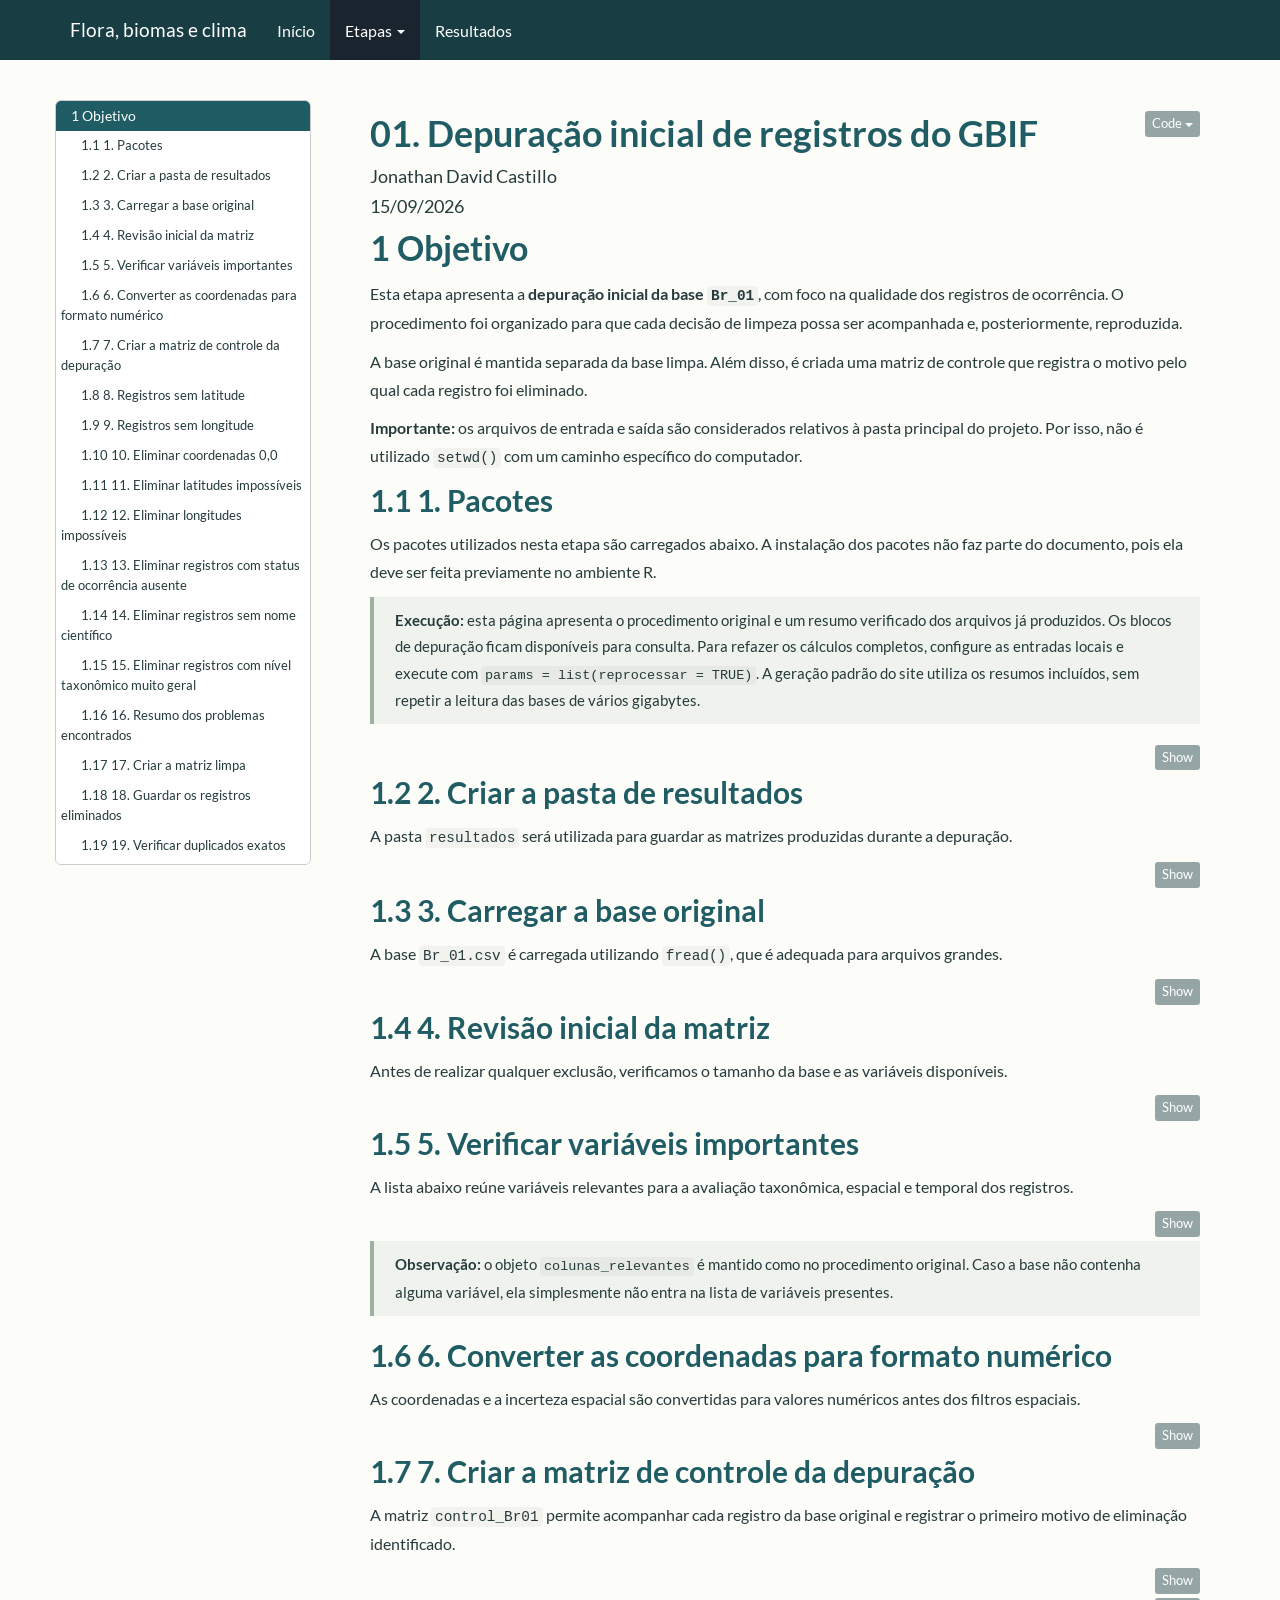
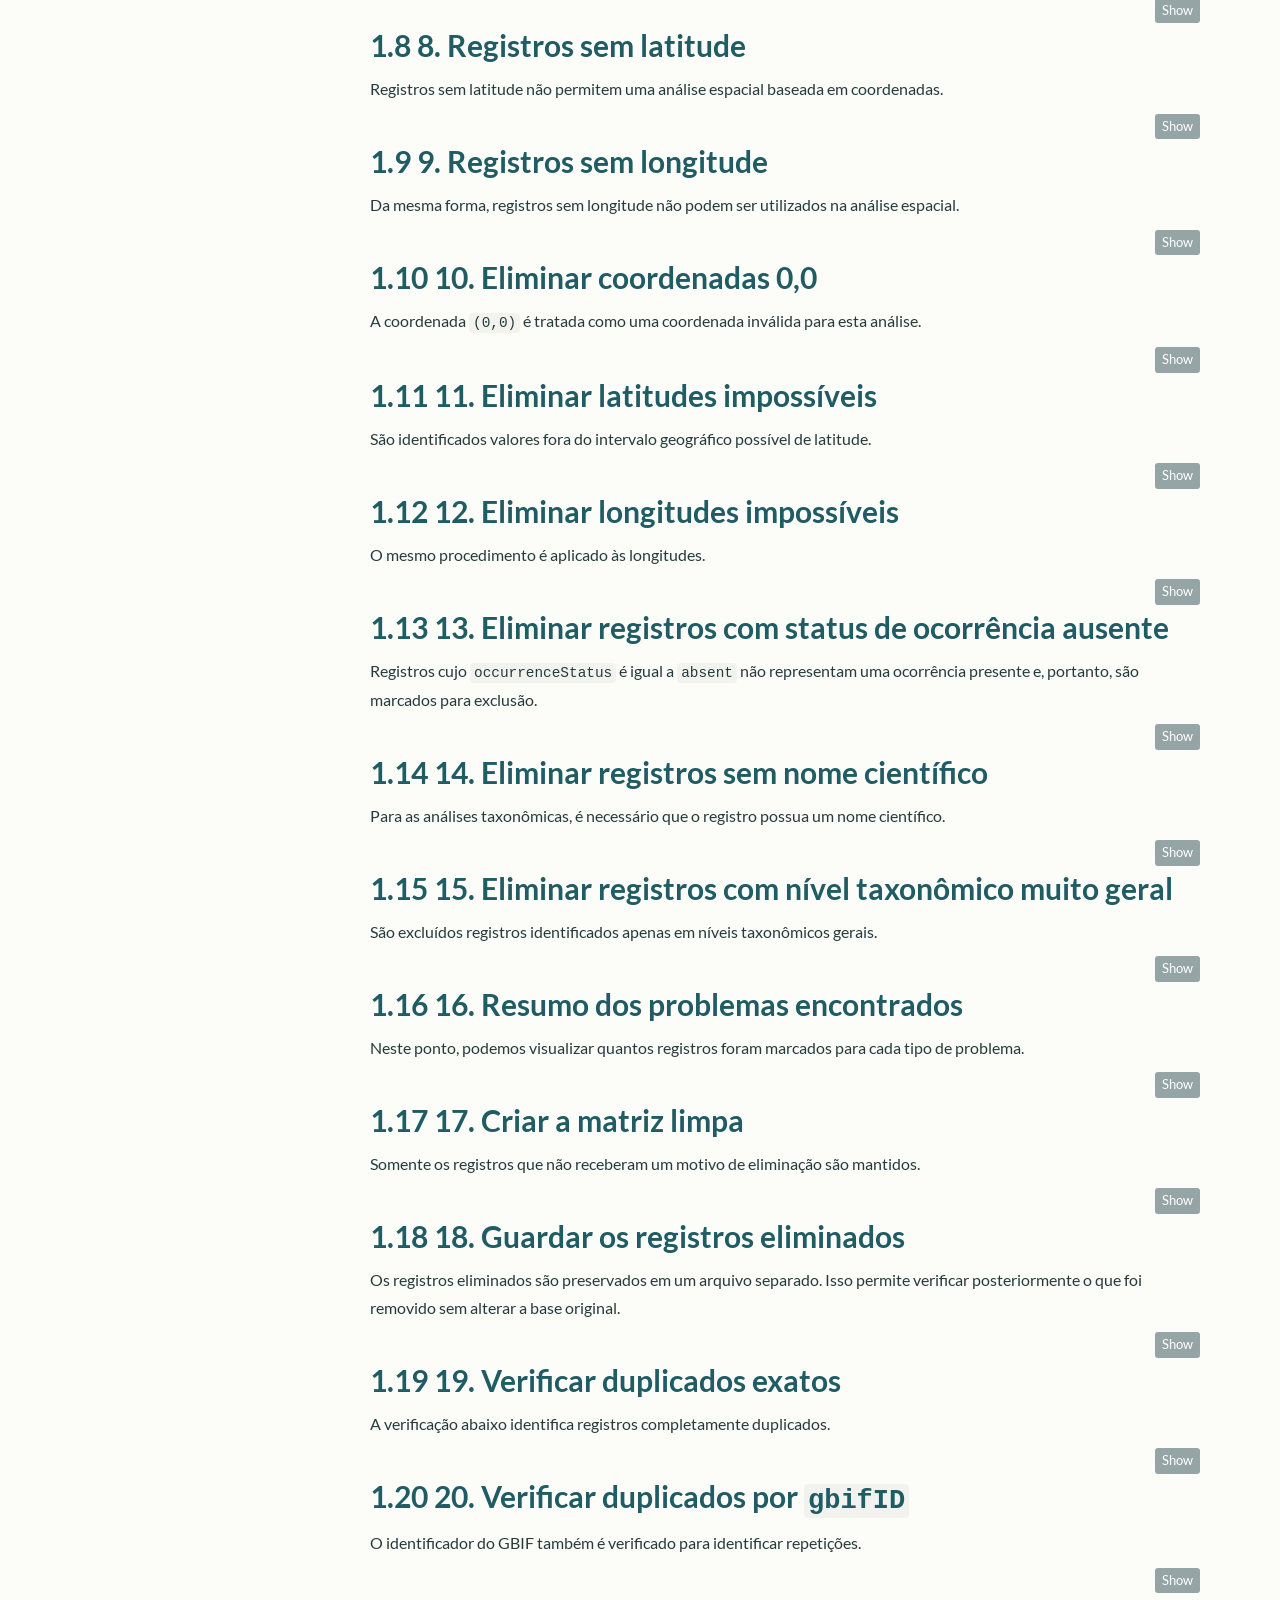
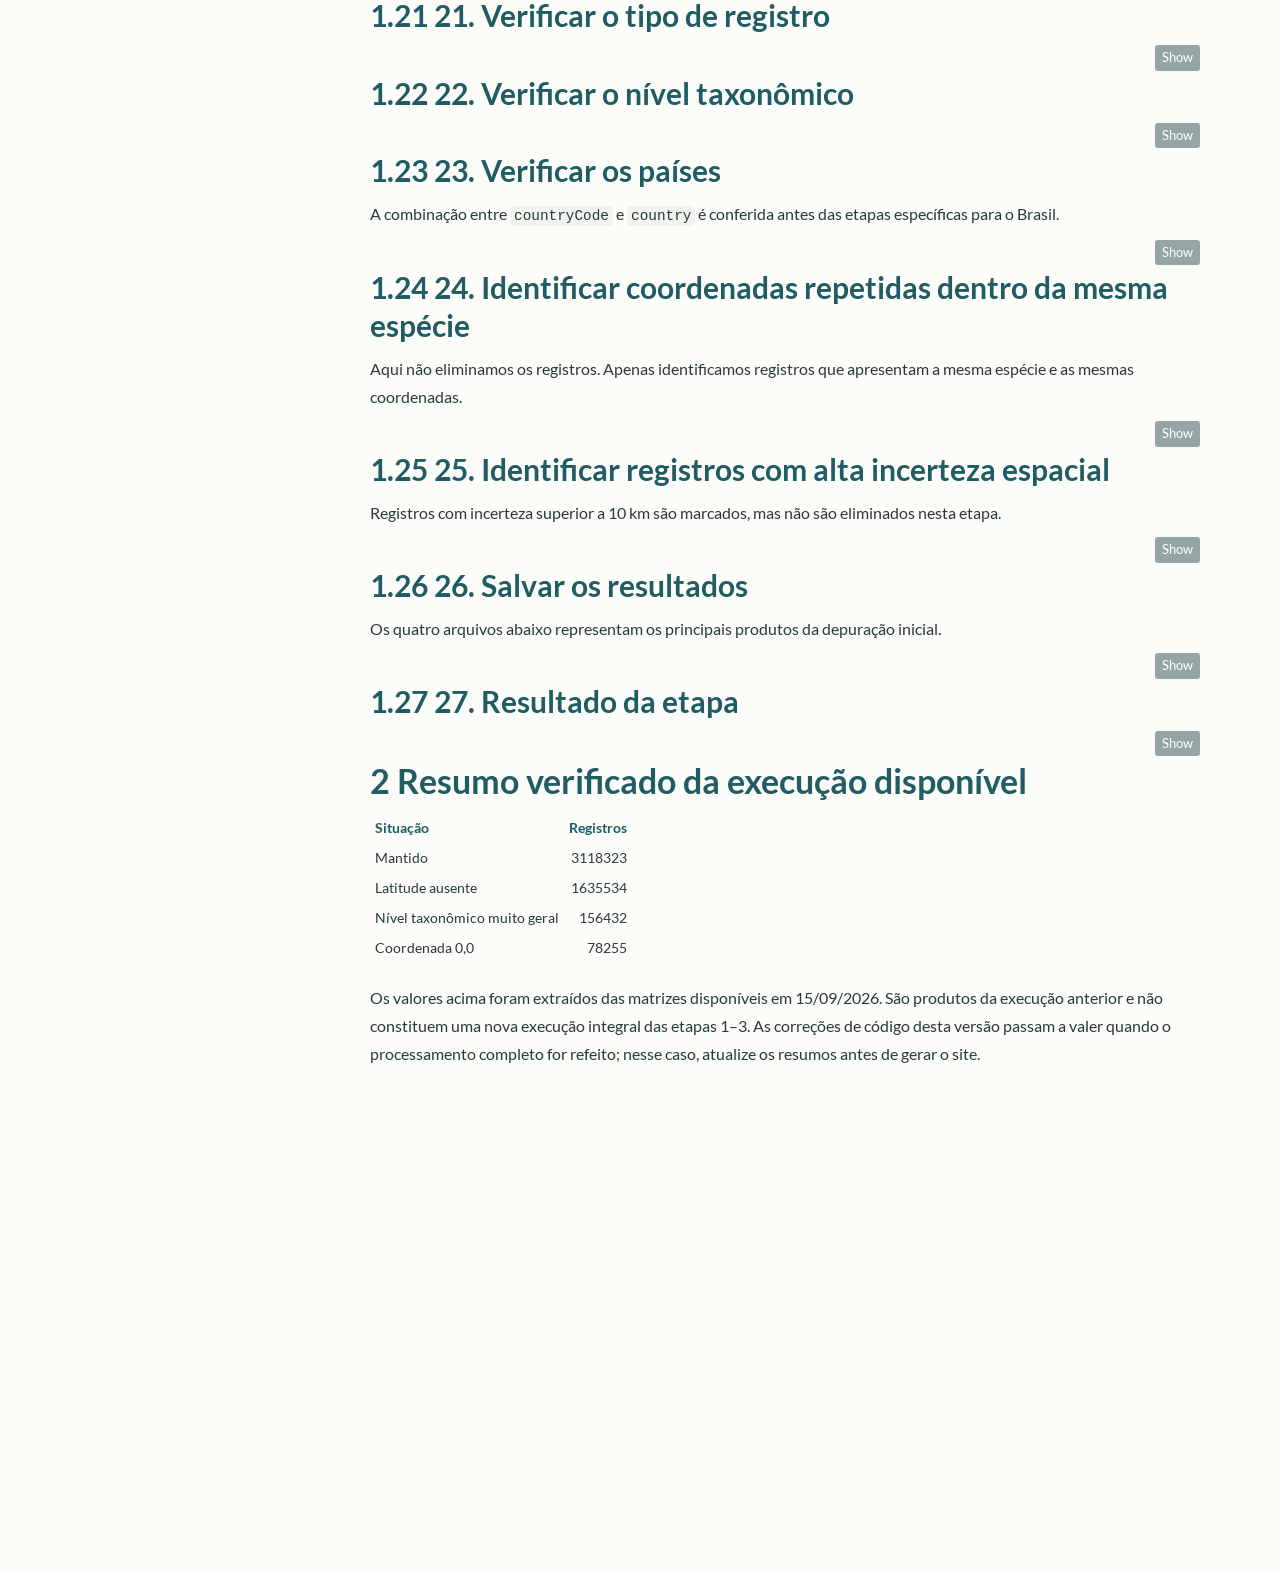
==== docs/01_depuracao_BR_01.html @ 3d8b02da "Versao inicial do projeto" ====
<!DOCTYPE html>

<html>

<head>

<meta charset="utf-8" />
<meta name="generator" content="pandoc" />
<meta http-equiv="X-UA-Compatible" content="IE=EDGE" />


<meta name="author" content="Jonathan David Castillo" />


<title>01. Depuração inicial de registros do GBIF</title>

<script>// Pandoc 2.9 adds attributes on both header and div. We remove the former (to
// be compatible with the behavior of Pandoc < 2.8).
document.addEventListener('DOMContentLoaded', function(e) {
  var hs = document.querySelectorAll("div.section[class*='level'] > :first-child");
  var i, h, a;
  for (i = 0; i < hs.length; i++) {
    h = hs[i];
    if (!/^h[1-6]$/i.test(h.tagName)) continue;  // it should be a header h1-h6
    a = h.attributes;
    while (a.length > 0) h.removeAttribute(a[0].name);
  }
});
</script>
<script>/*! jQuery v3.6.0 | (c) OpenJS Foundation and other contributors | jquery.org/license */
!function(e,t){"use strict";"object"==typeof module&&"object"==typeof module.exports?module.exports=e.document?t(e,!0):function(e){if(!e.document)throw new Error("jQuery requires a window with a document");return t(e)}:t(e)}("undefined"!=typeof window?window:this,function(C,e){"use strict";var t=[],r=Object.getPrototypeOf,s=t.slice,g=t.flat?function(e){return t.flat.call(e)}:function(e){return t.concat.apply([],e)},u=t.push,i=t.indexOf,n={},o=n.toString,v=n.hasOwnProperty,a=v.toString,l=a.call(Object),y={},m=function(e){return"function"==typeof e&&"number"!=typeof e.nodeType&&"function"!=typeof e.item},x=function(e){return null!=e&&e===e.window},E=C.document,c={type:!0,src:!0,nonce:!0,noModule:!0};function b(e,t,n){var r,i,o=(n=n||E).createElement("script");if(o.text=e,t)for(r in c)(i=t[r]||t.getAttribute&&t.getAttribute(r))&&o.setAttribute(r,i);n.head.appendChild(o).parentNode.removeChild(o)}function w(e){return null==e?e+"":"object"==typeof e||"function"==typeof e?n[o.call(e)]||"object":typeof e}var f="3.6.0",S=function(e,t){return new S.fn.init(e,t)};function p(e){var t=!!e&&"length"in e&&e.length,n=w(e);return!m(e)&&!x(e)&&("array"===n||0===t||"number"==typeof t&&0<t&&t-1 in e)}S.fn=S.prototype={jquery:f,constructor:S,length:0,toArray:function(){return s.call(this)},get:function(e){return null==e?s.call(this):e<0?this[e+this.length]:this[e]},pushStack:function(e){var t=S.merge(this.constructor(),e);return t.prevObject=this,t},each:function(e){return S.each(this,e)},map:function(n){return this.pushStack(S.map(this,function(e,t){return n.call(e,t,e)}))},slice:function(){return this.pushStack(s.apply(this,arguments))},first:function(){return this.eq(0)},last:function(){return this.eq(-1)},even:function(){return this.pushStack(S.grep(this,function(e,t){return(t+1)%2}))},odd:function(){return this.pushStack(S.grep(this,function(e,t){return t%2}))},eq:function(e){var t=this.length,n=+e+(e<0?t:0);return this.pushStack(0<=n&&n<t?[this[n]]:[])},end:function(){return this.prevObject||this.constructor()},push:u,sort:t.sort,splice:t.splice},S.extend=S.fn.extend=function(){var e,t,n,r,i,o,a=arguments[0]||{},s=1,u=arguments.length,l=!1;for("boolean"==typeof a&&(l=a,a=arguments[s]||{},s++),"object"==typeof a||m(a)||(a={}),s===u&&(a=this,s--);s<u;s++)if(null!=(e=arguments[s]))for(t in e)r=e[t],"__proto__"!==t&&a!==r&&(l&&r&&(S.isPlainObject(r)||(i=Array.isArray(r)))?(n=a[t],o=i&&!Array.isArray(n)?[]:i||S.isPlainObject(n)?n:{},i=!1,a[t]=S.extend(l,o,r)):void 0!==r&&(a[t]=r));return a},S.extend({expando:"jQuery"+(f+Math.random()).replace(/\D/g,""),isReady:!0,error:function(e){throw new Error(e)},noop:function(){},isPlainObject:function(e){var t,n;return!(!e||"[object Object]"!==o.call(e))&&(!(t=r(e))||"function"==typeof(n=v.call(t,"constructor")&&t.constructor)&&a.call(n)===l)},isEmptyObject:function(e){var t;for(t in e)return!1;return!0},globalEval:function(e,t,n){b(e,{nonce:t&&t.nonce},n)},each:function(e,t){var n,r=0;if(p(e)){for(n=e.length;r<n;r++)if(!1===t.call(e[r],r,e[r]))break}else for(r in e)if(!1===t.call(e[r],r,e[r]))break;return e},makeArray:function(e,t){var n=t||[];return null!=e&&(p(Object(e))?S.merge(n,"string"==typeof e?[e]:e):u.call(n,e)),n},inArray:function(e,t,n){return null==t?-1:i.call(t,e,n)},merge:function(e,t){for(var n=+t.length,r=0,i=e.length;r<n;r++)e[i++]=t[r];return e.length=i,e},grep:function(e,t,n){for(var r=[],i=0,o=e.length,a=!n;i<o;i++)!t(e[i],i)!==a&&r.push(e[i]);return r},map:function(e,t,n){var r,i,o=0,a=[];if(p(e))for(r=e.length;o<r;o++)null!=(i=t(e[o],o,n))&&a.push(i);else for(o in e)null!=(i=t(e[o],o,n))&&a.push(i);return g(a)},guid:1,support:y}),"function"==typeof Symbol&&(S.fn[Symbol.iterator]=t[Symbol.iterator]),S.each("Boolean Number String Function Array Date RegExp Object Error Symbol".split(" "),function(e,t){n["[object "+t+"]"]=t.toLowerCase()});var d=function(n){var e,d,b,o,i,h,f,g,w,u,l,T,C,a,E,v,s,c,y,S="sizzle"+1*new Date,p=n.document,k=0,r=0,m=ue(),x=ue(),A=ue(),N=ue(),j=function(e,t){return e===t&&(l=!0),0},D={}.hasOwnProperty,t=[],q=t.pop,L=t.push,H=t.push,O=t.slice,P=function(e,t){for(var n=0,r=e.length;n<r;n++)if(e[n]===t)return n;return-1},R="checked|selected|async|autofocus|autoplay|controls|defer|disabled|hidden|ismap|loop|multiple|open|readonly|required|scoped",M="[\\x20\\t\\r\\n\\f]",I="(?:\\\\[\\da-fA-F]{1,6}"+M+"?|\\\\[^\\r\\n\\f]|[\\w-]|[^\0-\\x7f])+",W="\\["+M+"*("+I+")(?:"+M+"*([*^$|!~]?=)"+M+"*(?:'((?:\\\\.|[^\\\\'])*)'|\"((?:\\\\.|[^\\\\\"])*)\"|("+I+"))|)"+M+"*\\]",F=":("+I+")(?:\\((('((?:\\\\.|[^\\\\'])*)'|\"((?:\\\\.|[^\\\\\"])*)\")|((?:\\\\.|[^\\\\()[\\]]|"+W+")*)|.*)\\)|)",B=new RegExp(M+"+","g"),$=new RegExp("^"+M+"+|((?:^|[^\\\\])(?:\\\\.)*)"+M+"+$","g"),_=new RegExp("^"+M+"*,"+M+"*"),z=new RegExp("^"+M+"*([>+~]|"+M+")"+M+"*"),U=new RegExp(M+"|>"),X=new RegExp(F),V=new RegExp("^"+I+"$"),G={ID:new RegExp("^#("+I+")"),CLASS:new RegExp("^\\.("+I+")"),TAG:new RegExp("^("+I+"|[*])"),ATTR:new RegExp("^"+W),PSEUDO:new RegExp("^"+F),CHILD:new RegExp("^:(only|first|last|nth|nth-last)-(child|of-type)(?:\\("+M+"*(even|odd|(([+-]|)(\\d*)n|)"+M+"*(?:([+-]|)"+M+"*(\\d+)|))"+M+"*\\)|)","i"),bool:new RegExp("^(?:"+R+")$","i"),needsContext:new RegExp("^"+M+"*[>+~]|:(even|odd|eq|gt|lt|nth|first|last)(?:\\("+M+"*((?:-\\d)?\\d*)"+M+"*\\)|)(?=[^-]|$)","i")},Y=/HTML$/i,Q=/^(?:input|select|textarea|button)$/i,J=/^h\d$/i,K=/^[^{]+\{\s*\[native \w/,Z=/^(?:#([\w-]+)|(\w+)|\.([\w-]+))$/,ee=/[+~]/,te=new RegExp("\\\\[\\da-fA-F]{1,6}"+M+"?|\\\\([^\\r\\n\\f])","g"),ne=function(e,t){var n="0x"+e.slice(1)-65536;return t||(n<0?String.fromCharCode(n+65536):String.fromCharCode(n>>10|55296,1023&n|56320))},re=/([\0-\x1f\x7f]|^-?\d)|^-$|[^\0-\x1f\x7f-\uFFFF\w-]/g,ie=function(e,t){return t?"\0"===e?"\ufffd":e.slice(0,-1)+"\\"+e.charCodeAt(e.length-1).toString(16)+" ":"\\"+e},oe=function(){T()},ae=be(function(e){return!0===e.disabled&&"fieldset"===e.nodeName.toLowerCase()},{dir:"parentNode",next:"legend"});try{H.apply(t=O.call(p.childNodes),p.childNodes),t[p.childNodes.length].nodeType}catch(e){H={apply:t.length?function(e,t){L.apply(e,O.call(t))}:function(e,t){var n=e.length,r=0;while(e[n++]=t[r++]);e.length=n-1}}}function se(t,e,n,r){var i,o,a,s,u,l,c,f=e&&e.ownerDocument,p=e?e.nodeType:9;if(n=n||[],"string"!=typeof t||!t||1!==p&&9!==p&&11!==p)return n;if(!r&&(T(e),e=e||C,E)){if(11!==p&&(u=Z.exec(t)))if(i=u[1]){if(9===p){if(!(a=e.getElementById(i)))return n;if(a.id===i)return n.push(a),n}else if(f&&(a=f.getElementById(i))&&y(e,a)&&a.id===i)return n.push(a),n}else{if(u[2])return H.apply(n,e.getElementsByTagName(t)),n;if((i=u[3])&&d.getElementsByClassName&&e.getElementsByClassName)return H.apply(n,e.getElementsByClassName(i)),n}if(d.qsa&&!N[t+" "]&&(!v||!v.test(t))&&(1!==p||"object"!==e.nodeName.toLowerCase())){if(c=t,f=e,1===p&&(U.test(t)||z.test(t))){(f=ee.test(t)&&ye(e.parentNode)||e)===e&&d.scope||((s=e.getAttribute("id"))?s=s.replace(re,ie):e.setAttribute("id",s=S)),o=(l=h(t)).length;while(o--)l[o]=(s?"#"+s:":scope")+" "+xe(l[o]);c=l.join(",")}try{return H.apply(n,f.querySelectorAll(c)),n}catch(e){N(t,!0)}finally{s===S&&e.removeAttribute("id")}}}return g(t.replace($,"$1"),e,n,r)}function ue(){var r=[];return function e(t,n){return r.push(t+" ")>b.cacheLength&&delete e[r.shift()],e[t+" "]=n}}function le(e){return e[S]=!0,e}function ce(e){var t=C.createElement("fieldset");try{return!!e(t)}catch(e){return!1}finally{t.parentNode&&t.parentNode.removeChild(t),t=null}}function fe(e,t){var n=e.split("|"),r=n.length;while(r--)b.attrHandle[n[r]]=t}function pe(e,t){var n=t&&e,r=n&&1===e.nodeType&&1===t.nodeType&&e.sourceIndex-t.sourceIndex;if(r)return r;if(n)while(n=n.nextSibling)if(n===t)return-1;return e?1:-1}function de(t){return function(e){return"input"===e.nodeName.toLowerCase()&&e.type===t}}function he(n){return function(e){var t=e.nodeName.toLowerCase();return("input"===t||"button"===t)&&e.type===n}}function ge(t){return function(e){return"form"in e?e.parentNode&&!1===e.disabled?"label"in e?"label"in e.parentNode?e.parentNode.disabled===t:e.disabled===t:e.isDisabled===t||e.isDisabled!==!t&&ae(e)===t:e.disabled===t:"label"in e&&e.disabled===t}}function ve(a){return le(function(o){return o=+o,le(function(e,t){var n,r=a([],e.length,o),i=r.length;while(i--)e[n=r[i]]&&(e[n]=!(t[n]=e[n]))})})}function ye(e){return e&&"undefined"!=typeof e.getElementsByTagName&&e}for(e in d=se.support={},i=se.isXML=function(e){var t=e&&e.namespaceURI,n=e&&(e.ownerDocument||e).documentElement;return!Y.test(t||n&&n.nodeName||"HTML")},T=se.setDocument=function(e){var t,n,r=e?e.ownerDocument||e:p;return r!=C&&9===r.nodeType&&r.documentElement&&(a=(C=r).documentElement,E=!i(C),p!=C&&(n=C.defaultView)&&n.top!==n&&(n.addEventListener?n.addEventListener("unload",oe,!1):n.attachEvent&&n.attachEvent("onunload",oe)),d.scope=ce(function(e){return a.appendChild(e).appendChild(C.createElement("div")),"undefined"!=typeof e.querySelectorAll&&!e.querySelectorAll(":scope fieldset div").length}),d.attributes=ce(function(e){return e.className="i",!e.getAttribute("className")}),d.getElementsByTagName=ce(function(e){return e.appendChild(C.createComment("")),!e.getElementsByTagName("*").length}),d.getElementsByClassName=K.test(C.getElementsByClassName),d.getById=ce(function(e){return a.appendChild(e).id=S,!C.getElementsByName||!C.getElementsByName(S).length}),d.getById?(b.filter.ID=function(e){var t=e.replace(te,ne);return function(e){return e.getAttribute("id")===t}},b.find.ID=function(e,t){if("undefined"!=typeof t.getElementById&&E){var n=t.getElementById(e);return n?[n]:[]}}):(b.filter.ID=function(e){var n=e.replace(te,ne);return function(e){var t="undefined"!=typeof e.getAttributeNode&&e.getAttributeNode("id");return t&&t.value===n}},b.find.ID=function(e,t){if("undefined"!=typeof t.getElementById&&E){var n,r,i,o=t.getElementById(e);if(o){if((n=o.getAttributeNode("id"))&&n.value===e)return[o];i=t.getElementsByName(e),r=0;while(o=i[r++])if((n=o.getAttributeNode("id"))&&n.value===e)return[o]}return[]}}),b.find.TAG=d.getElementsByTagName?function(e,t){return"undefined"!=typeof t.getElementsByTagName?t.getElementsByTagName(e):d.qsa?t.querySelectorAll(e):void 0}:function(e,t){var n,r=[],i=0,o=t.getElementsByTagName(e);if("*"===e){while(n=o[i++])1===n.nodeType&&r.push(n);return r}return o},b.find.CLASS=d.getElementsByClassName&&function(e,t){if("undefined"!=typeof t.getElementsByClassName&&E)return t.getElementsByClassName(e)},s=[],v=[],(d.qsa=K.test(C.querySelectorAll))&&(ce(function(e){var t;a.appendChild(e).innerHTML="<a id='"+S+"'></a><select id='"+S+"-\r\\' msallowcapture=''><option selected=''></option></select>",e.querySelectorAll("[msallowcapture^='']").length&&v.push("[*^$]="+M+"*(?:''|\"\")"),e.querySelectorAll("[selected]").length||v.push("\\["+M+"*(?:value|"+R+")"),e.querySelectorAll("[id~="+S+"-]").length||v.push("~="),(t=C.createElement("input")).setAttribute("name",""),e.appendChild(t),e.querySelectorAll("[name='']").length||v.push("\\["+M+"*name"+M+"*="+M+"*(?:''|\"\")"),e.querySelectorAll(":checked").length||v.push(":checked"),e.querySelectorAll("a#"+S+"+*").length||v.push(".#.+[+~]"),e.querySelectorAll("\\\f"),v.push("[\\r\\n\\f]")}),ce(function(e){e.innerHTML="<a href='' disabled='disabled'></a><select disabled='disabled'><option/></select>";var t=C.createElement("input");t.setAttribute("type","hidden"),e.appendChild(t).setAttribute("name","D"),e.querySelectorAll("[name=d]").length&&v.push("name"+M+"*[*^$|!~]?="),2!==e.querySelectorAll(":enabled").length&&v.push(":enabled",":disabled"),a.appendChild(e).disabled=!0,2!==e.querySelectorAll(":disabled").length&&v.push(":enabled",":disabled"),e.querySelectorAll("*,:x"),v.push(",.*:")})),(d.matchesSelector=K.test(c=a.matches||a.webkitMatchesSelector||a.mozMatchesSelector||a.oMatchesSelector||a.msMatchesSelector))&&ce(function(e){d.disconnectedMatch=c.call(e,"*"),c.call(e,"[s!='']:x"),s.push("!=",F)}),v=v.length&&new RegExp(v.join("|")),s=s.length&&new RegExp(s.join("|")),t=K.test(a.compareDocumentPosition),y=t||K.test(a.contains)?function(e,t){var n=9===e.nodeType?e.documentElement:e,r=t&&t.parentNode;return e===r||!(!r||1!==r.nodeType||!(n.contains?n.contains(r):e.compareDocumentPosition&&16&e.compareDocumentPosition(r)))}:function(e,t){if(t)while(t=t.parentNode)if(t===e)return!0;return!1},j=t?function(e,t){if(e===t)return l=!0,0;var n=!e.compareDocumentPosition-!t.compareDocumentPosition;return n||(1&(n=(e.ownerDocument||e)==(t.ownerDocument||t)?e.compareDocumentPosition(t):1)||!d.sortDetached&&t.compareDocumentPosition(e)===n?e==C||e.ownerDocument==p&&y(p,e)?-1:t==C||t.ownerDocument==p&&y(p,t)?1:u?P(u,e)-P(u,t):0:4&n?-1:1)}:function(e,t){if(e===t)return l=!0,0;var n,r=0,i=e.parentNode,o=t.parentNode,a=[e],s=[t];if(!i||!o)return e==C?-1:t==C?1:i?-1:o?1:u?P(u,e)-P(u,t):0;if(i===o)return pe(e,t);n=e;while(n=n.parentNode)a.unshift(n);n=t;while(n=n.parentNode)s.unshift(n);while(a[r]===s[r])r++;return r?pe(a[r],s[r]):a[r]==p?-1:s[r]==p?1:0}),C},se.matches=function(e,t){return se(e,null,null,t)},se.matchesSelector=function(e,t){if(T(e),d.matchesSelector&&E&&!N[t+" "]&&(!s||!s.test(t))&&(!v||!v.test(t)))try{var n=c.call(e,t);if(n||d.disconnectedMatch||e.document&&11!==e.document.nodeType)return n}catch(e){N(t,!0)}return 0<se(t,C,null,[e]).length},se.contains=function(e,t){return(e.ownerDocument||e)!=C&&T(e),y(e,t)},se.attr=function(e,t){(e.ownerDocument||e)!=C&&T(e);var n=b.attrHandle[t.toLowerCase()],r=n&&D.call(b.attrHandle,t.toLowerCase())?n(e,t,!E):void 0;return void 0!==r?r:d.attributes||!E?e.getAttribute(t):(r=e.getAttributeNode(t))&&r.specified?r.value:null},se.escape=function(e){return(e+"").replace(re,ie)},se.error=function(e){throw new Error("Syntax error, unrecognized expression: "+e)},se.uniqueSort=function(e){var t,n=[],r=0,i=0;if(l=!d.detectDuplicates,u=!d.sortStable&&e.slice(0),e.sort(j),l){while(t=e[i++])t===e[i]&&(r=n.push(i));while(r--)e.splice(n[r],1)}return u=null,e},o=se.getText=function(e){var t,n="",r=0,i=e.nodeType;if(i){if(1===i||9===i||11===i){if("string"==typeof e.textContent)return e.textContent;for(e=e.firstChild;e;e=e.nextSibling)n+=o(e)}else if(3===i||4===i)return e.nodeValue}else while(t=e[r++])n+=o(t);return n},(b=se.selectors={cacheLength:50,createPseudo:le,match:G,attrHandle:{},find:{},relative:{">":{dir:"parentNode",first:!0}," ":{dir:"parentNode"},"+":{dir:"previousSibling",first:!0},"~":{dir:"previousSibling"}},preFilter:{ATTR:function(e){return e[1]=e[1].replace(te,ne),e[3]=(e[3]||e[4]||e[5]||"").replace(te,ne),"~="===e[2]&&(e[3]=" "+e[3]+" "),e.slice(0,4)},CHILD:function(e){return e[1]=e[1].toLowerCase(),"nth"===e[1].slice(0,3)?(e[3]||se.error(e[0]),e[4]=+(e[4]?e[5]+(e[6]||1):2*("even"===e[3]||"odd"===e[3])),e[5]=+(e[7]+e[8]||"odd"===e[3])):e[3]&&se.error(e[0]),e},PSEUDO:function(e){var t,n=!e[6]&&e[2];return G.CHILD.test(e[0])?null:(e[3]?e[2]=e[4]||e[5]||"":n&&X.test(n)&&(t=h(n,!0))&&(t=n.indexOf(")",n.length-t)-n.length)&&(e[0]=e[0].slice(0,t),e[2]=n.slice(0,t)),e.slice(0,3))}},filter:{TAG:function(e){var t=e.replace(te,ne).toLowerCase();return"*"===e?function(){return!0}:function(e){return e.nodeName&&e.nodeName.toLowerCase()===t}},CLASS:function(e){var t=m[e+" "];return t||(t=new RegExp("(^|"+M+")"+e+"("+M+"|$)"))&&m(e,function(e){return t.test("string"==typeof e.className&&e.className||"undefined"!=typeof e.getAttribute&&e.getAttribute("class")||"")})},ATTR:function(n,r,i){return function(e){var t=se.attr(e,n);return null==t?"!="===r:!r||(t+="","="===r?t===i:"!="===r?t!==i:"^="===r?i&&0===t.indexOf(i):"*="===r?i&&-1<t.indexOf(i):"$="===r?i&&t.slice(-i.length)===i:"~="===r?-1<(" "+t.replace(B," ")+" ").indexOf(i):"|="===r&&(t===i||t.slice(0,i.length+1)===i+"-"))}},CHILD:function(h,e,t,g,v){var y="nth"!==h.slice(0,3),m="last"!==h.slice(-4),x="of-type"===e;return 1===g&&0===v?function(e){return!!e.parentNode}:function(e,t,n){var r,i,o,a,s,u,l=y!==m?"nextSibling":"previousSibling",c=e.parentNode,f=x&&e.nodeName.toLowerCase(),p=!n&&!x,d=!1;if(c){if(y){while(l){a=e;while(a=a[l])if(x?a.nodeName.toLowerCase()===f:1===a.nodeType)return!1;u=l="only"===h&&!u&&"nextSibling"}return!0}if(u=[m?c.firstChild:c.lastChild],m&&p){d=(s=(r=(i=(o=(a=c)[S]||(a[S]={}))[a.uniqueID]||(o[a.uniqueID]={}))[h]||[])[0]===k&&r[1])&&r[2],a=s&&c.childNodes[s];while(a=++s&&a&&a[l]||(d=s=0)||u.pop())if(1===a.nodeType&&++d&&a===e){i[h]=[k,s,d];break}}else if(p&&(d=s=(r=(i=(o=(a=e)[S]||(a[S]={}))[a.uniqueID]||(o[a.uniqueID]={}))[h]||[])[0]===k&&r[1]),!1===d)while(a=++s&&a&&a[l]||(d=s=0)||u.pop())if((x?a.nodeName.toLowerCase()===f:1===a.nodeType)&&++d&&(p&&((i=(o=a[S]||(a[S]={}))[a.uniqueID]||(o[a.uniqueID]={}))[h]=[k,d]),a===e))break;return(d-=v)===g||d%g==0&&0<=d/g}}},PSEUDO:function(e,o){var t,a=b.pseudos[e]||b.setFilters[e.toLowerCase()]||se.error("unsupported pseudo: "+e);return a[S]?a(o):1<a.length?(t=[e,e,"",o],b.setFilters.hasOwnProperty(e.toLowerCase())?le(function(e,t){var n,r=a(e,o),i=r.length;while(i--)e[n=P(e,r[i])]=!(t[n]=r[i])}):function(e){return a(e,0,t)}):a}},pseudos:{not:le(function(e){var r=[],i=[],s=f(e.replace($,"$1"));return s[S]?le(function(e,t,n,r){var i,o=s(e,null,r,[]),a=e.length;while(a--)(i=o[a])&&(e[a]=!(t[a]=i))}):function(e,t,n){return r[0]=e,s(r,null,n,i),r[0]=null,!i.pop()}}),has:le(function(t){return function(e){return 0<se(t,e).length}}),contains:le(function(t){return t=t.replace(te,ne),function(e){return-1<(e.textContent||o(e)).indexOf(t)}}),lang:le(function(n){return V.test(n||"")||se.error("unsupported lang: "+n),n=n.replace(te,ne).toLowerCase(),function(e){var t;do{if(t=E?e.lang:e.getAttribute("xml:lang")||e.getAttribute("lang"))return(t=t.toLowerCase())===n||0===t.indexOf(n+"-")}while((e=e.parentNode)&&1===e.nodeType);return!1}}),target:function(e){var t=n.location&&n.location.hash;return t&&t.slice(1)===e.id},root:function(e){return e===a},focus:function(e){return e===C.activeElement&&(!C.hasFocus||C.hasFocus())&&!!(e.type||e.href||~e.tabIndex)},enabled:ge(!1),disabled:ge(!0),checked:function(e){var t=e.nodeName.toLowerCase();return"input"===t&&!!e.checked||"option"===t&&!!e.selected},selected:function(e){return e.parentNode&&e.parentNode.selectedIndex,!0===e.selected},empty:function(e){for(e=e.firstChild;e;e=e.nextSibling)if(e.nodeType<6)return!1;return!0},parent:function(e){return!b.pseudos.empty(e)},header:function(e){return J.test(e.nodeName)},input:function(e){return Q.test(e.nodeName)},button:function(e){var t=e.nodeName.toLowerCase();return"input"===t&&"button"===e.type||"button"===t},text:function(e){var t;return"input"===e.nodeName.toLowerCase()&&"text"===e.type&&(null==(t=e.getAttribute("type"))||"text"===t.toLowerCase())},first:ve(function(){return[0]}),last:ve(function(e,t){return[t-1]}),eq:ve(function(e,t,n){return[n<0?n+t:n]}),even:ve(function(e,t){for(var n=0;n<t;n+=2)e.push(n);return e}),odd:ve(function(e,t){for(var n=1;n<t;n+=2)e.push(n);return e}),lt:ve(function(e,t,n){for(var r=n<0?n+t:t<n?t:n;0<=--r;)e.push(r);return e}),gt:ve(function(e,t,n){for(var r=n<0?n+t:n;++r<t;)e.push(r);return e})}}).pseudos.nth=b.pseudos.eq,{radio:!0,checkbox:!0,file:!0,password:!0,image:!0})b.pseudos[e]=de(e);for(e in{submit:!0,reset:!0})b.pseudos[e]=he(e);function me(){}function xe(e){for(var t=0,n=e.length,r="";t<n;t++)r+=e[t].value;return r}function be(s,e,t){var u=e.dir,l=e.next,c=l||u,f=t&&"parentNode"===c,p=r++;return e.first?function(e,t,n){while(e=e[u])if(1===e.nodeType||f)return s(e,t,n);return!1}:function(e,t,n){var r,i,o,a=[k,p];if(n){while(e=e[u])if((1===e.nodeType||f)&&s(e,t,n))return!0}else while(e=e[u])if(1===e.nodeType||f)if(i=(o=e[S]||(e[S]={}))[e.uniqueID]||(o[e.uniqueID]={}),l&&l===e.nodeName.toLowerCase())e=e[u]||e;else{if((r=i[c])&&r[0]===k&&r[1]===p)return a[2]=r[2];if((i[c]=a)[2]=s(e,t,n))return!0}return!1}}function we(i){return 1<i.length?function(e,t,n){var r=i.length;while(r--)if(!i[r](e,t,n))return!1;return!0}:i[0]}function Te(e,t,n,r,i){for(var o,a=[],s=0,u=e.length,l=null!=t;s<u;s++)(o=e[s])&&(n&&!n(o,r,i)||(a.push(o),l&&t.push(s)));return a}function Ce(d,h,g,v,y,e){return v&&!v[S]&&(v=Ce(v)),y&&!y[S]&&(y=Ce(y,e)),le(function(e,t,n,r){var i,o,a,s=[],u=[],l=t.length,c=e||function(e,t,n){for(var r=0,i=t.length;r<i;r++)se(e,t[r],n);return n}(h||"*",n.nodeType?[n]:n,[]),f=!d||!e&&h?c:Te(c,s,d,n,r),p=g?y||(e?d:l||v)?[]:t:f;if(g&&g(f,p,n,r),v){i=Te(p,u),v(i,[],n,r),o=i.length;while(o--)(a=i[o])&&(p[u[o]]=!(f[u[o]]=a))}if(e){if(y||d){if(y){i=[],o=p.length;while(o--)(a=p[o])&&i.push(f[o]=a);y(null,p=[],i,r)}o=p.length;while(o--)(a=p[o])&&-1<(i=y?P(e,a):s[o])&&(e[i]=!(t[i]=a))}}else p=Te(p===t?p.splice(l,p.length):p),y?y(null,t,p,r):H.apply(t,p)})}function Ee(e){for(var i,t,n,r=e.length,o=b.relative[e[0].type],a=o||b.relative[" "],s=o?1:0,u=be(function(e){return e===i},a,!0),l=be(function(e){return-1<P(i,e)},a,!0),c=[function(e,t,n){var r=!o&&(n||t!==w)||((i=t).nodeType?u(e,t,n):l(e,t,n));return i=null,r}];s<r;s++)if(t=b.relative[e[s].type])c=[be(we(c),t)];else{if((t=b.filter[e[s].type].apply(null,e[s].matches))[S]){for(n=++s;n<r;n++)if(b.relative[e[n].type])break;return Ce(1<s&&we(c),1<s&&xe(e.slice(0,s-1).concat({value:" "===e[s-2].type?"*":""})).replace($,"$1"),t,s<n&&Ee(e.slice(s,n)),n<r&&Ee(e=e.slice(n)),n<r&&xe(e))}c.push(t)}return we(c)}return me.prototype=b.filters=b.pseudos,b.setFilters=new me,h=se.tokenize=function(e,t){var n,r,i,o,a,s,u,l=x[e+" "];if(l)return t?0:l.slice(0);a=e,s=[],u=b.preFilter;while(a){for(o in n&&!(r=_.exec(a))||(r&&(a=a.slice(r[0].length)||a),s.push(i=[])),n=!1,(r=z.exec(a))&&(n=r.shift(),i.push({value:n,type:r[0].replace($," ")}),a=a.slice(n.length)),b.filter)!(r=G[o].exec(a))||u[o]&&!(r=u[o](r))||(n=r.shift(),i.push({value:n,type:o,matches:r}),a=a.slice(n.length));if(!n)break}return t?a.length:a?se.error(e):x(e,s).slice(0)},f=se.compile=function(e,t){var n,v,y,m,x,r,i=[],o=[],a=A[e+" "];if(!a){t||(t=h(e)),n=t.length;while(n--)(a=Ee(t[n]))[S]?i.push(a):o.push(a);(a=A(e,(v=o,m=0<(y=i).length,x=0<v.length,r=function(e,t,n,r,i){var o,a,s,u=0,l="0",c=e&&[],f=[],p=w,d=e||x&&b.find.TAG("*",i),h=k+=null==p?1:Math.random()||.1,g=d.length;for(i&&(w=t==C||t||i);l!==g&&null!=(o=d[l]);l++){if(x&&o){a=0,t||o.ownerDocument==C||(T(o),n=!E);while(s=v[a++])if(s(o,t||C,n)){r.push(o);break}i&&(k=h)}m&&((o=!s&&o)&&u--,e&&c.push(o))}if(u+=l,m&&l!==u){a=0;while(s=y[a++])s(c,f,t,n);if(e){if(0<u)while(l--)c[l]||f[l]||(f[l]=q.call(r));f=Te(f)}H.apply(r,f),i&&!e&&0<f.length&&1<u+y.length&&se.uniqueSort(r)}return i&&(k=h,w=p),c},m?le(r):r))).selector=e}return a},g=se.select=function(e,t,n,r){var i,o,a,s,u,l="function"==typeof e&&e,c=!r&&h(e=l.selector||e);if(n=n||[],1===c.length){if(2<(o=c[0]=c[0].slice(0)).length&&"ID"===(a=o[0]).type&&9===t.nodeType&&E&&b.relative[o[1].type]){if(!(t=(b.find.ID(a.matches[0].replace(te,ne),t)||[])[0]))return n;l&&(t=t.parentNode),e=e.slice(o.shift().value.length)}i=G.needsContext.test(e)?0:o.length;while(i--){if(a=o[i],b.relative[s=a.type])break;if((u=b.find[s])&&(r=u(a.matches[0].replace(te,ne),ee.test(o[0].type)&&ye(t.parentNode)||t))){if(o.splice(i,1),!(e=r.length&&xe(o)))return H.apply(n,r),n;break}}}return(l||f(e,c))(r,t,!E,n,!t||ee.test(e)&&ye(t.parentNode)||t),n},d.sortStable=S.split("").sort(j).join("")===S,d.detectDuplicates=!!l,T(),d.sortDetached=ce(function(e){return 1&e.compareDocumentPosition(C.createElement("fieldset"))}),ce(function(e){return e.innerHTML="<a href='#'></a>","#"===e.firstChild.getAttribute("href")})||fe("type|href|height|width",function(e,t,n){if(!n)return e.getAttribute(t,"type"===t.toLowerCase()?1:2)}),d.attributes&&ce(function(e){return e.innerHTML="<input/>",e.firstChild.setAttribute("value",""),""===e.firstChild.getAttribute("value")})||fe("value",function(e,t,n){if(!n&&"input"===e.nodeName.toLowerCase())return e.defaultValue}),ce(function(e){return null==e.getAttribute("disabled")})||fe(R,function(e,t,n){var r;if(!n)return!0===e[t]?t.toLowerCase():(r=e.getAttributeNode(t))&&r.specified?r.value:null}),se}(C);S.find=d,S.expr=d.selectors,S.expr[":"]=S.expr.pseudos,S.uniqueSort=S.unique=d.uniqueSort,S.text=d.getText,S.isXMLDoc=d.isXML,S.contains=d.contains,S.escapeSelector=d.escape;var h=function(e,t,n){var r=[],i=void 0!==n;while((e=e[t])&&9!==e.nodeType)if(1===e.nodeType){if(i&&S(e).is(n))break;r.push(e)}return r},T=function(e,t){for(var n=[];e;e=e.nextSibling)1===e.nodeType&&e!==t&&n.push(e);return n},k=S.expr.match.needsContext;function A(e,t){return e.nodeName&&e.nodeName.toLowerCase()===t.toLowerCase()}var N=/^<([a-z][^\/\0>:\x20\t\r\n\f]*)[\x20\t\r\n\f]*\/?>(?:<\/\1>|)$/i;function j(e,n,r){return m(n)?S.grep(e,function(e,t){return!!n.call(e,t,e)!==r}):n.nodeType?S.grep(e,function(e){return e===n!==r}):"string"!=typeof n?S.grep(e,function(e){return-1<i.call(n,e)!==r}):S.filter(n,e,r)}S.filter=function(e,t,n){var r=t[0];return n&&(e=":not("+e+")"),1===t.length&&1===r.nodeType?S.find.matchesSelector(r,e)?[r]:[]:S.find.matches(e,S.grep(t,function(e){return 1===e.nodeType}))},S.fn.extend({find:function(e){var t,n,r=this.length,i=this;if("string"!=typeof e)return this.pushStack(S(e).filter(function(){for(t=0;t<r;t++)if(S.contains(i[t],this))return!0}));for(n=this.pushStack([]),t=0;t<r;t++)S.find(e,i[t],n);return 1<r?S.uniqueSort(n):n},filter:function(e){return this.pushStack(j(this,e||[],!1))},not:function(e){return this.pushStack(j(this,e||[],!0))},is:function(e){return!!j(this,"string"==typeof e&&k.test(e)?S(e):e||[],!1).length}});var D,q=/^(?:\s*(<[\w\W]+>)[^>]*|#([\w-]+))$/;(S.fn.init=function(e,t,n){var r,i;if(!e)return this;if(n=n||D,"string"==typeof e){if(!(r="<"===e[0]&&">"===e[e.length-1]&&3<=e.length?[null,e,null]:q.exec(e))||!r[1]&&t)return!t||t.jquery?(t||n).find(e):this.constructor(t).find(e);if(r[1]){if(t=t instanceof S?t[0]:t,S.merge(this,S.parseHTML(r[1],t&&t.nodeType?t.ownerDocument||t:E,!0)),N.test(r[1])&&S.isPlainObject(t))for(r in t)m(this[r])?this[r](t[r]):this.attr(r,t[r]);return this}return(i=E.getElementById(r[2]))&&(this[0]=i,this.length=1),this}return e.nodeType?(this[0]=e,this.length=1,this):m(e)?void 0!==n.ready?n.ready(e):e(S):S.makeArray(e,this)}).prototype=S.fn,D=S(E);var L=/^(?:parents|prev(?:Until|All))/,H={children:!0,contents:!0,next:!0,prev:!0};function O(e,t){while((e=e[t])&&1!==e.nodeType);return e}S.fn.extend({has:function(e){var t=S(e,this),n=t.length;return this.filter(function(){for(var e=0;e<n;e++)if(S.contains(this,t[e]))return!0})},closest:function(e,t){var n,r=0,i=this.length,o=[],a="string"!=typeof e&&S(e);if(!k.test(e))for(;r<i;r++)for(n=this[r];n&&n!==t;n=n.parentNode)if(n.nodeType<11&&(a?-1<a.index(n):1===n.nodeType&&S.find.matchesSelector(n,e))){o.push(n);break}return this.pushStack(1<o.length?S.uniqueSort(o):o)},index:function(e){return e?"string"==typeof e?i.call(S(e),this[0]):i.call(this,e.jquery?e[0]:e):this[0]&&this[0].parentNode?this.first().prevAll().length:-1},add:function(e,t){return this.pushStack(S.uniqueSort(S.merge(this.get(),S(e,t))))},addBack:function(e){return this.add(null==e?this.prevObject:this.prevObject.filter(e))}}),S.each({parent:function(e){var t=e.parentNode;return t&&11!==t.nodeType?t:null},parents:function(e){return h(e,"parentNode")},parentsUntil:function(e,t,n){return h(e,"parentNode",n)},next:function(e){return O(e,"nextSibling")},prev:function(e){return O(e,"previousSibling")},nextAll:function(e){return h(e,"nextSibling")},prevAll:function(e){return h(e,"previousSibling")},nextUntil:function(e,t,n){return h(e,"nextSibling",n)},prevUntil:function(e,t,n){return h(e,"previousSibling",n)},siblings:function(e){return T((e.parentNode||{}).firstChild,e)},children:function(e){return T(e.firstChild)},contents:function(e){return null!=e.contentDocument&&r(e.contentDocument)?e.contentDocument:(A(e,"template")&&(e=e.content||e),S.merge([],e.childNodes))}},function(r,i){S.fn[r]=function(e,t){var n=S.map(this,i,e);return"Until"!==r.slice(-5)&&(t=e),t&&"string"==typeof t&&(n=S.filter(t,n)),1<this.length&&(H[r]||S.uniqueSort(n),L.test(r)&&n.reverse()),this.pushStack(n)}});var P=/[^\x20\t\r\n\f]+/g;function R(e){return e}function M(e){throw e}function I(e,t,n,r){var i;try{e&&m(i=e.promise)?i.call(e).done(t).fail(n):e&&m(i=e.then)?i.call(e,t,n):t.apply(void 0,[e].slice(r))}catch(e){n.apply(void 0,[e])}}S.Callbacks=function(r){var e,n;r="string"==typeof r?(e=r,n={},S.each(e.match(P)||[],function(e,t){n[t]=!0}),n):S.extend({},r);var i,t,o,a,s=[],u=[],l=-1,c=function(){for(a=a||r.once,o=i=!0;u.length;l=-1){t=u.shift();while(++l<s.length)!1===s[l].apply(t[0],t[1])&&r.stopOnFalse&&(l=s.length,t=!1)}r.memory||(t=!1),i=!1,a&&(s=t?[]:"")},f={add:function(){return s&&(t&&!i&&(l=s.length-1,u.push(t)),function n(e){S.each(e,function(e,t){m(t)?r.unique&&f.has(t)||s.push(t):t&&t.length&&"string"!==w(t)&&n(t)})}(arguments),t&&!i&&c()),this},remove:function(){return S.each(arguments,function(e,t){var n;while(-1<(n=S.inArray(t,s,n)))s.splice(n,1),n<=l&&l--}),this},has:function(e){return e?-1<S.inArray(e,s):0<s.length},empty:function(){return s&&(s=[]),this},disable:function(){return a=u=[],s=t="",this},disabled:function(){return!s},lock:function(){return a=u=[],t||i||(s=t=""),this},locked:function(){return!!a},fireWith:function(e,t){return a||(t=[e,(t=t||[]).slice?t.slice():t],u.push(t),i||c()),this},fire:function(){return f.fireWith(this,arguments),this},fired:function(){return!!o}};return f},S.extend({Deferred:function(e){var o=[["notify","progress",S.Callbacks("memory"),S.Callbacks("memory"),2],["resolve","done",S.Callbacks("once memory"),S.Callbacks("once memory"),0,"resolved"],["reject","fail",S.Callbacks("once memory"),S.Callbacks("once memory"),1,"rejected"]],i="pending",a={state:function(){return i},always:function(){return s.done(arguments).fail(arguments),this},"catch":function(e){return a.then(null,e)},pipe:function(){var i=arguments;return S.Deferred(function(r){S.each(o,function(e,t){var n=m(i[t[4]])&&i[t[4]];s[t[1]](function(){var e=n&&n.apply(this,arguments);e&&m(e.promise)?e.promise().progress(r.notify).done(r.resolve).fail(r.reject):r[t[0]+"With"](this,n?[e]:arguments)})}),i=null}).promise()},then:function(t,n,r){var u=0;function l(i,o,a,s){return function(){var n=this,r=arguments,e=function(){var e,t;if(!(i<u)){if((e=a.apply(n,r))===o.promise())throw new TypeError("Thenable self-resolution");t=e&&("object"==typeof e||"function"==typeof e)&&e.then,m(t)?s?t.call(e,l(u,o,R,s),l(u,o,M,s)):(u++,t.call(e,l(u,o,R,s),l(u,o,M,s),l(u,o,R,o.notifyWith))):(a!==R&&(n=void 0,r=[e]),(s||o.resolveWith)(n,r))}},t=s?e:function(){try{e()}catch(e){S.Deferred.exceptionHook&&S.Deferred.exceptionHook(e,t.stackTrace),u<=i+1&&(a!==M&&(n=void 0,r=[e]),o.rejectWith(n,r))}};i?t():(S.Deferred.getStackHook&&(t.stackTrace=S.Deferred.getStackHook()),C.setTimeout(t))}}return S.Deferred(function(e){o[0][3].add(l(0,e,m(r)?r:R,e.notifyWith)),o[1][3].add(l(0,e,m(t)?t:R)),o[2][3].add(l(0,e,m(n)?n:M))}).promise()},promise:function(e){return null!=e?S.extend(e,a):a}},s={};return S.each(o,function(e,t){var n=t[2],r=t[5];a[t[1]]=n.add,r&&n.add(function(){i=r},o[3-e][2].disable,o[3-e][3].disable,o[0][2].lock,o[0][3].lock),n.add(t[3].fire),s[t[0]]=function(){return s[t[0]+"With"](this===s?void 0:this,arguments),this},s[t[0]+"With"]=n.fireWith}),a.promise(s),e&&e.call(s,s),s},when:function(e){var n=arguments.length,t=n,r=Array(t),i=s.call(arguments),o=S.Deferred(),a=function(t){return function(e){r[t]=this,i[t]=1<arguments.length?s.call(arguments):e,--n||o.resolveWith(r,i)}};if(n<=1&&(I(e,o.done(a(t)).resolve,o.reject,!n),"pending"===o.state()||m(i[t]&&i[t].then)))return o.then();while(t--)I(i[t],a(t),o.reject);return o.promise()}});var W=/^(Eval|Internal|Range|Reference|Syntax|Type|URI)Error$/;S.Deferred.exceptionHook=function(e,t){C.console&&C.console.warn&&e&&W.test(e.name)&&C.console.warn("jQuery.Deferred exception: "+e.message,e.stack,t)},S.readyException=function(e){C.setTimeout(function(){throw e})};var F=S.Deferred();function B(){E.removeEventListener("DOMContentLoaded",B),C.removeEventListener("load",B),S.ready()}S.fn.ready=function(e){return F.then(e)["catch"](function(e){S.readyException(e)}),this},S.extend({isReady:!1,readyWait:1,ready:function(e){(!0===e?--S.readyWait:S.isReady)||(S.isReady=!0)!==e&&0<--S.readyWait||F.resolveWith(E,[S])}}),S.ready.then=F.then,"complete"===E.readyState||"loading"!==E.readyState&&!E.documentElement.doScroll?C.setTimeout(S.ready):(E.addEventListener("DOMContentLoaded",B),C.addEventListener("load",B));var $=function(e,t,n,r,i,o,a){var s=0,u=e.length,l=null==n;if("object"===w(n))for(s in i=!0,n)$(e,t,s,n[s],!0,o,a);else if(void 0!==r&&(i=!0,m(r)||(a=!0),l&&(a?(t.call(e,r),t=null):(l=t,t=function(e,t,n){return l.call(S(e),n)})),t))for(;s<u;s++)t(e[s],n,a?r:r.call(e[s],s,t(e[s],n)));return i?e:l?t.call(e):u?t(e[0],n):o},_=/^-ms-/,z=/-([a-z])/g;function U(e,t){return t.toUpperCase()}function X(e){return e.replace(_,"ms-").replace(z,U)}var V=function(e){return 1===e.nodeType||9===e.nodeType||!+e.nodeType};function G(){this.expando=S.expando+G.uid++}G.uid=1,G.prototype={cache:function(e){var t=e[this.expando];return t||(t={},V(e)&&(e.nodeType?e[this.expando]=t:Object.defineProperty(e,this.expando,{value:t,configurable:!0}))),t},set:function(e,t,n){var r,i=this.cache(e);if("string"==typeof t)i[X(t)]=n;else for(r in t)i[X(r)]=t[r];return i},get:function(e,t){return void 0===t?this.cache(e):e[this.expando]&&e[this.expando][X(t)]},access:function(e,t,n){return void 0===t||t&&"string"==typeof t&&void 0===n?this.get(e,t):(this.set(e,t,n),void 0!==n?n:t)},remove:function(e,t){var n,r=e[this.expando];if(void 0!==r){if(void 0!==t){n=(t=Array.isArray(t)?t.map(X):(t=X(t))in r?[t]:t.match(P)||[]).length;while(n--)delete r[t[n]]}(void 0===t||S.isEmptyObject(r))&&(e.nodeType?e[this.expando]=void 0:delete e[this.expando])}},hasData:function(e){var t=e[this.expando];return void 0!==t&&!S.isEmptyObject(t)}};var Y=new G,Q=new G,J=/^(?:\{[\w\W]*\}|\[[\w\W]*\])$/,K=/[A-Z]/g;function Z(e,t,n){var r,i;if(void 0===n&&1===e.nodeType)if(r="data-"+t.replace(K,"-$&").toLowerCase(),"string"==typeof(n=e.getAttribute(r))){try{n="true"===(i=n)||"false"!==i&&("null"===i?null:i===+i+""?+i:J.test(i)?JSON.parse(i):i)}catch(e){}Q.set(e,t,n)}else n=void 0;return n}S.extend({hasData:function(e){return Q.hasData(e)||Y.hasData(e)},data:function(e,t,n){return Q.access(e,t,n)},removeData:function(e,t){Q.remove(e,t)},_data:function(e,t,n){return Y.access(e,t,n)},_removeData:function(e,t){Y.remove(e,t)}}),S.fn.extend({data:function(n,e){var t,r,i,o=this[0],a=o&&o.attributes;if(void 0===n){if(this.length&&(i=Q.get(o),1===o.nodeType&&!Y.get(o,"hasDataAttrs"))){t=a.length;while(t--)a[t]&&0===(r=a[t].name).indexOf("data-")&&(r=X(r.slice(5)),Z(o,r,i[r]));Y.set(o,"hasDataAttrs",!0)}return i}return"object"==typeof n?this.each(function(){Q.set(this,n)}):$(this,function(e){var t;if(o&&void 0===e)return void 0!==(t=Q.get(o,n))?t:void 0!==(t=Z(o,n))?t:void 0;this.each(function(){Q.set(this,n,e)})},null,e,1<arguments.length,null,!0)},removeData:function(e){return this.each(function(){Q.remove(this,e)})}}),S.extend({queue:function(e,t,n){var r;if(e)return t=(t||"fx")+"queue",r=Y.get(e,t),n&&(!r||Array.isArray(n)?r=Y.access(e,t,S.makeArray(n)):r.push(n)),r||[]},dequeue:function(e,t){t=t||"fx";var n=S.queue(e,t),r=n.length,i=n.shift(),o=S._queueHooks(e,t);"inprogress"===i&&(i=n.shift(),r--),i&&("fx"===t&&n.unshift("inprogress"),delete o.stop,i.call(e,function(){S.dequeue(e,t)},o)),!r&&o&&o.empty.fire()},_queueHooks:function(e,t){var n=t+"queueHooks";return Y.get(e,n)||Y.access(e,n,{empty:S.Callbacks("once memory").add(function(){Y.remove(e,[t+"queue",n])})})}}),S.fn.extend({queue:function(t,n){var e=2;return"string"!=typeof t&&(n=t,t="fx",e--),arguments.length<e?S.queue(this[0],t):void 0===n?this:this.each(function(){var e=S.queue(this,t,n);S._queueHooks(this,t),"fx"===t&&"inprogress"!==e[0]&&S.dequeue(this,t)})},dequeue:function(e){return this.each(function(){S.dequeue(this,e)})},clearQueue:function(e){return this.queue(e||"fx",[])},promise:function(e,t){var n,r=1,i=S.Deferred(),o=this,a=this.length,s=function(){--r||i.resolveWith(o,[o])};"string"!=typeof e&&(t=e,e=void 0),e=e||"fx";while(a--)(n=Y.get(o[a],e+"queueHooks"))&&n.empty&&(r++,n.empty.add(s));return s(),i.promise(t)}});var ee=/[+-]?(?:\d*\.|)\d+(?:[eE][+-]?\d+|)/.source,te=new RegExp("^(?:([+-])=|)("+ee+")([a-z%]*)$","i"),ne=["Top","Right","Bottom","Left"],re=E.documentElement,ie=function(e){return S.contains(e.ownerDocument,e)},oe={composed:!0};re.getRootNode&&(ie=function(e){return S.contains(e.ownerDocument,e)||e.getRootNode(oe)===e.ownerDocument});var ae=function(e,t){return"none"===(e=t||e).style.display||""===e.style.display&&ie(e)&&"none"===S.css(e,"display")};function se(e,t,n,r){var i,o,a=20,s=r?function(){return r.cur()}:function(){return S.css(e,t,"")},u=s(),l=n&&n[3]||(S.cssNumber[t]?"":"px"),c=e.nodeType&&(S.cssNumber[t]||"px"!==l&&+u)&&te.exec(S.css(e,t));if(c&&c[3]!==l){u/=2,l=l||c[3],c=+u||1;while(a--)S.style(e,t,c+l),(1-o)*(1-(o=s()/u||.5))<=0&&(a=0),c/=o;c*=2,S.style(e,t,c+l),n=n||[]}return n&&(c=+c||+u||0,i=n[1]?c+(n[1]+1)*n[2]:+n[2],r&&(r.unit=l,r.start=c,r.end=i)),i}var ue={};function le(e,t){for(var n,r,i,o,a,s,u,l=[],c=0,f=e.length;c<f;c++)(r=e[c]).style&&(n=r.style.display,t?("none"===n&&(l[c]=Y.get(r,"display")||null,l[c]||(r.style.display="")),""===r.style.display&&ae(r)&&(l[c]=(u=a=o=void 0,a=(i=r).ownerDocument,s=i.nodeName,(u=ue[s])||(o=a.body.appendChild(a.createElement(s)),u=S.css(o,"display"),o.parentNode.removeChild(o),"none"===u&&(u="block"),ue[s]=u)))):"none"!==n&&(l[c]="none",Y.set(r,"display",n)));for(c=0;c<f;c++)null!=l[c]&&(e[c].style.display=l[c]);return e}S.fn.extend({show:function(){return le(this,!0)},hide:function(){return le(this)},toggle:function(e){return"boolean"==typeof e?e?this.show():this.hide():this.each(function(){ae(this)?S(this).show():S(this).hide()})}});var ce,fe,pe=/^(?:checkbox|radio)$/i,de=/<([a-z][^\/\0>\x20\t\r\n\f]*)/i,he=/^$|^module$|\/(?:java|ecma)script/i;ce=E.createDocumentFragment().appendChild(E.createElement("div")),(fe=E.createElement("input")).setAttribute("type","radio"),fe.setAttribute("checked","checked"),fe.setAttribute("name","t"),ce.appendChild(fe),y.checkClone=ce.cloneNode(!0).cloneNode(!0).lastChild.checked,ce.innerHTML="<textarea>x</textarea>",y.noCloneChecked=!!ce.cloneNode(!0).lastChild.defaultValue,ce.innerHTML="<option></option>",y.option=!!ce.lastChild;var ge={thead:[1,"<table>","</table>"],col:[2,"<table><colgroup>","</colgroup></table>"],tr:[2,"<table><tbody>","</tbody></table>"],td:[3,"<table><tbody><tr>","</tr></tbody></table>"],_default:[0,"",""]};function ve(e,t){var n;return n="undefined"!=typeof e.getElementsByTagName?e.getElementsByTagName(t||"*"):"undefined"!=typeof e.querySelectorAll?e.querySelectorAll(t||"*"):[],void 0===t||t&&A(e,t)?S.merge([e],n):n}function ye(e,t){for(var n=0,r=e.length;n<r;n++)Y.set(e[n],"globalEval",!t||Y.get(t[n],"globalEval"))}ge.tbody=ge.tfoot=ge.colgroup=ge.caption=ge.thead,ge.th=ge.td,y.option||(ge.optgroup=ge.option=[1,"<select multiple='multiple'>","</select>"]);var me=/<|&#?\w+;/;function xe(e,t,n,r,i){for(var o,a,s,u,l,c,f=t.createDocumentFragment(),p=[],d=0,h=e.length;d<h;d++)if((o=e[d])||0===o)if("object"===w(o))S.merge(p,o.nodeType?[o]:o);else if(me.test(o)){a=a||f.appendChild(t.createElement("div")),s=(de.exec(o)||["",""])[1].toLowerCase(),u=ge[s]||ge._default,a.innerHTML=u[1]+S.htmlPrefilter(o)+u[2],c=u[0];while(c--)a=a.lastChild;S.merge(p,a.childNodes),(a=f.firstChild).textContent=""}else p.push(t.createTextNode(o));f.textContent="",d=0;while(o=p[d++])if(r&&-1<S.inArray(o,r))i&&i.push(o);else if(l=ie(o),a=ve(f.appendChild(o),"script"),l&&ye(a),n){c=0;while(o=a[c++])he.test(o.type||"")&&n.push(o)}return f}var be=/^([^.]*)(?:\.(.+)|)/;function we(){return!0}function Te(){return!1}function Ce(e,t){return e===function(){try{return E.activeElement}catch(e){}}()==("focus"===t)}function Ee(e,t,n,r,i,o){var a,s;if("object"==typeof t){for(s in"string"!=typeof n&&(r=r||n,n=void 0),t)Ee(e,s,n,r,t[s],o);return e}if(null==r&&null==i?(i=n,r=n=void 0):null==i&&("string"==typeof n?(i=r,r=void 0):(i=r,r=n,n=void 0)),!1===i)i=Te;else if(!i)return e;return 1===o&&(a=i,(i=function(e){return S().off(e),a.apply(this,arguments)}).guid=a.guid||(a.guid=S.guid++)),e.each(function(){S.event.add(this,t,i,r,n)})}function Se(e,i,o){o?(Y.set(e,i,!1),S.event.add(e,i,{namespace:!1,handler:function(e){var t,n,r=Y.get(this,i);if(1&e.isTrigger&&this[i]){if(r.length)(S.event.special[i]||{}).delegateType&&e.stopPropagation();else if(r=s.call(arguments),Y.set(this,i,r),t=o(this,i),this[i](),r!==(n=Y.get(this,i))||t?Y.set(this,i,!1):n={},r!==n)return e.stopImmediatePropagation(),e.preventDefault(),n&&n.value}else r.length&&(Y.set(this,i,{value:S.event.trigger(S.extend(r[0],S.Event.prototype),r.slice(1),this)}),e.stopImmediatePropagation())}})):void 0===Y.get(e,i)&&S.event.add(e,i,we)}S.event={global:{},add:function(t,e,n,r,i){var o,a,s,u,l,c,f,p,d,h,g,v=Y.get(t);if(V(t)){n.handler&&(n=(o=n).handler,i=o.selector),i&&S.find.matchesSelector(re,i),n.guid||(n.guid=S.guid++),(u=v.events)||(u=v.events=Object.create(null)),(a=v.handle)||(a=v.handle=function(e){return"undefined"!=typeof S&&S.event.triggered!==e.type?S.event.dispatch.apply(t,arguments):void 0}),l=(e=(e||"").match(P)||[""]).length;while(l--)d=g=(s=be.exec(e[l])||[])[1],h=(s[2]||"").split(".").sort(),d&&(f=S.event.special[d]||{},d=(i?f.delegateType:f.bindType)||d,f=S.event.special[d]||{},c=S.extend({type:d,origType:g,data:r,handler:n,guid:n.guid,selector:i,needsContext:i&&S.expr.match.needsContext.test(i),namespace:h.join(".")},o),(p=u[d])||((p=u[d]=[]).delegateCount=0,f.setup&&!1!==f.setup.call(t,r,h,a)||t.addEventListener&&t.addEventListener(d,a)),f.add&&(f.add.call(t,c),c.handler.guid||(c.handler.guid=n.guid)),i?p.splice(p.delegateCount++,0,c):p.push(c),S.event.global[d]=!0)}},remove:function(e,t,n,r,i){var o,a,s,u,l,c,f,p,d,h,g,v=Y.hasData(e)&&Y.get(e);if(v&&(u=v.events)){l=(t=(t||"").match(P)||[""]).length;while(l--)if(d=g=(s=be.exec(t[l])||[])[1],h=(s[2]||"").split(".").sort(),d){f=S.event.special[d]||{},p=u[d=(r?f.delegateType:f.bindType)||d]||[],s=s[2]&&new RegExp("(^|\\.)"+h.join("\\.(?:.*\\.|)")+"(\\.|$)"),a=o=p.length;while(o--)c=p[o],!i&&g!==c.origType||n&&n.guid!==c.guid||s&&!s.test(c.namespace)||r&&r!==c.selector&&("**"!==r||!c.selector)||(p.splice(o,1),c.selector&&p.delegateCount--,f.remove&&f.remove.call(e,c));a&&!p.length&&(f.teardown&&!1!==f.teardown.call(e,h,v.handle)||S.removeEvent(e,d,v.handle),delete u[d])}else for(d in u)S.event.remove(e,d+t[l],n,r,!0);S.isEmptyObject(u)&&Y.remove(e,"handle events")}},dispatch:function(e){var t,n,r,i,o,a,s=new Array(arguments.length),u=S.event.fix(e),l=(Y.get(this,"events")||Object.create(null))[u.type]||[],c=S.event.special[u.type]||{};for(s[0]=u,t=1;t<arguments.length;t++)s[t]=arguments[t];if(u.delegateTarget=this,!c.preDispatch||!1!==c.preDispatch.call(this,u)){a=S.event.handlers.call(this,u,l),t=0;while((i=a[t++])&&!u.isPropagationStopped()){u.currentTarget=i.elem,n=0;while((o=i.handlers[n++])&&!u.isImmediatePropagationStopped())u.rnamespace&&!1!==o.namespace&&!u.rnamespace.test(o.namespace)||(u.handleObj=o,u.data=o.data,void 0!==(r=((S.event.special[o.origType]||{}).handle||o.handler).apply(i.elem,s))&&!1===(u.result=r)&&(u.preventDefault(),u.stopPropagation()))}return c.postDispatch&&c.postDispatch.call(this,u),u.result}},handlers:function(e,t){var n,r,i,o,a,s=[],u=t.delegateCount,l=e.target;if(u&&l.nodeType&&!("click"===e.type&&1<=e.button))for(;l!==this;l=l.parentNode||this)if(1===l.nodeType&&("click"!==e.type||!0!==l.disabled)){for(o=[],a={},n=0;n<u;n++)void 0===a[i=(r=t[n]).selector+" "]&&(a[i]=r.needsContext?-1<S(i,this).index(l):S.find(i,this,null,[l]).length),a[i]&&o.push(r);o.length&&s.push({elem:l,handlers:o})}return l=this,u<t.length&&s.push({elem:l,handlers:t.slice(u)}),s},addProp:function(t,e){Object.defineProperty(S.Event.prototype,t,{enumerable:!0,configurable:!0,get:m(e)?function(){if(this.originalEvent)return e(this.originalEvent)}:function(){if(this.originalEvent)return this.originalEvent[t]},set:function(e){Object.defineProperty(this,t,{enumerable:!0,configurable:!0,writable:!0,value:e})}})},fix:function(e){return e[S.expando]?e:new S.Event(e)},special:{load:{noBubble:!0},click:{setup:function(e){var t=this||e;return pe.test(t.type)&&t.click&&A(t,"input")&&Se(t,"click",we),!1},trigger:function(e){var t=this||e;return pe.test(t.type)&&t.click&&A(t,"input")&&Se(t,"click"),!0},_default:function(e){var t=e.target;return pe.test(t.type)&&t.click&&A(t,"input")&&Y.get(t,"click")||A(t,"a")}},beforeunload:{postDispatch:function(e){void 0!==e.result&&e.originalEvent&&(e.originalEvent.returnValue=e.result)}}}},S.removeEvent=function(e,t,n){e.removeEventListener&&e.removeEventListener(t,n)},S.Event=function(e,t){if(!(this instanceof S.Event))return new S.Event(e,t);e&&e.type?(this.originalEvent=e,this.type=e.type,this.isDefaultPrevented=e.defaultPrevented||void 0===e.defaultPrevented&&!1===e.returnValue?we:Te,this.target=e.target&&3===e.target.nodeType?e.target.parentNode:e.target,this.currentTarget=e.currentTarget,this.relatedTarget=e.relatedTarget):this.type=e,t&&S.extend(this,t),this.timeStamp=e&&e.timeStamp||Date.now(),this[S.expando]=!0},S.Event.prototype={constructor:S.Event,isDefaultPrevented:Te,isPropagationStopped:Te,isImmediatePropagationStopped:Te,isSimulated:!1,preventDefault:function(){var e=this.originalEvent;this.isDefaultPrevented=we,e&&!this.isSimulated&&e.preventDefault()},stopPropagation:function(){var e=this.originalEvent;this.isPropagationStopped=we,e&&!this.isSimulated&&e.stopPropagation()},stopImmediatePropagation:function(){var e=this.originalEvent;this.isImmediatePropagationStopped=we,e&&!this.isSimulated&&e.stopImmediatePropagation(),this.stopPropagation()}},S.each({altKey:!0,bubbles:!0,cancelable:!0,changedTouches:!0,ctrlKey:!0,detail:!0,eventPhase:!0,metaKey:!0,pageX:!0,pageY:!0,shiftKey:!0,view:!0,"char":!0,code:!0,charCode:!0,key:!0,keyCode:!0,button:!0,buttons:!0,clientX:!0,clientY:!0,offsetX:!0,offsetY:!0,pointerId:!0,pointerType:!0,screenX:!0,screenY:!0,targetTouches:!0,toElement:!0,touches:!0,which:!0},S.event.addProp),S.each({focus:"focusin",blur:"focusout"},function(e,t){S.event.special[e]={setup:function(){return Se(this,e,Ce),!1},trigger:function(){return Se(this,e),!0},_default:function(){return!0},delegateType:t}}),S.each({mouseenter:"mouseover",mouseleave:"mouseout",pointerenter:"pointerover",pointerleave:"pointerout"},function(e,i){S.event.special[e]={delegateType:i,bindType:i,handle:function(e){var t,n=e.relatedTarget,r=e.handleObj;return n&&(n===this||S.contains(this,n))||(e.type=r.origType,t=r.handler.apply(this,arguments),e.type=i),t}}}),S.fn.extend({on:function(e,t,n,r){return Ee(this,e,t,n,r)},one:function(e,t,n,r){return Ee(this,e,t,n,r,1)},off:function(e,t,n){var r,i;if(e&&e.preventDefault&&e.handleObj)return r=e.handleObj,S(e.delegateTarget).off(r.namespace?r.origType+"."+r.namespace:r.origType,r.selector,r.handler),this;if("object"==typeof e){for(i in e)this.off(i,t,e[i]);return this}return!1!==t&&"function"!=typeof t||(n=t,t=void 0),!1===n&&(n=Te),this.each(function(){S.event.remove(this,e,n,t)})}});var ke=/<script|<style|<link/i,Ae=/checked\s*(?:[^=]|=\s*.checked.)/i,Ne=/^\s*<!(?:\[CDATA\[|--)|(?:\]\]|--)>\s*$/g;function je(e,t){return A(e,"table")&&A(11!==t.nodeType?t:t.firstChild,"tr")&&S(e).children("tbody")[0]||e}function De(e){return e.type=(null!==e.getAttribute("type"))+"/"+e.type,e}function qe(e){return"true/"===(e.type||"").slice(0,5)?e.type=e.type.slice(5):e.removeAttribute("type"),e}function Le(e,t){var n,r,i,o,a,s;if(1===t.nodeType){if(Y.hasData(e)&&(s=Y.get(e).events))for(i in Y.remove(t,"handle events"),s)for(n=0,r=s[i].length;n<r;n++)S.event.add(t,i,s[i][n]);Q.hasData(e)&&(o=Q.access(e),a=S.extend({},o),Q.set(t,a))}}function He(n,r,i,o){r=g(r);var e,t,a,s,u,l,c=0,f=n.length,p=f-1,d=r[0],h=m(d);if(h||1<f&&"string"==typeof d&&!y.checkClone&&Ae.test(d))return n.each(function(e){var t=n.eq(e);h&&(r[0]=d.call(this,e,t.html())),He(t,r,i,o)});if(f&&(t=(e=xe(r,n[0].ownerDocument,!1,n,o)).firstChild,1===e.childNodes.length&&(e=t),t||o)){for(s=(a=S.map(ve(e,"script"),De)).length;c<f;c++)u=e,c!==p&&(u=S.clone(u,!0,!0),s&&S.merge(a,ve(u,"script"))),i.call(n[c],u,c);if(s)for(l=a[a.length-1].ownerDocument,S.map(a,qe),c=0;c<s;c++)u=a[c],he.test(u.type||"")&&!Y.access(u,"globalEval")&&S.contains(l,u)&&(u.src&&"module"!==(u.type||"").toLowerCase()?S._evalUrl&&!u.noModule&&S._evalUrl(u.src,{nonce:u.nonce||u.getAttribute("nonce")},l):b(u.textContent.replace(Ne,""),u,l))}return n}function Oe(e,t,n){for(var r,i=t?S.filter(t,e):e,o=0;null!=(r=i[o]);o++)n||1!==r.nodeType||S.cleanData(ve(r)),r.parentNode&&(n&&ie(r)&&ye(ve(r,"script")),r.parentNode.removeChild(r));return e}S.extend({htmlPrefilter:function(e){return e},clone:function(e,t,n){var r,i,o,a,s,u,l,c=e.cloneNode(!0),f=ie(e);if(!(y.noCloneChecked||1!==e.nodeType&&11!==e.nodeType||S.isXMLDoc(e)))for(a=ve(c),r=0,i=(o=ve(e)).length;r<i;r++)s=o[r],u=a[r],void 0,"input"===(l=u.nodeName.toLowerCase())&&pe.test(s.type)?u.checked=s.checked:"input"!==l&&"textarea"!==l||(u.defaultValue=s.defaultValue);if(t)if(n)for(o=o||ve(e),a=a||ve(c),r=0,i=o.length;r<i;r++)Le(o[r],a[r]);else Le(e,c);return 0<(a=ve(c,"script")).length&&ye(a,!f&&ve(e,"script")),c},cleanData:function(e){for(var t,n,r,i=S.event.special,o=0;void 0!==(n=e[o]);o++)if(V(n)){if(t=n[Y.expando]){if(t.events)for(r in t.events)i[r]?S.event.remove(n,r):S.removeEvent(n,r,t.handle);n[Y.expando]=void 0}n[Q.expando]&&(n[Q.expando]=void 0)}}}),S.fn.extend({detach:function(e){return Oe(this,e,!0)},remove:function(e){return Oe(this,e)},text:function(e){return $(this,function(e){return void 0===e?S.text(this):this.empty().each(function(){1!==this.nodeType&&11!==this.nodeType&&9!==this.nodeType||(this.textContent=e)})},null,e,arguments.length)},append:function(){return He(this,arguments,function(e){1!==this.nodeType&&11!==this.nodeType&&9!==this.nodeType||je(this,e).appendChild(e)})},prepend:function(){return He(this,arguments,function(e){if(1===this.nodeType||11===this.nodeType||9===this.nodeType){var t=je(this,e);t.insertBefore(e,t.firstChild)}})},before:function(){return He(this,arguments,function(e){this.parentNode&&this.parentNode.insertBefore(e,this)})},after:function(){return He(this,arguments,function(e){this.parentNode&&this.parentNode.insertBefore(e,this.nextSibling)})},empty:function(){for(var e,t=0;null!=(e=this[t]);t++)1===e.nodeType&&(S.cleanData(ve(e,!1)),e.textContent="");return this},clone:function(e,t){return e=null!=e&&e,t=null==t?e:t,this.map(function(){return S.clone(this,e,t)})},html:function(e){return $(this,function(e){var t=this[0]||{},n=0,r=this.length;if(void 0===e&&1===t.nodeType)return t.innerHTML;if("string"==typeof e&&!ke.test(e)&&!ge[(de.exec(e)||["",""])[1].toLowerCase()]){e=S.htmlPrefilter(e);try{for(;n<r;n++)1===(t=this[n]||{}).nodeType&&(S.cleanData(ve(t,!1)),t.innerHTML=e);t=0}catch(e){}}t&&this.empty().append(e)},null,e,arguments.length)},replaceWith:function(){var n=[];return He(this,arguments,function(e){var t=this.parentNode;S.inArray(this,n)<0&&(S.cleanData(ve(this)),t&&t.replaceChild(e,this))},n)}}),S.each({appendTo:"append",prependTo:"prepend",insertBefore:"before",insertAfter:"after",replaceAll:"replaceWith"},function(e,a){S.fn[e]=function(e){for(var t,n=[],r=S(e),i=r.length-1,o=0;o<=i;o++)t=o===i?this:this.clone(!0),S(r[o])[a](t),u.apply(n,t.get());return this.pushStack(n)}});var Pe=new RegExp("^("+ee+")(?!px)[a-z%]+$","i"),Re=function(e){var t=e.ownerDocument.defaultView;return t&&t.opener||(t=C),t.getComputedStyle(e)},Me=function(e,t,n){var r,i,o={};for(i in t)o[i]=e.style[i],e.style[i]=t[i];for(i in r=n.call(e),t)e.style[i]=o[i];return r},Ie=new RegExp(ne.join("|"),"i");function We(e,t,n){var r,i,o,a,s=e.style;return(n=n||Re(e))&&(""!==(a=n.getPropertyValue(t)||n[t])||ie(e)||(a=S.style(e,t)),!y.pixelBoxStyles()&&Pe.test(a)&&Ie.test(t)&&(r=s.width,i=s.minWidth,o=s.maxWidth,s.minWidth=s.maxWidth=s.width=a,a=n.width,s.width=r,s.minWidth=i,s.maxWidth=o)),void 0!==a?a+"":a}function Fe(e,t){return{get:function(){if(!e())return(this.get=t).apply(this,arguments);delete this.get}}}!function(){function e(){if(l){u.style.cssText="position:absolute;left:-11111px;width:60px;margin-top:1px;padding:0;border:0",l.style.cssText="position:relative;display:block;box-sizing:border-box;overflow:scroll;margin:auto;border:1px;padding:1px;width:60%;top:1%",re.appendChild(u).appendChild(l);var e=C.getComputedStyle(l);n="1%"!==e.top,s=12===t(e.marginLeft),l.style.right="60%",o=36===t(e.right),r=36===t(e.width),l.style.position="absolute",i=12===t(l.offsetWidth/3),re.removeChild(u),l=null}}function t(e){return Math.round(parseFloat(e))}var n,r,i,o,a,s,u=E.createElement("div"),l=E.createElement("div");l.style&&(l.style.backgroundClip="content-box",l.cloneNode(!0).style.backgroundClip="",y.clearCloneStyle="content-box"===l.style.backgroundClip,S.extend(y,{boxSizingReliable:function(){return e(),r},pixelBoxStyles:function(){return e(),o},pixelPosition:function(){return e(),n},reliableMarginLeft:function(){return e(),s},scrollboxSize:function(){return e(),i},reliableTrDimensions:function(){var e,t,n,r;return null==a&&(e=E.createElement("table"),t=E.createElement("tr"),n=E.createElement("div"),e.style.cssText="position:absolute;left:-11111px;border-collapse:separate",t.style.cssText="border:1px solid",t.style.height="1px",n.style.height="9px",n.style.display="block",re.appendChild(e).appendChild(t).appendChild(n),r=C.getComputedStyle(t),a=parseInt(r.height,10)+parseInt(r.borderTopWidth,10)+parseInt(r.borderBottomWidth,10)===t.offsetHeight,re.removeChild(e)),a}}))}();var Be=["Webkit","Moz","ms"],$e=E.createElement("div").style,_e={};function ze(e){var t=S.cssProps[e]||_e[e];return t||(e in $e?e:_e[e]=function(e){var t=e[0].toUpperCase()+e.slice(1),n=Be.length;while(n--)if((e=Be[n]+t)in $e)return e}(e)||e)}var Ue=/^(none|table(?!-c[ea]).+)/,Xe=/^--/,Ve={position:"absolute",visibility:"hidden",display:"block"},Ge={letterSpacing:"0",fontWeight:"400"};function Ye(e,t,n){var r=te.exec(t);return r?Math.max(0,r[2]-(n||0))+(r[3]||"px"):t}function Qe(e,t,n,r,i,o){var a="width"===t?1:0,s=0,u=0;if(n===(r?"border":"content"))return 0;for(;a<4;a+=2)"margin"===n&&(u+=S.css(e,n+ne[a],!0,i)),r?("content"===n&&(u-=S.css(e,"padding"+ne[a],!0,i)),"margin"!==n&&(u-=S.css(e,"border"+ne[a]+"Width",!0,i))):(u+=S.css(e,"padding"+ne[a],!0,i),"padding"!==n?u+=S.css(e,"border"+ne[a]+"Width",!0,i):s+=S.css(e,"border"+ne[a]+"Width",!0,i));return!r&&0<=o&&(u+=Math.max(0,Math.ceil(e["offset"+t[0].toUpperCase()+t.slice(1)]-o-u-s-.5))||0),u}function Je(e,t,n){var r=Re(e),i=(!y.boxSizingReliable()||n)&&"border-box"===S.css(e,"boxSizing",!1,r),o=i,a=We(e,t,r),s="offset"+t[0].toUpperCase()+t.slice(1);if(Pe.test(a)){if(!n)return a;a="auto"}return(!y.boxSizingReliable()&&i||!y.reliableTrDimensions()&&A(e,"tr")||"auto"===a||!parseFloat(a)&&"inline"===S.css(e,"display",!1,r))&&e.getClientRects().length&&(i="border-box"===S.css(e,"boxSizing",!1,r),(o=s in e)&&(a=e[s])),(a=parseFloat(a)||0)+Qe(e,t,n||(i?"border":"content"),o,r,a)+"px"}function Ke(e,t,n,r,i){return new Ke.prototype.init(e,t,n,r,i)}S.extend({cssHooks:{opacity:{get:function(e,t){if(t){var n=We(e,"opacity");return""===n?"1":n}}}},cssNumber:{animationIterationCount:!0,columnCount:!0,fillOpacity:!0,flexGrow:!0,flexShrink:!0,fontWeight:!0,gridArea:!0,gridColumn:!0,gridColumnEnd:!0,gridColumnStart:!0,gridRow:!0,gridRowEnd:!0,gridRowStart:!0,lineHeight:!0,opacity:!0,order:!0,orphans:!0,widows:!0,zIndex:!0,zoom:!0},cssProps:{},style:function(e,t,n,r){if(e&&3!==e.nodeType&&8!==e.nodeType&&e.style){var i,o,a,s=X(t),u=Xe.test(t),l=e.style;if(u||(t=ze(s)),a=S.cssHooks[t]||S.cssHooks[s],void 0===n)return a&&"get"in a&&void 0!==(i=a.get(e,!1,r))?i:l[t];"string"===(o=typeof n)&&(i=te.exec(n))&&i[1]&&(n=se(e,t,i),o="number"),null!=n&&n==n&&("number"!==o||u||(n+=i&&i[3]||(S.cssNumber[s]?"":"px")),y.clearCloneStyle||""!==n||0!==t.indexOf("background")||(l[t]="inherit"),a&&"set"in a&&void 0===(n=a.set(e,n,r))||(u?l.setProperty(t,n):l[t]=n))}},css:function(e,t,n,r){var i,o,a,s=X(t);return Xe.test(t)||(t=ze(s)),(a=S.cssHooks[t]||S.cssHooks[s])&&"get"in a&&(i=a.get(e,!0,n)),void 0===i&&(i=We(e,t,r)),"normal"===i&&t in Ge&&(i=Ge[t]),""===n||n?(o=parseFloat(i),!0===n||isFinite(o)?o||0:i):i}}),S.each(["height","width"],function(e,u){S.cssHooks[u]={get:function(e,t,n){if(t)return!Ue.test(S.css(e,"display"))||e.getClientRects().length&&e.getBoundingClientRect().width?Je(e,u,n):Me(e,Ve,function(){return Je(e,u,n)})},set:function(e,t,n){var r,i=Re(e),o=!y.scrollboxSize()&&"absolute"===i.position,a=(o||n)&&"border-box"===S.css(e,"boxSizing",!1,i),s=n?Qe(e,u,n,a,i):0;return a&&o&&(s-=Math.ceil(e["offset"+u[0].toUpperCase()+u.slice(1)]-parseFloat(i[u])-Qe(e,u,"border",!1,i)-.5)),s&&(r=te.exec(t))&&"px"!==(r[3]||"px")&&(e.style[u]=t,t=S.css(e,u)),Ye(0,t,s)}}}),S.cssHooks.marginLeft=Fe(y.reliableMarginLeft,function(e,t){if(t)return(parseFloat(We(e,"marginLeft"))||e.getBoundingClientRect().left-Me(e,{marginLeft:0},function(){return e.getBoundingClientRect().left}))+"px"}),S.each({margin:"",padding:"",border:"Width"},function(i,o){S.cssHooks[i+o]={expand:function(e){for(var t=0,n={},r="string"==typeof e?e.split(" "):[e];t<4;t++)n[i+ne[t]+o]=r[t]||r[t-2]||r[0];return n}},"margin"!==i&&(S.cssHooks[i+o].set=Ye)}),S.fn.extend({css:function(e,t){return $(this,function(e,t,n){var r,i,o={},a=0;if(Array.isArray(t)){for(r=Re(e),i=t.length;a<i;a++)o[t[a]]=S.css(e,t[a],!1,r);return o}return void 0!==n?S.style(e,t,n):S.css(e,t)},e,t,1<arguments.length)}}),((S.Tween=Ke).prototype={constructor:Ke,init:function(e,t,n,r,i,o){this.elem=e,this.prop=n,this.easing=i||S.easing._default,this.options=t,this.start=this.now=this.cur(),this.end=r,this.unit=o||(S.cssNumber[n]?"":"px")},cur:function(){var e=Ke.propHooks[this.prop];return e&&e.get?e.get(this):Ke.propHooks._default.get(this)},run:function(e){var t,n=Ke.propHooks[this.prop];return this.options.duration?this.pos=t=S.easing[this.easing](e,this.options.duration*e,0,1,this.options.duration):this.pos=t=e,this.now=(this.end-this.start)*t+this.start,this.options.step&&this.options.step.call(this.elem,this.now,this),n&&n.set?n.set(this):Ke.propHooks._default.set(this),this}}).init.prototype=Ke.prototype,(Ke.propHooks={_default:{get:function(e){var t;return 1!==e.elem.nodeType||null!=e.elem[e.prop]&&null==e.elem.style[e.prop]?e.elem[e.prop]:(t=S.css(e.elem,e.prop,""))&&"auto"!==t?t:0},set:function(e){S.fx.step[e.prop]?S.fx.step[e.prop](e):1!==e.elem.nodeType||!S.cssHooks[e.prop]&&null==e.elem.style[ze(e.prop)]?e.elem[e.prop]=e.now:S.style(e.elem,e.prop,e.now+e.unit)}}}).scrollTop=Ke.propHooks.scrollLeft={set:function(e){e.elem.nodeType&&e.elem.parentNode&&(e.elem[e.prop]=e.now)}},S.easing={linear:function(e){return e},swing:function(e){return.5-Math.cos(e*Math.PI)/2},_default:"swing"},S.fx=Ke.prototype.init,S.fx.step={};var Ze,et,tt,nt,rt=/^(?:toggle|show|hide)$/,it=/queueHooks$/;function ot(){et&&(!1===E.hidden&&C.requestAnimationFrame?C.requestAnimationFrame(ot):C.setTimeout(ot,S.fx.interval),S.fx.tick())}function at(){return C.setTimeout(function(){Ze=void 0}),Ze=Date.now()}function st(e,t){var n,r=0,i={height:e};for(t=t?1:0;r<4;r+=2-t)i["margin"+(n=ne[r])]=i["padding"+n]=e;return t&&(i.opacity=i.width=e),i}function ut(e,t,n){for(var r,i=(lt.tweeners[t]||[]).concat(lt.tweeners["*"]),o=0,a=i.length;o<a;o++)if(r=i[o].call(n,t,e))return r}function lt(o,e,t){var n,a,r=0,i=lt.prefilters.length,s=S.Deferred().always(function(){delete u.elem}),u=function(){if(a)return!1;for(var e=Ze||at(),t=Math.max(0,l.startTime+l.duration-e),n=1-(t/l.duration||0),r=0,i=l.tweens.length;r<i;r++)l.tweens[r].run(n);return s.notifyWith(o,[l,n,t]),n<1&&i?t:(i||s.notifyWith(o,[l,1,0]),s.resolveWith(o,[l]),!1)},l=s.promise({elem:o,props:S.extend({},e),opts:S.extend(!0,{specialEasing:{},easing:S.easing._default},t),originalProperties:e,originalOptions:t,startTime:Ze||at(),duration:t.duration,tweens:[],createTween:function(e,t){var n=S.Tween(o,l.opts,e,t,l.opts.specialEasing[e]||l.opts.easing);return l.tweens.push(n),n},stop:function(e){var t=0,n=e?l.tweens.length:0;if(a)return this;for(a=!0;t<n;t++)l.tweens[t].run(1);return e?(s.notifyWith(o,[l,1,0]),s.resolveWith(o,[l,e])):s.rejectWith(o,[l,e]),this}}),c=l.props;for(!function(e,t){var n,r,i,o,a;for(n in e)if(i=t[r=X(n)],o=e[n],Array.isArray(o)&&(i=o[1],o=e[n]=o[0]),n!==r&&(e[r]=o,delete e[n]),(a=S.cssHooks[r])&&"expand"in a)for(n in o=a.expand(o),delete e[r],o)n in e||(e[n]=o[n],t[n]=i);else t[r]=i}(c,l.opts.specialEasing);r<i;r++)if(n=lt.prefilters[r].call(l,o,c,l.opts))return m(n.stop)&&(S._queueHooks(l.elem,l.opts.queue).stop=n.stop.bind(n)),n;return S.map(c,ut,l),m(l.opts.start)&&l.opts.start.call(o,l),l.progress(l.opts.progress).done(l.opts.done,l.opts.complete).fail(l.opts.fail).always(l.opts.always),S.fx.timer(S.extend(u,{elem:o,anim:l,queue:l.opts.queue})),l}S.Animation=S.extend(lt,{tweeners:{"*":[function(e,t){var n=this.createTween(e,t);return se(n.elem,e,te.exec(t),n),n}]},tweener:function(e,t){m(e)?(t=e,e=["*"]):e=e.match(P);for(var n,r=0,i=e.length;r<i;r++)n=e[r],lt.tweeners[n]=lt.tweeners[n]||[],lt.tweeners[n].unshift(t)},prefilters:[function(e,t,n){var r,i,o,a,s,u,l,c,f="width"in t||"height"in t,p=this,d={},h=e.style,g=e.nodeType&&ae(e),v=Y.get(e,"fxshow");for(r in n.queue||(null==(a=S._queueHooks(e,"fx")).unqueued&&(a.unqueued=0,s=a.empty.fire,a.empty.fire=function(){a.unqueued||s()}),a.unqueued++,p.always(function(){p.always(function(){a.unqueued--,S.queue(e,"fx").length||a.empty.fire()})})),t)if(i=t[r],rt.test(i)){if(delete t[r],o=o||"toggle"===i,i===(g?"hide":"show")){if("show"!==i||!v||void 0===v[r])continue;g=!0}d[r]=v&&v[r]||S.style(e,r)}if((u=!S.isEmptyObject(t))||!S.isEmptyObject(d))for(r in f&&1===e.nodeType&&(n.overflow=[h.overflow,h.overflowX,h.overflowY],null==(l=v&&v.display)&&(l=Y.get(e,"display")),"none"===(c=S.css(e,"display"))&&(l?c=l:(le([e],!0),l=e.style.display||l,c=S.css(e,"display"),le([e]))),("inline"===c||"inline-block"===c&&null!=l)&&"none"===S.css(e,"float")&&(u||(p.done(function(){h.display=l}),null==l&&(c=h.display,l="none"===c?"":c)),h.display="inline-block")),n.overflow&&(h.overflow="hidden",p.always(function(){h.overflow=n.overflow[0],h.overflowX=n.overflow[1],h.overflowY=n.overflow[2]})),u=!1,d)u||(v?"hidden"in v&&(g=v.hidden):v=Y.access(e,"fxshow",{display:l}),o&&(v.hidden=!g),g&&le([e],!0),p.done(function(){for(r in g||le([e]),Y.remove(e,"fxshow"),d)S.style(e,r,d[r])})),u=ut(g?v[r]:0,r,p),r in v||(v[r]=u.start,g&&(u.end=u.start,u.start=0))}],prefilter:function(e,t){t?lt.prefilters.unshift(e):lt.prefilters.push(e)}}),S.speed=function(e,t,n){var r=e&&"object"==typeof e?S.extend({},e):{complete:n||!n&&t||m(e)&&e,duration:e,easing:n&&t||t&&!m(t)&&t};return S.fx.off?r.duration=0:"number"!=typeof r.duration&&(r.duration in S.fx.speeds?r.duration=S.fx.speeds[r.duration]:r.duration=S.fx.speeds._default),null!=r.queue&&!0!==r.queue||(r.queue="fx"),r.old=r.complete,r.complete=function(){m(r.old)&&r.old.call(this),r.queue&&S.dequeue(this,r.queue)},r},S.fn.extend({fadeTo:function(e,t,n,r){return this.filter(ae).css("opacity",0).show().end().animate({opacity:t},e,n,r)},animate:function(t,e,n,r){var i=S.isEmptyObject(t),o=S.speed(e,n,r),a=function(){var e=lt(this,S.extend({},t),o);(i||Y.get(this,"finish"))&&e.stop(!0)};return a.finish=a,i||!1===o.queue?this.each(a):this.queue(o.queue,a)},stop:function(i,e,o){var a=function(e){var t=e.stop;delete e.stop,t(o)};return"string"!=typeof i&&(o=e,e=i,i=void 0),e&&this.queue(i||"fx",[]),this.each(function(){var e=!0,t=null!=i&&i+"queueHooks",n=S.timers,r=Y.get(this);if(t)r[t]&&r[t].stop&&a(r[t]);else for(t in r)r[t]&&r[t].stop&&it.test(t)&&a(r[t]);for(t=n.length;t--;)n[t].elem!==this||null!=i&&n[t].queue!==i||(n[t].anim.stop(o),e=!1,n.splice(t,1));!e&&o||S.dequeue(this,i)})},finish:function(a){return!1!==a&&(a=a||"fx"),this.each(function(){var e,t=Y.get(this),n=t[a+"queue"],r=t[a+"queueHooks"],i=S.timers,o=n?n.length:0;for(t.finish=!0,S.queue(this,a,[]),r&&r.stop&&r.stop.call(this,!0),e=i.length;e--;)i[e].elem===this&&i[e].queue===a&&(i[e].anim.stop(!0),i.splice(e,1));for(e=0;e<o;e++)n[e]&&n[e].finish&&n[e].finish.call(this);delete t.finish})}}),S.each(["toggle","show","hide"],function(e,r){var i=S.fn[r];S.fn[r]=function(e,t,n){return null==e||"boolean"==typeof e?i.apply(this,arguments):this.animate(st(r,!0),e,t,n)}}),S.each({slideDown:st("show"),slideUp:st("hide"),slideToggle:st("toggle"),fadeIn:{opacity:"show"},fadeOut:{opacity:"hide"},fadeToggle:{opacity:"toggle"}},function(e,r){S.fn[e]=function(e,t,n){return this.animate(r,e,t,n)}}),S.timers=[],S.fx.tick=function(){var e,t=0,n=S.timers;for(Ze=Date.now();t<n.length;t++)(e=n[t])()||n[t]!==e||n.splice(t--,1);n.length||S.fx.stop(),Ze=void 0},S.fx.timer=function(e){S.timers.push(e),S.fx.start()},S.fx.interval=13,S.fx.start=function(){et||(et=!0,ot())},S.fx.stop=function(){et=null},S.fx.speeds={slow:600,fast:200,_default:400},S.fn.delay=function(r,e){return r=S.fx&&S.fx.speeds[r]||r,e=e||"fx",this.queue(e,function(e,t){var n=C.setTimeout(e,r);t.stop=function(){C.clearTimeout(n)}})},tt=E.createElement("input"),nt=E.createElement("select").appendChild(E.createElement("option")),tt.type="checkbox",y.checkOn=""!==tt.value,y.optSelected=nt.selected,(tt=E.createElement("input")).value="t",tt.type="radio",y.radioValue="t"===tt.value;var ct,ft=S.expr.attrHandle;S.fn.extend({attr:function(e,t){return $(this,S.attr,e,t,1<arguments.length)},removeAttr:function(e){return this.each(function(){S.removeAttr(this,e)})}}),S.extend({attr:function(e,t,n){var r,i,o=e.nodeType;if(3!==o&&8!==o&&2!==o)return"undefined"==typeof e.getAttribute?S.prop(e,t,n):(1===o&&S.isXMLDoc(e)||(i=S.attrHooks[t.toLowerCase()]||(S.expr.match.bool.test(t)?ct:void 0)),void 0!==n?null===n?void S.removeAttr(e,t):i&&"set"in i&&void 0!==(r=i.set(e,n,t))?r:(e.setAttribute(t,n+""),n):i&&"get"in i&&null!==(r=i.get(e,t))?r:null==(r=S.find.attr(e,t))?void 0:r)},attrHooks:{type:{set:function(e,t){if(!y.radioValue&&"radio"===t&&A(e,"input")){var n=e.value;return e.setAttribute("type",t),n&&(e.value=n),t}}}},removeAttr:function(e,t){var n,r=0,i=t&&t.match(P);if(i&&1===e.nodeType)while(n=i[r++])e.removeAttribute(n)}}),ct={set:function(e,t,n){return!1===t?S.removeAttr(e,n):e.setAttribute(n,n),n}},S.each(S.expr.match.bool.source.match(/\w+/g),function(e,t){var a=ft[t]||S.find.attr;ft[t]=function(e,t,n){var r,i,o=t.toLowerCase();return n||(i=ft[o],ft[o]=r,r=null!=a(e,t,n)?o:null,ft[o]=i),r}});var pt=/^(?:input|select|textarea|button)$/i,dt=/^(?:a|area)$/i;function ht(e){return(e.match(P)||[]).join(" ")}function gt(e){return e.getAttribute&&e.getAttribute("class")||""}function vt(e){return Array.isArray(e)?e:"string"==typeof e&&e.match(P)||[]}S.fn.extend({prop:function(e,t){return $(this,S.prop,e,t,1<arguments.length)},removeProp:function(e){return this.each(function(){delete this[S.propFix[e]||e]})}}),S.extend({prop:function(e,t,n){var r,i,o=e.nodeType;if(3!==o&&8!==o&&2!==o)return 1===o&&S.isXMLDoc(e)||(t=S.propFix[t]||t,i=S.propHooks[t]),void 0!==n?i&&"set"in i&&void 0!==(r=i.set(e,n,t))?r:e[t]=n:i&&"get"in i&&null!==(r=i.get(e,t))?r:e[t]},propHooks:{tabIndex:{get:function(e){var t=S.find.attr(e,"tabindex");return t?parseInt(t,10):pt.test(e.nodeName)||dt.test(e.nodeName)&&e.href?0:-1}}},propFix:{"for":"htmlFor","class":"className"}}),y.optSelected||(S.propHooks.selected={get:function(e){var t=e.parentNode;return t&&t.parentNode&&t.parentNode.selectedIndex,null},set:function(e){var t=e.parentNode;t&&(t.selectedIndex,t.parentNode&&t.parentNode.selectedIndex)}}),S.each(["tabIndex","readOnly","maxLength","cellSpacing","cellPadding","rowSpan","colSpan","useMap","frameBorder","contentEditable"],function(){S.propFix[this.toLowerCase()]=this}),S.fn.extend({addClass:function(t){var e,n,r,i,o,a,s,u=0;if(m(t))return this.each(function(e){S(this).addClass(t.call(this,e,gt(this)))});if((e=vt(t)).length)while(n=this[u++])if(i=gt(n),r=1===n.nodeType&&" "+ht(i)+" "){a=0;while(o=e[a++])r.indexOf(" "+o+" ")<0&&(r+=o+" ");i!==(s=ht(r))&&n.setAttribute("class",s)}return this},removeClass:function(t){var e,n,r,i,o,a,s,u=0;if(m(t))return this.each(function(e){S(this).removeClass(t.call(this,e,gt(this)))});if(!arguments.length)return this.attr("class","");if((e=vt(t)).length)while(n=this[u++])if(i=gt(n),r=1===n.nodeType&&" "+ht(i)+" "){a=0;while(o=e[a++])while(-1<r.indexOf(" "+o+" "))r=r.replace(" "+o+" "," ");i!==(s=ht(r))&&n.setAttribute("class",s)}return this},toggleClass:function(i,t){var o=typeof i,a="string"===o||Array.isArray(i);return"boolean"==typeof t&&a?t?this.addClass(i):this.removeClass(i):m(i)?this.each(function(e){S(this).toggleClass(i.call(this,e,gt(this),t),t)}):this.each(function(){var e,t,n,r;if(a){t=0,n=S(this),r=vt(i);while(e=r[t++])n.hasClass(e)?n.removeClass(e):n.addClass(e)}else void 0!==i&&"boolean"!==o||((e=gt(this))&&Y.set(this,"__className__",e),this.setAttribute&&this.setAttribute("class",e||!1===i?"":Y.get(this,"__className__")||""))})},hasClass:function(e){var t,n,r=0;t=" "+e+" ";while(n=this[r++])if(1===n.nodeType&&-1<(" "+ht(gt(n))+" ").indexOf(t))return!0;return!1}});var yt=/\r/g;S.fn.extend({val:function(n){var r,e,i,t=this[0];return arguments.length?(i=m(n),this.each(function(e){var t;1===this.nodeType&&(null==(t=i?n.call(this,e,S(this).val()):n)?t="":"number"==typeof t?t+="":Array.isArray(t)&&(t=S.map(t,function(e){return null==e?"":e+""})),(r=S.valHooks[this.type]||S.valHooks[this.nodeName.toLowerCase()])&&"set"in r&&void 0!==r.set(this,t,"value")||(this.value=t))})):t?(r=S.valHooks[t.type]||S.valHooks[t.nodeName.toLowerCase()])&&"get"in r&&void 0!==(e=r.get(t,"value"))?e:"string"==typeof(e=t.value)?e.replace(yt,""):null==e?"":e:void 0}}),S.extend({valHooks:{option:{get:function(e){var t=S.find.attr(e,"value");return null!=t?t:ht(S.text(e))}},select:{get:function(e){var t,n,r,i=e.options,o=e.selectedIndex,a="select-one"===e.type,s=a?null:[],u=a?o+1:i.length;for(r=o<0?u:a?o:0;r<u;r++)if(((n=i[r]).selected||r===o)&&!n.disabled&&(!n.parentNode.disabled||!A(n.parentNode,"optgroup"))){if(t=S(n).val(),a)return t;s.push(t)}return s},set:function(e,t){var n,r,i=e.options,o=S.makeArray(t),a=i.length;while(a--)((r=i[a]).selected=-1<S.inArray(S.valHooks.option.get(r),o))&&(n=!0);return n||(e.selectedIndex=-1),o}}}}),S.each(["radio","checkbox"],function(){S.valHooks[this]={set:function(e,t){if(Array.isArray(t))return e.checked=-1<S.inArray(S(e).val(),t)}},y.checkOn||(S.valHooks[this].get=function(e){return null===e.getAttribute("value")?"on":e.value})}),y.focusin="onfocusin"in C;var mt=/^(?:focusinfocus|focusoutblur)$/,xt=function(e){e.stopPropagation()};S.extend(S.event,{trigger:function(e,t,n,r){var i,o,a,s,u,l,c,f,p=[n||E],d=v.call(e,"type")?e.type:e,h=v.call(e,"namespace")?e.namespace.split("."):[];if(o=f=a=n=n||E,3!==n.nodeType&&8!==n.nodeType&&!mt.test(d+S.event.triggered)&&(-1<d.indexOf(".")&&(d=(h=d.split(".")).shift(),h.sort()),u=d.indexOf(":")<0&&"on"+d,(e=e[S.expando]?e:new S.Event(d,"object"==typeof e&&e)).isTrigger=r?2:3,e.namespace=h.join("."),e.rnamespace=e.namespace?new RegExp("(^|\\.)"+h.join("\\.(?:.*\\.|)")+"(\\.|$)"):null,e.result=void 0,e.target||(e.target=n),t=null==t?[e]:S.makeArray(t,[e]),c=S.event.special[d]||{},r||!c.trigger||!1!==c.trigger.apply(n,t))){if(!r&&!c.noBubble&&!x(n)){for(s=c.delegateType||d,mt.test(s+d)||(o=o.parentNode);o;o=o.parentNode)p.push(o),a=o;a===(n.ownerDocument||E)&&p.push(a.defaultView||a.parentWindow||C)}i=0;while((o=p[i++])&&!e.isPropagationStopped())f=o,e.type=1<i?s:c.bindType||d,(l=(Y.get(o,"events")||Object.create(null))[e.type]&&Y.get(o,"handle"))&&l.apply(o,t),(l=u&&o[u])&&l.apply&&V(o)&&(e.result=l.apply(o,t),!1===e.result&&e.preventDefault());return e.type=d,r||e.isDefaultPrevented()||c._default&&!1!==c._default.apply(p.pop(),t)||!V(n)||u&&m(n[d])&&!x(n)&&((a=n[u])&&(n[u]=null),S.event.triggered=d,e.isPropagationStopped()&&f.addEventListener(d,xt),n[d](),e.isPropagationStopped()&&f.removeEventListener(d,xt),S.event.triggered=void 0,a&&(n[u]=a)),e.result}},simulate:function(e,t,n){var r=S.extend(new S.Event,n,{type:e,isSimulated:!0});S.event.trigger(r,null,t)}}),S.fn.extend({trigger:function(e,t){return this.each(function(){S.event.trigger(e,t,this)})},triggerHandler:function(e,t){var n=this[0];if(n)return S.event.trigger(e,t,n,!0)}}),y.focusin||S.each({focus:"focusin",blur:"focusout"},function(n,r){var i=function(e){S.event.simulate(r,e.target,S.event.fix(e))};S.event.special[r]={setup:function(){var e=this.ownerDocument||this.document||this,t=Y.access(e,r);t||e.addEventListener(n,i,!0),Y.access(e,r,(t||0)+1)},teardown:function(){var e=this.ownerDocument||this.document||this,t=Y.access(e,r)-1;t?Y.access(e,r,t):(e.removeEventListener(n,i,!0),Y.remove(e,r))}}});var bt=C.location,wt={guid:Date.now()},Tt=/\?/;S.parseXML=function(e){var t,n;if(!e||"string"!=typeof e)return null;try{t=(new C.DOMParser).parseFromString(e,"text/xml")}catch(e){}return n=t&&t.getElementsByTagName("parsererror")[0],t&&!n||S.error("Invalid XML: "+(n?S.map(n.childNodes,function(e){return e.textContent}).join("\n"):e)),t};var Ct=/\[\]$/,Et=/\r?\n/g,St=/^(?:submit|button|image|reset|file)$/i,kt=/^(?:input|select|textarea|keygen)/i;function At(n,e,r,i){var t;if(Array.isArray(e))S.each(e,function(e,t){r||Ct.test(n)?i(n,t):At(n+"["+("object"==typeof t&&null!=t?e:"")+"]",t,r,i)});else if(r||"object"!==w(e))i(n,e);else for(t in e)At(n+"["+t+"]",e[t],r,i)}S.param=function(e,t){var n,r=[],i=function(e,t){var n=m(t)?t():t;r[r.length]=encodeURIComponent(e)+"="+encodeURIComponent(null==n?"":n)};if(null==e)return"";if(Array.isArray(e)||e.jquery&&!S.isPlainObject(e))S.each(e,function(){i(this.name,this.value)});else for(n in e)At(n,e[n],t,i);return r.join("&")},S.fn.extend({serialize:function(){return S.param(this.serializeArray())},serializeArray:function(){return this.map(function(){var e=S.prop(this,"elements");return e?S.makeArray(e):this}).filter(function(){var e=this.type;return this.name&&!S(this).is(":disabled")&&kt.test(this.nodeName)&&!St.test(e)&&(this.checked||!pe.test(e))}).map(function(e,t){var n=S(this).val();return null==n?null:Array.isArray(n)?S.map(n,function(e){return{name:t.name,value:e.replace(Et,"\r\n")}}):{name:t.name,value:n.replace(Et,"\r\n")}}).get()}});var Nt=/%20/g,jt=/#.*$/,Dt=/([?&])_=[^&]*/,qt=/^(.*?):[ \t]*([^\r\n]*)$/gm,Lt=/^(?:GET|HEAD)$/,Ht=/^\/\//,Ot={},Pt={},Rt="*/".concat("*"),Mt=E.createElement("a");function It(o){return function(e,t){"string"!=typeof e&&(t=e,e="*");var n,r=0,i=e.toLowerCase().match(P)||[];if(m(t))while(n=i[r++])"+"===n[0]?(n=n.slice(1)||"*",(o[n]=o[n]||[]).unshift(t)):(o[n]=o[n]||[]).push(t)}}function Wt(t,i,o,a){var s={},u=t===Pt;function l(e){var r;return s[e]=!0,S.each(t[e]||[],function(e,t){var n=t(i,o,a);return"string"!=typeof n||u||s[n]?u?!(r=n):void 0:(i.dataTypes.unshift(n),l(n),!1)}),r}return l(i.dataTypes[0])||!s["*"]&&l("*")}function Ft(e,t){var n,r,i=S.ajaxSettings.flatOptions||{};for(n in t)void 0!==t[n]&&((i[n]?e:r||(r={}))[n]=t[n]);return r&&S.extend(!0,e,r),e}Mt.href=bt.href,S.extend({active:0,lastModified:{},etag:{},ajaxSettings:{url:bt.href,type:"GET",isLocal:/^(?:about|app|app-storage|.+-extension|file|res|widget):$/.test(bt.protocol),global:!0,processData:!0,async:!0,contentType:"application/x-www-form-urlencoded; charset=UTF-8",accepts:{"*":Rt,text:"text/plain",html:"text/html",xml:"application/xml, text/xml",json:"application/json, text/javascript"},contents:{xml:/\bxml\b/,html:/\bhtml/,json:/\bjson\b/},responseFields:{xml:"responseXML",text:"responseText",json:"responseJSON"},converters:{"* text":String,"text html":!0,"text json":JSON.parse,"text xml":S.parseXML},flatOptions:{url:!0,context:!0}},ajaxSetup:function(e,t){return t?Ft(Ft(e,S.ajaxSettings),t):Ft(S.ajaxSettings,e)},ajaxPrefilter:It(Ot),ajaxTransport:It(Pt),ajax:function(e,t){"object"==typeof e&&(t=e,e=void 0),t=t||{};var c,f,p,n,d,r,h,g,i,o,v=S.ajaxSetup({},t),y=v.context||v,m=v.context&&(y.nodeType||y.jquery)?S(y):S.event,x=S.Deferred(),b=S.Callbacks("once memory"),w=v.statusCode||{},a={},s={},u="canceled",T={readyState:0,getResponseHeader:function(e){var t;if(h){if(!n){n={};while(t=qt.exec(p))n[t[1].toLowerCase()+" "]=(n[t[1].toLowerCase()+" "]||[]).concat(t[2])}t=n[e.toLowerCase()+" "]}return null==t?null:t.join(", ")},getAllResponseHeaders:function(){return h?p:null},setRequestHeader:function(e,t){return null==h&&(e=s[e.toLowerCase()]=s[e.toLowerCase()]||e,a[e]=t),this},overrideMimeType:function(e){return null==h&&(v.mimeType=e),this},statusCode:function(e){var t;if(e)if(h)T.always(e[T.status]);else for(t in e)w[t]=[w[t],e[t]];return this},abort:function(e){var t=e||u;return c&&c.abort(t),l(0,t),this}};if(x.promise(T),v.url=((e||v.url||bt.href)+"").replace(Ht,bt.protocol+"//"),v.type=t.method||t.type||v.method||v.type,v.dataTypes=(v.dataType||"*").toLowerCase().match(P)||[""],null==v.crossDomain){r=E.createElement("a");try{r.href=v.url,r.href=r.href,v.crossDomain=Mt.protocol+"//"+Mt.host!=r.protocol+"//"+r.host}catch(e){v.crossDomain=!0}}if(v.data&&v.processData&&"string"!=typeof v.data&&(v.data=S.param(v.data,v.traditional)),Wt(Ot,v,t,T),h)return T;for(i in(g=S.event&&v.global)&&0==S.active++&&S.event.trigger("ajaxStart"),v.type=v.type.toUpperCase(),v.hasContent=!Lt.test(v.type),f=v.url.replace(jt,""),v.hasContent?v.data&&v.processData&&0===(v.contentType||"").indexOf("application/x-www-form-urlencoded")&&(v.data=v.data.replace(Nt,"+")):(o=v.url.slice(f.length),v.data&&(v.processData||"string"==typeof v.data)&&(f+=(Tt.test(f)?"&":"?")+v.data,delete v.data),!1===v.cache&&(f=f.replace(Dt,"$1"),o=(Tt.test(f)?"&":"?")+"_="+wt.guid+++o),v.url=f+o),v.ifModified&&(S.lastModified[f]&&T.setRequestHeader("If-Modified-Since",S.lastModified[f]),S.etag[f]&&T.setRequestHeader("If-None-Match",S.etag[f])),(v.data&&v.hasContent&&!1!==v.contentType||t.contentType)&&T.setRequestHeader("Content-Type",v.contentType),T.setRequestHeader("Accept",v.dataTypes[0]&&v.accepts[v.dataTypes[0]]?v.accepts[v.dataTypes[0]]+("*"!==v.dataTypes[0]?", "+Rt+"; q=0.01":""):v.accepts["*"]),v.headers)T.setRequestHeader(i,v.headers[i]);if(v.beforeSend&&(!1===v.beforeSend.call(y,T,v)||h))return T.abort();if(u="abort",b.add(v.complete),T.done(v.success),T.fail(v.error),c=Wt(Pt,v,t,T)){if(T.readyState=1,g&&m.trigger("ajaxSend",[T,v]),h)return T;v.async&&0<v.timeout&&(d=C.setTimeout(function(){T.abort("timeout")},v.timeout));try{h=!1,c.send(a,l)}catch(e){if(h)throw e;l(-1,e)}}else l(-1,"No Transport");function l(e,t,n,r){var i,o,a,s,u,l=t;h||(h=!0,d&&C.clearTimeout(d),c=void 0,p=r||"",T.readyState=0<e?4:0,i=200<=e&&e<300||304===e,n&&(s=function(e,t,n){var r,i,o,a,s=e.contents,u=e.dataTypes;while("*"===u[0])u.shift(),void 0===r&&(r=e.mimeType||t.getResponseHeader("Content-Type"));if(r)for(i in s)if(s[i]&&s[i].test(r)){u.unshift(i);break}if(u[0]in n)o=u[0];else{for(i in n){if(!u[0]||e.converters[i+" "+u[0]]){o=i;break}a||(a=i)}o=o||a}if(o)return o!==u[0]&&u.unshift(o),n[o]}(v,T,n)),!i&&-1<S.inArray("script",v.dataTypes)&&S.inArray("json",v.dataTypes)<0&&(v.converters["text script"]=function(){}),s=function(e,t,n,r){var i,o,a,s,u,l={},c=e.dataTypes.slice();if(c[1])for(a in e.converters)l[a.toLowerCase()]=e.converters[a];o=c.shift();while(o)if(e.responseFields[o]&&(n[e.responseFields[o]]=t),!u&&r&&e.dataFilter&&(t=e.dataFilter(t,e.dataType)),u=o,o=c.shift())if("*"===o)o=u;else if("*"!==u&&u!==o){if(!(a=l[u+" "+o]||l["* "+o]))for(i in l)if((s=i.split(" "))[1]===o&&(a=l[u+" "+s[0]]||l["* "+s[0]])){!0===a?a=l[i]:!0!==l[i]&&(o=s[0],c.unshift(s[1]));break}if(!0!==a)if(a&&e["throws"])t=a(t);else try{t=a(t)}catch(e){return{state:"parsererror",error:a?e:"No conversion from "+u+" to "+o}}}return{state:"success",data:t}}(v,s,T,i),i?(v.ifModified&&((u=T.getResponseHeader("Last-Modified"))&&(S.lastModified[f]=u),(u=T.getResponseHeader("etag"))&&(S.etag[f]=u)),204===e||"HEAD"===v.type?l="nocontent":304===e?l="notmodified":(l=s.state,o=s.data,i=!(a=s.error))):(a=l,!e&&l||(l="error",e<0&&(e=0))),T.status=e,T.statusText=(t||l)+"",i?x.resolveWith(y,[o,l,T]):x.rejectWith(y,[T,l,a]),T.statusCode(w),w=void 0,g&&m.trigger(i?"ajaxSuccess":"ajaxError",[T,v,i?o:a]),b.fireWith(y,[T,l]),g&&(m.trigger("ajaxComplete",[T,v]),--S.active||S.event.trigger("ajaxStop")))}return T},getJSON:function(e,t,n){return S.get(e,t,n,"json")},getScript:function(e,t){return S.get(e,void 0,t,"script")}}),S.each(["get","post"],function(e,i){S[i]=function(e,t,n,r){return m(t)&&(r=r||n,n=t,t=void 0),S.ajax(S.extend({url:e,type:i,dataType:r,data:t,success:n},S.isPlainObject(e)&&e))}}),S.ajaxPrefilter(function(e){var t;for(t in e.headers)"content-type"===t.toLowerCase()&&(e.contentType=e.headers[t]||"")}),S._evalUrl=function(e,t,n){return S.ajax({url:e,type:"GET",dataType:"script",cache:!0,async:!1,global:!1,converters:{"text script":function(){}},dataFilter:function(e){S.globalEval(e,t,n)}})},S.fn.extend({wrapAll:function(e){var t;return this[0]&&(m(e)&&(e=e.call(this[0])),t=S(e,this[0].ownerDocument).eq(0).clone(!0),this[0].parentNode&&t.insertBefore(this[0]),t.map(function(){var e=this;while(e.firstElementChild)e=e.firstElementChild;return e}).append(this)),this},wrapInner:function(n){return m(n)?this.each(function(e){S(this).wrapInner(n.call(this,e))}):this.each(function(){var e=S(this),t=e.contents();t.length?t.wrapAll(n):e.append(n)})},wrap:function(t){var n=m(t);return this.each(function(e){S(this).wrapAll(n?t.call(this,e):t)})},unwrap:function(e){return this.parent(e).not("body").each(function(){S(this).replaceWith(this.childNodes)}),this}}),S.expr.pseudos.hidden=function(e){return!S.expr.pseudos.visible(e)},S.expr.pseudos.visible=function(e){return!!(e.offsetWidth||e.offsetHeight||e.getClientRects().length)},S.ajaxSettings.xhr=function(){try{return new C.XMLHttpRequest}catch(e){}};var Bt={0:200,1223:204},$t=S.ajaxSettings.xhr();y.cors=!!$t&&"withCredentials"in $t,y.ajax=$t=!!$t,S.ajaxTransport(function(i){var o,a;if(y.cors||$t&&!i.crossDomain)return{send:function(e,t){var n,r=i.xhr();if(r.open(i.type,i.url,i.async,i.username,i.password),i.xhrFields)for(n in i.xhrFields)r[n]=i.xhrFields[n];for(n in i.mimeType&&r.overrideMimeType&&r.overrideMimeType(i.mimeType),i.crossDomain||e["X-Requested-With"]||(e["X-Requested-With"]="XMLHttpRequest"),e)r.setRequestHeader(n,e[n]);o=function(e){return function(){o&&(o=a=r.onload=r.onerror=r.onabort=r.ontimeout=r.onreadystatechange=null,"abort"===e?r.abort():"error"===e?"number"!=typeof r.status?t(0,"error"):t(r.status,r.statusText):t(Bt[r.status]||r.status,r.statusText,"text"!==(r.responseType||"text")||"string"!=typeof r.responseText?{binary:r.response}:{text:r.responseText},r.getAllResponseHeaders()))}},r.onload=o(),a=r.onerror=r.ontimeout=o("error"),void 0!==r.onabort?r.onabort=a:r.onreadystatechange=function(){4===r.readyState&&C.setTimeout(function(){o&&a()})},o=o("abort");try{r.send(i.hasContent&&i.data||null)}catch(e){if(o)throw e}},abort:function(){o&&o()}}}),S.ajaxPrefilter(function(e){e.crossDomain&&(e.contents.script=!1)}),S.ajaxSetup({accepts:{script:"text/javascript, application/javascript, application/ecmascript, application/x-ecmascript"},contents:{script:/\b(?:java|ecma)script\b/},converters:{"text script":function(e){return S.globalEval(e),e}}}),S.ajaxPrefilter("script",function(e){void 0===e.cache&&(e.cache=!1),e.crossDomain&&(e.type="GET")}),S.ajaxTransport("script",function(n){var r,i;if(n.crossDomain||n.scriptAttrs)return{send:function(e,t){r=S("<script>").attr(n.scriptAttrs||{}).prop({charset:n.scriptCharset,src:n.url}).on("load error",i=function(e){r.remove(),i=null,e&&t("error"===e.type?404:200,e.type)}),E.head.appendChild(r[0])},abort:function(){i&&i()}}});var _t,zt=[],Ut=/(=)\?(?=&|$)|\?\?/;S.ajaxSetup({jsonp:"callback",jsonpCallback:function(){var e=zt.pop()||S.expando+"_"+wt.guid++;return this[e]=!0,e}}),S.ajaxPrefilter("json jsonp",function(e,t,n){var r,i,o,a=!1!==e.jsonp&&(Ut.test(e.url)?"url":"string"==typeof e.data&&0===(e.contentType||"").indexOf("application/x-www-form-urlencoded")&&Ut.test(e.data)&&"data");if(a||"jsonp"===e.dataTypes[0])return r=e.jsonpCallback=m(e.jsonpCallback)?e.jsonpCallback():e.jsonpCallback,a?e[a]=e[a].replace(Ut,"$1"+r):!1!==e.jsonp&&(e.url+=(Tt.test(e.url)?"&":"?")+e.jsonp+"="+r),e.converters["script json"]=function(){return o||S.error(r+" was not called"),o[0]},e.dataTypes[0]="json",i=C[r],C[r]=function(){o=arguments},n.always(function(){void 0===i?S(C).removeProp(r):C[r]=i,e[r]&&(e.jsonpCallback=t.jsonpCallback,zt.push(r)),o&&m(i)&&i(o[0]),o=i=void 0}),"script"}),y.createHTMLDocument=((_t=E.implementation.createHTMLDocument("").body).innerHTML="<form></form><form></form>",2===_t.childNodes.length),S.parseHTML=function(e,t,n){return"string"!=typeof e?[]:("boolean"==typeof t&&(n=t,t=!1),t||(y.createHTMLDocument?((r=(t=E.implementation.createHTMLDocument("")).createElement("base")).href=E.location.href,t.head.appendChild(r)):t=E),o=!n&&[],(i=N.exec(e))?[t.createElement(i[1])]:(i=xe([e],t,o),o&&o.length&&S(o).remove(),S.merge([],i.childNodes)));var r,i,o},S.fn.load=function(e,t,n){var r,i,o,a=this,s=e.indexOf(" ");return-1<s&&(r=ht(e.slice(s)),e=e.slice(0,s)),m(t)?(n=t,t=void 0):t&&"object"==typeof t&&(i="POST"),0<a.length&&S.ajax({url:e,type:i||"GET",dataType:"html",data:t}).done(function(e){o=arguments,a.html(r?S("<div>").append(S.parseHTML(e)).find(r):e)}).always(n&&function(e,t){a.each(function(){n.apply(this,o||[e.responseText,t,e])})}),this},S.expr.pseudos.animated=function(t){return S.grep(S.timers,function(e){return t===e.elem}).length},S.offset={setOffset:function(e,t,n){var r,i,o,a,s,u,l=S.css(e,"position"),c=S(e),f={};"static"===l&&(e.style.position="relative"),s=c.offset(),o=S.css(e,"top"),u=S.css(e,"left"),("absolute"===l||"fixed"===l)&&-1<(o+u).indexOf("auto")?(a=(r=c.position()).top,i=r.left):(a=parseFloat(o)||0,i=parseFloat(u)||0),m(t)&&(t=t.call(e,n,S.extend({},s))),null!=t.top&&(f.top=t.top-s.top+a),null!=t.left&&(f.left=t.left-s.left+i),"using"in t?t.using.call(e,f):c.css(f)}},S.fn.extend({offset:function(t){if(arguments.length)return void 0===t?this:this.each(function(e){S.offset.setOffset(this,t,e)});var e,n,r=this[0];return r?r.getClientRects().length?(e=r.getBoundingClientRect(),n=r.ownerDocument.defaultView,{top:e.top+n.pageYOffset,left:e.left+n.pageXOffset}):{top:0,left:0}:void 0},position:function(){if(this[0]){var e,t,n,r=this[0],i={top:0,left:0};if("fixed"===S.css(r,"position"))t=r.getBoundingClientRect();else{t=this.offset(),n=r.ownerDocument,e=r.offsetParent||n.documentElement;while(e&&(e===n.body||e===n.documentElement)&&"static"===S.css(e,"position"))e=e.parentNode;e&&e!==r&&1===e.nodeType&&((i=S(e).offset()).top+=S.css(e,"borderTopWidth",!0),i.left+=S.css(e,"borderLeftWidth",!0))}return{top:t.top-i.top-S.css(r,"marginTop",!0),left:t.left-i.left-S.css(r,"marginLeft",!0)}}},offsetParent:function(){return this.map(function(){var e=this.offsetParent;while(e&&"static"===S.css(e,"position"))e=e.offsetParent;return e||re})}}),S.each({scrollLeft:"pageXOffset",scrollTop:"pageYOffset"},function(t,i){var o="pageYOffset"===i;S.fn[t]=function(e){return $(this,function(e,t,n){var r;if(x(e)?r=e:9===e.nodeType&&(r=e.defaultView),void 0===n)return r?r[i]:e[t];r?r.scrollTo(o?r.pageXOffset:n,o?n:r.pageYOffset):e[t]=n},t,e,arguments.length)}}),S.each(["top","left"],function(e,n){S.cssHooks[n]=Fe(y.pixelPosition,function(e,t){if(t)return t=We(e,n),Pe.test(t)?S(e).position()[n]+"px":t})}),S.each({Height:"height",Width:"width"},function(a,s){S.each({padding:"inner"+a,content:s,"":"outer"+a},function(r,o){S.fn[o]=function(e,t){var n=arguments.length&&(r||"boolean"!=typeof e),i=r||(!0===e||!0===t?"margin":"border");return $(this,function(e,t,n){var r;return x(e)?0===o.indexOf("outer")?e["inner"+a]:e.document.documentElement["client"+a]:9===e.nodeType?(r=e.documentElement,Math.max(e.body["scroll"+a],r["scroll"+a],e.body["offset"+a],r["offset"+a],r["client"+a])):void 0===n?S.css(e,t,i):S.style(e,t,n,i)},s,n?e:void 0,n)}})}),S.each(["ajaxStart","ajaxStop","ajaxComplete","ajaxError","ajaxSuccess","ajaxSend"],function(e,t){S.fn[t]=function(e){return this.on(t,e)}}),S.fn.extend({bind:function(e,t,n){return this.on(e,null,t,n)},unbind:function(e,t){return this.off(e,null,t)},delegate:function(e,t,n,r){return this.on(t,e,n,r)},undelegate:function(e,t,n){return 1===arguments.length?this.off(e,"**"):this.off(t,e||"**",n)},hover:function(e,t){return this.mouseenter(e).mouseleave(t||e)}}),S.each("blur focus focusin focusout resize scroll click dblclick mousedown mouseup mousemove mouseover mouseout mouseenter mouseleave change select submit keydown keypress keyup contextmenu".split(" "),function(e,n){S.fn[n]=function(e,t){return 0<arguments.length?this.on(n,null,e,t):this.trigger(n)}});var Xt=/^[\s\uFEFF\xA0]+|[\s\uFEFF\xA0]+$/g;S.proxy=function(e,t){var n,r,i;if("string"==typeof t&&(n=e[t],t=e,e=n),m(e))return r=s.call(arguments,2),(i=function(){return e.apply(t||this,r.concat(s.call(arguments)))}).guid=e.guid=e.guid||S.guid++,i},S.holdReady=function(e){e?S.readyWait++:S.ready(!0)},S.isArray=Array.isArray,S.parseJSON=JSON.parse,S.nodeName=A,S.isFunction=m,S.isWindow=x,S.camelCase=X,S.type=w,S.now=Date.now,S.isNumeric=function(e){var t=S.type(e);return("number"===t||"string"===t)&&!isNaN(e-parseFloat(e))},S.trim=function(e){return null==e?"":(e+"").replace(Xt,"")},"function"==typeof define&&define.amd&&define("jquery",[],function(){return S});var Vt=C.jQuery,Gt=C.$;return S.noConflict=function(e){return C.$===S&&(C.$=Gt),e&&C.jQuery===S&&(C.jQuery=Vt),S},"undefined"==typeof e&&(C.jQuery=C.$=S),S});
</script>
<meta name="viewport" content="width=device-width, initial-scale=1" />
<style type="text/css">@font-face {
font-family: 'Lato';
font-style: normal;
font-weight: 400;
src: url([data-uri]) format('truetype');
}
@font-face {
font-family: 'Lato';
font-style: normal;
font-weight: 700;
src: url([data-uri]) format('truetype');
}
@font-face {
font-family: 'Lato';
font-style: italic;
font-weight: 400;
src: url([data-uri]) format('truetype');
}
html{font-family:sans-serif;-ms-text-size-adjust:100%;-webkit-text-size-adjust:100%}body{margin:0}article,aside,details,figcaption,figure,footer,header,hgroup,main,menu,nav,section,summary{display:block}audio,canvas,progress,video{display:inline-block;vertical-align:baseline}audio:not([controls]){display:none;height:0}[hidden],template{display:none}a{background-color:transparent}a:active,a:hover{outline:0}abbr[title]{border-bottom:1px dotted}b,strong{font-weight:bold}dfn{font-style:italic}h1{font-size:2em;margin:0.67em 0}mark{background:#ff0;color:#000}small{font-size:80%}sub,sup{font-size:75%;line-height:0;position:relative;vertical-align:baseline}sup{top:-0.5em}sub{bottom:-0.25em}img{border:0}svg:not(:root){overflow:hidden}figure{margin:1em 40px}hr{-webkit-box-sizing:content-box;-moz-box-sizing:content-box;box-sizing:content-box;height:0}pre{overflow:auto}code,kbd,pre,samp{font-family:monospace, monospace;font-size:1em}button,input,optgroup,select,textarea{color:inherit;font:inherit;margin:0}button{overflow:visible}button,select{text-transform:none}button,html input[type="button"],input[type="reset"],input[type="submit"]{-webkit-appearance:button;cursor:pointer}button[disabled],html input[disabled]{cursor:default}button::-moz-focus-inner,input::-moz-focus-inner{border:0;padding:0}input{line-height:normal}input[type="checkbox"],input[type="radio"]{-webkit-box-sizing:border-box;-moz-box-sizing:border-box;box-sizing:border-box;padding:0}input[type="number"]::-webkit-inner-spin-button,input[type="number"]::-webkit-outer-spin-button{height:auto}input[type="search"]{-webkit-appearance:textfield;-webkit-box-sizing:content-box;-moz-box-sizing:content-box;box-sizing:content-box}input[type="search"]::-webkit-search-cancel-button,input[type="search"]::-webkit-search-decoration{-webkit-appearance:none}fieldset{border:1px solid #c0c0c0;margin:0 2px;padding:0.35em 0.625em 0.75em}legend{border:0;padding:0}textarea{overflow:auto}optgroup{font-weight:bold}table{border-collapse:collapse;border-spacing:0}td,th{padding:0}@media print{*,*:before,*:after{background:transparent !important;color:#000 !important;-webkit-box-shadow:none !important;box-shadow:none !important;text-shadow:none !important}a,a:visited{text-decoration:underline}a[href]:after{content:" (" attr(href) ")"}abbr[title]:after{content:" (" attr(title) ")"}a[href^="#"]:after,a[href^="javascript:"]:after{content:""}pre,blockquote{border:1px solid #999;page-break-inside:avoid}thead{display:table-header-group}tr,img{page-break-inside:avoid}img{max-width:100% !important}p,h2,h3{orphans:3;widows:3}h2,h3{page-break-after:avoid}.navbar{display:none}.btn>.caret,.dropup>.btn>.caret{border-top-color:#000 !important}.label{border:1px solid #000}.table{border-collapse:collapse !important}.table td,.table th{background-color:#fff !important}.table-bordered th,.table-bordered td{border:1px solid #ddd !important}}@font-face{font-family:'Glyphicons Halflings';src:url([data-uri]);src:url([data-uri]) format('embedded-opentype'),url([data-uri]) format('woff'),url([data-uri]) format('truetype'),url([data-uri]) format('svg')}.glyphicon{position:relative;top:1px;display:inline-block;font-family:'Glyphicons Halflings';font-style:normal;font-weight:normal;line-height:1;-webkit-font-smoothing:antialiased;-moz-osx-font-smoothing:grayscale}.glyphicon-asterisk:before{content:"\002a"}.glyphicon-plus:before{content:"\002b"}.glyphicon-euro:before,.glyphicon-eur:before{content:"\20ac"}.glyphicon-minus:before{content:"\2212"}.glyphicon-cloud:before{content:"\2601"}.glyphicon-envelope:before{content:"\2709"}.glyphicon-pencil:before{content:"\270f"}.glyphicon-glass:before{content:"\e001"}.glyphicon-music:before{content:"\e002"}.glyphicon-search:before{content:"\e003"}.glyphicon-heart:before{content:"\e005"}.glyphicon-star:before{content:"\e006"}.glyphicon-star-empty:before{content:"\e007"}.glyphicon-user:before{content:"\e008"}.glyphicon-film:before{content:"\e009"}.glyphicon-th-large:before{content:"\e010"}.glyphicon-th:before{content:"\e011"}.glyphicon-th-list:before{content:"\e012"}.glyphicon-ok:before{content:"\e013"}.glyphicon-remove:before{content:"\e014"}.glyphicon-zoom-in:before{content:"\e015"}.glyphicon-zoom-out:before{content:"\e016"}.glyphicon-off:before{content:"\e017"}.glyphicon-signal:before{content:"\e018"}.glyphicon-cog:before{content:"\e019"}.glyphicon-trash:before{content:"\e020"}.glyphicon-home:before{content:"\e021"}.glyphicon-file:before{content:"\e022"}.glyphicon-time:before{content:"\e023"}.glyphicon-road:before{content:"\e024"}.glyphicon-download-alt:before{content:"\e025"}.glyphicon-download:before{content:"\e026"}.glyphicon-upload:before{content:"\e027"}.glyphicon-inbox:before{content:"\e028"}.glyphicon-play-circle:before{content:"\e029"}.glyphicon-repeat:before{content:"\e030"}.glyphicon-refresh:before{content:"\e031"}.glyphicon-list-alt:before{content:"\e032"}.glyphicon-lock:before{content:"\e033"}.glyphicon-flag:before{content:"\e034"}.glyphicon-headphones:before{content:"\e035"}.glyphicon-volume-off:before{content:"\e036"}.glyphicon-volume-down:before{content:"\e037"}.glyphicon-volume-up:before{content:"\e038"}.glyphicon-qrcode:before{content:"\e039"}.glyphicon-barcode:before{content:"\e040"}.glyphicon-tag:before{content:"\e041"}.glyphicon-tags:before{content:"\e042"}.glyphicon-book:before{content:"\e043"}.glyphicon-bookmark:before{content:"\e044"}.glyphicon-print:before{content:"\e045"}.glyphicon-camera:before{content:"\e046"}.glyphicon-font:before{content:"\e047"}.glyphicon-bold:before{content:"\e048"}.glyphicon-italic:before{content:"\e049"}.glyphicon-text-height:before{content:"\e050"}.glyphicon-text-width:before{content:"\e051"}.glyphicon-align-left:before{content:"\e052"}.glyphicon-align-center:before{content:"\e053"}.glyphicon-align-right:before{content:"\e054"}.glyphicon-align-justify:before{content:"\e055"}.glyphicon-list:before{content:"\e056"}.glyphicon-indent-left:before{content:"\e057"}.glyphicon-indent-right:before{content:"\e058"}.glyphicon-facetime-video:before{content:"\e059"}.glyphicon-picture:before{content:"\e060"}.glyphicon-map-marker:before{content:"\e062"}.glyphicon-adjust:before{content:"\e063"}.glyphicon-tint:before{content:"\e064"}.glyphicon-edit:before{content:"\e065"}.glyphicon-share:before{content:"\e066"}.glyphicon-check:before{content:"\e067"}.glyphicon-move:before{content:"\e068"}.glyphicon-step-backward:before{content:"\e069"}.glyphicon-fast-backward:before{content:"\e070"}.glyphicon-backward:before{content:"\e071"}.glyphicon-play:before{content:"\e072"}.glyphicon-pause:before{content:"\e073"}.glyphicon-stop:before{content:"\e074"}.glyphicon-forward:before{content:"\e075"}.glyphicon-fast-forward:before{content:"\e076"}.glyphicon-step-forward:before{content:"\e077"}.glyphicon-eject:before{content:"\e078"}.glyphicon-chevron-left:before{content:"\e079"}.glyphicon-chevron-right:before{content:"\e080"}.glyphicon-plus-sign:before{content:"\e081"}.glyphicon-minus-sign:before{content:"\e082"}.glyphicon-remove-sign:before{content:"\e083"}.glyphicon-ok-sign:before{content:"\e084"}.glyphicon-question-sign:before{content:"\e085"}.glyphicon-info-sign:before{content:"\e086"}.glyphicon-screenshot:before{content:"\e087"}.glyphicon-remove-circle:before{content:"\e088"}.glyphicon-ok-circle:before{content:"\e089"}.glyphicon-ban-circle:before{content:"\e090"}.glyphicon-arrow-left:before{content:"\e091"}.glyphicon-arrow-right:before{content:"\e092"}.glyphicon-arrow-up:before{content:"\e093"}.glyphicon-arrow-down:before{content:"\e094"}.glyphicon-share-alt:before{content:"\e095"}.glyphicon-resize-full:before{content:"\e096"}.glyphicon-resize-small:before{content:"\e097"}.glyphicon-exclamation-sign:before{content:"\e101"}.glyphicon-gift:before{content:"\e102"}.glyphicon-leaf:before{content:"\e103"}.glyphicon-fire:before{content:"\e104"}.glyphicon-eye-open:before{content:"\e105"}.glyphicon-eye-close:before{content:"\e106"}.glyphicon-warning-sign:before{content:"\e107"}.glyphicon-plane:before{content:"\e108"}.glyphicon-calendar:before{content:"\e109"}.glyphicon-random:before{content:"\e110"}.glyphicon-comment:before{content:"\e111"}.glyphicon-magnet:before{content:"\e112"}.glyphicon-chevron-up:before{content:"\e113"}.glyphicon-chevron-down:before{content:"\e114"}.glyphicon-retweet:before{content:"\e115"}.glyphicon-shopping-cart:before{content:"\e116"}.glyphicon-folder-close:before{content:"\e117"}.glyphicon-folder-open:before{content:"\e118"}.glyphicon-resize-vertical:before{content:"\e119"}.glyphicon-resize-horizontal:before{content:"\e120"}.glyphicon-hdd:before{content:"\e121"}.glyphicon-bullhorn:before{content:"\e122"}.glyphicon-bell:before{content:"\e123"}.glyphicon-certificate:before{content:"\e124"}.glyphicon-thumbs-up:before{content:"\e125"}.glyphicon-thumbs-down:before{content:"\e126"}.glyphicon-hand-right:before{content:"\e127"}.glyphicon-hand-left:before{content:"\e128"}.glyphicon-hand-up:before{content:"\e129"}.glyphicon-hand-down:before{content:"\e130"}.glyphicon-circle-arrow-right:before{content:"\e131"}.glyphicon-circle-arrow-left:before{content:"\e132"}.glyphicon-circle-arrow-up:before{content:"\e133"}.glyphicon-circle-arrow-down:before{content:"\e134"}.glyphicon-globe:before{content:"\e135"}.glyphicon-wrench:before{content:"\e136"}.glyphicon-tasks:before{content:"\e137"}.glyphicon-filter:before{content:"\e138"}.glyphicon-briefcase:before{content:"\e139"}.glyphicon-fullscreen:before{content:"\e140"}.glyphicon-dashboard:before{content:"\e141"}.glyphicon-paperclip:before{content:"\e142"}.glyphicon-heart-empty:before{content:"\e143"}.glyphicon-link:before{content:"\e144"}.glyphicon-phone:before{content:"\e145"}.glyphicon-pushpin:before{content:"\e146"}.glyphicon-usd:before{content:"\e148"}.glyphicon-gbp:before{content:"\e149"}.glyphicon-sort:before{content:"\e150"}.glyphicon-sort-by-alphabet:before{content:"\e151"}.glyphicon-sort-by-alphabet-alt:before{content:"\e152"}.glyphicon-sort-by-order:before{content:"\e153"}.glyphicon-sort-by-order-alt:before{content:"\e154"}.glyphicon-sort-by-attributes:before{content:"\e155"}.glyphicon-sort-by-attributes-alt:before{content:"\e156"}.glyphicon-unchecked:before{content:"\e157"}.glyphicon-expand:before{content:"\e158"}.glyphicon-collapse-down:before{content:"\e159"}.glyphicon-collapse-up:before{content:"\e160"}.glyphicon-log-in:before{content:"\e161"}.glyphicon-flash:before{content:"\e162"}.glyphicon-log-out:before{content:"\e163"}.glyphicon-new-window:before{content:"\e164"}.glyphicon-record:before{content:"\e165"}.glyphicon-save:before{content:"\e166"}.glyphicon-open:before{content:"\e167"}.glyphicon-saved:before{content:"\e168"}.glyphicon-import:before{content:"\e169"}.glyphicon-export:before{content:"\e170"}.glyphicon-send:before{content:"\e171"}.glyphicon-floppy-disk:before{content:"\e172"}.glyphicon-floppy-saved:before{content:"\e173"}.glyphicon-floppy-remove:before{content:"\e174"}.glyphicon-floppy-save:before{content:"\e175"}.glyphicon-floppy-open:before{content:"\e176"}.glyphicon-credit-card:before{content:"\e177"}.glyphicon-transfer:before{content:"\e178"}.glyphicon-cutlery:before{content:"\e179"}.glyphicon-header:before{content:"\e180"}.glyphicon-compressed:before{content:"\e181"}.glyphicon-earphone:before{content:"\e182"}.glyphicon-phone-alt:before{content:"\e183"}.glyphicon-tower:before{content:"\e184"}.glyphicon-stats:before{content:"\e185"}.glyphicon-sd-video:before{content:"\e186"}.glyphicon-hd-video:before{content:"\e187"}.glyphicon-subtitles:before{content:"\e188"}.glyphicon-sound-stereo:before{content:"\e189"}.glyphicon-sound-dolby:before{content:"\e190"}.glyphicon-sound-5-1:before{content:"\e191"}.glyphicon-sound-6-1:before{content:"\e192"}.glyphicon-sound-7-1:before{content:"\e193"}.glyphicon-copyright-mark:before{content:"\e194"}.glyphicon-registration-mark:before{content:"\e195"}.glyphicon-cloud-download:before{content:"\e197"}.glyphicon-cloud-upload:before{content:"\e198"}.glyphicon-tree-conifer:before{content:"\e199"}.glyphicon-tree-deciduous:before{content:"\e200"}.glyphicon-cd:before{content:"\e201"}.glyphicon-save-file:before{content:"\e202"}.glyphicon-open-file:before{content:"\e203"}.glyphicon-level-up:before{content:"\e204"}.glyphicon-copy:before{content:"\e205"}.glyphicon-paste:before{content:"\e206"}.glyphicon-alert:before{content:"\e209"}.glyphicon-equalizer:before{content:"\e210"}.glyphicon-king:before{content:"\e211"}.glyphicon-queen:before{content:"\e212"}.glyphicon-pawn:before{content:"\e213"}.glyphicon-bishop:before{content:"\e214"}.glyphicon-knight:before{content:"\e215"}.glyphicon-baby-formula:before{content:"\e216"}.glyphicon-tent:before{content:"\26fa"}.glyphicon-blackboard:before{content:"\e218"}.glyphicon-bed:before{content:"\e219"}.glyphicon-apple:before{content:"\f8ff"}.glyphicon-erase:before{content:"\e221"}.glyphicon-hourglass:before{content:"\231b"}.glyphicon-lamp:before{content:"\e223"}.glyphicon-duplicate:before{content:"\e224"}.glyphicon-piggy-bank:before{content:"\e225"}.glyphicon-scissors:before{content:"\e226"}.glyphicon-bitcoin:before{content:"\e227"}.glyphicon-btc:before{content:"\e227"}.glyphicon-xbt:before{content:"\e227"}.glyphicon-yen:before{content:"\00a5"}.glyphicon-jpy:before{content:"\00a5"}.glyphicon-ruble:before{content:"\20bd"}.glyphicon-rub:before{content:"\20bd"}.glyphicon-scale:before{content:"\e230"}.glyphicon-ice-lolly:before{content:"\e231"}.glyphicon-ice-lolly-tasted:before{content:"\e232"}.glyphicon-education:before{content:"\e233"}.glyphicon-option-horizontal:before{content:"\e234"}.glyphicon-option-vertical:before{content:"\e235"}.glyphicon-menu-hamburger:before{content:"\e236"}.glyphicon-modal-window:before{content:"\e237"}.glyphicon-oil:before{content:"\e238"}.glyphicon-grain:before{content:"\e239"}.glyphicon-sunglasses:before{content:"\e240"}.glyphicon-text-size:before{content:"\e241"}.glyphicon-text-color:before{content:"\e242"}.glyphicon-text-background:before{content:"\e243"}.glyphicon-object-align-top:before{content:"\e244"}.glyphicon-object-align-bottom:before{content:"\e245"}.glyphicon-object-align-horizontal:before{content:"\e246"}.glyphicon-object-align-left:before{content:"\e247"}.glyphicon-object-align-vertical:before{content:"\e248"}.glyphicon-object-align-right:before{content:"\e249"}.glyphicon-triangle-right:before{content:"\e250"}.glyphicon-triangle-left:before{content:"\e251"}.glyphicon-triangle-bottom:before{content:"\e252"}.glyphicon-triangle-top:before{content:"\e253"}.glyphicon-console:before{content:"\e254"}.glyphicon-superscript:before{content:"\e255"}.glyphicon-subscript:before{content:"\e256"}.glyphicon-menu-left:before{content:"\e257"}.glyphicon-menu-right:before{content:"\e258"}.glyphicon-menu-down:before{content:"\e259"}.glyphicon-menu-up:before{content:"\e260"}*{-webkit-box-sizing:border-box;-moz-box-sizing:border-box;box-sizing:border-box}*:before,*:after{-webkit-box-sizing:border-box;-moz-box-sizing:border-box;box-sizing:border-box}html{font-size:10px;-webkit-tap-highlight-color:rgba(0,0,0,0)}body{font-family:"Lato","Helvetica Neue",Helvetica,Arial,sans-serif;font-size:15px;line-height:1.42857143;color:#2c3e50;background-color:#ffffff}input,button,select,textarea{font-family:inherit;font-size:inherit;line-height:inherit}a{color:#18bc9c;text-decoration:none}a:hover,a:focus{color:#18bc9c;text-decoration:underline}a:focus{outline:thin dotted;outline:5px auto -webkit-focus-ring-color;outline-offset:-2px}figure{margin:0}img{vertical-align:middle}.img-responsive,.thumbnail>img,.thumbnail a>img,.carousel-inner>.item>img,.carousel-inner>.item>a>img{display:block;max-width:100%;height:auto}.img-rounded{border-radius:6px}.img-thumbnail{padding:4px;line-height:1.42857143;background-color:#ffffff;border:1px solid #ecf0f1;border-radius:4px;-webkit-transition:all .2s ease-in-out;-o-transition:all .2s ease-in-out;transition:all .2s ease-in-out;display:inline-block;max-width:100%;height:auto}.img-circle{border-radius:50%}hr{margin-top:21px;margin-bottom:21px;border:0;border-top:1px solid #ecf0f1}.sr-only{position:absolute;width:1px;height:1px;margin:-1px;padding:0;overflow:hidden;clip:rect(0, 0, 0, 0);border:0}.sr-only-focusable:active,.sr-only-focusable:focus{position:static;width:auto;height:auto;margin:0;overflow:visible;clip:auto}[role="button"]{cursor:pointer}h1,h2,h3,h4,h5,h6,.h1,.h2,.h3,.h4,.h5,.h6{font-family:"Lato","Helvetica Neue",Helvetica,Arial,sans-serif;font-weight:400;line-height:1.1;color:inherit}h1 small,h2 small,h3 small,h4 small,h5 small,h6 small,.h1 small,.h2 small,.h3 small,.h4 small,.h5 small,.h6 small,h1 .small,h2 .small,h3 .small,h4 .small,h5 .small,h6 .small,.h1 .small,.h2 .small,.h3 .small,.h4 .small,.h5 .small,.h6 .small{font-weight:normal;line-height:1;color:#b4bcc2}h1,.h1,h2,.h2,h3,.h3{margin-top:21px;margin-bottom:10.5px}h1 small,.h1 small,h2 small,.h2 small,h3 small,.h3 small,h1 .small,.h1 .small,h2 .small,.h2 .small,h3 .small,.h3 .small{font-size:65%}h4,.h4,h5,.h5,h6,.h6{margin-top:10.5px;margin-bottom:10.5px}h4 small,.h4 small,h5 small,.h5 small,h6 small,.h6 small,h4 .small,.h4 .small,h5 .small,.h5 .small,h6 .small,.h6 .small{font-size:75%}h1,.h1{font-size:39px}h2,.h2{font-size:32px}h3,.h3{font-size:26px}h4,.h4{font-size:19px}h5,.h5{font-size:15px}h6,.h6{font-size:13px}p{margin:0 0 10.5px}.lead{margin-bottom:21px;font-size:17px;font-weight:300;line-height:1.4}@media (min-width:768px){.lead{font-size:22.5px}}small,.small{font-size:86%}mark,.mark{background-color:#f39c12;padding:.2em}.text-left{text-align:left}.text-right{text-align:right}.text-center{text-align:center}.text-justify{text-align:justify}.text-nowrap{white-space:nowrap}.text-lowercase{text-transform:lowercase}.text-uppercase{text-transform:uppercase}.text-capitalize{text-transform:capitalize}.text-muted{color:#b4bcc2}.text-primary{color:#2c3e50}a.text-primary:hover,a.text-primary:focus{color:#1a242f}.text-success{color:#ffffff}a.text-success:hover,a.text-success:focus{color:#e6e6e6}.text-info{color:#ffffff}a.text-info:hover,a.text-info:focus{color:#e6e6e6}.text-warning{color:#ffffff}a.text-warning:hover,a.text-warning:focus{color:#e6e6e6}.text-danger{color:#ffffff}a.text-danger:hover,a.text-danger:focus{color:#e6e6e6}.bg-primary{color:#fff;background-color:#2c3e50}a.bg-primary:hover,a.bg-primary:focus{background-color:#1a242f}.bg-success{background-color:#18bc9c}a.bg-success:hover,a.bg-success:focus{background-color:#128f76}.bg-info{background-color:#3498db}a.bg-info:hover,a.bg-info:focus{background-color:#217dbb}.bg-warning{background-color:#f39c12}a.bg-warning:hover,a.bg-warning:focus{background-color:#c87f0a}.bg-danger{background-color:#e74c3c}a.bg-danger:hover,a.bg-danger:focus{background-color:#d62c1a}.page-header{padding-bottom:9.5px;margin:42px 0 21px;border-bottom:1px solid transparent}ul,ol{margin-top:0;margin-bottom:10.5px}ul ul,ol ul,ul ol,ol ol{margin-bottom:0}.list-unstyled{padding-left:0;list-style:none}.list-inline{padding-left:0;list-style:none;margin-left:-5px}.list-inline>li{display:inline-block;padding-left:5px;padding-right:5px}dl{margin-top:0;margin-bottom:21px}dt,dd{line-height:1.42857143}dt{font-weight:bold}dd{margin-left:0}@media (min-width:768px){.dl-horizontal dt{float:left;width:160px;clear:left;text-align:right;overflow:hidden;text-overflow:ellipsis;white-space:nowrap}.dl-horizontal dd{margin-left:180px}}abbr[title],abbr[data-original-title]{cursor:help;border-bottom:1px dotted #b4bcc2}.initialism{font-size:90%;text-transform:uppercase}blockquote{padding:10.5px 21px;margin:0 0 21px;font-size:18.75px;border-left:5px solid #ecf0f1}blockquote p:last-child,blockquote ul:last-child,blockquote ol:last-child{margin-bottom:0}blockquote footer,blockquote small,blockquote .small{display:block;font-size:80%;line-height:1.42857143;color:#b4bcc2}blockquote footer:before,blockquote small:before,blockquote .small:before{content:'\2014 \00A0'}.blockquote-reverse,blockquote.pull-right{padding-right:15px;padding-left:0;border-right:5px solid #ecf0f1;border-left:0;text-align:right}.blockquote-reverse footer:before,blockquote.pull-right footer:before,.blockquote-reverse small:before,blockquote.pull-right small:before,.blockquote-reverse .small:before,blockquote.pull-right .small:before{content:''}.blockquote-reverse footer:after,blockquote.pull-right footer:after,.blockquote-reverse small:after,blockquote.pull-right small:after,.blockquote-reverse .small:after,blockquote.pull-right .small:after{content:'\00A0 \2014'}address{margin-bottom:21px;font-style:normal;line-height:1.42857143}code,kbd,pre,samp{font-family:monospace}code{padding:2px 4px;font-size:90%;color:#c7254e;background-color:#f9f2f4;border-radius:4px}kbd{padding:2px 4px;font-size:90%;color:#ffffff;background-color:#333333;border-radius:3px;-webkit-box-shadow:inset 0 -1px 0 rgba(0,0,0,0.25);box-shadow:inset 0 -1px 0 rgba(0,0,0,0.25)}kbd kbd{padding:0;font-size:100%;font-weight:bold;-webkit-box-shadow:none;box-shadow:none}pre{display:block;padding:10px;margin:0 0 10.5px;font-size:14px;line-height:1.42857143;word-break:break-all;word-wrap:break-word;color:#7b8a8b;background-color:#ecf0f1;border:1px solid #cccccc;border-radius:4px}pre code{padding:0;font-size:inherit;color:inherit;white-space:pre-wrap;background-color:transparent;border-radius:0}.pre-scrollable{max-height:340px;overflow-y:scroll}.container{margin-right:auto;margin-left:auto;padding-left:15px;padding-right:15px}@media (min-width:768px){.container{width:750px}}@media (min-width:992px){.container{width:970px}}@media (min-width:1200px){.container{width:1170px}}.container-fluid{margin-right:auto;margin-left:auto;padding-left:15px;padding-right:15px}.row{margin-left:-15px;margin-right:-15px}.col-xs-1,.col-sm-1,.col-md-1,.col-lg-1,.col-xs-2,.col-sm-2,.col-md-2,.col-lg-2,.col-xs-3,.col-sm-3,.col-md-3,.col-lg-3,.col-xs-4,.col-sm-4,.col-md-4,.col-lg-4,.col-xs-5,.col-sm-5,.col-md-5,.col-lg-5,.col-xs-6,.col-sm-6,.col-md-6,.col-lg-6,.col-xs-7,.col-sm-7,.col-md-7,.col-lg-7,.col-xs-8,.col-sm-8,.col-md-8,.col-lg-8,.col-xs-9,.col-sm-9,.col-md-9,.col-lg-9,.col-xs-10,.col-sm-10,.col-md-10,.col-lg-10,.col-xs-11,.col-sm-11,.col-md-11,.col-lg-11,.col-xs-12,.col-sm-12,.col-md-12,.col-lg-12{position:relative;min-height:1px;padding-left:15px;padding-right:15px}.col-xs-1,.col-xs-2,.col-xs-3,.col-xs-4,.col-xs-5,.col-xs-6,.col-xs-7,.col-xs-8,.col-xs-9,.col-xs-10,.col-xs-11,.col-xs-12{float:left}.col-xs-12{width:100%}.col-xs-11{width:91.66666667%}.col-xs-10{width:83.33333333%}.col-xs-9{width:75%}.col-xs-8{width:66.66666667%}.col-xs-7{width:58.33333333%}.col-xs-6{width:50%}.col-xs-5{width:41.66666667%}.col-xs-4{width:33.33333333%}.col-xs-3{width:25%}.col-xs-2{width:16.66666667%}.col-xs-1{width:8.33333333%}.col-xs-pull-12{right:100%}.col-xs-pull-11{right:91.66666667%}.col-xs-pull-10{right:83.33333333%}.col-xs-pull-9{right:75%}.col-xs-pull-8{right:66.66666667%}.col-xs-pull-7{right:58.33333333%}.col-xs-pull-6{right:50%}.col-xs-pull-5{right:41.66666667%}.col-xs-pull-4{right:33.33333333%}.col-xs-pull-3{right:25%}.col-xs-pull-2{right:16.66666667%}.col-xs-pull-1{right:8.33333333%}.col-xs-pull-0{right:auto}.col-xs-push-12{left:100%}.col-xs-push-11{left:91.66666667%}.col-xs-push-10{left:83.33333333%}.col-xs-push-9{left:75%}.col-xs-push-8{left:66.66666667%}.col-xs-push-7{left:58.33333333%}.col-xs-push-6{left:50%}.col-xs-push-5{left:41.66666667%}.col-xs-push-4{left:33.33333333%}.col-xs-push-3{left:25%}.col-xs-push-2{left:16.66666667%}.col-xs-push-1{left:8.33333333%}.col-xs-push-0{left:auto}.col-xs-offset-12{margin-left:100%}.col-xs-offset-11{margin-left:91.66666667%}.col-xs-offset-10{margin-left:83.33333333%}.col-xs-offset-9{margin-left:75%}.col-xs-offset-8{margin-left:66.66666667%}.col-xs-offset-7{margin-left:58.33333333%}.col-xs-offset-6{margin-left:50%}.col-xs-offset-5{margin-left:41.66666667%}.col-xs-offset-4{margin-left:33.33333333%}.col-xs-offset-3{margin-left:25%}.col-xs-offset-2{margin-left:16.66666667%}.col-xs-offset-1{margin-left:8.33333333%}.col-xs-offset-0{margin-left:0%}@media (min-width:768px){.col-sm-1,.col-sm-2,.col-sm-3,.col-sm-4,.col-sm-5,.col-sm-6,.col-sm-7,.col-sm-8,.col-sm-9,.col-sm-10,.col-sm-11,.col-sm-12{float:left}.col-sm-12{width:100%}.col-sm-11{width:91.66666667%}.col-sm-10{width:83.33333333%}.col-sm-9{width:75%}.col-sm-8{width:66.66666667%}.col-sm-7{width:58.33333333%}.col-sm-6{width:50%}.col-sm-5{width:41.66666667%}.col-sm-4{width:33.33333333%}.col-sm-3{width:25%}.col-sm-2{width:16.66666667%}.col-sm-1{width:8.33333333%}.col-sm-pull-12{right:100%}.col-sm-pull-11{right:91.66666667%}.col-sm-pull-10{right:83.33333333%}.col-sm-pull-9{right:75%}.col-sm-pull-8{right:66.66666667%}.col-sm-pull-7{right:58.33333333%}.col-sm-pull-6{right:50%}.col-sm-pull-5{right:41.66666667%}.col-sm-pull-4{right:33.33333333%}.col-sm-pull-3{right:25%}.col-sm-pull-2{right:16.66666667%}.col-sm-pull-1{right:8.33333333%}.col-sm-pull-0{right:auto}.col-sm-push-12{left:100%}.col-sm-push-11{left:91.66666667%}.col-sm-push-10{left:83.33333333%}.col-sm-push-9{left:75%}.col-sm-push-8{left:66.66666667%}.col-sm-push-7{left:58.33333333%}.col-sm-push-6{left:50%}.col-sm-push-5{left:41.66666667%}.col-sm-push-4{left:33.33333333%}.col-sm-push-3{left:25%}.col-sm-push-2{left:16.66666667%}.col-sm-push-1{left:8.33333333%}.col-sm-push-0{left:auto}.col-sm-offset-12{margin-left:100%}.col-sm-offset-11{margin-left:91.66666667%}.col-sm-offset-10{margin-left:83.33333333%}.col-sm-offset-9{margin-left:75%}.col-sm-offset-8{margin-left:66.66666667%}.col-sm-offset-7{margin-left:58.33333333%}.col-sm-offset-6{margin-left:50%}.col-sm-offset-5{margin-left:41.66666667%}.col-sm-offset-4{margin-left:33.33333333%}.col-sm-offset-3{margin-left:25%}.col-sm-offset-2{margin-left:16.66666667%}.col-sm-offset-1{margin-left:8.33333333%}.col-sm-offset-0{margin-left:0%}}@media (min-width:992px){.col-md-1,.col-md-2,.col-md-3,.col-md-4,.col-md-5,.col-md-6,.col-md-7,.col-md-8,.col-md-9,.col-md-10,.col-md-11,.col-md-12{float:left}.col-md-12{width:100%}.col-md-11{width:91.66666667%}.col-md-10{width:83.33333333%}.col-md-9{width:75%}.col-md-8{width:66.66666667%}.col-md-7{width:58.33333333%}.col-md-6{width:50%}.col-md-5{width:41.66666667%}.col-md-4{width:33.33333333%}.col-md-3{width:25%}.col-md-2{width:16.66666667%}.col-md-1{width:8.33333333%}.col-md-pull-12{right:100%}.col-md-pull-11{right:91.66666667%}.col-md-pull-10{right:83.33333333%}.col-md-pull-9{right:75%}.col-md-pull-8{right:66.66666667%}.col-md-pull-7{right:58.33333333%}.col-md-pull-6{right:50%}.col-md-pull-5{right:41.66666667%}.col-md-pull-4{right:33.33333333%}.col-md-pull-3{right:25%}.col-md-pull-2{right:16.66666667%}.col-md-pull-1{right:8.33333333%}.col-md-pull-0{right:auto}.col-md-push-12{left:100%}.col-md-push-11{left:91.66666667%}.col-md-push-10{left:83.33333333%}.col-md-push-9{left:75%}.col-md-push-8{left:66.66666667%}.col-md-push-7{left:58.33333333%}.col-md-push-6{left:50%}.col-md-push-5{left:41.66666667%}.col-md-push-4{left:33.33333333%}.col-md-push-3{left:25%}.col-md-push-2{left:16.66666667%}.col-md-push-1{left:8.33333333%}.col-md-push-0{left:auto}.col-md-offset-12{margin-left:100%}.col-md-offset-11{margin-left:91.66666667%}.col-md-offset-10{margin-left:83.33333333%}.col-md-offset-9{margin-left:75%}.col-md-offset-8{margin-left:66.66666667%}.col-md-offset-7{margin-left:58.33333333%}.col-md-offset-6{margin-left:50%}.col-md-offset-5{margin-left:41.66666667%}.col-md-offset-4{margin-left:33.33333333%}.col-md-offset-3{margin-left:25%}.col-md-offset-2{margin-left:16.66666667%}.col-md-offset-1{margin-left:8.33333333%}.col-md-offset-0{margin-left:0%}}@media (min-width:1200px){.col-lg-1,.col-lg-2,.col-lg-3,.col-lg-4,.col-lg-5,.col-lg-6,.col-lg-7,.col-lg-8,.col-lg-9,.col-lg-10,.col-lg-11,.col-lg-12{float:left}.col-lg-12{width:100%}.col-lg-11{width:91.66666667%}.col-lg-10{width:83.33333333%}.col-lg-9{width:75%}.col-lg-8{width:66.66666667%}.col-lg-7{width:58.33333333%}.col-lg-6{width:50%}.col-lg-5{width:41.66666667%}.col-lg-4{width:33.33333333%}.col-lg-3{width:25%}.col-lg-2{width:16.66666667%}.col-lg-1{width:8.33333333%}.col-lg-pull-12{right:100%}.col-lg-pull-11{right:91.66666667%}.col-lg-pull-10{right:83.33333333%}.col-lg-pull-9{right:75%}.col-lg-pull-8{right:66.66666667%}.col-lg-pull-7{right:58.33333333%}.col-lg-pull-6{right:50%}.col-lg-pull-5{right:41.66666667%}.col-lg-pull-4{right:33.33333333%}.col-lg-pull-3{right:25%}.col-lg-pull-2{right:16.66666667%}.col-lg-pull-1{right:8.33333333%}.col-lg-pull-0{right:auto}.col-lg-push-12{left:100%}.col-lg-push-11{left:91.66666667%}.col-lg-push-10{left:83.33333333%}.col-lg-push-9{left:75%}.col-lg-push-8{left:66.66666667%}.col-lg-push-7{left:58.33333333%}.col-lg-push-6{left:50%}.col-lg-push-5{left:41.66666667%}.col-lg-push-4{left:33.33333333%}.col-lg-push-3{left:25%}.col-lg-push-2{left:16.66666667%}.col-lg-push-1{left:8.33333333%}.col-lg-push-0{left:auto}.col-lg-offset-12{margin-left:100%}.col-lg-offset-11{margin-left:91.66666667%}.col-lg-offset-10{margin-left:83.33333333%}.col-lg-offset-9{margin-left:75%}.col-lg-offset-8{margin-left:66.66666667%}.col-lg-offset-7{margin-left:58.33333333%}.col-lg-offset-6{margin-left:50%}.col-lg-offset-5{margin-left:41.66666667%}.col-lg-offset-4{margin-left:33.33333333%}.col-lg-offset-3{margin-left:25%}.col-lg-offset-2{margin-left:16.66666667%}.col-lg-offset-1{margin-left:8.33333333%}.col-lg-offset-0{margin-left:0%}}table{background-color:transparent}caption{padding-top:8px;padding-bottom:8px;color:#b4bcc2;text-align:left}th{}.table{width:100%;max-width:100%;margin-bottom:21px}.table>thead>tr>th,.table>tbody>tr>th,.table>tfoot>tr>th,.table>thead>tr>td,.table>tbody>tr>td,.table>tfoot>tr>td{padding:8px;line-height:1.42857143;vertical-align:top;border-top:1px solid #ecf0f1}.table>thead>tr>th{vertical-align:bottom;border-bottom:2px solid #ecf0f1}.table>caption+thead>tr:first-child>th,.table>colgroup+thead>tr:first-child>th,.table>thead:first-child>tr:first-child>th,.table>caption+thead>tr:first-child>td,.table>colgroup+thead>tr:first-child>td,.table>thead:first-child>tr:first-child>td{border-top:0}.table>tbody+tbody{border-top:2px solid #ecf0f1}.table .table{background-color:#ffffff}.table-condensed>thead>tr>th,.table-condensed>tbody>tr>th,.table-condensed>tfoot>tr>th,.table-condensed>thead>tr>td,.table-condensed>tbody>tr>td,.table-condensed>tfoot>tr>td{padding:5px}.table-bordered{border:1px solid #ecf0f1}.table-bordered>thead>tr>th,.table-bordered>tbody>tr>th,.table-bordered>tfoot>tr>th,.table-bordered>thead>tr>td,.table-bordered>tbody>tr>td,.table-bordered>tfoot>tr>td{border:1px solid #ecf0f1}.table-bordered>thead>tr>th,.table-bordered>thead>tr>td{border-bottom-width:2px}.table-striped>tbody>tr:nth-of-type(odd){background-color:#f9f9f9}.table-hover>tbody>tr:hover{background-color:#ecf0f1}table col[class*="col-"]{position:static;float:none;display:table-column}table td[class*="col-"],table th[class*="col-"]{position:static;float:none;display:table-cell}.table>thead>tr>td.active,.table>tbody>tr>td.active,.table>tfoot>tr>td.active,.table>thead>tr>th.active,.table>tbody>tr>th.active,.table>tfoot>tr>th.active,.table>thead>tr.active>td,.table>tbody>tr.active>td,.table>tfoot>tr.active>td,.table>thead>tr.active>th,.table>tbody>tr.active>th,.table>tfoot>tr.active>th{background-color:#ecf0f1}.table-hover>tbody>tr>td.active:hover,.table-hover>tbody>tr>th.active:hover,.table-hover>tbody>tr.active:hover>td,.table-hover>tbody>tr:hover>.active,.table-hover>tbody>tr.active:hover>th{background-color:#dde4e6}.table>thead>tr>td.success,.table>tbody>tr>td.success,.table>tfoot>tr>td.success,.table>thead>tr>th.success,.table>tbody>tr>th.success,.table>tfoot>tr>th.success,.table>thead>tr.success>td,.table>tbody>tr.success>td,.table>tfoot>tr.success>td,.table>thead>tr.success>th,.table>tbody>tr.success>th,.table>tfoot>tr.success>th{background-color:#18bc9c}.table-hover>tbody>tr>td.success:hover,.table-hover>tbody>tr>th.success:hover,.table-hover>tbody>tr.success:hover>td,.table-hover>tbody>tr:hover>.success,.table-hover>tbody>tr.success:hover>th{background-color:#15a589}.table>thead>tr>td.info,.table>tbody>tr>td.info,.table>tfoot>tr>td.info,.table>thead>tr>th.info,.table>tbody>tr>th.info,.table>tfoot>tr>th.info,.table>thead>tr.info>td,.table>tbody>tr.info>td,.table>tfoot>tr.info>td,.table>thead>tr.info>th,.table>tbody>tr.info>th,.table>tfoot>tr.info>th{background-color:#3498db}.table-hover>tbody>tr>td.info:hover,.table-hover>tbody>tr>th.info:hover,.table-hover>tbody>tr.info:hover>td,.table-hover>tbody>tr:hover>.info,.table-hover>tbody>tr.info:hover>th{background-color:#258cd1}.table>thead>tr>td.warning,.table>tbody>tr>td.warning,.table>tfoot>tr>td.warning,.table>thead>tr>th.warning,.table>tbody>tr>th.warning,.table>tfoot>tr>th.warning,.table>thead>tr.warning>td,.table>tbody>tr.warning>td,.table>tfoot>tr.warning>td,.table>thead>tr.warning>th,.table>tbody>tr.warning>th,.table>tfoot>tr.warning>th{background-color:#f39c12}.table-hover>tbody>tr>td.warning:hover,.table-hover>tbody>tr>th.warning:hover,.table-hover>tbody>tr.warning:hover>td,.table-hover>tbody>tr:hover>.warning,.table-hover>tbody>tr.warning:hover>th{background-color:#e08e0b}.table>thead>tr>td.danger,.table>tbody>tr>td.danger,.table>tfoot>tr>td.danger,.table>thead>tr>th.danger,.table>tbody>tr>th.danger,.table>tfoot>tr>th.danger,.table>thead>tr.danger>td,.table>tbody>tr.danger>td,.table>tfoot>tr.danger>td,.table>thead>tr.danger>th,.table>tbody>tr.danger>th,.table>tfoot>tr.danger>th{background-color:#e74c3c}.table-hover>tbody>tr>td.danger:hover,.table-hover>tbody>tr>th.danger:hover,.table-hover>tbody>tr.danger:hover>td,.table-hover>tbody>tr:hover>.danger,.table-hover>tbody>tr.danger:hover>th{background-color:#e43725}.table-responsive{overflow-x:auto;min-height:0.01%}@media screen and (max-width:767px){.table-responsive{width:100%;margin-bottom:15.75px;overflow-y:hidden;-ms-overflow-style:-ms-autohiding-scrollbar;border:1px solid #ecf0f1}.table-responsive>.table{margin-bottom:0}.table-responsive>.table>thead>tr>th,.table-responsive>.table>tbody>tr>th,.table-responsive>.table>tfoot>tr>th,.table-responsive>.table>thead>tr>td,.table-responsive>.table>tbody>tr>td,.table-responsive>.table>tfoot>tr>td{white-space:nowrap}.table-responsive>.table-bordered{border:0}.table-responsive>.table-bordered>thead>tr>th:first-child,.table-responsive>.table-bordered>tbody>tr>th:first-child,.table-responsive>.table-bordered>tfoot>tr>th:first-child,.table-responsive>.table-bordered>thead>tr>td:first-child,.table-responsive>.table-bordered>tbody>tr>td:first-child,.table-responsive>.table-bordered>tfoot>tr>td:first-child{border-left:0}.table-responsive>.table-bordered>thead>tr>th:last-child,.table-responsive>.table-bordered>tbody>tr>th:last-child,.table-responsive>.table-bordered>tfoot>tr>th:last-child,.table-responsive>.table-bordered>thead>tr>td:last-child,.table-responsive>.table-bordered>tbody>tr>td:last-child,.table-responsive>.table-bordered>tfoot>tr>td:last-child{border-right:0}.table-responsive>.table-bordered>tbody>tr:last-child>th,.table-responsive>.table-bordered>tfoot>tr:last-child>th,.table-responsive>.table-bordered>tbody>tr:last-child>td,.table-responsive>.table-bordered>tfoot>tr:last-child>td{border-bottom:0}}fieldset{padding:0;margin:0;border:0;min-width:0}legend{display:block;width:100%;padding:0;margin-bottom:21px;font-size:22.5px;line-height:inherit;color:#2c3e50;border:0;border-bottom:1px solid transparent}label{display:inline-block;max-width:100%;margin-bottom:5px;font-weight:bold}input[type="search"]{-webkit-box-sizing:border-box;-moz-box-sizing:border-box;box-sizing:border-box}input[type="radio"],input[type="checkbox"]{margin:4px 0 0;margin-top:1px \9;line-height:normal}input[type="file"]{display:block}input[type="range"]{display:block;width:100%}select[multiple],select[size]{height:auto}input[type="file"]:focus,input[type="radio"]:focus,input[type="checkbox"]:focus{outline:thin dotted;outline:5px auto -webkit-focus-ring-color;outline-offset:-2px}output{display:block;padding-top:11px;font-size:15px;line-height:1.42857143;color:#2c3e50}.form-control{display:block;width:100%;height:45px;padding:10px 15px;font-size:15px;line-height:1.42857143;color:#2c3e50;background-color:#ffffff;background-image:none;border:1px solid #dce4ec;border-radius:4px;-webkit-box-shadow:inset 0 1px 1px rgba(0,0,0,0.075);box-shadow:inset 0 1px 1px rgba(0,0,0,0.075);-webkit-transition:border-color ease-in-out .15s,-webkit-box-shadow ease-in-out .15s;-o-transition:border-color ease-in-out .15s,box-shadow ease-in-out .15s;transition:border-color ease-in-out .15s,box-shadow ease-in-out .15s}.form-control:focus{border-color:#2c3e50;outline:0;-webkit-box-shadow:inset 0 1px 1px rgba(0,0,0,0.075),0 0 8px rgba(44,62,80,0.6);box-shadow:inset 0 1px 1px rgba(0,0,0,0.075),0 0 8px rgba(44,62,80,0.6)}.form-control::-moz-placeholder{color:#acb6c0;opacity:1}.form-control:-ms-input-placeholder{color:#acb6c0}.form-control::-webkit-input-placeholder{color:#acb6c0}.form-control::-ms-expand{border:0;background-color:transparent}.form-control[disabled],.form-control[readonly],fieldset[disabled] .form-control{background-color:#ecf0f1;opacity:1}.form-control[disabled],fieldset[disabled] .form-control{cursor:not-allowed}textarea.form-control{height:auto}input[type="search"]{-webkit-appearance:none}@media screen and (-webkit-min-device-pixel-ratio:0){input[type="date"].form-control,input[type="time"].form-control,input[type="datetime-local"].form-control,input[type="month"].form-control{line-height:45px}input[type="date"].input-sm,input[type="time"].input-sm,input[type="datetime-local"].input-sm,input[type="month"].input-sm,.input-group-sm input[type="date"],.input-group-sm input[type="time"],.input-group-sm input[type="datetime-local"],.input-group-sm input[type="month"]{line-height:35px}input[type="date"].input-lg,input[type="time"].input-lg,input[type="datetime-local"].input-lg,input[type="month"].input-lg,.input-group-lg input[type="date"],.input-group-lg input[type="time"],.input-group-lg input[type="datetime-local"],.input-group-lg input[type="month"]{line-height:66px}}.form-group{margin-bottom:15px}.radio,.checkbox{position:relative;display:block;margin-top:10px;margin-bottom:10px}.radio label,.checkbox label{min-height:21px;padding-left:20px;margin-bottom:0;font-weight:normal;cursor:pointer}.radio input[type="radio"],.radio-inline input[type="radio"],.checkbox input[type="checkbox"],.checkbox-inline input[type="checkbox"]{position:absolute;margin-left:-20px;margin-top:4px \9}.radio+.radio,.checkbox+.checkbox{margin-top:-5px}.radio-inline,.checkbox-inline{position:relative;display:inline-block;padding-left:20px;margin-bottom:0;vertical-align:middle;font-weight:normal;cursor:pointer}.radio-inline+.radio-inline,.checkbox-inline+.checkbox-inline{margin-top:0;margin-left:10px}input[type="radio"][disabled],input[type="checkbox"][disabled],input[type="radio"].disabled,input[type="checkbox"].disabled,fieldset[disabled] input[type="radio"],fieldset[disabled] input[type="checkbox"]{cursor:not-allowed}.radio-inline.disabled,.checkbox-inline.disabled,fieldset[disabled] .radio-inline,fieldset[disabled] .checkbox-inline{cursor:not-allowed}.radio.disabled label,.checkbox.disabled label,fieldset[disabled] .radio label,fieldset[disabled] .checkbox label{cursor:not-allowed}.form-control-static{padding-top:11px;padding-bottom:11px;margin-bottom:0;min-height:36px}.form-control-static.input-lg,.form-control-static.input-sm{padding-left:0;padding-right:0}.input-sm{height:35px;padding:6px 9px;font-size:13px;line-height:1.5;border-radius:3px}select.input-sm{height:35px;line-height:35px}textarea.input-sm,select[multiple].input-sm{height:auto}.form-group-sm .form-control{height:35px;padding:6px 9px;font-size:13px;line-height:1.5;border-radius:3px}.form-group-sm select.form-control{height:35px;line-height:35px}.form-group-sm textarea.form-control,.form-group-sm select[multiple].form-control{height:auto}.form-group-sm .form-control-static{height:35px;min-height:34px;padding:7px 9px;font-size:13px;line-height:1.5}.input-lg{height:66px;padding:18px 27px;font-size:19px;line-height:1.3333333;border-radius:6px}select.input-lg{height:66px;line-height:66px}textarea.input-lg,select[multiple].input-lg{height:auto}.form-group-lg .form-control{height:66px;padding:18px 27px;font-size:19px;line-height:1.3333333;border-radius:6px}.form-group-lg select.form-control{height:66px;line-height:66px}.form-group-lg textarea.form-control,.form-group-lg select[multiple].form-control{height:auto}.form-group-lg .form-control-static{height:66px;min-height:40px;padding:19px 27px;font-size:19px;line-height:1.3333333}.has-feedback{position:relative}.has-feedback .form-control{padding-right:56.25px}.form-control-feedback{position:absolute;top:0;right:0;z-index:2;display:block;width:45px;height:45px;line-height:45px;text-align:center;pointer-events:none}.input-lg+.form-control-feedback,.input-group-lg+.form-control-feedback,.form-group-lg .form-control+.form-control-feedback{width:66px;height:66px;line-height:66px}.input-sm+.form-control-feedback,.input-group-sm+.form-control-feedback,.form-group-sm .form-control+.form-control-feedback{width:35px;height:35px;line-height:35px}.has-success .help-block,.has-success .control-label,.has-success .radio,.has-success .checkbox,.has-success .radio-inline,.has-success .checkbox-inline,.has-success.radio label,.has-success.checkbox label,.has-success.radio-inline label,.has-success.checkbox-inline label{color:#ffffff}.has-success .form-control{border-color:#ffffff;-webkit-box-shadow:inset 0 1px 1px rgba(0,0,0,0.075);box-shadow:inset 0 1px 1px rgba(0,0,0,0.075)}.has-success .form-control:focus{border-color:#e6e6e6;-webkit-box-shadow:inset 0 1px 1px rgba(0,0,0,0.075),0 0 6px #fff;box-shadow:inset 0 1px 1px rgba(0,0,0,0.075),0 0 6px #fff}.has-success .input-group-addon{color:#ffffff;border-color:#ffffff;background-color:#18bc9c}.has-success .form-control-feedback{color:#ffffff}.has-warning .help-block,.has-warning .control-label,.has-warning .radio,.has-warning .checkbox,.has-warning .radio-inline,.has-warning .checkbox-inline,.has-warning.radio label,.has-warning.checkbox label,.has-warning.radio-inline label,.has-warning.checkbox-inline label{color:#ffffff}.has-warning .form-control{border-color:#ffffff;-webkit-box-shadow:inset 0 1px 1px rgba(0,0,0,0.075);box-shadow:inset 0 1px 1px rgba(0,0,0,0.075)}.has-warning .form-control:focus{border-color:#e6e6e6;-webkit-box-shadow:inset 0 1px 1px rgba(0,0,0,0.075),0 0 6px #fff;box-shadow:inset 0 1px 1px rgba(0,0,0,0.075),0 0 6px #fff}.has-warning .input-group-addon{color:#ffffff;border-color:#ffffff;background-color:#f39c12}.has-warning .form-control-feedback{color:#ffffff}.has-error .help-block,.has-error .control-label,.has-error .radio,.has-error .checkbox,.has-error .radio-inline,.has-error .checkbox-inline,.has-error.radio label,.has-error.checkbox label,.has-error.radio-inline label,.has-error.checkbox-inline label{color:#ffffff}.has-error .form-control{border-color:#ffffff;-webkit-box-shadow:inset 0 1px 1px rgba(0,0,0,0.075);box-shadow:inset 0 1px 1px rgba(0,0,0,0.075)}.has-error .form-control:focus{border-color:#e6e6e6;-webkit-box-shadow:inset 0 1px 1px rgba(0,0,0,0.075),0 0 6px #fff;box-shadow:inset 0 1px 1px rgba(0,0,0,0.075),0 0 6px #fff}.has-error .input-group-addon{color:#ffffff;border-color:#ffffff;background-color:#e74c3c}.has-error .form-control-feedback{color:#ffffff}.has-feedback label~.form-control-feedback{top:26px}.has-feedback label.sr-only~.form-control-feedback{top:0}.help-block{display:block;margin-top:5px;margin-bottom:10px;color:#597ea2}@media (min-width:768px){.form-inline .form-group{display:inline-block;margin-bottom:0;vertical-align:middle}.form-inline .form-control{display:inline-block;width:auto;vertical-align:middle}.form-inline .form-control-static{display:inline-block}.form-inline .input-group{display:inline-table;vertical-align:middle}.form-inline .input-group .input-group-addon,.form-inline .input-group .input-group-btn,.form-inline .input-group .form-control{width:auto}.form-inline .input-group>.form-control{width:100%}.form-inline .control-label{margin-bottom:0;vertical-align:middle}.form-inline .radio,.form-inline .checkbox{display:inline-block;margin-top:0;margin-bottom:0;vertical-align:middle}.form-inline .radio label,.form-inline .checkbox label{padding-left:0}.form-inline .radio input[type="radio"],.form-inline .checkbox input[type="checkbox"]{position:relative;margin-left:0}.form-inline .has-feedback .form-control-feedback{top:0}}.form-horizontal .radio,.form-horizontal .checkbox,.form-horizontal .radio-inline,.form-horizontal .checkbox-inline{margin-top:0;margin-bottom:0;padding-top:11px}.form-horizontal .radio,.form-horizontal .checkbox{min-height:32px}.form-horizontal .form-group{margin-left:-15px;margin-right:-15px}@media (min-width:768px){.form-horizontal .control-label{text-align:right;margin-bottom:0;padding-top:11px}}.form-horizontal .has-feedback .form-control-feedback{right:15px}@media (min-width:768px){.form-horizontal .form-group-lg .control-label{padding-top:19px;font-size:19px}}@media (min-width:768px){.form-horizontal .form-group-sm .control-label{padding-top:7px;font-size:13px}}.btn{display:inline-block;margin-bottom:0;font-weight:normal;text-align:center;vertical-align:middle;-ms-touch-action:manipulation;touch-action:manipulation;cursor:pointer;background-image:none;border:1px solid transparent;white-space:nowrap;padding:10px 15px;font-size:15px;line-height:1.42857143;border-radius:4px;-webkit-user-select:none;-moz-user-select:none;-ms-user-select:none;user-select:none}.btn:focus,.btn:active:focus,.btn.active:focus,.btn.focus,.btn:active.focus,.btn.active.focus{outline:thin dotted;outline:5px auto -webkit-focus-ring-color;outline-offset:-2px}.btn:hover,.btn:focus,.btn.focus{color:#ffffff;text-decoration:none}.btn:active,.btn.active{outline:0;background-image:none;-webkit-box-shadow:inset 0 3px 5px rgba(0,0,0,0.125);box-shadow:inset 0 3px 5px rgba(0,0,0,0.125)}.btn.disabled,.btn[disabled],fieldset[disabled] .btn{cursor:not-allowed;opacity:0.65;filter:alpha(opacity=65);-webkit-box-shadow:none;box-shadow:none}a.btn.disabled,fieldset[disabled] a.btn{pointer-events:none}.btn-default{color:#ffffff;background-color:#95a5a6;border-color:#95a5a6}.btn-default:focus,.btn-default.focus{color:#ffffff;background-color:#798d8f;border-color:#566566}.btn-default:hover{color:#ffffff;background-color:#798d8f;border-color:#74898a}.btn-default:active,.btn-default.active,.open>.dropdown-toggle.btn-default{color:#ffffff;background-color:#798d8f;border-color:#74898a}.btn-default:active:hover,.btn-default.active:hover,.open>.dropdown-toggle.btn-default:hover,.btn-default:active:focus,.btn-default.active:focus,.open>.dropdown-toggle.btn-default:focus,.btn-default:active.focus,.btn-default.active.focus,.open>.dropdown-toggle.btn-default.focus{color:#ffffff;background-color:#687b7c;border-color:#566566}.btn-default:active,.btn-default.active,.open>.dropdown-toggle.btn-default{background-image:none}.btn-default.disabled:hover,.btn-default[disabled]:hover,fieldset[disabled] .btn-default:hover,.btn-default.disabled:focus,.btn-default[disabled]:focus,fieldset[disabled] .btn-default:focus,.btn-default.disabled.focus,.btn-default[disabled].focus,fieldset[disabled] .btn-default.focus{background-color:#95a5a6;border-color:#95a5a6}.btn-default .badge{color:#95a5a6;background-color:#ffffff}.btn-primary{color:#ffffff;background-color:#2c3e50;border-color:#2c3e50}.btn-primary:focus,.btn-primary.focus{color:#ffffff;background-color:#1a242f;border-color:#000000}.btn-primary:hover{color:#ffffff;background-color:#1a242f;border-color:#161f29}.btn-primary:active,.btn-primary.active,.open>.dropdown-toggle.btn-primary{color:#ffffff;background-color:#1a242f;border-color:#161f29}.btn-primary:active:hover,.btn-primary.active:hover,.open>.dropdown-toggle.btn-primary:hover,.btn-primary:active:focus,.btn-primary.active:focus,.open>.dropdown-toggle.btn-primary:focus,.btn-primary:active.focus,.btn-primary.active.focus,.open>.dropdown-toggle.btn-primary.focus{color:#ffffff;background-color:#0d1318;border-color:#000000}.btn-primary:active,.btn-primary.active,.open>.dropdown-toggle.btn-primary{background-image:none}.btn-primary.disabled:hover,.btn-primary[disabled]:hover,fieldset[disabled] .btn-primary:hover,.btn-primary.disabled:focus,.btn-primary[disabled]:focus,fieldset[disabled] .btn-primary:focus,.btn-primary.disabled.focus,.btn-primary[disabled].focus,fieldset[disabled] .btn-primary.focus{background-color:#2c3e50;border-color:#2c3e50}.btn-primary .badge{color:#2c3e50;background-color:#ffffff}.btn-success{color:#ffffff;background-color:#18bc9c;border-color:#18bc9c}.btn-success:focus,.btn-success.focus{color:#ffffff;background-color:#128f76;border-color:#0a4b3e}.btn-success:hover{color:#ffffff;background-color:#128f76;border-color:#11866f}.btn-success:active,.btn-success.active,.open>.dropdown-toggle.btn-success{color:#ffffff;background-color:#128f76;border-color:#11866f}.btn-success:active:hover,.btn-success.active:hover,.open>.dropdown-toggle.btn-success:hover,.btn-success:active:focus,.btn-success.active:focus,.open>.dropdown-toggle.btn-success:focus,.btn-success:active.focus,.btn-success.active.focus,.open>.dropdown-toggle.btn-success.focus{color:#ffffff;background-color:#0e6f5c;border-color:#0a4b3e}.btn-success:active,.btn-success.active,.open>.dropdown-toggle.btn-success{background-image:none}.btn-success.disabled:hover,.btn-success[disabled]:hover,fieldset[disabled] .btn-success:hover,.btn-success.disabled:focus,.btn-success[disabled]:focus,fieldset[disabled] .btn-success:focus,.btn-success.disabled.focus,.btn-success[disabled].focus,fieldset[disabled] .btn-success.focus{background-color:#18bc9c;border-color:#18bc9c}.btn-success .badge{color:#18bc9c;background-color:#ffffff}.btn-info{color:#ffffff;background-color:#3498db;border-color:#3498db}.btn-info:focus,.btn-info.focus{color:#ffffff;background-color:#217dbb;border-color:#16527a}.btn-info:hover{color:#ffffff;background-color:#217dbb;border-color:#2077b2}.btn-info:active,.btn-info.active,.open>.dropdown-toggle.btn-info{color:#ffffff;background-color:#217dbb;border-color:#2077b2}.btn-info:active:hover,.btn-info.active:hover,.open>.dropdown-toggle.btn-info:hover,.btn-info:active:focus,.btn-info.active:focus,.open>.dropdown-toggle.btn-info:focus,.btn-info:active.focus,.btn-info.active.focus,.open>.dropdown-toggle.btn-info.focus{color:#ffffff;background-color:#1c699d;border-color:#16527a}.btn-info:active,.btn-info.active,.open>.dropdown-toggle.btn-info{background-image:none}.btn-info.disabled:hover,.btn-info[disabled]:hover,fieldset[disabled] .btn-info:hover,.btn-info.disabled:focus,.btn-info[disabled]:focus,fieldset[disabled] .btn-info:focus,.btn-info.disabled.focus,.btn-info[disabled].focus,fieldset[disabled] .btn-info.focus{background-color:#3498db;border-color:#3498db}.btn-info .badge{color:#3498db;background-color:#ffffff}.btn-warning{color:#ffffff;background-color:#f39c12;border-color:#f39c12}.btn-warning:focus,.btn-warning.focus{color:#ffffff;background-color:#c87f0a;border-color:#7f5006}.btn-warning:hover{color:#ffffff;background-color:#c87f0a;border-color:#be780a}.btn-warning:active,.btn-warning.active,.open>.dropdown-toggle.btn-warning{color:#ffffff;background-color:#c87f0a;border-color:#be780a}.btn-warning:active:hover,.btn-warning.active:hover,.open>.dropdown-toggle.btn-warning:hover,.btn-warning:active:focus,.btn-warning.active:focus,.open>.dropdown-toggle.btn-warning:focus,.btn-warning:active.focus,.btn-warning.active.focus,.open>.dropdown-toggle.btn-warning.focus{color:#ffffff;background-color:#a66908;border-color:#7f5006}.btn-warning:active,.btn-warning.active,.open>.dropdown-toggle.btn-warning{background-image:none}.btn-warning.disabled:hover,.btn-warning[disabled]:hover,fieldset[disabled] .btn-warning:hover,.btn-warning.disabled:focus,.btn-warning[disabled]:focus,fieldset[disabled] .btn-warning:focus,.btn-warning.disabled.focus,.btn-warning[disabled].focus,fieldset[disabled] .btn-warning.focus{background-color:#f39c12;border-color:#f39c12}.btn-warning .badge{color:#f39c12;background-color:#ffffff}.btn-danger{color:#ffffff;background-color:#e74c3c;border-color:#e74c3c}.btn-danger:focus,.btn-danger.focus{color:#ffffff;background-color:#d62c1a;border-color:#921e12}.btn-danger:hover{color:#ffffff;background-color:#d62c1a;border-color:#cd2a19}.btn-danger:active,.btn-danger.active,.open>.dropdown-toggle.btn-danger{color:#ffffff;background-color:#d62c1a;border-color:#cd2a19}.btn-danger:active:hover,.btn-danger.active:hover,.open>.dropdown-toggle.btn-danger:hover,.btn-danger:active:focus,.btn-danger.active:focus,.open>.dropdown-toggle.btn-danger:focus,.btn-danger:active.focus,.btn-danger.active.focus,.open>.dropdown-toggle.btn-danger.focus{color:#ffffff;background-color:#b62516;border-color:#921e12}.btn-danger:active,.btn-danger.active,.open>.dropdown-toggle.btn-danger{background-image:none}.btn-danger.disabled:hover,.btn-danger[disabled]:hover,fieldset[disabled] .btn-danger:hover,.btn-danger.disabled:focus,.btn-danger[disabled]:focus,fieldset[disabled] .btn-danger:focus,.btn-danger.disabled.focus,.btn-danger[disabled].focus,fieldset[disabled] .btn-danger.focus{background-color:#e74c3c;border-color:#e74c3c}.btn-danger .badge{color:#e74c3c;background-color:#ffffff}.btn-link{color:#18bc9c;font-weight:normal;border-radius:0}.btn-link,.btn-link:active,.btn-link.active,.btn-link[disabled],fieldset[disabled] .btn-link{background-color:transparent;-webkit-box-shadow:none;box-shadow:none}.btn-link,.btn-link:hover,.btn-link:focus,.btn-link:active{border-color:transparent}.btn-link:hover,.btn-link:focus{color:#18bc9c;text-decoration:underline;background-color:transparent}.btn-link[disabled]:hover,fieldset[disabled] .btn-link:hover,.btn-link[disabled]:focus,fieldset[disabled] .btn-link:focus{color:#b4bcc2;text-decoration:none}.btn-lg,.btn-group-lg>.btn{padding:18px 27px;font-size:19px;line-height:1.3333333;border-radius:6px}.btn-sm,.btn-group-sm>.btn{padding:6px 9px;font-size:13px;line-height:1.5;border-radius:3px}.btn-xs,.btn-group-xs>.btn{padding:1px 5px;font-size:13px;line-height:1.5;border-radius:3px}.btn-block{display:block;width:100%}.btn-block+.btn-block{margin-top:5px}input[type="submit"].btn-block,input[type="reset"].btn-block,input[type="button"].btn-block{width:100%}.fade{opacity:0;-webkit-transition:opacity 0.15s linear;-o-transition:opacity 0.15s linear;transition:opacity 0.15s linear}.fade.in{opacity:1}.collapse{display:none}.collapse.in{display:block}tr.collapse.in{display:table-row}tbody.collapse.in{display:table-row-group}.collapsing{position:relative;height:0;overflow:hidden;-webkit-transition-property:height, visibility;-o-transition-property:height, visibility;transition-property:height, visibility;-webkit-transition-duration:0.35s;-o-transition-duration:0.35s;transition-duration:0.35s;-webkit-transition-timing-function:ease;-o-transition-timing-function:ease;transition-timing-function:ease}.caret{display:inline-block;width:0;height:0;margin-left:2px;vertical-align:middle;border-top:4px dashed;border-top:4px solid \9;border-right:4px solid transparent;border-left:4px solid transparent}.dropup,.dropdown{position:relative}.dropdown-toggle:focus{outline:0}.dropdown-menu{position:absolute;top:100%;left:0;z-index:1000;display:none;float:left;min-width:160px;padding:5px 0;margin:2px 0 0;list-style:none;font-size:15px;text-align:left;background-color:#ffffff;border:1px solid #cccccc;border:1px solid rgba(0,0,0,0.15);border-radius:4px;-webkit-box-shadow:0 6px 12px rgba(0,0,0,0.175);box-shadow:0 6px 12px rgba(0,0,0,0.175);-webkit-background-clip:padding-box;background-clip:padding-box}.dropdown-menu.pull-right{right:0;left:auto}.dropdown-menu .divider{height:1px;margin:9.5px 0;overflow:hidden;background-color:#e5e5e5}.dropdown-menu>li>a{display:block;padding:3px 20px;clear:both;font-weight:normal;line-height:1.42857143;color:#7b8a8b;white-space:nowrap}.dropdown-menu>li>a:hover,.dropdown-menu>li>a:focus{text-decoration:none;color:#ffffff;background-color:#2c3e50}.dropdown-menu>.active>a,.dropdown-menu>.active>a:hover,.dropdown-menu>.active>a:focus{color:#ffffff;text-decoration:none;outline:0;background-color:#2c3e50}.dropdown-menu>.disabled>a,.dropdown-menu>.disabled>a:hover,.dropdown-menu>.disabled>a:focus{color:#b4bcc2}.dropdown-menu>.disabled>a:hover,.dropdown-menu>.disabled>a:focus{text-decoration:none;background-color:transparent;background-image:none;filter:progid:DXImageTransform.Microsoft.gradient(enabled=false);cursor:not-allowed}.open>.dropdown-menu{display:block}.open>a{outline:0}.dropdown-menu-right{left:auto;right:0}.dropdown-menu-left{left:0;right:auto}.dropdown-header{display:block;padding:3px 20px;font-size:13px;line-height:1.42857143;color:#b4bcc2;white-space:nowrap}.dropdown-backdrop{position:fixed;left:0;right:0;bottom:0;top:0;z-index:990}.pull-right>.dropdown-menu{right:0;left:auto}.dropup .caret,.navbar-fixed-bottom .dropdown .caret{border-top:0;border-bottom:4px dashed;border-bottom:4px solid \9;content:""}.dropup .dropdown-menu,.navbar-fixed-bottom .dropdown .dropdown-menu{top:auto;bottom:100%;margin-bottom:2px}@media (min-width:768px){.navbar-right .dropdown-menu{left:auto;right:0}.navbar-right .dropdown-menu-left{left:0;right:auto}}.btn-group,.btn-group-vertical{position:relative;display:inline-block;vertical-align:middle}.btn-group>.btn,.btn-group-vertical>.btn{position:relative;float:left}.btn-group>.btn:hover,.btn-group-vertical>.btn:hover,.btn-group>.btn:focus,.btn-group-vertical>.btn:focus,.btn-group>.btn:active,.btn-group-vertical>.btn:active,.btn-group>.btn.active,.btn-group-vertical>.btn.active{z-index:2}.btn-group .btn+.btn,.btn-group .btn+.btn-group,.btn-group .btn-group+.btn,.btn-group .btn-group+.btn-group{margin-left:-1px}.btn-toolbar{margin-left:-5px}.btn-toolbar .btn,.btn-toolbar .btn-group,.btn-toolbar .input-group{float:left}.btn-toolbar>.btn,.btn-toolbar>.btn-group,.btn-toolbar>.input-group{margin-left:5px}.btn-group>.btn:not(:first-child):not(:last-child):not(.dropdown-toggle){border-radius:0}.btn-group>.btn:first-child{margin-left:0}.btn-group>.btn:first-child:not(:last-child):not(.dropdown-toggle){border-bottom-right-radius:0;border-top-right-radius:0}.btn-group>.btn:last-child:not(:first-child),.btn-group>.dropdown-toggle:not(:first-child){border-bottom-left-radius:0;border-top-left-radius:0}.btn-group>.btn-group{float:left}.btn-group>.btn-group:not(:first-child):not(:last-child)>.btn{border-radius:0}.btn-group>.btn-group:first-child:not(:last-child)>.btn:last-child,.btn-group>.btn-group:first-child:not(:last-child)>.dropdown-toggle{border-bottom-right-radius:0;border-top-right-radius:0}.btn-group>.btn-group:last-child:not(:first-child)>.btn:first-child{border-bottom-left-radius:0;border-top-left-radius:0}.btn-group .dropdown-toggle:active,.btn-group.open .dropdown-toggle{outline:0}.btn-group>.btn+.dropdown-toggle{padding-left:8px;padding-right:8px}.btn-group>.btn-lg+.dropdown-toggle{padding-left:12px;padding-right:12px}.btn-group.open .dropdown-toggle{-webkit-box-shadow:inset 0 3px 5px rgba(0,0,0,0.125);box-shadow:inset 0 3px 5px rgba(0,0,0,0.125)}.btn-group.open .dropdown-toggle.btn-link{-webkit-box-shadow:none;box-shadow:none}.btn .caret{margin-left:0}.btn-lg .caret{border-width:5px 5px 0;border-bottom-width:0}.dropup .btn-lg .caret{border-width:0 5px 5px}.btn-group-vertical>.btn,.btn-group-vertical>.btn-group,.btn-group-vertical>.btn-group>.btn{display:block;float:none;width:100%;max-width:100%}.btn-group-vertical>.btn-group>.btn{float:none}.btn-group-vertical>.btn+.btn,.btn-group-vertical>.btn+.btn-group,.btn-group-vertical>.btn-group+.btn,.btn-group-vertical>.btn-group+.btn-group{margin-top:-1px;margin-left:0}.btn-group-vertical>.btn:not(:first-child):not(:last-child){border-radius:0}.btn-group-vertical>.btn:first-child:not(:last-child){border-top-right-radius:4px;border-top-left-radius:4px;border-bottom-right-radius:0;border-bottom-left-radius:0}.btn-group-vertical>.btn:last-child:not(:first-child){border-top-right-radius:0;border-top-left-radius:0;border-bottom-right-radius:4px;border-bottom-left-radius:4px}.btn-group-vertical>.btn-group:not(:first-child):not(:last-child)>.btn{border-radius:0}.btn-group-vertical>.btn-group:first-child:not(:last-child)>.btn:last-child,.btn-group-vertical>.btn-group:first-child:not(:last-child)>.dropdown-toggle{border-bottom-right-radius:0;border-bottom-left-radius:0}.btn-group-vertical>.btn-group:last-child:not(:first-child)>.btn:first-child{border-top-right-radius:0;border-top-left-radius:0}.btn-group-justified{display:table;width:100%;table-layout:fixed;border-collapse:separate}.btn-group-justified>.btn,.btn-group-justified>.btn-group{float:none;display:table-cell;width:1%}.btn-group-justified>.btn-group .btn{width:100%}.btn-group-justified>.btn-group .dropdown-menu{left:auto}[data-toggle="buttons"]>.btn input[type="radio"],[data-toggle="buttons"]>.btn-group>.btn input[type="radio"],[data-toggle="buttons"]>.btn input[type="checkbox"],[data-toggle="buttons"]>.btn-group>.btn input[type="checkbox"]{position:absolute;clip:rect(0, 0, 0, 0);pointer-events:none}.input-group{position:relative;display:table;border-collapse:separate}.input-group[class*="col-"]{float:none;padding-left:0;padding-right:0}.input-group .form-control{position:relative;z-index:2;float:left;width:100%;margin-bottom:0}.input-group .form-control:focus{z-index:3}.input-group-lg>.form-control,.input-group-lg>.input-group-addon,.input-group-lg>.input-group-btn>.btn{height:66px;padding:18px 27px;font-size:19px;line-height:1.3333333;border-radius:6px}select.input-group-lg>.form-control,select.input-group-lg>.input-group-addon,select.input-group-lg>.input-group-btn>.btn{height:66px;line-height:66px}textarea.input-group-lg>.form-control,textarea.input-group-lg>.input-group-addon,textarea.input-group-lg>.input-group-btn>.btn,select[multiple].input-group-lg>.form-control,select[multiple].input-group-lg>.input-group-addon,select[multiple].input-group-lg>.input-group-btn>.btn{height:auto}.input-group-sm>.form-control,.input-group-sm>.input-group-addon,.input-group-sm>.input-group-btn>.btn{height:35px;padding:6px 9px;font-size:13px;line-height:1.5;border-radius:3px}select.input-group-sm>.form-control,select.input-group-sm>.input-group-addon,select.input-group-sm>.input-group-btn>.btn{height:35px;line-height:35px}textarea.input-group-sm>.form-control,textarea.input-group-sm>.input-group-addon,textarea.input-group-sm>.input-group-btn>.btn,select[multiple].input-group-sm>.form-control,select[multiple].input-group-sm>.input-group-addon,select[multiple].input-group-sm>.input-group-btn>.btn{height:auto}.input-group-addon,.input-group-btn,.input-group .form-control{display:table-cell}.input-group-addon:not(:first-child):not(:last-child),.input-group-btn:not(:first-child):not(:last-child),.input-group .form-control:not(:first-child):not(:last-child){border-radius:0}.input-group-addon,.input-group-btn{width:1%;white-space:nowrap;vertical-align:middle}.input-group-addon{padding:10px 15px;font-size:15px;font-weight:normal;line-height:1;color:#2c3e50;text-align:center;background-color:#ecf0f1;border:1px solid #dce4ec;border-radius:4px}.input-group-addon.input-sm{padding:6px 9px;font-size:13px;border-radius:3px}.input-group-addon.input-lg{padding:18px 27px;font-size:19px;border-radius:6px}.input-group-addon input[type="radio"],.input-group-addon input[type="checkbox"]{margin-top:0}.input-group .form-control:first-child,.input-group-addon:first-child,.input-group-btn:first-child>.btn,.input-group-btn:first-child>.btn-group>.btn,.input-group-btn:first-child>.dropdown-toggle,.input-group-btn:last-child>.btn:not(:last-child):not(.dropdown-toggle),.input-group-btn:last-child>.btn-group:not(:last-child)>.btn{border-bottom-right-radius:0;border-top-right-radius:0}.input-group-addon:first-child{border-right:0}.input-group .form-control:last-child,.input-group-addon:last-child,.input-group-btn:last-child>.btn,.input-group-btn:last-child>.btn-group>.btn,.input-group-btn:last-child>.dropdown-toggle,.input-group-btn:first-child>.btn:not(:first-child),.input-group-btn:first-child>.btn-group:not(:first-child)>.btn{border-bottom-left-radius:0;border-top-left-radius:0}.input-group-addon:last-child{border-left:0}.input-group-btn{position:relative;font-size:0;white-space:nowrap}.input-group-btn>.btn{position:relative}.input-group-btn>.btn+.btn{margin-left:-1px}.input-group-btn>.btn:hover,.input-group-btn>.btn:focus,.input-group-btn>.btn:active{z-index:2}.input-group-btn:first-child>.btn,.input-group-btn:first-child>.btn-group{margin-right:-1px}.input-group-btn:last-child>.btn,.input-group-btn:last-child>.btn-group{z-index:2;margin-left:-1px}.nav{margin-bottom:0;padding-left:0;list-style:none}.nav>li{position:relative;display:block}.nav>li>a{position:relative;display:block;padding:10px 15px}.nav>li>a:hover,.nav>li>a:focus{text-decoration:none;background-color:#ecf0f1}.nav>li.disabled>a{color:#b4bcc2}.nav>li.disabled>a:hover,.nav>li.disabled>a:focus{color:#b4bcc2;text-decoration:none;background-color:transparent;cursor:not-allowed}.nav .open>a,.nav .open>a:hover,.nav .open>a:focus{background-color:#ecf0f1;border-color:#18bc9c}.nav .nav-divider{height:1px;margin:9.5px 0;overflow:hidden;background-color:#e5e5e5}.nav>li>a>img{max-width:none}.nav-tabs{border-bottom:1px solid #ecf0f1}.nav-tabs>li{float:left;margin-bottom:-1px}.nav-tabs>li>a{margin-right:2px;line-height:1.42857143;border:1px solid transparent;border-radius:4px 4px 0 0}.nav-tabs>li>a:hover{border-color:#ecf0f1 #ecf0f1 #ecf0f1}.nav-tabs>li.active>a,.nav-tabs>li.active>a:hover,.nav-tabs>li.active>a:focus{color:#2c3e50;background-color:#ffffff;border:1px solid #ecf0f1;border-bottom-color:transparent;cursor:default}.nav-tabs.nav-justified{width:100%;border-bottom:0}.nav-tabs.nav-justified>li{float:none}.nav-tabs.nav-justified>li>a{text-align:center;margin-bottom:5px}.nav-tabs.nav-justified>.dropdown .dropdown-menu{top:auto;left:auto}@media (min-width:768px){.nav-tabs.nav-justified>li{display:table-cell;width:1%}.nav-tabs.nav-justified>li>a{margin-bottom:0}}.nav-tabs.nav-justified>li>a{margin-right:0;border-radius:4px}.nav-tabs.nav-justified>.active>a,.nav-tabs.nav-justified>.active>a:hover,.nav-tabs.nav-justified>.active>a:focus{border:1px solid #ecf0f1}@media (min-width:768px){.nav-tabs.nav-justified>li>a{border-bottom:1px solid #ecf0f1;border-radius:4px 4px 0 0}.nav-tabs.nav-justified>.active>a,.nav-tabs.nav-justified>.active>a:hover,.nav-tabs.nav-justified>.active>a:focus{border-bottom-color:#ffffff}}.nav-pills>li{float:left}.nav-pills>li>a{border-radius:4px}.nav-pills>li+li{margin-left:2px}.nav-pills>li.active>a,.nav-pills>li.active>a:hover,.nav-pills>li.active>a:focus{color:#ffffff;background-color:#2c3e50}.nav-stacked>li{float:none}.nav-stacked>li+li{margin-top:2px;margin-left:0}.nav-justified{width:100%}.nav-justified>li{float:none}.nav-justified>li>a{text-align:center;margin-bottom:5px}.nav-justified>.dropdown .dropdown-menu{top:auto;left:auto}@media (min-width:768px){.nav-justified>li{display:table-cell;width:1%}.nav-justified>li>a{margin-bottom:0}}.nav-tabs-justified{border-bottom:0}.nav-tabs-justified>li>a{margin-right:0;border-radius:4px}.nav-tabs-justified>.active>a,.nav-tabs-justified>.active>a:hover,.nav-tabs-justified>.active>a:focus{border:1px solid #ecf0f1}@media (min-width:768px){.nav-tabs-justified>li>a{border-bottom:1px solid #ecf0f1;border-radius:4px 4px 0 0}.nav-tabs-justified>.active>a,.nav-tabs-justified>.active>a:hover,.nav-tabs-justified>.active>a:focus{border-bottom-color:#ffffff}}.tab-content>.tab-pane{display:none}.tab-content>.active{display:block}.nav-tabs .dropdown-menu{margin-top:-1px;border-top-right-radius:0;border-top-left-radius:0}.navbar{position:relative;min-height:60px;margin-bottom:21px;border:1px solid transparent}@media (min-width:768px){.navbar{border-radius:4px}}@media (min-width:768px){.navbar-header{float:left}}.navbar-collapse{overflow-x:visible;padding-right:15px;padding-left:15px;border-top:1px solid transparent;-webkit-box-shadow:inset 0 1px 0 rgba(255,255,255,0.1);box-shadow:inset 0 1px 0 rgba(255,255,255,0.1);-webkit-overflow-scrolling:touch}.navbar-collapse.in{overflow-y:auto}@media (min-width:768px){.navbar-collapse{width:auto;border-top:0;-webkit-box-shadow:none;box-shadow:none}.navbar-collapse.collapse{display:block !important;height:auto !important;padding-bottom:0;overflow:visible !important}.navbar-collapse.in{overflow-y:visible}.navbar-fixed-top .navbar-collapse,.navbar-static-top .navbar-collapse,.navbar-fixed-bottom .navbar-collapse{padding-left:0;padding-right:0}}.navbar-fixed-top .navbar-collapse,.navbar-fixed-bottom .navbar-collapse{max-height:340px}@media (max-device-width:480px) and (orientation:landscape){.navbar-fixed-top .navbar-collapse,.navbar-fixed-bottom .navbar-collapse{max-height:200px}}.container>.navbar-header,.container-fluid>.navbar-header,.container>.navbar-collapse,.container-fluid>.navbar-collapse{margin-right:-15px;margin-left:-15px}@media (min-width:768px){.container>.navbar-header,.container-fluid>.navbar-header,.container>.navbar-collapse,.container-fluid>.navbar-collapse{margin-right:0;margin-left:0}}.navbar-static-top{z-index:1000;border-width:0 0 1px}@media (min-width:768px){.navbar-static-top{border-radius:0}}.navbar-fixed-top,.navbar-fixed-bottom{position:fixed;right:0;left:0;z-index:1030}@media (min-width:768px){.navbar-fixed-top,.navbar-fixed-bottom{border-radius:0}}.navbar-fixed-top{top:0;border-width:0 0 1px}.navbar-fixed-bottom{bottom:0;margin-bottom:0;border-width:1px 0 0}.navbar-brand{float:left;padding:19.5px 15px;font-size:19px;line-height:21px;height:60px}.navbar-brand:hover,.navbar-brand:focus{text-decoration:none}.navbar-brand>img{display:block}@media (min-width:768px){.navbar>.container .navbar-brand,.navbar>.container-fluid .navbar-brand{margin-left:-15px}}.navbar-toggle{position:relative;float:right;margin-right:15px;padding:9px 10px;margin-top:13px;margin-bottom:13px;background-color:transparent;background-image:none;border:1px solid transparent;border-radius:4px}.navbar-toggle:focus{outline:0}.navbar-toggle .icon-bar{display:block;width:22px;height:2px;border-radius:1px}.navbar-toggle .icon-bar+.icon-bar{margin-top:4px}@media (min-width:768px){.navbar-toggle{display:none}}.navbar-nav{margin:9.75px -15px}.navbar-nav>li>a{padding-top:10px;padding-bottom:10px;line-height:21px}@media (max-width:767px){.navbar-nav .open .dropdown-menu{position:static;float:none;width:auto;margin-top:0;background-color:transparent;border:0;-webkit-box-shadow:none;box-shadow:none}.navbar-nav .open .dropdown-menu>li>a,.navbar-nav .open .dropdown-menu .dropdown-header{padding:5px 15px 5px 25px}.navbar-nav .open .dropdown-menu>li>a{line-height:21px}.navbar-nav .open .dropdown-menu>li>a:hover,.navbar-nav .open .dropdown-menu>li>a:focus{background-image:none}}@media (min-width:768px){.navbar-nav{float:left;margin:0}.navbar-nav>li{float:left}.navbar-nav>li>a{padding-top:19.5px;padding-bottom:19.5px}}.navbar-form{margin-left:-15px;margin-right:-15px;padding:10px 15px;border-top:1px solid transparent;border-bottom:1px solid transparent;-webkit-box-shadow:inset 0 1px 0 rgba(255,255,255,0.1),0 1px 0 rgba(255,255,255,0.1);box-shadow:inset 0 1px 0 rgba(255,255,255,0.1),0 1px 0 rgba(255,255,255,0.1);margin-top:7.5px;margin-bottom:7.5px}@media (min-width:768px){.navbar-form .form-group{display:inline-block;margin-bottom:0;vertical-align:middle}.navbar-form .form-control{display:inline-block;width:auto;vertical-align:middle}.navbar-form .form-control-static{display:inline-block}.navbar-form .input-group{display:inline-table;vertical-align:middle}.navbar-form .input-group .input-group-addon,.navbar-form .input-group .input-group-btn,.navbar-form .input-group .form-control{width:auto}.navbar-form .input-group>.form-control{width:100%}.navbar-form .control-label{margin-bottom:0;vertical-align:middle}.navbar-form .radio,.navbar-form .checkbox{display:inline-block;margin-top:0;margin-bottom:0;vertical-align:middle}.navbar-form .radio label,.navbar-form .checkbox label{padding-left:0}.navbar-form .radio input[type="radio"],.navbar-form .checkbox input[type="checkbox"]{position:relative;margin-left:0}.navbar-form .has-feedback .form-control-feedback{top:0}}@media (max-width:767px){.navbar-form .form-group{margin-bottom:5px}.navbar-form .form-group:last-child{margin-bottom:0}}@media (min-width:768px){.navbar-form{width:auto;border:0;margin-left:0;margin-right:0;padding-top:0;padding-bottom:0;-webkit-box-shadow:none;box-shadow:none}}.navbar-nav>li>.dropdown-menu{margin-top:0;border-top-right-radius:0;border-top-left-radius:0}.navbar-fixed-bottom .navbar-nav>li>.dropdown-menu{margin-bottom:0;border-top-right-radius:4px;border-top-left-radius:4px;border-bottom-right-radius:0;border-bottom-left-radius:0}.navbar-btn{margin-top:7.5px;margin-bottom:7.5px}.navbar-btn.btn-sm{margin-top:12.5px;margin-bottom:12.5px}.navbar-btn.btn-xs{margin-top:19px;margin-bottom:19px}.navbar-text{margin-top:19.5px;margin-bottom:19.5px}@media (min-width:768px){.navbar-text{float:left;margin-left:15px;margin-right:15px}}@media (min-width:768px){.navbar-left{float:left !important}.navbar-right{float:right !important;margin-right:-15px}.navbar-right~.navbar-right{margin-right:0}}.navbar-default{background-color:#2c3e50;border-color:transparent}.navbar-default .navbar-brand{color:#ffffff}.navbar-default .navbar-brand:hover,.navbar-default .navbar-brand:focus{color:#18bc9c;background-color:transparent}.navbar-default .navbar-text{color:#777777}.navbar-default .navbar-nav>li>a{color:#ffffff}.navbar-default .navbar-nav>li>a:hover,.navbar-default .navbar-nav>li>a:focus{color:#18bc9c;background-color:transparent}.navbar-default .navbar-nav>.active>a,.navbar-default .navbar-nav>.active>a:hover,.navbar-default .navbar-nav>.active>a:focus{color:#ffffff;background-color:#1a242f}.navbar-default .navbar-nav>.disabled>a,.navbar-default .navbar-nav>.disabled>a:hover,.navbar-default .navbar-nav>.disabled>a:focus{color:#cccccc;background-color:transparent}.navbar-default .navbar-toggle{border-color:#1a242f}.navbar-default .navbar-toggle:hover,.navbar-default .navbar-toggle:focus{background-color:#1a242f}.navbar-default .navbar-toggle .icon-bar{background-color:#ffffff}.navbar-default .navbar-collapse,.navbar-default .navbar-form{border-color:transparent}.navbar-default .navbar-nav>.open>a,.navbar-default .navbar-nav>.open>a:hover,.navbar-default .navbar-nav>.open>a:focus{background-color:#1a242f;color:#ffffff}@media (max-width:767px){.navbar-default .navbar-nav .open .dropdown-menu>li>a{color:#ffffff}.navbar-default .navbar-nav .open .dropdown-menu>li>a:hover,.navbar-default .navbar-nav .open .dropdown-menu>li>a:focus{color:#18bc9c;background-color:transparent}.navbar-default .navbar-nav .open .dropdown-menu>.active>a,.navbar-default .navbar-nav .open .dropdown-menu>.active>a:hover,.navbar-default .navbar-nav .open .dropdown-menu>.active>a:focus{color:#ffffff;background-color:#1a242f}.navbar-default .navbar-nav .open .dropdown-menu>.disabled>a,.navbar-default .navbar-nav .open .dropdown-menu>.disabled>a:hover,.navbar-default .navbar-nav .open .dropdown-menu>.disabled>a:focus{color:#cccccc;background-color:transparent}}.navbar-default .navbar-link{color:#ffffff}.navbar-default .navbar-link:hover{color:#18bc9c}.navbar-default .btn-link{color:#ffffff}.navbar-default .btn-link:hover,.navbar-default .btn-link:focus{color:#18bc9c}.navbar-default .btn-link[disabled]:hover,fieldset[disabled] .navbar-default .btn-link:hover,.navbar-default .btn-link[disabled]:focus,fieldset[disabled] .navbar-default .btn-link:focus{color:#cccccc}.navbar-inverse{background-color:#18bc9c;border-color:transparent}.navbar-inverse .navbar-brand{color:#ffffff}.navbar-inverse .navbar-brand:hover,.navbar-inverse .navbar-brand:focus{color:#2c3e50;background-color:transparent}.navbar-inverse .navbar-text{color:#ffffff}.navbar-inverse .navbar-nav>li>a{color:#ffffff}.navbar-inverse .navbar-nav>li>a:hover,.navbar-inverse .navbar-nav>li>a:focus{color:#2c3e50;background-color:transparent}.navbar-inverse .navbar-nav>.active>a,.navbar-inverse .navbar-nav>.active>a:hover,.navbar-inverse .navbar-nav>.active>a:focus{color:#ffffff;background-color:#15a589}.navbar-inverse .navbar-nav>.disabled>a,.navbar-inverse .navbar-nav>.disabled>a:hover,.navbar-inverse .navbar-nav>.disabled>a:focus{color:#cccccc;background-color:transparent}.navbar-inverse .navbar-toggle{border-color:#128f76}.navbar-inverse .navbar-toggle:hover,.navbar-inverse .navbar-toggle:focus{background-color:#128f76}.navbar-inverse .navbar-toggle .icon-bar{background-color:#ffffff}.navbar-inverse .navbar-collapse,.navbar-inverse .navbar-form{border-color:#149c82}.navbar-inverse .navbar-nav>.open>a,.navbar-inverse .navbar-nav>.open>a:hover,.navbar-inverse .navbar-nav>.open>a:focus{background-color:#15a589;color:#ffffff}@media (max-width:767px){.navbar-inverse .navbar-nav .open .dropdown-menu>.dropdown-header{border-color:transparent}.navbar-inverse .navbar-nav .open .dropdown-menu .divider{background-color:transparent}.navbar-inverse .navbar-nav .open .dropdown-menu>li>a{color:#ffffff}.navbar-inverse .navbar-nav .open .dropdown-menu>li>a:hover,.navbar-inverse .navbar-nav .open .dropdown-menu>li>a:focus{color:#2c3e50;background-color:transparent}.navbar-inverse .navbar-nav .open .dropdown-menu>.active>a,.navbar-inverse .navbar-nav .open .dropdown-menu>.active>a:hover,.navbar-inverse .navbar-nav .open .dropdown-menu>.active>a:focus{color:#ffffff;background-color:#15a589}.navbar-inverse .navbar-nav .open .dropdown-menu>.disabled>a,.navbar-inverse .navbar-nav .open .dropdown-menu>.disabled>a:hover,.navbar-inverse .navbar-nav .open .dropdown-menu>.disabled>a:focus{color:#cccccc;background-color:transparent}}.navbar-inverse .navbar-link{color:#ffffff}.navbar-inverse .navbar-link:hover{color:#2c3e50}.navbar-inverse .btn-link{color:#ffffff}.navbar-inverse .btn-link:hover,.navbar-inverse .btn-link:focus{color:#2c3e50}.navbar-inverse .btn-link[disabled]:hover,fieldset[disabled] .navbar-inverse .btn-link:hover,.navbar-inverse .btn-link[disabled]:focus,fieldset[disabled] .navbar-inverse .btn-link:focus{color:#cccccc}.breadcrumb{padding:8px 15px;margin-bottom:21px;list-style:none;background-color:#ecf0f1;border-radius:4px}.breadcrumb>li{display:inline-block}.breadcrumb>li+li:before{content:"/\00a0";padding:0 5px;color:#cccccc}.breadcrumb>.active{color:#95a5a6}.pagination{display:inline-block;padding-left:0;margin:21px 0;border-radius:4px}.pagination>li{display:inline}.pagination>li>a,.pagination>li>span{position:relative;float:left;padding:10px 15px;line-height:1.42857143;text-decoration:none;color:#ffffff;background-color:#18bc9c;border:1px solid transparent;margin-left:-1px}.pagination>li:first-child>a,.pagination>li:first-child>span{margin-left:0;border-bottom-left-radius:4px;border-top-left-radius:4px}.pagination>li:last-child>a,.pagination>li:last-child>span{border-bottom-right-radius:4px;border-top-right-radius:4px}.pagination>li>a:hover,.pagination>li>span:hover,.pagination>li>a:focus,.pagination>li>span:focus{z-index:2;color:#ffffff;background-color:#0f7864;border-color:transparent}.pagination>.active>a,.pagination>.active>span,.pagination>.active>a:hover,.pagination>.active>span:hover,.pagination>.active>a:focus,.pagination>.active>span:focus{z-index:3;color:#ffffff;background-color:#0f7864;border-color:transparent;cursor:default}.pagination>.disabled>span,.pagination>.disabled>span:hover,.pagination>.disabled>span:focus,.pagination>.disabled>a,.pagination>.disabled>a:hover,.pagination>.disabled>a:focus{color:#ecf0f1;background-color:#3be6c4;border-color:transparent;cursor:not-allowed}.pagination-lg>li>a,.pagination-lg>li>span{padding:18px 27px;font-size:19px;line-height:1.3333333}.pagination-lg>li:first-child>a,.pagination-lg>li:first-child>span{border-bottom-left-radius:6px;border-top-left-radius:6px}.pagination-lg>li:last-child>a,.pagination-lg>li:last-child>span{border-bottom-right-radius:6px;border-top-right-radius:6px}.pagination-sm>li>a,.pagination-sm>li>span{padding:6px 9px;font-size:13px;line-height:1.5}.pagination-sm>li:first-child>a,.pagination-sm>li:first-child>span{border-bottom-left-radius:3px;border-top-left-radius:3px}.pagination-sm>li:last-child>a,.pagination-sm>li:last-child>span{border-bottom-right-radius:3px;border-top-right-radius:3px}.pager{padding-left:0;margin:21px 0;list-style:none;text-align:center}.pager li{display:inline}.pager li>a,.pager li>span{display:inline-block;padding:5px 14px;background-color:#18bc9c;border:1px solid transparent;border-radius:15px}.pager li>a:hover,.pager li>a:focus{text-decoration:none;background-color:#0f7864}.pager .next>a,.pager .next>span{float:right}.pager .previous>a,.pager .previous>span{float:left}.pager .disabled>a,.pager .disabled>a:hover,.pager .disabled>a:focus,.pager .disabled>span{color:#ffffff;background-color:#18bc9c;cursor:not-allowed}.label{display:inline;padding:.2em .6em .3em;font-size:75%;font-weight:bold;line-height:1;color:#ffffff;text-align:center;white-space:nowrap;vertical-align:baseline;border-radius:.25em}a.label:hover,a.label:focus{color:#ffffff;text-decoration:none;cursor:pointer}.label:empty{display:none}.btn .label{position:relative;top:-1px}.label-default{background-color:#95a5a6}.label-default[href]:hover,.label-default[href]:focus{background-color:#798d8f}.label-primary{background-color:#2c3e50}.label-primary[href]:hover,.label-primary[href]:focus{background-color:#1a242f}.label-success{background-color:#18bc9c}.label-success[href]:hover,.label-success[href]:focus{background-color:#128f76}.label-info{background-color:#3498db}.label-info[href]:hover,.label-info[href]:focus{background-color:#217dbb}.label-warning{background-color:#f39c12}.label-warning[href]:hover,.label-warning[href]:focus{background-color:#c87f0a}.label-danger{background-color:#e74c3c}.label-danger[href]:hover,.label-danger[href]:focus{background-color:#d62c1a}.badge{display:inline-block;min-width:10px;padding:3px 7px;font-size:13px;font-weight:bold;color:#ffffff;line-height:1;vertical-align:middle;white-space:nowrap;text-align:center;background-color:#2c3e50;border-radius:10px}.badge:empty{display:none}.btn .badge{position:relative;top:-1px}.btn-xs .badge,.btn-group-xs>.btn .badge{top:0;padding:1px 5px}a.badge:hover,a.badge:focus{color:#ffffff;text-decoration:none;cursor:pointer}.list-group-item.active>.badge,.nav-pills>.active>a>.badge{color:#2c3e50;background-color:#ffffff}.list-group-item>.badge{float:right}.list-group-item>.badge+.badge{margin-right:5px}.nav-pills>li>a>.badge{margin-left:3px}.jumbotron{padding-top:30px;padding-bottom:30px;margin-bottom:30px;color:inherit;background-color:#ecf0f1}.jumbotron h1,.jumbotron .h1{color:inherit}.jumbotron p{margin-bottom:15px;font-size:23px;font-weight:200}.jumbotron>hr{border-top-color:#cfd9db}.container .jumbotron,.container-fluid .jumbotron{border-radius:6px;padding-left:15px;padding-right:15px}.jumbotron .container{max-width:100%}@media screen and (min-width:768px){.jumbotron{padding-top:48px;padding-bottom:48px}.container .jumbotron,.container-fluid .jumbotron{padding-left:60px;padding-right:60px}.jumbotron h1,.jumbotron .h1{font-size:68px}}.thumbnail{display:block;padding:4px;margin-bottom:21px;line-height:1.42857143;background-color:#ffffff;border:1px solid #ecf0f1;border-radius:4px;-webkit-transition:border .2s ease-in-out;-o-transition:border .2s ease-in-out;transition:border .2s ease-in-out}.thumbnail>img,.thumbnail a>img{margin-left:auto;margin-right:auto}a.thumbnail:hover,a.thumbnail:focus,a.thumbnail.active{border-color:#18bc9c}.thumbnail .caption{padding:9px;color:#2c3e50}.alert{padding:15px;margin-bottom:21px;border:1px solid transparent;border-radius:4px}.alert h4{margin-top:0;color:inherit}.alert .alert-link{font-weight:bold}.alert>p,.alert>ul{margin-bottom:0}.alert>p+p{margin-top:5px}.alert-dismissable,.alert-dismissible{padding-right:35px}.alert-dismissable .close,.alert-dismissible .close{position:relative;top:-2px;right:-21px;color:inherit}.alert-success{background-color:#18bc9c;border-color:#18bc9c;color:#ffffff}.alert-success hr{border-top-color:#15a589}.alert-success .alert-link{color:#e6e6e6}.alert-info{background-color:#3498db;border-color:#3498db;color:#ffffff}.alert-info hr{border-top-color:#258cd1}.alert-info .alert-link{color:#e6e6e6}.alert-warning{background-color:#f39c12;border-color:#f39c12;color:#ffffff}.alert-warning hr{border-top-color:#e08e0b}.alert-warning .alert-link{color:#e6e6e6}.alert-danger{background-color:#e74c3c;border-color:#e74c3c;color:#ffffff}.alert-danger hr{border-top-color:#e43725}.alert-danger .alert-link{color:#e6e6e6}@-webkit-keyframes progress-bar-stripes{from{background-position:40px 0}to{background-position:0 0}}@-o-keyframes progress-bar-stripes{from{background-position:40px 0}to{background-position:0 0}}@keyframes progress-bar-stripes{from{background-position:40px 0}to{background-position:0 0}}.progress{overflow:hidden;height:21px;margin-bottom:21px;background-color:#ecf0f1;border-radius:4px;-webkit-box-shadow:inset 0 1px 2px rgba(0,0,0,0.1);box-shadow:inset 0 1px 2px rgba(0,0,0,0.1)}.progress-bar{float:left;width:0%;height:100%;font-size:13px;line-height:21px;color:#ffffff;text-align:center;background-color:#2c3e50;-webkit-box-shadow:inset 0 -1px 0 rgba(0,0,0,0.15);box-shadow:inset 0 -1px 0 rgba(0,0,0,0.15);-webkit-transition:width 0.6s ease;-o-transition:width 0.6s ease;transition:width 0.6s ease}.progress-striped .progress-bar,.progress-bar-striped{background-image:-webkit-linear-gradient(45deg, rgba(255,255,255,0.15) 25%, transparent 25%, transparent 50%, rgba(255,255,255,0.15) 50%, rgba(255,255,255,0.15) 75%, transparent 75%, transparent);background-image:-o-linear-gradient(45deg, rgba(255,255,255,0.15) 25%, transparent 25%, transparent 50%, rgba(255,255,255,0.15) 50%, rgba(255,255,255,0.15) 75%, transparent 75%, transparent);background-image:linear-gradient(45deg, rgba(255,255,255,0.15) 25%, transparent 25%, transparent 50%, rgba(255,255,255,0.15) 50%, rgba(255,255,255,0.15) 75%, transparent 75%, transparent);-webkit-background-size:40px 40px;background-size:40px 40px}.progress.active .progress-bar,.progress-bar.active{-webkit-animation:progress-bar-stripes 2s linear infinite;-o-animation:progress-bar-stripes 2s linear infinite;animation:progress-bar-stripes 2s linear infinite}.progress-bar-success{background-color:#18bc9c}.progress-striped .progress-bar-success{background-image:-webkit-linear-gradient(45deg, rgba(255,255,255,0.15) 25%, transparent 25%, transparent 50%, rgba(255,255,255,0.15) 50%, rgba(255,255,255,0.15) 75%, transparent 75%, transparent);background-image:-o-linear-gradient(45deg, rgba(255,255,255,0.15) 25%, transparent 25%, transparent 50%, rgba(255,255,255,0.15) 50%, rgba(255,255,255,0.15) 75%, transparent 75%, transparent);background-image:linear-gradient(45deg, rgba(255,255,255,0.15) 25%, transparent 25%, transparent 50%, rgba(255,255,255,0.15) 50%, rgba(255,255,255,0.15) 75%, transparent 75%, transparent)}.progress-bar-info{background-color:#3498db}.progress-striped .progress-bar-info{background-image:-webkit-linear-gradient(45deg, rgba(255,255,255,0.15) 25%, transparent 25%, transparent 50%, rgba(255,255,255,0.15) 50%, rgba(255,255,255,0.15) 75%, transparent 75%, transparent);background-image:-o-linear-gradient(45deg, rgba(255,255,255,0.15) 25%, transparent 25%, transparent 50%, rgba(255,255,255,0.15) 50%, rgba(255,255,255,0.15) 75%, transparent 75%, transparent);background-image:linear-gradient(45deg, rgba(255,255,255,0.15) 25%, transparent 25%, transparent 50%, rgba(255,255,255,0.15) 50%, rgba(255,255,255,0.15) 75%, transparent 75%, transparent)}.progress-bar-warning{background-color:#f39c12}.progress-striped .progress-bar-warning{background-image:-webkit-linear-gradient(45deg, rgba(255,255,255,0.15) 25%, transparent 25%, transparent 50%, rgba(255,255,255,0.15) 50%, rgba(255,255,255,0.15) 75%, transparent 75%, transparent);background-image:-o-linear-gradient(45deg, rgba(255,255,255,0.15) 25%, transparent 25%, transparent 50%, rgba(255,255,255,0.15) 50%, rgba(255,255,255,0.15) 75%, transparent 75%, transparent);background-image:linear-gradient(45deg, rgba(255,255,255,0.15) 25%, transparent 25%, transparent 50%, rgba(255,255,255,0.15) 50%, rgba(255,255,255,0.15) 75%, transparent 75%, transparent)}.progress-bar-danger{background-color:#e74c3c}.progress-striped .progress-bar-danger{background-image:-webkit-linear-gradient(45deg, rgba(255,255,255,0.15) 25%, transparent 25%, transparent 50%, rgba(255,255,255,0.15) 50%, rgba(255,255,255,0.15) 75%, transparent 75%, transparent);background-image:-o-linear-gradient(45deg, rgba(255,255,255,0.15) 25%, transparent 25%, transparent 50%, rgba(255,255,255,0.15) 50%, rgba(255,255,255,0.15) 75%, transparent 75%, transparent);background-image:linear-gradient(45deg, rgba(255,255,255,0.15) 25%, transparent 25%, transparent 50%, rgba(255,255,255,0.15) 50%, rgba(255,255,255,0.15) 75%, transparent 75%, transparent)}.media{margin-top:15px}.media:first-child{margin-top:0}.media,.media-body{zoom:1;overflow:hidden}.media-body{width:10000px}.media-object{display:block}.media-object.img-thumbnail{max-width:none}.media-right,.media>.pull-right{padding-left:10px}.media-left,.media>.pull-left{padding-right:10px}.media-left,.media-right,.media-body{display:table-cell;vertical-align:top}.media-middle{vertical-align:middle}.media-bottom{vertical-align:bottom}.media-heading{margin-top:0;margin-bottom:5px}.media-list{padding-left:0;list-style:none}.list-group{margin-bottom:20px;padding-left:0}.list-group-item{position:relative;display:block;padding:10px 15px;margin-bottom:-1px;background-color:#ffffff;border:1px solid #ecf0f1}.list-group-item:first-child{border-top-right-radius:4px;border-top-left-radius:4px}.list-group-item:last-child{margin-bottom:0;border-bottom-right-radius:4px;border-bottom-left-radius:4px}a.list-group-item,button.list-group-item{color:#555555}a.list-group-item .list-group-item-heading,button.list-group-item .list-group-item-heading{color:#333333}a.list-group-item:hover,button.list-group-item:hover,a.list-group-item:focus,button.list-group-item:focus{text-decoration:none;color:#555555;background-color:#ecf0f1}button.list-group-item{width:100%;text-align:left}.list-group-item.disabled,.list-group-item.disabled:hover,.list-group-item.disabled:focus{background-color:#ecf0f1;color:#b4bcc2;cursor:not-allowed}.list-group-item.disabled .list-group-item-heading,.list-group-item.disabled:hover .list-group-item-heading,.list-group-item.disabled:focus .list-group-item-heading{color:inherit}.list-group-item.disabled .list-group-item-text,.list-group-item.disabled:hover .list-group-item-text,.list-group-item.disabled:focus .list-group-item-text{color:#b4bcc2}.list-group-item.active,.list-group-item.active:hover,.list-group-item.active:focus{z-index:2;color:#ffffff;background-color:#2c3e50;border-color:#2c3e50}.list-group-item.active .list-group-item-heading,.list-group-item.active:hover .list-group-item-heading,.list-group-item.active:focus .list-group-item-heading,.list-group-item.active .list-group-item-heading>small,.list-group-item.active:hover .list-group-item-heading>small,.list-group-item.active:focus .list-group-item-heading>small,.list-group-item.active .list-group-item-heading>.small,.list-group-item.active:hover .list-group-item-heading>.small,.list-group-item.active:focus .list-group-item-heading>.small{color:inherit}.list-group-item.active .list-group-item-text,.list-group-item.active:hover .list-group-item-text,.list-group-item.active:focus .list-group-item-text{color:#8aa4be}.list-group-item-success{color:#ffffff;background-color:#18bc9c}a.list-group-item-success,button.list-group-item-success{color:#ffffff}a.list-group-item-success .list-group-item-heading,button.list-group-item-success .list-group-item-heading{color:inherit}a.list-group-item-success:hover,button.list-group-item-success:hover,a.list-group-item-success:focus,button.list-group-item-success:focus{color:#ffffff;background-color:#15a589}a.list-group-item-success.active,button.list-group-item-success.active,a.list-group-item-success.active:hover,button.list-group-item-success.active:hover,a.list-group-item-success.active:focus,button.list-group-item-success.active:focus{color:#fff;background-color:#ffffff;border-color:#ffffff}.list-group-item-info{color:#ffffff;background-color:#3498db}a.list-group-item-info,button.list-group-item-info{color:#ffffff}a.list-group-item-info .list-group-item-heading,button.list-group-item-info .list-group-item-heading{color:inherit}a.list-group-item-info:hover,button.list-group-item-info:hover,a.list-group-item-info:focus,button.list-group-item-info:focus{color:#ffffff;background-color:#258cd1}a.list-group-item-info.active,button.list-group-item-info.active,a.list-group-item-info.active:hover,button.list-group-item-info.active:hover,a.list-group-item-info.active:focus,button.list-group-item-info.active:focus{color:#fff;background-color:#ffffff;border-color:#ffffff}.list-group-item-warning{color:#ffffff;background-color:#f39c12}a.list-group-item-warning,button.list-group-item-warning{color:#ffffff}a.list-group-item-warning .list-group-item-heading,button.list-group-item-warning .list-group-item-heading{color:inherit}a.list-group-item-warning:hover,button.list-group-item-warning:hover,a.list-group-item-warning:focus,button.list-group-item-warning:focus{color:#ffffff;background-color:#e08e0b}a.list-group-item-warning.active,button.list-group-item-warning.active,a.list-group-item-warning.active:hover,button.list-group-item-warning.active:hover,a.list-group-item-warning.active:focus,button.list-group-item-warning.active:focus{color:#fff;background-color:#ffffff;border-color:#ffffff}.list-group-item-danger{color:#ffffff;background-color:#e74c3c}a.list-group-item-danger,button.list-group-item-danger{color:#ffffff}a.list-group-item-danger .list-group-item-heading,button.list-group-item-danger .list-group-item-heading{color:inherit}a.list-group-item-danger:hover,button.list-group-item-danger:hover,a.list-group-item-danger:focus,button.list-group-item-danger:focus{color:#ffffff;background-color:#e43725}a.list-group-item-danger.active,button.list-group-item-danger.active,a.list-group-item-danger.active:hover,button.list-group-item-danger.active:hover,a.list-group-item-danger.active:focus,button.list-group-item-danger.active:focus{color:#fff;background-color:#ffffff;border-color:#ffffff}.list-group-item-heading{margin-top:0;margin-bottom:5px}.list-group-item-text{margin-bottom:0;line-height:1.3}.panel{margin-bottom:21px;background-color:#ffffff;border:1px solid transparent;border-radius:4px;-webkit-box-shadow:0 1px 1px rgba(0,0,0,0.05);box-shadow:0 1px 1px rgba(0,0,0,0.05)}.panel-body{padding:15px}.panel-heading{padding:10px 15px;border-bottom:1px solid transparent;border-top-right-radius:3px;border-top-left-radius:3px}.panel-heading>.dropdown .dropdown-toggle{color:inherit}.panel-title{margin-top:0;margin-bottom:0;font-size:17px;color:inherit}.panel-title>a,.panel-title>small,.panel-title>.small,.panel-title>small>a,.panel-title>.small>a{color:inherit}.panel-footer{padding:10px 15px;background-color:#ecf0f1;border-top:1px solid #ecf0f1;border-bottom-right-radius:3px;border-bottom-left-radius:3px}.panel>.list-group,.panel>.panel-collapse>.list-group{margin-bottom:0}.panel>.list-group .list-group-item,.panel>.panel-collapse>.list-group .list-group-item{border-width:1px 0;border-radius:0}.panel>.list-group:first-child .list-group-item:first-child,.panel>.panel-collapse>.list-group:first-child .list-group-item:first-child{border-top:0;border-top-right-radius:3px;border-top-left-radius:3px}.panel>.list-group:last-child .list-group-item:last-child,.panel>.panel-collapse>.list-group:last-child .list-group-item:last-child{border-bottom:0;border-bottom-right-radius:3px;border-bottom-left-radius:3px}.panel>.panel-heading+.panel-collapse>.list-group .list-group-item:first-child{border-top-right-radius:0;border-top-left-radius:0}.panel-heading+.list-group .list-group-item:first-child{border-top-width:0}.list-group+.panel-footer{border-top-width:0}.panel>.table,.panel>.table-responsive>.table,.panel>.panel-collapse>.table{margin-bottom:0}.panel>.table caption,.panel>.table-responsive>.table caption,.panel>.panel-collapse>.table caption{padding-left:15px;padding-right:15px}.panel>.table:first-child,.panel>.table-responsive:first-child>.table:first-child{border-top-right-radius:3px;border-top-left-radius:3px}.panel>.table:first-child>thead:first-child>tr:first-child,.panel>.table-responsive:first-child>.table:first-child>thead:first-child>tr:first-child,.panel>.table:first-child>tbody:first-child>tr:first-child,.panel>.table-responsive:first-child>.table:first-child>tbody:first-child>tr:first-child{border-top-left-radius:3px;border-top-right-radius:3px}.panel>.table:first-child>thead:first-child>tr:first-child td:first-child,.panel>.table-responsive:first-child>.table:first-child>thead:first-child>tr:first-child td:first-child,.panel>.table:first-child>tbody:first-child>tr:first-child td:first-child,.panel>.table-responsive:first-child>.table:first-child>tbody:first-child>tr:first-child td:first-child,.panel>.table:first-child>thead:first-child>tr:first-child th:first-child,.panel>.table-responsive:first-child>.table:first-child>thead:first-child>tr:first-child th:first-child,.panel>.table:first-child>tbody:first-child>tr:first-child th:first-child,.panel>.table-responsive:first-child>.table:first-child>tbody:first-child>tr:first-child th:first-child{border-top-left-radius:3px}.panel>.table:first-child>thead:first-child>tr:first-child td:last-child,.panel>.table-responsive:first-child>.table:first-child>thead:first-child>tr:first-child td:last-child,.panel>.table:first-child>tbody:first-child>tr:first-child td:last-child,.panel>.table-responsive:first-child>.table:first-child>tbody:first-child>tr:first-child td:last-child,.panel>.table:first-child>thead:first-child>tr:first-child th:last-child,.panel>.table-responsive:first-child>.table:first-child>thead:first-child>tr:first-child th:last-child,.panel>.table:first-child>tbody:first-child>tr:first-child th:last-child,.panel>.table-responsive:first-child>.table:first-child>tbody:first-child>tr:first-child th:last-child{border-top-right-radius:3px}.panel>.table:last-child,.panel>.table-responsive:last-child>.table:last-child{border-bottom-right-radius:3px;border-bottom-left-radius:3px}.panel>.table:last-child>tbody:last-child>tr:last-child,.panel>.table-responsive:last-child>.table:last-child>tbody:last-child>tr:last-child,.panel>.table:last-child>tfoot:last-child>tr:last-child,.panel>.table-responsive:last-child>.table:last-child>tfoot:last-child>tr:last-child{border-bottom-left-radius:3px;border-bottom-right-radius:3px}.panel>.table:last-child>tbody:last-child>tr:last-child td:first-child,.panel>.table-responsive:last-child>.table:last-child>tbody:last-child>tr:last-child td:first-child,.panel>.table:last-child>tfoot:last-child>tr:last-child td:first-child,.panel>.table-responsive:last-child>.table:last-child>tfoot:last-child>tr:last-child td:first-child,.panel>.table:last-child>tbody:last-child>tr:last-child th:first-child,.panel>.table-responsive:last-child>.table:last-child>tbody:last-child>tr:last-child th:first-child,.panel>.table:last-child>tfoot:last-child>tr:last-child th:first-child,.panel>.table-responsive:last-child>.table:last-child>tfoot:last-child>tr:last-child th:first-child{border-bottom-left-radius:3px}.panel>.table:last-child>tbody:last-child>tr:last-child td:last-child,.panel>.table-responsive:last-child>.table:last-child>tbody:last-child>tr:last-child td:last-child,.panel>.table:last-child>tfoot:last-child>tr:last-child td:last-child,.panel>.table-responsive:last-child>.table:last-child>tfoot:last-child>tr:last-child td:last-child,.panel>.table:last-child>tbody:last-child>tr:last-child th:last-child,.panel>.table-responsive:last-child>.table:last-child>tbody:last-child>tr:last-child th:last-child,.panel>.table:last-child>tfoot:last-child>tr:last-child th:last-child,.panel>.table-responsive:last-child>.table:last-child>tfoot:last-child>tr:last-child th:last-child{border-bottom-right-radius:3px}.panel>.panel-body+.table,.panel>.panel-body+.table-responsive,.panel>.table+.panel-body,.panel>.table-responsive+.panel-body{border-top:1px solid #ecf0f1}.panel>.table>tbody:first-child>tr:first-child th,.panel>.table>tbody:first-child>tr:first-child td{border-top:0}.panel>.table-bordered,.panel>.table-responsive>.table-bordered{border:0}.panel>.table-bordered>thead>tr>th:first-child,.panel>.table-responsive>.table-bordered>thead>tr>th:first-child,.panel>.table-bordered>tbody>tr>th:first-child,.panel>.table-responsive>.table-bordered>tbody>tr>th:first-child,.panel>.table-bordered>tfoot>tr>th:first-child,.panel>.table-responsive>.table-bordered>tfoot>tr>th:first-child,.panel>.table-bordered>thead>tr>td:first-child,.panel>.table-responsive>.table-bordered>thead>tr>td:first-child,.panel>.table-bordered>tbody>tr>td:first-child,.panel>.table-responsive>.table-bordered>tbody>tr>td:first-child,.panel>.table-bordered>tfoot>tr>td:first-child,.panel>.table-responsive>.table-bordered>tfoot>tr>td:first-child{border-left:0}.panel>.table-bordered>thead>tr>th:last-child,.panel>.table-responsive>.table-bordered>thead>tr>th:last-child,.panel>.table-bordered>tbody>tr>th:last-child,.panel>.table-responsive>.table-bordered>tbody>tr>th:last-child,.panel>.table-bordered>tfoot>tr>th:last-child,.panel>.table-responsive>.table-bordered>tfoot>tr>th:last-child,.panel>.table-bordered>thead>tr>td:last-child,.panel>.table-responsive>.table-bordered>thead>tr>td:last-child,.panel>.table-bordered>tbody>tr>td:last-child,.panel>.table-responsive>.table-bordered>tbody>tr>td:last-child,.panel>.table-bordered>tfoot>tr>td:last-child,.panel>.table-responsive>.table-bordered>tfoot>tr>td:last-child{border-right:0}.panel>.table-bordered>thead>tr:first-child>td,.panel>.table-responsive>.table-bordered>thead>tr:first-child>td,.panel>.table-bordered>tbody>tr:first-child>td,.panel>.table-responsive>.table-bordered>tbody>tr:first-child>td,.panel>.table-bordered>thead>tr:first-child>th,.panel>.table-responsive>.table-bordered>thead>tr:first-child>th,.panel>.table-bordered>tbody>tr:first-child>th,.panel>.table-responsive>.table-bordered>tbody>tr:first-child>th{border-bottom:0}.panel>.table-bordered>tbody>tr:last-child>td,.panel>.table-responsive>.table-bordered>tbody>tr:last-child>td,.panel>.table-bordered>tfoot>tr:last-child>td,.panel>.table-responsive>.table-bordered>tfoot>tr:last-child>td,.panel>.table-bordered>tbody>tr:last-child>th,.panel>.table-responsive>.table-bordered>tbody>tr:last-child>th,.panel>.table-bordered>tfoot>tr:last-child>th,.panel>.table-responsive>.table-bordered>tfoot>tr:last-child>th{border-bottom:0}.panel>.table-responsive{border:0;margin-bottom:0}.panel-group{margin-bottom:21px}.panel-group .panel{margin-bottom:0;border-radius:4px}.panel-group .panel+.panel{margin-top:5px}.panel-group .panel-heading{border-bottom:0}.panel-group .panel-heading+.panel-collapse>.panel-body,.panel-group .panel-heading+.panel-collapse>.list-group{border-top:1px solid #ecf0f1}.panel-group .panel-footer{border-top:0}.panel-group .panel-footer+.panel-collapse .panel-body{border-bottom:1px solid #ecf0f1}.panel-default{border-color:#ecf0f1}.panel-default>.panel-heading{color:#2c3e50;background-color:#ecf0f1;border-color:#ecf0f1}.panel-default>.panel-heading+.panel-collapse>.panel-body{border-top-color:#ecf0f1}.panel-default>.panel-heading .badge{color:#ecf0f1;background-color:#2c3e50}.panel-default>.panel-footer+.panel-collapse>.panel-body{border-bottom-color:#ecf0f1}.panel-primary{border-color:#2c3e50}.panel-primary>.panel-heading{color:#ffffff;background-color:#2c3e50;border-color:#2c3e50}.panel-primary>.panel-heading+.panel-collapse>.panel-body{border-top-color:#2c3e50}.panel-primary>.panel-heading .badge{color:#2c3e50;background-color:#ffffff}.panel-primary>.panel-footer+.panel-collapse>.panel-body{border-bottom-color:#2c3e50}.panel-success{border-color:#18bc9c}.panel-success>.panel-heading{color:#ffffff;background-color:#18bc9c;border-color:#18bc9c}.panel-success>.panel-heading+.panel-collapse>.panel-body{border-top-color:#18bc9c}.panel-success>.panel-heading .badge{color:#18bc9c;background-color:#ffffff}.panel-success>.panel-footer+.panel-collapse>.panel-body{border-bottom-color:#18bc9c}.panel-info{border-color:#3498db}.panel-info>.panel-heading{color:#ffffff;background-color:#3498db;border-color:#3498db}.panel-info>.panel-heading+.panel-collapse>.panel-body{border-top-color:#3498db}.panel-info>.panel-heading .badge{color:#3498db;background-color:#ffffff}.panel-info>.panel-footer+.panel-collapse>.panel-body{border-bottom-color:#3498db}.panel-warning{border-color:#f39c12}.panel-warning>.panel-heading{color:#ffffff;background-color:#f39c12;border-color:#f39c12}.panel-warning>.panel-heading+.panel-collapse>.panel-body{border-top-color:#f39c12}.panel-warning>.panel-heading .badge{color:#f39c12;background-color:#ffffff}.panel-warning>.panel-footer+.panel-collapse>.panel-body{border-bottom-color:#f39c12}.panel-danger{border-color:#e74c3c}.panel-danger>.panel-heading{color:#ffffff;background-color:#e74c3c;border-color:#e74c3c}.panel-danger>.panel-heading+.panel-collapse>.panel-body{border-top-color:#e74c3c}.panel-danger>.panel-heading .badge{color:#e74c3c;background-color:#ffffff}.panel-danger>.panel-footer+.panel-collapse>.panel-body{border-bottom-color:#e74c3c}.embed-responsive{position:relative;display:block;height:0;padding:0;overflow:hidden}.embed-responsive .embed-responsive-item,.embed-responsive iframe,.embed-responsive embed,.embed-responsive object,.embed-responsive video{position:absolute;top:0;left:0;bottom:0;height:100%;width:100%;border:0}.embed-responsive-16by9{padding-bottom:56.25%}.embed-responsive-4by3{padding-bottom:75%}.well{min-height:20px;padding:19px;margin-bottom:20px;background-color:#ecf0f1;border:1px solid transparent;border-radius:4px;-webkit-box-shadow:inset 0 1px 1px rgba(0,0,0,0.05);box-shadow:inset 0 1px 1px rgba(0,0,0,0.05)}.well blockquote{border-color:#ddd;border-color:rgba(0,0,0,0.15)}.well-lg{padding:24px;border-radius:6px}.well-sm{padding:9px;border-radius:3px}.close{float:right;font-size:22.5px;font-weight:bold;line-height:1;color:#000000;text-shadow:none;opacity:0.2;filter:alpha(opacity=20)}.close:hover,.close:focus{color:#000000;text-decoration:none;cursor:pointer;opacity:0.5;filter:alpha(opacity=50)}button.close{padding:0;cursor:pointer;background:transparent;border:0;-webkit-appearance:none}.modal-open{overflow:hidden}.modal{display:none;overflow:hidden;position:fixed;top:0;right:0;bottom:0;left:0;z-index:1050;-webkit-overflow-scrolling:touch;outline:0}.modal.fade .modal-dialog{-webkit-transform:translate(0, -25%);-ms-transform:translate(0, -25%);-o-transform:translate(0, -25%);transform:translate(0, -25%);-webkit-transition:-webkit-transform .3s ease-out;-o-transition:-o-transform .3s ease-out;transition:transform .3s ease-out}.modal.in .modal-dialog{-webkit-transform:translate(0, 0);-ms-transform:translate(0, 0);-o-transform:translate(0, 0);transform:translate(0, 0)}.modal-open .modal{overflow-x:hidden;overflow-y:auto}.modal-dialog{position:relative;width:auto;margin:10px}.modal-content{position:relative;background-color:#ffffff;border:1px solid #999999;border:1px solid rgba(0,0,0,0.2);border-radius:6px;-webkit-box-shadow:0 3px 9px rgba(0,0,0,0.5);box-shadow:0 3px 9px rgba(0,0,0,0.5);-webkit-background-clip:padding-box;background-clip:padding-box;outline:0}.modal-backdrop{position:fixed;top:0;right:0;bottom:0;left:0;z-index:1040;background-color:#000000}.modal-backdrop.fade{opacity:0;filter:alpha(opacity=0)}.modal-backdrop.in{opacity:0.5;filter:alpha(opacity=50)}.modal-header{padding:15px;border-bottom:1px solid #e5e5e5}.modal-header .close{margin-top:-2px}.modal-title{margin:0;line-height:1.42857143}.modal-body{position:relative;padding:20px}.modal-footer{padding:20px;text-align:right;border-top:1px solid #e5e5e5}.modal-footer .btn+.btn{margin-left:5px;margin-bottom:0}.modal-footer .btn-group .btn+.btn{margin-left:-1px}.modal-footer .btn-block+.btn-block{margin-left:0}.modal-scrollbar-measure{position:absolute;top:-9999px;width:50px;height:50px;overflow:scroll}@media (min-width:768px){.modal-dialog{width:600px;margin:30px auto}.modal-content{-webkit-box-shadow:0 5px 15px rgba(0,0,0,0.5);box-shadow:0 5px 15px rgba(0,0,0,0.5)}.modal-sm{width:300px}}@media (min-width:992px){.modal-lg{width:900px}}.tooltip{position:absolute;z-index:1070;display:block;font-family:"Lato","Helvetica Neue",Helvetica,Arial,sans-serif;font-style:normal;font-weight:normal;letter-spacing:normal;line-break:auto;line-height:1.42857143;text-align:left;text-align:start;text-decoration:none;text-shadow:none;text-transform:none;white-space:normal;word-break:normal;word-spacing:normal;word-wrap:normal;font-size:13px;opacity:0;filter:alpha(opacity=0)}.tooltip.in{opacity:0.9;filter:alpha(opacity=90)}.tooltip.top{margin-top:-3px;padding:5px 0}.tooltip.right{margin-left:3px;padding:0 5px}.tooltip.bottom{margin-top:3px;padding:5px 0}.tooltip.left{margin-left:-3px;padding:0 5px}.tooltip-inner{max-width:200px;padding:3px 8px;color:#ffffff;text-align:center;background-color:#000000;border-radius:4px}.tooltip-arrow{position:absolute;width:0;height:0;border-color:transparent;border-style:solid}.tooltip.top .tooltip-arrow{bottom:0;left:50%;margin-left:-5px;border-width:5px 5px 0;border-top-color:#000000}.tooltip.top-left .tooltip-arrow{bottom:0;right:5px;margin-bottom:-5px;border-width:5px 5px 0;border-top-color:#000000}.tooltip.top-right .tooltip-arrow{bottom:0;left:5px;margin-bottom:-5px;border-width:5px 5px 0;border-top-color:#000000}.tooltip.right .tooltip-arrow{top:50%;left:0;margin-top:-5px;border-width:5px 5px 5px 0;border-right-color:#000000}.tooltip.left .tooltip-arrow{top:50%;right:0;margin-top:-5px;border-width:5px 0 5px 5px;border-left-color:#000000}.tooltip.bottom .tooltip-arrow{top:0;left:50%;margin-left:-5px;border-width:0 5px 5px;border-bottom-color:#000000}.tooltip.bottom-left .tooltip-arrow{top:0;right:5px;margin-top:-5px;border-width:0 5px 5px;border-bottom-color:#000000}.tooltip.bottom-right .tooltip-arrow{top:0;left:5px;margin-top:-5px;border-width:0 5px 5px;border-bottom-color:#000000}.popover{position:absolute;top:0;left:0;z-index:1060;display:none;max-width:276px;padding:1px;font-family:"Lato","Helvetica Neue",Helvetica,Arial,sans-serif;font-style:normal;font-weight:normal;letter-spacing:normal;line-break:auto;line-height:1.42857143;text-align:left;text-align:start;text-decoration:none;text-shadow:none;text-transform:none;white-space:normal;word-break:normal;word-spacing:normal;word-wrap:normal;font-size:15px;background-color:#ffffff;-webkit-background-clip:padding-box;background-clip:padding-box;border:1px solid #cccccc;border:1px solid rgba(0,0,0,0.2);border-radius:6px;-webkit-box-shadow:0 5px 10px rgba(0,0,0,0.2);box-shadow:0 5px 10px rgba(0,0,0,0.2)}.popover.top{margin-top:-10px}.popover.right{margin-left:10px}.popover.bottom{margin-top:10px}.popover.left{margin-left:-10px}.popover-title{margin:0;padding:8px 14px;font-size:15px;background-color:#f7f7f7;border-bottom:1px solid #ebebeb;border-radius:5px 5px 0 0}.popover-content{padding:9px 14px}.popover>.arrow,.popover>.arrow:after{position:absolute;display:block;width:0;height:0;border-color:transparent;border-style:solid}.popover>.arrow{border-width:11px}.popover>.arrow:after{border-width:10px;content:""}.popover.top>.arrow{left:50%;margin-left:-11px;border-bottom-width:0;border-top-color:#999999;border-top-color:rgba(0,0,0,0.25);bottom:-11px}.popover.top>.arrow:after{content:" ";bottom:1px;margin-left:-10px;border-bottom-width:0;border-top-color:#ffffff}.popover.right>.arrow{top:50%;left:-11px;margin-top:-11px;border-left-width:0;border-right-color:#999999;border-right-color:rgba(0,0,0,0.25)}.popover.right>.arrow:after{content:" ";left:1px;bottom:-10px;border-left-width:0;border-right-color:#ffffff}.popover.bottom>.arrow{left:50%;margin-left:-11px;border-top-width:0;border-bottom-color:#999999;border-bottom-color:rgba(0,0,0,0.25);top:-11px}.popover.bottom>.arrow:after{content:" ";top:1px;margin-left:-10px;border-top-width:0;border-bottom-color:#ffffff}.popover.left>.arrow{top:50%;right:-11px;margin-top:-11px;border-right-width:0;border-left-color:#999999;border-left-color:rgba(0,0,0,0.25)}.popover.left>.arrow:after{content:" ";right:1px;border-right-width:0;border-left-color:#ffffff;bottom:-10px}.carousel{position:relative}.carousel-inner{position:relative;overflow:hidden;width:100%}.carousel-inner>.item{display:none;position:relative;-webkit-transition:.6s ease-in-out left;-o-transition:.6s ease-in-out left;transition:.6s ease-in-out left}.carousel-inner>.item>img,.carousel-inner>.item>a>img{line-height:1}@media all and (transform-3d),(-webkit-transform-3d){.carousel-inner>.item{-webkit-transition:-webkit-transform .6s ease-in-out;-o-transition:-o-transform .6s ease-in-out;transition:transform .6s ease-in-out;-webkit-backface-visibility:hidden;backface-visibility:hidden;-webkit-perspective:1000px;perspective:1000px}.carousel-inner>.item.next,.carousel-inner>.item.active.right{-webkit-transform:translate3d(100%, 0, 0);transform:translate3d(100%, 0, 0);left:0}.carousel-inner>.item.prev,.carousel-inner>.item.active.left{-webkit-transform:translate3d(-100%, 0, 0);transform:translate3d(-100%, 0, 0);left:0}.carousel-inner>.item.next.left,.carousel-inner>.item.prev.right,.carousel-inner>.item.active{-webkit-transform:translate3d(0, 0, 0);transform:translate3d(0, 0, 0);left:0}}.carousel-inner>.active,.carousel-inner>.next,.carousel-inner>.prev{display:block}.carousel-inner>.active{left:0}.carousel-inner>.next,.carousel-inner>.prev{position:absolute;top:0;width:100%}.carousel-inner>.next{left:100%}.carousel-inner>.prev{left:-100%}.carousel-inner>.next.left,.carousel-inner>.prev.right{left:0}.carousel-inner>.active.left{left:-100%}.carousel-inner>.active.right{left:100%}.carousel-control{position:absolute;top:0;left:0;bottom:0;width:15%;opacity:0.5;filter:alpha(opacity=50);font-size:20px;color:#ffffff;text-align:center;text-shadow:0 1px 2px rgba(0,0,0,0.6);background-color:rgba(0,0,0,0)}.carousel-control.left{background-image:-webkit-linear-gradient(left, rgba(0,0,0,0.5) 0, rgba(0,0,0,0.0001) 100%);background-image:-o-linear-gradient(left, rgba(0,0,0,0.5) 0, rgba(0,0,0,0.0001) 100%);background-image:-webkit-gradient(linear, left top, right top, from(rgba(0,0,0,0.5)), to(rgba(0,0,0,0.0001)));background-image:linear-gradient(to right, rgba(0,0,0,0.5) 0, rgba(0,0,0,0.0001) 100%);background-repeat:repeat-x;filter:progid:DXImageTransform.Microsoft.gradient(startColorstr='#80000000', endColorstr='#00000000', GradientType=1)}.carousel-control.right{left:auto;right:0;background-image:-webkit-linear-gradient(left, rgba(0,0,0,0.0001) 0, rgba(0,0,0,0.5) 100%);background-image:-o-linear-gradient(left, rgba(0,0,0,0.0001) 0, rgba(0,0,0,0.5) 100%);background-image:-webkit-gradient(linear, left top, right top, from(rgba(0,0,0,0.0001)), to(rgba(0,0,0,0.5)));background-image:linear-gradient(to right, rgba(0,0,0,0.0001) 0, rgba(0,0,0,0.5) 100%);background-repeat:repeat-x;filter:progid:DXImageTransform.Microsoft.gradient(startColorstr='#00000000', endColorstr='#80000000', GradientType=1)}.carousel-control:hover,.carousel-control:focus{outline:0;color:#ffffff;text-decoration:none;opacity:0.9;filter:alpha(opacity=90)}.carousel-control .icon-prev,.carousel-control .icon-next,.carousel-control .glyphicon-chevron-left,.carousel-control .glyphicon-chevron-right{position:absolute;top:50%;margin-top:-10px;z-index:5;display:inline-block}.carousel-control .icon-prev,.carousel-control .glyphicon-chevron-left{left:50%;margin-left:-10px}.carousel-control .icon-next,.carousel-control .glyphicon-chevron-right{right:50%;margin-right:-10px}.carousel-control .icon-prev,.carousel-control .icon-next{width:20px;height:20px;line-height:1;font-family:serif}.carousel-control .icon-prev:before{content:'\2039'}.carousel-control .icon-next:before{content:'\203a'}.carousel-indicators{position:absolute;bottom:10px;left:50%;z-index:15;width:60%;margin-left:-30%;padding-left:0;list-style:none;text-align:center}.carousel-indicators li{display:inline-block;width:10px;height:10px;margin:1px;text-indent:-999px;border:1px solid #ffffff;border-radius:10px;cursor:pointer;background-color:#000 \9;background-color:rgba(0,0,0,0)}.carousel-indicators .active{margin:0;width:12px;height:12px;background-color:#ffffff}.carousel-caption{position:absolute;left:15%;right:15%;bottom:20px;z-index:10;padding-top:20px;padding-bottom:20px;color:#ffffff;text-align:center;text-shadow:0 1px 2px rgba(0,0,0,0.6)}.carousel-caption .btn{text-shadow:none}@media screen and (min-width:768px){.carousel-control .glyphicon-chevron-left,.carousel-control .glyphicon-chevron-right,.carousel-control .icon-prev,.carousel-control .icon-next{width:30px;height:30px;margin-top:-10px;font-size:30px}.carousel-control .glyphicon-chevron-left,.carousel-control .icon-prev{margin-left:-10px}.carousel-control .glyphicon-chevron-right,.carousel-control .icon-next{margin-right:-10px}.carousel-caption{left:20%;right:20%;padding-bottom:30px}.carousel-indicators{bottom:20px}}.clearfix:before,.clearfix:after,.dl-horizontal dd:before,.dl-horizontal dd:after,.container:before,.container:after,.container-fluid:before,.container-fluid:after,.row:before,.row:after,.form-horizontal .form-group:before,.form-horizontal .form-group:after,.btn-toolbar:before,.btn-toolbar:after,.btn-group-vertical>.btn-group:before,.btn-group-vertical>.btn-group:after,.nav:before,.nav:after,.navbar:before,.navbar:after,.navbar-header:before,.navbar-header:after,.navbar-collapse:before,.navbar-collapse:after,.pager:before,.pager:after,.panel-body:before,.panel-body:after,.modal-header:before,.modal-header:after,.modal-footer:before,.modal-footer:after{content:" ";display:table}.clearfix:after,.dl-horizontal dd:after,.container:after,.container-fluid:after,.row:after,.form-horizontal .form-group:after,.btn-toolbar:after,.btn-group-vertical>.btn-group:after,.nav:after,.navbar:after,.navbar-header:after,.navbar-collapse:after,.pager:after,.panel-body:after,.modal-header:after,.modal-footer:after{clear:both}.center-block{display:block;margin-left:auto;margin-right:auto}.pull-right{float:right !important}.pull-left{float:left !important}.hide{display:none !important}.show{display:block !important}.invisible{visibility:hidden}.text-hide{font:0/0 a;color:transparent;text-shadow:none;background-color:transparent;border:0}.hidden{display:none !important}.affix{position:fixed}@-ms-viewport{width:device-width}.visible-xs,.visible-sm,.visible-md,.visible-lg{display:none !important}.visible-xs-block,.visible-xs-inline,.visible-xs-inline-block,.visible-sm-block,.visible-sm-inline,.visible-sm-inline-block,.visible-md-block,.visible-md-inline,.visible-md-inline-block,.visible-lg-block,.visible-lg-inline,.visible-lg-inline-block{display:none !important}@media (max-width:767px){.visible-xs{display:block !important}table.visible-xs{display:table !important}tr.visible-xs{display:table-row !important}th.visible-xs,td.visible-xs{display:table-cell !important}}@media (max-width:767px){.visible-xs-block{display:block !important}}@media (max-width:767px){.visible-xs-inline{display:inline !important}}@media (max-width:767px){.visible-xs-inline-block{display:inline-block !important}}@media (min-width:768px) and (max-width:991px){.visible-sm{display:block !important}table.visible-sm{display:table !important}tr.visible-sm{display:table-row !important}th.visible-sm,td.visible-sm{display:table-cell !important}}@media (min-width:768px) and (max-width:991px){.visible-sm-block{display:block !important}}@media (min-width:768px) and (max-width:991px){.visible-sm-inline{display:inline !important}}@media (min-width:768px) and (max-width:991px){.visible-sm-inline-block{display:inline-block !important}}@media (min-width:992px) and (max-width:1199px){.visible-md{display:block !important}table.visible-md{display:table !important}tr.visible-md{display:table-row !important}th.visible-md,td.visible-md{display:table-cell !important}}@media (min-width:992px) and (max-width:1199px){.visible-md-block{display:block !important}}@media (min-width:992px) and (max-width:1199px){.visible-md-inline{display:inline !important}}@media (min-width:992px) and (max-width:1199px){.visible-md-inline-block{display:inline-block !important}}@media (min-width:1200px){.visible-lg{display:block !important}table.visible-lg{display:table !important}tr.visible-lg{display:table-row !important}th.visible-lg,td.visible-lg{display:table-cell !important}}@media (min-width:1200px){.visible-lg-block{display:block !important}}@media (min-width:1200px){.visible-lg-inline{display:inline !important}}@media (min-width:1200px){.visible-lg-inline-block{display:inline-block !important}}@media (max-width:767px){.hidden-xs{display:none !important}}@media (min-width:768px) and (max-width:991px){.hidden-sm{display:none !important}}@media (min-width:992px) and (max-width:1199px){.hidden-md{display:none !important}}@media (min-width:1200px){.hidden-lg{display:none !important}}.visible-print{display:none !important}@media print{.visible-print{display:block !important}table.visible-print{display:table !important}tr.visible-print{display:table-row !important}th.visible-print,td.visible-print{display:table-cell !important}}.visible-print-block{display:none !important}@media print{.visible-print-block{display:block !important}}.visible-print-inline{display:none !important}@media print{.visible-print-inline{display:inline !important}}.visible-print-inline-block{display:none !important}@media print{.visible-print-inline-block{display:inline-block !important}}@media print{.hidden-print{display:none !important}}.navbar{border-width:0}.navbar-default .badge{background-color:#fff;color:#2c3e50}.navbar-inverse .badge{background-color:#fff;color:#18bc9c}.navbar-brand{line-height:1}.btn{border-width:2px}.btn:active{-webkit-box-shadow:none;box-shadow:none}.btn-group.open .dropdown-toggle{-webkit-box-shadow:none;box-shadow:none}.text-primary,.text-primary:hover{color:#2c3e50}.text-success,.text-success:hover{color:#18bc9c}.text-danger,.text-danger:hover{color:#e74c3c}.text-warning,.text-warning:hover{color:#f39c12}.text-info,.text-info:hover{color:#3498db}table a:not(.btn),.table a:not(.btn){text-decoration:underline}table .dropdown-menu a,.table .dropdown-menu a{text-decoration:none}table .success,.table .success,table .warning,.table .warning,table .danger,.table .danger,table .info,.table .info{color:#fff}table .success>th>a,.table .success>th>a,table .warning>th>a,.table .warning>th>a,table .danger>th>a,.table .danger>th>a,table .info>th>a,.table .info>th>a,table .success>td>a,.table .success>td>a,table .warning>td>a,.table .warning>td>a,table .danger>td>a,.table .danger>td>a,table .info>td>a,.table .info>td>a,table .success>a,.table .success>a,table .warning>a,.table .warning>a,table .danger>a,.table .danger>a,table .info>a,.table .info>a{color:#fff}table>thead>tr>th,.table>thead>tr>th,table>tbody>tr>th,.table>tbody>tr>th,table>tfoot>tr>th,.table>tfoot>tr>th,table>thead>tr>td,.table>thead>tr>td,table>tbody>tr>td,.table>tbody>tr>td,table>tfoot>tr>td,.table>tfoot>tr>td{border:none}table-bordered>thead>tr>th,.table-bordered>thead>tr>th,table-bordered>tbody>tr>th,.table-bordered>tbody>tr>th,table-bordered>tfoot>tr>th,.table-bordered>tfoot>tr>th,table-bordered>thead>tr>td,.table-bordered>thead>tr>td,table-bordered>tbody>tr>td,.table-bordered>tbody>tr>td,table-bordered>tfoot>tr>td,.table-bordered>tfoot>tr>td{border:1px solid #ecf0f1}.form-control,input{border-width:2px;-webkit-box-shadow:none;box-shadow:none}.form-control:focus,input:focus{-webkit-box-shadow:none;box-shadow:none}.has-warning .help-block,.has-warning .control-label,.has-warning .radio,.has-warning .checkbox,.has-warning .radio-inline,.has-warning .checkbox-inline,.has-warning.radio label,.has-warning.checkbox label,.has-warning.radio-inline label,.has-warning.checkbox-inline label,.has-warning .form-control-feedback{color:#f39c12}.has-warning .form-control,.has-warning .form-control:focus{border:2px solid #f39c12}.has-warning .input-group-addon{border-color:#f39c12}.has-error .help-block,.has-error .control-label,.has-error .radio,.has-error .checkbox,.has-error .radio-inline,.has-error .checkbox-inline,.has-error.radio label,.has-error.checkbox label,.has-error.radio-inline label,.has-error.checkbox-inline label,.has-error .form-control-feedback{color:#e74c3c}.has-error .form-control,.has-error .form-control:focus{border:2px solid #e74c3c}.has-error .input-group-addon{border-color:#e74c3c}.has-success .help-block,.has-success .control-label,.has-success .radio,.has-success .checkbox,.has-success .radio-inline,.has-success .checkbox-inline,.has-success.radio label,.has-success.checkbox label,.has-success.radio-inline label,.has-success.checkbox-inline label,.has-success .form-control-feedback{color:#18bc9c}.has-success .form-control,.has-success .form-control:focus{border:2px solid #18bc9c}.has-success .input-group-addon{border-color:#18bc9c}.nav .open>a,.nav .open>a:hover,.nav .open>a:focus{border-color:transparent}.pager a,.pager a:hover{color:#fff}.pager .disabled>a,.pager .disabled>a:hover,.pager .disabled>a:focus,.pager .disabled>span{background-color:#3be6c4}.close{color:#fff;text-decoration:none;opacity:0.4}.close:hover,.close:focus{color:#fff;opacity:1}.alert .alert-link{color:#fff;text-decoration:underline}.progress{height:10px;-webkit-box-shadow:none;box-shadow:none}.progress .progress-bar{font-size:10px;line-height:10px}.well{-webkit-box-shadow:none;box-shadow:none}a.list-group-item.active,a.list-group-item.active:hover,a.list-group-item.active:focus{border-color:#ecf0f1}a.list-group-item-success.active{background-color:#18bc9c}a.list-group-item-success.active:hover,a.list-group-item-success.active:focus{background-color:#15a589}a.list-group-item-warning.active{background-color:#f39c12}a.list-group-item-warning.active:hover,a.list-group-item-warning.active:focus{background-color:#e08e0b}a.list-group-item-danger.active{background-color:#e74c3c}a.list-group-item-danger.active:hover,a.list-group-item-danger.active:focus{background-color:#e43725}.panel-default .close{color:#2c3e50}.modal .close{color:#2c3e50}.popover{color:#2c3e50}
</style>
<script>/*!
 * Bootstrap v3.3.5 (http://getbootstrap.com)
 * Copyright 2011-2015 Twitter, Inc.
 * Licensed under the MIT license
 */
if("undefined"==typeof jQuery)throw new Error("Bootstrap's JavaScript requires jQuery");+function(a){"use strict";var b=a.fn.jquery.split(" ")[0].split(".");if(b[0]<2&&b[1]<9||1==b[0]&&9==b[1]&&b[2]<1)throw new Error("Bootstrap's JavaScript requires jQuery version 1.9.1 or higher")}(jQuery),+function(a){"use strict";function b(){var a=document.createElement("bootstrap"),b={WebkitTransition:"webkitTransitionEnd",MozTransition:"transitionend",OTransition:"oTransitionEnd otransitionend",transition:"transitionend"};for(var c in b)if(void 0!==a.style[c])return{end:b[c]};return!1}a.fn.emulateTransitionEnd=function(b){var c=!1,d=this;a(this).one("bsTransitionEnd",function(){c=!0});var e=function(){c||a(d).trigger(a.support.transition.end)};return setTimeout(e,b),this},a(function(){a.support.transition=b(),a.support.transition&&(a.event.special.bsTransitionEnd={bindType:a.support.transition.end,delegateType:a.support.transition.end,handle:function(b){return a(b.target).is(this)?b.handleObj.handler.apply(this,arguments):void 0}})})}(jQuery),+function(a){"use strict";function b(b){return this.each(function(){var c=a(this),e=c.data("bs.alert");e||c.data("bs.alert",e=new d(this)),"string"==typeof b&&e[b].call(c)})}var c='[data-dismiss="alert"]',d=function(b){a(b).on("click",c,this.close)};d.VERSION="3.3.5",d.TRANSITION_DURATION=150,d.prototype.close=function(b){function c(){g.detach().trigger("closed.bs.alert").remove()}var e=a(this),f=e.attr("data-target");f||(f=e.attr("href"),f=f&&f.replace(/.*(?=#[^\s]*$)/,""));var g=a(f);b&&b.preventDefault(),g.length||(g=e.closest(".alert")),g.trigger(b=a.Event("close.bs.alert")),b.isDefaultPrevented()||(g.removeClass("in"),a.support.transition&&g.hasClass("fade")?g.one("bsTransitionEnd",c).emulateTransitionEnd(d.TRANSITION_DURATION):c())};var e=a.fn.alert;a.fn.alert=b,a.fn.alert.Constructor=d,a.fn.alert.noConflict=function(){return a.fn.alert=e,this},a(document).on("click.bs.alert.data-api",c,d.prototype.close)}(jQuery),+function(a){"use strict";function b(b){return this.each(function(){var d=a(this),e=d.data("bs.button"),f="object"==typeof b&&b;e||d.data("bs.button",e=new c(this,f)),"toggle"==b?e.toggle():b&&e.setState(b)})}var c=function(b,d){this.$element=a(b),this.options=a.extend({},c.DEFAULTS,d),this.isLoading=!1};c.VERSION="3.3.5",c.DEFAULTS={loadingText:"loading..."},c.prototype.setState=function(b){var c="disabled",d=this.$element,e=d.is("input")?"val":"html",f=d.data();b+="Text",null==f.resetText&&d.data("resetText",d[e]()),setTimeout(a.proxy(function(){d[e](null==f[b]?this.options[b]:f[b]),"loadingText"==b?(this.isLoading=!0,d.addClass(c).attr(c,c)):this.isLoading&&(this.isLoading=!1,d.removeClass(c).removeAttr(c))},this),0)},c.prototype.toggle=function(){var a=!0,b=this.$element.closest('[data-toggle="buttons"]');if(b.length){var c=this.$element.find("input");"radio"==c.prop("type")?(c.prop("checked")&&(a=!1),b.find(".active").removeClass("active"),this.$element.addClass("active")):"checkbox"==c.prop("type")&&(c.prop("checked")!==this.$element.hasClass("active")&&(a=!1),this.$element.toggleClass("active")),c.prop("checked",this.$element.hasClass("active")),a&&c.trigger("change")}else this.$element.attr("aria-pressed",!this.$element.hasClass("active")),this.$element.toggleClass("active")};var d=a.fn.button;a.fn.button=b,a.fn.button.Constructor=c,a.fn.button.noConflict=function(){return a.fn.button=d,this},a(document).on("click.bs.button.data-api",'[data-toggle^="button"]',function(c){var d=a(c.target);d.hasClass("btn")||(d=d.closest(".btn")),b.call(d,"toggle"),a(c.target).is('input[type="radio"]')||a(c.target).is('input[type="checkbox"]')||c.preventDefault()}).on("focus.bs.button.data-api blur.bs.button.data-api",'[data-toggle^="button"]',function(b){a(b.target).closest(".btn").toggleClass("focus",/^focus(in)?$/.test(b.type))})}(jQuery),+function(a){"use strict";function b(b){return this.each(function(){var d=a(this),e=d.data("bs.carousel"),f=a.extend({},c.DEFAULTS,d.data(),"object"==typeof b&&b),g="string"==typeof b?b:f.slide;e||d.data("bs.carousel",e=new c(this,f)),"number"==typeof b?e.to(b):g?e[g]():f.interval&&e.pause().cycle()})}var c=function(b,c){this.$element=a(b),this.$indicators=this.$element.find(".carousel-indicators"),this.options=c,this.paused=null,this.sliding=null,this.interval=null,this.$active=null,this.$items=null,this.options.keyboard&&this.$element.on("keydown.bs.carousel",a.proxy(this.keydown,this)),"hover"==this.options.pause&&!("ontouchstart"in document.documentElement)&&this.$element.on("mouseenter.bs.carousel",a.proxy(this.pause,this)).on("mouseleave.bs.carousel",a.proxy(this.cycle,this))};c.VERSION="3.3.5",c.TRANSITION_DURATION=600,c.DEFAULTS={interval:5e3,pause:"hover",wrap:!0,keyboard:!0},c.prototype.keydown=function(a){if(!/input|textarea/i.test(a.target.tagName)){switch(a.which){case 37:this.prev();break;case 39:this.next();break;default:return}a.preventDefault()}},c.prototype.cycle=function(b){return b||(this.paused=!1),this.interval&&clearInterval(this.interval),this.options.interval&&!this.paused&&(this.interval=setInterval(a.proxy(this.next,this),this.options.interval)),this},c.prototype.getItemIndex=function(a){return this.$items=a.parent().children(".item"),this.$items.index(a||this.$active)},c.prototype.getItemForDirection=function(a,b){var c=this.getItemIndex(b),d="prev"==a&&0===c||"next"==a&&c==this.$items.length-1;if(d&&!this.options.wrap)return b;var e="prev"==a?-1:1,f=(c+e)%this.$items.length;return this.$items.eq(f)},c.prototype.to=function(a){var b=this,c=this.getItemIndex(this.$active=this.$element.find(".item.active"));return a>this.$items.length-1||0>a?void 0:this.sliding?this.$element.one("slid.bs.carousel",function(){b.to(a)}):c==a?this.pause().cycle():this.slide(a>c?"next":"prev",this.$items.eq(a))},c.prototype.pause=function(b){return b||(this.paused=!0),this.$element.find(".next, .prev").length&&a.support.transition&&(this.$element.trigger(a.support.transition.end),this.cycle(!0)),this.interval=clearInterval(this.interval),this},c.prototype.next=function(){return this.sliding?void 0:this.slide("next")},c.prototype.prev=function(){return this.sliding?void 0:this.slide("prev")},c.prototype.slide=function(b,d){var e=this.$element.find(".item.active"),f=d||this.getItemForDirection(b,e),g=this.interval,h="next"==b?"left":"right",i=this;if(f.hasClass("active"))return this.sliding=!1;var j=f[0],k=a.Event("slide.bs.carousel",{relatedTarget:j,direction:h});if(this.$element.trigger(k),!k.isDefaultPrevented()){if(this.sliding=!0,g&&this.pause(),this.$indicators.length){this.$indicators.find(".active").removeClass("active");var l=a(this.$indicators.children()[this.getItemIndex(f)]);l&&l.addClass("active")}var m=a.Event("slid.bs.carousel",{relatedTarget:j,direction:h});return a.support.transition&&this.$element.hasClass("slide")?(f.addClass(b),f[0].offsetWidth,e.addClass(h),f.addClass(h),e.one("bsTransitionEnd",function(){f.removeClass([b,h].join(" ")).addClass("active"),e.removeClass(["active",h].join(" ")),i.sliding=!1,setTimeout(function(){i.$element.trigger(m)},0)}).emulateTransitionEnd(c.TRANSITION_DURATION)):(e.removeClass("active"),f.addClass("active"),this.sliding=!1,this.$element.trigger(m)),g&&this.cycle(),this}};var d=a.fn.carousel;a.fn.carousel=b,a.fn.carousel.Constructor=c,a.fn.carousel.noConflict=function(){return a.fn.carousel=d,this};var e=function(c){var d,e=a(this),f=a(e.attr("data-target")||(d=e.attr("href"))&&d.replace(/.*(?=#[^\s]+$)/,""));if(f.hasClass("carousel")){var g=a.extend({},f.data(),e.data()),h=e.attr("data-slide-to");h&&(g.interval=!1),b.call(f,g),h&&f.data("bs.carousel").to(h),c.preventDefault()}};a(document).on("click.bs.carousel.data-api","[data-slide]",e).on("click.bs.carousel.data-api","[data-slide-to]",e),a(window).on("load",function(){a('[data-ride="carousel"]').each(function(){var c=a(this);b.call(c,c.data())})})}(jQuery),+function(a){"use strict";function b(b){var c,d=b.attr("data-target")||(c=b.attr("href"))&&c.replace(/.*(?=#[^\s]+$)/,"");return a(d)}function c(b){return this.each(function(){var c=a(this),e=c.data("bs.collapse"),f=a.extend({},d.DEFAULTS,c.data(),"object"==typeof b&&b);!e&&f.toggle&&/show|hide/.test(b)&&(f.toggle=!1),e||c.data("bs.collapse",e=new d(this,f)),"string"==typeof b&&e[b]()})}var d=function(b,c){this.$element=a(b),this.options=a.extend({},d.DEFAULTS,c),this.$trigger=a('[data-toggle="collapse"][href="#'+b.id+'"],[data-toggle="collapse"][data-target="#'+b.id+'"]'),this.transitioning=null,this.options.parent?this.$parent=this.getParent():this.addAriaAndCollapsedClass(this.$element,this.$trigger),this.options.toggle&&this.toggle()};d.VERSION="3.3.5",d.TRANSITION_DURATION=350,d.DEFAULTS={toggle:!0},d.prototype.dimension=function(){var a=this.$element.hasClass("width");return a?"width":"height"},d.prototype.show=function(){if(!this.transitioning&&!this.$element.hasClass("in")){var b,e=this.$parent&&this.$parent.children(".panel").children(".in, .collapsing");if(!(e&&e.length&&(b=e.data("bs.collapse"),b&&b.transitioning))){var f=a.Event("show.bs.collapse");if(this.$element.trigger(f),!f.isDefaultPrevented()){e&&e.length&&(c.call(e,"hide"),b||e.data("bs.collapse",null));var g=this.dimension();this.$element.removeClass("collapse").addClass("collapsing")[g](0).attr("aria-expanded",!0),this.$trigger.removeClass("collapsed").attr("aria-expanded",!0),this.transitioning=1;var h=function(){this.$element.removeClass("collapsing").addClass("collapse in")[g](""),this.transitioning=0,this.$element.trigger("shown.bs.collapse")};if(!a.support.transition)return h.call(this);var i=a.camelCase(["scroll",g].join("-"));this.$element.one("bsTransitionEnd",a.proxy(h,this)).emulateTransitionEnd(d.TRANSITION_DURATION)[g](this.$element[0][i])}}}},d.prototype.hide=function(){if(!this.transitioning&&this.$element.hasClass("in")){var b=a.Event("hide.bs.collapse");if(this.$element.trigger(b),!b.isDefaultPrevented()){var c=this.dimension();this.$element[c](this.$element[c]())[0].offsetHeight,this.$element.addClass("collapsing").removeClass("collapse in").attr("aria-expanded",!1),this.$trigger.addClass("collapsed").attr("aria-expanded",!1),this.transitioning=1;var e=function(){this.transitioning=0,this.$element.removeClass("collapsing").addClass("collapse").trigger("hidden.bs.collapse")};return a.support.transition?void this.$element[c](0).one("bsTransitionEnd",a.proxy(e,this)).emulateTransitionEnd(d.TRANSITION_DURATION):e.call(this)}}},d.prototype.toggle=function(){this[this.$element.hasClass("in")?"hide":"show"]()},d.prototype.getParent=function(){return a(this.options.parent).find('[data-toggle="collapse"][data-parent="'+this.options.parent+'"]').each(a.proxy(function(c,d){var e=a(d);this.addAriaAndCollapsedClass(b(e),e)},this)).end()},d.prototype.addAriaAndCollapsedClass=function(a,b){var c=a.hasClass("in");a.attr("aria-expanded",c),b.toggleClass("collapsed",!c).attr("aria-expanded",c)};var e=a.fn.collapse;a.fn.collapse=c,a.fn.collapse.Constructor=d,a.fn.collapse.noConflict=function(){return a.fn.collapse=e,this},a(document).on("click.bs.collapse.data-api",'[data-toggle="collapse"]',function(d){var e=a(this);e.attr("data-target")||d.preventDefault();var f=b(e),g=f.data("bs.collapse"),h=g?"toggle":e.data();c.call(f,h)})}(jQuery),+function(a){"use strict";function b(b){var c=b.attr("data-target");c||(c=b.attr("href"),c=c&&/#[A-Za-z]/.test(c)&&c.replace(/.*(?=#[^\s]*$)/,""));var d=c&&a(c);return d&&d.length?d:b.parent()}function c(c){c&&3===c.which||(a(e).remove(),a(f).each(function(){var d=a(this),e=b(d),f={relatedTarget:this};e.hasClass("open")&&(c&&"click"==c.type&&/input|textarea/i.test(c.target.tagName)&&a.contains(e[0],c.target)||(e.trigger(c=a.Event("hide.bs.dropdown",f)),c.isDefaultPrevented()||(d.attr("aria-expanded","false"),e.removeClass("open").trigger("hidden.bs.dropdown",f))))}))}function d(b){return this.each(function(){var c=a(this),d=c.data("bs.dropdown");d||c.data("bs.dropdown",d=new g(this)),"string"==typeof b&&d[b].call(c)})}var e=".dropdown-backdrop",f='[data-toggle="dropdown"]',g=function(b){a(b).on("click.bs.dropdown",this.toggle)};g.VERSION="3.3.5",g.prototype.toggle=function(d){var e=a(this);if(!e.is(".disabled, :disabled")){var f=b(e),g=f.hasClass("open");if(c(),!g){"ontouchstart"in document.documentElement&&!f.closest(".navbar-nav").length&&a(document.createElement("div")).addClass("dropdown-backdrop").insertAfter(a(this)).on("click",c);var h={relatedTarget:this};if(f.trigger(d=a.Event("show.bs.dropdown",h)),d.isDefaultPrevented())return;e.trigger("focus").attr("aria-expanded","true"),f.toggleClass("open").trigger("shown.bs.dropdown",h)}return!1}},g.prototype.keydown=function(c){if(/(38|40|27|32)/.test(c.which)&&!/input|textarea/i.test(c.target.tagName)){var d=a(this);if(c.preventDefault(),c.stopPropagation(),!d.is(".disabled, :disabled")){var e=b(d),g=e.hasClass("open");if(!g&&27!=c.which||g&&27==c.which)return 27==c.which&&e.find(f).trigger("focus"),d.trigger("click");var h=" li:not(.disabled):visible a",i=e.find(".dropdown-menu"+h);if(i.length){var j=i.index(c.target);38==c.which&&j>0&&j--,40==c.which&&j<i.length-1&&j++,~j||(j=0),i.eq(j).trigger("focus")}}}};var h=a.fn.dropdown;a.fn.dropdown=d,a.fn.dropdown.Constructor=g,a.fn.dropdown.noConflict=function(){return a.fn.dropdown=h,this},a(document).on("click.bs.dropdown.data-api",c).on("click.bs.dropdown.data-api",".dropdown form",function(a){a.stopPropagation()}).on("click.bs.dropdown.data-api",f,g.prototype.toggle).on("keydown.bs.dropdown.data-api",f,g.prototype.keydown).on("keydown.bs.dropdown.data-api",".dropdown-menu",g.prototype.keydown)}(jQuery),+function(a){"use strict";function b(b,d){return this.each(function(){var e=a(this),f=e.data("bs.modal"),g=a.extend({},c.DEFAULTS,e.data(),"object"==typeof b&&b);f||e.data("bs.modal",f=new c(this,g)),"string"==typeof b?f[b](d):g.show&&f.show(d)})}var c=function(b,c){this.options=c,this.$body=a(document.body),this.$element=a(b),this.$dialog=this.$element.find(".modal-dialog"),this.$backdrop=null,this.isShown=null,this.originalBodyPad=null,this.scrollbarWidth=0,this.ignoreBackdropClick=!1,this.options.remote&&this.$element.find(".modal-content").load(this.options.remote,a.proxy(function(){this.$element.trigger("loaded.bs.modal")},this))};c.VERSION="3.3.5",c.TRANSITION_DURATION=300,c.BACKDROP_TRANSITION_DURATION=150,c.DEFAULTS={backdrop:!0,keyboard:!0,show:!0},c.prototype.toggle=function(a){return this.isShown?this.hide():this.show(a)},c.prototype.show=function(b){var d=this,e=a.Event("show.bs.modal",{relatedTarget:b});this.$element.trigger(e),this.isShown||e.isDefaultPrevented()||(this.isShown=!0,this.checkScrollbar(),this.setScrollbar(),this.$body.addClass("modal-open"),this.escape(),this.resize(),this.$element.on("click.dismiss.bs.modal",'[data-dismiss="modal"]',a.proxy(this.hide,this)),this.$dialog.on("mousedown.dismiss.bs.modal",function(){d.$element.one("mouseup.dismiss.bs.modal",function(b){a(b.target).is(d.$element)&&(d.ignoreBackdropClick=!0)})}),this.backdrop(function(){var e=a.support.transition&&d.$element.hasClass("fade");d.$element.parent().length||d.$element.appendTo(d.$body),d.$element.show().scrollTop(0),d.adjustDialog(),e&&d.$element[0].offsetWidth,d.$element.addClass("in"),d.enforceFocus();var f=a.Event("shown.bs.modal",{relatedTarget:b});e?d.$dialog.one("bsTransitionEnd",function(){d.$element.trigger("focus").trigger(f)}).emulateTransitionEnd(c.TRANSITION_DURATION):d.$element.trigger("focus").trigger(f)}))},c.prototype.hide=function(b){b&&b.preventDefault(),b=a.Event("hide.bs.modal"),this.$element.trigger(b),this.isShown&&!b.isDefaultPrevented()&&(this.isShown=!1,this.escape(),this.resize(),a(document).off("focusin.bs.modal"),this.$element.removeClass("in").off("click.dismiss.bs.modal").off("mouseup.dismiss.bs.modal"),this.$dialog.off("mousedown.dismiss.bs.modal"),a.support.transition&&this.$element.hasClass("fade")?this.$element.one("bsTransitionEnd",a.proxy(this.hideModal,this)).emulateTransitionEnd(c.TRANSITION_DURATION):this.hideModal())},c.prototype.enforceFocus=function(){a(document).off("focusin.bs.modal").on("focusin.bs.modal",a.proxy(function(a){this.$element[0]===a.target||this.$element.has(a.target).length||this.$element.trigger("focus")},this))},c.prototype.escape=function(){this.isShown&&this.options.keyboard?this.$element.on("keydown.dismiss.bs.modal",a.proxy(function(a){27==a.which&&this.hide()},this)):this.isShown||this.$element.off("keydown.dismiss.bs.modal")},c.prototype.resize=function(){this.isShown?a(window).on("resize.bs.modal",a.proxy(this.handleUpdate,this)):a(window).off("resize.bs.modal")},c.prototype.hideModal=function(){var a=this;this.$element.hide(),this.backdrop(function(){a.$body.removeClass("modal-open"),a.resetAdjustments(),a.resetScrollbar(),a.$element.trigger("hidden.bs.modal")})},c.prototype.removeBackdrop=function(){this.$backdrop&&this.$backdrop.remove(),this.$backdrop=null},c.prototype.backdrop=function(b){var d=this,e=this.$element.hasClass("fade")?"fade":"";if(this.isShown&&this.options.backdrop){var f=a.support.transition&&e;if(this.$backdrop=a(document.createElement("div")).addClass("modal-backdrop "+e).appendTo(this.$body),this.$element.on("click.dismiss.bs.modal",a.proxy(function(a){return this.ignoreBackdropClick?void(this.ignoreBackdropClick=!1):void(a.target===a.currentTarget&&("static"==this.options.backdrop?this.$element[0].focus():this.hide()))},this)),f&&this.$backdrop[0].offsetWidth,this.$backdrop.addClass("in"),!b)return;f?this.$backdrop.one("bsTransitionEnd",b).emulateTransitionEnd(c.BACKDROP_TRANSITION_DURATION):b()}else if(!this.isShown&&this.$backdrop){this.$backdrop.removeClass("in");var g=function(){d.removeBackdrop(),b&&b()};a.support.transition&&this.$element.hasClass("fade")?this.$backdrop.one("bsTransitionEnd",g).emulateTransitionEnd(c.BACKDROP_TRANSITION_DURATION):g()}else b&&b()},c.prototype.handleUpdate=function(){this.adjustDialog()},c.prototype.adjustDialog=function(){var a=this.$element[0].scrollHeight>document.documentElement.clientHeight;this.$element.css({paddingLeft:!this.bodyIsOverflowing&&a?this.scrollbarWidth:"",paddingRight:this.bodyIsOverflowing&&!a?this.scrollbarWidth:""})},c.prototype.resetAdjustments=function(){this.$element.css({paddingLeft:"",paddingRight:""})},c.prototype.checkScrollbar=function(){var a=window.innerWidth;if(!a){var b=document.documentElement.getBoundingClientRect();a=b.right-Math.abs(b.left)}this.bodyIsOverflowing=document.body.clientWidth<a,this.scrollbarWidth=this.measureScrollbar()},c.prototype.setScrollbar=function(){var a=parseInt(this.$body.css("padding-right")||0,10);this.originalBodyPad=document.body.style.paddingRight||"",this.bodyIsOverflowing&&this.$body.css("padding-right",a+this.scrollbarWidth)},c.prototype.resetScrollbar=function(){this.$body.css("padding-right",this.originalBodyPad)},c.prototype.measureScrollbar=function(){var a=document.createElement("div");a.className="modal-scrollbar-measure",this.$body.append(a);var b=a.offsetWidth-a.clientWidth;return this.$body[0].removeChild(a),b};var d=a.fn.modal;a.fn.modal=b,a.fn.modal.Constructor=c,a.fn.modal.noConflict=function(){return a.fn.modal=d,this},a(document).on("click.bs.modal.data-api",'[data-toggle="modal"]',function(c){var d=a(this),e=d.attr("href"),f=a(d.attr("data-target")||e&&e.replace(/.*(?=#[^\s]+$)/,"")),g=f.data("bs.modal")?"toggle":a.extend({remote:!/#/.test(e)&&e},f.data(),d.data());d.is("a")&&c.preventDefault(),f.one("show.bs.modal",function(a){a.isDefaultPrevented()||f.one("hidden.bs.modal",function(){d.is(":visible")&&d.trigger("focus")})}),b.call(f,g,this)})}(jQuery),+function(a){"use strict";function b(b){return this.each(function(){var d=a(this),e=d.data("bs.tooltip"),f="object"==typeof b&&b;(e||!/destroy|hide/.test(b))&&(e||d.data("bs.tooltip",e=new c(this,f)),"string"==typeof b&&e[b]())})}var c=function(a,b){this.type=null,this.options=null,this.enabled=null,this.timeout=null,this.hoverState=null,this.$element=null,this.inState=null,this.init("tooltip",a,b)};c.VERSION="3.3.5",c.TRANSITION_DURATION=150,c.DEFAULTS={animation:!0,placement:"top",selector:!1,template:'<div class="tooltip" role="tooltip"><div class="tooltip-arrow"></div><div class="tooltip-inner"></div></div>',trigger:"hover focus",title:"",delay:0,html:!1,container:!1,viewport:{selector:"body",padding:0}},c.prototype.init=function(b,c,d){if(this.enabled=!0,this.type=b,this.$element=a(c),this.options=this.getOptions(d),this.$viewport=this.options.viewport&&a(a.isFunction(this.options.viewport)?this.options.viewport.call(this,this.$element):this.options.viewport.selector||this.options.viewport),this.inState={click:!1,hover:!1,focus:!1},this.$element[0]instanceof document.constructor&&!this.options.selector)throw new Error("`selector` option must be specified when initializing "+this.type+" on the window.document object!");for(var e=this.options.trigger.split(" "),f=e.length;f--;){var g=e[f];if("click"==g)this.$element.on("click."+this.type,this.options.selector,a.proxy(this.toggle,this));else if("manual"!=g){var h="hover"==g?"mouseenter":"focusin",i="hover"==g?"mouseleave":"focusout";this.$element.on(h+"."+this.type,this.options.selector,a.proxy(this.enter,this)),this.$element.on(i+"."+this.type,this.options.selector,a.proxy(this.leave,this))}}this.options.selector?this._options=a.extend({},this.options,{trigger:"manual",selector:""}):this.fixTitle()},c.prototype.getDefaults=function(){return c.DEFAULTS},c.prototype.getOptions=function(b){return b=a.extend({},this.getDefaults(),this.$element.data(),b),b.delay&&"number"==typeof b.delay&&(b.delay={show:b.delay,hide:b.delay}),b},c.prototype.getDelegateOptions=function(){var b={},c=this.getDefaults();return this._options&&a.each(this._options,function(a,d){c[a]!=d&&(b[a]=d)}),b},c.prototype.enter=function(b){var c=b instanceof this.constructor?b:a(b.currentTarget).data("bs."+this.type);return c||(c=new this.constructor(b.currentTarget,this.getDelegateOptions()),a(b.currentTarget).data("bs."+this.type,c)),b instanceof a.Event&&(c.inState["focusin"==b.type?"focus":"hover"]=!0),c.tip().hasClass("in")||"in"==c.hoverState?void(c.hoverState="in"):(clearTimeout(c.timeout),c.hoverState="in",c.options.delay&&c.options.delay.show?void(c.timeout=setTimeout(function(){"in"==c.hoverState&&c.show()},c.options.delay.show)):c.show())},c.prototype.isInStateTrue=function(){for(var a in this.inState)if(this.inState[a])return!0;return!1},c.prototype.leave=function(b){var c=b instanceof this.constructor?b:a(b.currentTarget).data("bs."+this.type);return c||(c=new this.constructor(b.currentTarget,this.getDelegateOptions()),a(b.currentTarget).data("bs."+this.type,c)),b instanceof a.Event&&(c.inState["focusout"==b.type?"focus":"hover"]=!1),c.isInStateTrue()?void 0:(clearTimeout(c.timeout),c.hoverState="out",c.options.delay&&c.options.delay.hide?void(c.timeout=setTimeout(function(){"out"==c.hoverState&&c.hide()},c.options.delay.hide)):c.hide())},c.prototype.show=function(){var b=a.Event("show.bs."+this.type);if(this.hasContent()&&this.enabled){this.$element.trigger(b);var d=a.contains(this.$element[0].ownerDocument.documentElement,this.$element[0]);if(b.isDefaultPrevented()||!d)return;var e=this,f=this.tip(),g=this.getUID(this.type);this.setContent(),f.attr("id",g),this.$element.attr("aria-describedby",g),this.options.animation&&f.addClass("fade");var h="function"==typeof this.options.placement?this.options.placement.call(this,f[0],this.$element[0]):this.options.placement,i=/\s?auto?\s?/i,j=i.test(h);j&&(h=h.replace(i,"")||"top"),f.detach().css({top:0,left:0,display:"block"}).addClass(h).data("bs."+this.type,this),this.options.container?f.appendTo(this.options.container):f.insertAfter(this.$element),this.$element.trigger("inserted.bs."+this.type);var k=this.getPosition(),l=f[0].offsetWidth,m=f[0].offsetHeight;if(j){var n=h,o=this.getPosition(this.$viewport);h="bottom"==h&&k.bottom+m>o.bottom?"top":"top"==h&&k.top-m<o.top?"bottom":"right"==h&&k.right+l>o.width?"left":"left"==h&&k.left-l<o.left?"right":h,f.removeClass(n).addClass(h)}var p=this.getCalculatedOffset(h,k,l,m);this.applyPlacement(p,h);var q=function(){var a=e.hoverState;e.$element.trigger("shown.bs."+e.type),e.hoverState=null,"out"==a&&e.leave(e)};a.support.transition&&this.$tip.hasClass("fade")?f.one("bsTransitionEnd",q).emulateTransitionEnd(c.TRANSITION_DURATION):q()}},c.prototype.applyPlacement=function(b,c){var d=this.tip(),e=d[0].offsetWidth,f=d[0].offsetHeight,g=parseInt(d.css("margin-top"),10),h=parseInt(d.css("margin-left"),10);isNaN(g)&&(g=0),isNaN(h)&&(h=0),b.top+=g,b.left+=h,a.offset.setOffset(d[0],a.extend({using:function(a){d.css({top:Math.round(a.top),left:Math.round(a.left)})}},b),0),d.addClass("in");var i=d[0].offsetWidth,j=d[0].offsetHeight;"top"==c&&j!=f&&(b.top=b.top+f-j);var k=this.getViewportAdjustedDelta(c,b,i,j);k.left?b.left+=k.left:b.top+=k.top;var l=/top|bottom/.test(c),m=l?2*k.left-e+i:2*k.top-f+j,n=l?"offsetWidth":"offsetHeight";d.offset(b),this.replaceArrow(m,d[0][n],l)},c.prototype.replaceArrow=function(a,b,c){this.arrow().css(c?"left":"top",50*(1-a/b)+"%").css(c?"top":"left","")},c.prototype.setContent=function(){var a=this.tip(),b=this.getTitle();a.find(".tooltip-inner")[this.options.html?"html":"text"](b),a.removeClass("fade in top bottom left right")},c.prototype.hide=function(b){function d(){"in"!=e.hoverState&&f.detach(),e.$element.removeAttr("aria-describedby").trigger("hidden.bs."+e.type),b&&b()}var e=this,f=a(this.$tip),g=a.Event("hide.bs."+this.type);return this.$element.trigger(g),g.isDefaultPrevented()?void 0:(f.removeClass("in"),a.support.transition&&f.hasClass("fade")?f.one("bsTransitionEnd",d).emulateTransitionEnd(c.TRANSITION_DURATION):d(),this.hoverState=null,this)},c.prototype.fixTitle=function(){var a=this.$element;(a.attr("title")||"string"!=typeof a.attr("data-original-title"))&&a.attr("data-original-title",a.attr("title")||"").attr("title","")},c.prototype.hasContent=function(){return this.getTitle()},c.prototype.getPosition=function(b){b=b||this.$element;var c=b[0],d="BODY"==c.tagName,e=c.getBoundingClientRect();null==e.width&&(e=a.extend({},e,{width:e.right-e.left,height:e.bottom-e.top}));var f=d?{top:0,left:0}:b.offset(),g={scroll:d?document.documentElement.scrollTop||document.body.scrollTop:b.scrollTop()},h=d?{width:a(window).width(),height:a(window).height()}:null;return a.extend({},e,g,h,f)},c.prototype.getCalculatedOffset=function(a,b,c,d){return"bottom"==a?{top:b.top+b.height,left:b.left+b.width/2-c/2}:"top"==a?{top:b.top-d,left:b.left+b.width/2-c/2}:"left"==a?{top:b.top+b.height/2-d/2,left:b.left-c}:{top:b.top+b.height/2-d/2,left:b.left+b.width}},c.prototype.getViewportAdjustedDelta=function(a,b,c,d){var e={top:0,left:0};if(!this.$viewport)return e;var f=this.options.viewport&&this.options.viewport.padding||0,g=this.getPosition(this.$viewport);if(/right|left/.test(a)){var h=b.top-f-g.scroll,i=b.top+f-g.scroll+d;h<g.top?e.top=g.top-h:i>g.top+g.height&&(e.top=g.top+g.height-i)}else{var j=b.left-f,k=b.left+f+c;j<g.left?e.left=g.left-j:k>g.right&&(e.left=g.left+g.width-k)}return e},c.prototype.getTitle=function(){var a,b=this.$element,c=this.options;return a=b.attr("data-original-title")||("function"==typeof c.title?c.title.call(b[0]):c.title)},c.prototype.getUID=function(a){do a+=~~(1e6*Math.random());while(document.getElementById(a));return a},c.prototype.tip=function(){if(!this.$tip&&(this.$tip=a(this.options.template),1!=this.$tip.length))throw new Error(this.type+" `template` option must consist of exactly 1 top-level element!");return this.$tip},c.prototype.arrow=function(){return this.$arrow=this.$arrow||this.tip().find(".tooltip-arrow")},c.prototype.enable=function(){this.enabled=!0},c.prototype.disable=function(){this.enabled=!1},c.prototype.toggleEnabled=function(){this.enabled=!this.enabled},c.prototype.toggle=function(b){var c=this;b&&(c=a(b.currentTarget).data("bs."+this.type),c||(c=new this.constructor(b.currentTarget,this.getDelegateOptions()),a(b.currentTarget).data("bs."+this.type,c))),b?(c.inState.click=!c.inState.click,c.isInStateTrue()?c.enter(c):c.leave(c)):c.tip().hasClass("in")?c.leave(c):c.enter(c)},c.prototype.destroy=function(){var a=this;clearTimeout(this.timeout),this.hide(function(){a.$element.off("."+a.type).removeData("bs."+a.type),a.$tip&&a.$tip.detach(),a.$tip=null,a.$arrow=null,a.$viewport=null})};var d=a.fn.tooltip;a.fn.tooltip=b,a.fn.tooltip.Constructor=c,a.fn.tooltip.noConflict=function(){return a.fn.tooltip=d,this}}(jQuery),+function(a){"use strict";function b(b){return this.each(function(){var d=a(this),e=d.data("bs.popover"),f="object"==typeof b&&b;(e||!/destroy|hide/.test(b))&&(e||d.data("bs.popover",e=new c(this,f)),"string"==typeof b&&e[b]())})}var c=function(a,b){this.init("popover",a,b)};if(!a.fn.tooltip)throw new Error("Popover requires tooltip.js");c.VERSION="3.3.5",c.DEFAULTS=a.extend({},a.fn.tooltip.Constructor.DEFAULTS,{placement:"right",trigger:"click",content:"",template:'<div class="popover" role="tooltip"><div class="arrow"></div><h3 class="popover-title"></h3><div class="popover-content"></div></div>'}),c.prototype=a.extend({},a.fn.tooltip.Constructor.prototype),c.prototype.constructor=c,c.prototype.getDefaults=function(){return c.DEFAULTS},c.prototype.setContent=function(){var a=this.tip(),b=this.getTitle(),c=this.getContent();a.find(".popover-title")[this.options.html?"html":"text"](b),a.find(".popover-content").children().detach().end()[this.options.html?"string"==typeof c?"html":"append":"text"](c),a.removeClass("fade top bottom left right in"),a.find(".popover-title").html()||a.find(".popover-title").hide()},c.prototype.hasContent=function(){return this.getTitle()||this.getContent()},c.prototype.getContent=function(){var a=this.$element,b=this.options;return a.attr("data-content")||("function"==typeof b.content?b.content.call(a[0]):b.content)},c.prototype.arrow=function(){return this.$arrow=this.$arrow||this.tip().find(".arrow")};var d=a.fn.popover;a.fn.popover=b,a.fn.popover.Constructor=c,a.fn.popover.noConflict=function(){return a.fn.popover=d,this}}(jQuery),+function(a){"use strict";function b(c,d){this.$body=a(document.body),this.$scrollElement=a(a(c).is(document.body)?window:c),this.options=a.extend({},b.DEFAULTS,d),this.selector=(this.options.target||"")+" .nav li > a",this.offsets=[],this.targets=[],this.activeTarget=null,this.scrollHeight=0,this.$scrollElement.on("scroll.bs.scrollspy",a.proxy(this.process,this)),this.refresh(),this.process()}function c(c){return this.each(function(){var d=a(this),e=d.data("bs.scrollspy"),f="object"==typeof c&&c;e||d.data("bs.scrollspy",e=new b(this,f)),"string"==typeof c&&e[c]()})}b.VERSION="3.3.5",b.DEFAULTS={offset:10},b.prototype.getScrollHeight=function(){return this.$scrollElement[0].scrollHeight||Math.max(this.$body[0].scrollHeight,document.documentElement.scrollHeight)},b.prototype.refresh=function(){var b=this,c="offset",d=0;this.offsets=[],this.targets=[],this.scrollHeight=this.getScrollHeight(),a.isWindow(this.$scrollElement[0])||(c="position",d=this.$scrollElement.scrollTop()),this.$body.find(this.selector).map(function(){var b=a(this),e=b.data("target")||b.attr("href"),f=/^#./.test(e)&&a(e);return f&&f.length&&f.is(":visible")&&[[f[c]().top+d,e]]||null}).sort(function(a,b){return a[0]-b[0]}).each(function(){b.offsets.push(this[0]),b.targets.push(this[1])})},b.prototype.process=function(){var a,b=this.$scrollElement.scrollTop()+this.options.offset,c=this.getScrollHeight(),d=this.options.offset+c-this.$scrollElement.height(),e=this.offsets,f=this.targets,g=this.activeTarget;if(this.scrollHeight!=c&&this.refresh(),b>=d)return g!=(a=f[f.length-1])&&this.activate(a);if(g&&b<e[0])return this.activeTarget=null,this.clear();for(a=e.length;a--;)g!=f[a]&&b>=e[a]&&(void 0===e[a+1]||b<e[a+1])&&this.activate(f[a])},b.prototype.activate=function(b){this.activeTarget=b,this.clear();var c=this.selector+'[data-target="'+b+'"],'+this.selector+'[href="'+b+'"]',d=a(c).parents("li").addClass("active");d.parent(".dropdown-menu").length&&(d=d.closest("li.dropdown").addClass("active")),
d.trigger("activate.bs.scrollspy")},b.prototype.clear=function(){a(this.selector).parentsUntil(this.options.target,".active").removeClass("active")};var d=a.fn.scrollspy;a.fn.scrollspy=c,a.fn.scrollspy.Constructor=b,a.fn.scrollspy.noConflict=function(){return a.fn.scrollspy=d,this},a(window).on("load.bs.scrollspy.data-api",function(){a('[data-spy="scroll"]').each(function(){var b=a(this);c.call(b,b.data())})})}(jQuery),+function(a){"use strict";function b(b){return this.each(function(){var d=a(this),e=d.data("bs.tab");e||d.data("bs.tab",e=new c(this)),"string"==typeof b&&e[b]()})}var c=function(b){this.element=a(b)};c.VERSION="3.3.5",c.TRANSITION_DURATION=150,c.prototype.show=function(){var b=this.element,c=b.closest("ul:not(.dropdown-menu)"),d=b.data("target");if(d||(d=b.attr("href"),d=d&&d.replace(/.*(?=#[^\s]*$)/,"")),!b.parent("li").hasClass("active")){var e=c.find(".active:last a"),f=a.Event("hide.bs.tab",{relatedTarget:b[0]}),g=a.Event("show.bs.tab",{relatedTarget:e[0]});if(e.trigger(f),b.trigger(g),!g.isDefaultPrevented()&&!f.isDefaultPrevented()){var h=a(d);this.activate(b.closest("li"),c),this.activate(h,h.parent(),function(){e.trigger({type:"hidden.bs.tab",relatedTarget:b[0]}),b.trigger({type:"shown.bs.tab",relatedTarget:e[0]})})}}},c.prototype.activate=function(b,d,e){function f(){g.removeClass("active").find("> .dropdown-menu > .active").removeClass("active").end().find('[data-toggle="tab"]').attr("aria-expanded",!1),b.addClass("active").find('[data-toggle="tab"]').attr("aria-expanded",!0),h?(b[0].offsetWidth,b.addClass("in")):b.removeClass("fade"),b.parent(".dropdown-menu").length&&b.closest("li.dropdown").addClass("active").end().find('[data-toggle="tab"]').attr("aria-expanded",!0),e&&e()}var g=d.find("> .active"),h=e&&a.support.transition&&(g.length&&g.hasClass("fade")||!!d.find("> .fade").length);g.length&&h?g.one("bsTransitionEnd",f).emulateTransitionEnd(c.TRANSITION_DURATION):f(),g.removeClass("in")};var d=a.fn.tab;a.fn.tab=b,a.fn.tab.Constructor=c,a.fn.tab.noConflict=function(){return a.fn.tab=d,this};var e=function(c){c.preventDefault(),b.call(a(this),"show")};a(document).on("click.bs.tab.data-api",'[data-toggle="tab"]',e).on("click.bs.tab.data-api",'[data-toggle="pill"]',e)}(jQuery),+function(a){"use strict";function b(b){return this.each(function(){var d=a(this),e=d.data("bs.affix"),f="object"==typeof b&&b;e||d.data("bs.affix",e=new c(this,f)),"string"==typeof b&&e[b]()})}var c=function(b,d){this.options=a.extend({},c.DEFAULTS,d),this.$target=a(this.options.target).on("scroll.bs.affix.data-api",a.proxy(this.checkPosition,this)).on("click.bs.affix.data-api",a.proxy(this.checkPositionWithEventLoop,this)),this.$element=a(b),this.affixed=null,this.unpin=null,this.pinnedOffset=null,this.checkPosition()};c.VERSION="3.3.5",c.RESET="affix affix-top affix-bottom",c.DEFAULTS={offset:0,target:window},c.prototype.getState=function(a,b,c,d){var e=this.$target.scrollTop(),f=this.$element.offset(),g=this.$target.height();if(null!=c&&"top"==this.affixed)return c>e?"top":!1;if("bottom"==this.affixed)return null!=c?e+this.unpin<=f.top?!1:"bottom":a-d>=e+g?!1:"bottom";var h=null==this.affixed,i=h?e:f.top,j=h?g:b;return null!=c&&c>=e?"top":null!=d&&i+j>=a-d?"bottom":!1},c.prototype.getPinnedOffset=function(){if(this.pinnedOffset)return this.pinnedOffset;this.$element.removeClass(c.RESET).addClass("affix");var a=this.$target.scrollTop(),b=this.$element.offset();return this.pinnedOffset=b.top-a},c.prototype.checkPositionWithEventLoop=function(){setTimeout(a.proxy(this.checkPosition,this),1)},c.prototype.checkPosition=function(){if(this.$element.is(":visible")){var b=this.$element.height(),d=this.options.offset,e=d.top,f=d.bottom,g=Math.max(a(document).height(),a(document.body).height());"object"!=typeof d&&(f=e=d),"function"==typeof e&&(e=d.top(this.$element)),"function"==typeof f&&(f=d.bottom(this.$element));var h=this.getState(g,b,e,f);if(this.affixed!=h){null!=this.unpin&&this.$element.css("top","");var i="affix"+(h?"-"+h:""),j=a.Event(i+".bs.affix");if(this.$element.trigger(j),j.isDefaultPrevented())return;this.affixed=h,this.unpin="bottom"==h?this.getPinnedOffset():null,this.$element.removeClass(c.RESET).addClass(i).trigger(i.replace("affix","affixed")+".bs.affix")}"bottom"==h&&this.$element.offset({top:g-b-f})}};var d=a.fn.affix;a.fn.affix=b,a.fn.affix.Constructor=c,a.fn.affix.noConflict=function(){return a.fn.affix=d,this},a(window).on("load",function(){a('[data-spy="affix"]').each(function(){var c=a(this),d=c.data();d.offset=d.offset||{},null!=d.offsetBottom&&(d.offset.bottom=d.offsetBottom),null!=d.offsetTop&&(d.offset.top=d.offsetTop),b.call(c,d)})})}(jQuery);</script>
<script>/**
* @preserve HTML5 Shiv 3.7.2 | @afarkas @jdalton @jon_neal @rem | MIT/GPL2 Licensed
*/
// Only run this code in IE 8
if (!!window.navigator.userAgent.match("MSIE 8")) {
!function(a,b){function c(a,b){var c=a.createElement("p"),d=a.getElementsByTagName("head")[0]||a.documentElement;return c.innerHTML="x<style>"+b+"</style>",d.insertBefore(c.lastChild,d.firstChild)}function d(){var a=t.elements;return"string"==typeof a?a.split(" "):a}function e(a,b){var c=t.elements;"string"!=typeof c&&(c=c.join(" ")),"string"!=typeof a&&(a=a.join(" ")),t.elements=c+" "+a,j(b)}function f(a){var b=s[a[q]];return b||(b={},r++,a[q]=r,s[r]=b),b}function g(a,c,d){if(c||(c=b),l)return c.createElement(a);d||(d=f(c));var e;return e=d.cache[a]?d.cache[a].cloneNode():p.test(a)?(d.cache[a]=d.createElem(a)).cloneNode():d.createElem(a),!e.canHaveChildren||o.test(a)||e.tagUrn?e:d.frag.appendChild(e)}function h(a,c){if(a||(a=b),l)return a.createDocumentFragment();c=c||f(a);for(var e=c.frag.cloneNode(),g=0,h=d(),i=h.length;i>g;g++)e.createElement(h[g]);return e}function i(a,b){b.cache||(b.cache={},b.createElem=a.createElement,b.createFrag=a.createDocumentFragment,b.frag=b.createFrag()),a.createElement=function(c){return t.shivMethods?g(c,a,b):b.createElem(c)},a.createDocumentFragment=Function("h,f","return function(){var n=f.cloneNode(),c=n.createElement;h.shivMethods&&("+d().join().replace(/[\w\-:]+/g,function(a){return b.createElem(a),b.frag.createElement(a),'c("'+a+'")'})+");return n}")(t,b.frag)}function j(a){a||(a=b);var d=f(a);return!t.shivCSS||k||d.hasCSS||(d.hasCSS=!!c(a,"article,aside,dialog,figcaption,figure,footer,header,hgroup,main,nav,section{display:block}mark{background:#FF0;color:#000}template{display:none}")),l||i(a,d),a}var k,l,m="3.7.2",n=a.html5||{},o=/^<|^(?:button|map|select|textarea|object|iframe|option|optgroup)$/i,p=/^(?:a|b|code|div|fieldset|h1|h2|h3|h4|h5|h6|i|label|li|ol|p|q|span|strong|style|table|tbody|td|th|tr|ul)$/i,q="_html5shiv",r=0,s={};!function(){try{var a=b.createElement("a");a.innerHTML="<xyz></xyz>",k="hidden"in a,l=1==a.childNodes.length||function(){b.createElement("a");var a=b.createDocumentFragment();return"undefined"==typeof a.cloneNode||"undefined"==typeof a.createDocumentFragment||"undefined"==typeof a.createElement}()}catch(c){k=!0,l=!0}}();var t={elements:n.elements||"abbr article aside audio bdi canvas data datalist details dialog figcaption figure footer header hgroup main mark meter nav output picture progress section summary template time video",version:m,shivCSS:n.shivCSS!==!1,supportsUnknownElements:l,shivMethods:n.shivMethods!==!1,type:"default",shivDocument:j,createElement:g,createDocumentFragment:h,addElements:e};a.html5=t,j(b)}(this,document);
};
</script>
<script>/*! Respond.js v1.4.2: min/max-width media query polyfill * Copyright 2013 Scott Jehl
 * Licensed under https://github.com/scottjehl/Respond/blob/master/LICENSE-MIT
 *  */

// Only run this code in IE 8
if (!!window.navigator.userAgent.match("MSIE 8")) {
!function(a){"use strict";a.matchMedia=a.matchMedia||function(a){var b,c=a.documentElement,d=c.firstElementChild||c.firstChild,e=a.createElement("body"),f=a.createElement("div");return f.id="mq-test-1",f.style.cssText="position:absolute;top:-100em",e.style.background="none",e.appendChild(f),function(a){return f.innerHTML='&shy;<style media="'+a+'"> #mq-test-1 { width: 42px; }</style>',c.insertBefore(e,d),b=42===f.offsetWidth,c.removeChild(e),{matches:b,media:a}}}(a.document)}(this),function(a){"use strict";function b(){u(!0)}var c={};a.respond=c,c.update=function(){};var d=[],e=function(){var b=!1;try{b=new a.XMLHttpRequest}catch(c){b=new a.ActiveXObject("Microsoft.XMLHTTP")}return function(){return b}}(),f=function(a,b){var c=e();c&&(c.open("GET",a,!0),c.onreadystatechange=function(){4!==c.readyState||200!==c.status&&304!==c.status||b(c.responseText)},4!==c.readyState&&c.send(null))};if(c.ajax=f,c.queue=d,c.regex={media:/@media[^\{]+\{([^\{\}]*\{[^\}\{]*\})+/gi,keyframes:/@(?:\-(?:o|moz|webkit)\-)?keyframes[^\{]+\{(?:[^\{\}]*\{[^\}\{]*\})+[^\}]*\}/gi,urls:/(url\()['"]?([^\/\)'"][^:\)'"]+)['"]?(\))/g,findStyles:/@media *([^\{]+)\{([\S\s]+?)$/,only:/(only\s+)?([a-zA-Z]+)\s?/,minw:/\([\s]*min\-width\s*:[\s]*([\s]*[0-9\.]+)(px|em)[\s]*\)/,maxw:/\([\s]*max\-width\s*:[\s]*([\s]*[0-9\.]+)(px|em)[\s]*\)/},c.mediaQueriesSupported=a.matchMedia&&null!==a.matchMedia("only all")&&a.matchMedia("only all").matches,!c.mediaQueriesSupported){var g,h,i,j=a.document,k=j.documentElement,l=[],m=[],n=[],o={},p=30,q=j.getElementsByTagName("head")[0]||k,r=j.getElementsByTagName("base")[0],s=q.getElementsByTagName("link"),t=function(){var a,b=j.createElement("div"),c=j.body,d=k.style.fontSize,e=c&&c.style.fontSize,f=!1;return b.style.cssText="position:absolute;font-size:1em;width:1em",c||(c=f=j.createElement("body"),c.style.background="none"),k.style.fontSize="100%",c.style.fontSize="100%",c.appendChild(b),f&&k.insertBefore(c,k.firstChild),a=b.offsetWidth,f?k.removeChild(c):c.removeChild(b),k.style.fontSize=d,e&&(c.style.fontSize=e),a=i=parseFloat(a)},u=function(b){var c="clientWidth",d=k[c],e="CSS1Compat"===j.compatMode&&d||j.body[c]||d,f={},o=s[s.length-1],r=(new Date).getTime();if(b&&g&&p>r-g)return a.clearTimeout(h),h=a.setTimeout(u,p),void 0;g=r;for(var v in l)if(l.hasOwnProperty(v)){var w=l[v],x=w.minw,y=w.maxw,z=null===x,A=null===y,B="em";x&&(x=parseFloat(x)*(x.indexOf(B)>-1?i||t():1)),y&&(y=parseFloat(y)*(y.indexOf(B)>-1?i||t():1)),w.hasquery&&(z&&A||!(z||e>=x)||!(A||y>=e))||(f[w.media]||(f[w.media]=[]),f[w.media].push(m[w.rules]))}for(var C in n)n.hasOwnProperty(C)&&n[C]&&n[C].parentNode===q&&q.removeChild(n[C]);n.length=0;for(var D in f)if(f.hasOwnProperty(D)){var E=j.createElement("style"),F=f[D].join("\n");E.type="text/css",E.media=D,q.insertBefore(E,o.nextSibling),E.styleSheet?E.styleSheet.cssText=F:E.appendChild(j.createTextNode(F)),n.push(E)}},v=function(a,b,d){var e=a.replace(c.regex.keyframes,"").match(c.regex.media),f=e&&e.length||0;b=b.substring(0,b.lastIndexOf("/"));var g=function(a){return a.replace(c.regex.urls,"$1"+b+"$2$3")},h=!f&&d;b.length&&(b+="/"),h&&(f=1);for(var i=0;f>i;i++){var j,k,n,o;h?(j=d,m.push(g(a))):(j=e[i].match(c.regex.findStyles)&&RegExp.$1,m.push(RegExp.$2&&g(RegExp.$2))),n=j.split(","),o=n.length;for(var p=0;o>p;p++)k=n[p],l.push({media:k.split("(")[0].match(c.regex.only)&&RegExp.$2||"all",rules:m.length-1,hasquery:k.indexOf("(")>-1,minw:k.match(c.regex.minw)&&parseFloat(RegExp.$1)+(RegExp.$2||""),maxw:k.match(c.regex.maxw)&&parseFloat(RegExp.$1)+(RegExp.$2||"")})}u()},w=function(){if(d.length){var b=d.shift();f(b.href,function(c){v(c,b.href,b.media),o[b.href]=!0,a.setTimeout(function(){w()},0)})}},x=function(){for(var b=0;b<s.length;b++){var c=s[b],e=c.href,f=c.media,g=c.rel&&"stylesheet"===c.rel.toLowerCase();e&&g&&!o[e]&&(c.styleSheet&&c.styleSheet.rawCssText?(v(c.styleSheet.rawCssText,e,f),o[e]=!0):(!/^([a-zA-Z:]*\/\/)/.test(e)&&!r||e.replace(RegExp.$1,"").split("/")[0]===a.location.host)&&("//"===e.substring(0,2)&&(e=a.location.protocol+e),d.push({href:e,media:f})))}w()};x(),c.update=x,c.getEmValue=t,a.addEventListener?a.addEventListener("resize",b,!1):a.attachEvent&&a.attachEvent("onresize",b)}}(this);
};
</script>
<style>h1 {font-size: 34px;}
h1.title {font-size: 38px;}
h2 {font-size: 30px;}
h3 {font-size: 24px;}
h4 {font-size: 18px;}
h5 {font-size: 16px;}
h6 {font-size: 12px;}
code {color: inherit; background-color: rgba(0, 0, 0, 0.04);}
pre:not([class]) { background-color: white }</style>
<script>/*! jQuery UI - v1.13.2 - 2022-07-14
* http://jqueryui.com
* Includes: widget.js, position.js, data.js, disable-selection.js, effect.js, effects/effect-blind.js, effects/effect-bounce.js, effects/effect-clip.js, effects/effect-drop.js, effects/effect-explode.js, effects/effect-fade.js, effects/effect-fold.js, effects/effect-highlight.js, effects/effect-puff.js, effects/effect-pulsate.js, effects/effect-scale.js, effects/effect-shake.js, effects/effect-size.js, effects/effect-slide.js, effects/effect-transfer.js, focusable.js, form-reset-mixin.js, jquery-patch.js, keycode.js, labels.js, scroll-parent.js, tabbable.js, unique-id.js, widgets/accordion.js, widgets/autocomplete.js, widgets/button.js, widgets/checkboxradio.js, widgets/controlgroup.js, widgets/datepicker.js, widgets/dialog.js, widgets/draggable.js, widgets/droppable.js, widgets/menu.js, widgets/mouse.js, widgets/progressbar.js, widgets/resizable.js, widgets/selectable.js, widgets/selectmenu.js, widgets/slider.js, widgets/sortable.js, widgets/spinner.js, widgets/tabs.js, widgets/tooltip.js
* Copyright jQuery Foundation and other contributors; Licensed MIT */

!function(t){"use strict";"function"==typeof define&&define.amd?define(["jquery"],t):t(jQuery)}(function(V){"use strict";V.ui=V.ui||{};V.ui.version="1.13.2";var n,i=0,a=Array.prototype.hasOwnProperty,r=Array.prototype.slice;V.cleanData=(n=V.cleanData,function(t){for(var e,i,s=0;null!=(i=t[s]);s++)(e=V._data(i,"events"))&&e.remove&&V(i).triggerHandler("remove");n(t)}),V.widget=function(t,i,e){var s,n,o,a={},r=t.split(".")[0],l=r+"-"+(t=t.split(".")[1]);return e||(e=i,i=V.Widget),Array.isArray(e)&&(e=V.extend.apply(null,[{}].concat(e))),V.expr.pseudos[l.toLowerCase()]=function(t){return!!V.data(t,l)},V[r]=V[r]||{},s=V[r][t],n=V[r][t]=function(t,e){if(!this||!this._createWidget)return new n(t,e);arguments.length&&this._createWidget(t,e)},V.extend(n,s,{version:e.version,_proto:V.extend({},e),_childConstructors:[]}),(o=new i).options=V.widget.extend({},o.options),V.each(e,function(e,s){function n(){return i.prototype[e].apply(this,arguments)}function o(t){return i.prototype[e].apply(this,t)}a[e]="function"==typeof s?function(){var t,e=this._super,i=this._superApply;return this._super=n,this._superApply=o,t=s.apply(this,arguments),this._super=e,this._superApply=i,t}:s}),n.prototype=V.widget.extend(o,{widgetEventPrefix:s&&o.widgetEventPrefix||t},a,{constructor:n,namespace:r,widgetName:t,widgetFullName:l}),s?(V.each(s._childConstructors,function(t,e){var i=e.prototype;V.widget(i.namespace+"."+i.widgetName,n,e._proto)}),delete s._childConstructors):i._childConstructors.push(n),V.widget.bridge(t,n),n},V.widget.extend=function(t){for(var e,i,s=r.call(arguments,1),n=0,o=s.length;n<o;n++)for(e in s[n])i=s[n][e],a.call(s[n],e)&&void 0!==i&&(V.isPlainObject(i)?t[e]=V.isPlainObject(t[e])?V.widget.extend({},t[e],i):V.widget.extend({},i):t[e]=i);return t},V.widget.bridge=function(o,e){var a=e.prototype.widgetFullName||o;V.fn[o]=function(i){var t="string"==typeof i,s=r.call(arguments,1),n=this;return t?this.length||"instance"!==i?this.each(function(){var t,e=V.data(this,a);return"instance"===i?(n=e,!1):e?"function"!=typeof e[i]||"_"===i.charAt(0)?V.error("no such method '"+i+"' for "+o+" widget instance"):(t=e[i].apply(e,s))!==e&&void 0!==t?(n=t&&t.jquery?n.pushStack(t.get()):t,!1):void 0:V.error("cannot call methods on "+o+" prior to initialization; attempted to call method '"+i+"'")}):n=void 0:(s.length&&(i=V.widget.extend.apply(null,[i].concat(s))),this.each(function(){var t=V.data(this,a);t?(t.option(i||{}),t._init&&t._init()):V.data(this,a,new e(i,this))})),n}},V.Widget=function(){},V.Widget._childConstructors=[],V.Widget.prototype={widgetName:"widget",widgetEventPrefix:"",defaultElement:"<div>",options:{classes:{},disabled:!1,create:null},_createWidget:function(t,e){e=V(e||this.defaultElement||this)[0],this.element=V(e),this.uuid=i++,this.eventNamespace="."+this.widgetName+this.uuid,this.bindings=V(),this.hoverable=V(),this.focusable=V(),this.classesElementLookup={},e!==this&&(V.data(e,this.widgetFullName,this),this._on(!0,this.element,{remove:function(t){t.target===e&&this.destroy()}}),this.document=V(e.style?e.ownerDocument:e.document||e),this.window=V(this.document[0].defaultView||this.document[0].parentWindow)),this.options=V.widget.extend({},this.options,this._getCreateOptions(),t),this._create(),this.options.disabled&&this._setOptionDisabled(this.options.disabled),this._trigger("create",null,this._getCreateEventData()),this._init()},_getCreateOptions:function(){return{}},_getCreateEventData:V.noop,_create:V.noop,_init:V.noop,destroy:function(){var i=this;this._destroy(),V.each(this.classesElementLookup,function(t,e){i._removeClass(e,t)}),this.element.off(this.eventNamespace).removeData(this.widgetFullName),this.widget().off(this.eventNamespace).removeAttr("aria-disabled"),this.bindings.off(this.eventNamespace)},_destroy:V.noop,widget:function(){return this.element},option:function(t,e){var i,s,n,o=t;if(0===arguments.length)return V.widget.extend({},this.options);if("string"==typeof t)if(o={},t=(i=t.split(".")).shift(),i.length){for(s=o[t]=V.widget.extend({},this.options[t]),n=0;n<i.length-1;n++)s[i[n]]=s[i[n]]||{},s=s[i[n]];if(t=i.pop(),1===arguments.length)return void 0===s[t]?null:s[t];s[t]=e}else{if(1===arguments.length)return void 0===this.options[t]?null:this.options[t];o[t]=e}return this._setOptions(o),this},_setOptions:function(t){for(var e in t)this._setOption(e,t[e]);return this},_setOption:function(t,e){return"classes"===t&&this._setOptionClasses(e),this.options[t]=e,"disabled"===t&&this._setOptionDisabled(e),this},_setOptionClasses:function(t){var e,i,s;for(e in t)s=this.classesElementLookup[e],t[e]!==this.options.classes[e]&&s&&s.length&&(i=V(s.get()),this._removeClass(s,e),i.addClass(this._classes({element:i,keys:e,classes:t,add:!0})))},_setOptionDisabled:function(t){this._toggleClass(this.widget(),this.widgetFullName+"-disabled",null,!!t),t&&(this._removeClass(this.hoverable,null,"ui-state-hover"),this._removeClass(this.focusable,null,"ui-state-focus"))},enable:function(){return this._setOptions({disabled:!1})},disable:function(){return this._setOptions({disabled:!0})},_classes:function(n){var o=[],a=this;function t(t,e){for(var i,s=0;s<t.length;s++)i=a.classesElementLookup[t[s]]||V(),i=n.add?(function(){var i=[];n.element.each(function(t,e){V.map(a.classesElementLookup,function(t){return t}).some(function(t){return t.is(e)})||i.push(e)}),a._on(V(i),{remove:"_untrackClassesElement"})}(),V(V.uniqueSort(i.get().concat(n.element.get())))):V(i.not(n.element).get()),a.classesElementLookup[t[s]]=i,o.push(t[s]),e&&n.classes[t[s]]&&o.push(n.classes[t[s]])}return(n=V.extend({element:this.element,classes:this.options.classes||{}},n)).keys&&t(n.keys.match(/\S+/g)||[],!0),n.extra&&t(n.extra.match(/\S+/g)||[]),o.join(" ")},_untrackClassesElement:function(i){var s=this;V.each(s.classesElementLookup,function(t,e){-1!==V.inArray(i.target,e)&&(s.classesElementLookup[t]=V(e.not(i.target).get()))}),this._off(V(i.target))},_removeClass:function(t,e,i){return this._toggleClass(t,e,i,!1)},_addClass:function(t,e,i){return this._toggleClass(t,e,i,!0)},_toggleClass:function(t,e,i,s){var n="string"==typeof t||null===t,i={extra:n?e:i,keys:n?t:e,element:n?this.element:t,add:s="boolean"==typeof s?s:i};return i.element.toggleClass(this._classes(i),s),this},_on:function(n,o,t){var a,r=this;"boolean"!=typeof n&&(t=o,o=n,n=!1),t?(o=a=V(o),this.bindings=this.bindings.add(o)):(t=o,o=this.element,a=this.widget()),V.each(t,function(t,e){function i(){if(n||!0!==r.options.disabled&&!V(this).hasClass("ui-state-disabled"))return("string"==typeof e?r[e]:e).apply(r,arguments)}"string"!=typeof e&&(i.guid=e.guid=e.guid||i.guid||V.guid++);var s=t.match(/^([\w:-]*)\s*(.*)$/),t=s[1]+r.eventNamespace,s=s[2];s?a.on(t,s,i):o.on(t,i)})},_off:function(t,e){e=(e||"").split(" ").join(this.eventNamespace+" ")+this.eventNamespace,t.off(e),this.bindings=V(this.bindings.not(t).get()),this.focusable=V(this.focusable.not(t).get()),this.hoverable=V(this.hoverable.not(t).get())},_delay:function(t,e){var i=this;return setTimeout(function(){return("string"==typeof t?i[t]:t).apply(i,arguments)},e||0)},_hoverable:function(t){this.hoverable=this.hoverable.add(t),this._on(t,{mouseenter:function(t){this._addClass(V(t.currentTarget),null,"ui-state-hover")},mouseleave:function(t){this._removeClass(V(t.currentTarget),null,"ui-state-hover")}})},_focusable:function(t){this.focusable=this.focusable.add(t),this._on(t,{focusin:function(t){this._addClass(V(t.currentTarget),null,"ui-state-focus")},focusout:function(t){this._removeClass(V(t.currentTarget),null,"ui-state-focus")}})},_trigger:function(t,e,i){var s,n,o=this.options[t];if(i=i||{},(e=V.Event(e)).type=(t===this.widgetEventPrefix?t:this.widgetEventPrefix+t).toLowerCase(),e.target=this.element[0],n=e.originalEvent)for(s in n)s in e||(e[s]=n[s]);return this.element.trigger(e,i),!("function"==typeof o&&!1===o.apply(this.element[0],[e].concat(i))||e.isDefaultPrevented())}},V.each({show:"fadeIn",hide:"fadeOut"},function(o,a){V.Widget.prototype["_"+o]=function(e,t,i){var s,n=(t="string"==typeof t?{effect:t}:t)?!0!==t&&"number"!=typeof t&&t.effect||a:o;"number"==typeof(t=t||{})?t={duration:t}:!0===t&&(t={}),s=!V.isEmptyObject(t),t.complete=i,t.delay&&e.delay(t.delay),s&&V.effects&&V.effects.effect[n]?e[o](t):n!==o&&e[n]?e[n](t.duration,t.easing,i):e.queue(function(t){V(this)[o](),i&&i.call(e[0]),t()})}});var s,x,k,o,l,h,c,u,C;V.widget;function D(t,e,i){return[parseFloat(t[0])*(u.test(t[0])?e/100:1),parseFloat(t[1])*(u.test(t[1])?i/100:1)]}function I(t,e){return parseInt(V.css(t,e),10)||0}function T(t){return null!=t&&t===t.window}x=Math.max,k=Math.abs,o=/left|center|right/,l=/top|center|bottom/,h=/[\+\-]\d+(\.[\d]+)?%?/,c=/^\w+/,u=/%$/,C=V.fn.position,V.position={scrollbarWidth:function(){if(void 0!==s)return s;var t,e=V("<div style='display:block;position:absolute;width:200px;height:200px;overflow:hidden;'><div style='height:300px;width:auto;'></div></div>"),i=e.children()[0];return V("body").append(e),t=i.offsetWidth,e.css("overflow","scroll"),t===(i=i.offsetWidth)&&(i=e[0].clientWidth),e.remove(),s=t-i},getScrollInfo:function(t){var e=t.isWindow||t.isDocument?"":t.element.css("overflow-x"),i=t.isWindow||t.isDocument?"":t.element.css("overflow-y"),e="scroll"===e||"auto"===e&&t.width<t.element[0].scrollWidth;return{width:"scroll"===i||"auto"===i&&t.height<t.element[0].scrollHeight?V.position.scrollbarWidth():0,height:e?V.position.scrollbarWidth():0}},getWithinInfo:function(t){var e=V(t||window),i=T(e[0]),s=!!e[0]&&9===e[0].nodeType;return{element:e,isWindow:i,isDocument:s,offset:!i&&!s?V(t).offset():{left:0,top:0},scrollLeft:e.scrollLeft(),scrollTop:e.scrollTop(),width:e.outerWidth(),height:e.outerHeight()}}},V.fn.position=function(u){if(!u||!u.of)return C.apply(this,arguments);var d,p,f,g,m,t,_="string"==typeof(u=V.extend({},u)).of?V(document).find(u.of):V(u.of),v=V.position.getWithinInfo(u.within),b=V.position.getScrollInfo(v),y=(u.collision||"flip").split(" "),w={},e=9===(t=(e=_)[0]).nodeType?{width:e.width(),height:e.height(),offset:{top:0,left:0}}:T(t)?{width:e.width(),height:e.height(),offset:{top:e.scrollTop(),left:e.scrollLeft()}}:t.preventDefault?{width:0,height:0,offset:{top:t.pageY,left:t.pageX}}:{width:e.outerWidth(),height:e.outerHeight(),offset:e.offset()};return _[0].preventDefault&&(u.at="left top"),p=e.width,f=e.height,m=V.extend({},g=e.offset),V.each(["my","at"],function(){var t,e,i=(u[this]||"").split(" ");(i=1===i.length?o.test(i[0])?i.concat(["center"]):l.test(i[0])?["center"].concat(i):["center","center"]:i)[0]=o.test(i[0])?i[0]:"center",i[1]=l.test(i[1])?i[1]:"center",t=h.exec(i[0]),e=h.exec(i[1]),w[this]=[t?t[0]:0,e?e[0]:0],u[this]=[c.exec(i[0])[0],c.exec(i[1])[0]]}),1===y.length&&(y[1]=y[0]),"right"===u.at[0]?m.left+=p:"center"===u.at[0]&&(m.left+=p/2),"bottom"===u.at[1]?m.top+=f:"center"===u.at[1]&&(m.top+=f/2),d=D(w.at,p,f),m.left+=d[0],m.top+=d[1],this.each(function(){var i,t,a=V(this),r=a.outerWidth(),l=a.outerHeight(),e=I(this,"marginLeft"),s=I(this,"marginTop"),n=r+e+I(this,"marginRight")+b.width,o=l+s+I(this,"marginBottom")+b.height,h=V.extend({},m),c=D(w.my,a.outerWidth(),a.outerHeight());"right"===u.my[0]?h.left-=r:"center"===u.my[0]&&(h.left-=r/2),"bottom"===u.my[1]?h.top-=l:"center"===u.my[1]&&(h.top-=l/2),h.left+=c[0],h.top+=c[1],i={marginLeft:e,marginTop:s},V.each(["left","top"],function(t,e){V.ui.position[y[t]]&&V.ui.position[y[t]][e](h,{targetWidth:p,targetHeight:f,elemWidth:r,elemHeight:l,collisionPosition:i,collisionWidth:n,collisionHeight:o,offset:[d[0]+c[0],d[1]+c[1]],my:u.my,at:u.at,within:v,elem:a})}),u.using&&(t=function(t){var e=g.left-h.left,i=e+p-r,s=g.top-h.top,n=s+f-l,o={target:{element:_,left:g.left,top:g.top,width:p,height:f},element:{element:a,left:h.left,top:h.top,width:r,height:l},horizontal:i<0?"left":0<e?"right":"center",vertical:n<0?"top":0<s?"bottom":"middle"};p<r&&k(e+i)<p&&(o.horizontal="center"),f<l&&k(s+n)<f&&(o.vertical="middle"),x(k(e),k(i))>x(k(s),k(n))?o.important="horizontal":o.important="vertical",u.using.call(this,t,o)}),a.offset(V.extend(h,{using:t}))})},V.ui.position={fit:{left:function(t,e){var i=e.within,s=i.isWindow?i.scrollLeft:i.offset.left,n=i.width,o=t.left-e.collisionPosition.marginLeft,a=s-o,r=o+e.collisionWidth-n-s;e.collisionWidth>n?0<a&&r<=0?(i=t.left+a+e.collisionWidth-n-s,t.left+=a-i):t.left=!(0<r&&a<=0)&&r<a?s+n-e.collisionWidth:s:0<a?t.left+=a:0<r?t.left-=r:t.left=x(t.left-o,t.left)},top:function(t,e){var i=e.within,s=i.isWindow?i.scrollTop:i.offset.top,n=e.within.height,o=t.top-e.collisionPosition.marginTop,a=s-o,r=o+e.collisionHeight-n-s;e.collisionHeight>n?0<a&&r<=0?(i=t.top+a+e.collisionHeight-n-s,t.top+=a-i):t.top=!(0<r&&a<=0)&&r<a?s+n-e.collisionHeight:s:0<a?t.top+=a:0<r?t.top-=r:t.top=x(t.top-o,t.top)}},flip:{left:function(t,e){var i=e.within,s=i.offset.left+i.scrollLeft,n=i.width,o=i.isWindow?i.scrollLeft:i.offset.left,a=t.left-e.collisionPosition.marginLeft,r=a-o,l=a+e.collisionWidth-n-o,h="left"===e.my[0]?-e.elemWidth:"right"===e.my[0]?e.elemWidth:0,i="left"===e.at[0]?e.targetWidth:"right"===e.at[0]?-e.targetWidth:0,a=-2*e.offset[0];r<0?((s=t.left+h+i+a+e.collisionWidth-n-s)<0||s<k(r))&&(t.left+=h+i+a):0<l&&(0<(o=t.left-e.collisionPosition.marginLeft+h+i+a-o)||k(o)<l)&&(t.left+=h+i+a)},top:function(t,e){var i=e.within,s=i.offset.top+i.scrollTop,n=i.height,o=i.isWindow?i.scrollTop:i.offset.top,a=t.top-e.collisionPosition.marginTop,r=a-o,l=a+e.collisionHeight-n-o,h="top"===e.my[1]?-e.elemHeight:"bottom"===e.my[1]?e.elemHeight:0,i="top"===e.at[1]?e.targetHeight:"bottom"===e.at[1]?-e.targetHeight:0,a=-2*e.offset[1];r<0?((s=t.top+h+i+a+e.collisionHeight-n-s)<0||s<k(r))&&(t.top+=h+i+a):0<l&&(0<(o=t.top-e.collisionPosition.marginTop+h+i+a-o)||k(o)<l)&&(t.top+=h+i+a)}},flipfit:{left:function(){V.ui.position.flip.left.apply(this,arguments),V.ui.position.fit.left.apply(this,arguments)},top:function(){V.ui.position.flip.top.apply(this,arguments),V.ui.position.fit.top.apply(this,arguments)}}};V.ui.position,V.extend(V.expr.pseudos,{data:V.expr.createPseudo?V.expr.createPseudo(function(e){return function(t){return!!V.data(t,e)}}):function(t,e,i){return!!V.data(t,i[3])}}),V.fn.extend({disableSelection:(t="onselectstart"in document.createElement("div")?"selectstart":"mousedown",function(){return this.on(t+".ui-disableSelection",function(t){t.preventDefault()})}),enableSelection:function(){return this.off(".ui-disableSelection")}});var t,d=V,p={},e=p.toString,f=/^([\-+])=\s*(\d+\.?\d*)/,g=[{re:/rgba?\(\s*(\d{1,3})\s*,\s*(\d{1,3})\s*,\s*(\d{1,3})\s*(?:,\s*(\d?(?:\.\d+)?)\s*)?\)/,parse:function(t){return[t[1],t[2],t[3],t[4]]}},{re:/rgba?\(\s*(\d+(?:\.\d+)?)\%\s*,\s*(\d+(?:\.\d+)?)\%\s*,\s*(\d+(?:\.\d+)?)\%\s*(?:,\s*(\d?(?:\.\d+)?)\s*)?\)/,parse:function(t){return[2.55*t[1],2.55*t[2],2.55*t[3],t[4]]}},{re:/#([a-f0-9]{2})([a-f0-9]{2})([a-f0-9]{2})([a-f0-9]{2})?/,parse:function(t){return[parseInt(t[1],16),parseInt(t[2],16),parseInt(t[3],16),t[4]?(parseInt(t[4],16)/255).toFixed(2):1]}},{re:/#([a-f0-9])([a-f0-9])([a-f0-9])([a-f0-9])?/,parse:function(t){return[parseInt(t[1]+t[1],16),parseInt(t[2]+t[2],16),parseInt(t[3]+t[3],16),t[4]?(parseInt(t[4]+t[4],16)/255).toFixed(2):1]}},{re:/hsla?\(\s*(\d+(?:\.\d+)?)\s*,\s*(\d+(?:\.\d+)?)\%\s*,\s*(\d+(?:\.\d+)?)\%\s*(?:,\s*(\d?(?:\.\d+)?)\s*)?\)/,space:"hsla",parse:function(t){return[t[1],t[2]/100,t[3]/100,t[4]]}}],m=d.Color=function(t,e,i,s){return new d.Color.fn.parse(t,e,i,s)},_={rgba:{props:{red:{idx:0,type:"byte"},green:{idx:1,type:"byte"},blue:{idx:2,type:"byte"}}},hsla:{props:{hue:{idx:0,type:"degrees"},saturation:{idx:1,type:"percent"},lightness:{idx:2,type:"percent"}}}},v={byte:{floor:!0,max:255},percent:{max:1},degrees:{mod:360,floor:!0}},b=m.support={},y=d("<p>")[0],w=d.each;function P(t){return null==t?t+"":"object"==typeof t?p[e.call(t)]||"object":typeof t}function M(t,e,i){var s=v[e.type]||{};return null==t?i||!e.def?null:e.def:(t=s.floor?~~t:parseFloat(t),isNaN(t)?e.def:s.mod?(t+s.mod)%s.mod:Math.min(s.max,Math.max(0,t)))}function S(s){var n=m(),o=n._rgba=[];return s=s.toLowerCase(),w(g,function(t,e){var i=e.re.exec(s),i=i&&e.parse(i),e=e.space||"rgba";if(i)return i=n[e](i),n[_[e].cache]=i[_[e].cache],o=n._rgba=i._rgba,!1}),o.length?("0,0,0,0"===o.join()&&d.extend(o,B.transparent),n):B[s]}function H(t,e,i){return 6*(i=(i+1)%1)<1?t+(e-t)*i*6:2*i<1?e:3*i<2?t+(e-t)*(2/3-i)*6:t}y.style.cssText="background-color:rgba(1,1,1,.5)",b.rgba=-1<y.style.backgroundColor.indexOf("rgba"),w(_,function(t,e){e.cache="_"+t,e.props.alpha={idx:3,type:"percent",def:1}}),d.each("Boolean Number String Function Array Date RegExp Object Error Symbol".split(" "),function(t,e){p["[object "+e+"]"]=e.toLowerCase()}),(m.fn=d.extend(m.prototype,{parse:function(n,t,e,i){if(void 0===n)return this._rgba=[null,null,null,null],this;(n.jquery||n.nodeType)&&(n=d(n).css(t),t=void 0);var o=this,s=P(n),a=this._rgba=[];return void 0!==t&&(n=[n,t,e,i],s="array"),"string"===s?this.parse(S(n)||B._default):"array"===s?(w(_.rgba.props,function(t,e){a[e.idx]=M(n[e.idx],e)}),this):"object"===s?(w(_,n instanceof m?function(t,e){n[e.cache]&&(o[e.cache]=n[e.cache].slice())}:function(t,i){var s=i.cache;w(i.props,function(t,e){if(!o[s]&&i.to){if("alpha"===t||null==n[t])return;o[s]=i.to(o._rgba)}o[s][e.idx]=M(n[t],e,!0)}),o[s]&&d.inArray(null,o[s].slice(0,3))<0&&(null==o[s][3]&&(o[s][3]=1),i.from&&(o._rgba=i.from(o[s])))}),this):void 0},is:function(t){var n=m(t),o=!0,a=this;return w(_,function(t,e){var i,s=n[e.cache];return s&&(i=a[e.cache]||e.to&&e.to(a._rgba)||[],w(e.props,function(t,e){if(null!=s[e.idx])return o=s[e.idx]===i[e.idx]})),o}),o},_space:function(){var i=[],s=this;return w(_,function(t,e){s[e.cache]&&i.push(t)}),i.pop()},transition:function(t,a){var e=(h=m(t))._space(),i=_[e],t=0===this.alpha()?m("transparent"):this,r=t[i.cache]||i.to(t._rgba),l=r.slice(),h=h[i.cache];return w(i.props,function(t,e){var i=e.idx,s=r[i],n=h[i],o=v[e.type]||{};null!==n&&(null===s?l[i]=n:(o.mod&&(n-s>o.mod/2?s+=o.mod:s-n>o.mod/2&&(s-=o.mod)),l[i]=M((n-s)*a+s,e)))}),this[e](l)},blend:function(t){if(1===this._rgba[3])return this;var e=this._rgba.slice(),i=e.pop(),s=m(t)._rgba;return m(d.map(e,function(t,e){return(1-i)*s[e]+i*t}))},toRgbaString:function(){var t="rgba(",e=d.map(this._rgba,function(t,e){return null!=t?t:2<e?1:0});return 1===e[3]&&(e.pop(),t="rgb("),t+e.join()+")"},toHslaString:function(){var t="hsla(",e=d.map(this.hsla(),function(t,e){return null==t&&(t=2<e?1:0),t=e&&e<3?Math.round(100*t)+"%":t});return 1===e[3]&&(e.pop(),t="hsl("),t+e.join()+")"},toHexString:function(t){var e=this._rgba.slice(),i=e.pop();return t&&e.push(~~(255*i)),"#"+d.map(e,function(t){return 1===(t=(t||0).toString(16)).length?"0"+t:t}).join("")},toString:function(){return 0===this._rgba[3]?"transparent":this.toRgbaString()}})).parse.prototype=m.fn,_.hsla.to=function(t){if(null==t[0]||null==t[1]||null==t[2])return[null,null,null,t[3]];var e=t[0]/255,i=t[1]/255,s=t[2]/255,n=t[3],o=Math.max(e,i,s),a=Math.min(e,i,s),r=o-a,l=o+a,t=.5*l,i=a===o?0:e===o?60*(i-s)/r+360:i===o?60*(s-e)/r+120:60*(e-i)/r+240,l=0==r?0:t<=.5?r/l:r/(2-l);return[Math.round(i)%360,l,t,null==n?1:n]},_.hsla.from=function(t){if(null==t[0]||null==t[1]||null==t[2])return[null,null,null,t[3]];var e=t[0]/360,i=t[1],s=t[2],t=t[3],i=s<=.5?s*(1+i):s+i-s*i,s=2*s-i;return[Math.round(255*H(s,i,e+1/3)),Math.round(255*H(s,i,e)),Math.round(255*H(s,i,e-1/3)),t]},w(_,function(l,t){var e=t.props,o=t.cache,a=t.to,r=t.from;m.fn[l]=function(t){if(a&&!this[o]&&(this[o]=a(this._rgba)),void 0===t)return this[o].slice();var i=P(t),s="array"===i||"object"===i?t:arguments,n=this[o].slice();return w(e,function(t,e){t=s["object"===i?t:e.idx];null==t&&(t=n[e.idx]),n[e.idx]=M(t,e)}),r?((t=m(r(n)))[o]=n,t):m(n)},w(e,function(a,r){m.fn[a]||(m.fn[a]=function(t){var e,i=P(t),s="alpha"===a?this._hsla?"hsla":"rgba":l,n=this[s](),o=n[r.idx];return"undefined"===i?o:("function"===i&&(i=P(t=t.call(this,o))),null==t&&r.empty?this:("string"===i&&(e=f.exec(t))&&(t=o+parseFloat(e[2])*("+"===e[1]?1:-1)),n[r.idx]=t,this[s](n)))})})}),(m.hook=function(t){t=t.split(" ");w(t,function(t,o){d.cssHooks[o]={set:function(t,e){var i,s,n="";if("transparent"!==e&&("string"!==P(e)||(i=S(e)))){if(e=m(i||e),!b.rgba&&1!==e._rgba[3]){for(s="backgroundColor"===o?t.parentNode:t;(""===n||"transparent"===n)&&s&&s.style;)try{n=d.css(s,"backgroundColor"),s=s.parentNode}catch(t){}e=e.blend(n&&"transparent"!==n?n:"_default")}e=e.toRgbaString()}try{t.style[o]=e}catch(t){}}},d.fx.step[o]=function(t){t.colorInit||(t.start=m(t.elem,o),t.end=m(t.end),t.colorInit=!0),d.cssHooks[o].set(t.elem,t.start.transition(t.end,t.pos))}})})("backgroundColor borderBottomColor borderLeftColor borderRightColor borderTopColor color columnRuleColor outlineColor textDecorationColor textEmphasisColor"),d.cssHooks.borderColor={expand:function(i){var s={};return w(["Top","Right","Bottom","Left"],function(t,e){s["border"+e+"Color"]=i}),s}};var z,A,O,N,E,W,F,L,R,Y,B=d.Color.names={aqua:"#00ffff",black:"#000000",blue:"#0000ff",fuchsia:"#ff00ff",gray:"#808080",green:"#008000",lime:"#00ff00",maroon:"#800000",navy:"#000080",olive:"#808000",purple:"#800080",red:"#ff0000",silver:"#c0c0c0",teal:"#008080",white:"#ffffff",yellow:"#ffff00",transparent:[null,null,null,0],_default:"#ffffff"},j="ui-effects-",q="ui-effects-style",K="ui-effects-animated";function U(t){var e,i,s=t.ownerDocument.defaultView?t.ownerDocument.defaultView.getComputedStyle(t,null):t.currentStyle,n={};if(s&&s.length&&s[0]&&s[s[0]])for(i=s.length;i--;)"string"==typeof s[e=s[i]]&&(n[e.replace(/-([\da-z])/gi,function(t,e){return e.toUpperCase()})]=s[e]);else for(e in s)"string"==typeof s[e]&&(n[e]=s[e]);return n}function X(t,e,i,s){return t={effect:t=V.isPlainObject(t)?(e=t).effect:t},"function"==typeof(e=null==e?{}:e)&&(s=e,i=null,e={}),"number"!=typeof e&&!V.fx.speeds[e]||(s=i,i=e,e={}),"function"==typeof i&&(s=i,i=null),e&&V.extend(t,e),i=i||e.duration,t.duration=V.fx.off?0:"number"==typeof i?i:i in V.fx.speeds?V.fx.speeds[i]:V.fx.speeds._default,t.complete=s||e.complete,t}function $(t){return!t||"number"==typeof t||V.fx.speeds[t]||("string"==typeof t&&!V.effects.effect[t]||("function"==typeof t||"object"==typeof t&&!t.effect))}function G(t,e){var i=e.outerWidth(),e=e.outerHeight(),t=/^rect\((-?\d*\.?\d*px|-?\d+%|auto),?\s*(-?\d*\.?\d*px|-?\d+%|auto),?\s*(-?\d*\.?\d*px|-?\d+%|auto),?\s*(-?\d*\.?\d*px|-?\d+%|auto)\)$/.exec(t)||["",0,i,e,0];return{top:parseFloat(t[1])||0,right:"auto"===t[2]?i:parseFloat(t[2]),bottom:"auto"===t[3]?e:parseFloat(t[3]),left:parseFloat(t[4])||0}}V.effects={effect:{}},N=["add","remove","toggle"],E={border:1,borderBottom:1,borderColor:1,borderLeft:1,borderRight:1,borderTop:1,borderWidth:1,margin:1,padding:1},V.each(["borderLeftStyle","borderRightStyle","borderBottomStyle","borderTopStyle"],function(t,e){V.fx.step[e]=function(t){("none"!==t.end&&!t.setAttr||1===t.pos&&!t.setAttr)&&(d.style(t.elem,e,t.end),t.setAttr=!0)}}),V.fn.addBack||(V.fn.addBack=function(t){return this.add(null==t?this.prevObject:this.prevObject.filter(t))}),V.effects.animateClass=function(n,t,e,i){var o=V.speed(t,e,i);return this.queue(function(){var i=V(this),t=i.attr("class")||"",e=(e=o.children?i.find("*").addBack():i).map(function(){return{el:V(this),start:U(this)}}),s=function(){V.each(N,function(t,e){n[e]&&i[e+"Class"](n[e])})};s(),e=e.map(function(){return this.end=U(this.el[0]),this.diff=function(t,e){var i,s,n={};for(i in e)s=e[i],t[i]!==s&&(E[i]||!V.fx.step[i]&&isNaN(parseFloat(s))||(n[i]=s));return n}(this.start,this.end),this}),i.attr("class",t),e=e.map(function(){var t=this,e=V.Deferred(),i=V.extend({},o,{queue:!1,complete:function(){e.resolve(t)}});return this.el.animate(this.diff,i),e.promise()}),V.when.apply(V,e.get()).done(function(){s(),V.each(arguments,function(){var e=this.el;V.each(this.diff,function(t){e.css(t,"")})}),o.complete.call(i[0])})})},V.fn.extend({addClass:(O=V.fn.addClass,function(t,e,i,s){return e?V.effects.animateClass.call(this,{add:t},e,i,s):O.apply(this,arguments)}),removeClass:(A=V.fn.removeClass,function(t,e,i,s){return 1<arguments.length?V.effects.animateClass.call(this,{remove:t},e,i,s):A.apply(this,arguments)}),toggleClass:(z=V.fn.toggleClass,function(t,e,i,s,n){return"boolean"==typeof e||void 0===e?i?V.effects.animateClass.call(this,e?{add:t}:{remove:t},i,s,n):z.apply(this,arguments):V.effects.animateClass.call(this,{toggle:t},e,i,s)}),switchClass:function(t,e,i,s,n){return V.effects.animateClass.call(this,{add:e,remove:t},i,s,n)}}),V.expr&&V.expr.pseudos&&V.expr.pseudos.animated&&(V.expr.pseudos.animated=(W=V.expr.pseudos.animated,function(t){return!!V(t).data(K)||W(t)})),!1!==V.uiBackCompat&&V.extend(V.effects,{save:function(t,e){for(var i=0,s=e.length;i<s;i++)null!==e[i]&&t.data(j+e[i],t[0].style[e[i]])},restore:function(t,e){for(var i,s=0,n=e.length;s<n;s++)null!==e[s]&&(i=t.data(j+e[s]),t.css(e[s],i))},setMode:function(t,e){return e="toggle"===e?t.is(":hidden")?"show":"hide":e},createWrapper:function(i){if(i.parent().is(".ui-effects-wrapper"))return i.parent();var s={width:i.outerWidth(!0),height:i.outerHeight(!0),float:i.css("float")},t=V("<div></div>").addClass("ui-effects-wrapper").css({fontSize:"100%",background:"transparent",border:"none",margin:0,padding:0}),e={width:i.width(),height:i.height()},n=document.activeElement;try{n.id}catch(t){n=document.body}return i.wrap(t),i[0]!==n&&!V.contains(i[0],n)||V(n).trigger("focus"),t=i.parent(),"static"===i.css("position")?(t.css({position:"relative"}),i.css({position:"relative"})):(V.extend(s,{position:i.css("position"),zIndex:i.css("z-index")}),V.each(["top","left","bottom","right"],function(t,e){s[e]=i.css(e),isNaN(parseInt(s[e],10))&&(s[e]="auto")}),i.css({position:"relative",top:0,left:0,right:"auto",bottom:"auto"})),i.css(e),t.css(s).show()},removeWrapper:function(t){var e=document.activeElement;return t.parent().is(".ui-effects-wrapper")&&(t.parent().replaceWith(t),t[0]!==e&&!V.contains(t[0],e)||V(e).trigger("focus")),t}}),V.extend(V.effects,{version:"1.13.2",define:function(t,e,i){return i||(i=e,e="effect"),V.effects.effect[t]=i,V.effects.effect[t].mode=e,i},scaledDimensions:function(t,e,i){if(0===e)return{height:0,width:0,outerHeight:0,outerWidth:0};var s="horizontal"!==i?(e||100)/100:1,e="vertical"!==i?(e||100)/100:1;return{height:t.height()*e,width:t.width()*s,outerHeight:t.outerHeight()*e,outerWidth:t.outerWidth()*s}},clipToBox:function(t){return{width:t.clip.right-t.clip.left,height:t.clip.bottom-t.clip.top,left:t.clip.left,top:t.clip.top}},unshift:function(t,e,i){var s=t.queue();1<e&&s.splice.apply(s,[1,0].concat(s.splice(e,i))),t.dequeue()},saveStyle:function(t){t.data(q,t[0].style.cssText)},restoreStyle:function(t){t[0].style.cssText=t.data(q)||"",t.removeData(q)},mode:function(t,e){t=t.is(":hidden");return"toggle"===e&&(e=t?"show":"hide"),e=(t?"hide"===e:"show"===e)?"none":e},getBaseline:function(t,e){var i,s;switch(t[0]){case"top":i=0;break;case"middle":i=.5;break;case"bottom":i=1;break;default:i=t[0]/e.height}switch(t[1]){case"left":s=0;break;case"center":s=.5;break;case"right":s=1;break;default:s=t[1]/e.width}return{x:s,y:i}},createPlaceholder:function(t){var e,i=t.css("position"),s=t.position();return t.css({marginTop:t.css("marginTop"),marginBottom:t.css("marginBottom"),marginLeft:t.css("marginLeft"),marginRight:t.css("marginRight")}).outerWidth(t.outerWidth()).outerHeight(t.outerHeight()),/^(static|relative)/.test(i)&&(i="absolute",e=V("<"+t[0].nodeName+">").insertAfter(t).css({display:/^(inline|ruby)/.test(t.css("display"))?"inline-block":"block",visibility:"hidden",marginTop:t.css("marginTop"),marginBottom:t.css("marginBottom"),marginLeft:t.css("marginLeft"),marginRight:t.css("marginRight"),float:t.css("float")}).outerWidth(t.outerWidth()).outerHeight(t.outerHeight()).addClass("ui-effects-placeholder"),t.data(j+"placeholder",e)),t.css({position:i,left:s.left,top:s.top}),e},removePlaceholder:function(t){var e=j+"placeholder",i=t.data(e);i&&(i.remove(),t.removeData(e))},cleanUp:function(t){V.effects.restoreStyle(t),V.effects.removePlaceholder(t)},setTransition:function(s,t,n,o){return o=o||{},V.each(t,function(t,e){var i=s.cssUnit(e);0<i[0]&&(o[e]=i[0]*n+i[1])}),o}}),V.fn.extend({effect:function(){function t(t){var e=V(this),i=V.effects.mode(e,r)||o;e.data(K,!0),l.push(i),o&&("show"===i||i===o&&"hide"===i)&&e.show(),o&&"none"===i||V.effects.saveStyle(e),"function"==typeof t&&t()}var s=X.apply(this,arguments),n=V.effects.effect[s.effect],o=n.mode,e=s.queue,i=e||"fx",a=s.complete,r=s.mode,l=[];return V.fx.off||!n?r?this[r](s.duration,a):this.each(function(){a&&a.call(this)}):!1===e?this.each(t).each(h):this.queue(i,t).queue(i,h);function h(t){var e=V(this);function i(){"function"==typeof a&&a.call(e[0]),"function"==typeof t&&t()}s.mode=l.shift(),!1===V.uiBackCompat||o?"none"===s.mode?(e[r](),i()):n.call(e[0],s,function(){e.removeData(K),V.effects.cleanUp(e),"hide"===s.mode&&e.hide(),i()}):(e.is(":hidden")?"hide"===r:"show"===r)?(e[r](),i()):n.call(e[0],s,i)}},show:(R=V.fn.show,function(t){if($(t))return R.apply(this,arguments);t=X.apply(this,arguments);return t.mode="show",this.effect.call(this,t)}),hide:(L=V.fn.hide,function(t){if($(t))return L.apply(this,arguments);t=X.apply(this,arguments);return t.mode="hide",this.effect.call(this,t)}),toggle:(F=V.fn.toggle,function(t){if($(t)||"boolean"==typeof t)return F.apply(this,arguments);t=X.apply(this,arguments);return t.mode="toggle",this.effect.call(this,t)}),cssUnit:function(t){var i=this.css(t),s=[];return V.each(["em","px","%","pt"],function(t,e){0<i.indexOf(e)&&(s=[parseFloat(i),e])}),s},cssClip:function(t){return t?this.css("clip","rect("+t.top+"px "+t.right+"px "+t.bottom+"px "+t.left+"px)"):G(this.css("clip"),this)},transfer:function(t,e){var i=V(this),s=V(t.to),n="fixed"===s.css("position"),o=V("body"),a=n?o.scrollTop():0,r=n?o.scrollLeft():0,o=s.offset(),o={top:o.top-a,left:o.left-r,height:s.innerHeight(),width:s.innerWidth()},s=i.offset(),l=V("<div class='ui-effects-transfer'></div>");l.appendTo("body").addClass(t.className).css({top:s.top-a,left:s.left-r,height:i.innerHeight(),width:i.innerWidth(),position:n?"fixed":"absolute"}).animate(o,t.duration,t.easing,function(){l.remove(),"function"==typeof e&&e()})}}),V.fx.step.clip=function(t){t.clipInit||(t.start=V(t.elem).cssClip(),"string"==typeof t.end&&(t.end=G(t.end,t.elem)),t.clipInit=!0),V(t.elem).cssClip({top:t.pos*(t.end.top-t.start.top)+t.start.top,right:t.pos*(t.end.right-t.start.right)+t.start.right,bottom:t.pos*(t.end.bottom-t.start.bottom)+t.start.bottom,left:t.pos*(t.end.left-t.start.left)+t.start.left})},Y={},V.each(["Quad","Cubic","Quart","Quint","Expo"],function(e,t){Y[t]=function(t){return Math.pow(t,e+2)}}),V.extend(Y,{Sine:function(t){return 1-Math.cos(t*Math.PI/2)},Circ:function(t){return 1-Math.sqrt(1-t*t)},Elastic:function(t){return 0===t||1===t?t:-Math.pow(2,8*(t-1))*Math.sin((80*(t-1)-7.5)*Math.PI/15)},Back:function(t){return t*t*(3*t-2)},Bounce:function(t){for(var e,i=4;t<((e=Math.pow(2,--i))-1)/11;);return 1/Math.pow(4,3-i)-7.5625*Math.pow((3*e-2)/22-t,2)}}),V.each(Y,function(t,e){V.easing["easeIn"+t]=e,V.easing["easeOut"+t]=function(t){return 1-e(1-t)},V.easing["easeInOut"+t]=function(t){return t<.5?e(2*t)/2:1-e(-2*t+2)/2}});y=V.effects,V.effects.define("blind","hide",function(t,e){var i={up:["bottom","top"],vertical:["bottom","top"],down:["top","bottom"],left:["right","left"],horizontal:["right","left"],right:["left","right"]},s=V(this),n=t.direction||"up",o=s.cssClip(),a={clip:V.extend({},o)},r=V.effects.createPlaceholder(s);a.clip[i[n][0]]=a.clip[i[n][1]],"show"===t.mode&&(s.cssClip(a.clip),r&&r.css(V.effects.clipToBox(a)),a.clip=o),r&&r.animate(V.effects.clipToBox(a),t.duration,t.easing),s.animate(a,{queue:!1,duration:t.duration,easing:t.easing,complete:e})}),V.effects.define("bounce",function(t,e){var i,s,n=V(this),o=t.mode,a="hide"===o,r="show"===o,l=t.direction||"up",h=t.distance,c=t.times||5,o=2*c+(r||a?1:0),u=t.duration/o,d=t.easing,p="up"===l||"down"===l?"top":"left",f="up"===l||"left"===l,g=0,t=n.queue().length;for(V.effects.createPlaceholder(n),l=n.css(p),h=h||n["top"==p?"outerHeight":"outerWidth"]()/3,r&&((s={opacity:1})[p]=l,n.css("opacity",0).css(p,f?2*-h:2*h).animate(s,u,d)),a&&(h/=Math.pow(2,c-1)),(s={})[p]=l;g<c;g++)(i={})[p]=(f?"-=":"+=")+h,n.animate(i,u,d).animate(s,u,d),h=a?2*h:h/2;a&&((i={opacity:0})[p]=(f?"-=":"+=")+h,n.animate(i,u,d)),n.queue(e),V.effects.unshift(n,t,1+o)}),V.effects.define("clip","hide",function(t,e){var i={},s=V(this),n=t.direction||"vertical",o="both"===n,a=o||"horizontal"===n,o=o||"vertical"===n,n=s.cssClip();i.clip={top:o?(n.bottom-n.top)/2:n.top,right:a?(n.right-n.left)/2:n.right,bottom:o?(n.bottom-n.top)/2:n.bottom,left:a?(n.right-n.left)/2:n.left},V.effects.createPlaceholder(s),"show"===t.mode&&(s.cssClip(i.clip),i.clip=n),s.animate(i,{queue:!1,duration:t.duration,easing:t.easing,complete:e})}),V.effects.define("drop","hide",function(t,e){var i=V(this),s="show"===t.mode,n=t.direction||"left",o="up"===n||"down"===n?"top":"left",a="up"===n||"left"===n?"-=":"+=",r="+="==a?"-=":"+=",l={opacity:0};V.effects.createPlaceholder(i),n=t.distance||i["top"==o?"outerHeight":"outerWidth"](!0)/2,l[o]=a+n,s&&(i.css(l),l[o]=r+n,l.opacity=1),i.animate(l,{queue:!1,duration:t.duration,easing:t.easing,complete:e})}),V.effects.define("explode","hide",function(t,e){var i,s,n,o,a,r,l=t.pieces?Math.round(Math.sqrt(t.pieces)):3,h=l,c=V(this),u="show"===t.mode,d=c.show().css("visibility","hidden").offset(),p=Math.ceil(c.outerWidth()/h),f=Math.ceil(c.outerHeight()/l),g=[];function m(){g.push(this),g.length===l*h&&(c.css({visibility:"visible"}),V(g).remove(),e())}for(i=0;i<l;i++)for(o=d.top+i*f,r=i-(l-1)/2,s=0;s<h;s++)n=d.left+s*p,a=s-(h-1)/2,c.clone().appendTo("body").wrap("<div></div>").css({position:"absolute",visibility:"visible",left:-s*p,top:-i*f}).parent().addClass("ui-effects-explode").css({position:"absolute",overflow:"hidden",width:p,height:f,left:n+(u?a*p:0),top:o+(u?r*f:0),opacity:u?0:1}).animate({left:n+(u?0:a*p),top:o+(u?0:r*f),opacity:u?1:0},t.duration||500,t.easing,m)}),V.effects.define("fade","toggle",function(t,e){var i="show"===t.mode;V(this).css("opacity",i?0:1).animate({opacity:i?1:0},{queue:!1,duration:t.duration,easing:t.easing,complete:e})}),V.effects.define("fold","hide",function(e,t){var i=V(this),s=e.mode,n="show"===s,o="hide"===s,a=e.size||15,r=/([0-9]+)%/.exec(a),l=!!e.horizFirst?["right","bottom"]:["bottom","right"],h=e.duration/2,c=V.effects.createPlaceholder(i),u=i.cssClip(),d={clip:V.extend({},u)},p={clip:V.extend({},u)},f=[u[l[0]],u[l[1]]],s=i.queue().length;r&&(a=parseInt(r[1],10)/100*f[o?0:1]),d.clip[l[0]]=a,p.clip[l[0]]=a,p.clip[l[1]]=0,n&&(i.cssClip(p.clip),c&&c.css(V.effects.clipToBox(p)),p.clip=u),i.queue(function(t){c&&c.animate(V.effects.clipToBox(d),h,e.easing).animate(V.effects.clipToBox(p),h,e.easing),t()}).animate(d,h,e.easing).animate(p,h,e.easing).queue(t),V.effects.unshift(i,s,4)}),V.effects.define("highlight","show",function(t,e){var i=V(this),s={backgroundColor:i.css("backgroundColor")};"hide"===t.mode&&(s.opacity=0),V.effects.saveStyle(i),i.css({backgroundImage:"none",backgroundColor:t.color||"#ffff99"}).animate(s,{queue:!1,duration:t.duration,easing:t.easing,complete:e})}),V.effects.define("size",function(s,e){var n,i=V(this),t=["fontSize"],o=["borderTopWidth","borderBottomWidth","paddingTop","paddingBottom"],a=["borderLeftWidth","borderRightWidth","paddingLeft","paddingRight"],r=s.mode,l="effect"!==r,h=s.scale||"both",c=s.origin||["middle","center"],u=i.css("position"),d=i.position(),p=V.effects.scaledDimensions(i),f=s.from||p,g=s.to||V.effects.scaledDimensions(i,0);V.effects.createPlaceholder(i),"show"===r&&(r=f,f=g,g=r),n={from:{y:f.height/p.height,x:f.width/p.width},to:{y:g.height/p.height,x:g.width/p.width}},"box"!==h&&"both"!==h||(n.from.y!==n.to.y&&(f=V.effects.setTransition(i,o,n.from.y,f),g=V.effects.setTransition(i,o,n.to.y,g)),n.from.x!==n.to.x&&(f=V.effects.setTransition(i,a,n.from.x,f),g=V.effects.setTransition(i,a,n.to.x,g))),"content"!==h&&"both"!==h||n.from.y!==n.to.y&&(f=V.effects.setTransition(i,t,n.from.y,f),g=V.effects.setTransition(i,t,n.to.y,g)),c&&(c=V.effects.getBaseline(c,p),f.top=(p.outerHeight-f.outerHeight)*c.y+d.top,f.left=(p.outerWidth-f.outerWidth)*c.x+d.left,g.top=(p.outerHeight-g.outerHeight)*c.y+d.top,g.left=(p.outerWidth-g.outerWidth)*c.x+d.left),delete f.outerHeight,delete f.outerWidth,i.css(f),"content"!==h&&"both"!==h||(o=o.concat(["marginTop","marginBottom"]).concat(t),a=a.concat(["marginLeft","marginRight"]),i.find("*[width]").each(function(){var t=V(this),e=V.effects.scaledDimensions(t),i={height:e.height*n.from.y,width:e.width*n.from.x,outerHeight:e.outerHeight*n.from.y,outerWidth:e.outerWidth*n.from.x},e={height:e.height*n.to.y,width:e.width*n.to.x,outerHeight:e.height*n.to.y,outerWidth:e.width*n.to.x};n.from.y!==n.to.y&&(i=V.effects.setTransition(t,o,n.from.y,i),e=V.effects.setTransition(t,o,n.to.y,e)),n.from.x!==n.to.x&&(i=V.effects.setTransition(t,a,n.from.x,i),e=V.effects.setTransition(t,a,n.to.x,e)),l&&V.effects.saveStyle(t),t.css(i),t.animate(e,s.duration,s.easing,function(){l&&V.effects.restoreStyle(t)})})),i.animate(g,{queue:!1,duration:s.duration,easing:s.easing,complete:function(){var t=i.offset();0===g.opacity&&i.css("opacity",f.opacity),l||(i.css("position","static"===u?"relative":u).offset(t),V.effects.saveStyle(i)),e()}})}),V.effects.define("scale",function(t,e){var i=V(this),s=t.mode,s=parseInt(t.percent,10)||(0===parseInt(t.percent,10)||"effect"!==s?0:100),s=V.extend(!0,{from:V.effects.scaledDimensions(i),to:V.effects.scaledDimensions(i,s,t.direction||"both"),origin:t.origin||["middle","center"]},t);t.fade&&(s.from.opacity=1,s.to.opacity=0),V.effects.effect.size.call(this,s,e)}),V.effects.define("puff","hide",function(t,e){t=V.extend(!0,{},t,{fade:!0,percent:parseInt(t.percent,10)||150});V.effects.effect.scale.call(this,t,e)}),V.effects.define("pulsate","show",function(t,e){var i=V(this),s=t.mode,n="show"===s,o=2*(t.times||5)+(n||"hide"===s?1:0),a=t.duration/o,r=0,l=1,s=i.queue().length;for(!n&&i.is(":visible")||(i.css("opacity",0).show(),r=1);l<o;l++)i.animate({opacity:r},a,t.easing),r=1-r;i.animate({opacity:r},a,t.easing),i.queue(e),V.effects.unshift(i,s,1+o)}),V.effects.define("shake",function(t,e){var i=1,s=V(this),n=t.direction||"left",o=t.distance||20,a=t.times||3,r=2*a+1,l=Math.round(t.duration/r),h="up"===n||"down"===n?"top":"left",c="up"===n||"left"===n,u={},d={},p={},n=s.queue().length;for(V.effects.createPlaceholder(s),u[h]=(c?"-=":"+=")+o,d[h]=(c?"+=":"-=")+2*o,p[h]=(c?"-=":"+=")+2*o,s.animate(u,l,t.easing);i<a;i++)s.animate(d,l,t.easing).animate(p,l,t.easing);s.animate(d,l,t.easing).animate(u,l/2,t.easing).queue(e),V.effects.unshift(s,n,1+r)}),V.effects.define("slide","show",function(t,e){var i,s,n=V(this),o={up:["bottom","top"],down:["top","bottom"],left:["right","left"],right:["left","right"]},a=t.mode,r=t.direction||"left",l="up"===r||"down"===r?"top":"left",h="up"===r||"left"===r,c=t.distance||n["top"==l?"outerHeight":"outerWidth"](!0),u={};V.effects.createPlaceholder(n),i=n.cssClip(),s=n.position()[l],u[l]=(h?-1:1)*c+s,u.clip=n.cssClip(),u.clip[o[r][1]]=u.clip[o[r][0]],"show"===a&&(n.cssClip(u.clip),n.css(l,u[l]),u.clip=i,u[l]=s),n.animate(u,{queue:!1,duration:t.duration,easing:t.easing,complete:e})}),y=!1!==V.uiBackCompat?V.effects.define("transfer",function(t,e){V(this).transfer(t,e)}):y;V.ui.focusable=function(t,e){var i,s,n,o,a=t.nodeName.toLowerCase();return"area"===a?(s=(i=t.parentNode).name,!(!t.href||!s||"map"!==i.nodeName.toLowerCase())&&(0<(s=V("img[usemap='#"+s+"']")).length&&s.is(":visible"))):(/^(input|select|textarea|button|object)$/.test(a)?(n=!t.disabled)&&(o=V(t).closest("fieldset")[0])&&(n=!o.disabled):n="a"===a&&t.href||e,n&&V(t).is(":visible")&&function(t){var e=t.css("visibility");for(;"inherit"===e;)t=t.parent(),e=t.css("visibility");return"visible"===e}(V(t)))},V.extend(V.expr.pseudos,{focusable:function(t){return V.ui.focusable(t,null!=V.attr(t,"tabindex"))}});var Q,J;V.ui.focusable,V.fn._form=function(){return"string"==typeof this[0].form?this.closest("form"):V(this[0].form)},V.ui.formResetMixin={_formResetHandler:function(){var e=V(this);setTimeout(function(){var t=e.data("ui-form-reset-instances");V.each(t,function(){this.refresh()})})},_bindFormResetHandler:function(){var t;this.form=this.element._form(),this.form.length&&((t=this.form.data("ui-form-reset-instances")||[]).length||this.form.on("reset.ui-form-reset",this._formResetHandler),t.push(this),this.form.data("ui-form-reset-instances",t))},_unbindFormResetHandler:function(){var t;this.form.length&&((t=this.form.data("ui-form-reset-instances")).splice(V.inArray(this,t),1),t.length?this.form.data("ui-form-reset-instances",t):this.form.removeData("ui-form-reset-instances").off("reset.ui-form-reset"))}};V.expr.pseudos||(V.expr.pseudos=V.expr[":"]),V.uniqueSort||(V.uniqueSort=V.unique),V.escapeSelector||(Q=/([\0-\x1f\x7f]|^-?\d)|^-$|[^\x80-\uFFFF\w-]/g,J=function(t,e){return e?"\0"===t?"�":t.slice(0,-1)+"\\"+t.charCodeAt(t.length-1).toString(16)+" ":"\\"+t},V.escapeSelector=function(t){return(t+"").replace(Q,J)}),V.fn.even&&V.fn.odd||V.fn.extend({even:function(){return this.filter(function(t){return t%2==0})},odd:function(){return this.filter(function(t){return t%2==1})}});var Z;V.ui.keyCode={BACKSPACE:8,COMMA:188,DELETE:46,DOWN:40,END:35,ENTER:13,ESCAPE:27,HOME:36,LEFT:37,PAGE_DOWN:34,PAGE_UP:33,PERIOD:190,RIGHT:39,SPACE:32,TAB:9,UP:38},V.fn.labels=function(){var t,e,i;return this.length?this[0].labels&&this[0].labels.length?this.pushStack(this[0].labels):(e=this.eq(0).parents("label"),(t=this.attr("id"))&&(i=(i=this.eq(0).parents().last()).add((i.length?i:this).siblings()),t="label[for='"+V.escapeSelector(t)+"']",e=e.add(i.find(t).addBack(t))),this.pushStack(e)):this.pushStack([])},V.fn.scrollParent=function(t){var e=this.css("position"),i="absolute"===e,s=t?/(auto|scroll|hidden)/:/(auto|scroll)/,t=this.parents().filter(function(){var t=V(this);return(!i||"static"!==t.css("position"))&&s.test(t.css("overflow")+t.css("overflow-y")+t.css("overflow-x"))}).eq(0);return"fixed"!==e&&t.length?t:V(this[0].ownerDocument||document)},V.extend(V.expr.pseudos,{tabbable:function(t){var e=V.attr(t,"tabindex"),i=null!=e;return(!i||0<=e)&&V.ui.focusable(t,i)}}),V.fn.extend({uniqueId:(Z=0,function(){return this.each(function(){this.id||(this.id="ui-id-"+ ++Z)})}),removeUniqueId:function(){return this.each(function(){/^ui-id-\d+$/.test(this.id)&&V(this).removeAttr("id")})}}),V.widget("ui.accordion",{version:"1.13.2",options:{active:0,animate:{},classes:{"ui-accordion-header":"ui-corner-top","ui-accordion-header-collapsed":"ui-corner-all","ui-accordion-content":"ui-corner-bottom"},collapsible:!1,event:"click",header:function(t){return t.find("> li > :first-child").add(t.find("> :not(li)").even())},heightStyle:"auto",icons:{activeHeader:"ui-icon-triangle-1-s",header:"ui-icon-triangle-1-e"},activate:null,beforeActivate:null},hideProps:{borderTopWidth:"hide",borderBottomWidth:"hide",paddingTop:"hide",paddingBottom:"hide",height:"hide"},showProps:{borderTopWidth:"show",borderBottomWidth:"show",paddingTop:"show",paddingBottom:"show",height:"show"},_create:function(){var t=this.options;this.prevShow=this.prevHide=V(),this._addClass("ui-accordion","ui-widget ui-helper-reset"),this.element.attr("role","tablist"),t.collapsible||!1!==t.active&&null!=t.active||(t.active=0),this._processPanels(),t.active<0&&(t.active+=this.headers.length),this._refresh()},_getCreateEventData:function(){return{header:this.active,panel:this.active.length?this.active.next():V()}},_createIcons:function(){var t,e=this.options.icons;e&&(t=V("<span>"),this._addClass(t,"ui-accordion-header-icon","ui-icon "+e.header),t.prependTo(this.headers),t=this.active.children(".ui-accordion-header-icon"),this._removeClass(t,e.header)._addClass(t,null,e.activeHeader)._addClass(this.headers,"ui-accordion-icons"))},_destroyIcons:function(){this._removeClass(this.headers,"ui-accordion-icons"),this.headers.children(".ui-accordion-header-icon").remove()},_destroy:function(){var t;this.element.removeAttr("role"),this.headers.removeAttr("role aria-expanded aria-selected aria-controls tabIndex").removeUniqueId(),this._destroyIcons(),t=this.headers.next().css("display","").removeAttr("role aria-hidden aria-labelledby").removeUniqueId(),"content"!==this.options.heightStyle&&t.css("height","")},_setOption:function(t,e){"active"!==t?("event"===t&&(this.options.event&&this._off(this.headers,this.options.event),this._setupEvents(e)),this._super(t,e),"collapsible"!==t||e||!1!==this.options.active||this._activate(0),"icons"===t&&(this._destroyIcons(),e&&this._createIcons())):this._activate(e)},_setOptionDisabled:function(t){this._super(t),this.element.attr("aria-disabled",t),this._toggleClass(null,"ui-state-disabled",!!t),this._toggleClass(this.headers.add(this.headers.next()),null,"ui-state-disabled",!!t)},_keydown:function(t){if(!t.altKey&&!t.ctrlKey){var e=V.ui.keyCode,i=this.headers.length,s=this.headers.index(t.target),n=!1;switch(t.keyCode){case e.RIGHT:case e.DOWN:n=this.headers[(s+1)%i];break;case e.LEFT:case e.UP:n=this.headers[(s-1+i)%i];break;case e.SPACE:case e.ENTER:this._eventHandler(t);break;case e.HOME:n=this.headers[0];break;case e.END:n=this.headers[i-1]}n&&(V(t.target).attr("tabIndex",-1),V(n).attr("tabIndex",0),V(n).trigger("focus"),t.preventDefault())}},_panelKeyDown:function(t){t.keyCode===V.ui.keyCode.UP&&t.ctrlKey&&V(t.currentTarget).prev().trigger("focus")},refresh:function(){var t=this.options;this._processPanels(),!1===t.active&&!0===t.collapsible||!this.headers.length?(t.active=!1,this.active=V()):!1===t.active?this._activate(0):this.active.length&&!V.contains(this.element[0],this.active[0])?this.headers.length===this.headers.find(".ui-state-disabled").length?(t.active=!1,this.active=V()):this._activate(Math.max(0,t.active-1)):t.active=this.headers.index(this.active),this._destroyIcons(),this._refresh()},_processPanels:function(){var t=this.headers,e=this.panels;"function"==typeof this.options.header?this.headers=this.options.header(this.element):this.headers=this.element.find(this.options.header),this._addClass(this.headers,"ui-accordion-header ui-accordion-header-collapsed","ui-state-default"),this.panels=this.headers.next().filter(":not(.ui-accordion-content-active)").hide(),this._addClass(this.panels,"ui-accordion-content","ui-helper-reset ui-widget-content"),e&&(this._off(t.not(this.headers)),this._off(e.not(this.panels)))},_refresh:function(){var i,t=this.options,e=t.heightStyle,s=this.element.parent();this.active=this._findActive(t.active),this._addClass(this.active,"ui-accordion-header-active","ui-state-active")._removeClass(this.active,"ui-accordion-header-collapsed"),this._addClass(this.active.next(),"ui-accordion-content-active"),this.active.next().show(),this.headers.attr("role","tab").each(function(){var t=V(this),e=t.uniqueId().attr("id"),i=t.next(),s=i.uniqueId().attr("id");t.attr("aria-controls",s),i.attr("aria-labelledby",e)}).next().attr("role","tabpanel"),this.headers.not(this.active).attr({"aria-selected":"false","aria-expanded":"false",tabIndex:-1}).next().attr({"aria-hidden":"true"}).hide(),this.active.length?this.active.attr({"aria-selected":"true","aria-expanded":"true",tabIndex:0}).next().attr({"aria-hidden":"false"}):this.headers.eq(0).attr("tabIndex",0),this._createIcons(),this._setupEvents(t.event),"fill"===e?(i=s.height(),this.element.siblings(":visible").each(function(){var t=V(this),e=t.css("position");"absolute"!==e&&"fixed"!==e&&(i-=t.outerHeight(!0))}),this.headers.each(function(){i-=V(this).outerHeight(!0)}),this.headers.next().each(function(){V(this).height(Math.max(0,i-V(this).innerHeight()+V(this).height()))}).css("overflow","auto")):"auto"===e&&(i=0,this.headers.next().each(function(){var t=V(this).is(":visible");t||V(this).show(),i=Math.max(i,V(this).css("height","").height()),t||V(this).hide()}).height(i))},_activate:function(t){t=this._findActive(t)[0];t!==this.active[0]&&(t=t||this.active[0],this._eventHandler({target:t,currentTarget:t,preventDefault:V.noop}))},_findActive:function(t){return"number"==typeof t?this.headers.eq(t):V()},_setupEvents:function(t){var i={keydown:"_keydown"};t&&V.each(t.split(" "),function(t,e){i[e]="_eventHandler"}),this._off(this.headers.add(this.headers.next())),this._on(this.headers,i),this._on(this.headers.next(),{keydown:"_panelKeyDown"}),this._hoverable(this.headers),this._focusable(this.headers)},_eventHandler:function(t){var e=this.options,i=this.active,s=V(t.currentTarget),n=s[0]===i[0],o=n&&e.collapsible,a=o?V():s.next(),r=i.next(),a={oldHeader:i,oldPanel:r,newHeader:o?V():s,newPanel:a};t.preventDefault(),n&&!e.collapsible||!1===this._trigger("beforeActivate",t,a)||(e.active=!o&&this.headers.index(s),this.active=n?V():s,this._toggle(a),this._removeClass(i,"ui-accordion-header-active","ui-state-active"),e.icons&&(i=i.children(".ui-accordion-header-icon"),this._removeClass(i,null,e.icons.activeHeader)._addClass(i,null,e.icons.header)),n||(this._removeClass(s,"ui-accordion-header-collapsed")._addClass(s,"ui-accordion-header-active","ui-state-active"),e.icons&&(n=s.children(".ui-accordion-header-icon"),this._removeClass(n,null,e.icons.header)._addClass(n,null,e.icons.activeHeader)),this._addClass(s.next(),"ui-accordion-content-active")))},_toggle:function(t){var e=t.newPanel,i=this.prevShow.length?this.prevShow:t.oldPanel;this.prevShow.add(this.prevHide).stop(!0,!0),this.prevShow=e,this.prevHide=i,this.options.animate?this._animate(e,i,t):(i.hide(),e.show(),this._toggleComplete(t)),i.attr({"aria-hidden":"true"}),i.prev().attr({"aria-selected":"false","aria-expanded":"false"}),e.length&&i.length?i.prev().attr({tabIndex:-1,"aria-expanded":"false"}):e.length&&this.headers.filter(function(){return 0===parseInt(V(this).attr("tabIndex"),10)}).attr("tabIndex",-1),e.attr("aria-hidden","false").prev().attr({"aria-selected":"true","aria-expanded":"true",tabIndex:0})},_animate:function(t,i,e){var s,n,o,a=this,r=0,l=t.css("box-sizing"),h=t.length&&(!i.length||t.index()<i.index()),c=this.options.animate||{},u=h&&c.down||c,h=function(){a._toggleComplete(e)};return n=(n="string"==typeof u?u:n)||u.easing||c.easing,o=(o="number"==typeof u?u:o)||u.duration||c.duration,i.length?t.length?(s=t.show().outerHeight(),i.animate(this.hideProps,{duration:o,easing:n,step:function(t,e){e.now=Math.round(t)}}),void t.hide().animate(this.showProps,{duration:o,easing:n,complete:h,step:function(t,e){e.now=Math.round(t),"height"!==e.prop?"content-box"===l&&(r+=e.now):"content"!==a.options.heightStyle&&(e.now=Math.round(s-i.outerHeight()-r),r=0)}})):i.animate(this.hideProps,o,n,h):t.animate(this.showProps,o,n,h)},_toggleComplete:function(t){var e=t.oldPanel,i=e.prev();this._removeClass(e,"ui-accordion-content-active"),this._removeClass(i,"ui-accordion-header-active")._addClass(i,"ui-accordion-header-collapsed"),e.length&&(e.parent()[0].className=e.parent()[0].className),this._trigger("activate",null,t)}}),V.ui.safeActiveElement=function(e){var i;try{i=e.activeElement}catch(t){i=e.body}return i=!(i=i||e.body).nodeName?e.body:i},V.widget("ui.menu",{version:"1.13.2",defaultElement:"<ul>",delay:300,options:{icons:{submenu:"ui-icon-caret-1-e"},items:"> *",menus:"ul",position:{my:"left top",at:"right top"},role:"menu",blur:null,focus:null,select:null},_create:function(){this.activeMenu=this.element,this.mouseHandled=!1,this.lastMousePosition={x:null,y:null},this.element.uniqueId().attr({role:this.options.role,tabIndex:0}),this._addClass("ui-menu","ui-widget ui-widget-content"),this._on({"mousedown .ui-menu-item":function(t){t.preventDefault(),this._activateItem(t)},"click .ui-menu-item":function(t){var e=V(t.target),i=V(V.ui.safeActiveElement(this.document[0]));!this.mouseHandled&&e.not(".ui-state-disabled").length&&(this.select(t),t.isPropagationStopped()||(this.mouseHandled=!0),e.has(".ui-menu").length?this.expand(t):!this.element.is(":focus")&&i.closest(".ui-menu").length&&(this.element.trigger("focus",[!0]),this.active&&1===this.active.parents(".ui-menu").length&&clearTimeout(this.timer)))},"mouseenter .ui-menu-item":"_activateItem","mousemove .ui-menu-item":"_activateItem",mouseleave:"collapseAll","mouseleave .ui-menu":"collapseAll",focus:function(t,e){var i=this.active||this._menuItems().first();e||this.focus(t,i)},blur:function(t){this._delay(function(){V.contains(this.element[0],V.ui.safeActiveElement(this.document[0]))||this.collapseAll(t)})},keydown:"_keydown"}),this.refresh(),this._on(this.document,{click:function(t){this._closeOnDocumentClick(t)&&this.collapseAll(t,!0),this.mouseHandled=!1}})},_activateItem:function(t){var e,i;this.previousFilter||t.clientX===this.lastMousePosition.x&&t.clientY===this.lastMousePosition.y||(this.lastMousePosition={x:t.clientX,y:t.clientY},e=V(t.target).closest(".ui-menu-item"),i=V(t.currentTarget),e[0]===i[0]&&(i.is(".ui-state-active")||(this._removeClass(i.siblings().children(".ui-state-active"),null,"ui-state-active"),this.focus(t,i))))},_destroy:function(){var t=this.element.find(".ui-menu-item").removeAttr("role aria-disabled").children(".ui-menu-item-wrapper").removeUniqueId().removeAttr("tabIndex role aria-haspopup");this.element.removeAttr("aria-activedescendant").find(".ui-menu").addBack().removeAttr("role aria-labelledby aria-expanded aria-hidden aria-disabled tabIndex").removeUniqueId().show(),t.children().each(function(){var t=V(this);t.data("ui-menu-submenu-caret")&&t.remove()})},_keydown:function(t){var e,i,s,n=!0;switch(t.keyCode){case V.ui.keyCode.PAGE_UP:this.previousPage(t);break;case V.ui.keyCode.PAGE_DOWN:this.nextPage(t);break;case V.ui.keyCode.HOME:this._move("first","first",t);break;case V.ui.keyCode.END:this._move("last","last",t);break;case V.ui.keyCode.UP:this.previous(t);break;case V.ui.keyCode.DOWN:this.next(t);break;case V.ui.keyCode.LEFT:this.collapse(t);break;case V.ui.keyCode.RIGHT:this.active&&!this.active.is(".ui-state-disabled")&&this.expand(t);break;case V.ui.keyCode.ENTER:case V.ui.keyCode.SPACE:this._activate(t);break;case V.ui.keyCode.ESCAPE:this.collapse(t);break;default:e=this.previousFilter||"",s=n=!1,i=96<=t.keyCode&&t.keyCode<=105?(t.keyCode-96).toString():String.fromCharCode(t.keyCode),clearTimeout(this.filterTimer),i===e?s=!0:i=e+i,e=this._filterMenuItems(i),(e=s&&-1!==e.index(this.active.next())?this.active.nextAll(".ui-menu-item"):e).length||(i=String.fromCharCode(t.keyCode),e=this._filterMenuItems(i)),e.length?(this.focus(t,e),this.previousFilter=i,this.filterTimer=this._delay(function(){delete this.previousFilter},1e3)):delete this.previousFilter}n&&t.preventDefault()},_activate:function(t){this.active&&!this.active.is(".ui-state-disabled")&&(this.active.children("[aria-haspopup='true']").length?this.expand(t):this.select(t))},refresh:function(){var t,e,s=this,n=this.options.icons.submenu,i=this.element.find(this.options.menus);this._toggleClass("ui-menu-icons",null,!!this.element.find(".ui-icon").length),e=i.filter(":not(.ui-menu)").hide().attr({role:this.options.role,"aria-hidden":"true","aria-expanded":"false"}).each(function(){var t=V(this),e=t.prev(),i=V("<span>").data("ui-menu-submenu-caret",!0);s._addClass(i,"ui-menu-icon","ui-icon "+n),e.attr("aria-haspopup","true").prepend(i),t.attr("aria-labelledby",e.attr("id"))}),this._addClass(e,"ui-menu","ui-widget ui-widget-content ui-front"),(t=i.add(this.element).find(this.options.items)).not(".ui-menu-item").each(function(){var t=V(this);s._isDivider(t)&&s._addClass(t,"ui-menu-divider","ui-widget-content")}),i=(e=t.not(".ui-menu-item, .ui-menu-divider")).children().not(".ui-menu").uniqueId().attr({tabIndex:-1,role:this._itemRole()}),this._addClass(e,"ui-menu-item")._addClass(i,"ui-menu-item-wrapper"),t.filter(".ui-state-disabled").attr("aria-disabled","true"),this.active&&!V.contains(this.element[0],this.active[0])&&this.blur()},_itemRole:function(){return{menu:"menuitem",listbox:"option"}[this.options.role]},_setOption:function(t,e){var i;"icons"===t&&(i=this.element.find(".ui-menu-icon"),this._removeClass(i,null,this.options.icons.submenu)._addClass(i,null,e.submenu)),this._super(t,e)},_setOptionDisabled:function(t){this._super(t),this.element.attr("aria-disabled",String(t)),this._toggleClass(null,"ui-state-disabled",!!t)},focus:function(t,e){var i;this.blur(t,t&&"focus"===t.type),this._scrollIntoView(e),this.active=e.first(),i=this.active.children(".ui-menu-item-wrapper"),this._addClass(i,null,"ui-state-active"),this.options.role&&this.element.attr("aria-activedescendant",i.attr("id")),i=this.active.parent().closest(".ui-menu-item").children(".ui-menu-item-wrapper"),this._addClass(i,null,"ui-state-active"),t&&"keydown"===t.type?this._close():this.timer=this._delay(function(){this._close()},this.delay),(i=e.children(".ui-menu")).length&&t&&/^mouse/.test(t.type)&&this._startOpening(i),this.activeMenu=e.parent(),this._trigger("focus",t,{item:e})},_scrollIntoView:function(t){var e,i,s;this._hasScroll()&&(i=parseFloat(V.css(this.activeMenu[0],"borderTopWidth"))||0,s=parseFloat(V.css(this.activeMenu[0],"paddingTop"))||0,e=t.offset().top-this.activeMenu.offset().top-i-s,i=this.activeMenu.scrollTop(),s=this.activeMenu.height(),t=t.outerHeight(),e<0?this.activeMenu.scrollTop(i+e):s<e+t&&this.activeMenu.scrollTop(i+e-s+t))},blur:function(t,e){e||clearTimeout(this.timer),this.active&&(this._removeClass(this.active.children(".ui-menu-item-wrapper"),null,"ui-state-active"),this._trigger("blur",t,{item:this.active}),this.active=null)},_startOpening:function(t){clearTimeout(this.timer),"true"===t.attr("aria-hidden")&&(this.timer=this._delay(function(){this._close(),this._open(t)},this.delay))},_open:function(t){var e=V.extend({of:this.active},this.options.position);clearTimeout(this.timer),this.element.find(".ui-menu").not(t.parents(".ui-menu")).hide().attr("aria-hidden","true"),t.show().removeAttr("aria-hidden").attr("aria-expanded","true").position(e)},collapseAll:function(e,i){clearTimeout(this.timer),this.timer=this._delay(function(){var t=i?this.element:V(e&&e.target).closest(this.element.find(".ui-menu"));t.length||(t=this.element),this._close(t),this.blur(e),this._removeClass(t.find(".ui-state-active"),null,"ui-state-active"),this.activeMenu=t},i?0:this.delay)},_close:function(t){(t=t||(this.active?this.active.parent():this.element)).find(".ui-menu").hide().attr("aria-hidden","true").attr("aria-expanded","false")},_closeOnDocumentClick:function(t){return!V(t.target).closest(".ui-menu").length},_isDivider:function(t){return!/[^\-\u2014\u2013\s]/.test(t.text())},collapse:function(t){var e=this.active&&this.active.parent().closest(".ui-menu-item",this.element);e&&e.length&&(this._close(),this.focus(t,e))},expand:function(t){var e=this.active&&this._menuItems(this.active.children(".ui-menu")).first();e&&e.length&&(this._open(e.parent()),this._delay(function(){this.focus(t,e)}))},next:function(t){this._move("next","first",t)},previous:function(t){this._move("prev","last",t)},isFirstItem:function(){return this.active&&!this.active.prevAll(".ui-menu-item").length},isLastItem:function(){return this.active&&!this.active.nextAll(".ui-menu-item").length},_menuItems:function(t){return(t||this.element).find(this.options.items).filter(".ui-menu-item")},_move:function(t,e,i){var s;(s=this.active?"first"===t||"last"===t?this.active["first"===t?"prevAll":"nextAll"](".ui-menu-item").last():this.active[t+"All"](".ui-menu-item").first():s)&&s.length&&this.active||(s=this._menuItems(this.activeMenu)[e]()),this.focus(i,s)},nextPage:function(t){var e,i,s;this.active?this.isLastItem()||(this._hasScroll()?(i=this.active.offset().top,s=this.element.innerHeight(),0===V.fn.jquery.indexOf("3.2.")&&(s+=this.element[0].offsetHeight-this.element.outerHeight()),this.active.nextAll(".ui-menu-item").each(function(){return(e=V(this)).offset().top-i-s<0}),this.focus(t,e)):this.focus(t,this._menuItems(this.activeMenu)[this.active?"last":"first"]())):this.next(t)},previousPage:function(t){var e,i,s;this.active?this.isFirstItem()||(this._hasScroll()?(i=this.active.offset().top,s=this.element.innerHeight(),0===V.fn.jquery.indexOf("3.2.")&&(s+=this.element[0].offsetHeight-this.element.outerHeight()),this.active.prevAll(".ui-menu-item").each(function(){return 0<(e=V(this)).offset().top-i+s}),this.focus(t,e)):this.focus(t,this._menuItems(this.activeMenu).first())):this.next(t)},_hasScroll:function(){return this.element.outerHeight()<this.element.prop("scrollHeight")},select:function(t){this.active=this.active||V(t.target).closest(".ui-menu-item");var e={item:this.active};this.active.has(".ui-menu").length||this.collapseAll(t,!0),this._trigger("select",t,e)},_filterMenuItems:function(t){var t=t.replace(/[\-\[\]{}()*+?.,\\\^$|#\s]/g,"\\$&"),e=new RegExp("^"+t,"i");return this.activeMenu.find(this.options.items).filter(".ui-menu-item").filter(function(){return e.test(String.prototype.trim.call(V(this).children(".ui-menu-item-wrapper").text()))})}});V.widget("ui.autocomplete",{version:"1.13.2",defaultElement:"<input>",options:{appendTo:null,autoFocus:!1,delay:300,minLength:1,position:{my:"left top",at:"left bottom",collision:"none"},source:null,change:null,close:null,focus:null,open:null,response:null,search:null,select:null},requestIndex:0,pending:0,liveRegionTimer:null,_create:function(){var i,s,n,t=this.element[0].nodeName.toLowerCase(),e="textarea"===t,t="input"===t;this.isMultiLine=e||!t&&this._isContentEditable(this.element),this.valueMethod=this.element[e||t?"val":"text"],this.isNewMenu=!0,this._addClass("ui-autocomplete-input"),this.element.attr("autocomplete","off"),this._on(this.element,{keydown:function(t){if(this.element.prop("readOnly"))s=n=i=!0;else{s=n=i=!1;var e=V.ui.keyCode;switch(t.keyCode){case e.PAGE_UP:i=!0,this._move("previousPage",t);break;case e.PAGE_DOWN:i=!0,this._move("nextPage",t);break;case e.UP:i=!0,this._keyEvent("previous",t);break;case e.DOWN:i=!0,this._keyEvent("next",t);break;case e.ENTER:this.menu.active&&(i=!0,t.preventDefault(),this.menu.select(t));break;case e.TAB:this.menu.active&&this.menu.select(t);break;case e.ESCAPE:this.menu.element.is(":visible")&&(this.isMultiLine||this._value(this.term),this.close(t),t.preventDefault());break;default:s=!0,this._searchTimeout(t)}}},keypress:function(t){if(i)return i=!1,void(this.isMultiLine&&!this.menu.element.is(":visible")||t.preventDefault());if(!s){var e=V.ui.keyCode;switch(t.keyCode){case e.PAGE_UP:this._move("previousPage",t);break;case e.PAGE_DOWN:this._move("nextPage",t);break;case e.UP:this._keyEvent("previous",t);break;case e.DOWN:this._keyEvent("next",t)}}},input:function(t){if(n)return n=!1,void t.preventDefault();this._searchTimeout(t)},focus:function(){this.selectedItem=null,this.previous=this._value()},blur:function(t){clearTimeout(this.searching),this.close(t),this._change(t)}}),this._initSource(),this.menu=V("<ul>").appendTo(this._appendTo()).menu({role:null}).hide().attr({unselectable:"on"}).menu("instance"),this._addClass(this.menu.element,"ui-autocomplete","ui-front"),this._on(this.menu.element,{mousedown:function(t){t.preventDefault()},menufocus:function(t,e){var i,s;if(this.isNewMenu&&(this.isNewMenu=!1,t.originalEvent&&/^mouse/.test(t.originalEvent.type)))return this.menu.blur(),void this.document.one("mousemove",function(){V(t.target).trigger(t.originalEvent)});s=e.item.data("ui-autocomplete-item"),!1!==this._trigger("focus",t,{item:s})&&t.originalEvent&&/^key/.test(t.originalEvent.type)&&this._value(s.value),(i=e.item.attr("aria-label")||s.value)&&String.prototype.trim.call(i).length&&(clearTimeout(this.liveRegionTimer),this.liveRegionTimer=this._delay(function(){this.liveRegion.html(V("<div>").text(i))},100))},menuselect:function(t,e){var i=e.item.data("ui-autocomplete-item"),s=this.previous;this.element[0]!==V.ui.safeActiveElement(this.document[0])&&(this.element.trigger("focus"),this.previous=s,this._delay(function(){this.previous=s,this.selectedItem=i})),!1!==this._trigger("select",t,{item:i})&&this._value(i.value),this.term=this._value(),this.close(t),this.selectedItem=i}}),this.liveRegion=V("<div>",{role:"status","aria-live":"assertive","aria-relevant":"additions"}).appendTo(this.document[0].body),this._addClass(this.liveRegion,null,"ui-helper-hidden-accessible"),this._on(this.window,{beforeunload:function(){this.element.removeAttr("autocomplete")}})},_destroy:function(){clearTimeout(this.searching),this.element.removeAttr("autocomplete"),this.menu.element.remove(),this.liveRegion.remove()},_setOption:function(t,e){this._super(t,e),"source"===t&&this._initSource(),"appendTo"===t&&this.menu.element.appendTo(this._appendTo()),"disabled"===t&&e&&this.xhr&&this.xhr.abort()},_isEventTargetInWidget:function(t){var e=this.menu.element[0];return t.target===this.element[0]||t.target===e||V.contains(e,t.target)},_closeOnClickOutside:function(t){this._isEventTargetInWidget(t)||this.close()},_appendTo:function(){var t=this.options.appendTo;return t=!(t=!(t=t&&(t.jquery||t.nodeType?V(t):this.document.find(t).eq(0)))||!t[0]?this.element.closest(".ui-front, dialog"):t).length?this.document[0].body:t},_initSource:function(){var i,s,n=this;Array.isArray(this.options.source)?(i=this.options.source,this.source=function(t,e){e(V.ui.autocomplete.filter(i,t.term))}):"string"==typeof this.options.source?(s=this.options.source,this.source=function(t,e){n.xhr&&n.xhr.abort(),n.xhr=V.ajax({url:s,data:t,dataType:"json",success:function(t){e(t)},error:function(){e([])}})}):this.source=this.options.source},_searchTimeout:function(s){clearTimeout(this.searching),this.searching=this._delay(function(){var t=this.term===this._value(),e=this.menu.element.is(":visible"),i=s.altKey||s.ctrlKey||s.metaKey||s.shiftKey;t&&(e||i)||(this.selectedItem=null,this.search(null,s))},this.options.delay)},search:function(t,e){return t=null!=t?t:this._value(),this.term=this._value(),t.length<this.options.minLength?this.close(e):!1!==this._trigger("search",e)?this._search(t):void 0},_search:function(t){this.pending++,this._addClass("ui-autocomplete-loading"),this.cancelSearch=!1,this.source({term:t},this._response())},_response:function(){var e=++this.requestIndex;return function(t){e===this.requestIndex&&this.__response(t),this.pending--,this.pending||this._removeClass("ui-autocomplete-loading")}.bind(this)},__response:function(t){t=t&&this._normalize(t),this._trigger("response",null,{content:t}),!this.options.disabled&&t&&t.length&&!this.cancelSearch?(this._suggest(t),this._trigger("open")):this._close()},close:function(t){this.cancelSearch=!0,this._close(t)},_close:function(t){this._off(this.document,"mousedown"),this.menu.element.is(":visible")&&(this.menu.element.hide(),this.menu.blur(),this.isNewMenu=!0,this._trigger("close",t))},_change:function(t){this.previous!==this._value()&&this._trigger("change",t,{item:this.selectedItem})},_normalize:function(t){return t.length&&t[0].label&&t[0].value?t:V.map(t,function(t){return"string"==typeof t?{label:t,value:t}:V.extend({},t,{label:t.label||t.value,value:t.value||t.label})})},_suggest:function(t){var e=this.menu.element.empty();this._renderMenu(e,t),this.isNewMenu=!0,this.menu.refresh(),e.show(),this._resizeMenu(),e.position(V.extend({of:this.element},this.options.position)),this.options.autoFocus&&this.menu.next(),this._on(this.document,{mousedown:"_closeOnClickOutside"})},_resizeMenu:function(){var t=this.menu.element;t.outerWidth(Math.max(t.width("").outerWidth()+1,this.element.outerWidth()))},_renderMenu:function(i,t){var s=this;V.each(t,function(t,e){s._renderItemData(i,e)})},_renderItemData:function(t,e){return this._renderItem(t,e).data("ui-autocomplete-item",e)},_renderItem:function(t,e){return V("<li>").append(V("<div>").text(e.label)).appendTo(t)},_move:function(t,e){if(this.menu.element.is(":visible"))return this.menu.isFirstItem()&&/^previous/.test(t)||this.menu.isLastItem()&&/^next/.test(t)?(this.isMultiLine||this._value(this.term),void this.menu.blur()):void this.menu[t](e);this.search(null,e)},widget:function(){return this.menu.element},_value:function(){return this.valueMethod.apply(this.element,arguments)},_keyEvent:function(t,e){this.isMultiLine&&!this.menu.element.is(":visible")||(this._move(t,e),e.preventDefault())},_isContentEditable:function(t){if(!t.length)return!1;var e=t.prop("contentEditable");return"inherit"===e?this._isContentEditable(t.parent()):"true"===e}}),V.extend(V.ui.autocomplete,{escapeRegex:function(t){return t.replace(/[\-\[\]{}()*+?.,\\\^$|#\s]/g,"\\$&")},filter:function(t,e){var i=new RegExp(V.ui.autocomplete.escapeRegex(e),"i");return V.grep(t,function(t){return i.test(t.label||t.value||t)})}}),V.widget("ui.autocomplete",V.ui.autocomplete,{options:{messages:{noResults:"No search results.",results:function(t){return t+(1<t?" results are":" result is")+" available, use up and down arrow keys to navigate."}}},__response:function(t){var e;this._superApply(arguments),this.options.disabled||this.cancelSearch||(e=t&&t.length?this.options.messages.results(t.length):this.options.messages.noResults,clearTimeout(this.liveRegionTimer),this.liveRegionTimer=this._delay(function(){this.liveRegion.html(V("<div>").text(e))},100))}});V.ui.autocomplete;var tt=/ui-corner-([a-z]){2,6}/g;V.widget("ui.controlgroup",{version:"1.13.2",defaultElement:"<div>",options:{direction:"horizontal",disabled:null,onlyVisible:!0,items:{button:"input[type=button], input[type=submit], input[type=reset], button, a",controlgroupLabel:".ui-controlgroup-label",checkboxradio:"input[type='checkbox'], input[type='radio']",selectmenu:"select",spinner:".ui-spinner-input"}},_create:function(){this._enhance()},_enhance:function(){this.element.attr("role","toolbar"),this.refresh()},_destroy:function(){this._callChildMethod("destroy"),this.childWidgets.removeData("ui-controlgroup-data"),this.element.removeAttr("role"),this.options.items.controlgroupLabel&&this.element.find(this.options.items.controlgroupLabel).find(".ui-controlgroup-label-contents").contents().unwrap()},_initWidgets:function(){var o=this,a=[];V.each(this.options.items,function(s,t){var e,n={};if(t)return"controlgroupLabel"===s?((e=o.element.find(t)).each(function(){var t=V(this);t.children(".ui-controlgroup-label-contents").length||t.contents().wrapAll("<span class='ui-controlgroup-label-contents'></span>")}),o._addClass(e,null,"ui-widget ui-widget-content ui-state-default"),void(a=a.concat(e.get()))):void(V.fn[s]&&(n=o["_"+s+"Options"]?o["_"+s+"Options"]("middle"):{classes:{}},o.element.find(t).each(function(){var t=V(this),e=t[s]("instance"),i=V.widget.extend({},n);"button"===s&&t.parent(".ui-spinner").length||((e=e||t[s]()[s]("instance"))&&(i.classes=o._resolveClassesValues(i.classes,e)),t[s](i),i=t[s]("widget"),V.data(i[0],"ui-controlgroup-data",e||t[s]("instance")),a.push(i[0]))})))}),this.childWidgets=V(V.uniqueSort(a)),this._addClass(this.childWidgets,"ui-controlgroup-item")},_callChildMethod:function(e){this.childWidgets.each(function(){var t=V(this).data("ui-controlgroup-data");t&&t[e]&&t[e]()})},_updateCornerClass:function(t,e){e=this._buildSimpleOptions(e,"label").classes.label;this._removeClass(t,null,"ui-corner-top ui-corner-bottom ui-corner-left ui-corner-right ui-corner-all"),this._addClass(t,null,e)},_buildSimpleOptions:function(t,e){var i="vertical"===this.options.direction,s={classes:{}};return s.classes[e]={middle:"",first:"ui-corner-"+(i?"top":"left"),last:"ui-corner-"+(i?"bottom":"right"),only:"ui-corner-all"}[t],s},_spinnerOptions:function(t){t=this._buildSimpleOptions(t,"ui-spinner");return t.classes["ui-spinner-up"]="",t.classes["ui-spinner-down"]="",t},_buttonOptions:function(t){return this._buildSimpleOptions(t,"ui-button")},_checkboxradioOptions:function(t){return this._buildSimpleOptions(t,"ui-checkboxradio-label")},_selectmenuOptions:function(t){var e="vertical"===this.options.direction;return{width:e&&"auto",classes:{middle:{"ui-selectmenu-button-open":"","ui-selectmenu-button-closed":""},first:{"ui-selectmenu-button-open":"ui-corner-"+(e?"top":"tl"),"ui-selectmenu-button-closed":"ui-corner-"+(e?"top":"left")},last:{"ui-selectmenu-button-open":e?"":"ui-corner-tr","ui-selectmenu-button-closed":"ui-corner-"+(e?"bottom":"right")},only:{"ui-selectmenu-button-open":"ui-corner-top","ui-selectmenu-button-closed":"ui-corner-all"}}[t]}},_resolveClassesValues:function(i,s){var n={};return V.each(i,function(t){var e=s.options.classes[t]||"",e=String.prototype.trim.call(e.replace(tt,""));n[t]=(e+" "+i[t]).replace(/\s+/g," ")}),n},_setOption:function(t,e){"direction"===t&&this._removeClass("ui-controlgroup-"+this.options.direction),this._super(t,e),"disabled"!==t?this.refresh():this._callChildMethod(e?"disable":"enable")},refresh:function(){var n,o=this;this._addClass("ui-controlgroup ui-controlgroup-"+this.options.direction),"horizontal"===this.options.direction&&this._addClass(null,"ui-helper-clearfix"),this._initWidgets(),n=this.childWidgets,(n=this.options.onlyVisible?n.filter(":visible"):n).length&&(V.each(["first","last"],function(t,e){var i,s=n[e]().data("ui-controlgroup-data");s&&o["_"+s.widgetName+"Options"]?((i=o["_"+s.widgetName+"Options"](1===n.length?"only":e)).classes=o._resolveClassesValues(i.classes,s),s.element[s.widgetName](i)):o._updateCornerClass(n[e](),e)}),this._callChildMethod("refresh"))}});V.widget("ui.checkboxradio",[V.ui.formResetMixin,{version:"1.13.2",options:{disabled:null,label:null,icon:!0,classes:{"ui-checkboxradio-label":"ui-corner-all","ui-checkboxradio-icon":"ui-corner-all"}},_getCreateOptions:function(){var t,e=this._super()||{};return this._readType(),t=this.element.labels(),this.label=V(t[t.length-1]),this.label.length||V.error("No label found for checkboxradio widget"),this.originalLabel="",(t=this.label.contents().not(this.element[0])).length&&(this.originalLabel+=t.clone().wrapAll("<div></div>").parent().html()),this.originalLabel&&(e.label=this.originalLabel),null!=(t=this.element[0].disabled)&&(e.disabled=t),e},_create:function(){var t=this.element[0].checked;this._bindFormResetHandler(),null==this.options.disabled&&(this.options.disabled=this.element[0].disabled),this._setOption("disabled",this.options.disabled),this._addClass("ui-checkboxradio","ui-helper-hidden-accessible"),this._addClass(this.label,"ui-checkboxradio-label","ui-button ui-widget"),"radio"===this.type&&this._addClass(this.label,"ui-checkboxradio-radio-label"),this.options.label&&this.options.label!==this.originalLabel?this._updateLabel():this.originalLabel&&(this.options.label=this.originalLabel),this._enhance(),t&&this._addClass(this.label,"ui-checkboxradio-checked","ui-state-active"),this._on({change:"_toggleClasses",focus:function(){this._addClass(this.label,null,"ui-state-focus ui-visual-focus")},blur:function(){this._removeClass(this.label,null,"ui-state-focus ui-visual-focus")}})},_readType:function(){var t=this.element[0].nodeName.toLowerCase();this.type=this.element[0].type,"input"===t&&/radio|checkbox/.test(this.type)||V.error("Can't create checkboxradio on element.nodeName="+t+" and element.type="+this.type)},_enhance:function(){this._updateIcon(this.element[0].checked)},widget:function(){return this.label},_getRadioGroup:function(){var t=this.element[0].name,e="input[name='"+V.escapeSelector(t)+"']";return t?(this.form.length?V(this.form[0].elements).filter(e):V(e).filter(function(){return 0===V(this)._form().length})).not(this.element):V([])},_toggleClasses:function(){var t=this.element[0].checked;this._toggleClass(this.label,"ui-checkboxradio-checked","ui-state-active",t),this.options.icon&&"checkbox"===this.type&&this._toggleClass(this.icon,null,"ui-icon-check ui-state-checked",t)._toggleClass(this.icon,null,"ui-icon-blank",!t),"radio"===this.type&&this._getRadioGroup().each(function(){var t=V(this).checkboxradio("instance");t&&t._removeClass(t.label,"ui-checkboxradio-checked","ui-state-active")})},_destroy:function(){this._unbindFormResetHandler(),this.icon&&(this.icon.remove(),this.iconSpace.remove())},_setOption:function(t,e){if("label"!==t||e){if(this._super(t,e),"disabled"===t)return this._toggleClass(this.label,null,"ui-state-disabled",e),void(this.element[0].disabled=e);this.refresh()}},_updateIcon:function(t){var e="ui-icon ui-icon-background ";this.options.icon?(this.icon||(this.icon=V("<span>"),this.iconSpace=V("<span> </span>"),this._addClass(this.iconSpace,"ui-checkboxradio-icon-space")),"checkbox"===this.type?(e+=t?"ui-icon-check ui-state-checked":"ui-icon-blank",this._removeClass(this.icon,null,t?"ui-icon-blank":"ui-icon-check")):e+="ui-icon-blank",this._addClass(this.icon,"ui-checkboxradio-icon",e),t||this._removeClass(this.icon,null,"ui-icon-check ui-state-checked"),this.icon.prependTo(this.label).after(this.iconSpace)):void 0!==this.icon&&(this.icon.remove(),this.iconSpace.remove(),delete this.icon)},_updateLabel:function(){var t=this.label.contents().not(this.element[0]);this.icon&&(t=t.not(this.icon[0])),(t=this.iconSpace?t.not(this.iconSpace[0]):t).remove(),this.label.append(this.options.label)},refresh:function(){var t=this.element[0].checked,e=this.element[0].disabled;this._updateIcon(t),this._toggleClass(this.label,"ui-checkboxradio-checked","ui-state-active",t),null!==this.options.label&&this._updateLabel(),e!==this.options.disabled&&this._setOptions({disabled:e})}}]);var et;V.ui.checkboxradio;V.widget("ui.button",{version:"1.13.2",defaultElement:"<button>",options:{classes:{"ui-button":"ui-corner-all"},disabled:null,icon:null,iconPosition:"beginning",label:null,showLabel:!0},_getCreateOptions:function(){var t,e=this._super()||{};return this.isInput=this.element.is("input"),null!=(t=this.element[0].disabled)&&(e.disabled=t),this.originalLabel=this.isInput?this.element.val():this.element.html(),this.originalLabel&&(e.label=this.originalLabel),e},_create:function(){!this.option.showLabel&!this.options.icon&&(this.options.showLabel=!0),null==this.options.disabled&&(this.options.disabled=this.element[0].disabled||!1),this.hasTitle=!!this.element.attr("title"),this.options.label&&this.options.label!==this.originalLabel&&(this.isInput?this.element.val(this.options.label):this.element.html(this.options.label)),this._addClass("ui-button","ui-widget"),this._setOption("disabled",this.options.disabled),this._enhance(),this.element.is("a")&&this._on({keyup:function(t){t.keyCode===V.ui.keyCode.SPACE&&(t.preventDefault(),this.element[0].click?this.element[0].click():this.element.trigger("click"))}})},_enhance:function(){this.element.is("button")||this.element.attr("role","button"),this.options.icon&&(this._updateIcon("icon",this.options.icon),this._updateTooltip())},_updateTooltip:function(){this.title=this.element.attr("title"),this.options.showLabel||this.title||this.element.attr("title",this.options.label)},_updateIcon:function(t,e){var i="iconPosition"!==t,s=i?this.options.iconPosition:e,t="top"===s||"bottom"===s;this.icon?i&&this._removeClass(this.icon,null,this.options.icon):(this.icon=V("<span>"),this._addClass(this.icon,"ui-button-icon","ui-icon"),this.options.showLabel||this._addClass("ui-button-icon-only")),i&&this._addClass(this.icon,null,e),this._attachIcon(s),t?(this._addClass(this.icon,null,"ui-widget-icon-block"),this.iconSpace&&this.iconSpace.remove()):(this.iconSpace||(this.iconSpace=V("<span> </span>"),this._addClass(this.iconSpace,"ui-button-icon-space")),this._removeClass(this.icon,null,"ui-wiget-icon-block"),this._attachIconSpace(s))},_destroy:function(){this.element.removeAttr("role"),this.icon&&this.icon.remove(),this.iconSpace&&this.iconSpace.remove(),this.hasTitle||this.element.removeAttr("title")},_attachIconSpace:function(t){this.icon[/^(?:end|bottom)/.test(t)?"before":"after"](this.iconSpace)},_attachIcon:function(t){this.element[/^(?:end|bottom)/.test(t)?"append":"prepend"](this.icon)},_setOptions:function(t){var e=(void 0===t.showLabel?this.options:t).showLabel,i=(void 0===t.icon?this.options:t).icon;e||i||(t.showLabel=!0),this._super(t)},_setOption:function(t,e){"icon"===t&&(e?this._updateIcon(t,e):this.icon&&(this.icon.remove(),this.iconSpace&&this.iconSpace.remove())),"iconPosition"===t&&this._updateIcon(t,e),"showLabel"===t&&(this._toggleClass("ui-button-icon-only",null,!e),this._updateTooltip()),"label"===t&&(this.isInput?this.element.val(e):(this.element.html(e),this.icon&&(this._attachIcon(this.options.iconPosition),this._attachIconSpace(this.options.iconPosition)))),this._super(t,e),"disabled"===t&&(this._toggleClass(null,"ui-state-disabled",e),(this.element[0].disabled=e)&&this.element.trigger("blur"))},refresh:function(){var t=this.element.is("input, button")?this.element[0].disabled:this.element.hasClass("ui-button-disabled");t!==this.options.disabled&&this._setOptions({disabled:t}),this._updateTooltip()}}),!1!==V.uiBackCompat&&(V.widget("ui.button",V.ui.button,{options:{text:!0,icons:{primary:null,secondary:null}},_create:function(){this.options.showLabel&&!this.options.text&&(this.options.showLabel=this.options.text),!this.options.showLabel&&this.options.text&&(this.options.text=this.options.showLabel),this.options.icon||!this.options.icons.primary&&!this.options.icons.secondary?this.options.icon&&(this.options.icons.primary=this.options.icon):this.options.icons.primary?this.options.icon=this.options.icons.primary:(this.options.icon=this.options.icons.secondary,this.options.iconPosition="end"),this._super()},_setOption:function(t,e){"text"!==t?("showLabel"===t&&(this.options.text=e),"icon"===t&&(this.options.icons.primary=e),"icons"===t&&(e.primary?(this._super("icon",e.primary),this._super("iconPosition","beginning")):e.secondary&&(this._super("icon",e.secondary),this._super("iconPosition","end"))),this._superApply(arguments)):this._super("showLabel",e)}}),V.fn.button=(et=V.fn.button,function(i){var t="string"==typeof i,s=Array.prototype.slice.call(arguments,1),n=this;return t?this.length||"instance"!==i?this.each(function(){var t=V(this).attr("type"),e=V.data(this,"ui-"+("checkbox"!==t&&"radio"!==t?"button":"checkboxradio"));return"instance"===i?(n=e,!1):e?"function"!=typeof e[i]||"_"===i.charAt(0)?V.error("no such method '"+i+"' for button widget instance"):(t=e[i].apply(e,s))!==e&&void 0!==t?(n=t&&t.jquery?n.pushStack(t.get()):t,!1):void 0:V.error("cannot call methods on button prior to initialization; attempted to call method '"+i+"'")}):n=void 0:(s.length&&(i=V.widget.extend.apply(null,[i].concat(s))),this.each(function(){var t=V(this).attr("type"),e="checkbox"!==t&&"radio"!==t?"button":"checkboxradio",t=V.data(this,"ui-"+e);t?(t.option(i||{}),t._init&&t._init()):"button"!=e?V(this).checkboxradio(V.extend({icon:!1},i)):et.call(V(this),i)})),n}),V.fn.buttonset=function(){return V.ui.controlgroup||V.error("Controlgroup widget missing"),"option"===arguments[0]&&"items"===arguments[1]&&arguments[2]?this.controlgroup.apply(this,[arguments[0],"items.button",arguments[2]]):"option"===arguments[0]&&"items"===arguments[1]?this.controlgroup.apply(this,[arguments[0],"items.button"]):("object"==typeof arguments[0]&&arguments[0].items&&(arguments[0].items={button:arguments[0].items}),this.controlgroup.apply(this,arguments))});var it;V.ui.button;function st(){this._curInst=null,this._keyEvent=!1,this._disabledInputs=[],this._datepickerShowing=!1,this._inDialog=!1,this._mainDivId="ui-datepicker-div",this._inlineClass="ui-datepicker-inline",this._appendClass="ui-datepicker-append",this._triggerClass="ui-datepicker-trigger",this._dialogClass="ui-datepicker-dialog",this._disableClass="ui-datepicker-disabled",this._unselectableClass="ui-datepicker-unselectable",this._currentClass="ui-datepicker-current-day",this._dayOverClass="ui-datepicker-days-cell-over",this.regional=[],this.regional[""]={closeText:"Done",prevText:"Prev",nextText:"Next",currentText:"Today",monthNames:["January","February","March","April","May","June","July","August","September","October","November","December"],monthNamesShort:["Jan","Feb","Mar","Apr","May","Jun","Jul","Aug","Sep","Oct","Nov","Dec"],dayNames:["Sunday","Monday","Tuesday","Wednesday","Thursday","Friday","Saturday"],dayNamesShort:["Sun","Mon","Tue","Wed","Thu","Fri","Sat"],dayNamesMin:["Su","Mo","Tu","We","Th","Fr","Sa"],weekHeader:"Wk",dateFormat:"mm/dd/yy",firstDay:0,isRTL:!1,showMonthAfterYear:!1,yearSuffix:"",selectMonthLabel:"Select month",selectYearLabel:"Select year"},this._defaults={showOn:"focus",showAnim:"fadeIn",showOptions:{},defaultDate:null,appendText:"",buttonText:"...",buttonImage:"",buttonImageOnly:!1,hideIfNoPrevNext:!1,navigationAsDateFormat:!1,gotoCurrent:!1,changeMonth:!1,changeYear:!1,yearRange:"c-10:c+10",showOtherMonths:!1,selectOtherMonths:!1,showWeek:!1,calculateWeek:this.iso8601Week,shortYearCutoff:"+10",minDate:null,maxDate:null,duration:"fast",beforeShowDay:null,beforeShow:null,onSelect:null,onChangeMonthYear:null,onClose:null,onUpdateDatepicker:null,numberOfMonths:1,showCurrentAtPos:0,stepMonths:1,stepBigMonths:12,altField:"",altFormat:"",constrainInput:!0,showButtonPanel:!1,autoSize:!1,disabled:!1},V.extend(this._defaults,this.regional[""]),this.regional.en=V.extend(!0,{},this.regional[""]),this.regional["en-US"]=V.extend(!0,{},this.regional.en),this.dpDiv=nt(V("<div id='"+this._mainDivId+"' class='ui-datepicker ui-widget ui-widget-content ui-helper-clearfix ui-corner-all'></div>"))}function nt(t){var e="button, .ui-datepicker-prev, .ui-datepicker-next, .ui-datepicker-calendar td a";return t.on("mouseout",e,function(){V(this).removeClass("ui-state-hover"),-1!==this.className.indexOf("ui-datepicker-prev")&&V(this).removeClass("ui-datepicker-prev-hover"),-1!==this.className.indexOf("ui-datepicker-next")&&V(this).removeClass("ui-datepicker-next-hover")}).on("mouseover",e,ot)}function ot(){V.datepicker._isDisabledDatepicker((it.inline?it.dpDiv.parent():it.input)[0])||(V(this).parents(".ui-datepicker-calendar").find("a").removeClass("ui-state-hover"),V(this).addClass("ui-state-hover"),-1!==this.className.indexOf("ui-datepicker-prev")&&V(this).addClass("ui-datepicker-prev-hover"),-1!==this.className.indexOf("ui-datepicker-next")&&V(this).addClass("ui-datepicker-next-hover"))}function at(t,e){for(var i in V.extend(t,e),e)null==e[i]&&(t[i]=e[i]);return t}V.extend(V.ui,{datepicker:{version:"1.13.2"}}),V.extend(st.prototype,{markerClassName:"hasDatepicker",maxRows:4,_widgetDatepicker:function(){return this.dpDiv},setDefaults:function(t){return at(this._defaults,t||{}),this},_attachDatepicker:function(t,e){var i,s=t.nodeName.toLowerCase(),n="div"===s||"span"===s;t.id||(this.uuid+=1,t.id="dp"+this.uuid),(i=this._newInst(V(t),n)).settings=V.extend({},e||{}),"input"===s?this._connectDatepicker(t,i):n&&this._inlineDatepicker(t,i)},_newInst:function(t,e){return{id:t[0].id.replace(/([^A-Za-z0-9_\-])/g,"\\\\$1"),input:t,selectedDay:0,selectedMonth:0,selectedYear:0,drawMonth:0,drawYear:0,inline:e,dpDiv:e?nt(V("<div class='"+this._inlineClass+" ui-datepicker ui-widget ui-widget-content ui-helper-clearfix ui-corner-all'></div>")):this.dpDiv}},_connectDatepicker:function(t,e){var i=V(t);e.append=V([]),e.trigger=V([]),i.hasClass(this.markerClassName)||(this._attachments(i,e),i.addClass(this.markerClassName).on("keydown",this._doKeyDown).on("keypress",this._doKeyPress).on("keyup",this._doKeyUp),this._autoSize(e),V.data(t,"datepicker",e),e.settings.disabled&&this._disableDatepicker(t))},_attachments:function(t,e){var i,s=this._get(e,"appendText"),n=this._get(e,"isRTL");e.append&&e.append.remove(),s&&(e.append=V("<span>").addClass(this._appendClass).text(s),t[n?"before":"after"](e.append)),t.off("focus",this._showDatepicker),e.trigger&&e.trigger.remove(),"focus"!==(i=this._get(e,"showOn"))&&"both"!==i||t.on("focus",this._showDatepicker),"button"!==i&&"both"!==i||(s=this._get(e,"buttonText"),i=this._get(e,"buttonImage"),this._get(e,"buttonImageOnly")?e.trigger=V("<img>").addClass(this._triggerClass).attr({src:i,alt:s,title:s}):(e.trigger=V("<button type='button'>").addClass(this._triggerClass),i?e.trigger.html(V("<img>").attr({src:i,alt:s,title:s})):e.trigger.text(s)),t[n?"before":"after"](e.trigger),e.trigger.on("click",function(){return V.datepicker._datepickerShowing&&V.datepicker._lastInput===t[0]?V.datepicker._hideDatepicker():(V.datepicker._datepickerShowing&&V.datepicker._lastInput!==t[0]&&V.datepicker._hideDatepicker(),V.datepicker._showDatepicker(t[0])),!1}))},_autoSize:function(t){var e,i,s,n,o,a;this._get(t,"autoSize")&&!t.inline&&(o=new Date(2009,11,20),(a=this._get(t,"dateFormat")).match(/[DM]/)&&(e=function(t){for(n=s=i=0;n<t.length;n++)t[n].length>i&&(i=t[n].length,s=n);return s},o.setMonth(e(this._get(t,a.match(/MM/)?"monthNames":"monthNamesShort"))),o.setDate(e(this._get(t,a.match(/DD/)?"dayNames":"dayNamesShort"))+20-o.getDay())),t.input.attr("size",this._formatDate(t,o).length))},_inlineDatepicker:function(t,e){var i=V(t);i.hasClass(this.markerClassName)||(i.addClass(this.markerClassName).append(e.dpDiv),V.data(t,"datepicker",e),this._setDate(e,this._getDefaultDate(e),!0),this._updateDatepicker(e),this._updateAlternate(e),e.settings.disabled&&this._disableDatepicker(t),e.dpDiv.css("display","block"))},_dialogDatepicker:function(t,e,i,s,n){var o,a=this._dialogInst;return a||(this.uuid+=1,o="dp"+this.uuid,this._dialogInput=V("<input type='text' id='"+o+"' style='position: absolute; top: -100px; width: 0px;'/>"),this._dialogInput.on("keydown",this._doKeyDown),V("body").append(this._dialogInput),(a=this._dialogInst=this._newInst(this._dialogInput,!1)).settings={},V.data(this._dialogInput[0],"datepicker",a)),at(a.settings,s||{}),e=e&&e.constructor===Date?this._formatDate(a,e):e,this._dialogInput.val(e),this._pos=n?n.length?n:[n.pageX,n.pageY]:null,this._pos||(o=document.documentElement.clientWidth,s=document.documentElement.clientHeight,e=document.documentElement.scrollLeft||document.body.scrollLeft,n=document.documentElement.scrollTop||document.body.scrollTop,this._pos=[o/2-100+e,s/2-150+n]),this._dialogInput.css("left",this._pos[0]+20+"px").css("top",this._pos[1]+"px"),a.settings.onSelect=i,this._inDialog=!0,this.dpDiv.addClass(this._dialogClass),this._showDatepicker(this._dialogInput[0]),V.blockUI&&V.blockUI(this.dpDiv),V.data(this._dialogInput[0],"datepicker",a),this},_destroyDatepicker:function(t){var e,i=V(t),s=V.data(t,"datepicker");i.hasClass(this.markerClassName)&&(e=t.nodeName.toLowerCase(),V.removeData(t,"datepicker"),"input"===e?(s.append.remove(),s.trigger.remove(),i.removeClass(this.markerClassName).off("focus",this._showDatepicker).off("keydown",this._doKeyDown).off("keypress",this._doKeyPress).off("keyup",this._doKeyUp)):"div"!==e&&"span"!==e||i.removeClass(this.markerClassName).empty(),it===s&&(it=null,this._curInst=null))},_enableDatepicker:function(e){var t,i=V(e),s=V.data(e,"datepicker");i.hasClass(this.markerClassName)&&("input"===(t=e.nodeName.toLowerCase())?(e.disabled=!1,s.trigger.filter("button").each(function(){this.disabled=!1}).end().filter("img").css({opacity:"1.0",cursor:""})):"div"!==t&&"span"!==t||((i=i.children("."+this._inlineClass)).children().removeClass("ui-state-disabled"),i.find("select.ui-datepicker-month, select.ui-datepicker-year").prop("disabled",!1)),this._disabledInputs=V.map(this._disabledInputs,function(t){return t===e?null:t}))},_disableDatepicker:function(e){var t,i=V(e),s=V.data(e,"datepicker");i.hasClass(this.markerClassName)&&("input"===(t=e.nodeName.toLowerCase())?(e.disabled=!0,s.trigger.filter("button").each(function(){this.disabled=!0}).end().filter("img").css({opacity:"0.5",cursor:"default"})):"div"!==t&&"span"!==t||((i=i.children("."+this._inlineClass)).children().addClass("ui-state-disabled"),i.find("select.ui-datepicker-month, select.ui-datepicker-year").prop("disabled",!0)),this._disabledInputs=V.map(this._disabledInputs,function(t){return t===e?null:t}),this._disabledInputs[this._disabledInputs.length]=e)},_isDisabledDatepicker:function(t){if(!t)return!1;for(var e=0;e<this._disabledInputs.length;e++)if(this._disabledInputs[e]===t)return!0;return!1},_getInst:function(t){try{return V.data(t,"datepicker")}catch(t){throw"Missing instance data for this datepicker"}},_optionDatepicker:function(t,e,i){var s,n,o=this._getInst(t);if(2===arguments.length&&"string"==typeof e)return"defaults"===e?V.extend({},V.datepicker._defaults):o?"all"===e?V.extend({},o.settings):this._get(o,e):null;s=e||{},"string"==typeof e&&((s={})[e]=i),o&&(this._curInst===o&&this._hideDatepicker(),n=this._getDateDatepicker(t,!0),e=this._getMinMaxDate(o,"min"),i=this._getMinMaxDate(o,"max"),at(o.settings,s),null!==e&&void 0!==s.dateFormat&&void 0===s.minDate&&(o.settings.minDate=this._formatDate(o,e)),null!==i&&void 0!==s.dateFormat&&void 0===s.maxDate&&(o.settings.maxDate=this._formatDate(o,i)),"disabled"in s&&(s.disabled?this._disableDatepicker(t):this._enableDatepicker(t)),this._attachments(V(t),o),this._autoSize(o),this._setDate(o,n),this._updateAlternate(o),this._updateDatepicker(o))},_changeDatepicker:function(t,e,i){this._optionDatepicker(t,e,i)},_refreshDatepicker:function(t){t=this._getInst(t);t&&this._updateDatepicker(t)},_setDateDatepicker:function(t,e){t=this._getInst(t);t&&(this._setDate(t,e),this._updateDatepicker(t),this._updateAlternate(t))},_getDateDatepicker:function(t,e){t=this._getInst(t);return t&&!t.inline&&this._setDateFromField(t,e),t?this._getDate(t):null},_doKeyDown:function(t){var e,i,s=V.datepicker._getInst(t.target),n=!0,o=s.dpDiv.is(".ui-datepicker-rtl");if(s._keyEvent=!0,V.datepicker._datepickerShowing)switch(t.keyCode){case 9:V.datepicker._hideDatepicker(),n=!1;break;case 13:return(i=V("td."+V.datepicker._dayOverClass+":not(."+V.datepicker._currentClass+")",s.dpDiv))[0]&&V.datepicker._selectDay(t.target,s.selectedMonth,s.selectedYear,i[0]),(e=V.datepicker._get(s,"onSelect"))?(i=V.datepicker._formatDate(s),e.apply(s.input?s.input[0]:null,[i,s])):V.datepicker._hideDatepicker(),!1;case 27:V.datepicker._hideDatepicker();break;case 33:V.datepicker._adjustDate(t.target,t.ctrlKey?-V.datepicker._get(s,"stepBigMonths"):-V.datepicker._get(s,"stepMonths"),"M");break;case 34:V.datepicker._adjustDate(t.target,t.ctrlKey?+V.datepicker._get(s,"stepBigMonths"):+V.datepicker._get(s,"stepMonths"),"M");break;case 35:(t.ctrlKey||t.metaKey)&&V.datepicker._clearDate(t.target),n=t.ctrlKey||t.metaKey;break;case 36:(t.ctrlKey||t.metaKey)&&V.datepicker._gotoToday(t.target),n=t.ctrlKey||t.metaKey;break;case 37:(t.ctrlKey||t.metaKey)&&V.datepicker._adjustDate(t.target,o?1:-1,"D"),n=t.ctrlKey||t.metaKey,t.originalEvent.altKey&&V.datepicker._adjustDate(t.target,t.ctrlKey?-V.datepicker._get(s,"stepBigMonths"):-V.datepicker._get(s,"stepMonths"),"M");break;case 38:(t.ctrlKey||t.metaKey)&&V.datepicker._adjustDate(t.target,-7,"D"),n=t.ctrlKey||t.metaKey;break;case 39:(t.ctrlKey||t.metaKey)&&V.datepicker._adjustDate(t.target,o?-1:1,"D"),n=t.ctrlKey||t.metaKey,t.originalEvent.altKey&&V.datepicker._adjustDate(t.target,t.ctrlKey?+V.datepicker._get(s,"stepBigMonths"):+V.datepicker._get(s,"stepMonths"),"M");break;case 40:(t.ctrlKey||t.metaKey)&&V.datepicker._adjustDate(t.target,7,"D"),n=t.ctrlKey||t.metaKey;break;default:n=!1}else 36===t.keyCode&&t.ctrlKey?V.datepicker._showDatepicker(this):n=!1;n&&(t.preventDefault(),t.stopPropagation())},_doKeyPress:function(t){var e,i=V.datepicker._getInst(t.target);if(V.datepicker._get(i,"constrainInput"))return e=V.datepicker._possibleChars(V.datepicker._get(i,"dateFormat")),i=String.fromCharCode(null==t.charCode?t.keyCode:t.charCode),t.ctrlKey||t.metaKey||i<" "||!e||-1<e.indexOf(i)},_doKeyUp:function(t){t=V.datepicker._getInst(t.target);if(t.input.val()!==t.lastVal)try{V.datepicker.parseDate(V.datepicker._get(t,"dateFormat"),t.input?t.input.val():null,V.datepicker._getFormatConfig(t))&&(V.datepicker._setDateFromField(t),V.datepicker._updateAlternate(t),V.datepicker._updateDatepicker(t))}catch(t){}return!0},_showDatepicker:function(t){var e,i,s,n;"input"!==(t=t.target||t).nodeName.toLowerCase()&&(t=V("input",t.parentNode)[0]),V.datepicker._isDisabledDatepicker(t)||V.datepicker._lastInput===t||(n=V.datepicker._getInst(t),V.datepicker._curInst&&V.datepicker._curInst!==n&&(V.datepicker._curInst.dpDiv.stop(!0,!0),n&&V.datepicker._datepickerShowing&&V.datepicker._hideDatepicker(V.datepicker._curInst.input[0])),!1!==(i=(s=V.datepicker._get(n,"beforeShow"))?s.apply(t,[t,n]):{})&&(at(n.settings,i),n.lastVal=null,V.datepicker._lastInput=t,V.datepicker._setDateFromField(n),V.datepicker._inDialog&&(t.value=""),V.datepicker._pos||(V.datepicker._pos=V.datepicker._findPos(t),V.datepicker._pos[1]+=t.offsetHeight),e=!1,V(t).parents().each(function(){return!(e|="fixed"===V(this).css("position"))}),s={left:V.datepicker._pos[0],top:V.datepicker._pos[1]},V.datepicker._pos=null,n.dpDiv.empty(),n.dpDiv.css({position:"absolute",display:"block",top:"-1000px"}),V.datepicker._updateDatepicker(n),s=V.datepicker._checkOffset(n,s,e),n.dpDiv.css({position:V.datepicker._inDialog&&V.blockUI?"static":e?"fixed":"absolute",display:"none",left:s.left+"px",top:s.top+"px"}),n.inline||(i=V.datepicker._get(n,"showAnim"),s=V.datepicker._get(n,"duration"),n.dpDiv.css("z-index",function(t){for(var e,i;t.length&&t[0]!==document;){if(("absolute"===(e=t.css("position"))||"relative"===e||"fixed"===e)&&(i=parseInt(t.css("zIndex"),10),!isNaN(i)&&0!==i))return i;t=t.parent()}return 0}(V(t))+1),V.datepicker._datepickerShowing=!0,V.effects&&V.effects.effect[i]?n.dpDiv.show(i,V.datepicker._get(n,"showOptions"),s):n.dpDiv[i||"show"](i?s:null),V.datepicker._shouldFocusInput(n)&&n.input.trigger("focus"),V.datepicker._curInst=n)))},_updateDatepicker:function(t){this.maxRows=4,(it=t).dpDiv.empty().append(this._generateHTML(t)),this._attachHandlers(t);var e,i=this._getNumberOfMonths(t),s=i[1],n=t.dpDiv.find("."+this._dayOverClass+" a"),o=V.datepicker._get(t,"onUpdateDatepicker");0<n.length&&ot.apply(n.get(0)),t.dpDiv.removeClass("ui-datepicker-multi-2 ui-datepicker-multi-3 ui-datepicker-multi-4").width(""),1<s&&t.dpDiv.addClass("ui-datepicker-multi-"+s).css("width",17*s+"em"),t.dpDiv[(1!==i[0]||1!==i[1]?"add":"remove")+"Class"]("ui-datepicker-multi"),t.dpDiv[(this._get(t,"isRTL")?"add":"remove")+"Class"]("ui-datepicker-rtl"),t===V.datepicker._curInst&&V.datepicker._datepickerShowing&&V.datepicker._shouldFocusInput(t)&&t.input.trigger("focus"),t.yearshtml&&(e=t.yearshtml,setTimeout(function(){e===t.yearshtml&&t.yearshtml&&t.dpDiv.find("select.ui-datepicker-year").first().replaceWith(t.yearshtml),e=t.yearshtml=null},0)),o&&o.apply(t.input?t.input[0]:null,[t])},_shouldFocusInput:function(t){return t.input&&t.input.is(":visible")&&!t.input.is(":disabled")&&!t.input.is(":focus")},_checkOffset:function(t,e,i){var s=t.dpDiv.outerWidth(),n=t.dpDiv.outerHeight(),o=t.input?t.input.outerWidth():0,a=t.input?t.input.outerHeight():0,r=document.documentElement.clientWidth+(i?0:V(document).scrollLeft()),l=document.documentElement.clientHeight+(i?0:V(document).scrollTop());return e.left-=this._get(t,"isRTL")?s-o:0,e.left-=i&&e.left===t.input.offset().left?V(document).scrollLeft():0,e.top-=i&&e.top===t.input.offset().top+a?V(document).scrollTop():0,e.left-=Math.min(e.left,e.left+s>r&&s<r?Math.abs(e.left+s-r):0),e.top-=Math.min(e.top,e.top+n>l&&n<l?Math.abs(n+a):0),e},_findPos:function(t){for(var e=this._getInst(t),i=this._get(e,"isRTL");t&&("hidden"===t.type||1!==t.nodeType||V.expr.pseudos.hidden(t));)t=t[i?"previousSibling":"nextSibling"];return[(e=V(t).offset()).left,e.top]},_hideDatepicker:function(t){var e,i,s=this._curInst;!s||t&&s!==V.data(t,"datepicker")||this._datepickerShowing&&(e=this._get(s,"showAnim"),i=this._get(s,"duration"),t=function(){V.datepicker._tidyDialog(s)},V.effects&&(V.effects.effect[e]||V.effects[e])?s.dpDiv.hide(e,V.datepicker._get(s,"showOptions"),i,t):s.dpDiv["slideDown"===e?"slideUp":"fadeIn"===e?"fadeOut":"hide"](e?i:null,t),e||t(),this._datepickerShowing=!1,(t=this._get(s,"onClose"))&&t.apply(s.input?s.input[0]:null,[s.input?s.input.val():"",s]),this._lastInput=null,this._inDialog&&(this._dialogInput.css({position:"absolute",left:"0",top:"-100px"}),V.blockUI&&(V.unblockUI(),V("body").append(this.dpDiv))),this._inDialog=!1)},_tidyDialog:function(t){t.dpDiv.removeClass(this._dialogClass).off(".ui-datepicker-calendar")},_checkExternalClick:function(t){var e;V.datepicker._curInst&&(e=V(t.target),t=V.datepicker._getInst(e[0]),(e[0].id===V.datepicker._mainDivId||0!==e.parents("#"+V.datepicker._mainDivId).length||e.hasClass(V.datepicker.markerClassName)||e.closest("."+V.datepicker._triggerClass).length||!V.datepicker._datepickerShowing||V.datepicker._inDialog&&V.blockUI)&&(!e.hasClass(V.datepicker.markerClassName)||V.datepicker._curInst===t)||V.datepicker._hideDatepicker())},_adjustDate:function(t,e,i){var s=V(t),t=this._getInst(s[0]);this._isDisabledDatepicker(s[0])||(this._adjustInstDate(t,e,i),this._updateDatepicker(t))},_gotoToday:function(t){var e=V(t),i=this._getInst(e[0]);this._get(i,"gotoCurrent")&&i.currentDay?(i.selectedDay=i.currentDay,i.drawMonth=i.selectedMonth=i.currentMonth,i.drawYear=i.selectedYear=i.currentYear):(t=new Date,i.selectedDay=t.getDate(),i.drawMonth=i.selectedMonth=t.getMonth(),i.drawYear=i.selectedYear=t.getFullYear()),this._notifyChange(i),this._adjustDate(e)},_selectMonthYear:function(t,e,i){var s=V(t),t=this._getInst(s[0]);t["selected"+("M"===i?"Month":"Year")]=t["draw"+("M"===i?"Month":"Year")]=parseInt(e.options[e.selectedIndex].value,10),this._notifyChange(t),this._adjustDate(s)},_selectDay:function(t,e,i,s){var n=V(t);V(s).hasClass(this._unselectableClass)||this._isDisabledDatepicker(n[0])||((n=this._getInst(n[0])).selectedDay=n.currentDay=parseInt(V("a",s).attr("data-date")),n.selectedMonth=n.currentMonth=e,n.selectedYear=n.currentYear=i,this._selectDate(t,this._formatDate(n,n.currentDay,n.currentMonth,n.currentYear)))},_clearDate:function(t){t=V(t);this._selectDate(t,"")},_selectDate:function(t,e){var i=V(t),t=this._getInst(i[0]);e=null!=e?e:this._formatDate(t),t.input&&t.input.val(e),this._updateAlternate(t),(i=this._get(t,"onSelect"))?i.apply(t.input?t.input[0]:null,[e,t]):t.input&&t.input.trigger("change"),t.inline?this._updateDatepicker(t):(this._hideDatepicker(),this._lastInput=t.input[0],"object"!=typeof t.input[0]&&t.input.trigger("focus"),this._lastInput=null)},_updateAlternate:function(t){var e,i,s=this._get(t,"altField");s&&(e=this._get(t,"altFormat")||this._get(t,"dateFormat"),i=this._getDate(t),t=this.formatDate(e,i,this._getFormatConfig(t)),V(document).find(s).val(t))},noWeekends:function(t){t=t.getDay();return[0<t&&t<6,""]},iso8601Week:function(t){var e=new Date(t.getTime());return e.setDate(e.getDate()+4-(e.getDay()||7)),t=e.getTime(),e.setMonth(0),e.setDate(1),Math.floor(Math.round((t-e)/864e5)/7)+1},parseDate:function(e,n,t){if(null==e||null==n)throw"Invalid arguments";if(""===(n="object"==typeof n?n.toString():n+""))return null;for(var i,s,o,a=0,r=(t?t.shortYearCutoff:null)||this._defaults.shortYearCutoff,r="string"!=typeof r?r:(new Date).getFullYear()%100+parseInt(r,10),l=(t?t.dayNamesShort:null)||this._defaults.dayNamesShort,h=(t?t.dayNames:null)||this._defaults.dayNames,c=(t?t.monthNamesShort:null)||this._defaults.monthNamesShort,u=(t?t.monthNames:null)||this._defaults.monthNames,d=-1,p=-1,f=-1,g=-1,m=!1,_=function(t){t=w+1<e.length&&e.charAt(w+1)===t;return t&&w++,t},v=function(t){var e=_(t),e="@"===t?14:"!"===t?20:"y"===t&&e?4:"o"===t?3:2,e=new RegExp("^\\d{"+("y"===t?e:1)+","+e+"}"),e=n.substring(a).match(e);if(!e)throw"Missing number at position "+a;return a+=e[0].length,parseInt(e[0],10)},b=function(t,e,i){var s=-1,e=V.map(_(t)?i:e,function(t,e){return[[e,t]]}).sort(function(t,e){return-(t[1].length-e[1].length)});if(V.each(e,function(t,e){var i=e[1];if(n.substr(a,i.length).toLowerCase()===i.toLowerCase())return s=e[0],a+=i.length,!1}),-1!==s)return s+1;throw"Unknown name at position "+a},y=function(){if(n.charAt(a)!==e.charAt(w))throw"Unexpected literal at position "+a;a++},w=0;w<e.length;w++)if(m)"'"!==e.charAt(w)||_("'")?y():m=!1;else switch(e.charAt(w)){case"d":f=v("d");break;case"D":b("D",l,h);break;case"o":g=v("o");break;case"m":p=v("m");break;case"M":p=b("M",c,u);break;case"y":d=v("y");break;case"@":d=(o=new Date(v("@"))).getFullYear(),p=o.getMonth()+1,f=o.getDate();break;case"!":d=(o=new Date((v("!")-this._ticksTo1970)/1e4)).getFullYear(),p=o.getMonth()+1,f=o.getDate();break;case"'":_("'")?y():m=!0;break;default:y()}if(a<n.length&&(s=n.substr(a),!/^\s+/.test(s)))throw"Extra/unparsed characters found in date: "+s;if(-1===d?d=(new Date).getFullYear():d<100&&(d+=(new Date).getFullYear()-(new Date).getFullYear()%100+(d<=r?0:-100)),-1<g)for(p=1,f=g;;){if(f<=(i=this._getDaysInMonth(d,p-1)))break;p++,f-=i}if((o=this._daylightSavingAdjust(new Date(d,p-1,f))).getFullYear()!==d||o.getMonth()+1!==p||o.getDate()!==f)throw"Invalid date";return o},ATOM:"yy-mm-dd",COOKIE:"D, dd M yy",ISO_8601:"yy-mm-dd",RFC_822:"D, d M y",RFC_850:"DD, dd-M-y",RFC_1036:"D, d M y",RFC_1123:"D, d M yy",RFC_2822:"D, d M yy",RSS:"D, d M y",TICKS:"!",TIMESTAMP:"@",W3C:"yy-mm-dd",_ticksTo1970:24*(718685+Math.floor(492.5)-Math.floor(19.7)+Math.floor(4.925))*60*60*1e7,formatDate:function(e,t,i){if(!t)return"";function s(t,e,i){var s=""+e;if(c(t))for(;s.length<i;)s="0"+s;return s}function n(t,e,i,s){return(c(t)?s:i)[e]}var o,a=(i?i.dayNamesShort:null)||this._defaults.dayNamesShort,r=(i?i.dayNames:null)||this._defaults.dayNames,l=(i?i.monthNamesShort:null)||this._defaults.monthNamesShort,h=(i?i.monthNames:null)||this._defaults.monthNames,c=function(t){t=o+1<e.length&&e.charAt(o+1)===t;return t&&o++,t},u="",d=!1;if(t)for(o=0;o<e.length;o++)if(d)"'"!==e.charAt(o)||c("'")?u+=e.charAt(o):d=!1;else switch(e.charAt(o)){case"d":u+=s("d",t.getDate(),2);break;case"D":u+=n("D",t.getDay(),a,r);break;case"o":u+=s("o",Math.round((new Date(t.getFullYear(),t.getMonth(),t.getDate()).getTime()-new Date(t.getFullYear(),0,0).getTime())/864e5),3);break;case"m":u+=s("m",t.getMonth()+1,2);break;case"M":u+=n("M",t.getMonth(),l,h);break;case"y":u+=c("y")?t.getFullYear():(t.getFullYear()%100<10?"0":"")+t.getFullYear()%100;break;case"@":u+=t.getTime();break;case"!":u+=1e4*t.getTime()+this._ticksTo1970;break;case"'":c("'")?u+="'":d=!0;break;default:u+=e.charAt(o)}return u},_possibleChars:function(e){for(var t="",i=!1,s=function(t){t=n+1<e.length&&e.charAt(n+1)===t;return t&&n++,t},n=0;n<e.length;n++)if(i)"'"!==e.charAt(n)||s("'")?t+=e.charAt(n):i=!1;else switch(e.charAt(n)){case"d":case"m":case"y":case"@":t+="0123456789";break;case"D":case"M":return null;case"'":s("'")?t+="'":i=!0;break;default:t+=e.charAt(n)}return t},_get:function(t,e){return(void 0!==t.settings[e]?t.settings:this._defaults)[e]},_setDateFromField:function(t,e){if(t.input.val()!==t.lastVal){var i=this._get(t,"dateFormat"),s=t.lastVal=t.input?t.input.val():null,n=this._getDefaultDate(t),o=n,a=this._getFormatConfig(t);try{o=this.parseDate(i,s,a)||n}catch(t){s=e?"":s}t.selectedDay=o.getDate(),t.drawMonth=t.selectedMonth=o.getMonth(),t.drawYear=t.selectedYear=o.getFullYear(),t.currentDay=s?o.getDate():0,t.currentMonth=s?o.getMonth():0,t.currentYear=s?o.getFullYear():0,this._adjustInstDate(t)}},_getDefaultDate:function(t){return this._restrictMinMax(t,this._determineDate(t,this._get(t,"defaultDate"),new Date))},_determineDate:function(r,t,e){var i,s,t=null==t||""===t?e:"string"==typeof t?function(t){try{return V.datepicker.parseDate(V.datepicker._get(r,"dateFormat"),t,V.datepicker._getFormatConfig(r))}catch(t){}for(var e=(t.toLowerCase().match(/^c/)?V.datepicker._getDate(r):null)||new Date,i=e.getFullYear(),s=e.getMonth(),n=e.getDate(),o=/([+\-]?[0-9]+)\s*(d|D|w|W|m|M|y|Y)?/g,a=o.exec(t);a;){switch(a[2]||"d"){case"d":case"D":n+=parseInt(a[1],10);break;case"w":case"W":n+=7*parseInt(a[1],10);break;case"m":case"M":s+=parseInt(a[1],10),n=Math.min(n,V.datepicker._getDaysInMonth(i,s));break;case"y":case"Y":i+=parseInt(a[1],10),n=Math.min(n,V.datepicker._getDaysInMonth(i,s))}a=o.exec(t)}return new Date(i,s,n)}(t):"number"==typeof t?isNaN(t)?e:(i=t,(s=new Date).setDate(s.getDate()+i),s):new Date(t.getTime());return(t=t&&"Invalid Date"===t.toString()?e:t)&&(t.setHours(0),t.setMinutes(0),t.setSeconds(0),t.setMilliseconds(0)),this._daylightSavingAdjust(t)},_daylightSavingAdjust:function(t){return t?(t.setHours(12<t.getHours()?t.getHours()+2:0),t):null},_setDate:function(t,e,i){var s=!e,n=t.selectedMonth,o=t.selectedYear,e=this._restrictMinMax(t,this._determineDate(t,e,new Date));t.selectedDay=t.currentDay=e.getDate(),t.drawMonth=t.selectedMonth=t.currentMonth=e.getMonth(),t.drawYear=t.selectedYear=t.currentYear=e.getFullYear(),n===t.selectedMonth&&o===t.selectedYear||i||this._notifyChange(t),this._adjustInstDate(t),t.input&&t.input.val(s?"":this._formatDate(t))},_getDate:function(t){return!t.currentYear||t.input&&""===t.input.val()?null:this._daylightSavingAdjust(new Date(t.currentYear,t.currentMonth,t.currentDay))},_attachHandlers:function(t){var e=this._get(t,"stepMonths"),i="#"+t.id.replace(/\\\\/g,"\\");t.dpDiv.find("[data-handler]").map(function(){var t={prev:function(){V.datepicker._adjustDate(i,-e,"M")},next:function(){V.datepicker._adjustDate(i,+e,"M")},hide:function(){V.datepicker._hideDatepicker()},today:function(){V.datepicker._gotoToday(i)},selectDay:function(){return V.datepicker._selectDay(i,+this.getAttribute("data-month"),+this.getAttribute("data-year"),this),!1},selectMonth:function(){return V.datepicker._selectMonthYear(i,this,"M"),!1},selectYear:function(){return V.datepicker._selectMonthYear(i,this,"Y"),!1}};V(this).on(this.getAttribute("data-event"),t[this.getAttribute("data-handler")])})},_generateHTML:function(t){var e,i,s,n,o,a,r,l,h,c,u,d,p,f,g,m,_,v,b,y,w,x,k,C,D,I,T,P,M,S,H,z,A=new Date,O=this._daylightSavingAdjust(new Date(A.getFullYear(),A.getMonth(),A.getDate())),N=this._get(t,"isRTL"),E=this._get(t,"showButtonPanel"),W=this._get(t,"hideIfNoPrevNext"),F=this._get(t,"navigationAsDateFormat"),L=this._getNumberOfMonths(t),R=this._get(t,"showCurrentAtPos"),A=this._get(t,"stepMonths"),Y=1!==L[0]||1!==L[1],B=this._daylightSavingAdjust(t.currentDay?new Date(t.currentYear,t.currentMonth,t.currentDay):new Date(9999,9,9)),j=this._getMinMaxDate(t,"min"),q=this._getMinMaxDate(t,"max"),K=t.drawMonth-R,U=t.drawYear;if(K<0&&(K+=12,U--),q)for(e=this._daylightSavingAdjust(new Date(q.getFullYear(),q.getMonth()-L[0]*L[1]+1,q.getDate())),e=j&&e<j?j:e;this._daylightSavingAdjust(new Date(U,K,1))>e;)--K<0&&(K=11,U--);for(t.drawMonth=K,t.drawYear=U,R=this._get(t,"prevText"),R=F?this.formatDate(R,this._daylightSavingAdjust(new Date(U,K-A,1)),this._getFormatConfig(t)):R,i=this._canAdjustMonth(t,-1,U,K)?V("<a>").attr({class:"ui-datepicker-prev ui-corner-all","data-handler":"prev","data-event":"click",title:R}).append(V("<span>").addClass("ui-icon ui-icon-circle-triangle-"+(N?"e":"w")).text(R))[0].outerHTML:W?"":V("<a>").attr({class:"ui-datepicker-prev ui-corner-all ui-state-disabled",title:R}).append(V("<span>").addClass("ui-icon ui-icon-circle-triangle-"+(N?"e":"w")).text(R))[0].outerHTML,R=this._get(t,"nextText"),R=F?this.formatDate(R,this._daylightSavingAdjust(new Date(U,K+A,1)),this._getFormatConfig(t)):R,s=this._canAdjustMonth(t,1,U,K)?V("<a>").attr({class:"ui-datepicker-next ui-corner-all","data-handler":"next","data-event":"click",title:R}).append(V("<span>").addClass("ui-icon ui-icon-circle-triangle-"+(N?"w":"e")).text(R))[0].outerHTML:W?"":V("<a>").attr({class:"ui-datepicker-next ui-corner-all ui-state-disabled",title:R}).append(V("<span>").attr("class","ui-icon ui-icon-circle-triangle-"+(N?"w":"e")).text(R))[0].outerHTML,A=this._get(t,"currentText"),W=this._get(t,"gotoCurrent")&&t.currentDay?B:O,A=F?this.formatDate(A,W,this._getFormatConfig(t)):A,R="",t.inline||(R=V("<button>").attr({type:"button",class:"ui-datepicker-close ui-state-default ui-priority-primary ui-corner-all","data-handler":"hide","data-event":"click"}).text(this._get(t,"closeText"))[0].outerHTML),F="",E&&(F=V("<div class='ui-datepicker-buttonpane ui-widget-content'>").append(N?R:"").append(this._isInRange(t,W)?V("<button>").attr({type:"button",class:"ui-datepicker-current ui-state-default ui-priority-secondary ui-corner-all","data-handler":"today","data-event":"click"}).text(A):"").append(N?"":R)[0].outerHTML),n=parseInt(this._get(t,"firstDay"),10),n=isNaN(n)?0:n,o=this._get(t,"showWeek"),a=this._get(t,"dayNames"),r=this._get(t,"dayNamesMin"),l=this._get(t,"monthNames"),h=this._get(t,"monthNamesShort"),c=this._get(t,"beforeShowDay"),u=this._get(t,"showOtherMonths"),d=this._get(t,"selectOtherMonths"),p=this._getDefaultDate(t),f="",m=0;m<L[0];m++){for(_="",this.maxRows=4,v=0;v<L[1];v++){if(b=this._daylightSavingAdjust(new Date(U,K,t.selectedDay)),y=" ui-corner-all",w="",Y){if(w+="<div class='ui-datepicker-group",1<L[1])switch(v){case 0:w+=" ui-datepicker-group-first",y=" ui-corner-"+(N?"right":"left");break;case L[1]-1:w+=" ui-datepicker-group-last",y=" ui-corner-"+(N?"left":"right");break;default:w+=" ui-datepicker-group-middle",y=""}w+="'>"}for(w+="<div class='ui-datepicker-header ui-widget-header ui-helper-clearfix"+y+"'>"+(/all|left/.test(y)&&0===m?N?s:i:"")+(/all|right/.test(y)&&0===m?N?i:s:"")+this._generateMonthYearHeader(t,K,U,j,q,0<m||0<v,l,h)+"</div><table class='ui-datepicker-calendar'><thead><tr>",x=o?"<th class='ui-datepicker-week-col'>"+this._get(t,"weekHeader")+"</th>":"",g=0;g<7;g++)x+="<th scope='col'"+(5<=(g+n+6)%7?" class='ui-datepicker-week-end'":"")+"><span title='"+a[k=(g+n)%7]+"'>"+r[k]+"</span></th>";for(w+=x+"</tr></thead><tbody>",D=this._getDaysInMonth(U,K),U===t.selectedYear&&K===t.selectedMonth&&(t.selectedDay=Math.min(t.selectedDay,D)),C=(this._getFirstDayOfMonth(U,K)-n+7)%7,D=Math.ceil((C+D)/7),I=Y&&this.maxRows>D?this.maxRows:D,this.maxRows=I,T=this._daylightSavingAdjust(new Date(U,K,1-C)),P=0;P<I;P++){for(w+="<tr>",M=o?"<td class='ui-datepicker-week-col'>"+this._get(t,"calculateWeek")(T)+"</td>":"",g=0;g<7;g++)S=c?c.apply(t.input?t.input[0]:null,[T]):[!0,""],z=(H=T.getMonth()!==K)&&!d||!S[0]||j&&T<j||q&&q<T,M+="<td class='"+(5<=(g+n+6)%7?" ui-datepicker-week-end":"")+(H?" ui-datepicker-other-month":"")+(T.getTime()===b.getTime()&&K===t.selectedMonth&&t._keyEvent||p.getTime()===T.getTime()&&p.getTime()===b.getTime()?" "+this._dayOverClass:"")+(z?" "+this._unselectableClass+" ui-state-disabled":"")+(H&&!u?"":" "+S[1]+(T.getTime()===B.getTime()?" "+this._currentClass:"")+(T.getTime()===O.getTime()?" ui-datepicker-today":""))+"'"+(H&&!u||!S[2]?"":" title='"+S[2].replace(/'/g,"&#39;")+"'")+(z?"":" data-handler='selectDay' data-event='click' data-month='"+T.getMonth()+"' data-year='"+T.getFullYear()+"'")+">"+(H&&!u?"&#xa0;":z?"<span class='ui-state-default'>"+T.getDate()+"</span>":"<a class='ui-state-default"+(T.getTime()===O.getTime()?" ui-state-highlight":"")+(T.getTime()===B.getTime()?" ui-state-active":"")+(H?" ui-priority-secondary":"")+"' href='#' aria-current='"+(T.getTime()===B.getTime()?"true":"false")+"' data-date='"+T.getDate()+"'>"+T.getDate()+"</a>")+"</td>",T.setDate(T.getDate()+1),T=this._daylightSavingAdjust(T);w+=M+"</tr>"}11<++K&&(K=0,U++),_+=w+="</tbody></table>"+(Y?"</div>"+(0<L[0]&&v===L[1]-1?"<div class='ui-datepicker-row-break'></div>":""):"")}f+=_}return f+=F,t._keyEvent=!1,f},_generateMonthYearHeader:function(t,e,i,s,n,o,a,r){var l,h,c,u,d,p,f=this._get(t,"changeMonth"),g=this._get(t,"changeYear"),m=this._get(t,"showMonthAfterYear"),_=this._get(t,"selectMonthLabel"),v=this._get(t,"selectYearLabel"),b="<div class='ui-datepicker-title'>",y="";if(o||!f)y+="<span class='ui-datepicker-month'>"+a[e]+"</span>";else{for(l=s&&s.getFullYear()===i,h=n&&n.getFullYear()===i,y+="<select class='ui-datepicker-month' aria-label='"+_+"' data-handler='selectMonth' data-event='change'>",c=0;c<12;c++)(!l||c>=s.getMonth())&&(!h||c<=n.getMonth())&&(y+="<option value='"+c+"'"+(c===e?" selected='selected'":"")+">"+r[c]+"</option>");y+="</select>"}if(m||(b+=y+(!o&&f&&g?"":"&#xa0;")),!t.yearshtml)if(t.yearshtml="",o||!g)b+="<span class='ui-datepicker-year'>"+i+"</span>";else{for(a=this._get(t,"yearRange").split(":"),u=(new Date).getFullYear(),d=(_=function(t){t=t.match(/c[+\-].*/)?i+parseInt(t.substring(1),10):t.match(/[+\-].*/)?u+parseInt(t,10):parseInt(t,10);return isNaN(t)?u:t})(a[0]),p=Math.max(d,_(a[1]||"")),d=s?Math.max(d,s.getFullYear()):d,p=n?Math.min(p,n.getFullYear()):p,t.yearshtml+="<select class='ui-datepicker-year' aria-label='"+v+"' data-handler='selectYear' data-event='change'>";d<=p;d++)t.yearshtml+="<option value='"+d+"'"+(d===i?" selected='selected'":"")+">"+d+"</option>";t.yearshtml+="</select>",b+=t.yearshtml,t.yearshtml=null}return b+=this._get(t,"yearSuffix"),m&&(b+=(!o&&f&&g?"":"&#xa0;")+y),b+="</div>"},_adjustInstDate:function(t,e,i){var s=t.selectedYear+("Y"===i?e:0),n=t.selectedMonth+("M"===i?e:0),e=Math.min(t.selectedDay,this._getDaysInMonth(s,n))+("D"===i?e:0),e=this._restrictMinMax(t,this._daylightSavingAdjust(new Date(s,n,e)));t.selectedDay=e.getDate(),t.drawMonth=t.selectedMonth=e.getMonth(),t.drawYear=t.selectedYear=e.getFullYear(),"M"!==i&&"Y"!==i||this._notifyChange(t)},_restrictMinMax:function(t,e){var i=this._getMinMaxDate(t,"min"),t=this._getMinMaxDate(t,"max"),e=i&&e<i?i:e;return t&&t<e?t:e},_notifyChange:function(t){var e=this._get(t,"onChangeMonthYear");e&&e.apply(t.input?t.input[0]:null,[t.selectedYear,t.selectedMonth+1,t])},_getNumberOfMonths:function(t){t=this._get(t,"numberOfMonths");return null==t?[1,1]:"number"==typeof t?[1,t]:t},_getMinMaxDate:function(t,e){return this._determineDate(t,this._get(t,e+"Date"),null)},_getDaysInMonth:function(t,e){return 32-this._daylightSavingAdjust(new Date(t,e,32)).getDate()},_getFirstDayOfMonth:function(t,e){return new Date(t,e,1).getDay()},_canAdjustMonth:function(t,e,i,s){var n=this._getNumberOfMonths(t),n=this._daylightSavingAdjust(new Date(i,s+(e<0?e:n[0]*n[1]),1));return e<0&&n.setDate(this._getDaysInMonth(n.getFullYear(),n.getMonth())),this._isInRange(t,n)},_isInRange:function(t,e){var i=this._getMinMaxDate(t,"min"),s=this._getMinMaxDate(t,"max"),n=null,o=null,a=this._get(t,"yearRange");return a&&(t=a.split(":"),a=(new Date).getFullYear(),n=parseInt(t[0],10),o=parseInt(t[1],10),t[0].match(/[+\-].*/)&&(n+=a),t[1].match(/[+\-].*/)&&(o+=a)),(!i||e.getTime()>=i.getTime())&&(!s||e.getTime()<=s.getTime())&&(!n||e.getFullYear()>=n)&&(!o||e.getFullYear()<=o)},_getFormatConfig:function(t){var e=this._get(t,"shortYearCutoff");return{shortYearCutoff:e="string"!=typeof e?e:(new Date).getFullYear()%100+parseInt(e,10),dayNamesShort:this._get(t,"dayNamesShort"),dayNames:this._get(t,"dayNames"),monthNamesShort:this._get(t,"monthNamesShort"),monthNames:this._get(t,"monthNames")}},_formatDate:function(t,e,i,s){e||(t.currentDay=t.selectedDay,t.currentMonth=t.selectedMonth,t.currentYear=t.selectedYear);e=e?"object"==typeof e?e:this._daylightSavingAdjust(new Date(s,i,e)):this._daylightSavingAdjust(new Date(t.currentYear,t.currentMonth,t.currentDay));return this.formatDate(this._get(t,"dateFormat"),e,this._getFormatConfig(t))}}),V.fn.datepicker=function(t){if(!this.length)return this;V.datepicker.initialized||(V(document).on("mousedown",V.datepicker._checkExternalClick),V.datepicker.initialized=!0),0===V("#"+V.datepicker._mainDivId).length&&V("body").append(V.datepicker.dpDiv);var e=Array.prototype.slice.call(arguments,1);return"string"==typeof t&&("isDisabled"===t||"getDate"===t||"widget"===t)||"option"===t&&2===arguments.length&&"string"==typeof arguments[1]?V.datepicker["_"+t+"Datepicker"].apply(V.datepicker,[this[0]].concat(e)):this.each(function(){"string"==typeof t?V.datepicker["_"+t+"Datepicker"].apply(V.datepicker,[this].concat(e)):V.datepicker._attachDatepicker(this,t)})},V.datepicker=new st,V.datepicker.initialized=!1,V.datepicker.uuid=(new Date).getTime(),V.datepicker.version="1.13.2";V.datepicker,V.ui.ie=!!/msie [\w.]+/.exec(navigator.userAgent.toLowerCase());var rt=!1;V(document).on("mouseup",function(){rt=!1});V.widget("ui.mouse",{version:"1.13.2",options:{cancel:"input, textarea, button, select, option",distance:1,delay:0},_mouseInit:function(){var e=this;this.element.on("mousedown."+this.widgetName,function(t){return e._mouseDown(t)}).on("click."+this.widgetName,function(t){if(!0===V.data(t.target,e.widgetName+".preventClickEvent"))return V.removeData(t.target,e.widgetName+".preventClickEvent"),t.stopImmediatePropagation(),!1}),this.started=!1},_mouseDestroy:function(){this.element.off("."+this.widgetName),this._mouseMoveDelegate&&this.document.off("mousemove."+this.widgetName,this._mouseMoveDelegate).off("mouseup."+this.widgetName,this._mouseUpDelegate)},_mouseDown:function(t){if(!rt){this._mouseMoved=!1,this._mouseStarted&&this._mouseUp(t),this._mouseDownEvent=t;var e=this,i=1===t.which,s=!("string"!=typeof this.options.cancel||!t.target.nodeName)&&V(t.target).closest(this.options.cancel).length;return i&&!s&&this._mouseCapture(t)?(this.mouseDelayMet=!this.options.delay,this.mouseDelayMet||(this._mouseDelayTimer=setTimeout(function(){e.mouseDelayMet=!0},this.options.delay)),this._mouseDistanceMet(t)&&this._mouseDelayMet(t)&&(this._mouseStarted=!1!==this._mouseStart(t),!this._mouseStarted)?(t.preventDefault(),!0):(!0===V.data(t.target,this.widgetName+".preventClickEvent")&&V.removeData(t.target,this.widgetName+".preventClickEvent"),this._mouseMoveDelegate=function(t){return e._mouseMove(t)},this._mouseUpDelegate=function(t){return e._mouseUp(t)},this.document.on("mousemove."+this.widgetName,this._mouseMoveDelegate).on("mouseup."+this.widgetName,this._mouseUpDelegate),t.preventDefault(),rt=!0)):!0}},_mouseMove:function(t){if(this._mouseMoved){if(V.ui.ie&&(!document.documentMode||document.documentMode<9)&&!t.button)return this._mouseUp(t);if(!t.which)if(t.originalEvent.altKey||t.originalEvent.ctrlKey||t.originalEvent.metaKey||t.originalEvent.shiftKey)this.ignoreMissingWhich=!0;else if(!this.ignoreMissingWhich)return this._mouseUp(t)}return(t.which||t.button)&&(this._mouseMoved=!0),this._mouseStarted?(this._mouseDrag(t),t.preventDefault()):(this._mouseDistanceMet(t)&&this._mouseDelayMet(t)&&(this._mouseStarted=!1!==this._mouseStart(this._mouseDownEvent,t),this._mouseStarted?this._mouseDrag(t):this._mouseUp(t)),!this._mouseStarted)},_mouseUp:function(t){this.document.off("mousemove."+this.widgetName,this._mouseMoveDelegate).off("mouseup."+this.widgetName,this._mouseUpDelegate),this._mouseStarted&&(this._mouseStarted=!1,t.target===this._mouseDownEvent.target&&V.data(t.target,this.widgetName+".preventClickEvent",!0),this._mouseStop(t)),this._mouseDelayTimer&&(clearTimeout(this._mouseDelayTimer),delete this._mouseDelayTimer),this.ignoreMissingWhich=!1,rt=!1,t.preventDefault()},_mouseDistanceMet:function(t){return Math.max(Math.abs(this._mouseDownEvent.pageX-t.pageX),Math.abs(this._mouseDownEvent.pageY-t.pageY))>=this.options.distance},_mouseDelayMet:function(){return this.mouseDelayMet},_mouseStart:function(){},_mouseDrag:function(){},_mouseStop:function(){},_mouseCapture:function(){return!0}}),V.ui.plugin={add:function(t,e,i){var s,n=V.ui[t].prototype;for(s in i)n.plugins[s]=n.plugins[s]||[],n.plugins[s].push([e,i[s]])},call:function(t,e,i,s){var n,o=t.plugins[e];if(o&&(s||t.element[0].parentNode&&11!==t.element[0].parentNode.nodeType))for(n=0;n<o.length;n++)t.options[o[n][0]]&&o[n][1].apply(t.element,i)}},V.ui.safeBlur=function(t){t&&"body"!==t.nodeName.toLowerCase()&&V(t).trigger("blur")};V.widget("ui.draggable",V.ui.mouse,{version:"1.13.2",widgetEventPrefix:"drag",options:{addClasses:!0,appendTo:"parent",axis:!1,connectToSortable:!1,containment:!1,cursor:"auto",cursorAt:!1,grid:!1,handle:!1,helper:"original",iframeFix:!1,opacity:!1,refreshPositions:!1,revert:!1,revertDuration:500,scope:"default",scroll:!0,scrollSensitivity:20,scrollSpeed:20,snap:!1,snapMode:"both",snapTolerance:20,stack:!1,zIndex:!1,drag:null,start:null,stop:null},_create:function(){"original"===this.options.helper&&this._setPositionRelative(),this.options.addClasses&&this._addClass("ui-draggable"),this._setHandleClassName(),this._mouseInit()},_setOption:function(t,e){this._super(t,e),"handle"===t&&(this._removeHandleClassName(),this._setHandleClassName())},_destroy:function(){(this.helper||this.element).is(".ui-draggable-dragging")?this.destroyOnClear=!0:(this._removeHandleClassName(),this._mouseDestroy())},_mouseCapture:function(t){var e=this.options;return!(this.helper||e.disabled||0<V(t.target).closest(".ui-resizable-handle").length)&&(this.handle=this._getHandle(t),!!this.handle&&(this._blurActiveElement(t),this._blockFrames(!0===e.iframeFix?"iframe":e.iframeFix),!0))},_blockFrames:function(t){this.iframeBlocks=this.document.find(t).map(function(){var t=V(this);return V("<div>").css("position","absolute").appendTo(t.parent()).outerWidth(t.outerWidth()).outerHeight(t.outerHeight()).offset(t.offset())[0]})},_unblockFrames:function(){this.iframeBlocks&&(this.iframeBlocks.remove(),delete this.iframeBlocks)},_blurActiveElement:function(t){var e=V.ui.safeActiveElement(this.document[0]);V(t.target).closest(e).length||V.ui.safeBlur(e)},_mouseStart:function(t){var e=this.options;return this.helper=this._createHelper(t),this._addClass(this.helper,"ui-draggable-dragging"),this._cacheHelperProportions(),V.ui.ddmanager&&(V.ui.ddmanager.current=this),this._cacheMargins(),this.cssPosition=this.helper.css("position"),this.scrollParent=this.helper.scrollParent(!0),this.offsetParent=this.helper.offsetParent(),this.hasFixedAncestor=0<this.helper.parents().filter(function(){return"fixed"===V(this).css("position")}).length,this.positionAbs=this.element.offset(),this._refreshOffsets(t),this.originalPosition=this.position=this._generatePosition(t,!1),this.originalPageX=t.pageX,this.originalPageY=t.pageY,e.cursorAt&&this._adjustOffsetFromHelper(e.cursorAt),this._setContainment(),!1===this._trigger("start",t)?(this._clear(),!1):(this._cacheHelperProportions(),V.ui.ddmanager&&!e.dropBehaviour&&V.ui.ddmanager.prepareOffsets(this,t),this._mouseDrag(t,!0),V.ui.ddmanager&&V.ui.ddmanager.dragStart(this,t),!0)},_refreshOffsets:function(t){this.offset={top:this.positionAbs.top-this.margins.top,left:this.positionAbs.left-this.margins.left,scroll:!1,parent:this._getParentOffset(),relative:this._getRelativeOffset()},this.offset.click={left:t.pageX-this.offset.left,top:t.pageY-this.offset.top}},_mouseDrag:function(t,e){if(this.hasFixedAncestor&&(this.offset.parent=this._getParentOffset()),this.position=this._generatePosition(t,!0),this.positionAbs=this._convertPositionTo("absolute"),!e){e=this._uiHash();if(!1===this._trigger("drag",t,e))return this._mouseUp(new V.Event("mouseup",t)),!1;this.position=e.position}return this.helper[0].style.left=this.position.left+"px",this.helper[0].style.top=this.position.top+"px",V.ui.ddmanager&&V.ui.ddmanager.drag(this,t),!1},_mouseStop:function(t){var e=this,i=!1;return V.ui.ddmanager&&!this.options.dropBehaviour&&(i=V.ui.ddmanager.drop(this,t)),this.dropped&&(i=this.dropped,this.dropped=!1),"invalid"===this.options.revert&&!i||"valid"===this.options.revert&&i||!0===this.options.revert||"function"==typeof this.options.revert&&this.options.revert.call(this.element,i)?V(this.helper).animate(this.originalPosition,parseInt(this.options.revertDuration,10),function(){!1!==e._trigger("stop",t)&&e._clear()}):!1!==this._trigger("stop",t)&&this._clear(),!1},_mouseUp:function(t){return this._unblockFrames(),V.ui.ddmanager&&V.ui.ddmanager.dragStop(this,t),this.handleElement.is(t.target)&&this.element.trigger("focus"),V.ui.mouse.prototype._mouseUp.call(this,t)},cancel:function(){return this.helper.is(".ui-draggable-dragging")?this._mouseUp(new V.Event("mouseup",{target:this.element[0]})):this._clear(),this},_getHandle:function(t){return!this.options.handle||!!V(t.target).closest(this.element.find(this.options.handle)).length},_setHandleClassName:function(){this.handleElement=this.options.handle?this.element.find(this.options.handle):this.element,this._addClass(this.handleElement,"ui-draggable-handle")},_removeHandleClassName:function(){this._removeClass(this.handleElement,"ui-draggable-handle")},_createHelper:function(t){var e=this.options,i="function"==typeof e.helper,t=i?V(e.helper.apply(this.element[0],[t])):"clone"===e.helper?this.element.clone().removeAttr("id"):this.element;return t.parents("body").length||t.appendTo("parent"===e.appendTo?this.element[0].parentNode:e.appendTo),i&&t[0]===this.element[0]&&this._setPositionRelative(),t[0]===this.element[0]||/(fixed|absolute)/.test(t.css("position"))||t.css("position","absolute"),t},_setPositionRelative:function(){/^(?:r|a|f)/.test(this.element.css("position"))||(this.element[0].style.position="relative")},_adjustOffsetFromHelper:function(t){"string"==typeof t&&(t=t.split(" ")),"left"in(t=Array.isArray(t)?{left:+t[0],top:+t[1]||0}:t)&&(this.offset.click.left=t.left+this.margins.left),"right"in t&&(this.offset.click.left=this.helperProportions.width-t.right+this.margins.left),"top"in t&&(this.offset.click.top=t.top+this.margins.top),"bottom"in t&&(this.offset.click.top=this.helperProportions.height-t.bottom+this.margins.top)},_isRootNode:function(t){return/(html|body)/i.test(t.tagName)||t===this.document[0]},_getParentOffset:function(){var t=this.offsetParent.offset(),e=this.document[0];return"absolute"===this.cssPosition&&this.scrollParent[0]!==e&&V.contains(this.scrollParent[0],this.offsetParent[0])&&(t.left+=this.scrollParent.scrollLeft(),t.top+=this.scrollParent.scrollTop()),{top:(t=this._isRootNode(this.offsetParent[0])?{top:0,left:0}:t).top+(parseInt(this.offsetParent.css("borderTopWidth"),10)||0),left:t.left+(parseInt(this.offsetParent.css("borderLeftWidth"),10)||0)}},_getRelativeOffset:function(){if("relative"!==this.cssPosition)return{top:0,left:0};var t=this.element.position(),e=this._isRootNode(this.scrollParent[0]);return{top:t.top-(parseInt(this.helper.css("top"),10)||0)+(e?0:this.scrollParent.scrollTop()),left:t.left-(parseInt(this.helper.css("left"),10)||0)+(e?0:this.scrollParent.scrollLeft())}},_cacheMargins:function(){this.margins={left:parseInt(this.element.css("marginLeft"),10)||0,top:parseInt(this.element.css("marginTop"),10)||0,right:parseInt(this.element.css("marginRight"),10)||0,bottom:parseInt(this.element.css("marginBottom"),10)||0}},_cacheHelperProportions:function(){this.helperProportions={width:this.helper.outerWidth(),height:this.helper.outerHeight()}},_setContainment:function(){var t,e,i,s=this.options,n=this.document[0];this.relativeContainer=null,s.containment?"window"!==s.containment?"document"!==s.containment?s.containment.constructor!==Array?("parent"===s.containment&&(s.containment=this.helper[0].parentNode),(i=(e=V(s.containment))[0])&&(t=/(scroll|auto)/.test(e.css("overflow")),this.containment=[(parseInt(e.css("borderLeftWidth"),10)||0)+(parseInt(e.css("paddingLeft"),10)||0),(parseInt(e.css("borderTopWidth"),10)||0)+(parseInt(e.css("paddingTop"),10)||0),(t?Math.max(i.scrollWidth,i.offsetWidth):i.offsetWidth)-(parseInt(e.css("borderRightWidth"),10)||0)-(parseInt(e.css("paddingRight"),10)||0)-this.helperProportions.width-this.margins.left-this.margins.right,(t?Math.max(i.scrollHeight,i.offsetHeight):i.offsetHeight)-(parseInt(e.css("borderBottomWidth"),10)||0)-(parseInt(e.css("paddingBottom"),10)||0)-this.helperProportions.height-this.margins.top-this.margins.bottom],this.relativeContainer=e)):this.containment=s.containment:this.containment=[0,0,V(n).width()-this.helperProportions.width-this.margins.left,(V(n).height()||n.body.parentNode.scrollHeight)-this.helperProportions.height-this.margins.top]:this.containment=[V(window).scrollLeft()-this.offset.relative.left-this.offset.parent.left,V(window).scrollTop()-this.offset.relative.top-this.offset.parent.top,V(window).scrollLeft()+V(window).width()-this.helperProportions.width-this.margins.left,V(window).scrollTop()+(V(window).height()||n.body.parentNode.scrollHeight)-this.helperProportions.height-this.margins.top]:this.containment=null},_convertPositionTo:function(t,e){e=e||this.position;var i="absolute"===t?1:-1,t=this._isRootNode(this.scrollParent[0]);return{top:e.top+this.offset.relative.top*i+this.offset.parent.top*i-("fixed"===this.cssPosition?-this.offset.scroll.top:t?0:this.offset.scroll.top)*i,left:e.left+this.offset.relative.left*i+this.offset.parent.left*i-("fixed"===this.cssPosition?-this.offset.scroll.left:t?0:this.offset.scroll.left)*i}},_generatePosition:function(t,e){var i,s=this.options,n=this._isRootNode(this.scrollParent[0]),o=t.pageX,a=t.pageY;return n&&this.offset.scroll||(this.offset.scroll={top:this.scrollParent.scrollTop(),left:this.scrollParent.scrollLeft()}),e&&(this.containment&&(i=this.relativeContainer?(i=this.relativeContainer.offset(),[this.containment[0]+i.left,this.containment[1]+i.top,this.containment[2]+i.left,this.containment[3]+i.top]):this.containment,t.pageX-this.offset.click.left<i[0]&&(o=i[0]+this.offset.click.left),t.pageY-this.offset.click.top<i[1]&&(a=i[1]+this.offset.click.top),t.pageX-this.offset.click.left>i[2]&&(o=i[2]+this.offset.click.left),t.pageY-this.offset.click.top>i[3]&&(a=i[3]+this.offset.click.top)),s.grid&&(t=s.grid[1]?this.originalPageY+Math.round((a-this.originalPageY)/s.grid[1])*s.grid[1]:this.originalPageY,a=!i||t-this.offset.click.top>=i[1]||t-this.offset.click.top>i[3]?t:t-this.offset.click.top>=i[1]?t-s.grid[1]:t+s.grid[1],t=s.grid[0]?this.originalPageX+Math.round((o-this.originalPageX)/s.grid[0])*s.grid[0]:this.originalPageX,o=!i||t-this.offset.click.left>=i[0]||t-this.offset.click.left>i[2]?t:t-this.offset.click.left>=i[0]?t-s.grid[0]:t+s.grid[0]),"y"===s.axis&&(o=this.originalPageX),"x"===s.axis&&(a=this.originalPageY)),{top:a-this.offset.click.top-this.offset.relative.top-this.offset.parent.top+("fixed"===this.cssPosition?-this.offset.scroll.top:n?0:this.offset.scroll.top),left:o-this.offset.click.left-this.offset.relative.left-this.offset.parent.left+("fixed"===this.cssPosition?-this.offset.scroll.left:n?0:this.offset.scroll.left)}},_clear:function(){this._removeClass(this.helper,"ui-draggable-dragging"),this.helper[0]===this.element[0]||this.cancelHelperRemoval||this.helper.remove(),this.helper=null,this.cancelHelperRemoval=!1,this.destroyOnClear&&this.destroy()},_trigger:function(t,e,i){return i=i||this._uiHash(),V.ui.plugin.call(this,t,[e,i,this],!0),/^(drag|start|stop)/.test(t)&&(this.positionAbs=this._convertPositionTo("absolute"),i.offset=this.positionAbs),V.Widget.prototype._trigger.call(this,t,e,i)},plugins:{},_uiHash:function(){return{helper:this.helper,position:this.position,originalPosition:this.originalPosition,offset:this.positionAbs}}}),V.ui.plugin.add("draggable","connectToSortable",{start:function(e,t,i){var s=V.extend({},t,{item:i.element});i.sortables=[],V(i.options.connectToSortable).each(function(){var t=V(this).sortable("instance");t&&!t.options.disabled&&(i.sortables.push(t),t.refreshPositions(),t._trigger("activate",e,s))})},stop:function(e,t,i){var s=V.extend({},t,{item:i.element});i.cancelHelperRemoval=!1,V.each(i.sortables,function(){var t=this;t.isOver?(t.isOver=0,i.cancelHelperRemoval=!0,t.cancelHelperRemoval=!1,t._storedCSS={position:t.placeholder.css("position"),top:t.placeholder.css("top"),left:t.placeholder.css("left")},t._mouseStop(e),t.options.helper=t.options._helper):(t.cancelHelperRemoval=!0,t._trigger("deactivate",e,s))})},drag:function(i,s,n){V.each(n.sortables,function(){var t=!1,e=this;e.positionAbs=n.positionAbs,e.helperProportions=n.helperProportions,e.offset.click=n.offset.click,e._intersectsWith(e.containerCache)&&(t=!0,V.each(n.sortables,function(){return this.positionAbs=n.positionAbs,this.helperProportions=n.helperProportions,this.offset.click=n.offset.click,t=this!==e&&this._intersectsWith(this.containerCache)&&V.contains(e.element[0],this.element[0])?!1:t})),t?(e.isOver||(e.isOver=1,n._parent=s.helper.parent(),e.currentItem=s.helper.appendTo(e.element).data("ui-sortable-item",!0),e.options._helper=e.options.helper,e.options.helper=function(){return s.helper[0]},i.target=e.currentItem[0],e._mouseCapture(i,!0),e._mouseStart(i,!0,!0),e.offset.click.top=n.offset.click.top,e.offset.click.left=n.offset.click.left,e.offset.parent.left-=n.offset.parent.left-e.offset.parent.left,e.offset.parent.top-=n.offset.parent.top-e.offset.parent.top,n._trigger("toSortable",i),n.dropped=e.element,V.each(n.sortables,function(){this.refreshPositions()}),n.currentItem=n.element,e.fromOutside=n),e.currentItem&&(e._mouseDrag(i),s.position=e.position)):e.isOver&&(e.isOver=0,e.cancelHelperRemoval=!0,e.options._revert=e.options.revert,e.options.revert=!1,e._trigger("out",i,e._uiHash(e)),e._mouseStop(i,!0),e.options.revert=e.options._revert,e.options.helper=e.options._helper,e.placeholder&&e.placeholder.remove(),s.helper.appendTo(n._parent),n._refreshOffsets(i),s.position=n._generatePosition(i,!0),n._trigger("fromSortable",i),n.dropped=!1,V.each(n.sortables,function(){this.refreshPositions()}))})}}),V.ui.plugin.add("draggable","cursor",{start:function(t,e,i){var s=V("body"),i=i.options;s.css("cursor")&&(i._cursor=s.css("cursor")),s.css("cursor",i.cursor)},stop:function(t,e,i){i=i.options;i._cursor&&V("body").css("cursor",i._cursor)}}),V.ui.plugin.add("draggable","opacity",{start:function(t,e,i){e=V(e.helper),i=i.options;e.css("opacity")&&(i._opacity=e.css("opacity")),e.css("opacity",i.opacity)},stop:function(t,e,i){i=i.options;i._opacity&&V(e.helper).css("opacity",i._opacity)}}),V.ui.plugin.add("draggable","scroll",{start:function(t,e,i){i.scrollParentNotHidden||(i.scrollParentNotHidden=i.helper.scrollParent(!1)),i.scrollParentNotHidden[0]!==i.document[0]&&"HTML"!==i.scrollParentNotHidden[0].tagName&&(i.overflowOffset=i.scrollParentNotHidden.offset())},drag:function(t,e,i){var s=i.options,n=!1,o=i.scrollParentNotHidden[0],a=i.document[0];o!==a&&"HTML"!==o.tagName?(s.axis&&"x"===s.axis||(i.overflowOffset.top+o.offsetHeight-t.pageY<s.scrollSensitivity?o.scrollTop=n=o.scrollTop+s.scrollSpeed:t.pageY-i.overflowOffset.top<s.scrollSensitivity&&(o.scrollTop=n=o.scrollTop-s.scrollSpeed)),s.axis&&"y"===s.axis||(i.overflowOffset.left+o.offsetWidth-t.pageX<s.scrollSensitivity?o.scrollLeft=n=o.scrollLeft+s.scrollSpeed:t.pageX-i.overflowOffset.left<s.scrollSensitivity&&(o.scrollLeft=n=o.scrollLeft-s.scrollSpeed))):(s.axis&&"x"===s.axis||(t.pageY-V(a).scrollTop()<s.scrollSensitivity?n=V(a).scrollTop(V(a).scrollTop()-s.scrollSpeed):V(window).height()-(t.pageY-V(a).scrollTop())<s.scrollSensitivity&&(n=V(a).scrollTop(V(a).scrollTop()+s.scrollSpeed))),s.axis&&"y"===s.axis||(t.pageX-V(a).scrollLeft()<s.scrollSensitivity?n=V(a).scrollLeft(V(a).scrollLeft()-s.scrollSpeed):V(window).width()-(t.pageX-V(a).scrollLeft())<s.scrollSensitivity&&(n=V(a).scrollLeft(V(a).scrollLeft()+s.scrollSpeed)))),!1!==n&&V.ui.ddmanager&&!s.dropBehaviour&&V.ui.ddmanager.prepareOffsets(i,t)}}),V.ui.plugin.add("draggable","snap",{start:function(t,e,i){var s=i.options;i.snapElements=[],V(s.snap.constructor!==String?s.snap.items||":data(ui-draggable)":s.snap).each(function(){var t=V(this),e=t.offset();this!==i.element[0]&&i.snapElements.push({item:this,width:t.outerWidth(),height:t.outerHeight(),top:e.top,left:e.left})})},drag:function(t,e,i){for(var s,n,o,a,r,l,h,c,u,d=i.options,p=d.snapTolerance,f=e.offset.left,g=f+i.helperProportions.width,m=e.offset.top,_=m+i.helperProportions.height,v=i.snapElements.length-1;0<=v;v--)l=(r=i.snapElements[v].left-i.margins.left)+i.snapElements[v].width,c=(h=i.snapElements[v].top-i.margins.top)+i.snapElements[v].height,g<r-p||l+p<f||_<h-p||c+p<m||!V.contains(i.snapElements[v].item.ownerDocument,i.snapElements[v].item)?(i.snapElements[v].snapping&&i.options.snap.release&&i.options.snap.release.call(i.element,t,V.extend(i._uiHash(),{snapItem:i.snapElements[v].item})),i.snapElements[v].snapping=!1):("inner"!==d.snapMode&&(s=Math.abs(h-_)<=p,n=Math.abs(c-m)<=p,o=Math.abs(r-g)<=p,a=Math.abs(l-f)<=p,s&&(e.position.top=i._convertPositionTo("relative",{top:h-i.helperProportions.height,left:0}).top),n&&(e.position.top=i._convertPositionTo("relative",{top:c,left:0}).top),o&&(e.position.left=i._convertPositionTo("relative",{top:0,left:r-i.helperProportions.width}).left),a&&(e.position.left=i._convertPositionTo("relative",{top:0,left:l}).left)),u=s||n||o||a,"outer"!==d.snapMode&&(s=Math.abs(h-m)<=p,n=Math.abs(c-_)<=p,o=Math.abs(r-f)<=p,a=Math.abs(l-g)<=p,s&&(e.position.top=i._convertPositionTo("relative",{top:h,left:0}).top),n&&(e.position.top=i._convertPositionTo("relative",{top:c-i.helperProportions.height,left:0}).top),o&&(e.position.left=i._convertPositionTo("relative",{top:0,left:r}).left),a&&(e.position.left=i._convertPositionTo("relative",{top:0,left:l-i.helperProportions.width}).left)),!i.snapElements[v].snapping&&(s||n||o||a||u)&&i.options.snap.snap&&i.options.snap.snap.call(i.element,t,V.extend(i._uiHash(),{snapItem:i.snapElements[v].item})),i.snapElements[v].snapping=s||n||o||a||u)}}),V.ui.plugin.add("draggable","stack",{start:function(t,e,i){var s,i=i.options,i=V.makeArray(V(i.stack)).sort(function(t,e){return(parseInt(V(t).css("zIndex"),10)||0)-(parseInt(V(e).css("zIndex"),10)||0)});i.length&&(s=parseInt(V(i[0]).css("zIndex"),10)||0,V(i).each(function(t){V(this).css("zIndex",s+t)}),this.css("zIndex",s+i.length))}}),V.ui.plugin.add("draggable","zIndex",{start:function(t,e,i){e=V(e.helper),i=i.options;e.css("zIndex")&&(i._zIndex=e.css("zIndex")),e.css("zIndex",i.zIndex)},stop:function(t,e,i){i=i.options;i._zIndex&&V(e.helper).css("zIndex",i._zIndex)}});V.ui.draggable;V.widget("ui.resizable",V.ui.mouse,{version:"1.13.2",widgetEventPrefix:"resize",options:{alsoResize:!1,animate:!1,animateDuration:"slow",animateEasing:"swing",aspectRatio:!1,autoHide:!1,classes:{"ui-resizable-se":"ui-icon ui-icon-gripsmall-diagonal-se"},containment:!1,ghost:!1,grid:!1,handles:"e,s,se",helper:!1,maxHeight:null,maxWidth:null,minHeight:10,minWidth:10,zIndex:90,resize:null,start:null,stop:null},_num:function(t){return parseFloat(t)||0},_isNumber:function(t){return!isNaN(parseFloat(t))},_hasScroll:function(t,e){if("hidden"===V(t).css("overflow"))return!1;var i=e&&"left"===e?"scrollLeft":"scrollTop",e=!1;if(0<t[i])return!0;try{t[i]=1,e=0<t[i],t[i]=0}catch(t){}return e},_create:function(){var t,e=this.options,i=this;this._addClass("ui-resizable"),V.extend(this,{_aspectRatio:!!e.aspectRatio,aspectRatio:e.aspectRatio,originalElement:this.element,_proportionallyResizeElements:[],_helper:e.helper||e.ghost||e.animate?e.helper||"ui-resizable-helper":null}),this.element[0].nodeName.match(/^(canvas|textarea|input|select|button|img)$/i)&&(this.element.wrap(V("<div class='ui-wrapper'></div>").css({overflow:"hidden",position:this.element.css("position"),width:this.element.outerWidth(),height:this.element.outerHeight(),top:this.element.css("top"),left:this.element.css("left")})),this.element=this.element.parent().data("ui-resizable",this.element.resizable("instance")),this.elementIsWrapper=!0,t={marginTop:this.originalElement.css("marginTop"),marginRight:this.originalElement.css("marginRight"),marginBottom:this.originalElement.css("marginBottom"),marginLeft:this.originalElement.css("marginLeft")},this.element.css(t),this.originalElement.css("margin",0),this.originalResizeStyle=this.originalElement.css("resize"),this.originalElement.css("resize","none"),this._proportionallyResizeElements.push(this.originalElement.css({position:"static",zoom:1,display:"block"})),this.originalElement.css(t),this._proportionallyResize()),this._setupHandles(),e.autoHide&&V(this.element).on("mouseenter",function(){e.disabled||(i._removeClass("ui-resizable-autohide"),i._handles.show())}).on("mouseleave",function(){e.disabled||i.resizing||(i._addClass("ui-resizable-autohide"),i._handles.hide())}),this._mouseInit()},_destroy:function(){this._mouseDestroy(),this._addedHandles.remove();function t(t){V(t).removeData("resizable").removeData("ui-resizable").off(".resizable")}var e;return this.elementIsWrapper&&(t(this.element),e=this.element,this.originalElement.css({position:e.css("position"),width:e.outerWidth(),height:e.outerHeight(),top:e.css("top"),left:e.css("left")}).insertAfter(e),e.remove()),this.originalElement.css("resize",this.originalResizeStyle),t(this.originalElement),this},_setOption:function(t,e){switch(this._super(t,e),t){case"handles":this._removeHandles(),this._setupHandles();break;case"aspectRatio":this._aspectRatio=!!e}},_setupHandles:function(){var t,e,i,s,n,o=this.options,a=this;if(this.handles=o.handles||(V(".ui-resizable-handle",this.element).length?{n:".ui-resizable-n",e:".ui-resizable-e",s:".ui-resizable-s",w:".ui-resizable-w",se:".ui-resizable-se",sw:".ui-resizable-sw",ne:".ui-resizable-ne",nw:".ui-resizable-nw"}:"e,s,se"),this._handles=V(),this._addedHandles=V(),this.handles.constructor===String)for("all"===this.handles&&(this.handles="n,e,s,w,se,sw,ne,nw"),i=this.handles.split(","),this.handles={},e=0;e<i.length;e++)s="ui-resizable-"+(t=String.prototype.trim.call(i[e])),n=V("<div>"),this._addClass(n,"ui-resizable-handle "+s),n.css({zIndex:o.zIndex}),this.handles[t]=".ui-resizable-"+t,this.element.children(this.handles[t]).length||(this.element.append(n),this._addedHandles=this._addedHandles.add(n));this._renderAxis=function(t){var e,i,s;for(e in t=t||this.element,this.handles)this.handles[e].constructor===String?this.handles[e]=this.element.children(this.handles[e]).first().show():(this.handles[e].jquery||this.handles[e].nodeType)&&(this.handles[e]=V(this.handles[e]),this._on(this.handles[e],{mousedown:a._mouseDown})),this.elementIsWrapper&&this.originalElement[0].nodeName.match(/^(textarea|input|select|button)$/i)&&(i=V(this.handles[e],this.element),s=/sw|ne|nw|se|n|s/.test(e)?i.outerHeight():i.outerWidth(),i=["padding",/ne|nw|n/.test(e)?"Top":/se|sw|s/.test(e)?"Bottom":/^e$/.test(e)?"Right":"Left"].join(""),t.css(i,s),this._proportionallyResize()),this._handles=this._handles.add(this.handles[e])},this._renderAxis(this.element),this._handles=this._handles.add(this.element.find(".ui-resizable-handle")),this._handles.disableSelection(),this._handles.on("mouseover",function(){a.resizing||(this.className&&(n=this.className.match(/ui-resizable-(se|sw|ne|nw|n|e|s|w)/i)),a.axis=n&&n[1]?n[1]:"se")}),o.autoHide&&(this._handles.hide(),this._addClass("ui-resizable-autohide"))},_removeHandles:function(){this._addedHandles.remove()},_mouseCapture:function(t){var e,i,s=!1;for(e in this.handles)(i=V(this.handles[e])[0])!==t.target&&!V.contains(i,t.target)||(s=!0);return!this.options.disabled&&s},_mouseStart:function(t){var e,i,s=this.options,n=this.element;return this.resizing=!0,this._renderProxy(),e=this._num(this.helper.css("left")),i=this._num(this.helper.css("top")),s.containment&&(e+=V(s.containment).scrollLeft()||0,i+=V(s.containment).scrollTop()||0),this.offset=this.helper.offset(),this.position={left:e,top:i},this.size=this._helper?{width:this.helper.width(),height:this.helper.height()}:{width:n.width(),height:n.height()},this.originalSize=this._helper?{width:n.outerWidth(),height:n.outerHeight()}:{width:n.width(),height:n.height()},this.sizeDiff={width:n.outerWidth()-n.width(),height:n.outerHeight()-n.height()},this.originalPosition={left:e,top:i},this.originalMousePosition={left:t.pageX,top:t.pageY},this.aspectRatio="number"==typeof s.aspectRatio?s.aspectRatio:this.originalSize.width/this.originalSize.height||1,s=V(".ui-resizable-"+this.axis).css("cursor"),V("body").css("cursor","auto"===s?this.axis+"-resize":s),this._addClass("ui-resizable-resizing"),this._propagate("start",t),!0},_mouseDrag:function(t){var e=this.originalMousePosition,i=this.axis,s=t.pageX-e.left||0,e=t.pageY-e.top||0,i=this._change[i];return this._updatePrevProperties(),i&&(e=i.apply(this,[t,s,e]),this._updateVirtualBoundaries(t.shiftKey),(this._aspectRatio||t.shiftKey)&&(e=this._updateRatio(e,t)),e=this._respectSize(e,t),this._updateCache(e),this._propagate("resize",t),e=this._applyChanges(),!this._helper&&this._proportionallyResizeElements.length&&this._proportionallyResize(),V.isEmptyObject(e)||(this._updatePrevProperties(),this._trigger("resize",t,this.ui()),this._applyChanges())),!1},_mouseStop:function(t){this.resizing=!1;var e,i,s,n=this.options,o=this;return this._helper&&(s=(e=(i=this._proportionallyResizeElements).length&&/textarea/i.test(i[0].nodeName))&&this._hasScroll(i[0],"left")?0:o.sizeDiff.height,i=e?0:o.sizeDiff.width,e={width:o.helper.width()-i,height:o.helper.height()-s},i=parseFloat(o.element.css("left"))+(o.position.left-o.originalPosition.left)||null,s=parseFloat(o.element.css("top"))+(o.position.top-o.originalPosition.top)||null,n.animate||this.element.css(V.extend(e,{top:s,left:i})),o.helper.height(o.size.height),o.helper.width(o.size.width),this._helper&&!n.animate&&this._proportionallyResize()),V("body").css("cursor","auto"),this._removeClass("ui-resizable-resizing"),this._propagate("stop",t),this._helper&&this.helper.remove(),!1},_updatePrevProperties:function(){this.prevPosition={top:this.position.top,left:this.position.left},this.prevSize={width:this.size.width,height:this.size.height}},_applyChanges:function(){var t={};return this.position.top!==this.prevPosition.top&&(t.top=this.position.top+"px"),this.position.left!==this.prevPosition.left&&(t.left=this.position.left+"px"),this.size.width!==this.prevSize.width&&(t.width=this.size.width+"px"),this.size.height!==this.prevSize.height&&(t.height=this.size.height+"px"),this.helper.css(t),t},_updateVirtualBoundaries:function(t){var e,i,s=this.options,n={minWidth:this._isNumber(s.minWidth)?s.minWidth:0,maxWidth:this._isNumber(s.maxWidth)?s.maxWidth:1/0,minHeight:this._isNumber(s.minHeight)?s.minHeight:0,maxHeight:this._isNumber(s.maxHeight)?s.maxHeight:1/0};(this._aspectRatio||t)&&(e=n.minHeight*this.aspectRatio,i=n.minWidth/this.aspectRatio,s=n.maxHeight*this.aspectRatio,t=n.maxWidth/this.aspectRatio,e>n.minWidth&&(n.minWidth=e),i>n.minHeight&&(n.minHeight=i),s<n.maxWidth&&(n.maxWidth=s),t<n.maxHeight&&(n.maxHeight=t)),this._vBoundaries=n},_updateCache:function(t){this.offset=this.helper.offset(),this._isNumber(t.left)&&(this.position.left=t.left),this._isNumber(t.top)&&(this.position.top=t.top),this._isNumber(t.height)&&(this.size.height=t.height),this._isNumber(t.width)&&(this.size.width=t.width)},_updateRatio:function(t){var e=this.position,i=this.size,s=this.axis;return this._isNumber(t.height)?t.width=t.height*this.aspectRatio:this._isNumber(t.width)&&(t.height=t.width/this.aspectRatio),"sw"===s&&(t.left=e.left+(i.width-t.width),t.top=null),"nw"===s&&(t.top=e.top+(i.height-t.height),t.left=e.left+(i.width-t.width)),t},_respectSize:function(t){var e=this._vBoundaries,i=this.axis,s=this._isNumber(t.width)&&e.maxWidth&&e.maxWidth<t.width,n=this._isNumber(t.height)&&e.maxHeight&&e.maxHeight<t.height,o=this._isNumber(t.width)&&e.minWidth&&e.minWidth>t.width,a=this._isNumber(t.height)&&e.minHeight&&e.minHeight>t.height,r=this.originalPosition.left+this.originalSize.width,l=this.originalPosition.top+this.originalSize.height,h=/sw|nw|w/.test(i),i=/nw|ne|n/.test(i);return o&&(t.width=e.minWidth),a&&(t.height=e.minHeight),s&&(t.width=e.maxWidth),n&&(t.height=e.maxHeight),o&&h&&(t.left=r-e.minWidth),s&&h&&(t.left=r-e.maxWidth),a&&i&&(t.top=l-e.minHeight),n&&i&&(t.top=l-e.maxHeight),t.width||t.height||t.left||!t.top?t.width||t.height||t.top||!t.left||(t.left=null):t.top=null,t},_getPaddingPlusBorderDimensions:function(t){for(var e=0,i=[],s=[t.css("borderTopWidth"),t.css("borderRightWidth"),t.css("borderBottomWidth"),t.css("borderLeftWidth")],n=[t.css("paddingTop"),t.css("paddingRight"),t.css("paddingBottom"),t.css("paddingLeft")];e<4;e++)i[e]=parseFloat(s[e])||0,i[e]+=parseFloat(n[e])||0;return{height:i[0]+i[2],width:i[1]+i[3]}},_proportionallyResize:function(){if(this._proportionallyResizeElements.length)for(var t,e=0,i=this.helper||this.element;e<this._proportionallyResizeElements.length;e++)t=this._proportionallyResizeElements[e],this.outerDimensions||(this.outerDimensions=this._getPaddingPlusBorderDimensions(t)),t.css({height:i.height()-this.outerDimensions.height||0,width:i.width()-this.outerDimensions.width||0})},_renderProxy:function(){var t=this.element,e=this.options;this.elementOffset=t.offset(),this._helper?(this.helper=this.helper||V("<div></div>").css({overflow:"hidden"}),this._addClass(this.helper,this._helper),this.helper.css({width:this.element.outerWidth(),height:this.element.outerHeight(),position:"absolute",left:this.elementOffset.left+"px",top:this.elementOffset.top+"px",zIndex:++e.zIndex}),this.helper.appendTo("body").disableSelection()):this.helper=this.element},_change:{e:function(t,e){return{width:this.originalSize.width+e}},w:function(t,e){var i=this.originalSize;return{left:this.originalPosition.left+e,width:i.width-e}},n:function(t,e,i){var s=this.originalSize;return{top:this.originalPosition.top+i,height:s.height-i}},s:function(t,e,i){return{height:this.originalSize.height+i}},se:function(t,e,i){return V.extend(this._change.s.apply(this,arguments),this._change.e.apply(this,[t,e,i]))},sw:function(t,e,i){return V.extend(this._change.s.apply(this,arguments),this._change.w.apply(this,[t,e,i]))},ne:function(t,e,i){return V.extend(this._change.n.apply(this,arguments),this._change.e.apply(this,[t,e,i]))},nw:function(t,e,i){return V.extend(this._change.n.apply(this,arguments),this._change.w.apply(this,[t,e,i]))}},_propagate:function(t,e){V.ui.plugin.call(this,t,[e,this.ui()]),"resize"!==t&&this._trigger(t,e,this.ui())},plugins:{},ui:function(){return{originalElement:this.originalElement,element:this.element,helper:this.helper,position:this.position,size:this.size,originalSize:this.originalSize,originalPosition:this.originalPosition}}}),V.ui.plugin.add("resizable","animate",{stop:function(e){var i=V(this).resizable("instance"),t=i.options,s=i._proportionallyResizeElements,n=s.length&&/textarea/i.test(s[0].nodeName),o=n&&i._hasScroll(s[0],"left")?0:i.sizeDiff.height,a=n?0:i.sizeDiff.width,n={width:i.size.width-a,height:i.size.height-o},a=parseFloat(i.element.css("left"))+(i.position.left-i.originalPosition.left)||null,o=parseFloat(i.element.css("top"))+(i.position.top-i.originalPosition.top)||null;i.element.animate(V.extend(n,o&&a?{top:o,left:a}:{}),{duration:t.animateDuration,easing:t.animateEasing,step:function(){var t={width:parseFloat(i.element.css("width")),height:parseFloat(i.element.css("height")),top:parseFloat(i.element.css("top")),left:parseFloat(i.element.css("left"))};s&&s.length&&V(s[0]).css({width:t.width,height:t.height}),i._updateCache(t),i._propagate("resize",e)}})}}),V.ui.plugin.add("resizable","containment",{start:function(){var i,s,n=V(this).resizable("instance"),t=n.options,e=n.element,o=t.containment,a=o instanceof V?o.get(0):/parent/.test(o)?e.parent().get(0):o;a&&(n.containerElement=V(a),/document/.test(o)||o===document?(n.containerOffset={left:0,top:0},n.containerPosition={left:0,top:0},n.parentData={element:V(document),left:0,top:0,width:V(document).width(),height:V(document).height()||document.body.parentNode.scrollHeight}):(i=V(a),s=[],V(["Top","Right","Left","Bottom"]).each(function(t,e){s[t]=n._num(i.css("padding"+e))}),n.containerOffset=i.offset(),n.containerPosition=i.position(),n.containerSize={height:i.innerHeight()-s[3],width:i.innerWidth()-s[1]},t=n.containerOffset,e=n.containerSize.height,o=n.containerSize.width,o=n._hasScroll(a,"left")?a.scrollWidth:o,e=n._hasScroll(a)?a.scrollHeight:e,n.parentData={element:a,left:t.left,top:t.top,width:o,height:e}))},resize:function(t){var e=V(this).resizable("instance"),i=e.options,s=e.containerOffset,n=e.position,o=e._aspectRatio||t.shiftKey,a={top:0,left:0},r=e.containerElement,t=!0;r[0]!==document&&/static/.test(r.css("position"))&&(a=s),n.left<(e._helper?s.left:0)&&(e.size.width=e.size.width+(e._helper?e.position.left-s.left:e.position.left-a.left),o&&(e.size.height=e.size.width/e.aspectRatio,t=!1),e.position.left=i.helper?s.left:0),n.top<(e._helper?s.top:0)&&(e.size.height=e.size.height+(e._helper?e.position.top-s.top:e.position.top),o&&(e.size.width=e.size.height*e.aspectRatio,t=!1),e.position.top=e._helper?s.top:0),i=e.containerElement.get(0)===e.element.parent().get(0),n=/relative|absolute/.test(e.containerElement.css("position")),i&&n?(e.offset.left=e.parentData.left+e.position.left,e.offset.top=e.parentData.top+e.position.top):(e.offset.left=e.element.offset().left,e.offset.top=e.element.offset().top),n=Math.abs(e.sizeDiff.width+(e._helper?e.offset.left-a.left:e.offset.left-s.left)),s=Math.abs(e.sizeDiff.height+(e._helper?e.offset.top-a.top:e.offset.top-s.top)),n+e.size.width>=e.parentData.width&&(e.size.width=e.parentData.width-n,o&&(e.size.height=e.size.width/e.aspectRatio,t=!1)),s+e.size.height>=e.parentData.height&&(e.size.height=e.parentData.height-s,o&&(e.size.width=e.size.height*e.aspectRatio,t=!1)),t||(e.position.left=e.prevPosition.left,e.position.top=e.prevPosition.top,e.size.width=e.prevSize.width,e.size.height=e.prevSize.height)},stop:function(){var t=V(this).resizable("instance"),e=t.options,i=t.containerOffset,s=t.containerPosition,n=t.containerElement,o=V(t.helper),a=o.offset(),r=o.outerWidth()-t.sizeDiff.width,o=o.outerHeight()-t.sizeDiff.height;t._helper&&!e.animate&&/relative/.test(n.css("position"))&&V(this).css({left:a.left-s.left-i.left,width:r,height:o}),t._helper&&!e.animate&&/static/.test(n.css("position"))&&V(this).css({left:a.left-s.left-i.left,width:r,height:o})}}),V.ui.plugin.add("resizable","alsoResize",{start:function(){var t=V(this).resizable("instance").options;V(t.alsoResize).each(function(){var t=V(this);t.data("ui-resizable-alsoresize",{width:parseFloat(t.width()),height:parseFloat(t.height()),left:parseFloat(t.css("left")),top:parseFloat(t.css("top"))})})},resize:function(t,i){var e=V(this).resizable("instance"),s=e.options,n=e.originalSize,o=e.originalPosition,a={height:e.size.height-n.height||0,width:e.size.width-n.width||0,top:e.position.top-o.top||0,left:e.position.left-o.left||0};V(s.alsoResize).each(function(){var t=V(this),s=V(this).data("ui-resizable-alsoresize"),n={},e=t.parents(i.originalElement[0]).length?["width","height"]:["width","height","top","left"];V.each(e,function(t,e){var i=(s[e]||0)+(a[e]||0);i&&0<=i&&(n[e]=i||null)}),t.css(n)})},stop:function(){V(this).removeData("ui-resizable-alsoresize")}}),V.ui.plugin.add("resizable","ghost",{start:function(){var t=V(this).resizable("instance"),e=t.size;t.ghost=t.originalElement.clone(),t.ghost.css({opacity:.25,display:"block",position:"relative",height:e.height,width:e.width,margin:0,left:0,top:0}),t._addClass(t.ghost,"ui-resizable-ghost"),!1!==V.uiBackCompat&&"string"==typeof t.options.ghost&&t.ghost.addClass(this.options.ghost),t.ghost.appendTo(t.helper)},resize:function(){var t=V(this).resizable("instance");t.ghost&&t.ghost.css({position:"relative",height:t.size.height,width:t.size.width})},stop:function(){var t=V(this).resizable("instance");t.ghost&&t.helper&&t.helper.get(0).removeChild(t.ghost.get(0))}}),V.ui.plugin.add("resizable","grid",{resize:function(){var t,e=V(this).resizable("instance"),i=e.options,s=e.size,n=e.originalSize,o=e.originalPosition,a=e.axis,r="number"==typeof i.grid?[i.grid,i.grid]:i.grid,l=r[0]||1,h=r[1]||1,c=Math.round((s.width-n.width)/l)*l,u=Math.round((s.height-n.height)/h)*h,d=n.width+c,p=n.height+u,f=i.maxWidth&&i.maxWidth<d,g=i.maxHeight&&i.maxHeight<p,m=i.minWidth&&i.minWidth>d,s=i.minHeight&&i.minHeight>p;i.grid=r,m&&(d+=l),s&&(p+=h),f&&(d-=l),g&&(p-=h),/^(se|s|e)$/.test(a)?(e.size.width=d,e.size.height=p):/^(ne)$/.test(a)?(e.size.width=d,e.size.height=p,e.position.top=o.top-u):/^(sw)$/.test(a)?(e.size.width=d,e.size.height=p,e.position.left=o.left-c):((p-h<=0||d-l<=0)&&(t=e._getPaddingPlusBorderDimensions(this)),0<p-h?(e.size.height=p,e.position.top=o.top-u):(p=h-t.height,e.size.height=p,e.position.top=o.top+n.height-p),0<d-l?(e.size.width=d,e.position.left=o.left-c):(d=l-t.width,e.size.width=d,e.position.left=o.left+n.width-d))}});V.ui.resizable;V.widget("ui.dialog",{version:"1.13.2",options:{appendTo:"body",autoOpen:!0,buttons:[],classes:{"ui-dialog":"ui-corner-all","ui-dialog-titlebar":"ui-corner-all"},closeOnEscape:!0,closeText:"Close",draggable:!0,hide:null,height:"auto",maxHeight:null,maxWidth:null,minHeight:150,minWidth:150,modal:!1,position:{my:"center",at:"center",of:window,collision:"fit",using:function(t){var e=V(this).css(t).offset().top;e<0&&V(this).css("top",t.top-e)}},resizable:!0,show:null,title:null,width:300,beforeClose:null,close:null,drag:null,dragStart:null,dragStop:null,focus:null,open:null,resize:null,resizeStart:null,resizeStop:null},sizeRelatedOptions:{buttons:!0,height:!0,maxHeight:!0,maxWidth:!0,minHeight:!0,minWidth:!0,width:!0},resizableRelatedOptions:{maxHeight:!0,maxWidth:!0,minHeight:!0,minWidth:!0},_create:function(){this.originalCss={display:this.element[0].style.display,width:this.element[0].style.width,minHeight:this.element[0].style.minHeight,maxHeight:this.element[0].style.maxHeight,height:this.element[0].style.height},this.originalPosition={parent:this.element.parent(),index:this.element.parent().children().index(this.element)},this.originalTitle=this.element.attr("title"),null==this.options.title&&null!=this.originalTitle&&(this.options.title=this.originalTitle),this.options.disabled&&(this.options.disabled=!1),this._createWrapper(),this.element.show().removeAttr("title").appendTo(this.uiDialog),this._addClass("ui-dialog-content","ui-widget-content"),this._createTitlebar(),this._createButtonPane(),this.options.draggable&&V.fn.draggable&&this._makeDraggable(),this.options.resizable&&V.fn.resizable&&this._makeResizable(),this._isOpen=!1,this._trackFocus()},_init:function(){this.options.autoOpen&&this.open()},_appendTo:function(){var t=this.options.appendTo;return t&&(t.jquery||t.nodeType)?V(t):this.document.find(t||"body").eq(0)},_destroy:function(){var t,e=this.originalPosition;this._untrackInstance(),this._destroyOverlay(),this.element.removeUniqueId().css(this.originalCss).detach(),this.uiDialog.remove(),this.originalTitle&&this.element.attr("title",this.originalTitle),(t=e.parent.children().eq(e.index)).length&&t[0]!==this.element[0]?t.before(this.element):e.parent.append(this.element)},widget:function(){return this.uiDialog},disable:V.noop,enable:V.noop,close:function(t){var e=this;this._isOpen&&!1!==this._trigger("beforeClose",t)&&(this._isOpen=!1,this._focusedElement=null,this._destroyOverlay(),this._untrackInstance(),this.opener.filter(":focusable").trigger("focus").length||V.ui.safeBlur(V.ui.safeActiveElement(this.document[0])),this._hide(this.uiDialog,this.options.hide,function(){e._trigger("close",t)}))},isOpen:function(){return this._isOpen},moveToTop:function(){this._moveToTop()},_moveToTop:function(t,e){var i=!1,s=this.uiDialog.siblings(".ui-front:visible").map(function(){return+V(this).css("z-index")}).get(),s=Math.max.apply(null,s);return s>=+this.uiDialog.css("z-index")&&(this.uiDialog.css("z-index",s+1),i=!0),i&&!e&&this._trigger("focus",t),i},open:function(){var t=this;this._isOpen?this._moveToTop()&&this._focusTabbable():(this._isOpen=!0,this.opener=V(V.ui.safeActiveElement(this.document[0])),this._size(),this._position(),this._createOverlay(),this._moveToTop(null,!0),this.overlay&&this.overlay.css("z-index",this.uiDialog.css("z-index")-1),this._show(this.uiDialog,this.options.show,function(){t._focusTabbable(),t._trigger("focus")}),this._makeFocusTarget(),this._trigger("open"))},_focusTabbable:function(){var t=this._focusedElement;(t=!(t=!(t=!(t=!(t=t||this.element.find("[autofocus]")).length?this.element.find(":tabbable"):t).length?this.uiDialogButtonPane.find(":tabbable"):t).length?this.uiDialogTitlebarClose.filter(":tabbable"):t).length?this.uiDialog:t).eq(0).trigger("focus")},_restoreTabbableFocus:function(){var t=V.ui.safeActiveElement(this.document[0]);this.uiDialog[0]===t||V.contains(this.uiDialog[0],t)||this._focusTabbable()},_keepFocus:function(t){t.preventDefault(),this._restoreTabbableFocus(),this._delay(this._restoreTabbableFocus)},_createWrapper:function(){this.uiDialog=V("<div>").hide().attr({tabIndex:-1,role:"dialog"}).appendTo(this._appendTo()),this._addClass(this.uiDialog,"ui-dialog","ui-widget ui-widget-content ui-front"),this._on(this.uiDialog,{keydown:function(t){if(this.options.closeOnEscape&&!t.isDefaultPrevented()&&t.keyCode&&t.keyCode===V.ui.keyCode.ESCAPE)return t.preventDefault(),void this.close(t);var e,i,s;t.keyCode!==V.ui.keyCode.TAB||t.isDefaultPrevented()||(e=this.uiDialog.find(":tabbable"),i=e.first(),s=e.last(),t.target!==s[0]&&t.target!==this.uiDialog[0]||t.shiftKey?t.target!==i[0]&&t.target!==this.uiDialog[0]||!t.shiftKey||(this._delay(function(){s.trigger("focus")}),t.preventDefault()):(this._delay(function(){i.trigger("focus")}),t.preventDefault()))},mousedown:function(t){this._moveToTop(t)&&this._focusTabbable()}}),this.element.find("[aria-describedby]").length||this.uiDialog.attr({"aria-describedby":this.element.uniqueId().attr("id")})},_createTitlebar:function(){var t;this.uiDialogTitlebar=V("<div>"),this._addClass(this.uiDialogTitlebar,"ui-dialog-titlebar","ui-widget-header ui-helper-clearfix"),this._on(this.uiDialogTitlebar,{mousedown:function(t){V(t.target).closest(".ui-dialog-titlebar-close")||this.uiDialog.trigger("focus")}}),this.uiDialogTitlebarClose=V("<button type='button'></button>").button({label:V("<a>").text(this.options.closeText).html(),icon:"ui-icon-closethick",showLabel:!1}).appendTo(this.uiDialogTitlebar),this._addClass(this.uiDialogTitlebarClose,"ui-dialog-titlebar-close"),this._on(this.uiDialogTitlebarClose,{click:function(t){t.preventDefault(),this.close(t)}}),t=V("<span>").uniqueId().prependTo(this.uiDialogTitlebar),this._addClass(t,"ui-dialog-title"),this._title(t),this.uiDialogTitlebar.prependTo(this.uiDialog),this.uiDialog.attr({"aria-labelledby":t.attr("id")})},_title:function(t){this.options.title?t.text(this.options.title):t.html("&#160;")},_createButtonPane:function(){this.uiDialogButtonPane=V("<div>"),this._addClass(this.uiDialogButtonPane,"ui-dialog-buttonpane","ui-widget-content ui-helper-clearfix"),this.uiButtonSet=V("<div>").appendTo(this.uiDialogButtonPane),this._addClass(this.uiButtonSet,"ui-dialog-buttonset"),this._createButtons()},_createButtons:function(){var s=this,t=this.options.buttons;this.uiDialogButtonPane.remove(),this.uiButtonSet.empty(),V.isEmptyObject(t)||Array.isArray(t)&&!t.length?this._removeClass(this.uiDialog,"ui-dialog-buttons"):(V.each(t,function(t,e){var i;e=V.extend({type:"button"},e="function"==typeof e?{click:e,text:t}:e),i=e.click,t={icon:e.icon,iconPosition:e.iconPosition,showLabel:e.showLabel,icons:e.icons,text:e.text},delete e.click,delete e.icon,delete e.iconPosition,delete e.showLabel,delete e.icons,"boolean"==typeof e.text&&delete e.text,V("<button></button>",e).button(t).appendTo(s.uiButtonSet).on("click",function(){i.apply(s.element[0],arguments)})}),this._addClass(this.uiDialog,"ui-dialog-buttons"),this.uiDialogButtonPane.appendTo(this.uiDialog))},_makeDraggable:function(){var n=this,o=this.options;function a(t){return{position:t.position,offset:t.offset}}this.uiDialog.draggable({cancel:".ui-dialog-content, .ui-dialog-titlebar-close",handle:".ui-dialog-titlebar",containment:"document",start:function(t,e){n._addClass(V(this),"ui-dialog-dragging"),n._blockFrames(),n._trigger("dragStart",t,a(e))},drag:function(t,e){n._trigger("drag",t,a(e))},stop:function(t,e){var i=e.offset.left-n.document.scrollLeft(),s=e.offset.top-n.document.scrollTop();o.position={my:"left top",at:"left"+(0<=i?"+":"")+i+" top"+(0<=s?"+":"")+s,of:n.window},n._removeClass(V(this),"ui-dialog-dragging"),n._unblockFrames(),n._trigger("dragStop",t,a(e))}})},_makeResizable:function(){var n=this,o=this.options,t=o.resizable,e=this.uiDialog.css("position"),t="string"==typeof t?t:"n,e,s,w,se,sw,ne,nw";function a(t){return{originalPosition:t.originalPosition,originalSize:t.originalSize,position:t.position,size:t.size}}this.uiDialog.resizable({cancel:".ui-dialog-content",containment:"document",alsoResize:this.element,maxWidth:o.maxWidth,maxHeight:o.maxHeight,minWidth:o.minWidth,minHeight:this._minHeight(),handles:t,start:function(t,e){n._addClass(V(this),"ui-dialog-resizing"),n._blockFrames(),n._trigger("resizeStart",t,a(e))},resize:function(t,e){n._trigger("resize",t,a(e))},stop:function(t,e){var i=n.uiDialog.offset(),s=i.left-n.document.scrollLeft(),i=i.top-n.document.scrollTop();o.height=n.uiDialog.height(),o.width=n.uiDialog.width(),o.position={my:"left top",at:"left"+(0<=s?"+":"")+s+" top"+(0<=i?"+":"")+i,of:n.window},n._removeClass(V(this),"ui-dialog-resizing"),n._unblockFrames(),n._trigger("resizeStop",t,a(e))}}).css("position",e)},_trackFocus:function(){this._on(this.widget(),{focusin:function(t){this._makeFocusTarget(),this._focusedElement=V(t.target)}})},_makeFocusTarget:function(){this._untrackInstance(),this._trackingInstances().unshift(this)},_untrackInstance:function(){var t=this._trackingInstances(),e=V.inArray(this,t);-1!==e&&t.splice(e,1)},_trackingInstances:function(){var t=this.document.data("ui-dialog-instances");return t||this.document.data("ui-dialog-instances",t=[]),t},_minHeight:function(){var t=this.options;return"auto"===t.height?t.minHeight:Math.min(t.minHeight,t.height)},_position:function(){var t=this.uiDialog.is(":visible");t||this.uiDialog.show(),this.uiDialog.position(this.options.position),t||this.uiDialog.hide()},_setOptions:function(t){var i=this,s=!1,n={};V.each(t,function(t,e){i._setOption(t,e),t in i.sizeRelatedOptions&&(s=!0),t in i.resizableRelatedOptions&&(n[t]=e)}),s&&(this._size(),this._position()),this.uiDialog.is(":data(ui-resizable)")&&this.uiDialog.resizable("option",n)},_setOption:function(t,e){var i,s=this.uiDialog;"disabled"!==t&&(this._super(t,e),"appendTo"===t&&this.uiDialog.appendTo(this._appendTo()),"buttons"===t&&this._createButtons(),"closeText"===t&&this.uiDialogTitlebarClose.button({label:V("<a>").text(""+this.options.closeText).html()}),"draggable"===t&&((i=s.is(":data(ui-draggable)"))&&!e&&s.draggable("destroy"),!i&&e&&this._makeDraggable()),"position"===t&&this._position(),"resizable"===t&&((i=s.is(":data(ui-resizable)"))&&!e&&s.resizable("destroy"),i&&"string"==typeof e&&s.resizable("option","handles",e),i||!1===e||this._makeResizable()),"title"===t&&this._title(this.uiDialogTitlebar.find(".ui-dialog-title")))},_size:function(){var t,e,i,s=this.options;this.element.show().css({width:"auto",minHeight:0,maxHeight:"none",height:0}),s.minWidth>s.width&&(s.width=s.minWidth),t=this.uiDialog.css({height:"auto",width:s.width}).outerHeight(),e=Math.max(0,s.minHeight-t),i="number"==typeof s.maxHeight?Math.max(0,s.maxHeight-t):"none","auto"===s.height?this.element.css({minHeight:e,maxHeight:i,height:"auto"}):this.element.height(Math.max(0,s.height-t)),this.uiDialog.is(":data(ui-resizable)")&&this.uiDialog.resizable("option","minHeight",this._minHeight())},_blockFrames:function(){this.iframeBlocks=this.document.find("iframe").map(function(){var t=V(this);return V("<div>").css({position:"absolute",width:t.outerWidth(),height:t.outerHeight()}).appendTo(t.parent()).offset(t.offset())[0]})},_unblockFrames:function(){this.iframeBlocks&&(this.iframeBlocks.remove(),delete this.iframeBlocks)},_allowInteraction:function(t){return!!V(t.target).closest(".ui-dialog").length||!!V(t.target).closest(".ui-datepicker").length},_createOverlay:function(){var i,s;this.options.modal&&(i=V.fn.jquery.substring(0,4),s=!0,this._delay(function(){s=!1}),this.document.data("ui-dialog-overlays")||this.document.on("focusin.ui-dialog",function(t){var e;s||((e=this._trackingInstances()[0])._allowInteraction(t)||(t.preventDefault(),e._focusTabbable(),"3.4."!==i&&"3.5."!==i||e._delay(e._restoreTabbableFocus)))}.bind(this)),this.overlay=V("<div>").appendTo(this._appendTo()),this._addClass(this.overlay,null,"ui-widget-overlay ui-front"),this._on(this.overlay,{mousedown:"_keepFocus"}),this.document.data("ui-dialog-overlays",(this.document.data("ui-dialog-overlays")||0)+1))},_destroyOverlay:function(){var t;this.options.modal&&this.overlay&&((t=this.document.data("ui-dialog-overlays")-1)?this.document.data("ui-dialog-overlays",t):(this.document.off("focusin.ui-dialog"),this.document.removeData("ui-dialog-overlays")),this.overlay.remove(),this.overlay=null)}}),!1!==V.uiBackCompat&&V.widget("ui.dialog",V.ui.dialog,{options:{dialogClass:""},_createWrapper:function(){this._super(),this.uiDialog.addClass(this.options.dialogClass)},_setOption:function(t,e){"dialogClass"===t&&this.uiDialog.removeClass(this.options.dialogClass).addClass(e),this._superApply(arguments)}});V.ui.dialog;function lt(t,e,i){return e<=t&&t<e+i}V.widget("ui.droppable",{version:"1.13.2",widgetEventPrefix:"drop",options:{accept:"*",addClasses:!0,greedy:!1,scope:"default",tolerance:"intersect",activate:null,deactivate:null,drop:null,out:null,over:null},_create:function(){var t,e=this.options,i=e.accept;this.isover=!1,this.isout=!0,this.accept="function"==typeof i?i:function(t){return t.is(i)},this.proportions=function(){if(!arguments.length)return t=t||{width:this.element[0].offsetWidth,height:this.element[0].offsetHeight};t=arguments[0]},this._addToManager(e.scope),e.addClasses&&this._addClass("ui-droppable")},_addToManager:function(t){V.ui.ddmanager.droppables[t]=V.ui.ddmanager.droppables[t]||[],V.ui.ddmanager.droppables[t].push(this)},_splice:function(t){for(var e=0;e<t.length;e++)t[e]===this&&t.splice(e,1)},_destroy:function(){var t=V.ui.ddmanager.droppables[this.options.scope];this._splice(t)},_setOption:function(t,e){var i;"accept"===t?this.accept="function"==typeof e?e:function(t){return t.is(e)}:"scope"===t&&(i=V.ui.ddmanager.droppables[this.options.scope],this._splice(i),this._addToManager(e)),this._super(t,e)},_activate:function(t){var e=V.ui.ddmanager.current;this._addActiveClass(),e&&this._trigger("activate",t,this.ui(e))},_deactivate:function(t){var e=V.ui.ddmanager.current;this._removeActiveClass(),e&&this._trigger("deactivate",t,this.ui(e))},_over:function(t){var e=V.ui.ddmanager.current;e&&(e.currentItem||e.element)[0]!==this.element[0]&&this.accept.call(this.element[0],e.currentItem||e.element)&&(this._addHoverClass(),this._trigger("over",t,this.ui(e)))},_out:function(t){var e=V.ui.ddmanager.current;e&&(e.currentItem||e.element)[0]!==this.element[0]&&this.accept.call(this.element[0],e.currentItem||e.element)&&(this._removeHoverClass(),this._trigger("out",t,this.ui(e)))},_drop:function(e,t){var i=t||V.ui.ddmanager.current,s=!1;return!(!i||(i.currentItem||i.element)[0]===this.element[0])&&(this.element.find(":data(ui-droppable)").not(".ui-draggable-dragging").each(function(){var t=V(this).droppable("instance");if(t.options.greedy&&!t.options.disabled&&t.options.scope===i.options.scope&&t.accept.call(t.element[0],i.currentItem||i.element)&&V.ui.intersect(i,V.extend(t,{offset:t.element.offset()}),t.options.tolerance,e))return!(s=!0)}),!s&&(!!this.accept.call(this.element[0],i.currentItem||i.element)&&(this._removeActiveClass(),this._removeHoverClass(),this._trigger("drop",e,this.ui(i)),this.element)))},ui:function(t){return{draggable:t.currentItem||t.element,helper:t.helper,position:t.position,offset:t.positionAbs}},_addHoverClass:function(){this._addClass("ui-droppable-hover")},_removeHoverClass:function(){this._removeClass("ui-droppable-hover")},_addActiveClass:function(){this._addClass("ui-droppable-active")},_removeActiveClass:function(){this._removeClass("ui-droppable-active")}}),V.ui.intersect=function(t,e,i,s){if(!e.offset)return!1;var n=(t.positionAbs||t.position.absolute).left+t.margins.left,o=(t.positionAbs||t.position.absolute).top+t.margins.top,a=n+t.helperProportions.width,r=o+t.helperProportions.height,l=e.offset.left,h=e.offset.top,c=l+e.proportions().width,u=h+e.proportions().height;switch(i){case"fit":return l<=n&&a<=c&&h<=o&&r<=u;case"intersect":return l<n+t.helperProportions.width/2&&a-t.helperProportions.width/2<c&&h<o+t.helperProportions.height/2&&r-t.helperProportions.height/2<u;case"pointer":return lt(s.pageY,h,e.proportions().height)&&lt(s.pageX,l,e.proportions().width);case"touch":return(h<=o&&o<=u||h<=r&&r<=u||o<h&&u<r)&&(l<=n&&n<=c||l<=a&&a<=c||n<l&&c<a);default:return!1}},!(V.ui.ddmanager={current:null,droppables:{default:[]},prepareOffsets:function(t,e){var i,s,n=V.ui.ddmanager.droppables[t.options.scope]||[],o=e?e.type:null,a=(t.currentItem||t.element).find(":data(ui-droppable)").addBack();t:for(i=0;i<n.length;i++)if(!(n[i].options.disabled||t&&!n[i].accept.call(n[i].element[0],t.currentItem||t.element))){for(s=0;s<a.length;s++)if(a[s]===n[i].element[0]){n[i].proportions().height=0;continue t}n[i].visible="none"!==n[i].element.css("display"),n[i].visible&&("mousedown"===o&&n[i]._activate.call(n[i],e),n[i].offset=n[i].element.offset(),n[i].proportions({width:n[i].element[0].offsetWidth,height:n[i].element[0].offsetHeight}))}},drop:function(t,e){var i=!1;return V.each((V.ui.ddmanager.droppables[t.options.scope]||[]).slice(),function(){this.options&&(!this.options.disabled&&this.visible&&V.ui.intersect(t,this,this.options.tolerance,e)&&(i=this._drop.call(this,e)||i),!this.options.disabled&&this.visible&&this.accept.call(this.element[0],t.currentItem||t.element)&&(this.isout=!0,this.isover=!1,this._deactivate.call(this,e)))}),i},dragStart:function(t,e){t.element.parentsUntil("body").on("scroll.droppable",function(){t.options.refreshPositions||V.ui.ddmanager.prepareOffsets(t,e)})},drag:function(n,o){n.options.refreshPositions&&V.ui.ddmanager.prepareOffsets(n,o),V.each(V.ui.ddmanager.droppables[n.options.scope]||[],function(){var t,e,i,s;this.options.disabled||this.greedyChild||!this.visible||(s=!(i=V.ui.intersect(n,this,this.options.tolerance,o))&&this.isover?"isout":i&&!this.isover?"isover":null)&&(this.options.greedy&&(e=this.options.scope,(i=this.element.parents(":data(ui-droppable)").filter(function(){return V(this).droppable("instance").options.scope===e})).length&&((t=V(i[0]).droppable("instance")).greedyChild="isover"===s)),t&&"isover"===s&&(t.isover=!1,t.isout=!0,t._out.call(t,o)),this[s]=!0,this["isout"===s?"isover":"isout"]=!1,this["isover"===s?"_over":"_out"].call(this,o),t&&"isout"===s&&(t.isout=!1,t.isover=!0,t._over.call(t,o)))})},dragStop:function(t,e){t.element.parentsUntil("body").off("scroll.droppable"),t.options.refreshPositions||V.ui.ddmanager.prepareOffsets(t,e)}})!==V.uiBackCompat&&V.widget("ui.droppable",V.ui.droppable,{options:{hoverClass:!1,activeClass:!1},_addActiveClass:function(){this._super(),this.options.activeClass&&this.element.addClass(this.options.activeClass)},_removeActiveClass:function(){this._super(),this.options.activeClass&&this.element.removeClass(this.options.activeClass)},_addHoverClass:function(){this._super(),this.options.hoverClass&&this.element.addClass(this.options.hoverClass)},_removeHoverClass:function(){this._super(),this.options.hoverClass&&this.element.removeClass(this.options.hoverClass)}});V.ui.droppable,V.widget("ui.progressbar",{version:"1.13.2",options:{classes:{"ui-progressbar":"ui-corner-all","ui-progressbar-value":"ui-corner-left","ui-progressbar-complete":"ui-corner-right"},max:100,value:0,change:null,complete:null},min:0,_create:function(){this.oldValue=this.options.value=this._constrainedValue(),this.element.attr({role:"progressbar","aria-valuemin":this.min}),this._addClass("ui-progressbar","ui-widget ui-widget-content"),this.valueDiv=V("<div>").appendTo(this.element),this._addClass(this.valueDiv,"ui-progressbar-value","ui-widget-header"),this._refreshValue()},_destroy:function(){this.element.removeAttr("role aria-valuemin aria-valuemax aria-valuenow"),this.valueDiv.remove()},value:function(t){if(void 0===t)return this.options.value;this.options.value=this._constrainedValue(t),this._refreshValue()},_constrainedValue:function(t){return void 0===t&&(t=this.options.value),this.indeterminate=!1===t,"number"!=typeof t&&(t=0),!this.indeterminate&&Math.min(this.options.max,Math.max(this.min,t))},_setOptions:function(t){var e=t.value;delete t.value,this._super(t),this.options.value=this._constrainedValue(e),this._refreshValue()},_setOption:function(t,e){"max"===t&&(e=Math.max(this.min,e)),this._super(t,e)},_setOptionDisabled:function(t){this._super(t),this.element.attr("aria-disabled",t),this._toggleClass(null,"ui-state-disabled",!!t)},_percentage:function(){return this.indeterminate?100:100*(this.options.value-this.min)/(this.options.max-this.min)},_refreshValue:function(){var t=this.options.value,e=this._percentage();this.valueDiv.toggle(this.indeterminate||t>this.min).width(e.toFixed(0)+"%"),this._toggleClass(this.valueDiv,"ui-progressbar-complete",null,t===this.options.max)._toggleClass("ui-progressbar-indeterminate",null,this.indeterminate),this.indeterminate?(this.element.removeAttr("aria-valuenow"),this.overlayDiv||(this.overlayDiv=V("<div>").appendTo(this.valueDiv),this._addClass(this.overlayDiv,"ui-progressbar-overlay"))):(this.element.attr({"aria-valuemax":this.options.max,"aria-valuenow":t}),this.overlayDiv&&(this.overlayDiv.remove(),this.overlayDiv=null)),this.oldValue!==t&&(this.oldValue=t,this._trigger("change")),t===this.options.max&&this._trigger("complete")}}),V.widget("ui.selectable",V.ui.mouse,{version:"1.13.2",options:{appendTo:"body",autoRefresh:!0,distance:0,filter:"*",tolerance:"touch",selected:null,selecting:null,start:null,stop:null,unselected:null,unselecting:null},_create:function(){var i=this;this._addClass("ui-selectable"),this.dragged=!1,this.refresh=function(){i.elementPos=V(i.element[0]).offset(),i.selectees=V(i.options.filter,i.element[0]),i._addClass(i.selectees,"ui-selectee"),i.selectees.each(function(){var t=V(this),e=t.offset(),e={left:e.left-i.elementPos.left,top:e.top-i.elementPos.top};V.data(this,"selectable-item",{element:this,$element:t,left:e.left,top:e.top,right:e.left+t.outerWidth(),bottom:e.top+t.outerHeight(),startselected:!1,selected:t.hasClass("ui-selected"),selecting:t.hasClass("ui-selecting"),unselecting:t.hasClass("ui-unselecting")})})},this.refresh(),this._mouseInit(),this.helper=V("<div>"),this._addClass(this.helper,"ui-selectable-helper")},_destroy:function(){this.selectees.removeData("selectable-item"),this._mouseDestroy()},_mouseStart:function(i){var s=this,t=this.options;this.opos=[i.pageX,i.pageY],this.elementPos=V(this.element[0]).offset(),this.options.disabled||(this.selectees=V(t.filter,this.element[0]),this._trigger("start",i),V(t.appendTo).append(this.helper),this.helper.css({left:i.pageX,top:i.pageY,width:0,height:0}),t.autoRefresh&&this.refresh(),this.selectees.filter(".ui-selected").each(function(){var t=V.data(this,"selectable-item");t.startselected=!0,i.metaKey||i.ctrlKey||(s._removeClass(t.$element,"ui-selected"),t.selected=!1,s._addClass(t.$element,"ui-unselecting"),t.unselecting=!0,s._trigger("unselecting",i,{unselecting:t.element}))}),V(i.target).parents().addBack().each(function(){var t,e=V.data(this,"selectable-item");if(e)return t=!i.metaKey&&!i.ctrlKey||!e.$element.hasClass("ui-selected"),s._removeClass(e.$element,t?"ui-unselecting":"ui-selected")._addClass(e.$element,t?"ui-selecting":"ui-unselecting"),e.unselecting=!t,e.selecting=t,(e.selected=t)?s._trigger("selecting",i,{selecting:e.element}):s._trigger("unselecting",i,{unselecting:e.element}),!1}))},_mouseDrag:function(s){if(this.dragged=!0,!this.options.disabled){var t,n=this,o=this.options,a=this.opos[0],r=this.opos[1],l=s.pageX,h=s.pageY;return l<a&&(t=l,l=a,a=t),h<r&&(t=h,h=r,r=t),this.helper.css({left:a,top:r,width:l-a,height:h-r}),this.selectees.each(function(){var t=V.data(this,"selectable-item"),e=!1,i={};t&&t.element!==n.element[0]&&(i.left=t.left+n.elementPos.left,i.right=t.right+n.elementPos.left,i.top=t.top+n.elementPos.top,i.bottom=t.bottom+n.elementPos.top,"touch"===o.tolerance?e=!(i.left>l||i.right<a||i.top>h||i.bottom<r):"fit"===o.tolerance&&(e=i.left>a&&i.right<l&&i.top>r&&i.bottom<h),e?(t.selected&&(n._removeClass(t.$element,"ui-selected"),t.selected=!1),t.unselecting&&(n._removeClass(t.$element,"ui-unselecting"),t.unselecting=!1),t.selecting||(n._addClass(t.$element,"ui-selecting"),t.selecting=!0,n._trigger("selecting",s,{selecting:t.element}))):(t.selecting&&((s.metaKey||s.ctrlKey)&&t.startselected?(n._removeClass(t.$element,"ui-selecting"),t.selecting=!1,n._addClass(t.$element,"ui-selected"),t.selected=!0):(n._removeClass(t.$element,"ui-selecting"),t.selecting=!1,t.startselected&&(n._addClass(t.$element,"ui-unselecting"),t.unselecting=!0),n._trigger("unselecting",s,{unselecting:t.element}))),t.selected&&(s.metaKey||s.ctrlKey||t.startselected||(n._removeClass(t.$element,"ui-selected"),t.selected=!1,n._addClass(t.$element,"ui-unselecting"),t.unselecting=!0,n._trigger("unselecting",s,{unselecting:t.element})))))}),!1}},_mouseStop:function(e){var i=this;return this.dragged=!1,V(".ui-unselecting",this.element[0]).each(function(){var t=V.data(this,"selectable-item");i._removeClass(t.$element,"ui-unselecting"),t.unselecting=!1,t.startselected=!1,i._trigger("unselected",e,{unselected:t.element})}),V(".ui-selecting",this.element[0]).each(function(){var t=V.data(this,"selectable-item");i._removeClass(t.$element,"ui-selecting")._addClass(t.$element,"ui-selected"),t.selecting=!1,t.selected=!0,t.startselected=!0,i._trigger("selected",e,{selected:t.element})}),this._trigger("stop",e),this.helper.remove(),!1}}),V.widget("ui.selectmenu",[V.ui.formResetMixin,{version:"1.13.2",defaultElement:"<select>",options:{appendTo:null,classes:{"ui-selectmenu-button-open":"ui-corner-top","ui-selectmenu-button-closed":"ui-corner-all"},disabled:null,icons:{button:"ui-icon-triangle-1-s"},position:{my:"left top",at:"left bottom",collision:"none"},width:!1,change:null,close:null,focus:null,open:null,select:null},_create:function(){var t=this.element.uniqueId().attr("id");this.ids={element:t,button:t+"-button",menu:t+"-menu"},this._drawButton(),this._drawMenu(),this._bindFormResetHandler(),this._rendered=!1,this.menuItems=V()},_drawButton:function(){var t,e=this,i=this._parseOption(this.element.find("option:selected"),this.element[0].selectedIndex);this.labels=this.element.labels().attr("for",this.ids.button),this._on(this.labels,{click:function(t){this.button.trigger("focus"),t.preventDefault()}}),this.element.hide(),this.button=V("<span>",{tabindex:this.options.disabled?-1:0,id:this.ids.button,role:"combobox","aria-expanded":"false","aria-autocomplete":"list","aria-owns":this.ids.menu,"aria-haspopup":"true",title:this.element.attr("title")}).insertAfter(this.element),this._addClass(this.button,"ui-selectmenu-button ui-selectmenu-button-closed","ui-button ui-widget"),t=V("<span>").appendTo(this.button),this._addClass(t,"ui-selectmenu-icon","ui-icon "+this.options.icons.button),this.buttonItem=this._renderButtonItem(i).appendTo(this.button),!1!==this.options.width&&this._resizeButton(),this._on(this.button,this._buttonEvents),this.button.one("focusin",function(){e._rendered||e._refreshMenu()})},_drawMenu:function(){var i=this;this.menu=V("<ul>",{"aria-hidden":"true","aria-labelledby":this.ids.button,id:this.ids.menu}),this.menuWrap=V("<div>").append(this.menu),this._addClass(this.menuWrap,"ui-selectmenu-menu","ui-front"),this.menuWrap.appendTo(this._appendTo()),this.menuInstance=this.menu.menu({classes:{"ui-menu":"ui-corner-bottom"},role:"listbox",select:function(t,e){t.preventDefault(),i._setSelection(),i._select(e.item.data("ui-selectmenu-item"),t)},focus:function(t,e){e=e.item.data("ui-selectmenu-item");null!=i.focusIndex&&e.index!==i.focusIndex&&(i._trigger("focus",t,{item:e}),i.isOpen||i._select(e,t)),i.focusIndex=e.index,i.button.attr("aria-activedescendant",i.menuItems.eq(e.index).attr("id"))}}).menu("instance"),this.menuInstance._off(this.menu,"mouseleave"),this.menuInstance._closeOnDocumentClick=function(){return!1},this.menuInstance._isDivider=function(){return!1}},refresh:function(){this._refreshMenu(),this.buttonItem.replaceWith(this.buttonItem=this._renderButtonItem(this._getSelectedItem().data("ui-selectmenu-item")||{})),null===this.options.width&&this._resizeButton()},_refreshMenu:function(){var t=this.element.find("option");this.menu.empty(),this._parseOptions(t),this._renderMenu(this.menu,this.items),this.menuInstance.refresh(),this.menuItems=this.menu.find("li").not(".ui-selectmenu-optgroup").find(".ui-menu-item-wrapper"),this._rendered=!0,t.length&&(t=this._getSelectedItem(),this.menuInstance.focus(null,t),this._setAria(t.data("ui-selectmenu-item")),this._setOption("disabled",this.element.prop("disabled")))},open:function(t){this.options.disabled||(this._rendered?(this._removeClass(this.menu.find(".ui-state-active"),null,"ui-state-active"),this.menuInstance.focus(null,this._getSelectedItem())):this._refreshMenu(),this.menuItems.length&&(this.isOpen=!0,this._toggleAttr(),this._resizeMenu(),this._position(),this._on(this.document,this._documentClick),this._trigger("open",t)))},_position:function(){this.menuWrap.position(V.extend({of:this.button},this.options.position))},close:function(t){this.isOpen&&(this.isOpen=!1,this._toggleAttr(),this.range=null,this._off(this.document),this._trigger("close",t))},widget:function(){return this.button},menuWidget:function(){return this.menu},_renderButtonItem:function(t){var e=V("<span>");return this._setText(e,t.label),this._addClass(e,"ui-selectmenu-text"),e},_renderMenu:function(s,t){var n=this,o="";V.each(t,function(t,e){var i;e.optgroup!==o&&(i=V("<li>",{text:e.optgroup}),n._addClass(i,"ui-selectmenu-optgroup","ui-menu-divider"+(e.element.parent("optgroup").prop("disabled")?" ui-state-disabled":"")),i.appendTo(s),o=e.optgroup),n._renderItemData(s,e)})},_renderItemData:function(t,e){return this._renderItem(t,e).data("ui-selectmenu-item",e)},_renderItem:function(t,e){var i=V("<li>"),s=V("<div>",{title:e.element.attr("title")});return e.disabled&&this._addClass(i,null,"ui-state-disabled"),this._setText(s,e.label),i.append(s).appendTo(t)},_setText:function(t,e){e?t.text(e):t.html("&#160;")},_move:function(t,e){var i,s=".ui-menu-item";this.isOpen?i=this.menuItems.eq(this.focusIndex).parent("li"):(i=this.menuItems.eq(this.element[0].selectedIndex).parent("li"),s+=":not(.ui-state-disabled)"),(s="first"===t||"last"===t?i["first"===t?"prevAll":"nextAll"](s).eq(-1):i[t+"All"](s).eq(0)).length&&this.menuInstance.focus(e,s)},_getSelectedItem:function(){return this.menuItems.eq(this.element[0].selectedIndex).parent("li")},_toggle:function(t){this[this.isOpen?"close":"open"](t)},_setSelection:function(){var t;this.range&&(window.getSelection?((t=window.getSelection()).removeAllRanges(),t.addRange(this.range)):this.range.select(),this.button.trigger("focus"))},_documentClick:{mousedown:function(t){this.isOpen&&(V(t.target).closest(".ui-selectmenu-menu, #"+V.escapeSelector(this.ids.button)).length||this.close(t))}},_buttonEvents:{mousedown:function(){var t;window.getSelection?(t=window.getSelection()).rangeCount&&(this.range=t.getRangeAt(0)):this.range=document.selection.createRange()},click:function(t){this._setSelection(),this._toggle(t)},keydown:function(t){var e=!0;switch(t.keyCode){case V.ui.keyCode.TAB:case V.ui.keyCode.ESCAPE:this.close(t),e=!1;break;case V.ui.keyCode.ENTER:this.isOpen&&this._selectFocusedItem(t);break;case V.ui.keyCode.UP:t.altKey?this._toggle(t):this._move("prev",t);break;case V.ui.keyCode.DOWN:t.altKey?this._toggle(t):this._move("next",t);break;case V.ui.keyCode.SPACE:this.isOpen?this._selectFocusedItem(t):this._toggle(t);break;case V.ui.keyCode.LEFT:this._move("prev",t);break;case V.ui.keyCode.RIGHT:this._move("next",t);break;case V.ui.keyCode.HOME:case V.ui.keyCode.PAGE_UP:this._move("first",t);break;case V.ui.keyCode.END:case V.ui.keyCode.PAGE_DOWN:this._move("last",t);break;default:this.menu.trigger(t),e=!1}e&&t.preventDefault()}},_selectFocusedItem:function(t){var e=this.menuItems.eq(this.focusIndex).parent("li");e.hasClass("ui-state-disabled")||this._select(e.data("ui-selectmenu-item"),t)},_select:function(t,e){var i=this.element[0].selectedIndex;this.element[0].selectedIndex=t.index,this.buttonItem.replaceWith(this.buttonItem=this._renderButtonItem(t)),this._setAria(t),this._trigger("select",e,{item:t}),t.index!==i&&this._trigger("change",e,{item:t}),this.close(e)},_setAria:function(t){t=this.menuItems.eq(t.index).attr("id");this.button.attr({"aria-labelledby":t,"aria-activedescendant":t}),this.menu.attr("aria-activedescendant",t)},_setOption:function(t,e){var i;"icons"===t&&(i=this.button.find("span.ui-icon"),this._removeClass(i,null,this.options.icons.button)._addClass(i,null,e.button)),this._super(t,e),"appendTo"===t&&this.menuWrap.appendTo(this._appendTo()),"width"===t&&this._resizeButton()},_setOptionDisabled:function(t){this._super(t),this.menuInstance.option("disabled",t),this.button.attr("aria-disabled",t),this._toggleClass(this.button,null,"ui-state-disabled",t),this.element.prop("disabled",t),t?(this.button.attr("tabindex",-1),this.close()):this.button.attr("tabindex",0)},_appendTo:function(){var t=this.options.appendTo;return t=!(t=!(t=t&&(t.jquery||t.nodeType?V(t):this.document.find(t).eq(0)))||!t[0]?this.element.closest(".ui-front, dialog"):t).length?this.document[0].body:t},_toggleAttr:function(){this.button.attr("aria-expanded",this.isOpen),this._removeClass(this.button,"ui-selectmenu-button-"+(this.isOpen?"closed":"open"))._addClass(this.button,"ui-selectmenu-button-"+(this.isOpen?"open":"closed"))._toggleClass(this.menuWrap,"ui-selectmenu-open",null,this.isOpen),this.menu.attr("aria-hidden",!this.isOpen)},_resizeButton:function(){var t=this.options.width;!1!==t?(null===t&&(t=this.element.show().outerWidth(),this.element.hide()),this.button.outerWidth(t)):this.button.css("width","")},_resizeMenu:function(){this.menu.outerWidth(Math.max(this.button.outerWidth(),this.menu.width("").outerWidth()+1))},_getCreateOptions:function(){var t=this._super();return t.disabled=this.element.prop("disabled"),t},_parseOptions:function(t){var i=this,s=[];t.each(function(t,e){e.hidden||s.push(i._parseOption(V(e),t))}),this.items=s},_parseOption:function(t,e){var i=t.parent("optgroup");return{element:t,index:e,value:t.val(),label:t.text(),optgroup:i.attr("label")||"",disabled:i.prop("disabled")||t.prop("disabled")}},_destroy:function(){this._unbindFormResetHandler(),this.menuWrap.remove(),this.button.remove(),this.element.show(),this.element.removeUniqueId(),this.labels.attr("for",this.ids.element)}}]),V.widget("ui.slider",V.ui.mouse,{version:"1.13.2",widgetEventPrefix:"slide",options:{animate:!1,classes:{"ui-slider":"ui-corner-all","ui-slider-handle":"ui-corner-all","ui-slider-range":"ui-corner-all ui-widget-header"},distance:0,max:100,min:0,orientation:"horizontal",range:!1,step:1,value:0,values:null,change:null,slide:null,start:null,stop:null},numPages:5,_create:function(){this._keySliding=!1,this._mouseSliding=!1,this._animateOff=!0,this._handleIndex=null,this._detectOrientation(),this._mouseInit(),this._calculateNewMax(),this._addClass("ui-slider ui-slider-"+this.orientation,"ui-widget ui-widget-content"),this._refresh(),this._animateOff=!1},_refresh:function(){this._createRange(),this._createHandles(),this._setupEvents(),this._refreshValue()},_createHandles:function(){var t,e=this.options,i=this.element.find(".ui-slider-handle"),s=[],n=e.values&&e.values.length||1;for(i.length>n&&(i.slice(n).remove(),i=i.slice(0,n)),t=i.length;t<n;t++)s.push("<span tabindex='0'></span>");this.handles=i.add(V(s.join("")).appendTo(this.element)),this._addClass(this.handles,"ui-slider-handle","ui-state-default"),this.handle=this.handles.eq(0),this.handles.each(function(t){V(this).data("ui-slider-handle-index",t).attr("tabIndex",0)})},_createRange:function(){var t=this.options;t.range?(!0===t.range&&(t.values?t.values.length&&2!==t.values.length?t.values=[t.values[0],t.values[0]]:Array.isArray(t.values)&&(t.values=t.values.slice(0)):t.values=[this._valueMin(),this._valueMin()]),this.range&&this.range.length?(this._removeClass(this.range,"ui-slider-range-min ui-slider-range-max"),this.range.css({left:"",bottom:""})):(this.range=V("<div>").appendTo(this.element),this._addClass(this.range,"ui-slider-range")),"min"!==t.range&&"max"!==t.range||this._addClass(this.range,"ui-slider-range-"+t.range)):(this.range&&this.range.remove(),this.range=null)},_setupEvents:function(){this._off(this.handles),this._on(this.handles,this._handleEvents),this._hoverable(this.handles),this._focusable(this.handles)},_destroy:function(){this.handles.remove(),this.range&&this.range.remove(),this._mouseDestroy()},_mouseCapture:function(t){var i,s,n,o,e,a,r=this,l=this.options;return!l.disabled&&(this.elementSize={width:this.element.outerWidth(),height:this.element.outerHeight()},this.elementOffset=this.element.offset(),a={x:t.pageX,y:t.pageY},i=this._normValueFromMouse(a),s=this._valueMax()-this._valueMin()+1,this.handles.each(function(t){var e=Math.abs(i-r.values(t));(e<s||s===e&&(t===r._lastChangedValue||r.values(t)===l.min))&&(s=e,n=V(this),o=t)}),!1!==this._start(t,o)&&(this._mouseSliding=!0,this._handleIndex=o,this._addClass(n,null,"ui-state-active"),n.trigger("focus"),e=n.offset(),a=!V(t.target).parents().addBack().is(".ui-slider-handle"),this._clickOffset=a?{left:0,top:0}:{left:t.pageX-e.left-n.width()/2,top:t.pageY-e.top-n.height()/2-(parseInt(n.css("borderTopWidth"),10)||0)-(parseInt(n.css("borderBottomWidth"),10)||0)+(parseInt(n.css("marginTop"),10)||0)},this.handles.hasClass("ui-state-hover")||this._slide(t,o,i),this._animateOff=!0))},_mouseStart:function(){return!0},_mouseDrag:function(t){var e={x:t.pageX,y:t.pageY},e=this._normValueFromMouse(e);return this._slide(t,this._handleIndex,e),!1},_mouseStop:function(t){return this._removeClass(this.handles,null,"ui-state-active"),this._mouseSliding=!1,this._stop(t,this._handleIndex),this._change(t,this._handleIndex),this._handleIndex=null,this._clickOffset=null,this._animateOff=!1},_detectOrientation:function(){this.orientation="vertical"===this.options.orientation?"vertical":"horizontal"},_normValueFromMouse:function(t){var e,t="horizontal"===this.orientation?(e=this.elementSize.width,t.x-this.elementOffset.left-(this._clickOffset?this._clickOffset.left:0)):(e=this.elementSize.height,t.y-this.elementOffset.top-(this._clickOffset?this._clickOffset.top:0)),t=t/e;return(t=1<t?1:t)<0&&(t=0),"vertical"===this.orientation&&(t=1-t),e=this._valueMax()-this._valueMin(),e=this._valueMin()+t*e,this._trimAlignValue(e)},_uiHash:function(t,e,i){var s={handle:this.handles[t],handleIndex:t,value:void 0!==e?e:this.value()};return this._hasMultipleValues()&&(s.value=void 0!==e?e:this.values(t),s.values=i||this.values()),s},_hasMultipleValues:function(){return this.options.values&&this.options.values.length},_start:function(t,e){return this._trigger("start",t,this._uiHash(e))},_slide:function(t,e,i){var s,n=this.value(),o=this.values();this._hasMultipleValues()&&(s=this.values(e?0:1),n=this.values(e),2===this.options.values.length&&!0===this.options.range&&(i=0===e?Math.min(s,i):Math.max(s,i)),o[e]=i),i!==n&&!1!==this._trigger("slide",t,this._uiHash(e,i,o))&&(this._hasMultipleValues()?this.values(e,i):this.value(i))},_stop:function(t,e){this._trigger("stop",t,this._uiHash(e))},_change:function(t,e){this._keySliding||this._mouseSliding||(this._lastChangedValue=e,this._trigger("change",t,this._uiHash(e)))},value:function(t){return arguments.length?(this.options.value=this._trimAlignValue(t),this._refreshValue(),void this._change(null,0)):this._value()},values:function(t,e){var i,s,n;if(1<arguments.length)return this.options.values[t]=this._trimAlignValue(e),this._refreshValue(),void this._change(null,t);if(!arguments.length)return this._values();if(!Array.isArray(t))return this._hasMultipleValues()?this._values(t):this.value();for(i=this.options.values,s=t,n=0;n<i.length;n+=1)i[n]=this._trimAlignValue(s[n]),this._change(null,n);this._refreshValue()},_setOption:function(t,e){var i,s=0;switch("range"===t&&!0===this.options.range&&("min"===e?(this.options.value=this._values(0),this.options.values=null):"max"===e&&(this.options.value=this._values(this.options.values.length-1),this.options.values=null)),Array.isArray(this.options.values)&&(s=this.options.values.length),this._super(t,e),t){case"orientation":this._detectOrientation(),this._removeClass("ui-slider-horizontal ui-slider-vertical")._addClass("ui-slider-"+this.orientation),this._refreshValue(),this.options.range&&this._refreshRange(e),this.handles.css("horizontal"===e?"bottom":"left","");break;case"value":this._animateOff=!0,this._refreshValue(),this._change(null,0),this._animateOff=!1;break;case"values":for(this._animateOff=!0,this._refreshValue(),i=s-1;0<=i;i--)this._change(null,i);this._animateOff=!1;break;case"step":case"min":case"max":this._animateOff=!0,this._calculateNewMax(),this._refreshValue(),this._animateOff=!1;break;case"range":this._animateOff=!0,this._refresh(),this._animateOff=!1}},_setOptionDisabled:function(t){this._super(t),this._toggleClass(null,"ui-state-disabled",!!t)},_value:function(){var t=this.options.value;return t=this._trimAlignValue(t)},_values:function(t){var e,i;if(arguments.length)return t=this.options.values[t],t=this._trimAlignValue(t);if(this._hasMultipleValues()){for(e=this.options.values.slice(),i=0;i<e.length;i+=1)e[i]=this._trimAlignValue(e[i]);return e}return[]},_trimAlignValue:function(t){if(t<=this._valueMin())return this._valueMin();if(t>=this._valueMax())return this._valueMax();var e=0<this.options.step?this.options.step:1,i=(t-this._valueMin())%e,t=t-i;return 2*Math.abs(i)>=e&&(t+=0<i?e:-e),parseFloat(t.toFixed(5))},_calculateNewMax:function(){var t=this.options.max,e=this._valueMin(),i=this.options.step;(t=Math.round((t-e)/i)*i+e)>this.options.max&&(t-=i),this.max=parseFloat(t.toFixed(this._precision()))},_precision:function(){var t=this._precisionOf(this.options.step);return t=null!==this.options.min?Math.max(t,this._precisionOf(this.options.min)):t},_precisionOf:function(t){var e=t.toString(),t=e.indexOf(".");return-1===t?0:e.length-t-1},_valueMin:function(){return this.options.min},_valueMax:function(){return this.max},_refreshRange:function(t){"vertical"===t&&this.range.css({width:"",left:""}),"horizontal"===t&&this.range.css({height:"",bottom:""})},_refreshValue:function(){var e,i,t,s,n,o=this.options.range,a=this.options,r=this,l=!this._animateOff&&a.animate,h={};this._hasMultipleValues()?this.handles.each(function(t){i=(r.values(t)-r._valueMin())/(r._valueMax()-r._valueMin())*100,h["horizontal"===r.orientation?"left":"bottom"]=i+"%",V(this).stop(1,1)[l?"animate":"css"](h,a.animate),!0===r.options.range&&("horizontal"===r.orientation?(0===t&&r.range.stop(1,1)[l?"animate":"css"]({left:i+"%"},a.animate),1===t&&r.range[l?"animate":"css"]({width:i-e+"%"},{queue:!1,duration:a.animate})):(0===t&&r.range.stop(1,1)[l?"animate":"css"]({bottom:i+"%"},a.animate),1===t&&r.range[l?"animate":"css"]({height:i-e+"%"},{queue:!1,duration:a.animate}))),e=i}):(t=this.value(),s=this._valueMin(),n=this._valueMax(),i=n!==s?(t-s)/(n-s)*100:0,h["horizontal"===this.orientation?"left":"bottom"]=i+"%",this.handle.stop(1,1)[l?"animate":"css"](h,a.animate),"min"===o&&"horizontal"===this.orientation&&this.range.stop(1,1)[l?"animate":"css"]({width:i+"%"},a.animate),"max"===o&&"horizontal"===this.orientation&&this.range.stop(1,1)[l?"animate":"css"]({width:100-i+"%"},a.animate),"min"===o&&"vertical"===this.orientation&&this.range.stop(1,1)[l?"animate":"css"]({height:i+"%"},a.animate),"max"===o&&"vertical"===this.orientation&&this.range.stop(1,1)[l?"animate":"css"]({height:100-i+"%"},a.animate))},_handleEvents:{keydown:function(t){var e,i,s,n=V(t.target).data("ui-slider-handle-index");switch(t.keyCode){case V.ui.keyCode.HOME:case V.ui.keyCode.END:case V.ui.keyCode.PAGE_UP:case V.ui.keyCode.PAGE_DOWN:case V.ui.keyCode.UP:case V.ui.keyCode.RIGHT:case V.ui.keyCode.DOWN:case V.ui.keyCode.LEFT:if(t.preventDefault(),!this._keySliding&&(this._keySliding=!0,this._addClass(V(t.target),null,"ui-state-active"),!1===this._start(t,n)))return}switch(s=this.options.step,e=i=this._hasMultipleValues()?this.values(n):this.value(),t.keyCode){case V.ui.keyCode.HOME:i=this._valueMin();break;case V.ui.keyCode.END:i=this._valueMax();break;case V.ui.keyCode.PAGE_UP:i=this._trimAlignValue(e+(this._valueMax()-this._valueMin())/this.numPages);break;case V.ui.keyCode.PAGE_DOWN:i=this._trimAlignValue(e-(this._valueMax()-this._valueMin())/this.numPages);break;case V.ui.keyCode.UP:case V.ui.keyCode.RIGHT:if(e===this._valueMax())return;i=this._trimAlignValue(e+s);break;case V.ui.keyCode.DOWN:case V.ui.keyCode.LEFT:if(e===this._valueMin())return;i=this._trimAlignValue(e-s)}this._slide(t,n,i)},keyup:function(t){var e=V(t.target).data("ui-slider-handle-index");this._keySliding&&(this._keySliding=!1,this._stop(t,e),this._change(t,e),this._removeClass(V(t.target),null,"ui-state-active"))}}}),V.widget("ui.sortable",V.ui.mouse,{version:"1.13.2",widgetEventPrefix:"sort",ready:!1,options:{appendTo:"parent",axis:!1,connectWith:!1,containment:!1,cursor:"auto",cursorAt:!1,dropOnEmpty:!0,forcePlaceholderSize:!1,forceHelperSize:!1,grid:!1,handle:!1,helper:"original",items:"> *",opacity:!1,placeholder:!1,revert:!1,scroll:!0,scrollSensitivity:20,scrollSpeed:20,scope:"default",tolerance:"intersect",zIndex:1e3,activate:null,beforeStop:null,change:null,deactivate:null,out:null,over:null,receive:null,remove:null,sort:null,start:null,stop:null,update:null},_isOverAxis:function(t,e,i){return e<=t&&t<e+i},_isFloating:function(t){return/left|right/.test(t.css("float"))||/inline|table-cell/.test(t.css("display"))},_create:function(){this.containerCache={},this._addClass("ui-sortable"),this.refresh(),this.offset=this.element.offset(),this._mouseInit(),this._setHandleClassName(),this.ready=!0},_setOption:function(t,e){this._super(t,e),"handle"===t&&this._setHandleClassName()},_setHandleClassName:function(){var t=this;this._removeClass(this.element.find(".ui-sortable-handle"),"ui-sortable-handle"),V.each(this.items,function(){t._addClass(this.instance.options.handle?this.item.find(this.instance.options.handle):this.item,"ui-sortable-handle")})},_destroy:function(){this._mouseDestroy();for(var t=this.items.length-1;0<=t;t--)this.items[t].item.removeData(this.widgetName+"-item");return this},_mouseCapture:function(t,e){var i=null,s=!1,n=this;return!this.reverting&&(!this.options.disabled&&"static"!==this.options.type&&(this._refreshItems(t),V(t.target).parents().each(function(){if(V.data(this,n.widgetName+"-item")===n)return i=V(this),!1}),!!(i=V.data(t.target,n.widgetName+"-item")===n?V(t.target):i)&&(!(this.options.handle&&!e&&(V(this.options.handle,i).find("*").addBack().each(function(){this===t.target&&(s=!0)}),!s))&&(this.currentItem=i,this._removeCurrentsFromItems(),!0))))},_mouseStart:function(t,e,i){var s,n,o=this.options;if((this.currentContainer=this).refreshPositions(),this.appendTo=V("parent"!==o.appendTo?o.appendTo:this.currentItem.parent()),this.helper=this._createHelper(t),this._cacheHelperProportions(),this._cacheMargins(),this.offset=this.currentItem.offset(),this.offset={top:this.offset.top-this.margins.top,left:this.offset.left-this.margins.left},V.extend(this.offset,{click:{left:t.pageX-this.offset.left,top:t.pageY-this.offset.top},relative:this._getRelativeOffset()}),this.helper.css("position","absolute"),this.cssPosition=this.helper.css("position"),o.cursorAt&&this._adjustOffsetFromHelper(o.cursorAt),this.domPosition={prev:this.currentItem.prev()[0],parent:this.currentItem.parent()[0]},this.helper[0]!==this.currentItem[0]&&this.currentItem.hide(),this._createPlaceholder(),this.scrollParent=this.placeholder.scrollParent(),V.extend(this.offset,{parent:this._getParentOffset()}),o.containment&&this._setContainment(),o.cursor&&"auto"!==o.cursor&&(n=this.document.find("body"),this.storedCursor=n.css("cursor"),n.css("cursor",o.cursor),this.storedStylesheet=V("<style>*{ cursor: "+o.cursor+" !important; }</style>").appendTo(n)),o.zIndex&&(this.helper.css("zIndex")&&(this._storedZIndex=this.helper.css("zIndex")),this.helper.css("zIndex",o.zIndex)),o.opacity&&(this.helper.css("opacity")&&(this._storedOpacity=this.helper.css("opacity")),this.helper.css("opacity",o.opacity)),this.scrollParent[0]!==this.document[0]&&"HTML"!==this.scrollParent[0].tagName&&(this.overflowOffset=this.scrollParent.offset()),this._trigger("start",t,this._uiHash()),this._preserveHelperProportions||this._cacheHelperProportions(),!i)for(s=this.containers.length-1;0<=s;s--)this.containers[s]._trigger("activate",t,this._uiHash(this));return V.ui.ddmanager&&(V.ui.ddmanager.current=this),V.ui.ddmanager&&!o.dropBehaviour&&V.ui.ddmanager.prepareOffsets(this,t),this.dragging=!0,this._addClass(this.helper,"ui-sortable-helper"),this.helper.parent().is(this.appendTo)||(this.helper.detach().appendTo(this.appendTo),this.offset.parent=this._getParentOffset()),this.position=this.originalPosition=this._generatePosition(t),this.originalPageX=t.pageX,this.originalPageY=t.pageY,this.lastPositionAbs=this.positionAbs=this._convertPositionTo("absolute"),this._mouseDrag(t),!0},_scroll:function(t){var e=this.options,i=!1;return this.scrollParent[0]!==this.document[0]&&"HTML"!==this.scrollParent[0].tagName?(this.overflowOffset.top+this.scrollParent[0].offsetHeight-t.pageY<e.scrollSensitivity?this.scrollParent[0].scrollTop=i=this.scrollParent[0].scrollTop+e.scrollSpeed:t.pageY-this.overflowOffset.top<e.scrollSensitivity&&(this.scrollParent[0].scrollTop=i=this.scrollParent[0].scrollTop-e.scrollSpeed),this.overflowOffset.left+this.scrollParent[0].offsetWidth-t.pageX<e.scrollSensitivity?this.scrollParent[0].scrollLeft=i=this.scrollParent[0].scrollLeft+e.scrollSpeed:t.pageX-this.overflowOffset.left<e.scrollSensitivity&&(this.scrollParent[0].scrollLeft=i=this.scrollParent[0].scrollLeft-e.scrollSpeed)):(t.pageY-this.document.scrollTop()<e.scrollSensitivity?i=this.document.scrollTop(this.document.scrollTop()-e.scrollSpeed):this.window.height()-(t.pageY-this.document.scrollTop())<e.scrollSensitivity&&(i=this.document.scrollTop(this.document.scrollTop()+e.scrollSpeed)),t.pageX-this.document.scrollLeft()<e.scrollSensitivity?i=this.document.scrollLeft(this.document.scrollLeft()-e.scrollSpeed):this.window.width()-(t.pageX-this.document.scrollLeft())<e.scrollSensitivity&&(i=this.document.scrollLeft(this.document.scrollLeft()+e.scrollSpeed))),i},_mouseDrag:function(t){var e,i,s,n,o=this.options;for(this.position=this._generatePosition(t),this.positionAbs=this._convertPositionTo("absolute"),this.options.axis&&"y"===this.options.axis||(this.helper[0].style.left=this.position.left+"px"),this.options.axis&&"x"===this.options.axis||(this.helper[0].style.top=this.position.top+"px"),o.scroll&&!1!==this._scroll(t)&&(this._refreshItemPositions(!0),V.ui.ddmanager&&!o.dropBehaviour&&V.ui.ddmanager.prepareOffsets(this,t)),this.dragDirection={vertical:this._getDragVerticalDirection(),horizontal:this._getDragHorizontalDirection()},e=this.items.length-1;0<=e;e--)if(s=(i=this.items[e]).item[0],(n=this._intersectsWithPointer(i))&&i.instance===this.currentContainer&&!(s===this.currentItem[0]||this.placeholder[1===n?"next":"prev"]()[0]===s||V.contains(this.placeholder[0],s)||"semi-dynamic"===this.options.type&&V.contains(this.element[0],s))){if(this.direction=1===n?"down":"up","pointer"!==this.options.tolerance&&!this._intersectsWithSides(i))break;this._rearrange(t,i),this._trigger("change",t,this._uiHash());break}return this._contactContainers(t),V.ui.ddmanager&&V.ui.ddmanager.drag(this,t),this._trigger("sort",t,this._uiHash()),this.lastPositionAbs=this.positionAbs,!1},_mouseStop:function(t,e){var i,s,n,o;if(t)return V.ui.ddmanager&&!this.options.dropBehaviour&&V.ui.ddmanager.drop(this,t),this.options.revert?(s=(i=this).placeholder.offset(),o={},(n=this.options.axis)&&"x"!==n||(o.left=s.left-this.offset.parent.left-this.margins.left+(this.offsetParent[0]===this.document[0].body?0:this.offsetParent[0].scrollLeft)),n&&"y"!==n||(o.top=s.top-this.offset.parent.top-this.margins.top+(this.offsetParent[0]===this.document[0].body?0:this.offsetParent[0].scrollTop)),this.reverting=!0,V(this.helper).animate(o,parseInt(this.options.revert,10)||500,function(){i._clear(t)})):this._clear(t,e),!1},cancel:function(){if(this.dragging){this._mouseUp(new V.Event("mouseup",{target:null})),"original"===this.options.helper?(this.currentItem.css(this._storedCSS),this._removeClass(this.currentItem,"ui-sortable-helper")):this.currentItem.show();for(var t=this.containers.length-1;0<=t;t--)this.containers[t]._trigger("deactivate",null,this._uiHash(this)),this.containers[t].containerCache.over&&(this.containers[t]._trigger("out",null,this._uiHash(this)),this.containers[t].containerCache.over=0)}return this.placeholder&&(this.placeholder[0].parentNode&&this.placeholder[0].parentNode.removeChild(this.placeholder[0]),"original"!==this.options.helper&&this.helper&&this.helper[0].parentNode&&this.helper.remove(),V.extend(this,{helper:null,dragging:!1,reverting:!1,_noFinalSort:null}),this.domPosition.prev?V(this.domPosition.prev).after(this.currentItem):V(this.domPosition.parent).prepend(this.currentItem)),this},serialize:function(e){var t=this._getItemsAsjQuery(e&&e.connected),i=[];return e=e||{},V(t).each(function(){var t=(V(e.item||this).attr(e.attribute||"id")||"").match(e.expression||/(.+)[\-=_](.+)/);t&&i.push((e.key||t[1]+"[]")+"="+(e.key&&e.expression?t[1]:t[2]))}),!i.length&&e.key&&i.push(e.key+"="),i.join("&")},toArray:function(t){var e=this._getItemsAsjQuery(t&&t.connected),i=[];return t=t||{},e.each(function(){i.push(V(t.item||this).attr(t.attribute||"id")||"")}),i},_intersectsWith:function(t){var e=this.positionAbs.left,i=e+this.helperProportions.width,s=this.positionAbs.top,n=s+this.helperProportions.height,o=t.left,a=o+t.width,r=t.top,l=r+t.height,h=this.offset.click.top,c=this.offset.click.left,h="x"===this.options.axis||r<s+h&&s+h<l,c="y"===this.options.axis||o<e+c&&e+c<a;return"pointer"===this.options.tolerance||this.options.forcePointerForContainers||"pointer"!==this.options.tolerance&&this.helperProportions[this.floating?"width":"height"]>t[this.floating?"width":"height"]?h&&c:o<e+this.helperProportions.width/2&&i-this.helperProportions.width/2<a&&r<s+this.helperProportions.height/2&&n-this.helperProportions.height/2<l},_intersectsWithPointer:function(t){var e="x"===this.options.axis||this._isOverAxis(this.positionAbs.top+this.offset.click.top,t.top,t.height),t="y"===this.options.axis||this._isOverAxis(this.positionAbs.left+this.offset.click.left,t.left,t.width);return!(!e||!t)&&(e=this.dragDirection.vertical,t=this.dragDirection.horizontal,this.floating?"right"===t||"down"===e?2:1:e&&("down"===e?2:1))},_intersectsWithSides:function(t){var e=this._isOverAxis(this.positionAbs.top+this.offset.click.top,t.top+t.height/2,t.height),i=this._isOverAxis(this.positionAbs.left+this.offset.click.left,t.left+t.width/2,t.width),s=this.dragDirection.vertical,t=this.dragDirection.horizontal;return this.floating&&t?"right"===t&&i||"left"===t&&!i:s&&("down"===s&&e||"up"===s&&!e)},_getDragVerticalDirection:function(){var t=this.positionAbs.top-this.lastPositionAbs.top;return 0!=t&&(0<t?"down":"up")},_getDragHorizontalDirection:function(){var t=this.positionAbs.left-this.lastPositionAbs.left;return 0!=t&&(0<t?"right":"left")},refresh:function(t){return this._refreshItems(t),this._setHandleClassName(),this.refreshPositions(),this},_connectWith:function(){var t=this.options;return t.connectWith.constructor===String?[t.connectWith]:t.connectWith},_getItemsAsjQuery:function(t){var e,i,s,n,o=[],a=[],r=this._connectWith();if(r&&t)for(e=r.length-1;0<=e;e--)for(i=(s=V(r[e],this.document[0])).length-1;0<=i;i--)(n=V.data(s[i],this.widgetFullName))&&n!==this&&!n.options.disabled&&a.push(["function"==typeof n.options.items?n.options.items.call(n.element):V(n.options.items,n.element).not(".ui-sortable-helper").not(".ui-sortable-placeholder"),n]);function l(){o.push(this)}for(a.push(["function"==typeof this.options.items?this.options.items.call(this.element,null,{options:this.options,item:this.currentItem}):V(this.options.items,this.element).not(".ui-sortable-helper").not(".ui-sortable-placeholder"),this]),e=a.length-1;0<=e;e--)a[e][0].each(l);return V(o)},_removeCurrentsFromItems:function(){var i=this.currentItem.find(":data("+this.widgetName+"-item)");this.items=V.grep(this.items,function(t){for(var e=0;e<i.length;e++)if(i[e]===t.item[0])return!1;return!0})},_refreshItems:function(t){this.items=[],this.containers=[this];var e,i,s,n,o,a,r,l,h=this.items,c=[["function"==typeof this.options.items?this.options.items.call(this.element[0],t,{item:this.currentItem}):V(this.options.items,this.element),this]],u=this._connectWith();if(u&&this.ready)for(e=u.length-1;0<=e;e--)for(i=(s=V(u[e],this.document[0])).length-1;0<=i;i--)(n=V.data(s[i],this.widgetFullName))&&n!==this&&!n.options.disabled&&(c.push(["function"==typeof n.options.items?n.options.items.call(n.element[0],t,{item:this.currentItem}):V(n.options.items,n.element),n]),this.containers.push(n));for(e=c.length-1;0<=e;e--)for(o=c[e][1],l=(a=c[e][i=0]).length;i<l;i++)(r=V(a[i])).data(this.widgetName+"-item",o),h.push({item:r,instance:o,width:0,height:0,left:0,top:0})},_refreshItemPositions:function(t){for(var e,i,s=this.items.length-1;0<=s;s--)e=this.items[s],this.currentContainer&&e.instance!==this.currentContainer&&e.item[0]!==this.currentItem[0]||(i=this.options.toleranceElement?V(this.options.toleranceElement,e.item):e.item,t||(e.width=i.outerWidth(),e.height=i.outerHeight()),i=i.offset(),e.left=i.left,e.top=i.top)},refreshPositions:function(t){var e,i;if(this.floating=!!this.items.length&&("x"===this.options.axis||this._isFloating(this.items[0].item)),this.offsetParent&&this.helper&&(this.offset.parent=this._getParentOffset()),this._refreshItemPositions(t),this.options.custom&&this.options.custom.refreshContainers)this.options.custom.refreshContainers.call(this);else for(e=this.containers.length-1;0<=e;e--)i=this.containers[e].element.offset(),this.containers[e].containerCache.left=i.left,this.containers[e].containerCache.top=i.top,this.containers[e].containerCache.width=this.containers[e].element.outerWidth(),this.containers[e].containerCache.height=this.containers[e].element.outerHeight();return this},_createPlaceholder:function(i){var s,n,o=(i=i||this).options;o.placeholder&&o.placeholder.constructor!==String||(s=o.placeholder,n=i.currentItem[0].nodeName.toLowerCase(),o.placeholder={element:function(){var t=V("<"+n+">",i.document[0]);return i._addClass(t,"ui-sortable-placeholder",s||i.currentItem[0].className)._removeClass(t,"ui-sortable-helper"),"tbody"===n?i._createTrPlaceholder(i.currentItem.find("tr").eq(0),V("<tr>",i.document[0]).appendTo(t)):"tr"===n?i._createTrPlaceholder(i.currentItem,t):"img"===n&&t.attr("src",i.currentItem.attr("src")),s||t.css("visibility","hidden"),t},update:function(t,e){s&&!o.forcePlaceholderSize||(e.height()&&(!o.forcePlaceholderSize||"tbody"!==n&&"tr"!==n)||e.height(i.currentItem.innerHeight()-parseInt(i.currentItem.css("paddingTop")||0,10)-parseInt(i.currentItem.css("paddingBottom")||0,10)),e.width()||e.width(i.currentItem.innerWidth()-parseInt(i.currentItem.css("paddingLeft")||0,10)-parseInt(i.currentItem.css("paddingRight")||0,10)))}}),i.placeholder=V(o.placeholder.element.call(i.element,i.currentItem)),i.currentItem.after(i.placeholder),o.placeholder.update(i,i.placeholder)},_createTrPlaceholder:function(t,e){var i=this;t.children().each(function(){V("<td>&#160;</td>",i.document[0]).attr("colspan",V(this).attr("colspan")||1).appendTo(e)})},_contactContainers:function(t){for(var e,i,s,n,o,a,r,l,h,c=null,u=null,d=this.containers.length-1;0<=d;d--)V.contains(this.currentItem[0],this.containers[d].element[0])||(this._intersectsWith(this.containers[d].containerCache)?c&&V.contains(this.containers[d].element[0],c.element[0])||(c=this.containers[d],u=d):this.containers[d].containerCache.over&&(this.containers[d]._trigger("out",t,this._uiHash(this)),this.containers[d].containerCache.over=0));if(c)if(1===this.containers.length)this.containers[u].containerCache.over||(this.containers[u]._trigger("over",t,this._uiHash(this)),this.containers[u].containerCache.over=1);else{for(i=1e4,s=null,n=(l=c.floating||this._isFloating(this.currentItem))?"left":"top",o=l?"width":"height",h=l?"pageX":"pageY",e=this.items.length-1;0<=e;e--)V.contains(this.containers[u].element[0],this.items[e].item[0])&&this.items[e].item[0]!==this.currentItem[0]&&(a=this.items[e].item.offset()[n],r=!1,t[h]-a>this.items[e][o]/2&&(r=!0),Math.abs(t[h]-a)<i&&(i=Math.abs(t[h]-a),s=this.items[e],this.direction=r?"up":"down"));(s||this.options.dropOnEmpty)&&(this.currentContainer!==this.containers[u]?(s?this._rearrange(t,s,null,!0):this._rearrange(t,null,this.containers[u].element,!0),this._trigger("change",t,this._uiHash()),this.containers[u]._trigger("change",t,this._uiHash(this)),this.currentContainer=this.containers[u],this.options.placeholder.update(this.currentContainer,this.placeholder),this.scrollParent=this.placeholder.scrollParent(),this.scrollParent[0]!==this.document[0]&&"HTML"!==this.scrollParent[0].tagName&&(this.overflowOffset=this.scrollParent.offset()),this.containers[u]._trigger("over",t,this._uiHash(this)),this.containers[u].containerCache.over=1):this.currentContainer.containerCache.over||(this.containers[u]._trigger("over",t,this._uiHash()),this.currentContainer.containerCache.over=1))}},_createHelper:function(t){var e=this.options,t="function"==typeof e.helper?V(e.helper.apply(this.element[0],[t,this.currentItem])):"clone"===e.helper?this.currentItem.clone():this.currentItem;return t.parents("body").length||this.appendTo[0].appendChild(t[0]),t[0]===this.currentItem[0]&&(this._storedCSS={width:this.currentItem[0].style.width,height:this.currentItem[0].style.height,position:this.currentItem.css("position"),top:this.currentItem.css("top"),left:this.currentItem.css("left")}),t[0].style.width&&!e.forceHelperSize||t.width(this.currentItem.width()),t[0].style.height&&!e.forceHelperSize||t.height(this.currentItem.height()),t},_adjustOffsetFromHelper:function(t){"string"==typeof t&&(t=t.split(" ")),"left"in(t=Array.isArray(t)?{left:+t[0],top:+t[1]||0}:t)&&(this.offset.click.left=t.left+this.margins.left),"right"in t&&(this.offset.click.left=this.helperProportions.width-t.right+this.margins.left),"top"in t&&(this.offset.click.top=t.top+this.margins.top),"bottom"in t&&(this.offset.click.top=this.helperProportions.height-t.bottom+this.margins.top)},_getParentOffset:function(){this.offsetParent=this.helper.offsetParent();var t=this.offsetParent.offset();return"absolute"===this.cssPosition&&this.scrollParent[0]!==this.document[0]&&V.contains(this.scrollParent[0],this.offsetParent[0])&&(t.left+=this.scrollParent.scrollLeft(),t.top+=this.scrollParent.scrollTop()),{top:(t=this.offsetParent[0]===this.document[0].body||this.offsetParent[0].tagName&&"html"===this.offsetParent[0].tagName.toLowerCase()&&V.ui.ie?{top:0,left:0}:t).top+(parseInt(this.offsetParent.css("borderTopWidth"),10)||0),left:t.left+(parseInt(this.offsetParent.css("borderLeftWidth"),10)||0)}},_getRelativeOffset:function(){if("relative"!==this.cssPosition)return{top:0,left:0};var t=this.currentItem.position();return{top:t.top-(parseInt(this.helper.css("top"),10)||0)+this.scrollParent.scrollTop(),left:t.left-(parseInt(this.helper.css("left"),10)||0)+this.scrollParent.scrollLeft()}},_cacheMargins:function(){this.margins={left:parseInt(this.currentItem.css("marginLeft"),10)||0,top:parseInt(this.currentItem.css("marginTop"),10)||0}},_cacheHelperProportions:function(){this.helperProportions={width:this.helper.outerWidth(),height:this.helper.outerHeight()}},_setContainment:function(){var t,e,i=this.options;"parent"===i.containment&&(i.containment=this.helper[0].parentNode),"document"!==i.containment&&"window"!==i.containment||(this.containment=[0-this.offset.relative.left-this.offset.parent.left,0-this.offset.relative.top-this.offset.parent.top,"document"===i.containment?this.document.width():this.window.width()-this.helperProportions.width-this.margins.left,("document"===i.containment?this.document.height()||document.body.parentNode.scrollHeight:this.window.height()||this.document[0].body.parentNode.scrollHeight)-this.helperProportions.height-this.margins.top]),/^(document|window|parent)$/.test(i.containment)||(t=V(i.containment)[0],e=V(i.containment).offset(),i="hidden"!==V(t).css("overflow"),this.containment=[e.left+(parseInt(V(t).css("borderLeftWidth"),10)||0)+(parseInt(V(t).css("paddingLeft"),10)||0)-this.margins.left,e.top+(parseInt(V(t).css("borderTopWidth"),10)||0)+(parseInt(V(t).css("paddingTop"),10)||0)-this.margins.top,e.left+(i?Math.max(t.scrollWidth,t.offsetWidth):t.offsetWidth)-(parseInt(V(t).css("borderLeftWidth"),10)||0)-(parseInt(V(t).css("paddingRight"),10)||0)-this.helperProportions.width-this.margins.left,e.top+(i?Math.max(t.scrollHeight,t.offsetHeight):t.offsetHeight)-(parseInt(V(t).css("borderTopWidth"),10)||0)-(parseInt(V(t).css("paddingBottom"),10)||0)-this.helperProportions.height-this.margins.top])},_convertPositionTo:function(t,e){e=e||this.position;var i="absolute"===t?1:-1,s="absolute"!==this.cssPosition||this.scrollParent[0]!==this.document[0]&&V.contains(this.scrollParent[0],this.offsetParent[0])?this.scrollParent:this.offsetParent,t=/(html|body)/i.test(s[0].tagName);return{top:e.top+this.offset.relative.top*i+this.offset.parent.top*i-("fixed"===this.cssPosition?-this.scrollParent.scrollTop():t?0:s.scrollTop())*i,left:e.left+this.offset.relative.left*i+this.offset.parent.left*i-("fixed"===this.cssPosition?-this.scrollParent.scrollLeft():t?0:s.scrollLeft())*i}},_generatePosition:function(t){var e=this.options,i=t.pageX,s=t.pageY,n="absolute"!==this.cssPosition||this.scrollParent[0]!==this.document[0]&&V.contains(this.scrollParent[0],this.offsetParent[0])?this.scrollParent:this.offsetParent,o=/(html|body)/i.test(n[0].tagName);return"relative"!==this.cssPosition||this.scrollParent[0]!==this.document[0]&&this.scrollParent[0]!==this.offsetParent[0]||(this.offset.relative=this._getRelativeOffset()),this.originalPosition&&(this.containment&&(t.pageX-this.offset.click.left<this.containment[0]&&(i=this.containment[0]+this.offset.click.left),t.pageY-this.offset.click.top<this.containment[1]&&(s=this.containment[1]+this.offset.click.top),t.pageX-this.offset.click.left>this.containment[2]&&(i=this.containment[2]+this.offset.click.left),t.pageY-this.offset.click.top>this.containment[3]&&(s=this.containment[3]+this.offset.click.top)),e.grid&&(t=this.originalPageY+Math.round((s-this.originalPageY)/e.grid[1])*e.grid[1],s=!this.containment||t-this.offset.click.top>=this.containment[1]&&t-this.offset.click.top<=this.containment[3]?t:t-this.offset.click.top>=this.containment[1]?t-e.grid[1]:t+e.grid[1],t=this.originalPageX+Math.round((i-this.originalPageX)/e.grid[0])*e.grid[0],i=!this.containment||t-this.offset.click.left>=this.containment[0]&&t-this.offset.click.left<=this.containment[2]?t:t-this.offset.click.left>=this.containment[0]?t-e.grid[0]:t+e.grid[0])),{top:s-this.offset.click.top-this.offset.relative.top-this.offset.parent.top+("fixed"===this.cssPosition?-this.scrollParent.scrollTop():o?0:n.scrollTop()),left:i-this.offset.click.left-this.offset.relative.left-this.offset.parent.left+("fixed"===this.cssPosition?-this.scrollParent.scrollLeft():o?0:n.scrollLeft())}},_rearrange:function(t,e,i,s){i?i[0].appendChild(this.placeholder[0]):e.item[0].parentNode.insertBefore(this.placeholder[0],"down"===this.direction?e.item[0]:e.item[0].nextSibling),this.counter=this.counter?++this.counter:1;var n=this.counter;this._delay(function(){n===this.counter&&this.refreshPositions(!s)})},_clear:function(t,e){this.reverting=!1;var i,s=[];if(!this._noFinalSort&&this.currentItem.parent().length&&this.placeholder.before(this.currentItem),this._noFinalSort=null,this.helper[0]===this.currentItem[0]){for(i in this._storedCSS)"auto"!==this._storedCSS[i]&&"static"!==this._storedCSS[i]||(this._storedCSS[i]="");this.currentItem.css(this._storedCSS),this._removeClass(this.currentItem,"ui-sortable-helper")}else this.currentItem.show();function n(e,i,s){return function(t){s._trigger(e,t,i._uiHash(i))}}for(this.fromOutside&&!e&&s.push(function(t){this._trigger("receive",t,this._uiHash(this.fromOutside))}),!this.fromOutside&&this.domPosition.prev===this.currentItem.prev().not(".ui-sortable-helper")[0]&&this.domPosition.parent===this.currentItem.parent()[0]||e||s.push(function(t){this._trigger("update",t,this._uiHash())}),this!==this.currentContainer&&(e||(s.push(function(t){this._trigger("remove",t,this._uiHash())}),s.push(function(e){return function(t){e._trigger("receive",t,this._uiHash(this))}}.call(this,this.currentContainer)),s.push(function(e){return function(t){e._trigger("update",t,this._uiHash(this))}}.call(this,this.currentContainer)))),i=this.containers.length-1;0<=i;i--)e||s.push(n("deactivate",this,this.containers[i])),this.containers[i].containerCache.over&&(s.push(n("out",this,this.containers[i])),this.containers[i].containerCache.over=0);if(this.storedCursor&&(this.document.find("body").css("cursor",this.storedCursor),this.storedStylesheet.remove()),this._storedOpacity&&this.helper.css("opacity",this._storedOpacity),this._storedZIndex&&this.helper.css("zIndex","auto"===this._storedZIndex?"":this._storedZIndex),this.dragging=!1,e||this._trigger("beforeStop",t,this._uiHash()),this.placeholder[0].parentNode.removeChild(this.placeholder[0]),this.cancelHelperRemoval||(this.helper[0]!==this.currentItem[0]&&this.helper.remove(),this.helper=null),!e){for(i=0;i<s.length;i++)s[i].call(this,t);this._trigger("stop",t,this._uiHash())}return this.fromOutside=!1,!this.cancelHelperRemoval},_trigger:function(){!1===V.Widget.prototype._trigger.apply(this,arguments)&&this.cancel()},_uiHash:function(t){var e=t||this;return{helper:e.helper,placeholder:e.placeholder||V([]),position:e.position,originalPosition:e.originalPosition,offset:e.positionAbs,item:e.currentItem,sender:t?t.element:null}}});function ht(e){return function(){var t=this.element.val();e.apply(this,arguments),this._refresh(),t!==this.element.val()&&this._trigger("change")}}V.widget("ui.spinner",{version:"1.13.2",defaultElement:"<input>",widgetEventPrefix:"spin",options:{classes:{"ui-spinner":"ui-corner-all","ui-spinner-down":"ui-corner-br","ui-spinner-up":"ui-corner-tr"},culture:null,icons:{down:"ui-icon-triangle-1-s",up:"ui-icon-triangle-1-n"},incremental:!0,max:null,min:null,numberFormat:null,page:10,step:1,change:null,spin:null,start:null,stop:null},_create:function(){this._setOption("max",this.options.max),this._setOption("min",this.options.min),this._setOption("step",this.options.step),""!==this.value()&&this._value(this.element.val(),!0),this._draw(),this._on(this._events),this._refresh(),this._on(this.window,{beforeunload:function(){this.element.removeAttr("autocomplete")}})},_getCreateOptions:function(){var s=this._super(),n=this.element;return V.each(["min","max","step"],function(t,e){var i=n.attr(e);null!=i&&i.length&&(s[e]=i)}),s},_events:{keydown:function(t){this._start(t)&&this._keydown(t)&&t.preventDefault()},keyup:"_stop",focus:function(){this.previous=this.element.val()},blur:function(t){this.cancelBlur?delete this.cancelBlur:(this._stop(),this._refresh(),this.previous!==this.element.val()&&this._trigger("change",t))},mousewheel:function(t,e){var i=V.ui.safeActiveElement(this.document[0]);if(this.element[0]===i&&e){if(!this.spinning&&!this._start(t))return!1;this._spin((0<e?1:-1)*this.options.step,t),clearTimeout(this.mousewheelTimer),this.mousewheelTimer=this._delay(function(){this.spinning&&this._stop(t)},100),t.preventDefault()}},"mousedown .ui-spinner-button":function(t){var e;function i(){this.element[0]===V.ui.safeActiveElement(this.document[0])||(this.element.trigger("focus"),this.previous=e,this._delay(function(){this.previous=e}))}e=this.element[0]===V.ui.safeActiveElement(this.document[0])?this.previous:this.element.val(),t.preventDefault(),i.call(this),this.cancelBlur=!0,this._delay(function(){delete this.cancelBlur,i.call(this)}),!1!==this._start(t)&&this._repeat(null,V(t.currentTarget).hasClass("ui-spinner-up")?1:-1,t)},"mouseup .ui-spinner-button":"_stop","mouseenter .ui-spinner-button":function(t){if(V(t.currentTarget).hasClass("ui-state-active"))return!1!==this._start(t)&&void this._repeat(null,V(t.currentTarget).hasClass("ui-spinner-up")?1:-1,t)},"mouseleave .ui-spinner-button":"_stop"},_enhance:function(){this.uiSpinner=this.element.attr("autocomplete","off").wrap("<span>").parent().append("<a></a><a></a>")},_draw:function(){this._enhance(),this._addClass(this.uiSpinner,"ui-spinner","ui-widget ui-widget-content"),this._addClass("ui-spinner-input"),this.element.attr("role","spinbutton"),this.buttons=this.uiSpinner.children("a").attr("tabIndex",-1).attr("aria-hidden",!0).button({classes:{"ui-button":""}}),this._removeClass(this.buttons,"ui-corner-all"),this._addClass(this.buttons.first(),"ui-spinner-button ui-spinner-up"),this._addClass(this.buttons.last(),"ui-spinner-button ui-spinner-down"),this.buttons.first().button({icon:this.options.icons.up,showLabel:!1}),this.buttons.last().button({icon:this.options.icons.down,showLabel:!1}),this.buttons.height()>Math.ceil(.5*this.uiSpinner.height())&&0<this.uiSpinner.height()&&this.uiSpinner.height(this.uiSpinner.height())},_keydown:function(t){var e=this.options,i=V.ui.keyCode;switch(t.keyCode){case i.UP:return this._repeat(null,1,t),!0;case i.DOWN:return this._repeat(null,-1,t),!0;case i.PAGE_UP:return this._repeat(null,e.page,t),!0;case i.PAGE_DOWN:return this._repeat(null,-e.page,t),!0}return!1},_start:function(t){return!(!this.spinning&&!1===this._trigger("start",t))&&(this.counter||(this.counter=1),this.spinning=!0)},_repeat:function(t,e,i){t=t||500,clearTimeout(this.timer),this.timer=this._delay(function(){this._repeat(40,e,i)},t),this._spin(e*this.options.step,i)},_spin:function(t,e){var i=this.value()||0;this.counter||(this.counter=1),i=this._adjustValue(i+t*this._increment(this.counter)),this.spinning&&!1===this._trigger("spin",e,{value:i})||(this._value(i),this.counter++)},_increment:function(t){var e=this.options.incremental;return e?"function"==typeof e?e(t):Math.floor(t*t*t/5e4-t*t/500+17*t/200+1):1},_precision:function(){var t=this._precisionOf(this.options.step);return t=null!==this.options.min?Math.max(t,this._precisionOf(this.options.min)):t},_precisionOf:function(t){var e=t.toString(),t=e.indexOf(".");return-1===t?0:e.length-t-1},_adjustValue:function(t){var e=this.options,i=null!==e.min?e.min:0,s=t-i;return t=i+Math.round(s/e.step)*e.step,t=parseFloat(t.toFixed(this._precision())),null!==e.max&&t>e.max?e.max:null!==e.min&&t<e.min?e.min:t},_stop:function(t){this.spinning&&(clearTimeout(this.timer),clearTimeout(this.mousewheelTimer),this.counter=0,this.spinning=!1,this._trigger("stop",t))},_setOption:function(t,e){var i;if("culture"===t||"numberFormat"===t)return i=this._parse(this.element.val()),this.options[t]=e,void this.element.val(this._format(i));"max"!==t&&"min"!==t&&"step"!==t||"string"==typeof e&&(e=this._parse(e)),"icons"===t&&(i=this.buttons.first().find(".ui-icon"),this._removeClass(i,null,this.options.icons.up),this._addClass(i,null,e.up),i=this.buttons.last().find(".ui-icon"),this._removeClass(i,null,this.options.icons.down),this._addClass(i,null,e.down)),this._super(t,e)},_setOptionDisabled:function(t){this._super(t),this._toggleClass(this.uiSpinner,null,"ui-state-disabled",!!t),this.element.prop("disabled",!!t),this.buttons.button(t?"disable":"enable")},_setOptions:ht(function(t){this._super(t)}),_parse:function(t){return""===(t="string"==typeof t&&""!==t?window.Globalize&&this.options.numberFormat?Globalize.parseFloat(t,10,this.options.culture):+t:t)||isNaN(t)?null:t},_format:function(t){return""===t?"":window.Globalize&&this.options.numberFormat?Globalize.format(t,this.options.numberFormat,this.options.culture):t},_refresh:function(){this.element.attr({"aria-valuemin":this.options.min,"aria-valuemax":this.options.max,"aria-valuenow":this._parse(this.element.val())})},isValid:function(){var t=this.value();return null!==t&&t===this._adjustValue(t)},_value:function(t,e){var i;""!==t&&null!==(i=this._parse(t))&&(e||(i=this._adjustValue(i)),t=this._format(i)),this.element.val(t),this._refresh()},_destroy:function(){this.element.prop("disabled",!1).removeAttr("autocomplete role aria-valuemin aria-valuemax aria-valuenow"),this.uiSpinner.replaceWith(this.element)},stepUp:ht(function(t){this._stepUp(t)}),_stepUp:function(t){this._start()&&(this._spin((t||1)*this.options.step),this._stop())},stepDown:ht(function(t){this._stepDown(t)}),_stepDown:function(t){this._start()&&(this._spin((t||1)*-this.options.step),this._stop())},pageUp:ht(function(t){this._stepUp((t||1)*this.options.page)}),pageDown:ht(function(t){this._stepDown((t||1)*this.options.page)}),value:function(t){if(!arguments.length)return this._parse(this.element.val());ht(this._value).call(this,t)},widget:function(){return this.uiSpinner}}),!1!==V.uiBackCompat&&V.widget("ui.spinner",V.ui.spinner,{_enhance:function(){this.uiSpinner=this.element.attr("autocomplete","off").wrap(this._uiSpinnerHtml()).parent().append(this._buttonHtml())},_uiSpinnerHtml:function(){return"<span>"},_buttonHtml:function(){return"<a></a><a></a>"}});var ct;V.ui.spinner;V.widget("ui.tabs",{version:"1.13.2",delay:300,options:{active:null,classes:{"ui-tabs":"ui-corner-all","ui-tabs-nav":"ui-corner-all","ui-tabs-panel":"ui-corner-bottom","ui-tabs-tab":"ui-corner-top"},collapsible:!1,event:"click",heightStyle:"content",hide:null,show:null,activate:null,beforeActivate:null,beforeLoad:null,load:null},_isLocal:(ct=/#.*$/,function(t){var e=t.href.replace(ct,""),i=location.href.replace(ct,"");try{e=decodeURIComponent(e)}catch(t){}try{i=decodeURIComponent(i)}catch(t){}return 1<t.hash.length&&e===i}),_create:function(){var e=this,t=this.options;this.running=!1,this._addClass("ui-tabs","ui-widget ui-widget-content"),this._toggleClass("ui-tabs-collapsible",null,t.collapsible),this._processTabs(),t.active=this._initialActive(),Array.isArray(t.disabled)&&(t.disabled=V.uniqueSort(t.disabled.concat(V.map(this.tabs.filter(".ui-state-disabled"),function(t){return e.tabs.index(t)}))).sort()),!1!==this.options.active&&this.anchors.length?this.active=this._findActive(t.active):this.active=V(),this._refresh(),this.active.length&&this.load(t.active)},_initialActive:function(){var i=this.options.active,t=this.options.collapsible,s=location.hash.substring(1);return null===i&&(s&&this.tabs.each(function(t,e){if(V(e).attr("aria-controls")===s)return i=t,!1}),null!==(i=null===i?this.tabs.index(this.tabs.filter(".ui-tabs-active")):i)&&-1!==i||(i=!!this.tabs.length&&0)),!1!==i&&-1===(i=this.tabs.index(this.tabs.eq(i)))&&(i=!t&&0),i=!t&&!1===i&&this.anchors.length?0:i},_getCreateEventData:function(){return{tab:this.active,panel:this.active.length?this._getPanelForTab(this.active):V()}},_tabKeydown:function(t){var e=V(V.ui.safeActiveElement(this.document[0])).closest("li"),i=this.tabs.index(e),s=!0;if(!this._handlePageNav(t)){switch(t.keyCode){case V.ui.keyCode.RIGHT:case V.ui.keyCode.DOWN:i++;break;case V.ui.keyCode.UP:case V.ui.keyCode.LEFT:s=!1,i--;break;case V.ui.keyCode.END:i=this.anchors.length-1;break;case V.ui.keyCode.HOME:i=0;break;case V.ui.keyCode.SPACE:return t.preventDefault(),clearTimeout(this.activating),void this._activate(i);case V.ui.keyCode.ENTER:return t.preventDefault(),clearTimeout(this.activating),void this._activate(i!==this.options.active&&i);default:return}t.preventDefault(),clearTimeout(this.activating),i=this._focusNextTab(i,s),t.ctrlKey||t.metaKey||(e.attr("aria-selected","false"),this.tabs.eq(i).attr("aria-selected","true"),this.activating=this._delay(function(){this.option("active",i)},this.delay))}},_panelKeydown:function(t){this._handlePageNav(t)||t.ctrlKey&&t.keyCode===V.ui.keyCode.UP&&(t.preventDefault(),this.active.trigger("focus"))},_handlePageNav:function(t){return t.altKey&&t.keyCode===V.ui.keyCode.PAGE_UP?(this._activate(this._focusNextTab(this.options.active-1,!1)),!0):t.altKey&&t.keyCode===V.ui.keyCode.PAGE_DOWN?(this._activate(this._focusNextTab(this.options.active+1,!0)),!0):void 0},_findNextTab:function(t,e){var i=this.tabs.length-1;for(;-1!==V.inArray(t=(t=i<t?0:t)<0?i:t,this.options.disabled);)t=e?t+1:t-1;return t},_focusNextTab:function(t,e){return t=this._findNextTab(t,e),this.tabs.eq(t).trigger("focus"),t},_setOption:function(t,e){"active"!==t?(this._super(t,e),"collapsible"===t&&(this._toggleClass("ui-tabs-collapsible",null,e),e||!1!==this.options.active||this._activate(0)),"event"===t&&this._setupEvents(e),"heightStyle"===t&&this._setupHeightStyle(e)):this._activate(e)},_sanitizeSelector:function(t){return t?t.replace(/[!"$%&'()*+,.\/:;<=>?@\[\]\^`{|}~]/g,"\\$&"):""},refresh:function(){var t=this.options,e=this.tablist.children(":has(a[href])");t.disabled=V.map(e.filter(".ui-state-disabled"),function(t){return e.index(t)}),this._processTabs(),!1!==t.active&&this.anchors.length?this.active.length&&!V.contains(this.tablist[0],this.active[0])?this.tabs.length===t.disabled.length?(t.active=!1,this.active=V()):this._activate(this._findNextTab(Math.max(0,t.active-1),!1)):t.active=this.tabs.index(this.active):(t.active=!1,this.active=V()),this._refresh()},_refresh:function(){this._setOptionDisabled(this.options.disabled),this._setupEvents(this.options.event),this._setupHeightStyle(this.options.heightStyle),this.tabs.not(this.active).attr({"aria-selected":"false","aria-expanded":"false",tabIndex:-1}),this.panels.not(this._getPanelForTab(this.active)).hide().attr({"aria-hidden":"true"}),this.active.length?(this.active.attr({"aria-selected":"true","aria-expanded":"true",tabIndex:0}),this._addClass(this.active,"ui-tabs-active","ui-state-active"),this._getPanelForTab(this.active).show().attr({"aria-hidden":"false"})):this.tabs.eq(0).attr("tabIndex",0)},_processTabs:function(){var l=this,t=this.tabs,e=this.anchors,i=this.panels;this.tablist=this._getList().attr("role","tablist"),this._addClass(this.tablist,"ui-tabs-nav","ui-helper-reset ui-helper-clearfix ui-widget-header"),this.tablist.on("mousedown"+this.eventNamespace,"> li",function(t){V(this).is(".ui-state-disabled")&&t.preventDefault()}).on("focus"+this.eventNamespace,".ui-tabs-anchor",function(){V(this).closest("li").is(".ui-state-disabled")&&this.blur()}),this.tabs=this.tablist.find("> li:has(a[href])").attr({role:"tab",tabIndex:-1}),this._addClass(this.tabs,"ui-tabs-tab","ui-state-default"),this.anchors=this.tabs.map(function(){return V("a",this)[0]}).attr({tabIndex:-1}),this._addClass(this.anchors,"ui-tabs-anchor"),this.panels=V(),this.anchors.each(function(t,e){var i,s,n,o=V(e).uniqueId().attr("id"),a=V(e).closest("li"),r=a.attr("aria-controls");l._isLocal(e)?(n=(i=e.hash).substring(1),s=l.element.find(l._sanitizeSelector(i))):(n=a.attr("aria-controls")||V({}).uniqueId()[0].id,(s=l.element.find(i="#"+n)).length||(s=l._createPanel(n)).insertAfter(l.panels[t-1]||l.tablist),s.attr("aria-live","polite")),s.length&&(l.panels=l.panels.add(s)),r&&a.data("ui-tabs-aria-controls",r),a.attr({"aria-controls":n,"aria-labelledby":o}),s.attr("aria-labelledby",o)}),this.panels.attr("role","tabpanel"),this._addClass(this.panels,"ui-tabs-panel","ui-widget-content"),t&&(this._off(t.not(this.tabs)),this._off(e.not(this.anchors)),this._off(i.not(this.panels)))},_getList:function(){return this.tablist||this.element.find("ol, ul").eq(0)},_createPanel:function(t){return V("<div>").attr("id",t).data("ui-tabs-destroy",!0)},_setOptionDisabled:function(t){var e,i;for(Array.isArray(t)&&(t.length?t.length===this.anchors.length&&(t=!0):t=!1),i=0;e=this.tabs[i];i++)e=V(e),!0===t||-1!==V.inArray(i,t)?(e.attr("aria-disabled","true"),this._addClass(e,null,"ui-state-disabled")):(e.removeAttr("aria-disabled"),this._removeClass(e,null,"ui-state-disabled"));this.options.disabled=t,this._toggleClass(this.widget(),this.widgetFullName+"-disabled",null,!0===t)},_setupEvents:function(t){var i={};t&&V.each(t.split(" "),function(t,e){i[e]="_eventHandler"}),this._off(this.anchors.add(this.tabs).add(this.panels)),this._on(!0,this.anchors,{click:function(t){t.preventDefault()}}),this._on(this.anchors,i),this._on(this.tabs,{keydown:"_tabKeydown"}),this._on(this.panels,{keydown:"_panelKeydown"}),this._focusable(this.tabs),this._hoverable(this.tabs)},_setupHeightStyle:function(t){var i,e=this.element.parent();"fill"===t?(i=e.height(),i-=this.element.outerHeight()-this.element.height(),this.element.siblings(":visible").each(function(){var t=V(this),e=t.css("position");"absolute"!==e&&"fixed"!==e&&(i-=t.outerHeight(!0))}),this.element.children().not(this.panels).each(function(){i-=V(this).outerHeight(!0)}),this.panels.each(function(){V(this).height(Math.max(0,i-V(this).innerHeight()+V(this).height()))}).css("overflow","auto")):"auto"===t&&(i=0,this.panels.each(function(){i=Math.max(i,V(this).height("").height())}).height(i))},_eventHandler:function(t){var e=this.options,i=this.active,s=V(t.currentTarget).closest("li"),n=s[0]===i[0],o=n&&e.collapsible,a=o?V():this._getPanelForTab(s),r=i.length?this._getPanelForTab(i):V(),i={oldTab:i,oldPanel:r,newTab:o?V():s,newPanel:a};t.preventDefault(),s.hasClass("ui-state-disabled")||s.hasClass("ui-tabs-loading")||this.running||n&&!e.collapsible||!1===this._trigger("beforeActivate",t,i)||(e.active=!o&&this.tabs.index(s),this.active=n?V():s,this.xhr&&this.xhr.abort(),r.length||a.length||V.error("jQuery UI Tabs: Mismatching fragment identifier."),a.length&&this.load(this.tabs.index(s),t),this._toggle(t,i))},_toggle:function(t,e){var i=this,s=e.newPanel,n=e.oldPanel;function o(){i.running=!1,i._trigger("activate",t,e)}function a(){i._addClass(e.newTab.closest("li"),"ui-tabs-active","ui-state-active"),s.length&&i.options.show?i._show(s,i.options.show,o):(s.show(),o())}this.running=!0,n.length&&this.options.hide?this._hide(n,this.options.hide,function(){i._removeClass(e.oldTab.closest("li"),"ui-tabs-active","ui-state-active"),a()}):(this._removeClass(e.oldTab.closest("li"),"ui-tabs-active","ui-state-active"),n.hide(),a()),n.attr("aria-hidden","true"),e.oldTab.attr({"aria-selected":"false","aria-expanded":"false"}),s.length&&n.length?e.oldTab.attr("tabIndex",-1):s.length&&this.tabs.filter(function(){return 0===V(this).attr("tabIndex")}).attr("tabIndex",-1),s.attr("aria-hidden","false"),e.newTab.attr({"aria-selected":"true","aria-expanded":"true",tabIndex:0})},_activate:function(t){var t=this._findActive(t);t[0]!==this.active[0]&&(t=(t=!t.length?this.active:t).find(".ui-tabs-anchor")[0],this._eventHandler({target:t,currentTarget:t,preventDefault:V.noop}))},_findActive:function(t){return!1===t?V():this.tabs.eq(t)},_getIndex:function(t){return t="string"==typeof t?this.anchors.index(this.anchors.filter("[href$='"+V.escapeSelector(t)+"']")):t},_destroy:function(){this.xhr&&this.xhr.abort(),this.tablist.removeAttr("role").off(this.eventNamespace),this.anchors.removeAttr("role tabIndex").removeUniqueId(),this.tabs.add(this.panels).each(function(){V.data(this,"ui-tabs-destroy")?V(this).remove():V(this).removeAttr("role tabIndex aria-live aria-busy aria-selected aria-labelledby aria-hidden aria-expanded")}),this.tabs.each(function(){var t=V(this),e=t.data("ui-tabs-aria-controls");e?t.attr("aria-controls",e).removeData("ui-tabs-aria-controls"):t.removeAttr("aria-controls")}),this.panels.show(),"content"!==this.options.heightStyle&&this.panels.css("height","")},enable:function(i){var t=this.options.disabled;!1!==t&&(t=void 0!==i&&(i=this._getIndex(i),Array.isArray(t)?V.map(t,function(t){return t!==i?t:null}):V.map(this.tabs,function(t,e){return e!==i?e:null})),this._setOptionDisabled(t))},disable:function(t){var e=this.options.disabled;if(!0!==e){if(void 0===t)e=!0;else{if(t=this._getIndex(t),-1!==V.inArray(t,e))return;e=Array.isArray(e)?V.merge([t],e).sort():[t]}this._setOptionDisabled(e)}},load:function(t,s){t=this._getIndex(t);function n(t,e){"abort"===e&&o.panels.stop(!1,!0),o._removeClass(i,"ui-tabs-loading"),a.removeAttr("aria-busy"),t===o.xhr&&delete o.xhr}var o=this,i=this.tabs.eq(t),t=i.find(".ui-tabs-anchor"),a=this._getPanelForTab(i),r={tab:i,panel:a};this._isLocal(t[0])||(this.xhr=V.ajax(this._ajaxSettings(t,s,r)),this.xhr&&"canceled"!==this.xhr.statusText&&(this._addClass(i,"ui-tabs-loading"),a.attr("aria-busy","true"),this.xhr.done(function(t,e,i){setTimeout(function(){a.html(t),o._trigger("load",s,r),n(i,e)},1)}).fail(function(t,e){setTimeout(function(){n(t,e)},1)})))},_ajaxSettings:function(t,i,s){var n=this;return{url:t.attr("href").replace(/#.*$/,""),beforeSend:function(t,e){return n._trigger("beforeLoad",i,V.extend({jqXHR:t,ajaxSettings:e},s))}}},_getPanelForTab:function(t){t=V(t).attr("aria-controls");return this.element.find(this._sanitizeSelector("#"+t))}}),!1!==V.uiBackCompat&&V.widget("ui.tabs",V.ui.tabs,{_processTabs:function(){this._superApply(arguments),this._addClass(this.tabs,"ui-tab")}});V.ui.tabs;V.widget("ui.tooltip",{version:"1.13.2",options:{classes:{"ui-tooltip":"ui-corner-all ui-widget-shadow"},content:function(){var t=V(this).attr("title");return V("<a>").text(t).html()},hide:!0,items:"[title]:not([disabled])",position:{my:"left top+15",at:"left bottom",collision:"flipfit flip"},show:!0,track:!1,close:null,open:null},_addDescribedBy:function(t,e){var i=(t.attr("aria-describedby")||"").split(/\s+/);i.push(e),t.data("ui-tooltip-id",e).attr("aria-describedby",String.prototype.trim.call(i.join(" ")))},_removeDescribedBy:function(t){var e=t.data("ui-tooltip-id"),i=(t.attr("aria-describedby")||"").split(/\s+/),e=V.inArray(e,i);-1!==e&&i.splice(e,1),t.removeData("ui-tooltip-id"),(i=String.prototype.trim.call(i.join(" ")))?t.attr("aria-describedby",i):t.removeAttr("aria-describedby")},_create:function(){this._on({mouseover:"open",focusin:"open"}),this.tooltips={},this.parents={},this.liveRegion=V("<div>").attr({role:"log","aria-live":"assertive","aria-relevant":"additions"}).appendTo(this.document[0].body),this._addClass(this.liveRegion,null,"ui-helper-hidden-accessible"),this.disabledTitles=V([])},_setOption:function(t,e){var i=this;this._super(t,e),"content"===t&&V.each(this.tooltips,function(t,e){i._updateContent(e.element)})},_setOptionDisabled:function(t){this[t?"_disable":"_enable"]()},_disable:function(){var s=this;V.each(this.tooltips,function(t,e){var i=V.Event("blur");i.target=i.currentTarget=e.element[0],s.close(i,!0)}),this.disabledTitles=this.disabledTitles.add(this.element.find(this.options.items).addBack().filter(function(){var t=V(this);if(t.is("[title]"))return t.data("ui-tooltip-title",t.attr("title")).removeAttr("title")}))},_enable:function(){this.disabledTitles.each(function(){var t=V(this);t.data("ui-tooltip-title")&&t.attr("title",t.data("ui-tooltip-title"))}),this.disabledTitles=V([])},open:function(t){var i=this,e=V(t?t.target:this.element).closest(this.options.items);e.length&&!e.data("ui-tooltip-id")&&(e.attr("title")&&e.data("ui-tooltip-title",e.attr("title")),e.data("ui-tooltip-open",!0),t&&"mouseover"===t.type&&e.parents().each(function(){var t,e=V(this);e.data("ui-tooltip-open")&&((t=V.Event("blur")).target=t.currentTarget=this,i.close(t,!0)),e.attr("title")&&(e.uniqueId(),i.parents[this.id]={element:this,title:e.attr("title")},e.attr("title",""))}),this._registerCloseHandlers(t,e),this._updateContent(e,t))},_updateContent:function(e,i){var t=this.options.content,s=this,n=i?i.type:null;if("string"==typeof t||t.nodeType||t.jquery)return this._open(i,e,t);(t=t.call(e[0],function(t){s._delay(function(){e.data("ui-tooltip-open")&&(i&&(i.type=n),this._open(i,e,t))})}))&&this._open(i,e,t)},_open:function(t,e,i){var s,n,o,a=V.extend({},this.options.position);function r(t){a.of=t,n.is(":hidden")||n.position(a)}i&&((s=this._find(e))?s.tooltip.find(".ui-tooltip-content").html(i):(e.is("[title]")&&(t&&"mouseover"===t.type?e.attr("title",""):e.removeAttr("title")),s=this._tooltip(e),n=s.tooltip,this._addDescribedBy(e,n.attr("id")),n.find(".ui-tooltip-content").html(i),this.liveRegion.children().hide(),(i=V("<div>").html(n.find(".ui-tooltip-content").html())).removeAttr("name").find("[name]").removeAttr("name"),i.removeAttr("id").find("[id]").removeAttr("id"),i.appendTo(this.liveRegion),this.options.track&&t&&/^mouse/.test(t.type)?(this._on(this.document,{mousemove:r}),r(t)):n.position(V.extend({of:e},this.options.position)),n.hide(),this._show(n,this.options.show),this.options.track&&this.options.show&&this.options.show.delay&&(o=this.delayedShow=setInterval(function(){n.is(":visible")&&(r(a.of),clearInterval(o))},13)),this._trigger("open",t,{tooltip:n})))},_registerCloseHandlers:function(t,e){var i={keyup:function(t){t.keyCode===V.ui.keyCode.ESCAPE&&((t=V.Event(t)).currentTarget=e[0],this.close(t,!0))}};e[0]!==this.element[0]&&(i.remove=function(){var t=this._find(e);t&&this._removeTooltip(t.tooltip)}),t&&"mouseover"!==t.type||(i.mouseleave="close"),t&&"focusin"!==t.type||(i.focusout="close"),this._on(!0,e,i)},close:function(t){var e,i=this,s=V(t?t.currentTarget:this.element),n=this._find(s);n?(e=n.tooltip,n.closing||(clearInterval(this.delayedShow),s.data("ui-tooltip-title")&&!s.attr("title")&&s.attr("title",s.data("ui-tooltip-title")),this._removeDescribedBy(s),n.hiding=!0,e.stop(!0),this._hide(e,this.options.hide,function(){i._removeTooltip(V(this))}),s.removeData("ui-tooltip-open"),this._off(s,"mouseleave focusout keyup"),s[0]!==this.element[0]&&this._off(s,"remove"),this._off(this.document,"mousemove"),t&&"mouseleave"===t.type&&V.each(this.parents,function(t,e){V(e.element).attr("title",e.title),delete i.parents[t]}),n.closing=!0,this._trigger("close",t,{tooltip:e}),n.hiding||(n.closing=!1))):s.removeData("ui-tooltip-open")},_tooltip:function(t){var e=V("<div>").attr("role","tooltip"),i=V("<div>").appendTo(e),s=e.uniqueId().attr("id");return this._addClass(i,"ui-tooltip-content"),this._addClass(e,"ui-tooltip","ui-widget ui-widget-content"),e.appendTo(this._appendTo(t)),this.tooltips[s]={element:t,tooltip:e}},_find:function(t){t=t.data("ui-tooltip-id");return t?this.tooltips[t]:null},_removeTooltip:function(t){clearInterval(this.delayedShow),t.remove(),delete this.tooltips[t.attr("id")]},_appendTo:function(t){t=t.closest(".ui-front, dialog");return t=!t.length?this.document[0].body:t},_destroy:function(){var s=this;V.each(this.tooltips,function(t,e){var i=V.Event("blur"),e=e.element;i.target=i.currentTarget=e[0],s.close(i,!0),V("#"+t).remove(),e.data("ui-tooltip-title")&&(e.attr("title")||e.attr("title",e.data("ui-tooltip-title")),e.removeData("ui-tooltip-title"))}),this.liveRegion.remove()}}),!1!==V.uiBackCompat&&V.widget("ui.tooltip",V.ui.tooltip,{options:{tooltipClass:null},_tooltip:function(){var t=this._superApply(arguments);return this.options.tooltipClass&&t.tooltip.addClass(this.options.tooltipClass),t}});V.ui.tooltip});</script>
<style type="text/css">

.tocify {
width: 20%;
max-height: 90%;
overflow: auto;
margin-left: 2%;
position: fixed;
border: 1px solid #ccc;
border-radius: 6px;
}

.tocify ul, .tocify li {
list-style: none;
margin: 0;
padding: 0;
border: none;
line-height: 30px;
}

.tocify-header {
text-indent: 10px;
}

.tocify-subheader {
text-indent: 20px;
display: none;
}

.tocify-subheader li {
font-size: 12px;
}

.tocify-subheader .tocify-subheader {
text-indent: 30px;
}
.tocify-subheader .tocify-subheader .tocify-subheader {
text-indent: 40px;
}
.tocify-subheader .tocify-subheader .tocify-subheader .tocify-subheader {
text-indent: 50px;
}
.tocify-subheader .tocify-subheader .tocify-subheader .tocify-subheader .tocify-subheader {
text-indent: 60px;
}

.tocify .tocify-item > a, .tocify .nav-list .nav-header {
margin: 0px;
}

.tocify .tocify-item a, .tocify .list-group-item {
padding: 5px;
}
.tocify .nav-pills > li {
float: none;
}


</style>
<script>/* jquery Tocify - v1.9.1 - 2013-10-22
 * http://www.gregfranko.com/jquery.tocify.js/
 * Copyright (c) 2013 Greg Franko; Licensed MIT */

// Immediately-Invoked Function Expression (IIFE) [Ben Alman Blog Post](http://benalman.com/news/2010/11/immediately-invoked-function-expression/) that calls another IIFE that contains all of the plugin logic.  I used this pattern so that anyone viewing this code would not have to scroll to the bottom of the page to view the local parameters that were passed to the main IIFE.
(function(tocify) {

    // ECMAScript 5 Strict Mode: [John Resig Blog Post](http://ejohn.org/blog/ecmascript-5-strict-mode-json-and-more/)
    "use strict";

    // Calls the second IIFE and locally passes in the global jQuery, window, and document objects
    tocify(window.jQuery, window, document);

  }

  // Locally passes in `jQuery`, the `window` object, the `document` object, and an `undefined` variable.  The `jQuery`, `window` and `document` objects are passed in locally, to improve performance, since javascript first searches for a variable match within the local variables set before searching the global variables set.  All of the global variables are also passed in locally to be minifier friendly. `undefined` can be passed in locally, because it is not a reserved word in JavaScript.
  (function($, window, document, undefined) {

    // ECMAScript 5 Strict Mode: [John Resig Blog Post](http://ejohn.org/blog/ecmascript-5-strict-mode-json-and-more/)
    "use strict";

    var tocClassName = "tocify",
      tocClass = "." + tocClassName,
      tocFocusClassName = "tocify-focus",
      tocHoverClassName = "tocify-hover",
      hideTocClassName = "tocify-hide",
      hideTocClass = "." + hideTocClassName,
      headerClassName = "tocify-header",
      headerClass = "." + headerClassName,
      subheaderClassName = "tocify-subheader",
      subheaderClass = "." + subheaderClassName,
      itemClassName = "tocify-item",
      itemClass = "." + itemClassName,
      extendPageClassName = "tocify-extend-page",
      extendPageClass = "." + extendPageClassName;

    // Calling the jQueryUI Widget Factory Method
    $.widget("toc.tocify", {

      //Plugin version
      version: "1.9.1",

      // These options will be used as defaults
      options: {

        // **context**: Accepts String: Any jQuery selector
        // The container element that holds all of the elements used to generate the table of contents
        context: "body",

        // **ignoreSelector**: Accepts String: Any jQuery selector
        // A selector to any element that would be matched by selectors that you wish to be ignored
        ignoreSelector: null,

        // **selectors**: Accepts an Array of Strings: Any jQuery selectors
        // The element's used to generate the table of contents.  The order is very important since it will determine the table of content's nesting structure
        selectors: "h1, h2, h3",

        // **showAndHide**: Accepts a boolean: true or false
        // Used to determine if elements should be shown and hidden
        showAndHide: true,

        // **showEffect**: Accepts String: "none", "fadeIn", "show", or "slideDown"
        // Used to display any of the table of contents nested items
        showEffect: "slideDown",

        // **showEffectSpeed**: Accepts Number (milliseconds) or String: "slow", "medium", or "fast"
        // The time duration of the show animation
        showEffectSpeed: "medium",

        // **hideEffect**: Accepts String: "none", "fadeOut", "hide", or "slideUp"
        // Used to hide any of the table of contents nested items
        hideEffect: "slideUp",

        // **hideEffectSpeed**: Accepts Number (milliseconds) or String: "slow", "medium", or "fast"
        // The time duration of the hide animation
        hideEffectSpeed: "medium",

        // **smoothScroll**: Accepts a boolean: true or false
        // Determines if a jQuery animation should be used to scroll to specific table of contents items on the page
        smoothScroll: true,

        // **smoothScrollSpeed**: Accepts Number (milliseconds) or String: "slow", "medium", or "fast"
        // The time duration of the smoothScroll animation
        smoothScrollSpeed: "medium",

        // **scrollTo**: Accepts Number (pixels)
        // The amount of space between the top of page and the selected table of contents item after the page has been scrolled
        scrollTo: 0,

        // **showAndHideOnScroll**: Accepts a boolean: true or false
        // Determines if table of contents nested items should be shown and hidden while scrolling
        showAndHideOnScroll: true,

        // **highlightOnScroll**: Accepts a boolean: true or false
        // Determines if table of contents nested items should be highlighted (set to a different color) while scrolling
        highlightOnScroll: true,

        // **highlightOffset**: Accepts a number
        // The offset distance in pixels to trigger the next active table of contents item
        highlightOffset: 40,

        // **theme**: Accepts a string: "bootstrap", "jqueryui", or "none"
        // Determines if Twitter Bootstrap, jQueryUI, or Tocify classes should be added to the table of contents
        theme: "bootstrap",

        // **extendPage**: Accepts a boolean: true or false
        // If a user scrolls to the bottom of the page and the page is not tall enough to scroll to the last table of contents item, then the page height is increased
        extendPage: true,

        // **extendPageOffset**: Accepts a number: pixels
        // How close to the bottom of the page a user must scroll before the page is extended
        extendPageOffset: 100,

        // **history**: Accepts a boolean: true or false
        // Adds a hash to the page url to maintain history
        history: true,

        // **scrollHistory**: Accepts a boolean: true or false
        // Adds a hash to the page url, to maintain history, when scrolling to a TOC item
        scrollHistory: false,

        // **hashGenerator**: How the hash value (the anchor segment of the URL, following the
        // # character) will be generated.
        //
        // "compact" (default) - #CompressesEverythingTogether
        // "pretty" - #looks-like-a-nice-url-and-is-easily-readable
        // function(text, element){} - Your own hash generation function that accepts the text as an
        // argument, and returns the hash value.
        hashGenerator: "compact",

        // **highlightDefault**: Accepts a boolean: true or false
        // Set's the first TOC item as active if no other TOC item is active.
        highlightDefault: true

      },

      // _Create
      // -------
      //      Constructs the plugin.  Only called once.
      _create: function() {

        var self = this;

        self.extendPageScroll = true;

        // Internal array that keeps track of all TOC items (Helps to recognize if there are duplicate TOC item strings)
        self.items = [];

        // Generates the HTML for the dynamic table of contents
        self._generateToc();

        // Adds CSS classes to the newly generated table of contents HTML
        self._addCSSClasses();

        self.webkit = (function() {

          for (var prop in window) {

            if (prop) {

              if (prop.toLowerCase().indexOf("webkit") !== -1) {

                return true;

              }

            }

          }

          return false;

        }());

        // Adds jQuery event handlers to the newly generated table of contents
        self._setEventHandlers();

        // Binding to the Window load event to make sure the correct scrollTop is calculated
        $(window).on("load", function() {

          // Sets the active TOC item
          self._setActiveElement(true);

          // Once all animations on the page are complete, this callback function will be called
          $("html, body").promise().done(function() {

            setTimeout(function() {

              self.extendPageScroll = false;

            }, 0);

          });

        });

      },

      // _generateToc
      // ------------
      //      Generates the HTML for the dynamic table of contents
      _generateToc: function() {

        // _Local variables_

        // Stores the plugin context in the self variable
        var self = this,

          // All of the HTML tags found within the context provided (i.e. body) that match the top level jQuery selector above
          firstElem,

          // Instantiated variable that will store the top level newly created unordered list DOM element
          ul,
          ignoreSelector = self.options.ignoreSelector;


        // Determine the element to start the toc with
        // get all the top level selectors
        firstElem = [];
        var selectors = this.options.selectors.replace(/ /g, "").split(",");
        // find the first set that have at least one non-ignored element
        for(var i = 0; i < selectors.length; i++) {
          var foundSelectors = $(this.options.context).find(selectors[i]);
          for (var s = 0; s < foundSelectors.length; s++) {
            if (!$(foundSelectors[s]).is(ignoreSelector)) {
              firstElem = foundSelectors;
              break;
            }
          }
          if (firstElem.length> 0)
            break;
        }

        if (!firstElem.length) {

          self.element.addClass(hideTocClassName);

          return;

        }

        self.element.addClass(tocClassName);

        // Loops through each top level selector
        firstElem.each(function(index) {

          //If the element matches the ignoreSelector then we skip it
          if ($(this).is(ignoreSelector)) {
            return;
          }

          // Creates an unordered list HTML element and adds a dynamic ID and standard class name
          ul = $("<ul/>", {
            "id": headerClassName + index,
            "class": headerClassName
          }).

          // Appends a top level list item HTML element to the previously created HTML header
          append(self._nestElements($(this), index));

          // Add the created unordered list element to the HTML element calling the plugin
          self.element.append(ul);

          // Finds all of the HTML tags between the header and subheader elements
          $(this).nextUntil(this.nodeName.toLowerCase()).each(function() {

            // If there are no nested subheader elemements
            if ($(this).find(self.options.selectors).length === 0) {

              // Loops through all of the subheader elements
              $(this).filter(self.options.selectors).each(function() {

                //If the element matches the ignoreSelector then we skip it
                if ($(this).is(ignoreSelector)) {
                  return;
                }

                self._appendSubheaders.call(this, self, ul);

              });

            }

            // If there are nested subheader elements
            else {

              // Loops through all of the subheader elements
              $(this).find(self.options.selectors).each(function() {

                //If the element matches the ignoreSelector then we skip it
                if ($(this).is(ignoreSelector)) {
                  return;
                }

                self._appendSubheaders.call(this, self, ul);

              });

            }

          });

        });

      },

      _setActiveElement: function(pageload) {

        var self = this,

          hash = window.location.hash.substring(1),

          elem = self.element.find('li[data-unique="' + hash + '"]');

        if (hash.length) {

          // Removes highlighting from all of the list item's
          self.element.find("." + self.focusClass).removeClass(self.focusClass);

          // Highlights the current list item that was clicked
          elem.addClass(self.focusClass);

          // Triggers the click event on the currently focused TOC item
          elem.click();

        } else {

          // Removes highlighting from all of the list item's
          self.element.find("." + self.focusClass).removeClass(self.focusClass);

          if (!hash.length && pageload && self.options.highlightDefault) {

            // Highlights the first TOC item if no other items are highlighted
            self.element.find(itemClass).first().addClass(self.focusClass);

          }

        }

        return self;

      },

      // _nestElements
      // -------------
      //      Helps create the table of contents list by appending nested list items
      _nestElements: function(self, index) {

        var arr, item, hashValue;

        arr = $.grep(this.items, function(item) {

          return item === self.text();

        });

        // If there is already a duplicate TOC item
        if (arr.length) {

          // Adds the current TOC item text and index (for slight randomization) to the internal array
          this.items.push(self.text() + index);

        }

        // If there not a duplicate TOC item
        else {

          // Adds the current TOC item text to the internal array
          this.items.push(self.text());

        }

        hashValue = this._generateHashValue(arr, self, index);

        // Appends a list item HTML element to the last unordered list HTML element found within the HTML element calling the plugin
        item = $("<li/>", {

          // Sets a common class name to the list item
          "class": itemClassName,

          "data-unique": hashValue

        });

        if (this.options.theme !== "bootstrap3") {

          item.append($("<a/>", {

            "html": self.html()

          }));

        } else {

          item.html(self.html());

        }

        // Adds an HTML anchor tag before the currently traversed HTML element
        self.before($("<div/>", {

          // Sets a name attribute on the anchor tag to the text of the currently traversed HTML element (also making sure that all whitespace is replaced with an underscore)
          "name": hashValue,

          "data-unique": hashValue

        }));

        return item;

      },

      // _generateHashValue
      // ------------------
      //      Generates the hash value that will be used to refer to each item.
      _generateHashValue: function(arr, self, index) {

        var hashValue = "",
          hashGeneratorOption = this.options.hashGenerator;

        if (hashGeneratorOption === "pretty") {

          // prettify the text
          hashValue = self.text().toLowerCase().replace(/\s/g, "-");

          // fix double hyphens
          while (hashValue.indexOf("--") > -1) {
            hashValue = hashValue.replace(/--/g, "-");
          }

          // fix colon-space instances
          while (hashValue.indexOf(":-") > -1) {
            hashValue = hashValue.replace(/:-/g, "-");
          }

        } else if (typeof hashGeneratorOption === "function") {

          // call the function
          hashValue = hashGeneratorOption(self.text(), self);

        } else {

          // compact - the default
          hashValue = self.text().replace(/\s/g, "");

        }

        // add the index if we need to
        if (arr.length) {
          hashValue += "" + index;
        }

        // return the value
        return hashValue;

      },

      // _appendElements
      // ---------------
      //      Helps create the table of contents list by appending subheader elements

      _appendSubheaders: function(self, ul) {

        // The current element index
        var index = $(this).index(self.options.selectors),

          // Finds the previous header DOM element
          previousHeader = $(self.options.selectors).eq(index - 1),

          currentTagName = +$(this).prop("tagName").charAt(1),

          previousTagName = +previousHeader.prop("tagName").charAt(1),

          lastSubheader;

        // If the current header DOM element is smaller than the previous header DOM element or the first subheader
        if (currentTagName < previousTagName) {

          // Selects the last unordered list HTML found within the HTML element calling the plugin
          self.element.find(subheaderClass + "[data-tag=" + currentTagName + "]").last().append(self._nestElements($(this), index));

        }

        // If the current header DOM element is the same type of header(eg. h4) as the previous header DOM element
        else if (currentTagName === previousTagName) {

          ul.find(itemClass).last().after(self._nestElements($(this), index));

        } else {

          // Selects the last unordered list HTML found within the HTML element calling the plugin
          ul.find(itemClass).last().

          // Appends an unorderedList HTML element to the dynamic `unorderedList` variable and sets a common class name
          after($("<ul/>", {

            "class": subheaderClassName,

            "data-tag": currentTagName

          })).next(subheaderClass).

          // Appends a list item HTML element to the last unordered list HTML element found within the HTML element calling the plugin
          append(self._nestElements($(this), index));
        }

      },

      // _setEventHandlers
      // ----------------
      //      Adds jQuery event handlers to the newly generated table of contents
      _setEventHandlers: function() {

        // _Local variables_

        // Stores the plugin context in the self variable
        var self = this,

          // Instantiates a new variable that will be used to hold a specific element's context
          $self,

          // Instantiates a new variable that will be used to determine the smoothScroll animation time duration
          duration;

        // Event delegation that looks for any clicks on list item elements inside of the HTML element calling the plugin
        this.element.on("click.tocify", "li", function(event) {

          if (self.options.history) {

            window.location.hash = $(this).attr("data-unique");

          }

          // Removes highlighting from all of the list item's
          self.element.find("." + self.focusClass).removeClass(self.focusClass);

          // Highlights the current list item that was clicked
          $(this).addClass(self.focusClass);

          // If the showAndHide option is true
          if (self.options.showAndHide) {

            var elem = $('li[data-unique="' + $(this).attr("data-unique") + '"]');

            self._triggerShow(elem);

          }

          self._scrollTo($(this));

        });

        // Mouseenter and Mouseleave event handlers for the list item's within the HTML element calling the plugin
        this.element.find("li").on({

          // Mouseenter event handler
          "mouseenter.tocify": function() {

            // Adds a hover CSS class to the current list item
            $(this).addClass(self.hoverClass);

            // Makes sure the cursor is set to the pointer icon
            $(this).css("cursor", "pointer");

          },

          // Mouseleave event handler
          "mouseleave.tocify": function() {

            if (self.options.theme !== "bootstrap") {

              // Removes the hover CSS class from the current list item
              $(this).removeClass(self.hoverClass);

            }

          }
        });

        // only attach handler if needed (expensive in IE)
        if (self.options.extendPage || self.options.highlightOnScroll || self.options.scrollHistory || self.options.showAndHideOnScroll) {
          // Window scroll event handler
          $(window).on("scroll.tocify", function() {

            // Once all animations on the page are complete, this callback function will be called
            $("html, body").promise().done(function() {

              // Local variables

              // Stores how far the user has scrolled
              var winScrollTop = $(window).scrollTop(),

                // Stores the height of the window
                winHeight = $(window).height(),

                // Stores the height of the document
                docHeight = $(document).height(),

                scrollHeight = $("body")[0].scrollHeight,

                // Instantiates a variable that will be used to hold a selected HTML element
                elem,

                lastElem,

                lastElemOffset,

                currentElem;

              if (self.options.extendPage) {

                // If the user has scrolled to the bottom of the page and the last toc item is not focused
                if ((self.webkit && winScrollTop >= scrollHeight - winHeight - self.options.extendPageOffset) || (!self.webkit && winHeight + winScrollTop > docHeight - self.options.extendPageOffset)) {

                  if (!$(extendPageClass).length) {

                    lastElem = $('div[data-unique="' + $(itemClass).last().attr("data-unique") + '"]');

                    if (!lastElem.length) return;

                    // Gets the top offset of the page header that is linked to the last toc item
                    lastElemOffset = lastElem.offset().top;

                    // Appends a div to the bottom of the page and sets the height to the difference of the window scrollTop and the last element's position top offset
                    $(self.options.context).append($("<div/>", {

                      "class": extendPageClassName,

                      "height": Math.abs(lastElemOffset - winScrollTop) + "px",

                      "data-unique": extendPageClassName

                    }));

                    if (self.extendPageScroll) {

                      currentElem = self.element.find('li.' + self.focusClass);

                      self._scrollTo($('div[data-unique="' + currentElem.attr("data-unique") + '"]'));

                    }

                  }

                }

              }

              // The zero timeout ensures the following code is run after the scroll events
              setTimeout(function() {

                // _Local variables_

                // Stores the distance to the closest anchor
                var closestAnchorDistance = null,

                  // Stores the index of the closest anchor
                  closestAnchorIdx = null,

                  // Keeps a reference to all anchors
                  anchors = $(self.options.context).find("div[data-unique]"),

                  anchorText;

                // Determines the index of the closest anchor
                anchors.each(function(idx) {
                  var distance = Math.abs(($(this).next().length ? $(this).next() : $(this)).offset().top - winScrollTop - self.options.highlightOffset);
                  if (closestAnchorDistance == null || distance < closestAnchorDistance) {
                    closestAnchorDistance = distance;
                    closestAnchorIdx = idx;
                  } else {
                    return false;
                  }
                });

                anchorText = $(anchors[closestAnchorIdx]).attr("data-unique");

                // Stores the list item HTML element that corresponds to the currently traversed anchor tag
                elem = $('li[data-unique="' + anchorText + '"]');

                // If the `highlightOnScroll` option is true and a next element is found
                if (self.options.highlightOnScroll && elem.length) {

                  // Removes highlighting from all of the list item's
                  self.element.find("." + self.focusClass).removeClass(self.focusClass);

                  // Highlights the corresponding list item
                  elem.addClass(self.focusClass);

                }

                if (self.options.scrollHistory) {

                  if (window.location.hash !== "#" + anchorText) {

                    window.location.replace("#" + anchorText);

                  }
                }

                // If the `showAndHideOnScroll` option is true
                if (self.options.showAndHideOnScroll && self.options.showAndHide) {

                  self._triggerShow(elem, true);

                }

              }, 0);

            });

          });
        }

      },

      // Show
      // ----
      //      Opens the current sub-header
      show: function(elem, scroll) {

        // Stores the plugin context in the `self` variable
        var self = this,
          element = elem;

        // If the sub-header is not already visible
        if (!elem.is(":visible")) {

          // If the current element does not have any nested subheaders, is not a header, and its parent is not visible
          if (!elem.find(subheaderClass).length && !elem.parent().is(headerClass) && !elem.parent().is(":visible")) {

            // Sets the current element to all of the subheaders within the current header
            elem = elem.parents(subheaderClass).add(elem);

          }

          // If the current element does not have any nested subheaders and is not a header
          else if (!elem.children(subheaderClass).length && !elem.parent().is(headerClass)) {

            // Sets the current element to the closest subheader
            elem = elem.closest(subheaderClass);

          }

          //Determines what jQuery effect to use
          switch (self.options.showEffect) {

            //Uses `no effect`
            case "none":

              elem.show();

              break;

              //Uses the jQuery `show` special effect
            case "show":

              elem.show(self.options.showEffectSpeed);

              break;

              //Uses the jQuery `slideDown` special effect
            case "slideDown":

              elem.slideDown(self.options.showEffectSpeed);

              break;

              //Uses the jQuery `fadeIn` special effect
            case "fadeIn":

              elem.fadeIn(self.options.showEffectSpeed);

              break;

              //If none of the above options were passed, then a `jQueryUI show effect` is expected
            default:

              elem.show();

              break;

          }

        }

        // If the current subheader parent element is a header
        if (elem.parent().is(headerClass)) {

          // Hides all non-active sub-headers
          self.hide($(subheaderClass).not(elem));

        }

        // If the current subheader parent element is not a header
        else {

          // Hides all non-active sub-headers
          self.hide($(subheaderClass).not(elem.closest(headerClass).find(subheaderClass).not(elem.siblings())));

        }

        // Maintains chainablity
        return self;

      },

      // Hide
      // ----
      //      Closes the current sub-header
      hide: function(elem) {

        // Stores the plugin context in the `self` variable
        var self = this;

        //Determines what jQuery effect to use
        switch (self.options.hideEffect) {

          // Uses `no effect`
          case "none":

            elem.hide();

            break;

            // Uses the jQuery `hide` special effect
          case "hide":

            elem.hide(self.options.hideEffectSpeed);

            break;

            // Uses the jQuery `slideUp` special effect
          case "slideUp":

            elem.slideUp(self.options.hideEffectSpeed);

            break;

            // Uses the jQuery `fadeOut` special effect
          case "fadeOut":

            elem.fadeOut(self.options.hideEffectSpeed);

            break;

            // If none of the above options were passed, then a `jqueryUI hide effect` is expected
          default:

            elem.hide();

            break;

        }

        // Maintains chainablity
        return self;
      },

      // _triggerShow
      // ------------
      //      Determines what elements get shown on scroll and click
      _triggerShow: function(elem, scroll) {

        var self = this;

        // If the current element's parent is a header element or the next element is a nested subheader element
        if (elem.parent().is(headerClass) || elem.next().is(subheaderClass)) {

          // Shows the next sub-header element
          self.show(elem.next(subheaderClass), scroll);

        }

        // If the current element's parent is a subheader element
        else if (elem.parent().is(subheaderClass)) {

          // Shows the parent sub-header element
          self.show(elem.parent(), scroll);

        }

        // Maintains chainability
        return self;

      },

      // _addCSSClasses
      // --------------
      //      Adds CSS classes to the newly generated table of contents HTML
      _addCSSClasses: function() {

        // If the user wants a jqueryUI theme
        if (this.options.theme === "jqueryui") {

          this.focusClass = "ui-state-default";

          this.hoverClass = "ui-state-hover";

          //Adds the default styling to the dropdown list
          this.element.addClass("ui-widget").find(".toc-title").addClass("ui-widget-header").end().find("li").addClass("ui-widget-content");

        }

        // If the user wants a twitterBootstrap theme
        else if (this.options.theme === "bootstrap") {

          this.element.find(headerClass + "," + subheaderClass).addClass("nav nav-list");

          this.focusClass = "active";

        }

        // If the user wants a twitterBootstrap theme
        else if (this.options.theme === "bootstrap3") {

          this.element.find(headerClass + "," + subheaderClass).addClass("list-group");

          this.element.find(itemClass).addClass("list-group-item");

          this.focusClass = "active";

        }

        // If a user does not want a prebuilt theme
        else {

          // Adds more neutral classes (instead of jqueryui)

          this.focusClass = tocFocusClassName;

          this.hoverClass = tocHoverClassName;

        }

        //Maintains chainability
        return this;

      },

      // setOption
      // ---------
      //      Sets a single Tocify option after the plugin is invoked
      setOption: function() {

        // Calls the jQueryUI Widget Factory setOption method
        $.Widget.prototype._setOption.apply(this, arguments);

      },

      // setOptions
      // ----------
      //      Sets a single or multiple Tocify options after the plugin is invoked
      setOptions: function() {

        // Calls the jQueryUI Widget Factory setOptions method
        $.Widget.prototype._setOptions.apply(this, arguments);

      },

      // _scrollTo
      // ---------
      //      Scrolls to a specific element
      _scrollTo: function(elem) {

        var self = this,
          duration = self.options.smoothScroll || 0,
          scrollTo = self.options.scrollTo,
          currentDiv = $('div[data-unique="' + elem.attr("data-unique") + '"]');

        if (!currentDiv.length) {

          return self;

        }

        // Once all animations on the page are complete, this callback function will be called
        $("html, body").promise().done(function() {

          // Animates the html and body element scrolltops
          $("html, body").animate({

            // Sets the jQuery `scrollTop` to the top offset of the HTML div tag that matches the current list item's `data-unique` tag
            "scrollTop": currentDiv.offset().top - ($.isFunction(scrollTo) ? scrollTo.call() : scrollTo) + "px"

          }, {

            // Sets the smoothScroll animation time duration to the smoothScrollSpeed option
            "duration": duration

          });

        });

        // Maintains chainability
        return self;

      }

    });

  })); //end of plugin
</script>
<script>

/**
 * jQuery Plugin: Sticky Tabs
 *
 * @author Aidan Lister <aidan@php.net>
 * adapted by Ruben Arslan to activate parent tabs too
 * http://www.aidanlister.com/2014/03/persisting-the-tab-state-in-bootstrap/
 */
(function($) {
  "use strict";
  $.fn.rmarkdownStickyTabs = function() {
    var context = this;
    // Show the tab corresponding with the hash in the URL, or the first tab
    var showStuffFromHash = function() {
      var hash = window.location.hash;
      var selector = hash ? 'a[href="' + hash + '"]' : 'li.active > a';
      var $selector = $(selector, context);
      if($selector.data('toggle') === "tab") {
        $selector.tab('show');
        // walk up the ancestors of this element, show any hidden tabs
        $selector.parents('.section.tabset').each(function(i, elm) {
          var link = $('a[href="#' + $(elm).attr('id') + '"]');
          if(link.data('toggle') === "tab") {
            link.tab("show");
          }
        });
      }
    };


    // Set the correct tab when the page loads
    showStuffFromHash(context);

    // Set the correct tab when a user uses their back/forward button
    $(window).on('hashchange', function() {
      showStuffFromHash(context);
    });

    // Change the URL when tabs are clicked
    $('a', context).on('click', function(e) {
      history.pushState(null, null, this.href);
      showStuffFromHash(context);
    });

    return this;
  };
}(jQuery));

window.buildTabsets = function(tocID) {

  // build a tabset from a section div with the .tabset class
  function buildTabset(tabset) {

    // check for fade and pills options
    var fade = tabset.hasClass("tabset-fade");
    var pills = tabset.hasClass("tabset-pills");
    var navClass = pills ? "nav-pills" : "nav-tabs";

    // determine the heading level of the tabset and tabs
    var match = tabset.attr('class').match(/level(\d) /);
    if (match === null)
      return;
    var tabsetLevel = Number(match[1]);
    var tabLevel = tabsetLevel + 1;

    // find all subheadings immediately below
    var tabs = tabset.find("div.section.level" + tabLevel);
    if (!tabs.length)
      return;

    // create tablist and tab-content elements
    var tabList = $('<ul class="nav ' + navClass + '" role="tablist"></ul>');
    $(tabs[0]).before(tabList);
    var tabContent = $('<div class="tab-content"></div>');
    $(tabs[0]).before(tabContent);

    // build the tabset
    var activeTab = 0;
    tabs.each(function(i) {

      // get the tab div
      var tab = $(tabs[i]);

      // get the id then sanitize it for use with bootstrap tabs
      var id = tab.attr('id');

      // see if this is marked as the active tab
      if (tab.hasClass('active'))
        activeTab = i;

      // remove any table of contents entries associated with
      // this ID (since we'll be removing the heading element)
      $("div#" + tocID + " li a[href='#" + id + "']").parent().remove();

      // sanitize the id for use with bootstrap tabs
      id = id.replace(/[.\/?&!#<>]/g, '').replace(/\s/g, '_');
      tab.attr('id', id);

      // get the heading element within it, grab it's text, then remove it
      var heading = tab.find('h' + tabLevel + ':first');
      var headingText = heading.html();
      heading.remove();

      // build and append the tab list item
      var a = $('<a role="tab" data-toggle="tab">' + headingText + '</a>');
      a.attr('href', '#' + id);
      a.attr('aria-controls', id);
      var li = $('<li role="presentation"></li>');
      li.append(a);
      tabList.append(li);

      // set it's attributes
      tab.attr('role', 'tabpanel');
      tab.addClass('tab-pane');
      tab.addClass('tabbed-pane');
      if (fade)
        tab.addClass('fade');

      // move it into the tab content div
      tab.detach().appendTo(tabContent);
    });

    // set active tab
    $(tabList.children('li')[activeTab]).addClass('active');
    var active = $(tabContent.children('div.section')[activeTab]);
    active.addClass('active');
    if (fade)
      active.addClass('in');

    if (tabset.hasClass("tabset-sticky"))
      tabset.rmarkdownStickyTabs();
  }

  // convert section divs with the .tabset class to tabsets
  var tabsets = $("div.section.tabset");
  tabsets.each(function(i) {
    buildTabset($(tabsets[i]));
  });
};

</script>
<script>
window.initializeCodeFolding = function(show) {

  // handlers for show-all and hide all
  $("#rmd-show-all-code").click(function() {
    $('div.r-code-collapse').each(function() {
      $(this).collapse('show');
    });
  });
  $("#rmd-hide-all-code").click(function() {
    $('div.r-code-collapse').each(function() {
      $(this).collapse('hide');
    });
  });

  // index for unique code element ids
  var currentIndex = 1;

  // select all R code blocks
  var rCodeBlocks = $('pre.r, pre.python, pre.bash, pre.sql, pre.cpp, pre.stan, pre.julia, pre.foldable');
  rCodeBlocks.each(function() {
    // skip if the block has fold-none class
    if ($(this).hasClass('fold-none')) return;

    // create a collapsable div to wrap the code in
    var div = $('<div class="collapse r-code-collapse"></div>');
    var showThis = (show || $(this).hasClass('fold-show')) && !$(this).hasClass('fold-hide');
    var id = 'rcode-643E0F36' + currentIndex++;
    div.attr('id', id);
    $(this).before(div);
    $(this).detach().appendTo(div);

    // add a show code button right above
    var showCodeText = $('<span>' + (showThis ? 'Hide' : 'Show') + '</span>');
    var showCodeButton = $('<button type="button" class="btn btn-default btn-xs btn-secondary btn-sm code-folding-btn pull-right float-right"></button>');
    showCodeButton.append(showCodeText);
    showCodeButton
        .attr('data-toggle', 'collapse')
        .attr('data-bs-toggle', 'collapse') // BS5
        .attr('data-target', '#' + id)
        .attr('data-bs-target', '#' + id)   // BS5
        .attr('aria-expanded', showThis)
        .attr('aria-controls', id);

    var buttonRow = $('<div class="row"></div>');
    var buttonCol = $('<div class="col-md-12"></div>');

    buttonCol.append(showCodeButton);
    buttonRow.append(buttonCol);

    div.before(buttonRow);

    // show the div if necessary
    if (showThis) div.collapse('show');

    // update state of button on show/hide
    //   * Change text
    //   * add a class for intermediate states styling
    div.on('hide.bs.collapse', function () {
      showCodeText.text('Show');
      showCodeButton.addClass('btn-collapsing');
    });
    div.on('hidden.bs.collapse', function () {
      showCodeButton.removeClass('btn-collapsing');
    });
    div.on('show.bs.collapse', function () {
      showCodeText.text('Hide');
      showCodeButton.addClass('btn-expanding');
    });
    div.on('shown.bs.collapse', function () {
      showCodeButton.removeClass('btn-expanding');
    });

  });

}
</script>
<style type="text/css">.hljs-literal {
color: rgb(88, 72, 246);
}
.hljs-number {
color: rgb(0, 0, 205);
}
.hljs-comment {
color: rgb(76, 136, 107);
}
.hljs-keyword {
color: rgb(0, 0, 255);
}
.hljs-string {
color: rgb(3, 106, 7);
}
</style>
<script src="[data-uri]"></script>

<style type="text/css">
code{white-space: pre-wrap;}
span.smallcaps{font-variant: small-caps;}
span.underline{text-decoration: underline;}
div.column{display: inline-block; vertical-align: top; width: 50%;}
div.hanging-indent{margin-left: 1.5em; text-indent: -1.5em;}
ul.task-list{list-style: none;}
</style>

<style type="text/css">code{white-space: pre;}</style>
<script type="text/javascript">
if (window.hljs) {
  hljs.configure({languages: []});
  hljs.initHighlightingOnLoad();
  if (document.readyState && document.readyState === "complete") {
    window.setTimeout(function() { hljs.initHighlighting(); }, 0);
  }
}
</script>






<style type="text/css">body {color:#263b3b;line-height:1.75;background:#fcfcf8;font-size:16px;}.main-container{max-width:1160px;} h1,h2,h3{color:#205c64;font-weight:600;line-height:1.25;}h1.title{font-size:36px;margin-top:36px;}h2{margin-top:40px;}a{color:#216d79;}.navbar-default{background:#183e43;border:0;} .navbar-default .navbar-brand,.navbar-default .navbar-nav>li>a{color:#fff;}.navbar-default .navbar-nav>.open>a{background:#205c64;color:#fff;}blockquote{border-left:4px solid #9eb1a1;background:#f0f3ed;font-size:15px;}table{font-size:14px;} th{color:#205c64;}pre{font-size:12px;max-height:520px;overflow:auto;}.table{display:block;overflow-x:auto;}details{margin:20px 0;}summary{cursor:pointer;color:#216d79;}.tocify{font-size:14px;} .tocify-item.active{background:#205c64;} @media(max-width:767px){h1.title{font-size:28px;}body{font-size:15px;}}</style>



<style type="text/css">
.main-container {
max-width: 940px;
margin-left: auto;
margin-right: auto;
}
img {
max-width:100%;
}
.tabbed-pane {
padding-top: 12px;
}
.html-widget {
margin-bottom: 20px;
}
button.code-folding-btn:focus {
outline: none;
}
summary {
display: list-item;
}
details > summary > p:only-child {
display: inline;
}
pre code {
padding: 0;
}
</style>


<style type="text/css">
.dropdown-submenu {
position: relative;
}
.dropdown-submenu>.dropdown-menu {
top: 0;
left: 100%;
margin-top: -6px;
margin-left: -1px;
border-radius: 0 6px 6px 6px;
}
.dropdown-submenu:hover>.dropdown-menu {
display: block;
}
.dropdown-submenu>a:after {
display: block;
content: " ";
float: right;
width: 0;
height: 0;
border-color: transparent;
border-style: solid;
border-width: 5px 0 5px 5px;
border-left-color: #cccccc;
margin-top: 5px;
margin-right: -10px;
}
.dropdown-submenu:hover>a:after {
border-left-color: #adb5bd;
}
.dropdown-submenu.pull-left {
float: none;
}
.dropdown-submenu.pull-left>.dropdown-menu {
left: -100%;
margin-left: 10px;
border-radius: 6px 0 6px 6px;
}
</style>

<script type="text/javascript">
// manage active state of menu based on current page
$(document).ready(function () {
  // active menu anchor
  href = window.location.pathname
  href = href.substr(href.lastIndexOf('/') + 1)
  if (href === "")
    href = "index.html";
  var menuAnchor = $('a[href="' + href + '"]');

  // mark the anchor link active (and if it's in a dropdown, also mark that active)
  var dropdown = menuAnchor.closest('li.dropdown');
  if (window.bootstrap) { // Bootstrap 4+
    menuAnchor.addClass('active');
    dropdown.find('> .dropdown-toggle').addClass('active');
  } else { // Bootstrap 3
    menuAnchor.parent().addClass('active');
    dropdown.addClass('active');
  }

  // Navbar adjustments
  var navHeight = $(".navbar").first().height() + 15;
  var style = document.createElement('style');
  var pt = "padding-top: " + navHeight + "px; ";
  var mt = "margin-top: -" + navHeight + "px; ";
  var css = "";
  // offset scroll position for anchor links (for fixed navbar)
  for (var i = 1; i <= 6; i++) {
    css += ".section h" + i + "{ " + pt + mt + "}\n";
  }
  style.innerHTML = "body {" + pt + "padding-bottom: 40px; }\n" + css;
  document.head.appendChild(style);
});
</script>

<!-- tabsets -->

<style type="text/css">
.tabset-dropdown > .nav-tabs {
display: inline-table;
max-height: 500px;
min-height: 44px;
overflow-y: auto;
border: 1px solid #ddd;
border-radius: 4px;
}
.tabset-dropdown > .nav-tabs > li.active:before, .tabset-dropdown > .nav-tabs.nav-tabs-open:before {
content: "\e259";
font-family: 'Glyphicons Halflings';
display: inline-block;
padding: 10px;
border-right: 1px solid #ddd;
}
.tabset-dropdown > .nav-tabs.nav-tabs-open > li.active:before {
content: "\e258";
font-family: 'Glyphicons Halflings';
border: none;
}
.tabset-dropdown > .nav-tabs > li.active {
display: block;
}
.tabset-dropdown > .nav-tabs > li > a,
.tabset-dropdown > .nav-tabs > li > a:focus,
.tabset-dropdown > .nav-tabs > li > a:hover {
border: none;
display: inline-block;
border-radius: 4px;
background-color: transparent;
}
.tabset-dropdown > .nav-tabs.nav-tabs-open > li {
display: block;
float: none;
}
.tabset-dropdown > .nav-tabs > li {
display: none;
}
</style>

<!-- code folding -->
<style type="text/css">
.code-folding-btn { margin-bottom: 4px; }
</style>



<style type="text/css">
#TOC {
margin: 25px 0px 20px 0px;
}
@media (max-width: 768px) {
#TOC {
position: relative;
width: 100%;
}
}
@media print {
.toc-content {

float: right;
}
}
.toc-content {
padding-left: 30px;
padding-right: 40px;
}
div.main-container {
max-width: 1200px;
}
div.tocify {
width: 20%;
max-width: 260px;
max-height: 85%;
}
@media (min-width: 768px) and (max-width: 991px) {
div.tocify {
width: 25%;
}
}
@media (max-width: 767px) {
div.tocify {
width: 100%;
max-width: none;
}
}
.tocify ul, .tocify li {
line-height: 20px;
}
.tocify-subheader .tocify-item {
font-size: 0.90em;
}
.tocify .list-group-item {
border-radius: 0px;
}
</style>



</head>

<body>


<div class="container-fluid main-container">


<!-- setup 3col/9col grid for toc_float and main content  -->
<div class="row">
<div class="col-xs-12 col-sm-4 col-md-3">
<div id="TOC" class="tocify">
</div>
</div>

<div class="toc-content col-xs-12 col-sm-8 col-md-9">




<div class="navbar navbar-default  navbar-fixed-top" role="navigation">
  <div class="container">
    <div class="navbar-header">
      <button type="button" class="navbar-toggle collapsed" data-toggle="collapse" data-bs-toggle="collapse" data-target="#navbar" data-bs-target="#navbar">
        <span class="icon-bar"></span>
        <span class="icon-bar"></span>
        <span class="icon-bar"></span>
      </button>
      <a class="navbar-brand" href="index.html">Flora, biomas e clima</a>
    </div>
    <div id="navbar" class="navbar-collapse collapse">
      <ul class="nav navbar-nav">
        <li>
  <a href="index.html">Início</a>
</li>
<li class="dropdown">
  <a href="#" class="dropdown-toggle" data-toggle="dropdown" role="button" data-bs-toggle="dropdown" aria-expanded="false">
    Etapas
     
    <span class="caret"></span>
  </a>
  <ul class="dropdown-menu" role="menu">
    <li>
      <a href="01_depuracao_BR_01.html">01 · Depuração</a>
    </li>
    <li>
      <a href="02_limpeza_complementar_BR_01.html">02 · Limpeza espacial</a>
    </li>
    <li>
      <a href="03_analise_exploratoria.html">03 · Biomas</a>
    </li>
    <li>
      <a href="04_analise_temporal_e_mapas.html">04 · Tempo e registros</a>
    </li>
    <li>
      <a href="05_mudanca_climatica_mata_atlantica.html">05 · Exposição climática</a>
    </li>
  </ul>
</li>
<li>
  <a href="resultados.html">Resultados</a>
</li>
      </ul>
      <ul class="nav navbar-nav navbar-right">
        
      </ul>
    </div><!--/.nav-collapse -->
  </div><!--/.container -->
</div><!--/.navbar -->

<div id="header">

<div class="btn-group pull-right float-right">
<button type="button" class="btn btn-default btn-xs btn-secondary btn-sm dropdown-toggle" data-toggle="dropdown" data-bs-toggle="dropdown" aria-haspopup="true" aria-expanded="false"><span>Code</span> <span class="caret"></span></button>
<ul class="dropdown-menu dropdown-menu-right" style="min-width: 50px;">
<li><a id="rmd-show-all-code" href="#">Show All Code</a></li>
<li><a id="rmd-hide-all-code" href="#">Hide All Code</a></li>
</ul>
</div>



<h1 class="title toc-ignore">01. Depuração inicial de registros do
GBIF</h1>
<h4 class="author">Jonathan David Castillo</h4>
<h4 class="date">15/09/2026</h4>

</div>


<div id="objetivo" class="section level1" number="1">
<h1><span class="header-section-number">1</span> Objetivo</h1>
<p>Esta etapa apresenta a <strong>depuração inicial da base
<code>Br_01</code></strong>, com foco na qualidade dos registros de
ocorrência. O procedimento foi organizado para que cada decisão de
limpeza possa ser acompanhada e, posteriormente, reproduzida.</p>
<p>A base original é mantida separada da base limpa. Além disso, é
criada uma matriz de controle que registra o motivo pelo qual cada
registro foi eliminado.</p>
<p><strong>Importante:</strong> os arquivos de entrada e saída são
considerados relativos à pasta principal do projeto. Por isso, não é
utilizado <code>setwd()</code> com um caminho específico do
computador.</p>
<div id="pacotes" class="section level2" number="1.1">
<h2><span class="header-section-number">1.1</span> 1. Pacotes</h2>
<p>Os pacotes utilizados nesta etapa são carregados abaixo. A instalação
dos pacotes não faz parte do documento, pois ela deve ser feita
previamente no ambiente R.</p>
<blockquote>
<p><strong>Execução:</strong> esta página apresenta o procedimento
original e um resumo verificado dos arquivos já produzidos. Os blocos de
depuração ficam disponíveis para consulta. Para refazer os cálculos
completos, configure as entradas locais e execute com
<code>params = list(reprocessar = TRUE)</code>. A geração padrão do site
utiliza os resumos incluídos, sem repetir a leitura das bases de vários
gigabytes.</p>
</blockquote>
<pre class="r"><code>library(data.table)
library(dplyr)
library(stringr)
library(sf)
library(countrycode)</code></pre>
</div>
<div id="criar-a-pasta-de-resultados" class="section level2" number="1.2">
<h2><span class="header-section-number">1.2</span> 2. Criar a pasta de
resultados</h2>
<p>A pasta <code>resultados</code> será utilizada para guardar as
matrizes produzidas durante a depuração.</p>
<pre class="r"><code>if(!dir.exists(&quot;resultados&quot;)){
  dir.create(&quot;resultados&quot;)
}</code></pre>
</div>
<div id="carregar-a-base-original" class="section level2" number="1.3">
<h2><span class="header-section-number">1.3</span> 3. Carregar a base
original</h2>
<p>A base <code>Br_01.csv</code> é carregada utilizando
<code>fread()</code>, que é adequada para arquivos grandes.</p>
<pre class="r"><code>Br_01 &lt;- fread(
  entrada(&quot;Br_01.csv&quot;),
  encoding = &quot;UTF-8&quot;,
  na.strings = c(&quot;&quot;, &quot;NA&quot;, &quot;NULL&quot;, &quot;null&quot;)
)</code></pre>
</div>
<div id="revisão-inicial-da-matriz" class="section level2" number="1.4">
<h2><span class="header-section-number">1.4</span> 4. Revisão inicial da
matriz</h2>
<p>Antes de realizar qualquer exclusão, verificamos o tamanho da base e
as variáveis disponíveis.</p>
<pre class="r"><code>cat(&quot;\n========================================\n&quot;)
cat(&quot;REVISÃO INICIAL DE Br_01\n&quot;)
cat(&quot;========================================\n\n&quot;)

cat(&quot;Número de registros:&quot;, nrow(Br_01), &quot;\n&quot;)
cat(&quot;Número de colunas:&quot;, ncol(Br_01), &quot;\n\n&quot;)

cat(&quot;Primeiras colunas:\n&quot;)
print(names(Br_01))</code></pre>
</div>
<div id="verificar-variáveis-importantes" class="section level2" number="1.5">
<h2><span class="header-section-number">1.5</span> 5. Verificar
variáveis importantes</h2>
<p>A lista abaixo reúne variáveis relevantes para a avaliação
taxonômica, espacial e temporal dos registros.</p>
<pre class="r"><code>colunas_relevantes &lt;- c(
  &quot;gbifID&quot;,
  &quot;occurrenceID&quot;,
  &quot;scientificName&quot;,
  &quot;species&quot;,
  &quot;genus&quot;,
  &quot;family&quot;,
  &quot;taxonRank&quot;,
  &quot;kingdom&quot;,
  &quot;basisOfRecord&quot;,
  &quot;occurrenceStatus&quot;,
  &quot;country&quot;,
  &quot;countryCode&quot;,
  &quot;stateProvince&quot;,
  &quot;municipality&quot;,
  &quot;locality&quot;,
  &quot;decimalLatitude&quot;,
  &quot;decimalLongitude&quot;,
  &quot;coordinateUncertaintyInMeters&quot;,
  &quot;coordinatePrecision&quot;,
  &quot;geodeticDatum&quot;,
  &quot;eventDate&quot;,
  &quot;year&quot;,
  &quot;month&quot;,
  &quot;day&quot;,
  &quot;institutionCode&quot;,
  &quot;collectionCode&quot;,
  &quot;catalogNumber&quot;
)

colunas_presentes &lt;- colunas_relevantes[
  colunas_relevantes %in% names(Br_01)
]

cat(&quot;\nVariáveis relevantes encontradas:\n&quot;)
print(colunas_presentes)</code></pre>
<blockquote>
<p><strong>Observação:</strong> o objeto <code>colunas_relevantes</code>
é mantido como no procedimento original. Caso a base não contenha alguma
variável, ela simplesmente não entra na lista de variáveis
presentes.</p>
</blockquote>
</div>
<div id="converter-as-coordenadas-para-formato-numérico" class="section level2" number="1.6">
<h2><span class="header-section-number">1.6</span> 6. Converter as
coordenadas para formato numérico</h2>
<p>As coordenadas e a incerteza espacial são convertidas para valores
numéricos antes dos filtros espaciais.</p>
<pre class="r"><code>if(&quot;decimalLatitude&quot; %in% names(Br_01)){
  Br_01[, decimalLatitude := as.numeric(decimalLatitude)]
}

if(&quot;decimalLongitude&quot; %in% names(Br_01)){
  Br_01[, decimalLongitude := as.numeric(decimalLongitude)]
}

if(&quot;coordinateUncertaintyInMeters&quot; %in% names(Br_01)){
  Br_01[, coordinateUncertaintyInMeters :=
          as.numeric(coordinateUncertaintyInMeters)]
}</code></pre>
</div>
<div id="criar-a-matriz-de-controle-da-depuração" class="section level2" number="1.7">
<h2><span class="header-section-number">1.7</span> 7. Criar a matriz de
controle da depuração</h2>
<p>A matriz <code>control_Br01</code> permite acompanhar cada registro
da base original e registrar o primeiro motivo de eliminação
identificado.</p>
<pre class="r"><code>control_Br01 &lt;- data.table(
  fila_original = seq_len(nrow(Br_01)),
  gbifID = if(&quot;gbifID&quot; %in% names(Br_01))
    Br_01$gbifID else NA,
  occurrenceID = if(&quot;occurrenceID&quot; %in% names(Br_01))
    Br_01$occurrenceID else NA_character_,
  motivo_eliminacao = NA_character_
)</code></pre>
<pre class="r"><code>registrar_eliminacion &lt;- function(control, condicion, motivo){

  ids &lt;- which(
    condicion &amp;
    is.na(control$motivo_eliminacao)
  )

  if(length(ids) &gt; 0){
    control$motivo_eliminacao[ids] &lt;- motivo
  }

  return(control)
}</code></pre>
</div>
<div id="registros-sem-latitude" class="section level2" number="1.8">
<h2><span class="header-section-number">1.8</span> 8. Registros sem
latitude</h2>
<p>Registros sem latitude não permitem uma análise espacial baseada em
coordenadas.</p>
<pre class="r"><code>if(&quot;decimalLatitude&quot; %in% names(Br_01)){

  condicion &lt;- is.na(Br_01$decimalLatitude)

  control_Br01 &lt;- registrar_eliminacion(
    control_Br01,
    condicion,
    &quot;Latitude ausente&quot;
  )

}</code></pre>
</div>
<div id="registros-sem-longitude" class="section level2" number="1.9">
<h2><span class="header-section-number">1.9</span> 9. Registros sem
longitude</h2>
<p>Da mesma forma, registros sem longitude não podem ser utilizados na
análise espacial.</p>
<pre class="r"><code>if(&quot;decimalLongitude&quot; %in% names(Br_01)){

  condicion &lt;- is.na(Br_01$decimalLongitude)

  control_Br01 &lt;- registrar_eliminacion(
    control_Br01,
    condicion,
    &quot;Longitude ausente&quot;
  )

}</code></pre>
</div>
<div id="eliminar-coordenadas-00" class="section level2" number="1.10">
<h2><span class="header-section-number">1.10</span> 10. Eliminar
coordenadas 0,0</h2>
<p>A coordenada <code>(0,0)</code> é tratada como uma coordenada
inválida para esta análise.</p>
<pre class="r"><code>if(all(c(
  &quot;decimalLatitude&quot;,
  &quot;decimalLongitude&quot;
) %in% names(Br_01))){

  condicion &lt;-
    Br_01$decimalLatitude == 0 &amp;
    Br_01$decimalLongitude == 0

  control_Br01 &lt;- registrar_eliminacion(
    control_Br01,
    condicion,
    &quot;Coordenada 0,0&quot;
  )

}</code></pre>
</div>
<div id="eliminar-latitudes-impossíveis" class="section level2" number="1.11">
<h2><span class="header-section-number">1.11</span> 11. Eliminar
latitudes impossíveis</h2>
<p>São identificados valores fora do intervalo geográfico possível de
latitude.</p>
<pre class="r"><code>if(&quot;decimalLatitude&quot; %in% names(Br_01)){

  condicion &lt;-
    !is.na(Br_01$decimalLatitude) &amp;
    (
      Br_01$decimalLatitude &lt; -90 |
      Br_01$decimalLatitude &gt; 90
    )

  control_Br01 &lt;- registrar_eliminacion(
    control_Br01,
    condicion,
    &quot;Latitude fora do intervalo&quot;
  )

}</code></pre>
</div>
<div id="eliminar-longitudes-impossíveis" class="section level2" number="1.12">
<h2><span class="header-section-number">1.12</span> 12. Eliminar
longitudes impossíveis</h2>
<p>O mesmo procedimento é aplicado às longitudes.</p>
<pre class="r"><code>if(&quot;decimalLongitude&quot; %in% names(Br_01)){

  condicion &lt;-
    !is.na(Br_01$decimalLongitude) &amp;
    (
      Br_01$decimalLongitude &lt; -180 |
      Br_01$decimalLongitude &gt; 180
    )

  control_Br01 &lt;- registrar_eliminacion(
    control_Br01,
    condicion,
    &quot;Longitude fora do intervalo&quot;
  )

}</code></pre>
</div>
<div id="eliminar-registros-com-status-de-ocorrência-ausente" class="section level2" number="1.13">
<h2><span class="header-section-number">1.13</span> 13. Eliminar
registros com status de ocorrência ausente</h2>
<p>Registros cujo <code>occurrenceStatus</code> é igual a
<code>absent</code> não representam uma ocorrência presente e, portanto,
são marcados para exclusão.</p>
<pre class="r"><code>if(&quot;occurrenceStatus&quot; %in% names(Br_01)){

  condicion &lt;-
    !is.na(Br_01$occurrenceStatus) &amp;
    tolower(trimws(Br_01$occurrenceStatus)) == &quot;absent&quot;

  control_Br01 &lt;- registrar_eliminacion(
    control_Br01,
    condicion,
    &quot;Occurrence status = absent&quot;
  )

}</code></pre>
</div>
<div id="eliminar-registros-sem-nome-científico" class="section level2" number="1.14">
<h2><span class="header-section-number">1.14</span> 14. Eliminar
registros sem nome científico</h2>
<p>Para as análises taxonômicas, é necessário que o registro possua um
nome científico.</p>
<pre class="r"><code>if(&quot;scientificName&quot; %in% names(Br_01)){

  condicion &lt;-
    is.na(Br_01$scientificName) |
    trimws(Br_01$scientificName) == &quot;&quot;

  control_Br01 &lt;- registrar_eliminacion(
    control_Br01,
    condicion,
    &quot;Nome científico ausente&quot;
  )

}</code></pre>
</div>
<div id="eliminar-registros-com-nível-taxonômico-muito-geral" class="section level2" number="1.15">
<h2><span class="header-section-number">1.15</span> 15. Eliminar
registros com nível taxonômico muito geral</h2>
<p>São excluídos registros identificados apenas em níveis taxonômicos
gerais.</p>
<pre class="r"><code>if(&quot;taxonRank&quot; %in% names(Br_01)){

  niveis_excluir &lt;- c(
    &quot;KINGDOM&quot;,
    &quot;PHYLUM&quot;,
    &quot;CLASS&quot;,
    &quot;ORDER&quot;,
    &quot;FAMILY&quot;
  )

  condicion &lt;-
    !is.na(Br_01$taxonRank) &amp;
    toupper(trimws(Br_01$taxonRank)) %in% niveis_excluir

  control_Br01 &lt;- registrar_eliminacion(
    control_Br01,
    condicion,
    &quot;Nível taxonômico muito geral&quot;
  )

}</code></pre>
</div>
<div id="resumo-dos-problemas-encontrados" class="section level2" number="1.16">
<h2><span class="header-section-number">1.16</span> 16. Resumo dos
problemas encontrados</h2>
<p>Neste ponto, podemos visualizar quantos registros foram marcados para
cada tipo de problema.</p>
<pre class="r"><code>cat(&quot;\n========================================\n&quot;)
cat(&quot;PROBLEMAS DETECTADOS\n&quot;)
cat(&quot;========================================\n\n&quot;)

resumo_problemas &lt;- control_Br01[
  !is.na(motivo_eliminacao),
  .N,
  by = motivo_eliminacao
][order(-N)]

print(resumo_problemas)</code></pre>
</div>
<div id="criar-a-matriz-limpa" class="section level2" number="1.17">
<h2><span class="header-section-number">1.17</span> 17. Criar a matriz
limpa</h2>
<p>Somente os registros que não receberam um motivo de eliminação são
mantidos.</p>
<pre class="r"><code>linhas_validas &lt;- is.na(
  control_Br01$motivo_eliminacao
)

Br_01_clean &lt;- Br_01[linhas_validas]

cat(&quot;\n========================================\n&quot;)
cat(&quot;RESULTADO DA DEPURAÇÃO INICIAL\n&quot;)
cat(&quot;========================================\n\n&quot;)

cat(
  &quot;Registros originais:&quot;,
  nrow(Br_01),
  &quot;\n&quot;
)

cat(
  &quot;Registros conservados:&quot;,
  nrow(Br_01_clean),
  &quot;\n&quot;
)

cat(
  &quot;Registros eliminados:&quot;,
  sum(!linhas_validas),
  &quot;\n&quot;
)

cat(
  &quot;Percentual conservado:&quot;,
  round(
    nrow(Br_01_clean) /
      nrow(Br_01) * 100,
    2
  ),
  &quot;%\n&quot;
)</code></pre>
</div>
<div id="guardar-os-registros-eliminados" class="section level2" number="1.18">
<h2><span class="header-section-number">1.18</span> 18. Guardar os
registros eliminados</h2>
<p>Os registros eliminados são preservados em um arquivo separado. Isso
permite verificar posteriormente o que foi removido sem alterar a base
original.</p>
<pre class="r"><code>linhas_eliminadas &lt;- !is.na(
  control_Br01$motivo_eliminacao
)

Br_01_eliminados &lt;- Br_01[linhas_eliminadas]

Br_01_eliminados[
  ,
  motivo_eliminacao :=
    control_Br01$motivo_eliminacao[
      linhas_eliminadas
    ]
]</code></pre>
</div>
<div id="verificar-duplicados-exatos" class="section level2" number="1.19">
<h2><span class="header-section-number">1.19</span> 19. Verificar
duplicados exatos</h2>
<p>A verificação abaixo identifica registros completamente
duplicados.</p>
<pre class="r"><code>duplicados_exatos &lt;- duplicated(Br_01_clean)

cat(&quot;\nDuplicados exatos:&quot;,
    sum(duplicados_exatos),
    &quot;\n&quot;)</code></pre>
</div>
<div id="verificar-duplicados-por-gbifid" class="section level2" number="1.20">
<h2><span class="header-section-number">1.20</span> 20. Verificar
duplicados por <code>gbifID</code></h2>
<p>O identificador do GBIF também é verificado para identificar
repetições.</p>
<pre class="r"><code>if(&quot;gbifID&quot; %in% names(Br_01_clean)){

  duplicados_gbifID &lt;-
    !is.na(Br_01_clean$gbifID) &amp;
    duplicated(Br_01_clean$gbifID)

  cat(
    &quot;Duplicados por gbifID:&quot;,
    sum(duplicados_gbifID),
    &quot;\n&quot;
  )

}</code></pre>
</div>
<div id="verificar-o-tipo-de-registro" class="section level2" number="1.21">
<h2><span class="header-section-number">1.21</span> 21. Verificar o tipo
de registro</h2>
<pre class="r"><code>if(&quot;basisOfRecord&quot; %in% names(Br_01_clean)){

  tabela_basis &lt;- Br_01_clean[
    ,
    .N,
    by = basisOfRecord
  ][order(-N)]

  print(tabela_basis)

}</code></pre>
</div>
<div id="verificar-o-nível-taxonômico" class="section level2" number="1.22">
<h2><span class="header-section-number">1.22</span> 22. Verificar o
nível taxonômico</h2>
<pre class="r"><code>if(&quot;taxonRank&quot; %in% names(Br_01_clean)){

  tabela_rank &lt;- Br_01_clean[
    ,
    .N,
    by = taxonRank
  ][order(-N)]

  print(tabela_rank)

}</code></pre>
</div>
<div id="verificar-os-países" class="section level2" number="1.23">
<h2><span class="header-section-number">1.23</span> 23. Verificar os
países</h2>
<p>A combinação entre <code>countryCode</code> e <code>country</code> é
conferida antes das etapas específicas para o Brasil.</p>
<pre class="r"><code>if(all(c(
  &quot;countryCode&quot;,
  &quot;country&quot;
) %in% names(Br_01_clean))){

  tabela_paises &lt;- Br_01_clean[
    ,
    .N,
    by = .(
      countryCode,
      country
    )
  ][order(-N)]

  print(tabela_paises)

}</code></pre>
</div>
<div id="identificar-coordenadas-repetidas-dentro-da-mesma-espécie" class="section level2" number="1.24">
<h2><span class="header-section-number">1.24</span> 24. Identificar
coordenadas repetidas dentro da mesma espécie</h2>
<p>Aqui não eliminamos os registros. Apenas identificamos registros que
apresentam a mesma espécie e as mesmas coordenadas.</p>
<pre class="r"><code>if(all(c(
  &quot;scientificName&quot;,
  &quot;decimalLatitude&quot;,
  &quot;decimalLongitude&quot;
) %in% names(Br_01_clean))){

  Br_01_clean[
    ,
    coord_taxon := paste(
      scientificName,
      decimalLatitude,
      decimalLongitude,
      sep = &quot;_&quot;
    )
  ]

  duplicados_coord_taxon &lt;- Br_01_clean[
    duplicated(coord_taxon) |
    duplicated(coord_taxon, fromLast = TRUE)
  ]

  cat(
    &quot;\nRegistros com mesma espécie + coordenada:&quot;,
    nrow(duplicados_coord_taxon),
    &quot;\n&quot;
  )

}</code></pre>
</div>
<div id="identificar-registros-com-alta-incerteza-espacial" class="section level2" number="1.25">
<h2><span class="header-section-number">1.25</span> 25. Identificar
registros com alta incerteza espacial</h2>
<p>Registros com incerteza superior a 10 km são marcados, mas não são
eliminados nesta etapa.</p>
<pre class="r"><code>if(&quot;coordinateUncertaintyInMeters&quot; %in% names(Br_01_clean)){

  Br_01_clean[
    ,
    incerteza_alta :=
      !is.na(coordinateUncertaintyInMeters) &amp;
      coordinateUncertaintyInMeters &gt; 10000
  ]

  cat(
    &quot;\nRegistros com incerteza &gt; 10 km:&quot;,
    sum(Br_01_clean$incerteza_alta),
    &quot;\n&quot;
  )

}</code></pre>
</div>
<div id="salvar-os-resultados" class="section level2" number="1.26">
<h2><span class="header-section-number">1.26</span> 26. Salvar os
resultados</h2>
<p>Os quatro arquivos abaixo representam os principais produtos da
depuração inicial.</p>
<pre class="r"><code>fwrite(
  Br_01_clean,
  &quot;resultados/Br_01_clean_inicial.csv&quot;
)

fwrite(
  Br_01_eliminados,
  &quot;resultados/Br_01_eliminados_inicial.csv&quot;
)

fwrite(
  control_Br01,
  &quot;resultados/Br_01_control_depuracion.csv&quot;
)

fwrite(
  resumo_problemas,
  &quot;resultados/Br_01_resumo_depuracao.csv&quot;
)</code></pre>
</div>
<div id="resultado-da-etapa" class="section level2" number="1.27">
<h2><span class="header-section-number">1.27</span> 27. Resultado da
etapa</h2>
<pre class="r"><code>cat(&quot;\n&quot;)
cat(&quot;========================================\n&quot;)
cat(&quot;DEPURAÇÃO INICIAL CONCLUÍDA\n&quot;)
cat(&quot;========================================\n\n&quot;)

cat(
  &quot;Matriz original: Br_01.csv\n&quot;
)

cat(
  &quot;Matriz limpa: resultados/Br_01_clean_inicial.csv\n&quot;
)

cat(
  &quot;Registros eliminados: resultados/Br_01_eliminados_inicial.csv\n&quot;
)

cat(
  &quot;Controle completo: resultados/Br_01_control_depuracion.csv\n&quot;
)

cat(
  &quot;Resumo: resultados/Br_01_resumo_depuracao.csv\n&quot;
)</code></pre>
</div>
</div>
<div id="resumo-verificado-da-execução-disponível" class="section level1" number="2">
<h1><span class="header-section-number">2</span> Resumo verificado da
execução disponível</h1>
<table>
<thead>
<tr class="header">
<th align="left">Situação</th>
<th align="right">Registros</th>
</tr>
</thead>
<tbody>
<tr class="odd">
<td align="left">Mantido</td>
<td align="right">3118323</td>
</tr>
<tr class="even">
<td align="left">Latitude ausente</td>
<td align="right">1635534</td>
</tr>
<tr class="odd">
<td align="left">Nível taxonômico muito geral</td>
<td align="right">156432</td>
</tr>
<tr class="even">
<td align="left">Coordenada 0,0</td>
<td align="right">78255</td>
</tr>
</tbody>
</table>
<p>Os valores acima foram extraídos das matrizes disponíveis em
15/09/2026. São produtos da execução anterior e não constituem uma nova
execução integral das etapas 1–3. As correções de código desta versão
passam a valer quando o processamento completo for refeito; nesse caso,
atualize os resumos antes de gerar o site.</p>
</div>



</div>
</div>

</div>

<script>

// add bootstrap table styles to pandoc tables
function bootstrapStylePandocTables() {
  $('tr.odd').parent('tbody').parent('table').addClass('table table-condensed');
}
$(document).ready(function () {
  bootstrapStylePandocTables();
});


</script>

<!-- tabsets -->

<script>
$(document).ready(function () {
  window.buildTabsets("TOC");
});

$(document).ready(function () {
  $('.tabset-dropdown > .nav-tabs > li').click(function () {
    $(this).parent().toggleClass('nav-tabs-open');
  });
});
</script>

<!-- code folding -->
<script>
$(document).ready(function () {
  window.initializeCodeFolding("hide" === "show");
});
</script>

<script>
$(document).ready(function ()  {

    // temporarily add toc-ignore selector to headers for the consistency with Pandoc
    $('.unlisted.unnumbered').addClass('toc-ignore')

    // move toc-ignore selectors from section div to header
    $('div.section.toc-ignore')
        .removeClass('toc-ignore')
        .children('h1,h2,h3,h4,h5').addClass('toc-ignore');

    // establish options
    var options = {
      selectors: "h1,h2,h3",
      theme: "bootstrap3",
      context: '.toc-content',
      hashGenerator: function (text) {
        return text.replace(/[.\\/?&!#<>]/g, '').replace(/\s/g, '_');
      },
      ignoreSelector: ".toc-ignore",
      scrollTo: 0
    };
    options.showAndHide = true;
    options.smoothScroll = true;

    // tocify
    var toc = $("#TOC").tocify(options).data("toc-tocify");
});
</script>

<!-- dynamically load mathjax for compatibility with self-contained -->
<script>
  (function () {
    var script = document.createElement("script");
    script.type = "text/javascript";
    script.src  = "https://mathjax.rstudio.com/latest/MathJax.js?config=TeX-AMS-MML_HTMLorMML";
    document.getElementsByTagName("head")[0].appendChild(script);
  })();
</script>

</body>
</html>
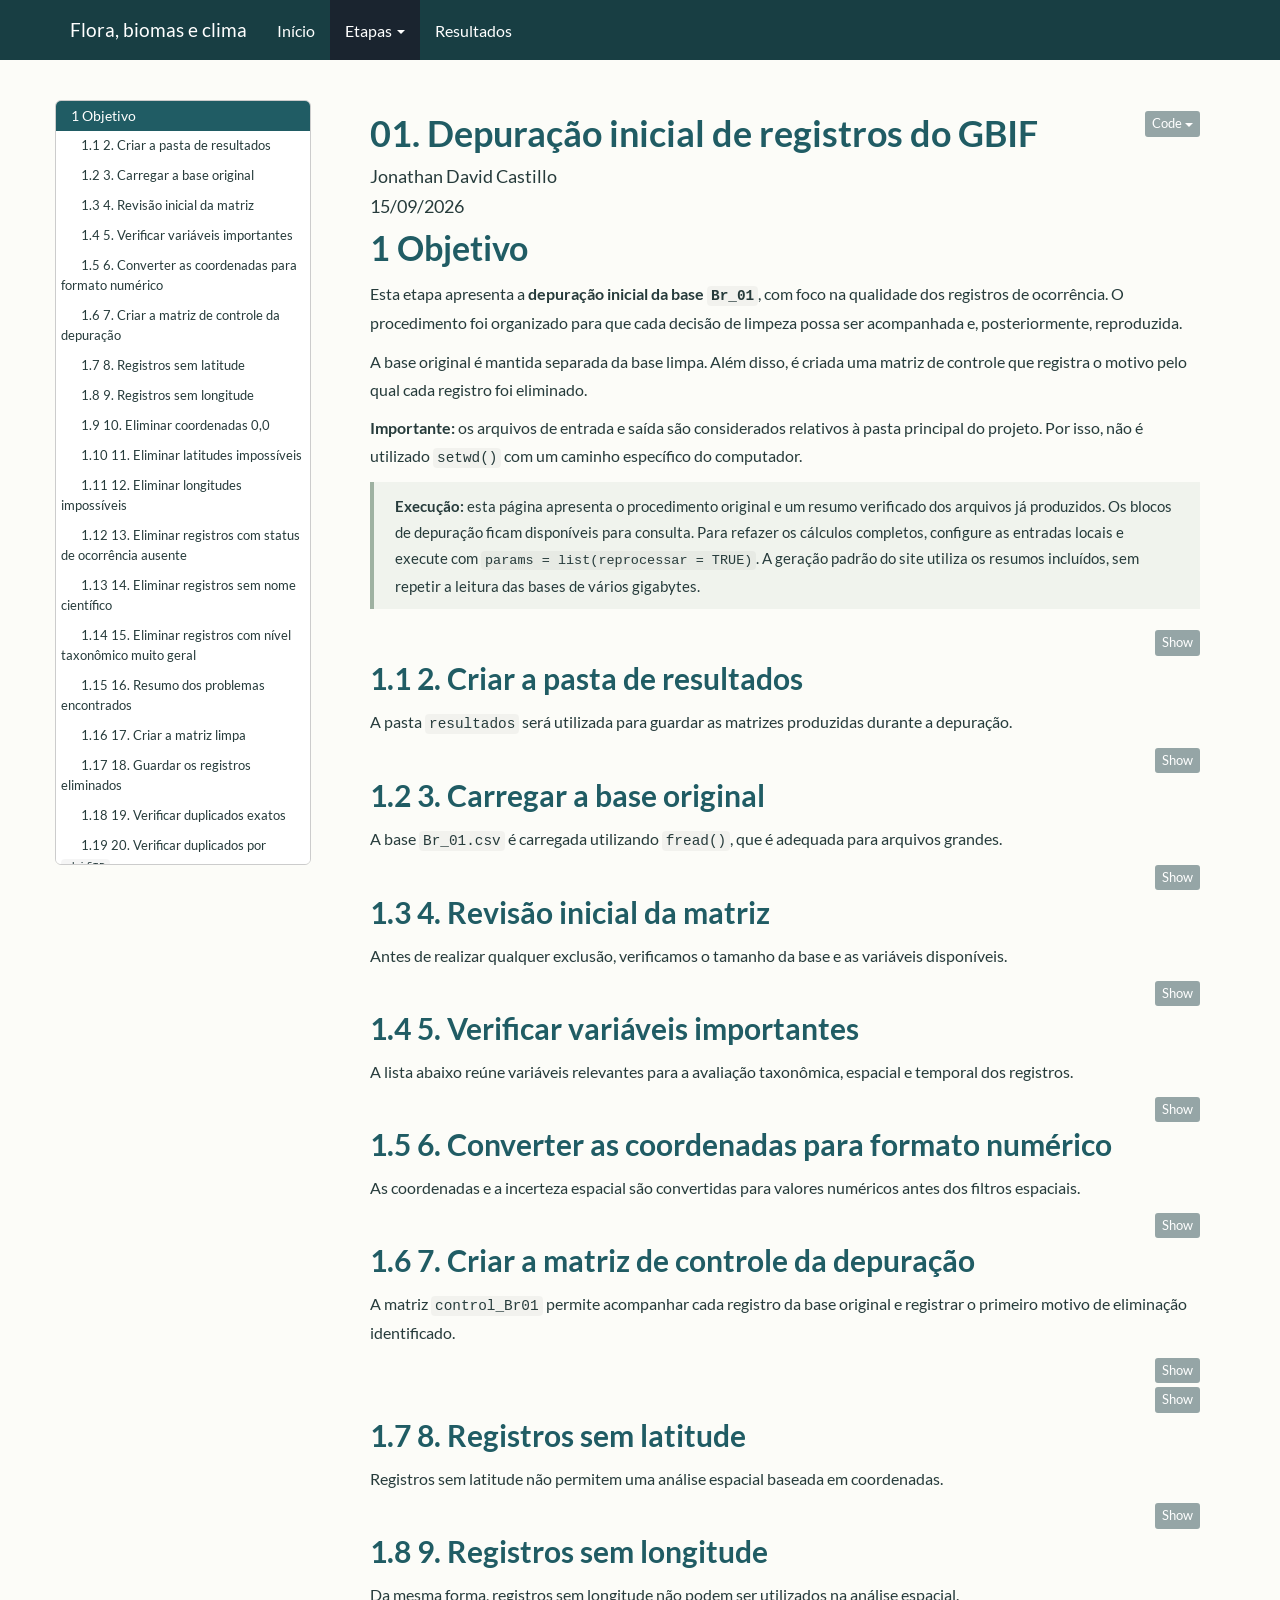
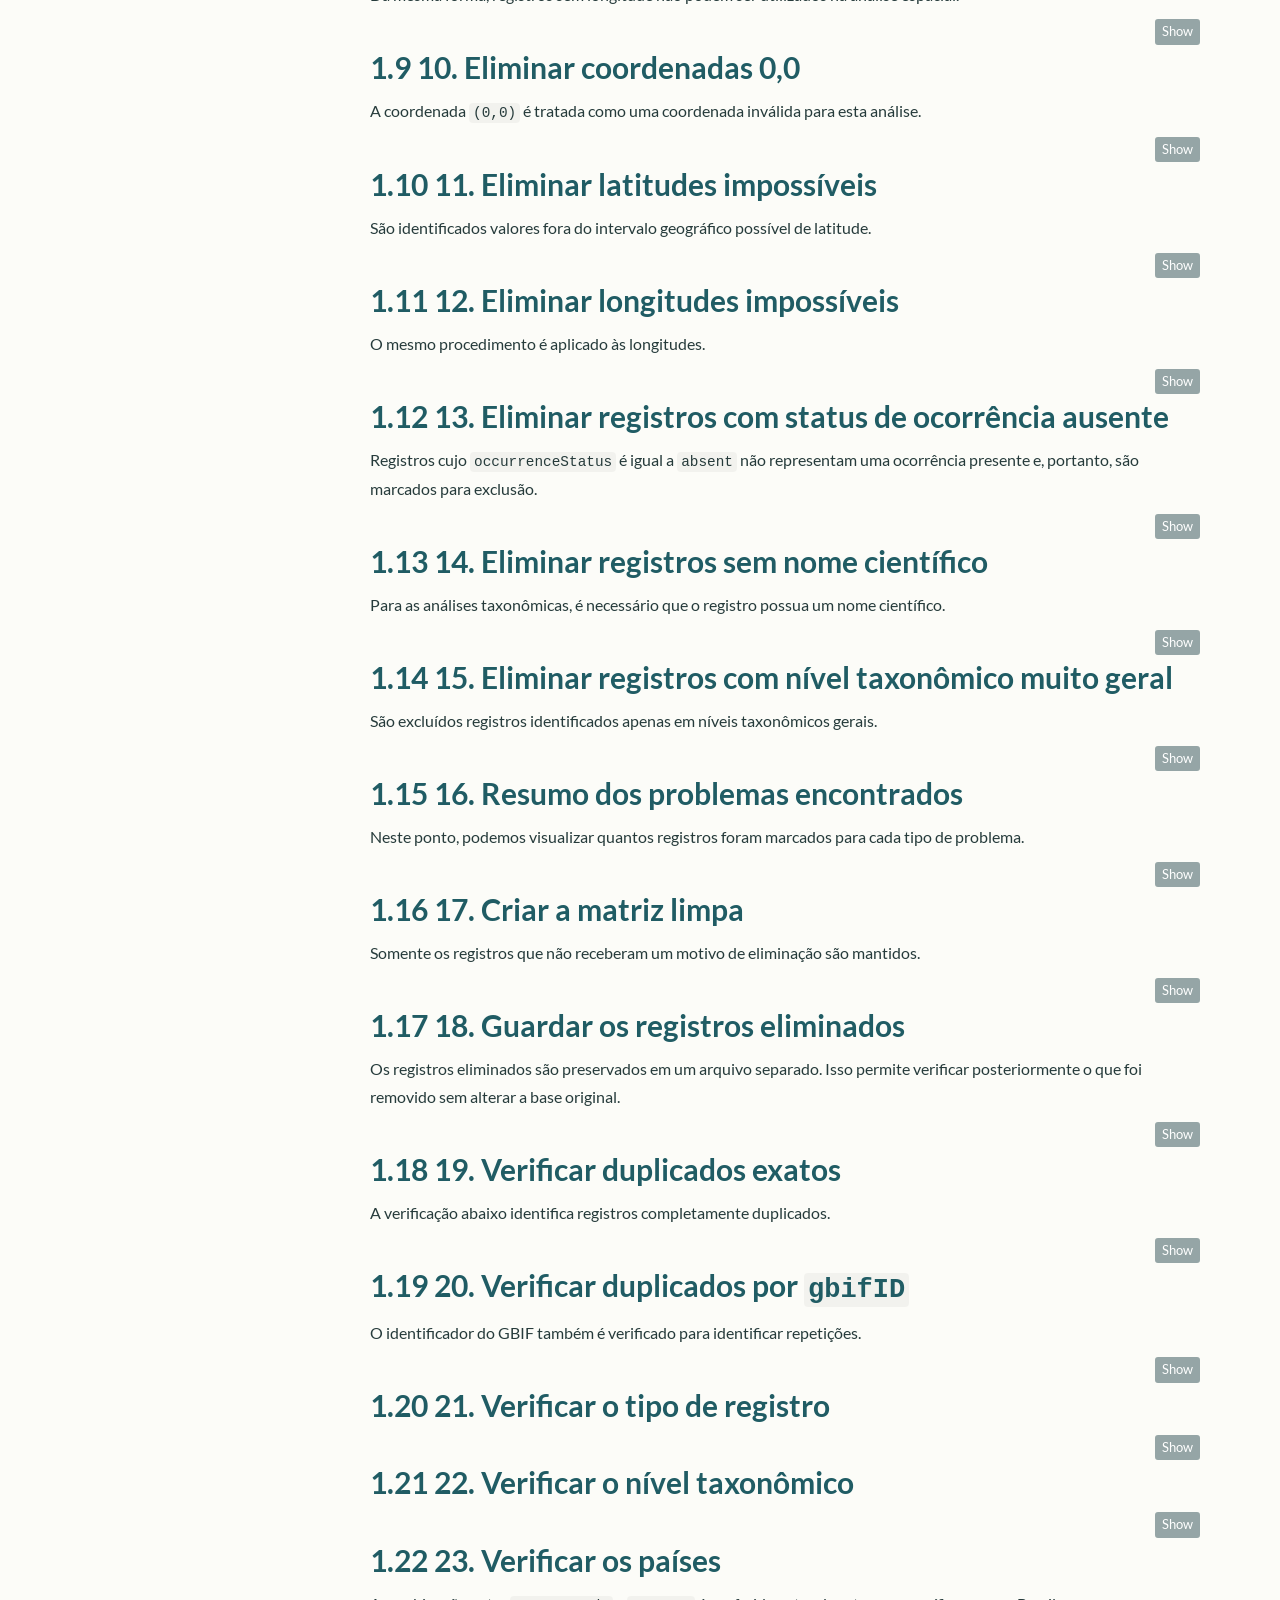
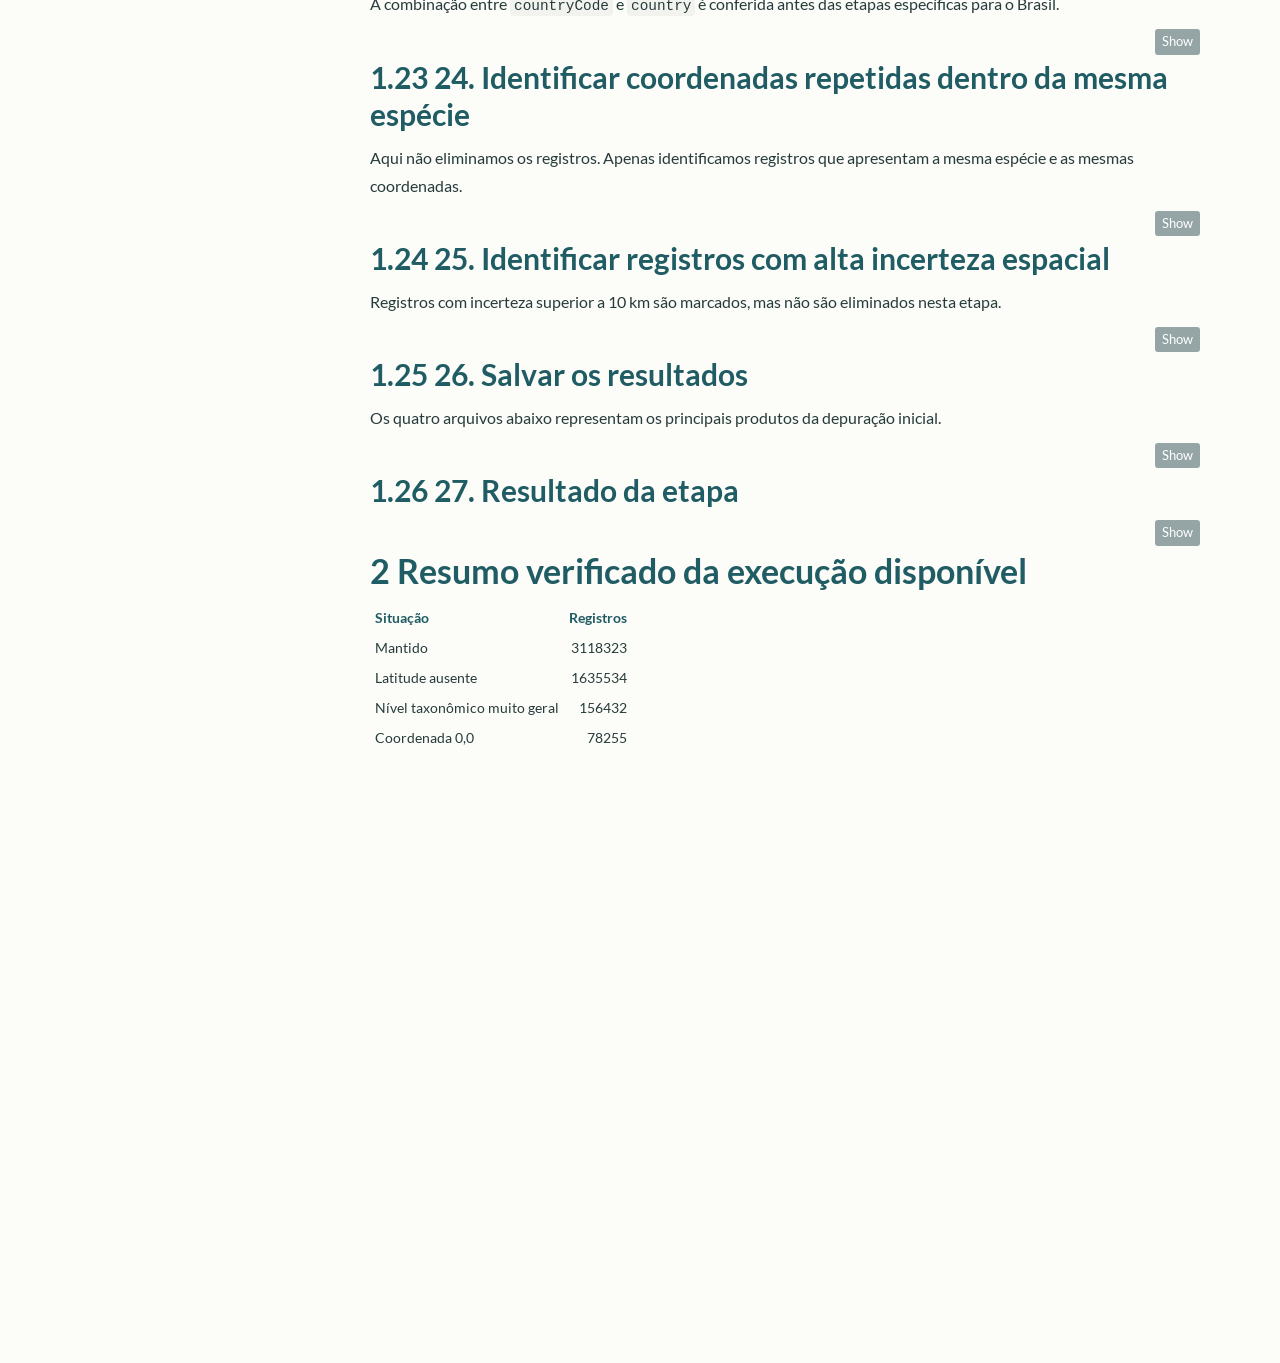
==== commit 70924751: "Atualiza analise temporal" ====
--- a/docs/01_depuracao_BR_01.html
+++ b/docs/01_depuracao_BR_01.html
@@ -14,1389 +14,38 @@
 
 <title>01. Depuração inicial de registros do GBIF</title>
 
-<script>// Pandoc 2.9 adds attributes on both header and div. We remove the former (to
-// be compatible with the behavior of Pandoc < 2.8).
-document.addEventListener('DOMContentLoaded', function(e) {
-  var hs = document.querySelectorAll("div.section[class*='level'] > :first-child");
-  var i, h, a;
-  for (i = 0; i < hs.length; i++) {
-    h = hs[i];
-    if (!/^h[1-6]$/i.test(h.tagName)) continue;  // it should be a header h1-h6
-    a = h.attributes;
-    while (a.length > 0) h.removeAttribute(a[0].name);
-  }
-});
-</script>
-<script>/*! jQuery v3.6.0 | (c) OpenJS Foundation and other contributors | jquery.org/license */
-!function(e,t){"use strict";"object"==typeof module&&"object"==typeof module.exports?module.exports=e.document?t(e,!0):function(e){if(!e.document)throw new Error("jQuery requires a window with a document");return t(e)}:t(e)}("undefined"!=typeof window?window:this,function(C,e){"use strict";var t=[],r=Object.getPrototypeOf,s=t.slice,g=t.flat?function(e){return t.flat.call(e)}:function(e){return t.concat.apply([],e)},u=t.push,i=t.indexOf,n={},o=n.toString,v=n.hasOwnProperty,a=v.toString,l=a.call(Object),y={},m=function(e){return"function"==typeof e&&"number"!=typeof e.nodeType&&"function"!=typeof e.item},x=function(e){return null!=e&&e===e.window},E=C.document,c={type:!0,src:!0,nonce:!0,noModule:!0};function b(e,t,n){var r,i,o=(n=n||E).createElement("script");if(o.text=e,t)for(r in c)(i=t[r]||t.getAttribute&&t.getAttribute(r))&&o.setAttribute(r,i);n.head.appendChild(o).parentNode.removeChild(o)}function w(e){return null==e?e+"":"object"==typeof e||"function"==typeof e?n[o.call(e)]||"object":typeof e}var f="3.6.0",S=function(e,t){return new S.fn.init(e,t)};function p(e){var t=!!e&&"length"in e&&e.length,n=w(e);return!m(e)&&!x(e)&&("array"===n||0===t||"number"==typeof t&&0<t&&t-1 in e)}S.fn=S.prototype={jquery:f,constructor:S,length:0,toArray:function(){return s.call(this)},get:function(e){return null==e?s.call(this):e<0?this[e+this.length]:this[e]},pushStack:function(e){var t=S.merge(this.constructor(),e);return t.prevObject=this,t},each:function(e){return S.each(this,e)},map:function(n){return this.pushStack(S.map(this,function(e,t){return n.call(e,t,e)}))},slice:function(){return this.pushStack(s.apply(this,arguments))},first:function(){return this.eq(0)},last:function(){return this.eq(-1)},even:function(){return this.pushStack(S.grep(this,function(e,t){return(t+1)%2}))},odd:function(){return this.pushStack(S.grep(this,function(e,t){return t%2}))},eq:function(e){var t=this.length,n=+e+(e<0?t:0);return this.pushStack(0<=n&&n<t?[this[n]]:[])},end:function(){return this.prevObject||this.constructor()},push:u,sort:t.sort,splice:t.splice},S.extend=S.fn.extend=function(){var e,t,n,r,i,o,a=arguments[0]||{},s=1,u=arguments.length,l=!1;for("boolean"==typeof a&&(l=a,a=arguments[s]||{},s++),"object"==typeof a||m(a)||(a={}),s===u&&(a=this,s--);s<u;s++)if(null!=(e=arguments[s]))for(t in e)r=e[t],"__proto__"!==t&&a!==r&&(l&&r&&(S.isPlainObject(r)||(i=Array.isArray(r)))?(n=a[t],o=i&&!Array.isArray(n)?[]:i||S.isPlainObject(n)?n:{},i=!1,a[t]=S.extend(l,o,r)):void 0!==r&&(a[t]=r));return a},S.extend({expando:"jQuery"+(f+Math.random()).replace(/\D/g,""),isReady:!0,error:function(e){throw new Error(e)},noop:function(){},isPlainObject:function(e){var t,n;return!(!e||"[object Object]"!==o.call(e))&&(!(t=r(e))||"function"==typeof(n=v.call(t,"constructor")&&t.constructor)&&a.call(n)===l)},isEmptyObject:function(e){var t;for(t in e)return!1;return!0},globalEval:function(e,t,n){b(e,{nonce:t&&t.nonce},n)},each:function(e,t){var n,r=0;if(p(e)){for(n=e.length;r<n;r++)if(!1===t.call(e[r],r,e[r]))break}else for(r in e)if(!1===t.call(e[r],r,e[r]))break;return e},makeArray:function(e,t){var n=t||[];return null!=e&&(p(Object(e))?S.merge(n,"string"==typeof e?[e]:e):u.call(n,e)),n},inArray:function(e,t,n){return null==t?-1:i.call(t,e,n)},merge:function(e,t){for(var n=+t.length,r=0,i=e.length;r<n;r++)e[i++]=t[r];return e.length=i,e},grep:function(e,t,n){for(var r=[],i=0,o=e.length,a=!n;i<o;i++)!t(e[i],i)!==a&&r.push(e[i]);return r},map:function(e,t,n){var r,i,o=0,a=[];if(p(e))for(r=e.length;o<r;o++)null!=(i=t(e[o],o,n))&&a.push(i);else for(o in e)null!=(i=t(e[o],o,n))&&a.push(i);return g(a)},guid:1,support:y}),"function"==typeof Symbol&&(S.fn[Symbol.iterator]=t[Symbol.iterator]),S.each("Boolean Number String Function Array Date RegExp Object Error Symbol".split(" "),function(e,t){n["[object "+t+"]"]=t.toLowerCase()});var d=function(n){var e,d,b,o,i,h,f,g,w,u,l,T,C,a,E,v,s,c,y,S="sizzle"+1*new Date,p=n.document,k=0,r=0,m=ue(),x=ue(),A=ue(),N=ue(),j=function(e,t){return e===t&&(l=!0),0},D={}.hasOwnProperty,t=[],q=t.pop,L=t.push,H=t.push,O=t.slice,P=function(e,t){for(var n=0,r=e.length;n<r;n++)if(e[n]===t)return n;return-1},R="checked|selected|async|autofocus|autoplay|controls|defer|disabled|hidden|ismap|loop|multiple|open|readonly|required|scoped",M="[\\x20\\t\\r\\n\\f]",I="(?:\\\\[\\da-fA-F]{1,6}"+M+"?|\\\\[^\\r\\n\\f]|[\\w-]|[^\0-\\x7f])+",W="\\["+M+"*("+I+")(?:"+M+"*([*^$|!~]?=)"+M+"*(?:'((?:\\\\.|[^\\\\'])*)'|\"((?:\\\\.|[^\\\\\"])*)\"|("+I+"))|)"+M+"*\\]",F=":("+I+")(?:\\((('((?:\\\\.|[^\\\\'])*)'|\"((?:\\\\.|[^\\\\\"])*)\")|((?:\\\\.|[^\\\\()[\\]]|"+W+")*)|.*)\\)|)",B=new RegExp(M+"+","g"),$=new RegExp("^"+M+"+|((?:^|[^\\\\])(?:\\\\.)*)"+M+"+$","g"),_=new RegExp("^"+M+"*,"+M+"*"),z=new RegExp("^"+M+"*([>+~]|"+M+")"+M+"*"),U=new RegExp(M+"|>"),X=new RegExp(F),V=new RegExp("^"+I+"$"),G={ID:new RegExp("^#("+I+")"),CLASS:new RegExp("^\\.("+I+")"),TAG:new RegExp("^("+I+"|[*])"),ATTR:new RegExp("^"+W),PSEUDO:new RegExp("^"+F),CHILD:new RegExp("^:(only|first|last|nth|nth-last)-(child|of-type)(?:\\("+M+"*(even|odd|(([+-]|)(\\d*)n|)"+M+"*(?:([+-]|)"+M+"*(\\d+)|))"+M+"*\\)|)","i"),bool:new RegExp("^(?:"+R+")$","i"),needsContext:new RegExp("^"+M+"*[>+~]|:(even|odd|eq|gt|lt|nth|first|last)(?:\\("+M+"*((?:-\\d)?\\d*)"+M+"*\\)|)(?=[^-]|$)","i")},Y=/HTML$/i,Q=/^(?:input|select|textarea|button)$/i,J=/^h\d$/i,K=/^[^{]+\{\s*\[native \w/,Z=/^(?:#([\w-]+)|(\w+)|\.([\w-]+))$/,ee=/[+~]/,te=new RegExp("\\\\[\\da-fA-F]{1,6}"+M+"?|\\\\([^\\r\\n\\f])","g"),ne=function(e,t){var n="0x"+e.slice(1)-65536;return t||(n<0?String.fromCharCode(n+65536):String.fromCharCode(n>>10|55296,1023&n|56320))},re=/([\0-\x1f\x7f]|^-?\d)|^-$|[^\0-\x1f\x7f-\uFFFF\w-]/g,ie=function(e,t){return t?"\0"===e?"\ufffd":e.slice(0,-1)+"\\"+e.charCodeAt(e.length-1).toString(16)+" ":"\\"+e},oe=function(){T()},ae=be(function(e){return!0===e.disabled&&"fieldset"===e.nodeName.toLowerCase()},{dir:"parentNode",next:"legend"});try{H.apply(t=O.call(p.childNodes),p.childNodes),t[p.childNodes.length].nodeType}catch(e){H={apply:t.length?function(e,t){L.apply(e,O.call(t))}:function(e,t){var n=e.length,r=0;while(e[n++]=t[r++]);e.length=n-1}}}function se(t,e,n,r){var i,o,a,s,u,l,c,f=e&&e.ownerDocument,p=e?e.nodeType:9;if(n=n||[],"string"!=typeof t||!t||1!==p&&9!==p&&11!==p)return n;if(!r&&(T(e),e=e||C,E)){if(11!==p&&(u=Z.exec(t)))if(i=u[1]){if(9===p){if(!(a=e.getElementById(i)))return n;if(a.id===i)return n.push(a),n}else if(f&&(a=f.getElementById(i))&&y(e,a)&&a.id===i)return n.push(a),n}else{if(u[2])return H.apply(n,e.getElementsByTagName(t)),n;if((i=u[3])&&d.getElementsByClassName&&e.getElementsByClassName)return H.apply(n,e.getElementsByClassName(i)),n}if(d.qsa&&!N[t+" "]&&(!v||!v.test(t))&&(1!==p||"object"!==e.nodeName.toLowerCase())){if(c=t,f=e,1===p&&(U.test(t)||z.test(t))){(f=ee.test(t)&&ye(e.parentNode)||e)===e&&d.scope||((s=e.getAttribute("id"))?s=s.replace(re,ie):e.setAttribute("id",s=S)),o=(l=h(t)).length;while(o--)l[o]=(s?"#"+s:":scope")+" "+xe(l[o]);c=l.join(",")}try{return H.apply(n,f.querySelectorAll(c)),n}catch(e){N(t,!0)}finally{s===S&&e.removeAttribute("id")}}}return g(t.replace($,"$1"),e,n,r)}function ue(){var r=[];return function e(t,n){return r.push(t+" ")>b.cacheLength&&delete e[r.shift()],e[t+" "]=n}}function le(e){return e[S]=!0,e}function ce(e){var t=C.createElement("fieldset");try{return!!e(t)}catch(e){return!1}finally{t.parentNode&&t.parentNode.removeChild(t),t=null}}function fe(e,t){var n=e.split("|"),r=n.length;while(r--)b.attrHandle[n[r]]=t}function pe(e,t){var n=t&&e,r=n&&1===e.nodeType&&1===t.nodeType&&e.sourceIndex-t.sourceIndex;if(r)return r;if(n)while(n=n.nextSibling)if(n===t)return-1;return e?1:-1}function de(t){return function(e){return"input"===e.nodeName.toLowerCase()&&e.type===t}}function he(n){return function(e){var t=e.nodeName.toLowerCase();return("input"===t||"button"===t)&&e.type===n}}function ge(t){return function(e){return"form"in e?e.parentNode&&!1===e.disabled?"label"in e?"label"in e.parentNode?e.parentNode.disabled===t:e.disabled===t:e.isDisabled===t||e.isDisabled!==!t&&ae(e)===t:e.disabled===t:"label"in e&&e.disabled===t}}function ve(a){return le(function(o){return o=+o,le(function(e,t){var n,r=a([],e.length,o),i=r.length;while(i--)e[n=r[i]]&&(e[n]=!(t[n]=e[n]))})})}function ye(e){return e&&"undefined"!=typeof e.getElementsByTagName&&e}for(e in d=se.support={},i=se.isXML=function(e){var t=e&&e.namespaceURI,n=e&&(e.ownerDocument||e).documentElement;return!Y.test(t||n&&n.nodeName||"HTML")},T=se.setDocument=function(e){var t,n,r=e?e.ownerDocument||e:p;return r!=C&&9===r.nodeType&&r.documentElement&&(a=(C=r).documentElement,E=!i(C),p!=C&&(n=C.defaultView)&&n.top!==n&&(n.addEventListener?n.addEventListener("unload",oe,!1):n.attachEvent&&n.attachEvent("onunload",oe)),d.scope=ce(function(e){return a.appendChild(e).appendChild(C.createElement("div")),"undefined"!=typeof e.querySelectorAll&&!e.querySelectorAll(":scope fieldset div").length}),d.attributes=ce(function(e){return e.className="i",!e.getAttribute("className")}),d.getElementsByTagName=ce(function(e){return e.appendChild(C.createComment("")),!e.getElementsByTagName("*").length}),d.getElementsByClassName=K.test(C.getElementsByClassName),d.getById=ce(function(e){return a.appendChild(e).id=S,!C.getElementsByName||!C.getElementsByName(S).length}),d.getById?(b.filter.ID=function(e){var t=e.replace(te,ne);return function(e){return e.getAttribute("id")===t}},b.find.ID=function(e,t){if("undefined"!=typeof t.getElementById&&E){var n=t.getElementById(e);return n?[n]:[]}}):(b.filter.ID=function(e){var n=e.replace(te,ne);return function(e){var t="undefined"!=typeof e.getAttributeNode&&e.getAttributeNode("id");return t&&t.value===n}},b.find.ID=function(e,t){if("undefined"!=typeof t.getElementById&&E){var n,r,i,o=t.getElementById(e);if(o){if((n=o.getAttributeNode("id"))&&n.value===e)return[o];i=t.getElementsByName(e),r=0;while(o=i[r++])if((n=o.getAttributeNode("id"))&&n.value===e)return[o]}return[]}}),b.find.TAG=d.getElementsByTagName?function(e,t){return"undefined"!=typeof t.getElementsByTagName?t.getElementsByTagName(e):d.qsa?t.querySelectorAll(e):void 0}:function(e,t){var n,r=[],i=0,o=t.getElementsByTagName(e);if("*"===e){while(n=o[i++])1===n.nodeType&&r.push(n);return r}return o},b.find.CLASS=d.getElementsByClassName&&function(e,t){if("undefined"!=typeof t.getElementsByClassName&&E)return t.getElementsByClassName(e)},s=[],v=[],(d.qsa=K.test(C.querySelectorAll))&&(ce(function(e){var t;a.appendChild(e).innerHTML="<a id='"+S+"'></a><select id='"+S+"-\r\\' msallowcapture=''><option selected=''></option></select>",e.querySelectorAll("[msallowcapture^='']").length&&v.push("[*^$]="+M+"*(?:''|\"\")"),e.querySelectorAll("[selected]").length||v.push("\\["+M+"*(?:value|"+R+")"),e.querySelectorAll("[id~="+S+"-]").length||v.push("~="),(t=C.createElement("input")).setAttribute("name",""),e.appendChild(t),e.querySelectorAll("[name='']").length||v.push("\\["+M+"*name"+M+"*="+M+"*(?:''|\"\")"),e.querySelectorAll(":checked").length||v.push(":checked"),e.querySelectorAll("a#"+S+"+*").length||v.push(".#.+[+~]"),e.querySelectorAll("\\\f"),v.push("[\\r\\n\\f]")}),ce(function(e){e.innerHTML="<a href='' disabled='disabled'></a><select disabled='disabled'><option/></select>";var t=C.createElement("input");t.setAttribute("type","hidden"),e.appendChild(t).setAttribute("name","D"),e.querySelectorAll("[name=d]").length&&v.push("name"+M+"*[*^$|!~]?="),2!==e.querySelectorAll(":enabled").length&&v.push(":enabled",":disabled"),a.appendChild(e).disabled=!0,2!==e.querySelectorAll(":disabled").length&&v.push(":enabled",":disabled"),e.querySelectorAll("*,:x"),v.push(",.*:")})),(d.matchesSelector=K.test(c=a.matches||a.webkitMatchesSelector||a.mozMatchesSelector||a.oMatchesSelector||a.msMatchesSelector))&&ce(function(e){d.disconnectedMatch=c.call(e,"*"),c.call(e,"[s!='']:x"),s.push("!=",F)}),v=v.length&&new RegExp(v.join("|")),s=s.length&&new RegExp(s.join("|")),t=K.test(a.compareDocumentPosition),y=t||K.test(a.contains)?function(e,t){var n=9===e.nodeType?e.documentElement:e,r=t&&t.parentNode;return e===r||!(!r||1!==r.nodeType||!(n.contains?n.contains(r):e.compareDocumentPosition&&16&e.compareDocumentPosition(r)))}:function(e,t){if(t)while(t=t.parentNode)if(t===e)return!0;return!1},j=t?function(e,t){if(e===t)return l=!0,0;var n=!e.compareDocumentPosition-!t.compareDocumentPosition;return n||(1&(n=(e.ownerDocument||e)==(t.ownerDocument||t)?e.compareDocumentPosition(t):1)||!d.sortDetached&&t.compareDocumentPosition(e)===n?e==C||e.ownerDocument==p&&y(p,e)?-1:t==C||t.ownerDocument==p&&y(p,t)?1:u?P(u,e)-P(u,t):0:4&n?-1:1)}:function(e,t){if(e===t)return l=!0,0;var n,r=0,i=e.parentNode,o=t.parentNode,a=[e],s=[t];if(!i||!o)return e==C?-1:t==C?1:i?-1:o?1:u?P(u,e)-P(u,t):0;if(i===o)return pe(e,t);n=e;while(n=n.parentNode)a.unshift(n);n=t;while(n=n.parentNode)s.unshift(n);while(a[r]===s[r])r++;return r?pe(a[r],s[r]):a[r]==p?-1:s[r]==p?1:0}),C},se.matches=function(e,t){return se(e,null,null,t)},se.matchesSelector=function(e,t){if(T(e),d.matchesSelector&&E&&!N[t+" "]&&(!s||!s.test(t))&&(!v||!v.test(t)))try{var n=c.call(e,t);if(n||d.disconnectedMatch||e.document&&11!==e.document.nodeType)return n}catch(e){N(t,!0)}return 0<se(t,C,null,[e]).length},se.contains=function(e,t){return(e.ownerDocument||e)!=C&&T(e),y(e,t)},se.attr=function(e,t){(e.ownerDocument||e)!=C&&T(e);var n=b.attrHandle[t.toLowerCase()],r=n&&D.call(b.attrHandle,t.toLowerCase())?n(e,t,!E):void 0;return void 0!==r?r:d.attributes||!E?e.getAttribute(t):(r=e.getAttributeNode(t))&&r.specified?r.value:null},se.escape=function(e){return(e+"").replace(re,ie)},se.error=function(e){throw new Error("Syntax error, unrecognized expression: "+e)},se.uniqueSort=function(e){var t,n=[],r=0,i=0;if(l=!d.detectDuplicates,u=!d.sortStable&&e.slice(0),e.sort(j),l){while(t=e[i++])t===e[i]&&(r=n.push(i));while(r--)e.splice(n[r],1)}return u=null,e},o=se.getText=function(e){var t,n="",r=0,i=e.nodeType;if(i){if(1===i||9===i||11===i){if("string"==typeof e.textContent)return e.textContent;for(e=e.firstChild;e;e=e.nextSibling)n+=o(e)}else if(3===i||4===i)return e.nodeValue}else while(t=e[r++])n+=o(t);return n},(b=se.selectors={cacheLength:50,createPseudo:le,match:G,attrHandle:{},find:{},relative:{">":{dir:"parentNode",first:!0}," ":{dir:"parentNode"},"+":{dir:"previousSibling",first:!0},"~":{dir:"previousSibling"}},preFilter:{ATTR:function(e){return e[1]=e[1].replace(te,ne),e[3]=(e[3]||e[4]||e[5]||"").replace(te,ne),"~="===e[2]&&(e[3]=" "+e[3]+" "),e.slice(0,4)},CHILD:function(e){return e[1]=e[1].toLowerCase(),"nth"===e[1].slice(0,3)?(e[3]||se.error(e[0]),e[4]=+(e[4]?e[5]+(e[6]||1):2*("even"===e[3]||"odd"===e[3])),e[5]=+(e[7]+e[8]||"odd"===e[3])):e[3]&&se.error(e[0]),e},PSEUDO:function(e){var t,n=!e[6]&&e[2];return G.CHILD.test(e[0])?null:(e[3]?e[2]=e[4]||e[5]||"":n&&X.test(n)&&(t=h(n,!0))&&(t=n.indexOf(")",n.length-t)-n.length)&&(e[0]=e[0].slice(0,t),e[2]=n.slice(0,t)),e.slice(0,3))}},filter:{TAG:function(e){var t=e.replace(te,ne).toLowerCase();return"*"===e?function(){return!0}:function(e){return e.nodeName&&e.nodeName.toLowerCase()===t}},CLASS:function(e){var t=m[e+" "];return t||(t=new RegExp("(^|"+M+")"+e+"("+M+"|$)"))&&m(e,function(e){return t.test("string"==typeof e.className&&e.className||"undefined"!=typeof e.getAttribute&&e.getAttribute("class")||"")})},ATTR:function(n,r,i){return function(e){var t=se.attr(e,n);return null==t?"!="===r:!r||(t+="","="===r?t===i:"!="===r?t!==i:"^="===r?i&&0===t.indexOf(i):"*="===r?i&&-1<t.indexOf(i):"$="===r?i&&t.slice(-i.length)===i:"~="===r?-1<(" "+t.replace(B," ")+" ").indexOf(i):"|="===r&&(t===i||t.slice(0,i.length+1)===i+"-"))}},CHILD:function(h,e,t,g,v){var y="nth"!==h.slice(0,3),m="last"!==h.slice(-4),x="of-type"===e;return 1===g&&0===v?function(e){return!!e.parentNode}:function(e,t,n){var r,i,o,a,s,u,l=y!==m?"nextSibling":"previousSibling",c=e.parentNode,f=x&&e.nodeName.toLowerCase(),p=!n&&!x,d=!1;if(c){if(y){while(l){a=e;while(a=a[l])if(x?a.nodeName.toLowerCase()===f:1===a.nodeType)return!1;u=l="only"===h&&!u&&"nextSibling"}return!0}if(u=[m?c.firstChild:c.lastChild],m&&p){d=(s=(r=(i=(o=(a=c)[S]||(a[S]={}))[a.uniqueID]||(o[a.uniqueID]={}))[h]||[])[0]===k&&r[1])&&r[2],a=s&&c.childNodes[s];while(a=++s&&a&&a[l]||(d=s=0)||u.pop())if(1===a.nodeType&&++d&&a===e){i[h]=[k,s,d];break}}else if(p&&(d=s=(r=(i=(o=(a=e)[S]||(a[S]={}))[a.uniqueID]||(o[a.uniqueID]={}))[h]||[])[0]===k&&r[1]),!1===d)while(a=++s&&a&&a[l]||(d=s=0)||u.pop())if((x?a.nodeName.toLowerCase()===f:1===a.nodeType)&&++d&&(p&&((i=(o=a[S]||(a[S]={}))[a.uniqueID]||(o[a.uniqueID]={}))[h]=[k,d]),a===e))break;return(d-=v)===g||d%g==0&&0<=d/g}}},PSEUDO:function(e,o){var t,a=b.pseudos[e]||b.setFilters[e.toLowerCase()]||se.error("unsupported pseudo: "+e);return a[S]?a(o):1<a.length?(t=[e,e,"",o],b.setFilters.hasOwnProperty(e.toLowerCase())?le(function(e,t){var n,r=a(e,o),i=r.length;while(i--)e[n=P(e,r[i])]=!(t[n]=r[i])}):function(e){return a(e,0,t)}):a}},pseudos:{not:le(function(e){var r=[],i=[],s=f(e.replace($,"$1"));return s[S]?le(function(e,t,n,r){var i,o=s(e,null,r,[]),a=e.length;while(a--)(i=o[a])&&(e[a]=!(t[a]=i))}):function(e,t,n){return r[0]=e,s(r,null,n,i),r[0]=null,!i.pop()}}),has:le(function(t){return function(e){return 0<se(t,e).length}}),contains:le(function(t){return t=t.replace(te,ne),function(e){return-1<(e.textContent||o(e)).indexOf(t)}}),lang:le(function(n){return V.test(n||"")||se.error("unsupported lang: "+n),n=n.replace(te,ne).toLowerCase(),function(e){var t;do{if(t=E?e.lang:e.getAttribute("xml:lang")||e.getAttribute("lang"))return(t=t.toLowerCase())===n||0===t.indexOf(n+"-")}while((e=e.parentNode)&&1===e.nodeType);return!1}}),target:function(e){var t=n.location&&n.location.hash;return t&&t.slice(1)===e.id},root:function(e){return e===a},focus:function(e){return e===C.activeElement&&(!C.hasFocus||C.hasFocus())&&!!(e.type||e.href||~e.tabIndex)},enabled:ge(!1),disabled:ge(!0),checked:function(e){var t=e.nodeName.toLowerCase();return"input"===t&&!!e.checked||"option"===t&&!!e.selected},selected:function(e){return e.parentNode&&e.parentNode.selectedIndex,!0===e.selected},empty:function(e){for(e=e.firstChild;e;e=e.nextSibling)if(e.nodeType<6)return!1;return!0},parent:function(e){return!b.pseudos.empty(e)},header:function(e){return J.test(e.nodeName)},input:function(e){return Q.test(e.nodeName)},button:function(e){var t=e.nodeName.toLowerCase();return"input"===t&&"button"===e.type||"button"===t},text:function(e){var t;return"input"===e.nodeName.toLowerCase()&&"text"===e.type&&(null==(t=e.getAttribute("type"))||"text"===t.toLowerCase())},first:ve(function(){return[0]}),last:ve(function(e,t){return[t-1]}),eq:ve(function(e,t,n){return[n<0?n+t:n]}),even:ve(function(e,t){for(var n=0;n<t;n+=2)e.push(n);return e}),odd:ve(function(e,t){for(var n=1;n<t;n+=2)e.push(n);return e}),lt:ve(function(e,t,n){for(var r=n<0?n+t:t<n?t:n;0<=--r;)e.push(r);return e}),gt:ve(function(e,t,n){for(var r=n<0?n+t:n;++r<t;)e.push(r);return e})}}).pseudos.nth=b.pseudos.eq,{radio:!0,checkbox:!0,file:!0,password:!0,image:!0})b.pseudos[e]=de(e);for(e in{submit:!0,reset:!0})b.pseudos[e]=he(e);function me(){}function xe(e){for(var t=0,n=e.length,r="";t<n;t++)r+=e[t].value;return r}function be(s,e,t){var u=e.dir,l=e.next,c=l||u,f=t&&"parentNode"===c,p=r++;return e.first?function(e,t,n){while(e=e[u])if(1===e.nodeType||f)return s(e,t,n);return!1}:function(e,t,n){var r,i,o,a=[k,p];if(n){while(e=e[u])if((1===e.nodeType||f)&&s(e,t,n))return!0}else while(e=e[u])if(1===e.nodeType||f)if(i=(o=e[S]||(e[S]={}))[e.uniqueID]||(o[e.uniqueID]={}),l&&l===e.nodeName.toLowerCase())e=e[u]||e;else{if((r=i[c])&&r[0]===k&&r[1]===p)return a[2]=r[2];if((i[c]=a)[2]=s(e,t,n))return!0}return!1}}function we(i){return 1<i.length?function(e,t,n){var r=i.length;while(r--)if(!i[r](e,t,n))return!1;return!0}:i[0]}function Te(e,t,n,r,i){for(var o,a=[],s=0,u=e.length,l=null!=t;s<u;s++)(o=e[s])&&(n&&!n(o,r,i)||(a.push(o),l&&t.push(s)));return a}function Ce(d,h,g,v,y,e){return v&&!v[S]&&(v=Ce(v)),y&&!y[S]&&(y=Ce(y,e)),le(function(e,t,n,r){var i,o,a,s=[],u=[],l=t.length,c=e||function(e,t,n){for(var r=0,i=t.length;r<i;r++)se(e,t[r],n);return n}(h||"*",n.nodeType?[n]:n,[]),f=!d||!e&&h?c:Te(c,s,d,n,r),p=g?y||(e?d:l||v)?[]:t:f;if(g&&g(f,p,n,r),v){i=Te(p,u),v(i,[],n,r),o=i.length;while(o--)(a=i[o])&&(p[u[o]]=!(f[u[o]]=a))}if(e){if(y||d){if(y){i=[],o=p.length;while(o--)(a=p[o])&&i.push(f[o]=a);y(null,p=[],i,r)}o=p.length;while(o--)(a=p[o])&&-1<(i=y?P(e,a):s[o])&&(e[i]=!(t[i]=a))}}else p=Te(p===t?p.splice(l,p.length):p),y?y(null,t,p,r):H.apply(t,p)})}function Ee(e){for(var i,t,n,r=e.length,o=b.relative[e[0].type],a=o||b.relative[" "],s=o?1:0,u=be(function(e){return e===i},a,!0),l=be(function(e){return-1<P(i,e)},a,!0),c=[function(e,t,n){var r=!o&&(n||t!==w)||((i=t).nodeType?u(e,t,n):l(e,t,n));return i=null,r}];s<r;s++)if(t=b.relative[e[s].type])c=[be(we(c),t)];else{if((t=b.filter[e[s].type].apply(null,e[s].matches))[S]){for(n=++s;n<r;n++)if(b.relative[e[n].type])break;return Ce(1<s&&we(c),1<s&&xe(e.slice(0,s-1).concat({value:" "===e[s-2].type?"*":""})).replace($,"$1"),t,s<n&&Ee(e.slice(s,n)),n<r&&Ee(e=e.slice(n)),n<r&&xe(e))}c.push(t)}return we(c)}return me.prototype=b.filters=b.pseudos,b.setFilters=new me,h=se.tokenize=function(e,t){var n,r,i,o,a,s,u,l=x[e+" "];if(l)return t?0:l.slice(0);a=e,s=[],u=b.preFilter;while(a){for(o in n&&!(r=_.exec(a))||(r&&(a=a.slice(r[0].length)||a),s.push(i=[])),n=!1,(r=z.exec(a))&&(n=r.shift(),i.push({value:n,type:r[0].replace($," ")}),a=a.slice(n.length)),b.filter)!(r=G[o].exec(a))||u[o]&&!(r=u[o](r))||(n=r.shift(),i.push({value:n,type:o,matches:r}),a=a.slice(n.length));if(!n)break}return t?a.length:a?se.error(e):x(e,s).slice(0)},f=se.compile=function(e,t){var n,v,y,m,x,r,i=[],o=[],a=A[e+" "];if(!a){t||(t=h(e)),n=t.length;while(n--)(a=Ee(t[n]))[S]?i.push(a):o.push(a);(a=A(e,(v=o,m=0<(y=i).length,x=0<v.length,r=function(e,t,n,r,i){var o,a,s,u=0,l="0",c=e&&[],f=[],p=w,d=e||x&&b.find.TAG("*",i),h=k+=null==p?1:Math.random()||.1,g=d.length;for(i&&(w=t==C||t||i);l!==g&&null!=(o=d[l]);l++){if(x&&o){a=0,t||o.ownerDocument==C||(T(o),n=!E);while(s=v[a++])if(s(o,t||C,n)){r.push(o);break}i&&(k=h)}m&&((o=!s&&o)&&u--,e&&c.push(o))}if(u+=l,m&&l!==u){a=0;while(s=y[a++])s(c,f,t,n);if(e){if(0<u)while(l--)c[l]||f[l]||(f[l]=q.call(r));f=Te(f)}H.apply(r,f),i&&!e&&0<f.length&&1<u+y.length&&se.uniqueSort(r)}return i&&(k=h,w=p),c},m?le(r):r))).selector=e}return a},g=se.select=function(e,t,n,r){var i,o,a,s,u,l="function"==typeof e&&e,c=!r&&h(e=l.selector||e);if(n=n||[],1===c.length){if(2<(o=c[0]=c[0].slice(0)).length&&"ID"===(a=o[0]).type&&9===t.nodeType&&E&&b.relative[o[1].type]){if(!(t=(b.find.ID(a.matches[0].replace(te,ne),t)||[])[0]))return n;l&&(t=t.parentNode),e=e.slice(o.shift().value.length)}i=G.needsContext.test(e)?0:o.length;while(i--){if(a=o[i],b.relative[s=a.type])break;if((u=b.find[s])&&(r=u(a.matches[0].replace(te,ne),ee.test(o[0].type)&&ye(t.parentNode)||t))){if(o.splice(i,1),!(e=r.length&&xe(o)))return H.apply(n,r),n;break}}}return(l||f(e,c))(r,t,!E,n,!t||ee.test(e)&&ye(t.parentNode)||t),n},d.sortStable=S.split("").sort(j).join("")===S,d.detectDuplicates=!!l,T(),d.sortDetached=ce(function(e){return 1&e.compareDocumentPosition(C.createElement("fieldset"))}),ce(function(e){return e.innerHTML="<a href='#'></a>","#"===e.firstChild.getAttribute("href")})||fe("type|href|height|width",function(e,t,n){if(!n)return e.getAttribute(t,"type"===t.toLowerCase()?1:2)}),d.attributes&&ce(function(e){return e.innerHTML="<input/>",e.firstChild.setAttribute("value",""),""===e.firstChild.getAttribute("value")})||fe("value",function(e,t,n){if(!n&&"input"===e.nodeName.toLowerCase())return e.defaultValue}),ce(function(e){return null==e.getAttribute("disabled")})||fe(R,function(e,t,n){var r;if(!n)return!0===e[t]?t.toLowerCase():(r=e.getAttributeNode(t))&&r.specified?r.value:null}),se}(C);S.find=d,S.expr=d.selectors,S.expr[":"]=S.expr.pseudos,S.uniqueSort=S.unique=d.uniqueSort,S.text=d.getText,S.isXMLDoc=d.isXML,S.contains=d.contains,S.escapeSelector=d.escape;var h=function(e,t,n){var r=[],i=void 0!==n;while((e=e[t])&&9!==e.nodeType)if(1===e.nodeType){if(i&&S(e).is(n))break;r.push(e)}return r},T=function(e,t){for(var n=[];e;e=e.nextSibling)1===e.nodeType&&e!==t&&n.push(e);return n},k=S.expr.match.needsContext;function A(e,t){return e.nodeName&&e.nodeName.toLowerCase()===t.toLowerCase()}var N=/^<([a-z][^\/\0>:\x20\t\r\n\f]*)[\x20\t\r\n\f]*\/?>(?:<\/\1>|)$/i;function j(e,n,r){return m(n)?S.grep(e,function(e,t){return!!n.call(e,t,e)!==r}):n.nodeType?S.grep(e,function(e){return e===n!==r}):"string"!=typeof n?S.grep(e,function(e){return-1<i.call(n,e)!==r}):S.filter(n,e,r)}S.filter=function(e,t,n){var r=t[0];return n&&(e=":not("+e+")"),1===t.length&&1===r.nodeType?S.find.matchesSelector(r,e)?[r]:[]:S.find.matches(e,S.grep(t,function(e){return 1===e.nodeType}))},S.fn.extend({find:function(e){var t,n,r=this.length,i=this;if("string"!=typeof e)return this.pushStack(S(e).filter(function(){for(t=0;t<r;t++)if(S.contains(i[t],this))return!0}));for(n=this.pushStack([]),t=0;t<r;t++)S.find(e,i[t],n);return 1<r?S.uniqueSort(n):n},filter:function(e){return this.pushStack(j(this,e||[],!1))},not:function(e){return this.pushStack(j(this,e||[],!0))},is:function(e){return!!j(this,"string"==typeof e&&k.test(e)?S(e):e||[],!1).length}});var D,q=/^(?:\s*(<[\w\W]+>)[^>]*|#([\w-]+))$/;(S.fn.init=function(e,t,n){var r,i;if(!e)return this;if(n=n||D,"string"==typeof e){if(!(r="<"===e[0]&&">"===e[e.length-1]&&3<=e.length?[null,e,null]:q.exec(e))||!r[1]&&t)return!t||t.jquery?(t||n).find(e):this.constructor(t).find(e);if(r[1]){if(t=t instanceof S?t[0]:t,S.merge(this,S.parseHTML(r[1],t&&t.nodeType?t.ownerDocument||t:E,!0)),N.test(r[1])&&S.isPlainObject(t))for(r in t)m(this[r])?this[r](t[r]):this.attr(r,t[r]);return this}return(i=E.getElementById(r[2]))&&(this[0]=i,this.length=1),this}return e.nodeType?(this[0]=e,this.length=1,this):m(e)?void 0!==n.ready?n.ready(e):e(S):S.makeArray(e,this)}).prototype=S.fn,D=S(E);var L=/^(?:parents|prev(?:Until|All))/,H={children:!0,contents:!0,next:!0,prev:!0};function O(e,t){while((e=e[t])&&1!==e.nodeType);return e}S.fn.extend({has:function(e){var t=S(e,this),n=t.length;return this.filter(function(){for(var e=0;e<n;e++)if(S.contains(this,t[e]))return!0})},closest:function(e,t){var n,r=0,i=this.length,o=[],a="string"!=typeof e&&S(e);if(!k.test(e))for(;r<i;r++)for(n=this[r];n&&n!==t;n=n.parentNode)if(n.nodeType<11&&(a?-1<a.index(n):1===n.nodeType&&S.find.matchesSelector(n,e))){o.push(n);break}return this.pushStack(1<o.length?S.uniqueSort(o):o)},index:function(e){return e?"string"==typeof e?i.call(S(e),this[0]):i.call(this,e.jquery?e[0]:e):this[0]&&this[0].parentNode?this.first().prevAll().length:-1},add:function(e,t){return this.pushStack(S.uniqueSort(S.merge(this.get(),S(e,t))))},addBack:function(e){return this.add(null==e?this.prevObject:this.prevObject.filter(e))}}),S.each({parent:function(e){var t=e.parentNode;return t&&11!==t.nodeType?t:null},parents:function(e){return h(e,"parentNode")},parentsUntil:function(e,t,n){return h(e,"parentNode",n)},next:function(e){return O(e,"nextSibling")},prev:function(e){return O(e,"previousSibling")},nextAll:function(e){return h(e,"nextSibling")},prevAll:function(e){return h(e,"previousSibling")},nextUntil:function(e,t,n){return h(e,"nextSibling",n)},prevUntil:function(e,t,n){return h(e,"previousSibling",n)},siblings:function(e){return T((e.parentNode||{}).firstChild,e)},children:function(e){return T(e.firstChild)},contents:function(e){return null!=e.contentDocument&&r(e.contentDocument)?e.contentDocument:(A(e,"template")&&(e=e.content||e),S.merge([],e.childNodes))}},function(r,i){S.fn[r]=function(e,t){var n=S.map(this,i,e);return"Until"!==r.slice(-5)&&(t=e),t&&"string"==typeof t&&(n=S.filter(t,n)),1<this.length&&(H[r]||S.uniqueSort(n),L.test(r)&&n.reverse()),this.pushStack(n)}});var P=/[^\x20\t\r\n\f]+/g;function R(e){return e}function M(e){throw e}function I(e,t,n,r){var i;try{e&&m(i=e.promise)?i.call(e).done(t).fail(n):e&&m(i=e.then)?i.call(e,t,n):t.apply(void 0,[e].slice(r))}catch(e){n.apply(void 0,[e])}}S.Callbacks=function(r){var e,n;r="string"==typeof r?(e=r,n={},S.each(e.match(P)||[],function(e,t){n[t]=!0}),n):S.extend({},r);var i,t,o,a,s=[],u=[],l=-1,c=function(){for(a=a||r.once,o=i=!0;u.length;l=-1){t=u.shift();while(++l<s.length)!1===s[l].apply(t[0],t[1])&&r.stopOnFalse&&(l=s.length,t=!1)}r.memory||(t=!1),i=!1,a&&(s=t?[]:"")},f={add:function(){return s&&(t&&!i&&(l=s.length-1,u.push(t)),function n(e){S.each(e,function(e,t){m(t)?r.unique&&f.has(t)||s.push(t):t&&t.length&&"string"!==w(t)&&n(t)})}(arguments),t&&!i&&c()),this},remove:function(){return S.each(arguments,function(e,t){var n;while(-1<(n=S.inArray(t,s,n)))s.splice(n,1),n<=l&&l--}),this},has:function(e){return e?-1<S.inArray(e,s):0<s.length},empty:function(){return s&&(s=[]),this},disable:function(){return a=u=[],s=t="",this},disabled:function(){return!s},lock:function(){return a=u=[],t||i||(s=t=""),this},locked:function(){return!!a},fireWith:function(e,t){return a||(t=[e,(t=t||[]).slice?t.slice():t],u.push(t),i||c()),this},fire:function(){return f.fireWith(this,arguments),this},fired:function(){return!!o}};return f},S.extend({Deferred:function(e){var o=[["notify","progress",S.Callbacks("memory"),S.Callbacks("memory"),2],["resolve","done",S.Callbacks("once memory"),S.Callbacks("once memory"),0,"resolved"],["reject","fail",S.Callbacks("once memory"),S.Callbacks("once memory"),1,"rejected"]],i="pending",a={state:function(){return i},always:function(){return s.done(arguments).fail(arguments),this},"catch":function(e){return a.then(null,e)},pipe:function(){var i=arguments;return S.Deferred(function(r){S.each(o,function(e,t){var n=m(i[t[4]])&&i[t[4]];s[t[1]](function(){var e=n&&n.apply(this,arguments);e&&m(e.promise)?e.promise().progress(r.notify).done(r.resolve).fail(r.reject):r[t[0]+"With"](this,n?[e]:arguments)})}),i=null}).promise()},then:function(t,n,r){var u=0;function l(i,o,a,s){return function(){var n=this,r=arguments,e=function(){var e,t;if(!(i<u)){if((e=a.apply(n,r))===o.promise())throw new TypeError("Thenable self-resolution");t=e&&("object"==typeof e||"function"==typeof e)&&e.then,m(t)?s?t.call(e,l(u,o,R,s),l(u,o,M,s)):(u++,t.call(e,l(u,o,R,s),l(u,o,M,s),l(u,o,R,o.notifyWith))):(a!==R&&(n=void 0,r=[e]),(s||o.resolveWith)(n,r))}},t=s?e:function(){try{e()}catch(e){S.Deferred.exceptionHook&&S.Deferred.exceptionHook(e,t.stackTrace),u<=i+1&&(a!==M&&(n=void 0,r=[e]),o.rejectWith(n,r))}};i?t():(S.Deferred.getStackHook&&(t.stackTrace=S.Deferred.getStackHook()),C.setTimeout(t))}}return S.Deferred(function(e){o[0][3].add(l(0,e,m(r)?r:R,e.notifyWith)),o[1][3].add(l(0,e,m(t)?t:R)),o[2][3].add(l(0,e,m(n)?n:M))}).promise()},promise:function(e){return null!=e?S.extend(e,a):a}},s={};return S.each(o,function(e,t){var n=t[2],r=t[5];a[t[1]]=n.add,r&&n.add(function(){i=r},o[3-e][2].disable,o[3-e][3].disable,o[0][2].lock,o[0][3].lock),n.add(t[3].fire),s[t[0]]=function(){return s[t[0]+"With"](this===s?void 0:this,arguments),this},s[t[0]+"With"]=n.fireWith}),a.promise(s),e&&e.call(s,s),s},when:function(e){var n=arguments.length,t=n,r=Array(t),i=s.call(arguments),o=S.Deferred(),a=function(t){return function(e){r[t]=this,i[t]=1<arguments.length?s.call(arguments):e,--n||o.resolveWith(r,i)}};if(n<=1&&(I(e,o.done(a(t)).resolve,o.reject,!n),"pending"===o.state()||m(i[t]&&i[t].then)))return o.then();while(t--)I(i[t],a(t),o.reject);return o.promise()}});var W=/^(Eval|Internal|Range|Reference|Syntax|Type|URI)Error$/;S.Deferred.exceptionHook=function(e,t){C.console&&C.console.warn&&e&&W.test(e.name)&&C.console.warn("jQuery.Deferred exception: "+e.message,e.stack,t)},S.readyException=function(e){C.setTimeout(function(){throw e})};var F=S.Deferred();function B(){E.removeEventListener("DOMContentLoaded",B),C.removeEventListener("load",B),S.ready()}S.fn.ready=function(e){return F.then(e)["catch"](function(e){S.readyException(e)}),this},S.extend({isReady:!1,readyWait:1,ready:function(e){(!0===e?--S.readyWait:S.isReady)||(S.isReady=!0)!==e&&0<--S.readyWait||F.resolveWith(E,[S])}}),S.ready.then=F.then,"complete"===E.readyState||"loading"!==E.readyState&&!E.documentElement.doScroll?C.setTimeout(S.ready):(E.addEventListener("DOMContentLoaded",B),C.addEventListener("load",B));var $=function(e,t,n,r,i,o,a){var s=0,u=e.length,l=null==n;if("object"===w(n))for(s in i=!0,n)$(e,t,s,n[s],!0,o,a);else if(void 0!==r&&(i=!0,m(r)||(a=!0),l&&(a?(t.call(e,r),t=null):(l=t,t=function(e,t,n){return l.call(S(e),n)})),t))for(;s<u;s++)t(e[s],n,a?r:r.call(e[s],s,t(e[s],n)));return i?e:l?t.call(e):u?t(e[0],n):o},_=/^-ms-/,z=/-([a-z])/g;function U(e,t){return t.toUpperCase()}function X(e){return e.replace(_,"ms-").replace(z,U)}var V=function(e){return 1===e.nodeType||9===e.nodeType||!+e.nodeType};function G(){this.expando=S.expando+G.uid++}G.uid=1,G.prototype={cache:function(e){var t=e[this.expando];return t||(t={},V(e)&&(e.nodeType?e[this.expando]=t:Object.defineProperty(e,this.expando,{value:t,configurable:!0}))),t},set:function(e,t,n){var r,i=this.cache(e);if("string"==typeof t)i[X(t)]=n;else for(r in t)i[X(r)]=t[r];return i},get:function(e,t){return void 0===t?this.cache(e):e[this.expando]&&e[this.expando][X(t)]},access:function(e,t,n){return void 0===t||t&&"string"==typeof t&&void 0===n?this.get(e,t):(this.set(e,t,n),void 0!==n?n:t)},remove:function(e,t){var n,r=e[this.expando];if(void 0!==r){if(void 0!==t){n=(t=Array.isArray(t)?t.map(X):(t=X(t))in r?[t]:t.match(P)||[]).length;while(n--)delete r[t[n]]}(void 0===t||S.isEmptyObject(r))&&(e.nodeType?e[this.expando]=void 0:delete e[this.expando])}},hasData:function(e){var t=e[this.expando];return void 0!==t&&!S.isEmptyObject(t)}};var Y=new G,Q=new G,J=/^(?:\{[\w\W]*\}|\[[\w\W]*\])$/,K=/[A-Z]/g;function Z(e,t,n){var r,i;if(void 0===n&&1===e.nodeType)if(r="data-"+t.replace(K,"-$&").toLowerCase(),"string"==typeof(n=e.getAttribute(r))){try{n="true"===(i=n)||"false"!==i&&("null"===i?null:i===+i+""?+i:J.test(i)?JSON.parse(i):i)}catch(e){}Q.set(e,t,n)}else n=void 0;return n}S.extend({hasData:function(e){return Q.hasData(e)||Y.hasData(e)},data:function(e,t,n){return Q.access(e,t,n)},removeData:function(e,t){Q.remove(e,t)},_data:function(e,t,n){return Y.access(e,t,n)},_removeData:function(e,t){Y.remove(e,t)}}),S.fn.extend({data:function(n,e){var t,r,i,o=this[0],a=o&&o.attributes;if(void 0===n){if(this.length&&(i=Q.get(o),1===o.nodeType&&!Y.get(o,"hasDataAttrs"))){t=a.length;while(t--)a[t]&&0===(r=a[t].name).indexOf("data-")&&(r=X(r.slice(5)),Z(o,r,i[r]));Y.set(o,"hasDataAttrs",!0)}return i}return"object"==typeof n?this.each(function(){Q.set(this,n)}):$(this,function(e){var t;if(o&&void 0===e)return void 0!==(t=Q.get(o,n))?t:void 0!==(t=Z(o,n))?t:void 0;this.each(function(){Q.set(this,n,e)})},null,e,1<arguments.length,null,!0)},removeData:function(e){return this.each(function(){Q.remove(this,e)})}}),S.extend({queue:function(e,t,n){var r;if(e)return t=(t||"fx")+"queue",r=Y.get(e,t),n&&(!r||Array.isArray(n)?r=Y.access(e,t,S.makeArray(n)):r.push(n)),r||[]},dequeue:function(e,t){t=t||"fx";var n=S.queue(e,t),r=n.length,i=n.shift(),o=S._queueHooks(e,t);"inprogress"===i&&(i=n.shift(),r--),i&&("fx"===t&&n.unshift("inprogress"),delete o.stop,i.call(e,function(){S.dequeue(e,t)},o)),!r&&o&&o.empty.fire()},_queueHooks:function(e,t){var n=t+"queueHooks";return Y.get(e,n)||Y.access(e,n,{empty:S.Callbacks("once memory").add(function(){Y.remove(e,[t+"queue",n])})})}}),S.fn.extend({queue:function(t,n){var e=2;return"string"!=typeof t&&(n=t,t="fx",e--),arguments.length<e?S.queue(this[0],t):void 0===n?this:this.each(function(){var e=S.queue(this,t,n);S._queueHooks(this,t),"fx"===t&&"inprogress"!==e[0]&&S.dequeue(this,t)})},dequeue:function(e){return this.each(function(){S.dequeue(this,e)})},clearQueue:function(e){return this.queue(e||"fx",[])},promise:function(e,t){var n,r=1,i=S.Deferred(),o=this,a=this.length,s=function(){--r||i.resolveWith(o,[o])};"string"!=typeof e&&(t=e,e=void 0),e=e||"fx";while(a--)(n=Y.get(o[a],e+"queueHooks"))&&n.empty&&(r++,n.empty.add(s));return s(),i.promise(t)}});var ee=/[+-]?(?:\d*\.|)\d+(?:[eE][+-]?\d+|)/.source,te=new RegExp("^(?:([+-])=|)("+ee+")([a-z%]*)$","i"),ne=["Top","Right","Bottom","Left"],re=E.documentElement,ie=function(e){return S.contains(e.ownerDocument,e)},oe={composed:!0};re.getRootNode&&(ie=function(e){return S.contains(e.ownerDocument,e)||e.getRootNode(oe)===e.ownerDocument});var ae=function(e,t){return"none"===(e=t||e).style.display||""===e.style.display&&ie(e)&&"none"===S.css(e,"display")};function se(e,t,n,r){var i,o,a=20,s=r?function(){return r.cur()}:function(){return S.css(e,t,"")},u=s(),l=n&&n[3]||(S.cssNumber[t]?"":"px"),c=e.nodeType&&(S.cssNumber[t]||"px"!==l&&+u)&&te.exec(S.css(e,t));if(c&&c[3]!==l){u/=2,l=l||c[3],c=+u||1;while(a--)S.style(e,t,c+l),(1-o)*(1-(o=s()/u||.5))<=0&&(a=0),c/=o;c*=2,S.style(e,t,c+l),n=n||[]}return n&&(c=+c||+u||0,i=n[1]?c+(n[1]+1)*n[2]:+n[2],r&&(r.unit=l,r.start=c,r.end=i)),i}var ue={};function le(e,t){for(var n,r,i,o,a,s,u,l=[],c=0,f=e.length;c<f;c++)(r=e[c]).style&&(n=r.style.display,t?("none"===n&&(l[c]=Y.get(r,"display")||null,l[c]||(r.style.display="")),""===r.style.display&&ae(r)&&(l[c]=(u=a=o=void 0,a=(i=r).ownerDocument,s=i.nodeName,(u=ue[s])||(o=a.body.appendChild(a.createElement(s)),u=S.css(o,"display"),o.parentNode.removeChild(o),"none"===u&&(u="block"),ue[s]=u)))):"none"!==n&&(l[c]="none",Y.set(r,"display",n)));for(c=0;c<f;c++)null!=l[c]&&(e[c].style.display=l[c]);return e}S.fn.extend({show:function(){return le(this,!0)},hide:function(){return le(this)},toggle:function(e){return"boolean"==typeof e?e?this.show():this.hide():this.each(function(){ae(this)?S(this).show():S(this).hide()})}});var ce,fe,pe=/^(?:checkbox|radio)$/i,de=/<([a-z][^\/\0>\x20\t\r\n\f]*)/i,he=/^$|^module$|\/(?:java|ecma)script/i;ce=E.createDocumentFragment().appendChild(E.createElement("div")),(fe=E.createElement("input")).setAttribute("type","radio"),fe.setAttribute("checked","checked"),fe.setAttribute("name","t"),ce.appendChild(fe),y.checkClone=ce.cloneNode(!0).cloneNode(!0).lastChild.checked,ce.innerHTML="<textarea>x</textarea>",y.noCloneChecked=!!ce.cloneNode(!0).lastChild.defaultValue,ce.innerHTML="<option></option>",y.option=!!ce.lastChild;var ge={thead:[1,"<table>","</table>"],col:[2,"<table><colgroup>","</colgroup></table>"],tr:[2,"<table><tbody>","</tbody></table>"],td:[3,"<table><tbody><tr>","</tr></tbody></table>"],_default:[0,"",""]};function ve(e,t){var n;return n="undefined"!=typeof e.getElementsByTagName?e.getElementsByTagName(t||"*"):"undefined"!=typeof e.querySelectorAll?e.querySelectorAll(t||"*"):[],void 0===t||t&&A(e,t)?S.merge([e],n):n}function ye(e,t){for(var n=0,r=e.length;n<r;n++)Y.set(e[n],"globalEval",!t||Y.get(t[n],"globalEval"))}ge.tbody=ge.tfoot=ge.colgroup=ge.caption=ge.thead,ge.th=ge.td,y.option||(ge.optgroup=ge.option=[1,"<select multiple='multiple'>","</select>"]);var me=/<|&#?\w+;/;function xe(e,t,n,r,i){for(var o,a,s,u,l,c,f=t.createDocumentFragment(),p=[],d=0,h=e.length;d<h;d++)if((o=e[d])||0===o)if("object"===w(o))S.merge(p,o.nodeType?[o]:o);else if(me.test(o)){a=a||f.appendChild(t.createElement("div")),s=(de.exec(o)||["",""])[1].toLowerCase(),u=ge[s]||ge._default,a.innerHTML=u[1]+S.htmlPrefilter(o)+u[2],c=u[0];while(c--)a=a.lastChild;S.merge(p,a.childNodes),(a=f.firstChild).textContent=""}else p.push(t.createTextNode(o));f.textContent="",d=0;while(o=p[d++])if(r&&-1<S.inArray(o,r))i&&i.push(o);else if(l=ie(o),a=ve(f.appendChild(o),"script"),l&&ye(a),n){c=0;while(o=a[c++])he.test(o.type||"")&&n.push(o)}return f}var be=/^([^.]*)(?:\.(.+)|)/;function we(){return!0}function Te(){return!1}function Ce(e,t){return e===function(){try{return E.activeElement}catch(e){}}()==("focus"===t)}function Ee(e,t,n,r,i,o){var a,s;if("object"==typeof t){for(s in"string"!=typeof n&&(r=r||n,n=void 0),t)Ee(e,s,n,r,t[s],o);return e}if(null==r&&null==i?(i=n,r=n=void 0):null==i&&("string"==typeof n?(i=r,r=void 0):(i=r,r=n,n=void 0)),!1===i)i=Te;else if(!i)return e;return 1===o&&(a=i,(i=function(e){return S().off(e),a.apply(this,arguments)}).guid=a.guid||(a.guid=S.guid++)),e.each(function(){S.event.add(this,t,i,r,n)})}function Se(e,i,o){o?(Y.set(e,i,!1),S.event.add(e,i,{namespace:!1,handler:function(e){var t,n,r=Y.get(this,i);if(1&e.isTrigger&&this[i]){if(r.length)(S.event.special[i]||{}).delegateType&&e.stopPropagation();else if(r=s.call(arguments),Y.set(this,i,r),t=o(this,i),this[i](),r!==(n=Y.get(this,i))||t?Y.set(this,i,!1):n={},r!==n)return e.stopImmediatePropagation(),e.preventDefault(),n&&n.value}else r.length&&(Y.set(this,i,{value:S.event.trigger(S.extend(r[0],S.Event.prototype),r.slice(1),this)}),e.stopImmediatePropagation())}})):void 0===Y.get(e,i)&&S.event.add(e,i,we)}S.event={global:{},add:function(t,e,n,r,i){var o,a,s,u,l,c,f,p,d,h,g,v=Y.get(t);if(V(t)){n.handler&&(n=(o=n).handler,i=o.selector),i&&S.find.matchesSelector(re,i),n.guid||(n.guid=S.guid++),(u=v.events)||(u=v.events=Object.create(null)),(a=v.handle)||(a=v.handle=function(e){return"undefined"!=typeof S&&S.event.triggered!==e.type?S.event.dispatch.apply(t,arguments):void 0}),l=(e=(e||"").match(P)||[""]).length;while(l--)d=g=(s=be.exec(e[l])||[])[1],h=(s[2]||"").split(".").sort(),d&&(f=S.event.special[d]||{},d=(i?f.delegateType:f.bindType)||d,f=S.event.special[d]||{},c=S.extend({type:d,origType:g,data:r,handler:n,guid:n.guid,selector:i,needsContext:i&&S.expr.match.needsContext.test(i),namespace:h.join(".")},o),(p=u[d])||((p=u[d]=[]).delegateCount=0,f.setup&&!1!==f.setup.call(t,r,h,a)||t.addEventListener&&t.addEventListener(d,a)),f.add&&(f.add.call(t,c),c.handler.guid||(c.handler.guid=n.guid)),i?p.splice(p.delegateCount++,0,c):p.push(c),S.event.global[d]=!0)}},remove:function(e,t,n,r,i){var o,a,s,u,l,c,f,p,d,h,g,v=Y.hasData(e)&&Y.get(e);if(v&&(u=v.events)){l=(t=(t||"").match(P)||[""]).length;while(l--)if(d=g=(s=be.exec(t[l])||[])[1],h=(s[2]||"").split(".").sort(),d){f=S.event.special[d]||{},p=u[d=(r?f.delegateType:f.bindType)||d]||[],s=s[2]&&new RegExp("(^|\\.)"+h.join("\\.(?:.*\\.|)")+"(\\.|$)"),a=o=p.length;while(o--)c=p[o],!i&&g!==c.origType||n&&n.guid!==c.guid||s&&!s.test(c.namespace)||r&&r!==c.selector&&("**"!==r||!c.selector)||(p.splice(o,1),c.selector&&p.delegateCount--,f.remove&&f.remove.call(e,c));a&&!p.length&&(f.teardown&&!1!==f.teardown.call(e,h,v.handle)||S.removeEvent(e,d,v.handle),delete u[d])}else for(d in u)S.event.remove(e,d+t[l],n,r,!0);S.isEmptyObject(u)&&Y.remove(e,"handle events")}},dispatch:function(e){var t,n,r,i,o,a,s=new Array(arguments.length),u=S.event.fix(e),l=(Y.get(this,"events")||Object.create(null))[u.type]||[],c=S.event.special[u.type]||{};for(s[0]=u,t=1;t<arguments.length;t++)s[t]=arguments[t];if(u.delegateTarget=this,!c.preDispatch||!1!==c.preDispatch.call(this,u)){a=S.event.handlers.call(this,u,l),t=0;while((i=a[t++])&&!u.isPropagationStopped()){u.currentTarget=i.elem,n=0;while((o=i.handlers[n++])&&!u.isImmediatePropagationStopped())u.rnamespace&&!1!==o.namespace&&!u.rnamespace.test(o.namespace)||(u.handleObj=o,u.data=o.data,void 0!==(r=((S.event.special[o.origType]||{}).handle||o.handler).apply(i.elem,s))&&!1===(u.result=r)&&(u.preventDefault(),u.stopPropagation()))}return c.postDispatch&&c.postDispatch.call(this,u),u.result}},handlers:function(e,t){var n,r,i,o,a,s=[],u=t.delegateCount,l=e.target;if(u&&l.nodeType&&!("click"===e.type&&1<=e.button))for(;l!==this;l=l.parentNode||this)if(1===l.nodeType&&("click"!==e.type||!0!==l.disabled)){for(o=[],a={},n=0;n<u;n++)void 0===a[i=(r=t[n]).selector+" "]&&(a[i]=r.needsContext?-1<S(i,this).index(l):S.find(i,this,null,[l]).length),a[i]&&o.push(r);o.length&&s.push({elem:l,handlers:o})}return l=this,u<t.length&&s.push({elem:l,handlers:t.slice(u)}),s},addProp:function(t,e){Object.defineProperty(S.Event.prototype,t,{enumerable:!0,configurable:!0,get:m(e)?function(){if(this.originalEvent)return e(this.originalEvent)}:function(){if(this.originalEvent)return this.originalEvent[t]},set:function(e){Object.defineProperty(this,t,{enumerable:!0,configurable:!0,writable:!0,value:e})}})},fix:function(e){return e[S.expando]?e:new S.Event(e)},special:{load:{noBubble:!0},click:{setup:function(e){var t=this||e;return pe.test(t.type)&&t.click&&A(t,"input")&&Se(t,"click",we),!1},trigger:function(e){var t=this||e;return pe.test(t.type)&&t.click&&A(t,"input")&&Se(t,"click"),!0},_default:function(e){var t=e.target;return pe.test(t.type)&&t.click&&A(t,"input")&&Y.get(t,"click")||A(t,"a")}},beforeunload:{postDispatch:function(e){void 0!==e.result&&e.originalEvent&&(e.originalEvent.returnValue=e.result)}}}},S.removeEvent=function(e,t,n){e.removeEventListener&&e.removeEventListener(t,n)},S.Event=function(e,t){if(!(this instanceof S.Event))return new S.Event(e,t);e&&e.type?(this.originalEvent=e,this.type=e.type,this.isDefaultPrevented=e.defaultPrevented||void 0===e.defaultPrevented&&!1===e.returnValue?we:Te,this.target=e.target&&3===e.target.nodeType?e.target.parentNode:e.target,this.currentTarget=e.currentTarget,this.relatedTarget=e.relatedTarget):this.type=e,t&&S.extend(this,t),this.timeStamp=e&&e.timeStamp||Date.now(),this[S.expando]=!0},S.Event.prototype={constructor:S.Event,isDefaultPrevented:Te,isPropagationStopped:Te,isImmediatePropagationStopped:Te,isSimulated:!1,preventDefault:function(){var e=this.originalEvent;this.isDefaultPrevented=we,e&&!this.isSimulated&&e.preventDefault()},stopPropagation:function(){var e=this.originalEvent;this.isPropagationStopped=we,e&&!this.isSimulated&&e.stopPropagation()},stopImmediatePropagation:function(){var e=this.originalEvent;this.isImmediatePropagationStopped=we,e&&!this.isSimulated&&e.stopImmediatePropagation(),this.stopPropagation()}},S.each({altKey:!0,bubbles:!0,cancelable:!0,changedTouches:!0,ctrlKey:!0,detail:!0,eventPhase:!0,metaKey:!0,pageX:!0,pageY:!0,shiftKey:!0,view:!0,"char":!0,code:!0,charCode:!0,key:!0,keyCode:!0,button:!0,buttons:!0,clientX:!0,clientY:!0,offsetX:!0,offsetY:!0,pointerId:!0,pointerType:!0,screenX:!0,screenY:!0,targetTouches:!0,toElement:!0,touches:!0,which:!0},S.event.addProp),S.each({focus:"focusin",blur:"focusout"},function(e,t){S.event.special[e]={setup:function(){return Se(this,e,Ce),!1},trigger:function(){return Se(this,e),!0},_default:function(){return!0},delegateType:t}}),S.each({mouseenter:"mouseover",mouseleave:"mouseout",pointerenter:"pointerover",pointerleave:"pointerout"},function(e,i){S.event.special[e]={delegateType:i,bindType:i,handle:function(e){var t,n=e.relatedTarget,r=e.handleObj;return n&&(n===this||S.contains(this,n))||(e.type=r.origType,t=r.handler.apply(this,arguments),e.type=i),t}}}),S.fn.extend({on:function(e,t,n,r){return Ee(this,e,t,n,r)},one:function(e,t,n,r){return Ee(this,e,t,n,r,1)},off:function(e,t,n){var r,i;if(e&&e.preventDefault&&e.handleObj)return r=e.handleObj,S(e.delegateTarget).off(r.namespace?r.origType+"."+r.namespace:r.origType,r.selector,r.handler),this;if("object"==typeof e){for(i in e)this.off(i,t,e[i]);return this}return!1!==t&&"function"!=typeof t||(n=t,t=void 0),!1===n&&(n=Te),this.each(function(){S.event.remove(this,e,n,t)})}});var ke=/<script|<style|<link/i,Ae=/checked\s*(?:[^=]|=\s*.checked.)/i,Ne=/^\s*<!(?:\[CDATA\[|--)|(?:\]\]|--)>\s*$/g;function je(e,t){return A(e,"table")&&A(11!==t.nodeType?t:t.firstChild,"tr")&&S(e).children("tbody")[0]||e}function De(e){return e.type=(null!==e.getAttribute("type"))+"/"+e.type,e}function qe(e){return"true/"===(e.type||"").slice(0,5)?e.type=e.type.slice(5):e.removeAttribute("type"),e}function Le(e,t){var n,r,i,o,a,s;if(1===t.nodeType){if(Y.hasData(e)&&(s=Y.get(e).events))for(i in Y.remove(t,"handle events"),s)for(n=0,r=s[i].length;n<r;n++)S.event.add(t,i,s[i][n]);Q.hasData(e)&&(o=Q.access(e),a=S.extend({},o),Q.set(t,a))}}function He(n,r,i,o){r=g(r);var e,t,a,s,u,l,c=0,f=n.length,p=f-1,d=r[0],h=m(d);if(h||1<f&&"string"==typeof d&&!y.checkClone&&Ae.test(d))return n.each(function(e){var t=n.eq(e);h&&(r[0]=d.call(this,e,t.html())),He(t,r,i,o)});if(f&&(t=(e=xe(r,n[0].ownerDocument,!1,n,o)).firstChild,1===e.childNodes.length&&(e=t),t||o)){for(s=(a=S.map(ve(e,"script"),De)).length;c<f;c++)u=e,c!==p&&(u=S.clone(u,!0,!0),s&&S.merge(a,ve(u,"script"))),i.call(n[c],u,c);if(s)for(l=a[a.length-1].ownerDocument,S.map(a,qe),c=0;c<s;c++)u=a[c],he.test(u.type||"")&&!Y.access(u,"globalEval")&&S.contains(l,u)&&(u.src&&"module"!==(u.type||"").toLowerCase()?S._evalUrl&&!u.noModule&&S._evalUrl(u.src,{nonce:u.nonce||u.getAttribute("nonce")},l):b(u.textContent.replace(Ne,""),u,l))}return n}function Oe(e,t,n){for(var r,i=t?S.filter(t,e):e,o=0;null!=(r=i[o]);o++)n||1!==r.nodeType||S.cleanData(ve(r)),r.parentNode&&(n&&ie(r)&&ye(ve(r,"script")),r.parentNode.removeChild(r));return e}S.extend({htmlPrefilter:function(e){return e},clone:function(e,t,n){var r,i,o,a,s,u,l,c=e.cloneNode(!0),f=ie(e);if(!(y.noCloneChecked||1!==e.nodeType&&11!==e.nodeType||S.isXMLDoc(e)))for(a=ve(c),r=0,i=(o=ve(e)).length;r<i;r++)s=o[r],u=a[r],void 0,"input"===(l=u.nodeName.toLowerCase())&&pe.test(s.type)?u.checked=s.checked:"input"!==l&&"textarea"!==l||(u.defaultValue=s.defaultValue);if(t)if(n)for(o=o||ve(e),a=a||ve(c),r=0,i=o.length;r<i;r++)Le(o[r],a[r]);else Le(e,c);return 0<(a=ve(c,"script")).length&&ye(a,!f&&ve(e,"script")),c},cleanData:function(e){for(var t,n,r,i=S.event.special,o=0;void 0!==(n=e[o]);o++)if(V(n)){if(t=n[Y.expando]){if(t.events)for(r in t.events)i[r]?S.event.remove(n,r):S.removeEvent(n,r,t.handle);n[Y.expando]=void 0}n[Q.expando]&&(n[Q.expando]=void 0)}}}),S.fn.extend({detach:function(e){return Oe(this,e,!0)},remove:function(e){return Oe(this,e)},text:function(e){return $(this,function(e){return void 0===e?S.text(this):this.empty().each(function(){1!==this.nodeType&&11!==this.nodeType&&9!==this.nodeType||(this.textContent=e)})},null,e,arguments.length)},append:function(){return He(this,arguments,function(e){1!==this.nodeType&&11!==this.nodeType&&9!==this.nodeType||je(this,e).appendChild(e)})},prepend:function(){return He(this,arguments,function(e){if(1===this.nodeType||11===this.nodeType||9===this.nodeType){var t=je(this,e);t.insertBefore(e,t.firstChild)}})},before:function(){return He(this,arguments,function(e){this.parentNode&&this.parentNode.insertBefore(e,this)})},after:function(){return He(this,arguments,function(e){this.parentNode&&this.parentNode.insertBefore(e,this.nextSibling)})},empty:function(){for(var e,t=0;null!=(e=this[t]);t++)1===e.nodeType&&(S.cleanData(ve(e,!1)),e.textContent="");return this},clone:function(e,t){return e=null!=e&&e,t=null==t?e:t,this.map(function(){return S.clone(this,e,t)})},html:function(e){return $(this,function(e){var t=this[0]||{},n=0,r=this.length;if(void 0===e&&1===t.nodeType)return t.innerHTML;if("string"==typeof e&&!ke.test(e)&&!ge[(de.exec(e)||["",""])[1].toLowerCase()]){e=S.htmlPrefilter(e);try{for(;n<r;n++)1===(t=this[n]||{}).nodeType&&(S.cleanData(ve(t,!1)),t.innerHTML=e);t=0}catch(e){}}t&&this.empty().append(e)},null,e,arguments.length)},replaceWith:function(){var n=[];return He(this,arguments,function(e){var t=this.parentNode;S.inArray(this,n)<0&&(S.cleanData(ve(this)),t&&t.replaceChild(e,this))},n)}}),S.each({appendTo:"append",prependTo:"prepend",insertBefore:"before",insertAfter:"after",replaceAll:"replaceWith"},function(e,a){S.fn[e]=function(e){for(var t,n=[],r=S(e),i=r.length-1,o=0;o<=i;o++)t=o===i?this:this.clone(!0),S(r[o])[a](t),u.apply(n,t.get());return this.pushStack(n)}});var Pe=new RegExp("^("+ee+")(?!px)[a-z%]+$","i"),Re=function(e){var t=e.ownerDocument.defaultView;return t&&t.opener||(t=C),t.getComputedStyle(e)},Me=function(e,t,n){var r,i,o={};for(i in t)o[i]=e.style[i],e.style[i]=t[i];for(i in r=n.call(e),t)e.style[i]=o[i];return r},Ie=new RegExp(ne.join("|"),"i");function We(e,t,n){var r,i,o,a,s=e.style;return(n=n||Re(e))&&(""!==(a=n.getPropertyValue(t)||n[t])||ie(e)||(a=S.style(e,t)),!y.pixelBoxStyles()&&Pe.test(a)&&Ie.test(t)&&(r=s.width,i=s.minWidth,o=s.maxWidth,s.minWidth=s.maxWidth=s.width=a,a=n.width,s.width=r,s.minWidth=i,s.maxWidth=o)),void 0!==a?a+"":a}function Fe(e,t){return{get:function(){if(!e())return(this.get=t).apply(this,arguments);delete this.get}}}!function(){function e(){if(l){u.style.cssText="position:absolute;left:-11111px;width:60px;margin-top:1px;padding:0;border:0",l.style.cssText="position:relative;display:block;box-sizing:border-box;overflow:scroll;margin:auto;border:1px;padding:1px;width:60%;top:1%",re.appendChild(u).appendChild(l);var e=C.getComputedStyle(l);n="1%"!==e.top,s=12===t(e.marginLeft),l.style.right="60%",o=36===t(e.right),r=36===t(e.width),l.style.position="absolute",i=12===t(l.offsetWidth/3),re.removeChild(u),l=null}}function t(e){return Math.round(parseFloat(e))}var n,r,i,o,a,s,u=E.createElement("div"),l=E.createElement("div");l.style&&(l.style.backgroundClip="content-box",l.cloneNode(!0).style.backgroundClip="",y.clearCloneStyle="content-box"===l.style.backgroundClip,S.extend(y,{boxSizingReliable:function(){return e(),r},pixelBoxStyles:function(){return e(),o},pixelPosition:function(){return e(),n},reliableMarginLeft:function(){return e(),s},scrollboxSize:function(){return e(),i},reliableTrDimensions:function(){var e,t,n,r;return null==a&&(e=E.createElement("table"),t=E.createElement("tr"),n=E.createElement("div"),e.style.cssText="position:absolute;left:-11111px;border-collapse:separate",t.style.cssText="border:1px solid",t.style.height="1px",n.style.height="9px",n.style.display="block",re.appendChild(e).appendChild(t).appendChild(n),r=C.getComputedStyle(t),a=parseInt(r.height,10)+parseInt(r.borderTopWidth,10)+parseInt(r.borderBottomWidth,10)===t.offsetHeight,re.removeChild(e)),a}}))}();var Be=["Webkit","Moz","ms"],$e=E.createElement("div").style,_e={};function ze(e){var t=S.cssProps[e]||_e[e];return t||(e in $e?e:_e[e]=function(e){var t=e[0].toUpperCase()+e.slice(1),n=Be.length;while(n--)if((e=Be[n]+t)in $e)return e}(e)||e)}var Ue=/^(none|table(?!-c[ea]).+)/,Xe=/^--/,Ve={position:"absolute",visibility:"hidden",display:"block"},Ge={letterSpacing:"0",fontWeight:"400"};function Ye(e,t,n){var r=te.exec(t);return r?Math.max(0,r[2]-(n||0))+(r[3]||"px"):t}function Qe(e,t,n,r,i,o){var a="width"===t?1:0,s=0,u=0;if(n===(r?"border":"content"))return 0;for(;a<4;a+=2)"margin"===n&&(u+=S.css(e,n+ne[a],!0,i)),r?("content"===n&&(u-=S.css(e,"padding"+ne[a],!0,i)),"margin"!==n&&(u-=S.css(e,"border"+ne[a]+"Width",!0,i))):(u+=S.css(e,"padding"+ne[a],!0,i),"padding"!==n?u+=S.css(e,"border"+ne[a]+"Width",!0,i):s+=S.css(e,"border"+ne[a]+"Width",!0,i));return!r&&0<=o&&(u+=Math.max(0,Math.ceil(e["offset"+t[0].toUpperCase()+t.slice(1)]-o-u-s-.5))||0),u}function Je(e,t,n){var r=Re(e),i=(!y.boxSizingReliable()||n)&&"border-box"===S.css(e,"boxSizing",!1,r),o=i,a=We(e,t,r),s="offset"+t[0].toUpperCase()+t.slice(1);if(Pe.test(a)){if(!n)return a;a="auto"}return(!y.boxSizingReliable()&&i||!y.reliableTrDimensions()&&A(e,"tr")||"auto"===a||!parseFloat(a)&&"inline"===S.css(e,"display",!1,r))&&e.getClientRects().length&&(i="border-box"===S.css(e,"boxSizing",!1,r),(o=s in e)&&(a=e[s])),(a=parseFloat(a)||0)+Qe(e,t,n||(i?"border":"content"),o,r,a)+"px"}function Ke(e,t,n,r,i){return new Ke.prototype.init(e,t,n,r,i)}S.extend({cssHooks:{opacity:{get:function(e,t){if(t){var n=We(e,"opacity");return""===n?"1":n}}}},cssNumber:{animationIterationCount:!0,columnCount:!0,fillOpacity:!0,flexGrow:!0,flexShrink:!0,fontWeight:!0,gridArea:!0,gridColumn:!0,gridColumnEnd:!0,gridColumnStart:!0,gridRow:!0,gridRowEnd:!0,gridRowStart:!0,lineHeight:!0,opacity:!0,order:!0,orphans:!0,widows:!0,zIndex:!0,zoom:!0},cssProps:{},style:function(e,t,n,r){if(e&&3!==e.nodeType&&8!==e.nodeType&&e.style){var i,o,a,s=X(t),u=Xe.test(t),l=e.style;if(u||(t=ze(s)),a=S.cssHooks[t]||S.cssHooks[s],void 0===n)return a&&"get"in a&&void 0!==(i=a.get(e,!1,r))?i:l[t];"string"===(o=typeof n)&&(i=te.exec(n))&&i[1]&&(n=se(e,t,i),o="number"),null!=n&&n==n&&("number"!==o||u||(n+=i&&i[3]||(S.cssNumber[s]?"":"px")),y.clearCloneStyle||""!==n||0!==t.indexOf("background")||(l[t]="inherit"),a&&"set"in a&&void 0===(n=a.set(e,n,r))||(u?l.setProperty(t,n):l[t]=n))}},css:function(e,t,n,r){var i,o,a,s=X(t);return Xe.test(t)||(t=ze(s)),(a=S.cssHooks[t]||S.cssHooks[s])&&"get"in a&&(i=a.get(e,!0,n)),void 0===i&&(i=We(e,t,r)),"normal"===i&&t in Ge&&(i=Ge[t]),""===n||n?(o=parseFloat(i),!0===n||isFinite(o)?o||0:i):i}}),S.each(["height","width"],function(e,u){S.cssHooks[u]={get:function(e,t,n){if(t)return!Ue.test(S.css(e,"display"))||e.getClientRects().length&&e.getBoundingClientRect().width?Je(e,u,n):Me(e,Ve,function(){return Je(e,u,n)})},set:function(e,t,n){var r,i=Re(e),o=!y.scrollboxSize()&&"absolute"===i.position,a=(o||n)&&"border-box"===S.css(e,"boxSizing",!1,i),s=n?Qe(e,u,n,a,i):0;return a&&o&&(s-=Math.ceil(e["offset"+u[0].toUpperCase()+u.slice(1)]-parseFloat(i[u])-Qe(e,u,"border",!1,i)-.5)),s&&(r=te.exec(t))&&"px"!==(r[3]||"px")&&(e.style[u]=t,t=S.css(e,u)),Ye(0,t,s)}}}),S.cssHooks.marginLeft=Fe(y.reliableMarginLeft,function(e,t){if(t)return(parseFloat(We(e,"marginLeft"))||e.getBoundingClientRect().left-Me(e,{marginLeft:0},function(){return e.getBoundingClientRect().left}))+"px"}),S.each({margin:"",padding:"",border:"Width"},function(i,o){S.cssHooks[i+o]={expand:function(e){for(var t=0,n={},r="string"==typeof e?e.split(" "):[e];t<4;t++)n[i+ne[t]+o]=r[t]||r[t-2]||r[0];return n}},"margin"!==i&&(S.cssHooks[i+o].set=Ye)}),S.fn.extend({css:function(e,t){return $(this,function(e,t,n){var r,i,o={},a=0;if(Array.isArray(t)){for(r=Re(e),i=t.length;a<i;a++)o[t[a]]=S.css(e,t[a],!1,r);return o}return void 0!==n?S.style(e,t,n):S.css(e,t)},e,t,1<arguments.length)}}),((S.Tween=Ke).prototype={constructor:Ke,init:function(e,t,n,r,i,o){this.elem=e,this.prop=n,this.easing=i||S.easing._default,this.options=t,this.start=this.now=this.cur(),this.end=r,this.unit=o||(S.cssNumber[n]?"":"px")},cur:function(){var e=Ke.propHooks[this.prop];return e&&e.get?e.get(this):Ke.propHooks._default.get(this)},run:function(e){var t,n=Ke.propHooks[this.prop];return this.options.duration?this.pos=t=S.easing[this.easing](e,this.options.duration*e,0,1,this.options.duration):this.pos=t=e,this.now=(this.end-this.start)*t+this.start,this.options.step&&this.options.step.call(this.elem,this.now,this),n&&n.set?n.set(this):Ke.propHooks._default.set(this),this}}).init.prototype=Ke.prototype,(Ke.propHooks={_default:{get:function(e){var t;return 1!==e.elem.nodeType||null!=e.elem[e.prop]&&null==e.elem.style[e.prop]?e.elem[e.prop]:(t=S.css(e.elem,e.prop,""))&&"auto"!==t?t:0},set:function(e){S.fx.step[e.prop]?S.fx.step[e.prop](e):1!==e.elem.nodeType||!S.cssHooks[e.prop]&&null==e.elem.style[ze(e.prop)]?e.elem[e.prop]=e.now:S.style(e.elem,e.prop,e.now+e.unit)}}}).scrollTop=Ke.propHooks.scrollLeft={set:function(e){e.elem.nodeType&&e.elem.parentNode&&(e.elem[e.prop]=e.now)}},S.easing={linear:function(e){return e},swing:function(e){return.5-Math.cos(e*Math.PI)/2},_default:"swing"},S.fx=Ke.prototype.init,S.fx.step={};var Ze,et,tt,nt,rt=/^(?:toggle|show|hide)$/,it=/queueHooks$/;function ot(){et&&(!1===E.hidden&&C.requestAnimationFrame?C.requestAnimationFrame(ot):C.setTimeout(ot,S.fx.interval),S.fx.tick())}function at(){return C.setTimeout(function(){Ze=void 0}),Ze=Date.now()}function st(e,t){var n,r=0,i={height:e};for(t=t?1:0;r<4;r+=2-t)i["margin"+(n=ne[r])]=i["padding"+n]=e;return t&&(i.opacity=i.width=e),i}function ut(e,t,n){for(var r,i=(lt.tweeners[t]||[]).concat(lt.tweeners["*"]),o=0,a=i.length;o<a;o++)if(r=i[o].call(n,t,e))return r}function lt(o,e,t){var n,a,r=0,i=lt.prefilters.length,s=S.Deferred().always(function(){delete u.elem}),u=function(){if(a)return!1;for(var e=Ze||at(),t=Math.max(0,l.startTime+l.duration-e),n=1-(t/l.duration||0),r=0,i=l.tweens.length;r<i;r++)l.tweens[r].run(n);return s.notifyWith(o,[l,n,t]),n<1&&i?t:(i||s.notifyWith(o,[l,1,0]),s.resolveWith(o,[l]),!1)},l=s.promise({elem:o,props:S.extend({},e),opts:S.extend(!0,{specialEasing:{},easing:S.easing._default},t),originalProperties:e,originalOptions:t,startTime:Ze||at(),duration:t.duration,tweens:[],createTween:function(e,t){var n=S.Tween(o,l.opts,e,t,l.opts.specialEasing[e]||l.opts.easing);return l.tweens.push(n),n},stop:function(e){var t=0,n=e?l.tweens.length:0;if(a)return this;for(a=!0;t<n;t++)l.tweens[t].run(1);return e?(s.notifyWith(o,[l,1,0]),s.resolveWith(o,[l,e])):s.rejectWith(o,[l,e]),this}}),c=l.props;for(!function(e,t){var n,r,i,o,a;for(n in e)if(i=t[r=X(n)],o=e[n],Array.isArray(o)&&(i=o[1],o=e[n]=o[0]),n!==r&&(e[r]=o,delete e[n]),(a=S.cssHooks[r])&&"expand"in a)for(n in o=a.expand(o),delete e[r],o)n in e||(e[n]=o[n],t[n]=i);else t[r]=i}(c,l.opts.specialEasing);r<i;r++)if(n=lt.prefilters[r].call(l,o,c,l.opts))return m(n.stop)&&(S._queueHooks(l.elem,l.opts.queue).stop=n.stop.bind(n)),n;return S.map(c,ut,l),m(l.opts.start)&&l.opts.start.call(o,l),l.progress(l.opts.progress).done(l.opts.done,l.opts.complete).fail(l.opts.fail).always(l.opts.always),S.fx.timer(S.extend(u,{elem:o,anim:l,queue:l.opts.queue})),l}S.Animation=S.extend(lt,{tweeners:{"*":[function(e,t){var n=this.createTween(e,t);return se(n.elem,e,te.exec(t),n),n}]},tweener:function(e,t){m(e)?(t=e,e=["*"]):e=e.match(P);for(var n,r=0,i=e.length;r<i;r++)n=e[r],lt.tweeners[n]=lt.tweeners[n]||[],lt.tweeners[n].unshift(t)},prefilters:[function(e,t,n){var r,i,o,a,s,u,l,c,f="width"in t||"height"in t,p=this,d={},h=e.style,g=e.nodeType&&ae(e),v=Y.get(e,"fxshow");for(r in n.queue||(null==(a=S._queueHooks(e,"fx")).unqueued&&(a.unqueued=0,s=a.empty.fire,a.empty.fire=function(){a.unqueued||s()}),a.unqueued++,p.always(function(){p.always(function(){a.unqueued--,S.queue(e,"fx").length||a.empty.fire()})})),t)if(i=t[r],rt.test(i)){if(delete t[r],o=o||"toggle"===i,i===(g?"hide":"show")){if("show"!==i||!v||void 0===v[r])continue;g=!0}d[r]=v&&v[r]||S.style(e,r)}if((u=!S.isEmptyObject(t))||!S.isEmptyObject(d))for(r in f&&1===e.nodeType&&(n.overflow=[h.overflow,h.overflowX,h.overflowY],null==(l=v&&v.display)&&(l=Y.get(e,"display")),"none"===(c=S.css(e,"display"))&&(l?c=l:(le([e],!0),l=e.style.display||l,c=S.css(e,"display"),le([e]))),("inline"===c||"inline-block"===c&&null!=l)&&"none"===S.css(e,"float")&&(u||(p.done(function(){h.display=l}),null==l&&(c=h.display,l="none"===c?"":c)),h.display="inline-block")),n.overflow&&(h.overflow="hidden",p.always(function(){h.overflow=n.overflow[0],h.overflowX=n.overflow[1],h.overflowY=n.overflow[2]})),u=!1,d)u||(v?"hidden"in v&&(g=v.hidden):v=Y.access(e,"fxshow",{display:l}),o&&(v.hidden=!g),g&&le([e],!0),p.done(function(){for(r in g||le([e]),Y.remove(e,"fxshow"),d)S.style(e,r,d[r])})),u=ut(g?v[r]:0,r,p),r in v||(v[r]=u.start,g&&(u.end=u.start,u.start=0))}],prefilter:function(e,t){t?lt.prefilters.unshift(e):lt.prefilters.push(e)}}),S.speed=function(e,t,n){var r=e&&"object"==typeof e?S.extend({},e):{complete:n||!n&&t||m(e)&&e,duration:e,easing:n&&t||t&&!m(t)&&t};return S.fx.off?r.duration=0:"number"!=typeof r.duration&&(r.duration in S.fx.speeds?r.duration=S.fx.speeds[r.duration]:r.duration=S.fx.speeds._default),null!=r.queue&&!0!==r.queue||(r.queue="fx"),r.old=r.complete,r.complete=function(){m(r.old)&&r.old.call(this),r.queue&&S.dequeue(this,r.queue)},r},S.fn.extend({fadeTo:function(e,t,n,r){return this.filter(ae).css("opacity",0).show().end().animate({opacity:t},e,n,r)},animate:function(t,e,n,r){var i=S.isEmptyObject(t),o=S.speed(e,n,r),a=function(){var e=lt(this,S.extend({},t),o);(i||Y.get(this,"finish"))&&e.stop(!0)};return a.finish=a,i||!1===o.queue?this.each(a):this.queue(o.queue,a)},stop:function(i,e,o){var a=function(e){var t=e.stop;delete e.stop,t(o)};return"string"!=typeof i&&(o=e,e=i,i=void 0),e&&this.queue(i||"fx",[]),this.each(function(){var e=!0,t=null!=i&&i+"queueHooks",n=S.timers,r=Y.get(this);if(t)r[t]&&r[t].stop&&a(r[t]);else for(t in r)r[t]&&r[t].stop&&it.test(t)&&a(r[t]);for(t=n.length;t--;)n[t].elem!==this||null!=i&&n[t].queue!==i||(n[t].anim.stop(o),e=!1,n.splice(t,1));!e&&o||S.dequeue(this,i)})},finish:function(a){return!1!==a&&(a=a||"fx"),this.each(function(){var e,t=Y.get(this),n=t[a+"queue"],r=t[a+"queueHooks"],i=S.timers,o=n?n.length:0;for(t.finish=!0,S.queue(this,a,[]),r&&r.stop&&r.stop.call(this,!0),e=i.length;e--;)i[e].elem===this&&i[e].queue===a&&(i[e].anim.stop(!0),i.splice(e,1));for(e=0;e<o;e++)n[e]&&n[e].finish&&n[e].finish.call(this);delete t.finish})}}),S.each(["toggle","show","hide"],function(e,r){var i=S.fn[r];S.fn[r]=function(e,t,n){return null==e||"boolean"==typeof e?i.apply(this,arguments):this.animate(st(r,!0),e,t,n)}}),S.each({slideDown:st("show"),slideUp:st("hide"),slideToggle:st("toggle"),fadeIn:{opacity:"show"},fadeOut:{opacity:"hide"},fadeToggle:{opacity:"toggle"}},function(e,r){S.fn[e]=function(e,t,n){return this.animate(r,e,t,n)}}),S.timers=[],S.fx.tick=function(){var e,t=0,n=S.timers;for(Ze=Date.now();t<n.length;t++)(e=n[t])()||n[t]!==e||n.splice(t--,1);n.length||S.fx.stop(),Ze=void 0},S.fx.timer=function(e){S.timers.push(e),S.fx.start()},S.fx.interval=13,S.fx.start=function(){et||(et=!0,ot())},S.fx.stop=function(){et=null},S.fx.speeds={slow:600,fast:200,_default:400},S.fn.delay=function(r,e){return r=S.fx&&S.fx.speeds[r]||r,e=e||"fx",this.queue(e,function(e,t){var n=C.setTimeout(e,r);t.stop=function(){C.clearTimeout(n)}})},tt=E.createElement("input"),nt=E.createElement("select").appendChild(E.createElement("option")),tt.type="checkbox",y.checkOn=""!==tt.value,y.optSelected=nt.selected,(tt=E.createElement("input")).value="t",tt.type="radio",y.radioValue="t"===tt.value;var ct,ft=S.expr.attrHandle;S.fn.extend({attr:function(e,t){return $(this,S.attr,e,t,1<arguments.length)},removeAttr:function(e){return this.each(function(){S.removeAttr(this,e)})}}),S.extend({attr:function(e,t,n){var r,i,o=e.nodeType;if(3!==o&&8!==o&&2!==o)return"undefined"==typeof e.getAttribute?S.prop(e,t,n):(1===o&&S.isXMLDoc(e)||(i=S.attrHooks[t.toLowerCase()]||(S.expr.match.bool.test(t)?ct:void 0)),void 0!==n?null===n?void S.removeAttr(e,t):i&&"set"in i&&void 0!==(r=i.set(e,n,t))?r:(e.setAttribute(t,n+""),n):i&&"get"in i&&null!==(r=i.get(e,t))?r:null==(r=S.find.attr(e,t))?void 0:r)},attrHooks:{type:{set:function(e,t){if(!y.radioValue&&"radio"===t&&A(e,"input")){var n=e.value;return e.setAttribute("type",t),n&&(e.value=n),t}}}},removeAttr:function(e,t){var n,r=0,i=t&&t.match(P);if(i&&1===e.nodeType)while(n=i[r++])e.removeAttribute(n)}}),ct={set:function(e,t,n){return!1===t?S.removeAttr(e,n):e.setAttribute(n,n),n}},S.each(S.expr.match.bool.source.match(/\w+/g),function(e,t){var a=ft[t]||S.find.attr;ft[t]=function(e,t,n){var r,i,o=t.toLowerCase();return n||(i=ft[o],ft[o]=r,r=null!=a(e,t,n)?o:null,ft[o]=i),r}});var pt=/^(?:input|select|textarea|button)$/i,dt=/^(?:a|area)$/i;function ht(e){return(e.match(P)||[]).join(" ")}function gt(e){return e.getAttribute&&e.getAttribute("class")||""}function vt(e){return Array.isArray(e)?e:"string"==typeof e&&e.match(P)||[]}S.fn.extend({prop:function(e,t){return $(this,S.prop,e,t,1<arguments.length)},removeProp:function(e){return this.each(function(){delete this[S.propFix[e]||e]})}}),S.extend({prop:function(e,t,n){var r,i,o=e.nodeType;if(3!==o&&8!==o&&2!==o)return 1===o&&S.isXMLDoc(e)||(t=S.propFix[t]||t,i=S.propHooks[t]),void 0!==n?i&&"set"in i&&void 0!==(r=i.set(e,n,t))?r:e[t]=n:i&&"get"in i&&null!==(r=i.get(e,t))?r:e[t]},propHooks:{tabIndex:{get:function(e){var t=S.find.attr(e,"tabindex");return t?parseInt(t,10):pt.test(e.nodeName)||dt.test(e.nodeName)&&e.href?0:-1}}},propFix:{"for":"htmlFor","class":"className"}}),y.optSelected||(S.propHooks.selected={get:function(e){var t=e.parentNode;return t&&t.parentNode&&t.parentNode.selectedIndex,null},set:function(e){var t=e.parentNode;t&&(t.selectedIndex,t.parentNode&&t.parentNode.selectedIndex)}}),S.each(["tabIndex","readOnly","maxLength","cellSpacing","cellPadding","rowSpan","colSpan","useMap","frameBorder","contentEditable"],function(){S.propFix[this.toLowerCase()]=this}),S.fn.extend({addClass:function(t){var e,n,r,i,o,a,s,u=0;if(m(t))return this.each(function(e){S(this).addClass(t.call(this,e,gt(this)))});if((e=vt(t)).length)while(n=this[u++])if(i=gt(n),r=1===n.nodeType&&" "+ht(i)+" "){a=0;while(o=e[a++])r.indexOf(" "+o+" ")<0&&(r+=o+" ");i!==(s=ht(r))&&n.setAttribute("class",s)}return this},removeClass:function(t){var e,n,r,i,o,a,s,u=0;if(m(t))return this.each(function(e){S(this).removeClass(t.call(this,e,gt(this)))});if(!arguments.length)return this.attr("class","");if((e=vt(t)).length)while(n=this[u++])if(i=gt(n),r=1===n.nodeType&&" "+ht(i)+" "){a=0;while(o=e[a++])while(-1<r.indexOf(" "+o+" "))r=r.replace(" "+o+" "," ");i!==(s=ht(r))&&n.setAttribute("class",s)}return this},toggleClass:function(i,t){var o=typeof i,a="string"===o||Array.isArray(i);return"boolean"==typeof t&&a?t?this.addClass(i):this.removeClass(i):m(i)?this.each(function(e){S(this).toggleClass(i.call(this,e,gt(this),t),t)}):this.each(function(){var e,t,n,r;if(a){t=0,n=S(this),r=vt(i);while(e=r[t++])n.hasClass(e)?n.removeClass(e):n.addClass(e)}else void 0!==i&&"boolean"!==o||((e=gt(this))&&Y.set(this,"__className__",e),this.setAttribute&&this.setAttribute("class",e||!1===i?"":Y.get(this,"__className__")||""))})},hasClass:function(e){var t,n,r=0;t=" "+e+" ";while(n=this[r++])if(1===n.nodeType&&-1<(" "+ht(gt(n))+" ").indexOf(t))return!0;return!1}});var yt=/\r/g;S.fn.extend({val:function(n){var r,e,i,t=this[0];return arguments.length?(i=m(n),this.each(function(e){var t;1===this.nodeType&&(null==(t=i?n.call(this,e,S(this).val()):n)?t="":"number"==typeof t?t+="":Array.isArray(t)&&(t=S.map(t,function(e){return null==e?"":e+""})),(r=S.valHooks[this.type]||S.valHooks[this.nodeName.toLowerCase()])&&"set"in r&&void 0!==r.set(this,t,"value")||(this.value=t))})):t?(r=S.valHooks[t.type]||S.valHooks[t.nodeName.toLowerCase()])&&"get"in r&&void 0!==(e=r.get(t,"value"))?e:"string"==typeof(e=t.value)?e.replace(yt,""):null==e?"":e:void 0}}),S.extend({valHooks:{option:{get:function(e){var t=S.find.attr(e,"value");return null!=t?t:ht(S.text(e))}},select:{get:function(e){var t,n,r,i=e.options,o=e.selectedIndex,a="select-one"===e.type,s=a?null:[],u=a?o+1:i.length;for(r=o<0?u:a?o:0;r<u;r++)if(((n=i[r]).selected||r===o)&&!n.disabled&&(!n.parentNode.disabled||!A(n.parentNode,"optgroup"))){if(t=S(n).val(),a)return t;s.push(t)}return s},set:function(e,t){var n,r,i=e.options,o=S.makeArray(t),a=i.length;while(a--)((r=i[a]).selected=-1<S.inArray(S.valHooks.option.get(r),o))&&(n=!0);return n||(e.selectedIndex=-1),o}}}}),S.each(["radio","checkbox"],function(){S.valHooks[this]={set:function(e,t){if(Array.isArray(t))return e.checked=-1<S.inArray(S(e).val(),t)}},y.checkOn||(S.valHooks[this].get=function(e){return null===e.getAttribute("value")?"on":e.value})}),y.focusin="onfocusin"in C;var mt=/^(?:focusinfocus|focusoutblur)$/,xt=function(e){e.stopPropagation()};S.extend(S.event,{trigger:function(e,t,n,r){var i,o,a,s,u,l,c,f,p=[n||E],d=v.call(e,"type")?e.type:e,h=v.call(e,"namespace")?e.namespace.split("."):[];if(o=f=a=n=n||E,3!==n.nodeType&&8!==n.nodeType&&!mt.test(d+S.event.triggered)&&(-1<d.indexOf(".")&&(d=(h=d.split(".")).shift(),h.sort()),u=d.indexOf(":")<0&&"on"+d,(e=e[S.expando]?e:new S.Event(d,"object"==typeof e&&e)).isTrigger=r?2:3,e.namespace=h.join("."),e.rnamespace=e.namespace?new RegExp("(^|\\.)"+h.join("\\.(?:.*\\.|)")+"(\\.|$)"):null,e.result=void 0,e.target||(e.target=n),t=null==t?[e]:S.makeArray(t,[e]),c=S.event.special[d]||{},r||!c.trigger||!1!==c.trigger.apply(n,t))){if(!r&&!c.noBubble&&!x(n)){for(s=c.delegateType||d,mt.test(s+d)||(o=o.parentNode);o;o=o.parentNode)p.push(o),a=o;a===(n.ownerDocument||E)&&p.push(a.defaultView||a.parentWindow||C)}i=0;while((o=p[i++])&&!e.isPropagationStopped())f=o,e.type=1<i?s:c.bindType||d,(l=(Y.get(o,"events")||Object.create(null))[e.type]&&Y.get(o,"handle"))&&l.apply(o,t),(l=u&&o[u])&&l.apply&&V(o)&&(e.result=l.apply(o,t),!1===e.result&&e.preventDefault());return e.type=d,r||e.isDefaultPrevented()||c._default&&!1!==c._default.apply(p.pop(),t)||!V(n)||u&&m(n[d])&&!x(n)&&((a=n[u])&&(n[u]=null),S.event.triggered=d,e.isPropagationStopped()&&f.addEventListener(d,xt),n[d](),e.isPropagationStopped()&&f.removeEventListener(d,xt),S.event.triggered=void 0,a&&(n[u]=a)),e.result}},simulate:function(e,t,n){var r=S.extend(new S.Event,n,{type:e,isSimulated:!0});S.event.trigger(r,null,t)}}),S.fn.extend({trigger:function(e,t){return this.each(function(){S.event.trigger(e,t,this)})},triggerHandler:function(e,t){var n=this[0];if(n)return S.event.trigger(e,t,n,!0)}}),y.focusin||S.each({focus:"focusin",blur:"focusout"},function(n,r){var i=function(e){S.event.simulate(r,e.target,S.event.fix(e))};S.event.special[r]={setup:function(){var e=this.ownerDocument||this.document||this,t=Y.access(e,r);t||e.addEventListener(n,i,!0),Y.access(e,r,(t||0)+1)},teardown:function(){var e=this.ownerDocument||this.document||this,t=Y.access(e,r)-1;t?Y.access(e,r,t):(e.removeEventListener(n,i,!0),Y.remove(e,r))}}});var bt=C.location,wt={guid:Date.now()},Tt=/\?/;S.parseXML=function(e){var t,n;if(!e||"string"!=typeof e)return null;try{t=(new C.DOMParser).parseFromString(e,"text/xml")}catch(e){}return n=t&&t.getElementsByTagName("parsererror")[0],t&&!n||S.error("Invalid XML: "+(n?S.map(n.childNodes,function(e){return e.textContent}).join("\n"):e)),t};var Ct=/\[\]$/,Et=/\r?\n/g,St=/^(?:submit|button|image|reset|file)$/i,kt=/^(?:input|select|textarea|keygen)/i;function At(n,e,r,i){var t;if(Array.isArray(e))S.each(e,function(e,t){r||Ct.test(n)?i(n,t):At(n+"["+("object"==typeof t&&null!=t?e:"")+"]",t,r,i)});else if(r||"object"!==w(e))i(n,e);else for(t in e)At(n+"["+t+"]",e[t],r,i)}S.param=function(e,t){var n,r=[],i=function(e,t){var n=m(t)?t():t;r[r.length]=encodeURIComponent(e)+"="+encodeURIComponent(null==n?"":n)};if(null==e)return"";if(Array.isArray(e)||e.jquery&&!S.isPlainObject(e))S.each(e,function(){i(this.name,this.value)});else for(n in e)At(n,e[n],t,i);return r.join("&")},S.fn.extend({serialize:function(){return S.param(this.serializeArray())},serializeArray:function(){return this.map(function(){var e=S.prop(this,"elements");return e?S.makeArray(e):this}).filter(function(){var e=this.type;return this.name&&!S(this).is(":disabled")&&kt.test(this.nodeName)&&!St.test(e)&&(this.checked||!pe.test(e))}).map(function(e,t){var n=S(this).val();return null==n?null:Array.isArray(n)?S.map(n,function(e){return{name:t.name,value:e.replace(Et,"\r\n")}}):{name:t.name,value:n.replace(Et,"\r\n")}}).get()}});var Nt=/%20/g,jt=/#.*$/,Dt=/([?&])_=[^&]*/,qt=/^(.*?):[ \t]*([^\r\n]*)$/gm,Lt=/^(?:GET|HEAD)$/,Ht=/^\/\//,Ot={},Pt={},Rt="*/".concat("*"),Mt=E.createElement("a");function It(o){return function(e,t){"string"!=typeof e&&(t=e,e="*");var n,r=0,i=e.toLowerCase().match(P)||[];if(m(t))while(n=i[r++])"+"===n[0]?(n=n.slice(1)||"*",(o[n]=o[n]||[]).unshift(t)):(o[n]=o[n]||[]).push(t)}}function Wt(t,i,o,a){var s={},u=t===Pt;function l(e){var r;return s[e]=!0,S.each(t[e]||[],function(e,t){var n=t(i,o,a);return"string"!=typeof n||u||s[n]?u?!(r=n):void 0:(i.dataTypes.unshift(n),l(n),!1)}),r}return l(i.dataTypes[0])||!s["*"]&&l("*")}function Ft(e,t){var n,r,i=S.ajaxSettings.flatOptions||{};for(n in t)void 0!==t[n]&&((i[n]?e:r||(r={}))[n]=t[n]);return r&&S.extend(!0,e,r),e}Mt.href=bt.href,S.extend({active:0,lastModified:{},etag:{},ajaxSettings:{url:bt.href,type:"GET",isLocal:/^(?:about|app|app-storage|.+-extension|file|res|widget):$/.test(bt.protocol),global:!0,processData:!0,async:!0,contentType:"application/x-www-form-urlencoded; charset=UTF-8",accepts:{"*":Rt,text:"text/plain",html:"text/html",xml:"application/xml, text/xml",json:"application/json, text/javascript"},contents:{xml:/\bxml\b/,html:/\bhtml/,json:/\bjson\b/},responseFields:{xml:"responseXML",text:"responseText",json:"responseJSON"},converters:{"* text":String,"text html":!0,"text json":JSON.parse,"text xml":S.parseXML},flatOptions:{url:!0,context:!0}},ajaxSetup:function(e,t){return t?Ft(Ft(e,S.ajaxSettings),t):Ft(S.ajaxSettings,e)},ajaxPrefilter:It(Ot),ajaxTransport:It(Pt),ajax:function(e,t){"object"==typeof e&&(t=e,e=void 0),t=t||{};var c,f,p,n,d,r,h,g,i,o,v=S.ajaxSetup({},t),y=v.context||v,m=v.context&&(y.nodeType||y.jquery)?S(y):S.event,x=S.Deferred(),b=S.Callbacks("once memory"),w=v.statusCode||{},a={},s={},u="canceled",T={readyState:0,getResponseHeader:function(e){var t;if(h){if(!n){n={};while(t=qt.exec(p))n[t[1].toLowerCase()+" "]=(n[t[1].toLowerCase()+" "]||[]).concat(t[2])}t=n[e.toLowerCase()+" "]}return null==t?null:t.join(", ")},getAllResponseHeaders:function(){return h?p:null},setRequestHeader:function(e,t){return null==h&&(e=s[e.toLowerCase()]=s[e.toLowerCase()]||e,a[e]=t),this},overrideMimeType:function(e){return null==h&&(v.mimeType=e),this},statusCode:function(e){var t;if(e)if(h)T.always(e[T.status]);else for(t in e)w[t]=[w[t],e[t]];return this},abort:function(e){var t=e||u;return c&&c.abort(t),l(0,t),this}};if(x.promise(T),v.url=((e||v.url||bt.href)+"").replace(Ht,bt.protocol+"//"),v.type=t.method||t.type||v.method||v.type,v.dataTypes=(v.dataType||"*").toLowerCase().match(P)||[""],null==v.crossDomain){r=E.createElement("a");try{r.href=v.url,r.href=r.href,v.crossDomain=Mt.protocol+"//"+Mt.host!=r.protocol+"//"+r.host}catch(e){v.crossDomain=!0}}if(v.data&&v.processData&&"string"!=typeof v.data&&(v.data=S.param(v.data,v.traditional)),Wt(Ot,v,t,T),h)return T;for(i in(g=S.event&&v.global)&&0==S.active++&&S.event.trigger("ajaxStart"),v.type=v.type.toUpperCase(),v.hasContent=!Lt.test(v.type),f=v.url.replace(jt,""),v.hasContent?v.data&&v.processData&&0===(v.contentType||"").indexOf("application/x-www-form-urlencoded")&&(v.data=v.data.replace(Nt,"+")):(o=v.url.slice(f.length),v.data&&(v.processData||"string"==typeof v.data)&&(f+=(Tt.test(f)?"&":"?")+v.data,delete v.data),!1===v.cache&&(f=f.replace(Dt,"$1"),o=(Tt.test(f)?"&":"?")+"_="+wt.guid+++o),v.url=f+o),v.ifModified&&(S.lastModified[f]&&T.setRequestHeader("If-Modified-Since",S.lastModified[f]),S.etag[f]&&T.setRequestHeader("If-None-Match",S.etag[f])),(v.data&&v.hasContent&&!1!==v.contentType||t.contentType)&&T.setRequestHeader("Content-Type",v.contentType),T.setRequestHeader("Accept",v.dataTypes[0]&&v.accepts[v.dataTypes[0]]?v.accepts[v.dataTypes[0]]+("*"!==v.dataTypes[0]?", "+Rt+"; q=0.01":""):v.accepts["*"]),v.headers)T.setRequestHeader(i,v.headers[i]);if(v.beforeSend&&(!1===v.beforeSend.call(y,T,v)||h))return T.abort();if(u="abort",b.add(v.complete),T.done(v.success),T.fail(v.error),c=Wt(Pt,v,t,T)){if(T.readyState=1,g&&m.trigger("ajaxSend",[T,v]),h)return T;v.async&&0<v.timeout&&(d=C.setTimeout(function(){T.abort("timeout")},v.timeout));try{h=!1,c.send(a,l)}catch(e){if(h)throw e;l(-1,e)}}else l(-1,"No Transport");function l(e,t,n,r){var i,o,a,s,u,l=t;h||(h=!0,d&&C.clearTimeout(d),c=void 0,p=r||"",T.readyState=0<e?4:0,i=200<=e&&e<300||304===e,n&&(s=function(e,t,n){var r,i,o,a,s=e.contents,u=e.dataTypes;while("*"===u[0])u.shift(),void 0===r&&(r=e.mimeType||t.getResponseHeader("Content-Type"));if(r)for(i in s)if(s[i]&&s[i].test(r)){u.unshift(i);break}if(u[0]in n)o=u[0];else{for(i in n){if(!u[0]||e.converters[i+" "+u[0]]){o=i;break}a||(a=i)}o=o||a}if(o)return o!==u[0]&&u.unshift(o),n[o]}(v,T,n)),!i&&-1<S.inArray("script",v.dataTypes)&&S.inArray("json",v.dataTypes)<0&&(v.converters["text script"]=function(){}),s=function(e,t,n,r){var i,o,a,s,u,l={},c=e.dataTypes.slice();if(c[1])for(a in e.converters)l[a.toLowerCase()]=e.converters[a];o=c.shift();while(o)if(e.responseFields[o]&&(n[e.responseFields[o]]=t),!u&&r&&e.dataFilter&&(t=e.dataFilter(t,e.dataType)),u=o,o=c.shift())if("*"===o)o=u;else if("*"!==u&&u!==o){if(!(a=l[u+" "+o]||l["* "+o]))for(i in l)if((s=i.split(" "))[1]===o&&(a=l[u+" "+s[0]]||l["* "+s[0]])){!0===a?a=l[i]:!0!==l[i]&&(o=s[0],c.unshift(s[1]));break}if(!0!==a)if(a&&e["throws"])t=a(t);else try{t=a(t)}catch(e){return{state:"parsererror",error:a?e:"No conversion from "+u+" to "+o}}}return{state:"success",data:t}}(v,s,T,i),i?(v.ifModified&&((u=T.getResponseHeader("Last-Modified"))&&(S.lastModified[f]=u),(u=T.getResponseHeader("etag"))&&(S.etag[f]=u)),204===e||"HEAD"===v.type?l="nocontent":304===e?l="notmodified":(l=s.state,o=s.data,i=!(a=s.error))):(a=l,!e&&l||(l="error",e<0&&(e=0))),T.status=e,T.statusText=(t||l)+"",i?x.resolveWith(y,[o,l,T]):x.rejectWith(y,[T,l,a]),T.statusCode(w),w=void 0,g&&m.trigger(i?"ajaxSuccess":"ajaxError",[T,v,i?o:a]),b.fireWith(y,[T,l]),g&&(m.trigger("ajaxComplete",[T,v]),--S.active||S.event.trigger("ajaxStop")))}return T},getJSON:function(e,t,n){return S.get(e,t,n,"json")},getScript:function(e,t){return S.get(e,void 0,t,"script")}}),S.each(["get","post"],function(e,i){S[i]=function(e,t,n,r){return m(t)&&(r=r||n,n=t,t=void 0),S.ajax(S.extend({url:e,type:i,dataType:r,data:t,success:n},S.isPlainObject(e)&&e))}}),S.ajaxPrefilter(function(e){var t;for(t in e.headers)"content-type"===t.toLowerCase()&&(e.contentType=e.headers[t]||"")}),S._evalUrl=function(e,t,n){return S.ajax({url:e,type:"GET",dataType:"script",cache:!0,async:!1,global:!1,converters:{"text script":function(){}},dataFilter:function(e){S.globalEval(e,t,n)}})},S.fn.extend({wrapAll:function(e){var t;return this[0]&&(m(e)&&(e=e.call(this[0])),t=S(e,this[0].ownerDocument).eq(0).clone(!0),this[0].parentNode&&t.insertBefore(this[0]),t.map(function(){var e=this;while(e.firstElementChild)e=e.firstElementChild;return e}).append(this)),this},wrapInner:function(n){return m(n)?this.each(function(e){S(this).wrapInner(n.call(this,e))}):this.each(function(){var e=S(this),t=e.contents();t.length?t.wrapAll(n):e.append(n)})},wrap:function(t){var n=m(t);return this.each(function(e){S(this).wrapAll(n?t.call(this,e):t)})},unwrap:function(e){return this.parent(e).not("body").each(function(){S(this).replaceWith(this.childNodes)}),this}}),S.expr.pseudos.hidden=function(e){return!S.expr.pseudos.visible(e)},S.expr.pseudos.visible=function(e){return!!(e.offsetWidth||e.offsetHeight||e.getClientRects().length)},S.ajaxSettings.xhr=function(){try{return new C.XMLHttpRequest}catch(e){}};var Bt={0:200,1223:204},$t=S.ajaxSettings.xhr();y.cors=!!$t&&"withCredentials"in $t,y.ajax=$t=!!$t,S.ajaxTransport(function(i){var o,a;if(y.cors||$t&&!i.crossDomain)return{send:function(e,t){var n,r=i.xhr();if(r.open(i.type,i.url,i.async,i.username,i.password),i.xhrFields)for(n in i.xhrFields)r[n]=i.xhrFields[n];for(n in i.mimeType&&r.overrideMimeType&&r.overrideMimeType(i.mimeType),i.crossDomain||e["X-Requested-With"]||(e["X-Requested-With"]="XMLHttpRequest"),e)r.setRequestHeader(n,e[n]);o=function(e){return function(){o&&(o=a=r.onload=r.onerror=r.onabort=r.ontimeout=r.onreadystatechange=null,"abort"===e?r.abort():"error"===e?"number"!=typeof r.status?t(0,"error"):t(r.status,r.statusText):t(Bt[r.status]||r.status,r.statusText,"text"!==(r.responseType||"text")||"string"!=typeof r.responseText?{binary:r.response}:{text:r.responseText},r.getAllResponseHeaders()))}},r.onload=o(),a=r.onerror=r.ontimeout=o("error"),void 0!==r.onabort?r.onabort=a:r.onreadystatechange=function(){4===r.readyState&&C.setTimeout(function(){o&&a()})},o=o("abort");try{r.send(i.hasContent&&i.data||null)}catch(e){if(o)throw e}},abort:function(){o&&o()}}}),S.ajaxPrefilter(function(e){e.crossDomain&&(e.contents.script=!1)}),S.ajaxSetup({accepts:{script:"text/javascript, application/javascript, application/ecmascript, application/x-ecmascript"},contents:{script:/\b(?:java|ecma)script\b/},converters:{"text script":function(e){return S.globalEval(e),e}}}),S.ajaxPrefilter("script",function(e){void 0===e.cache&&(e.cache=!1),e.crossDomain&&(e.type="GET")}),S.ajaxTransport("script",function(n){var r,i;if(n.crossDomain||n.scriptAttrs)return{send:function(e,t){r=S("<script>").attr(n.scriptAttrs||{}).prop({charset:n.scriptCharset,src:n.url}).on("load error",i=function(e){r.remove(),i=null,e&&t("error"===e.type?404:200,e.type)}),E.head.appendChild(r[0])},abort:function(){i&&i()}}});var _t,zt=[],Ut=/(=)\?(?=&|$)|\?\?/;S.ajaxSetup({jsonp:"callback",jsonpCallback:function(){var e=zt.pop()||S.expando+"_"+wt.guid++;return this[e]=!0,e}}),S.ajaxPrefilter("json jsonp",function(e,t,n){var r,i,o,a=!1!==e.jsonp&&(Ut.test(e.url)?"url":"string"==typeof e.data&&0===(e.contentType||"").indexOf("application/x-www-form-urlencoded")&&Ut.test(e.data)&&"data");if(a||"jsonp"===e.dataTypes[0])return r=e.jsonpCallback=m(e.jsonpCallback)?e.jsonpCallback():e.jsonpCallback,a?e[a]=e[a].replace(Ut,"$1"+r):!1!==e.jsonp&&(e.url+=(Tt.test(e.url)?"&":"?")+e.jsonp+"="+r),e.converters["script json"]=function(){return o||S.error(r+" was not called"),o[0]},e.dataTypes[0]="json",i=C[r],C[r]=function(){o=arguments},n.always(function(){void 0===i?S(C).removeProp(r):C[r]=i,e[r]&&(e.jsonpCallback=t.jsonpCallback,zt.push(r)),o&&m(i)&&i(o[0]),o=i=void 0}),"script"}),y.createHTMLDocument=((_t=E.implementation.createHTMLDocument("").body).innerHTML="<form></form><form></form>",2===_t.childNodes.length),S.parseHTML=function(e,t,n){return"string"!=typeof e?[]:("boolean"==typeof t&&(n=t,t=!1),t||(y.createHTMLDocument?((r=(t=E.implementation.createHTMLDocument("")).createElement("base")).href=E.location.href,t.head.appendChild(r)):t=E),o=!n&&[],(i=N.exec(e))?[t.createElement(i[1])]:(i=xe([e],t,o),o&&o.length&&S(o).remove(),S.merge([],i.childNodes)));var r,i,o},S.fn.load=function(e,t,n){var r,i,o,a=this,s=e.indexOf(" ");return-1<s&&(r=ht(e.slice(s)),e=e.slice(0,s)),m(t)?(n=t,t=void 0):t&&"object"==typeof t&&(i="POST"),0<a.length&&S.ajax({url:e,type:i||"GET",dataType:"html",data:t}).done(function(e){o=arguments,a.html(r?S("<div>").append(S.parseHTML(e)).find(r):e)}).always(n&&function(e,t){a.each(function(){n.apply(this,o||[e.responseText,t,e])})}),this},S.expr.pseudos.animated=function(t){return S.grep(S.timers,function(e){return t===e.elem}).length},S.offset={setOffset:function(e,t,n){var r,i,o,a,s,u,l=S.css(e,"position"),c=S(e),f={};"static"===l&&(e.style.position="relative"),s=c.offset(),o=S.css(e,"top"),u=S.css(e,"left"),("absolute"===l||"fixed"===l)&&-1<(o+u).indexOf("auto")?(a=(r=c.position()).top,i=r.left):(a=parseFloat(o)||0,i=parseFloat(u)||0),m(t)&&(t=t.call(e,n,S.extend({},s))),null!=t.top&&(f.top=t.top-s.top+a),null!=t.left&&(f.left=t.left-s.left+i),"using"in t?t.using.call(e,f):c.css(f)}},S.fn.extend({offset:function(t){if(arguments.length)return void 0===t?this:this.each(function(e){S.offset.setOffset(this,t,e)});var e,n,r=this[0];return r?r.getClientRects().length?(e=r.getBoundingClientRect(),n=r.ownerDocument.defaultView,{top:e.top+n.pageYOffset,left:e.left+n.pageXOffset}):{top:0,left:0}:void 0},position:function(){if(this[0]){var e,t,n,r=this[0],i={top:0,left:0};if("fixed"===S.css(r,"position"))t=r.getBoundingClientRect();else{t=this.offset(),n=r.ownerDocument,e=r.offsetParent||n.documentElement;while(e&&(e===n.body||e===n.documentElement)&&"static"===S.css(e,"position"))e=e.parentNode;e&&e!==r&&1===e.nodeType&&((i=S(e).offset()).top+=S.css(e,"borderTopWidth",!0),i.left+=S.css(e,"borderLeftWidth",!0))}return{top:t.top-i.top-S.css(r,"marginTop",!0),left:t.left-i.left-S.css(r,"marginLeft",!0)}}},offsetParent:function(){return this.map(function(){var e=this.offsetParent;while(e&&"static"===S.css(e,"position"))e=e.offsetParent;return e||re})}}),S.each({scrollLeft:"pageXOffset",scrollTop:"pageYOffset"},function(t,i){var o="pageYOffset"===i;S.fn[t]=function(e){return $(this,function(e,t,n){var r;if(x(e)?r=e:9===e.nodeType&&(r=e.defaultView),void 0===n)return r?r[i]:e[t];r?r.scrollTo(o?r.pageXOffset:n,o?n:r.pageYOffset):e[t]=n},t,e,arguments.length)}}),S.each(["top","left"],function(e,n){S.cssHooks[n]=Fe(y.pixelPosition,function(e,t){if(t)return t=We(e,n),Pe.test(t)?S(e).position()[n]+"px":t})}),S.each({Height:"height",Width:"width"},function(a,s){S.each({padding:"inner"+a,content:s,"":"outer"+a},function(r,o){S.fn[o]=function(e,t){var n=arguments.length&&(r||"boolean"!=typeof e),i=r||(!0===e||!0===t?"margin":"border");return $(this,function(e,t,n){var r;return x(e)?0===o.indexOf("outer")?e["inner"+a]:e.document.documentElement["client"+a]:9===e.nodeType?(r=e.documentElement,Math.max(e.body["scroll"+a],r["scroll"+a],e.body["offset"+a],r["offset"+a],r["client"+a])):void 0===n?S.css(e,t,i):S.style(e,t,n,i)},s,n?e:void 0,n)}})}),S.each(["ajaxStart","ajaxStop","ajaxComplete","ajaxError","ajaxSuccess","ajaxSend"],function(e,t){S.fn[t]=function(e){return this.on(t,e)}}),S.fn.extend({bind:function(e,t,n){return this.on(e,null,t,n)},unbind:function(e,t){return this.off(e,null,t)},delegate:function(e,t,n,r){return this.on(t,e,n,r)},undelegate:function(e,t,n){return 1===arguments.length?this.off(e,"**"):this.off(t,e||"**",n)},hover:function(e,t){return this.mouseenter(e).mouseleave(t||e)}}),S.each("blur focus focusin focusout resize scroll click dblclick mousedown mouseup mousemove mouseover mouseout mouseenter mouseleave change select submit keydown keypress keyup contextmenu".split(" "),function(e,n){S.fn[n]=function(e,t){return 0<arguments.length?this.on(n,null,e,t):this.trigger(n)}});var Xt=/^[\s\uFEFF\xA0]+|[\s\uFEFF\xA0]+$/g;S.proxy=function(e,t){var n,r,i;if("string"==typeof t&&(n=e[t],t=e,e=n),m(e))return r=s.call(arguments,2),(i=function(){return e.apply(t||this,r.concat(s.call(arguments)))}).guid=e.guid=e.guid||S.guid++,i},S.holdReady=function(e){e?S.readyWait++:S.ready(!0)},S.isArray=Array.isArray,S.parseJSON=JSON.parse,S.nodeName=A,S.isFunction=m,S.isWindow=x,S.camelCase=X,S.type=w,S.now=Date.now,S.isNumeric=function(e){var t=S.type(e);return("number"===t||"string"===t)&&!isNaN(e-parseFloat(e))},S.trim=function(e){return null==e?"":(e+"").replace(Xt,"")},"function"==typeof define&&define.amd&&define("jquery",[],function(){return S});var Vt=C.jQuery,Gt=C.$;return S.noConflict=function(e){return C.$===S&&(C.$=Gt),e&&C.jQuery===S&&(C.jQuery=Vt),S},"undefined"==typeof e&&(C.jQuery=C.$=S),S});
-</script>
+<script src="site_libs/header-attrs-2.27/header-attrs.js"></script>
+<script src="site_libs/jquery-3.6.0/jquery-3.6.0.min.js"></script>
 <meta name="viewport" content="width=device-width, initial-scale=1" />
-<style type="text/css">@font-face {
-font-family: 'Lato';
-font-style: normal;
-font-weight: 400;
-src: url([data-uri]) format('truetype');
-}
-@font-face {
-font-family: 'Lato';
-font-style: normal;
-font-weight: 700;
-src: url([data-uri]